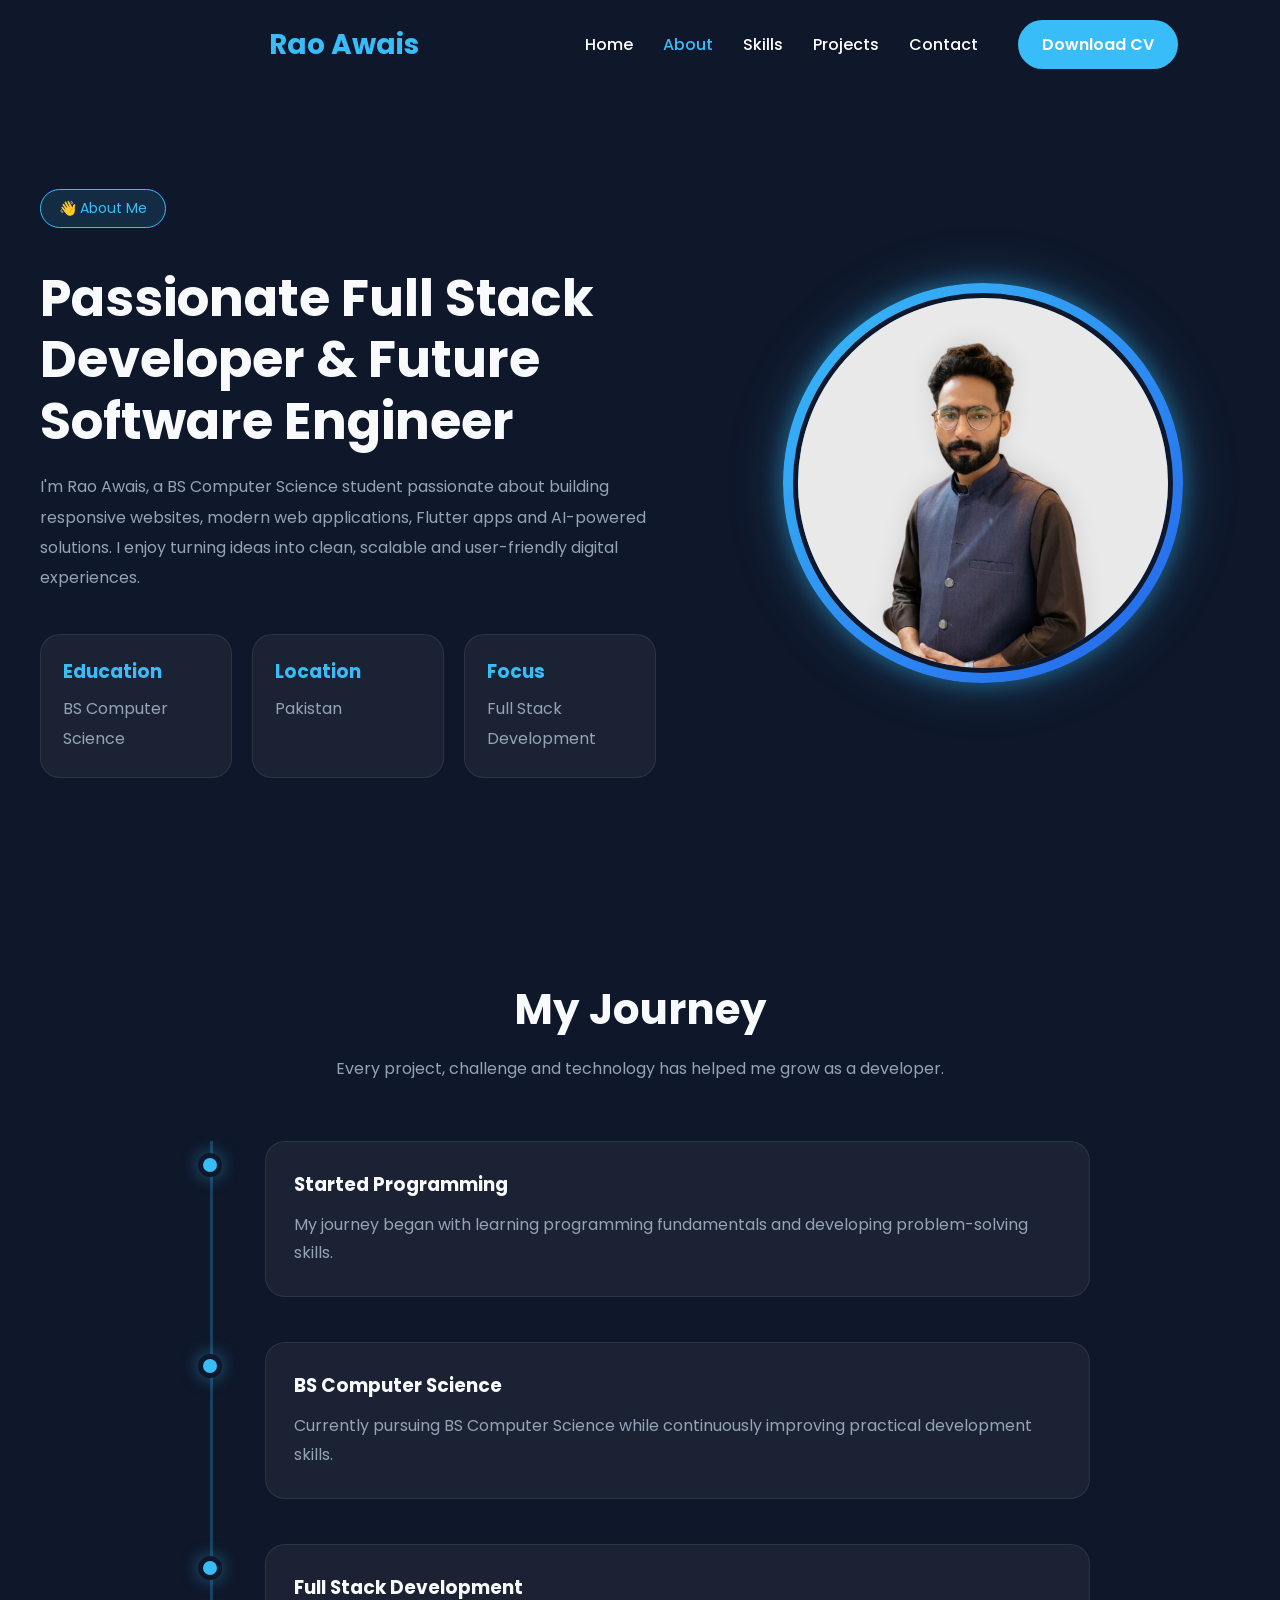
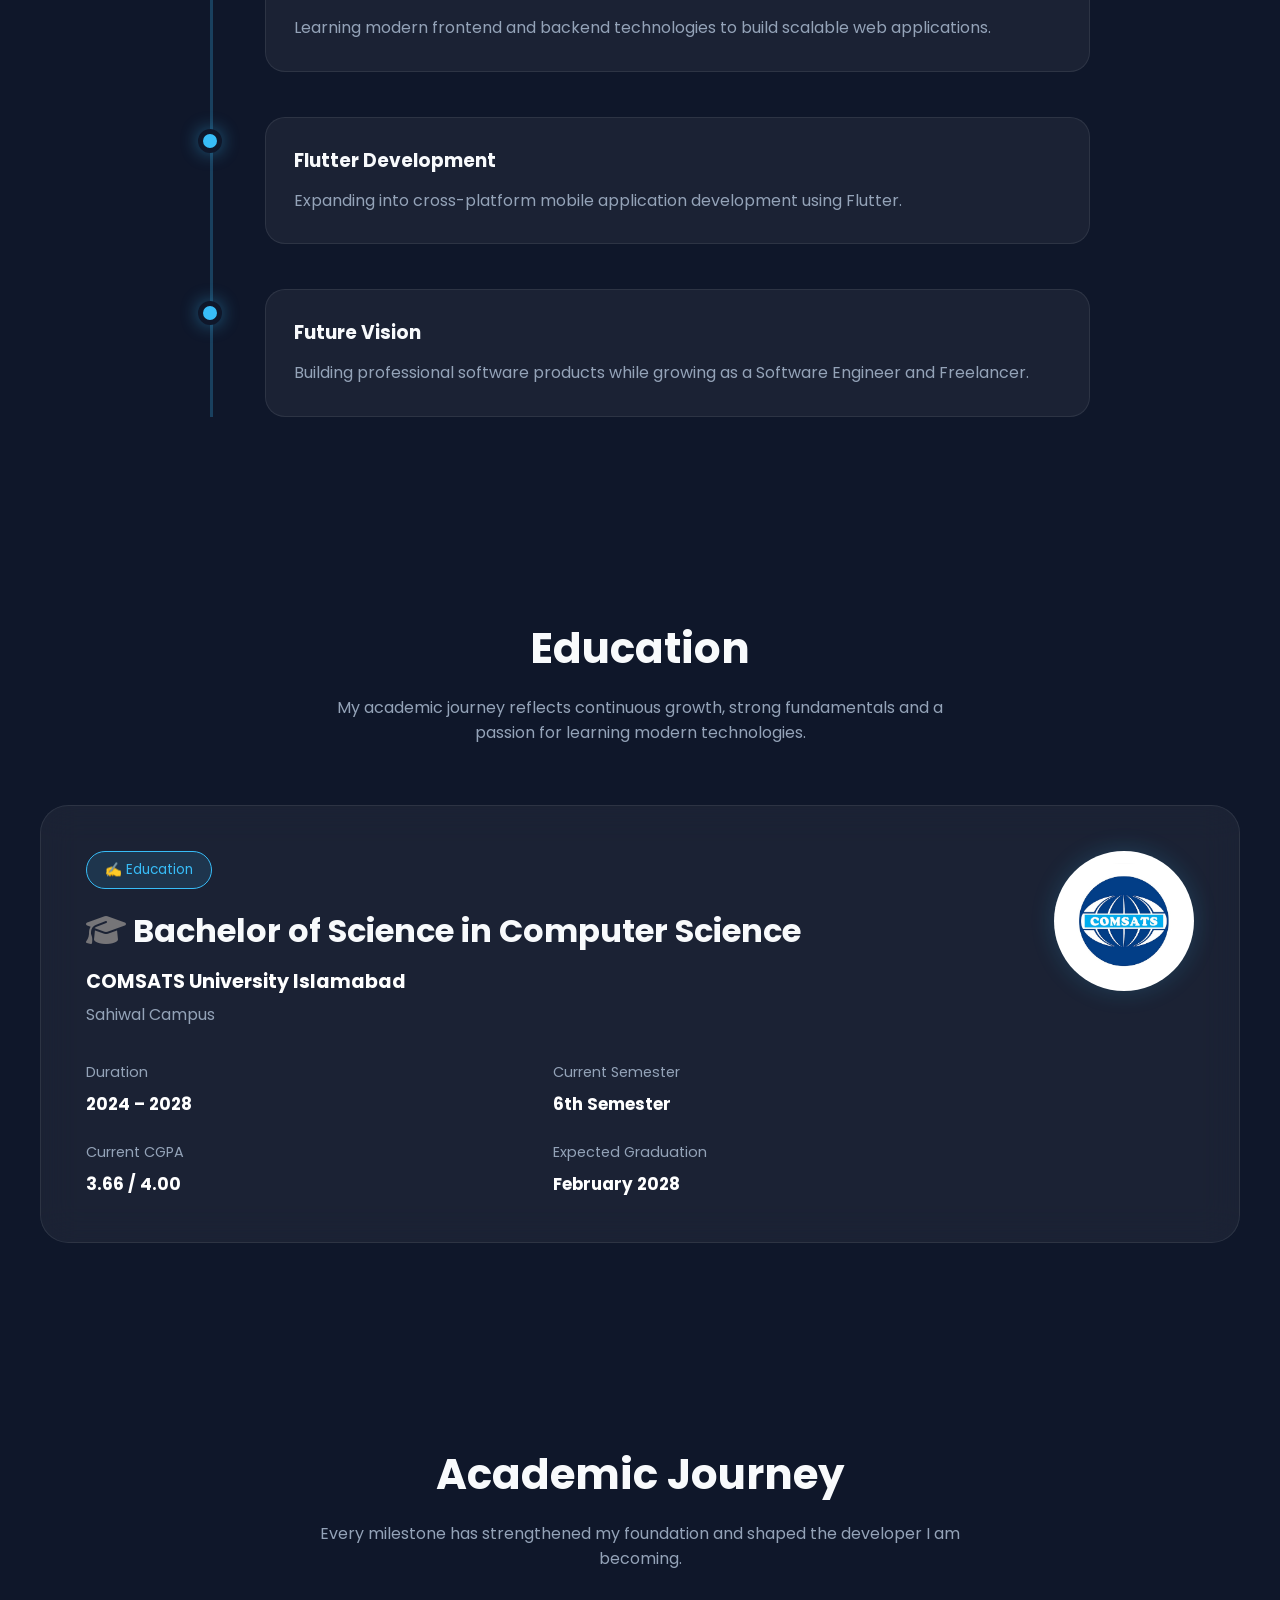
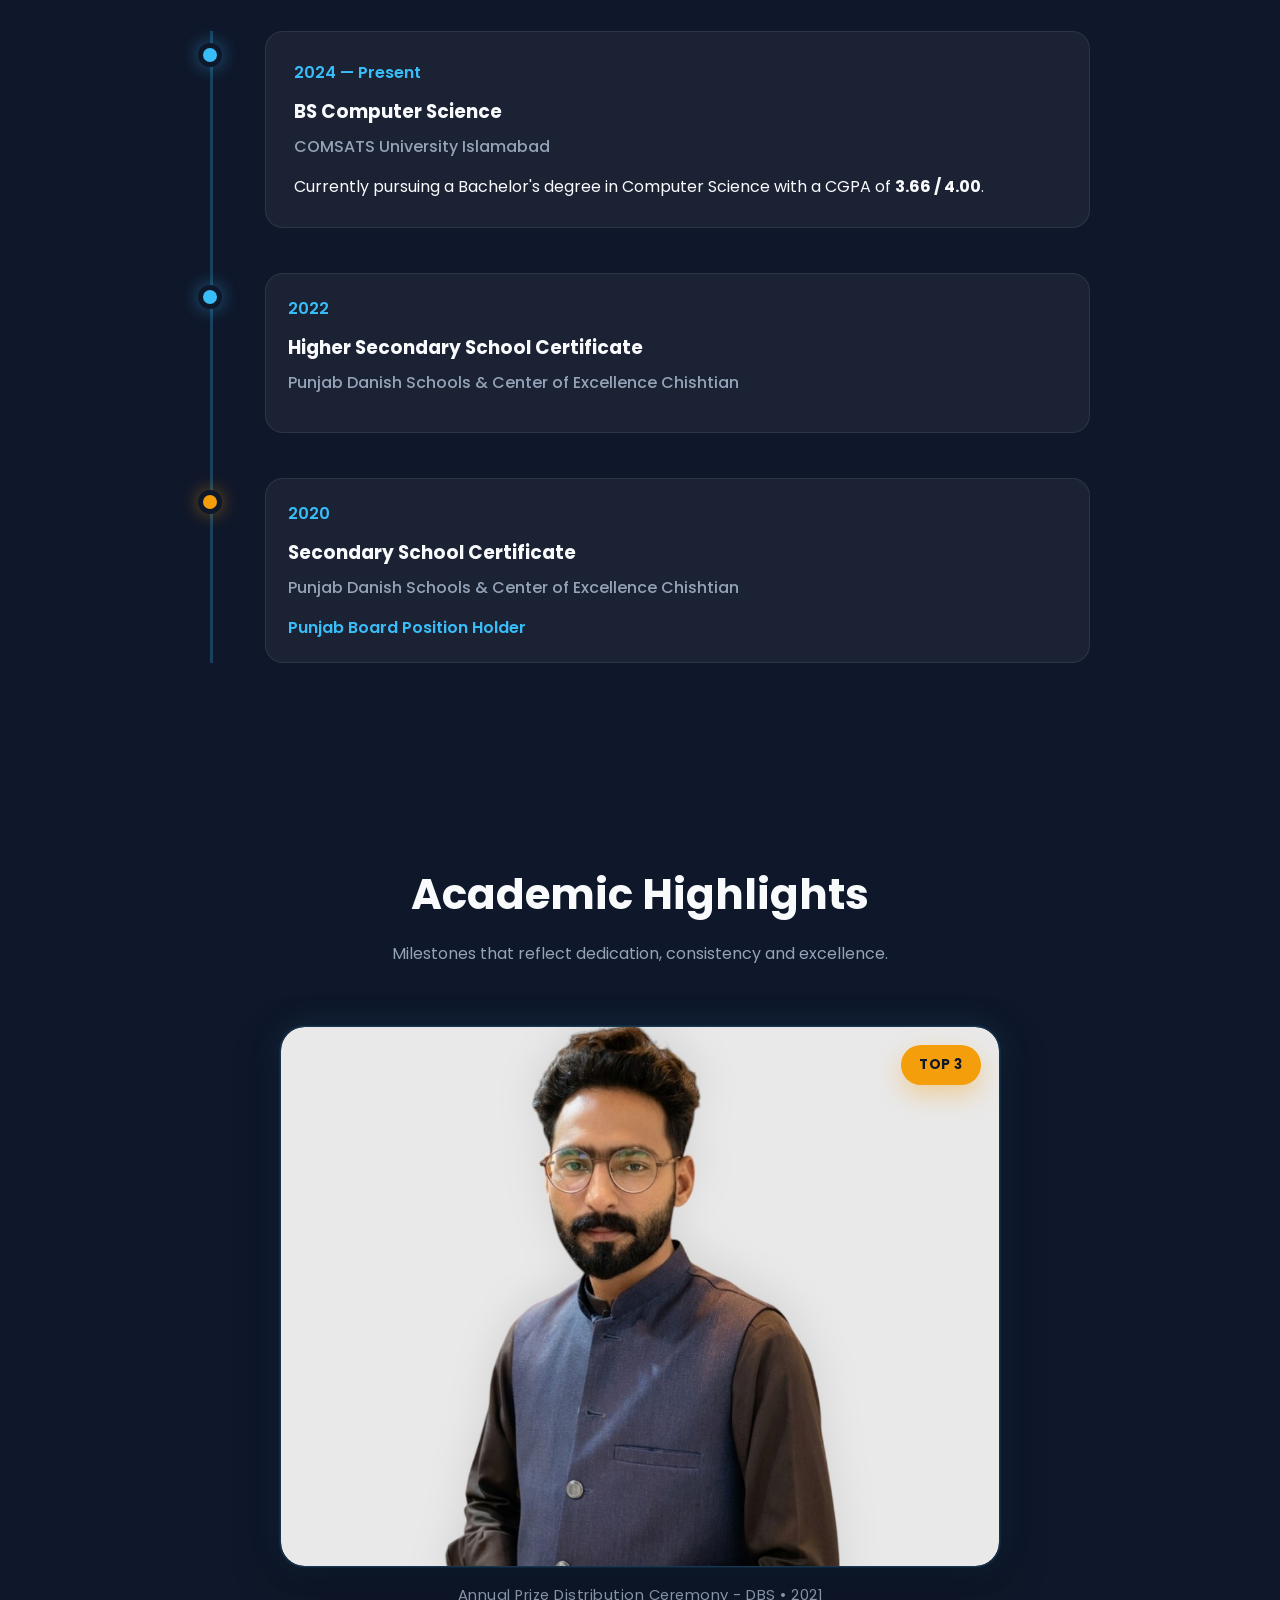
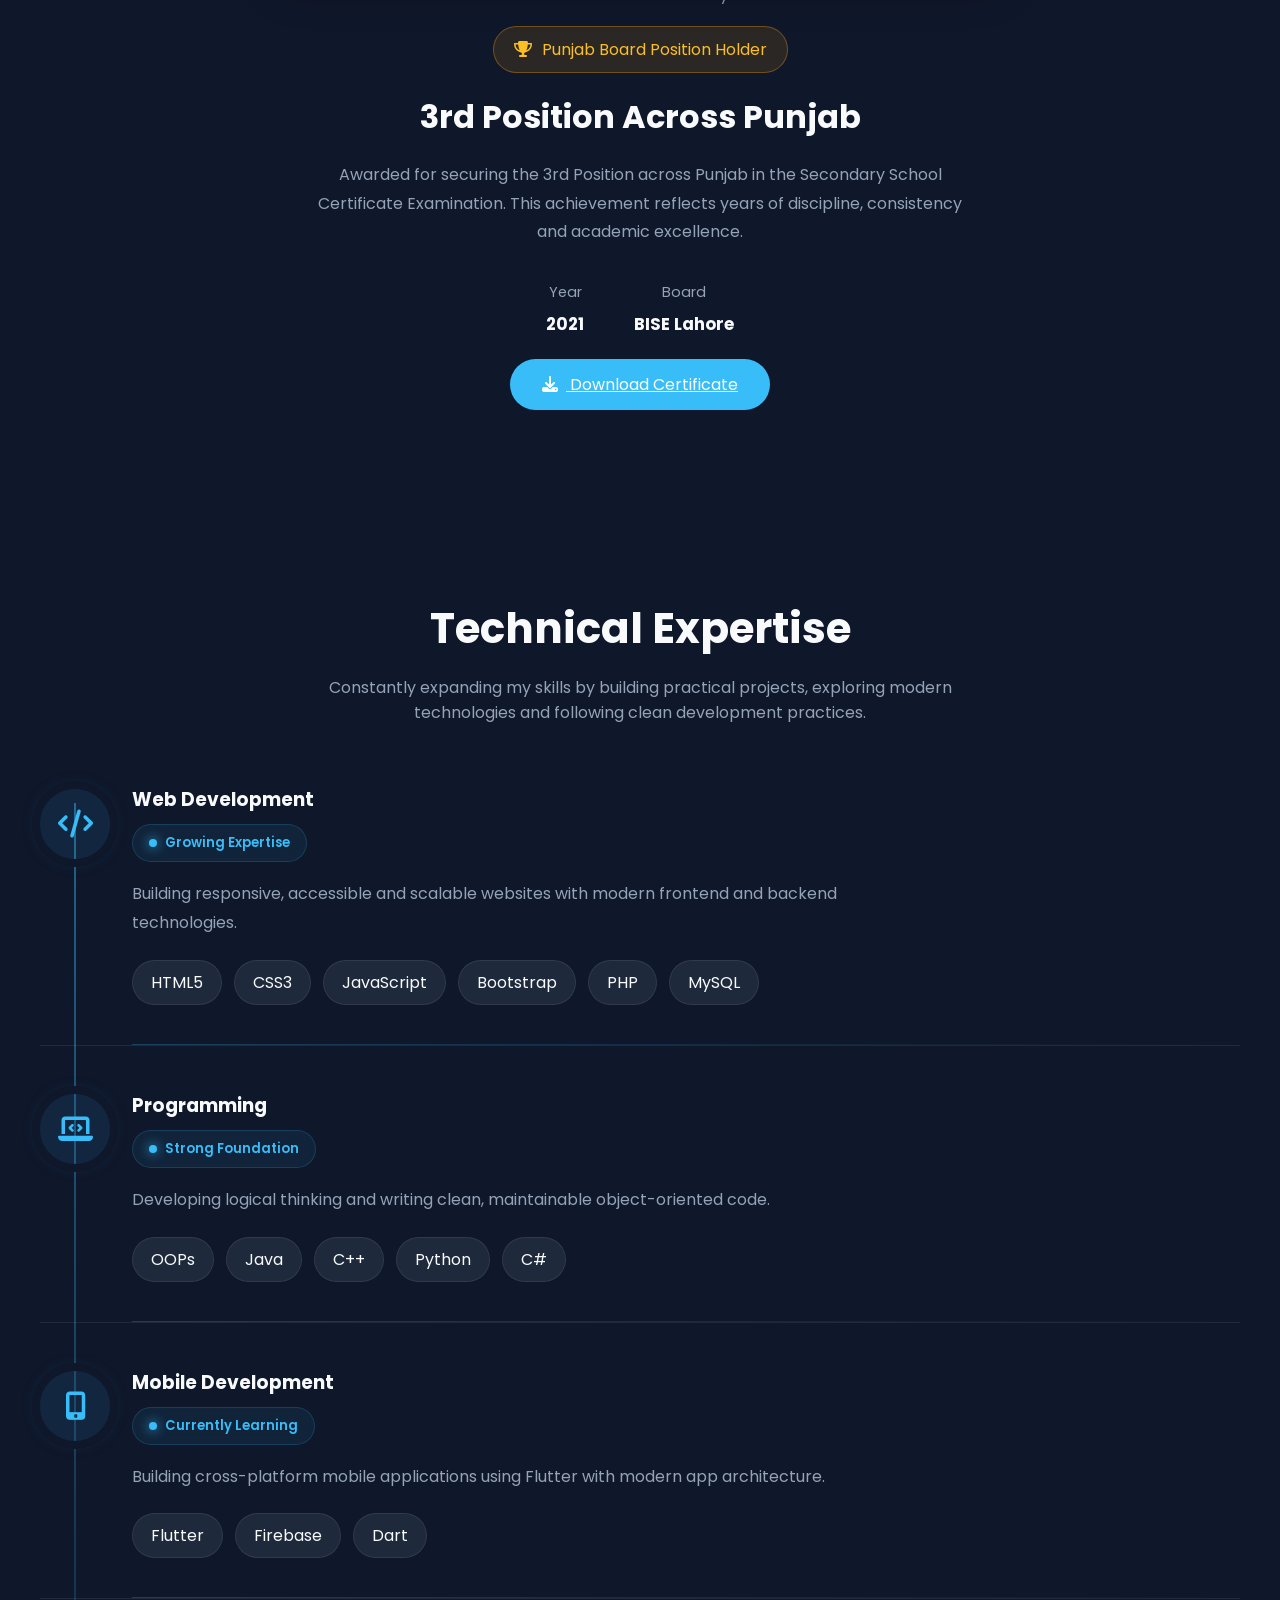
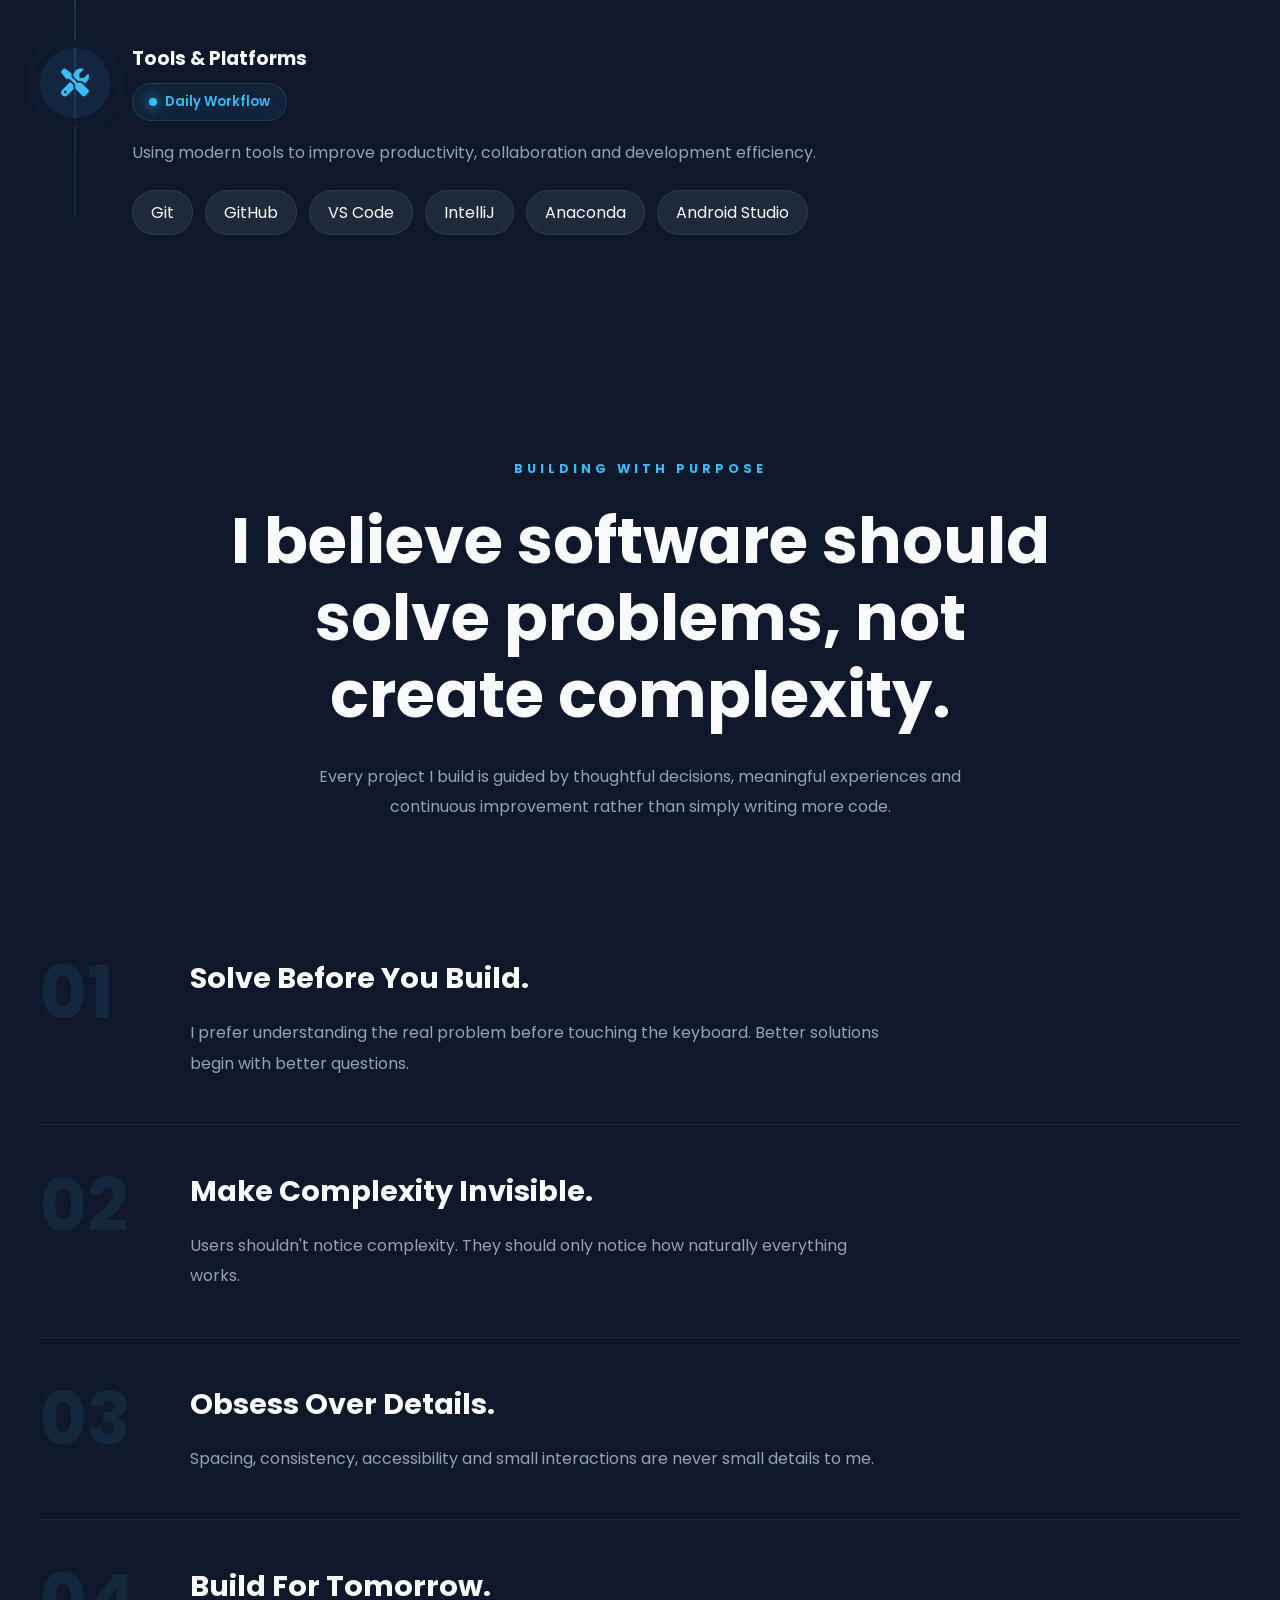
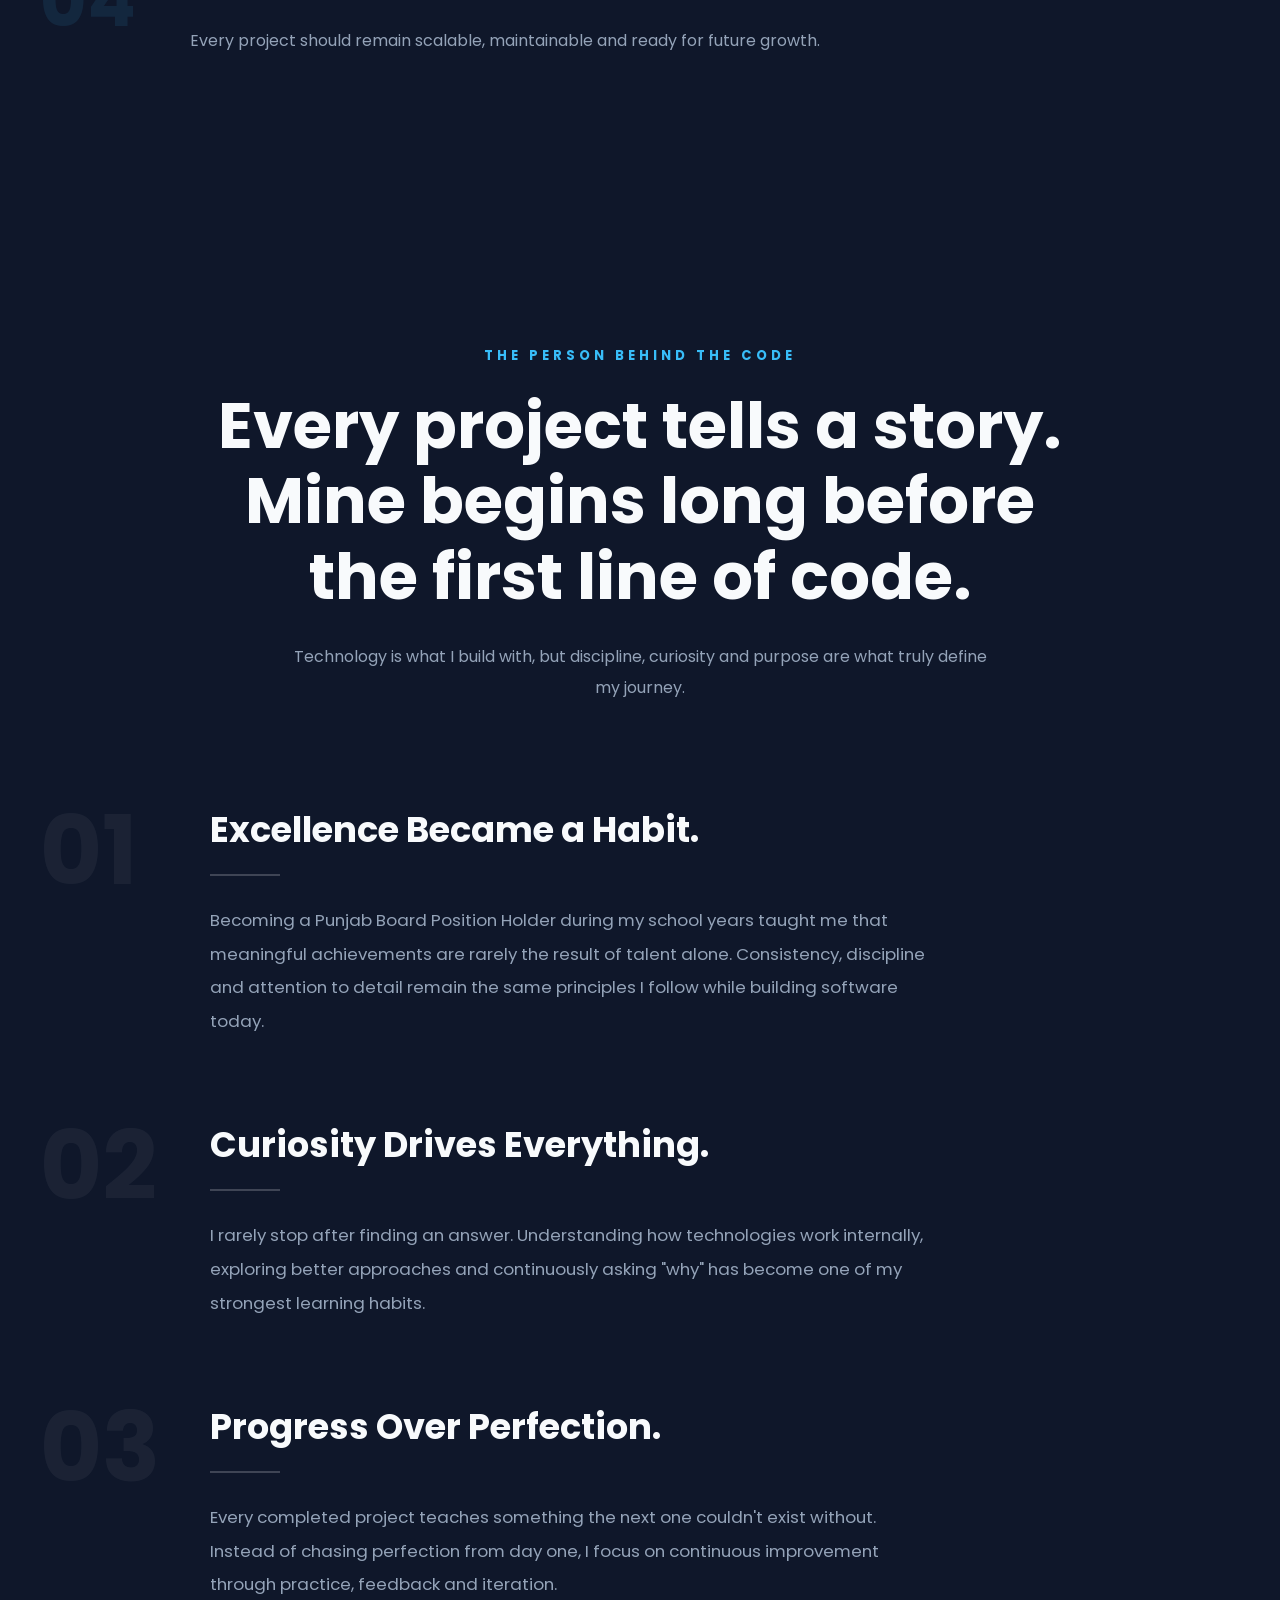
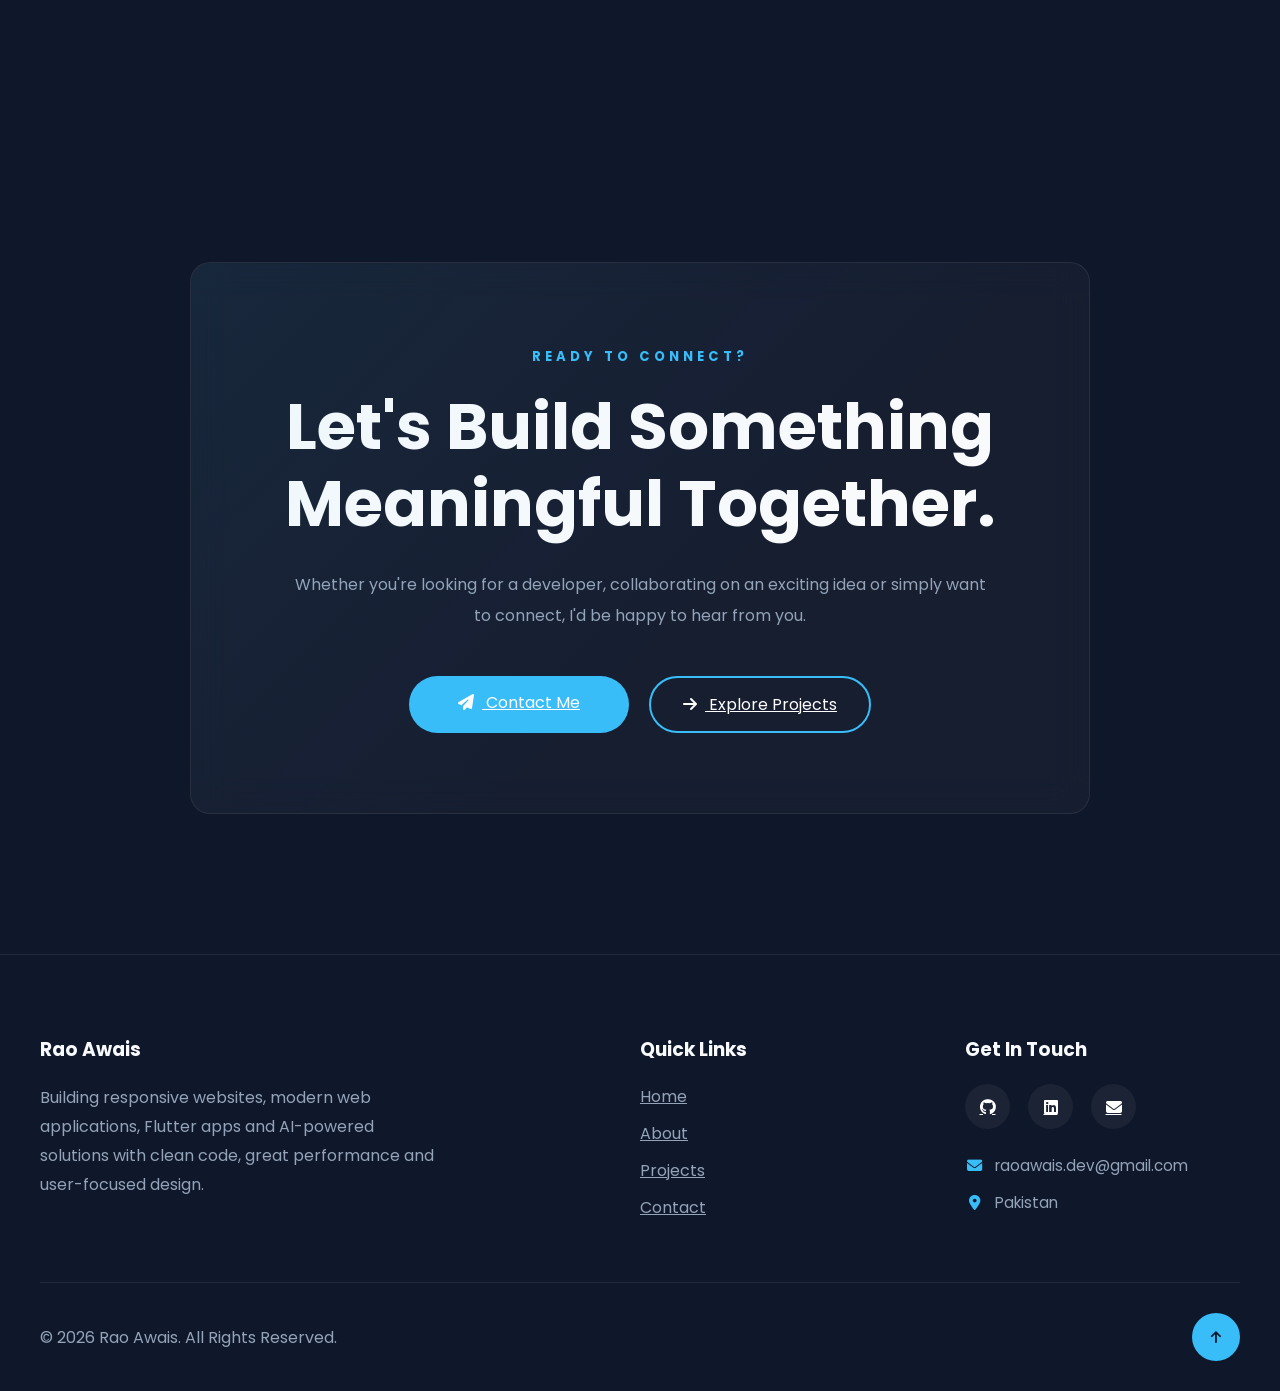
==== about.html @ b5c78cce "cta section" ====
<!doctype html>
<html lang="en">
  <head>
    <meta charset="UTF-8" />

    <meta name="viewport" content="width=device-width, initial-scale=1.0" />

    <title>Rao Awais | Full Stack Developer</title>

    <link
      rel="stylesheet"
      href="https://cdnjs.cloudflare.com/ajax/libs/font-awesome/6.7.2/css/all.min.css"
    />

    <link rel="stylesheet" href="css/style.css" />
    <link rel="stylesheet" href="css/responsiveness/1400.css">
<link rel="stylesheet" href="css/responsiveness/1199.css">
<link rel="stylesheet" href="css/responsiveness/991.css">
<link rel="stylesheet" href="css/responsiveness/767.css">
<link rel="stylesheet" href="css/responsiveness/575.css">
  </head>

  <body>
    <div id="navbar-container"></div>


<section class="about-hero reveal">

    <div class="container">

        <div class="about-hero-wrapper">

            <!-- Left -->

            <div class="about-hero-content">

                <span class="hero-tag">
                    👋 About Me
                </span>

                <h1>Passionate Full Stack Developer & Future Software Engineer</h1>

                <p>

                    I'm Rao Awais, a BS Computer Science student passionate about building responsive websites, modern web applications, Flutter apps and AI-powered solutions. I enjoy turning ideas into clean, scalable and user-friendly digital experiences.

                </p>

                <div class="about-quick-info">

                    <div>

                        <h3>Education</h3>

                        <p>BS Computer Science</p>

                    </div>

                    <div>

                        <h3>Location</h3>

                        <p>Pakistan</p>

                    </div>

                    <div>

                        <h3>Focus</h3>

                        <p>Full Stack Development</p>

                    </div>

                </div>

            </div>

            <!-- Right -->

            <div class="about-hero-image">

                <div class="about-image-circle">

                    <img src="images/profile-picture.jpeg"
                         alt="Rao Awais">

                </div>

            </div>

        </div>

    </div>

</section>


<section class="journey reveal">

    <div class="container">

        <div class="section-title">

            <h2>My Journey</h2>

            <p>

                Every project, challenge and technology has helped me grow as a developer.

            </p>

        </div>

        <div class="timeline">

            <div class="timeline-item">

                <div class="timeline-dot"></div>

                <div class="timeline-content">

                    <h3>Started Programming</h3>

                    <p>

                        My journey began with learning programming fundamentals and developing problem-solving skills.

                    </p>

                </div>

            </div>

            <div class="timeline-item">

                <div class="timeline-dot"></div>

                <div class="timeline-content">

                    <h3>BS Computer Science</h3>

                    <p>

                        Currently pursuing BS Computer Science while continuously improving practical development skills.

                    </p>

                </div>

            </div>

            <div class="timeline-item">

                <div class="timeline-dot"></div>

                <div class="timeline-content">

                    <h3>Full Stack Development</h3>

                    <p>

                        Learning modern frontend and backend technologies to build scalable web applications.

                    </p>

                </div>

            </div>

            <div class="timeline-item">

                <div class="timeline-dot"></div>

                <div class="timeline-content">

                    <h3>Flutter Development</h3>

                    <p>

                        Expanding into cross-platform mobile application development using Flutter.

                    </p>

                </div>

            </div>

            <div class="timeline-item">

                <div class="timeline-dot"></div>

                <div class="timeline-content">

                    <h3>Future Vision</h3>

                    <p>

                        Building professional software products while growing as a Software Engineer and Freelancer.

                    </p>

                </div>

            </div>

        </div>

    </div>

</section>

<section class="education-section reveal">
  <div class="container">

    <div class="section-title">
      <h2>Education</h2>

      <p>
        My academic journey reflects continuous growth, strong fundamentals and
        a passion for learning modern technologies.
      </p>
    </div>

    <div class="education-card">

      <div class="education-content">

        <span class="education-badge">
          ✍️ Education
        </span>

        <h3>
          <i class="fa-solid fa-graduation-cap"></i>
            Bachelor of Science in Computer Science
        </h3>

        <h4>
          COMSATS University Islamabad
        </h4>

        <p class="campus">
          Sahiwal Campus
        </p>

        <div class="education-meta">

          <div>
            <span>Duration</span>
            <strong>2024 – 2028</strong>
          </div>

          <div>
            <span>Current Semester</span>
            <strong>6th Semester</strong>
          </div>

          <div>
            <span>Current CGPA</span>
            <strong>3.66 / 4.00</strong>
          </div>

          <div>
            <span>Expected Graduation</span>
            <strong>February 2028</strong>
          </div>

        </div>

      </div>

      <div class="education-logo">

        <img
          src="images/comsats-logo.jpg"
          alt="COMSATS University Logo"
        >

      </div>

    </div>

  </div>
</section>

<section class="education-timeline reveal">

    <div class="container">

        <div class="section-title">

            <h2>Academic Journey</h2>

            <p>
                Every milestone has strengthened my foundation and shaped the
                developer I am becoming.
            </p>

        </div>

        <div class="timeline">

            <!-- BS -->

            <div class="timeline-item active">

                <div class="timeline-dot"></div>

                <div class="timeline-card">

                    <span class="timeline-year">
                        2024 — Present
                    </span>

                    <h3>BS Computer Science</h3>

                    <h4>COMSATS University Islamabad</h4>

                    <p>
                        Currently pursuing a Bachelor's degree in Computer
                        Science with a CGPA of <strong>3.66 / 4.00</strong>.
                    </p>

                </div>

            </div>

            <!-- HSSC -->

            <div class="timeline-item">

                <div class="timeline-dot"></div>

                <div class="timeline-card small">

                    <span class="timeline-year">
                        2022
                    </span>

                    <h3>Higher Secondary School Certificate</h3>

                    <h4>
                        Punjab Danish Schools &
                        Center of Excellence Chishtian
                    </h4>

                </div>

            </div>

            <!-- SSC -->

            <div class="timeline-item">

                <div class="timeline-dot achievement"></div>

                <div class="timeline-card small">

                    <span class="timeline-year">
                        2020
                    </span>

                    <h3>Secondary School Certificate</h3>

                    <h4>
                        Punjab Danish Schools &
                        Center of Excellence Chishtian
                    </h4>

                    <p class="highlight">
                        Punjab Board Position Holder
                    </p>

                </div>

            </div>

        </div>

    </div>

</section>

<section class="achievement-showcase reveal">

    <div class="container">

        <div class="section-title">

            <h2>Academic Highlights</h2>

            <p>
                Milestones that reflect dedication, consistency and excellence.
            </p>

        </div>

        <div class="highlight-card">

            <div class="highlight-image">

    <img
        src="images/profile-picture.jpeg"
        alt="Punjab Board Position Holder">

    <div class="highlight-ribbon">

        TOP 3

    </div>

    <a href="documents/ssc-board-position-certificate.pdf"
       class="highlight-overlay"
       target="_blank">

        <i class="fa-solid fa-expand"></i>

        View Certificate

    </a>

</div>

<p class="achievement-caption">

    Annual Prize Distribution Ceremony - DBS • 2021

</p>

            <div class="highlight-content">

                <span class="highlight-badge">

                    <i class="fa-solid fa-trophy"></i>

                    Punjab Board Position Holder

                </span>

                <h3>

                    3rd Position Across Punjab

                </h3>

                <p>

                    Awarded for securing the 3rd Position across Punjab in the
                    Secondary School Certificate Examination. This achievement
                    reflects years of discipline, consistency and academic
                    excellence.

                </p>

                <div class="highlight-meta">

                    <div>

                        <span>Year</span>

                        <strong>2021</strong>

                    </div>

                    <div>

                        <span>Board</span>

                        <strong>BISE Lahore</strong>

                    </div>

                </div>

                <a href="documents/ssc-board-position-certificate.pdf"
                   class="btn-primary"
                   download>

                    <i class="fa-solid fa-download"></i>

                    Download Certificate

                </a>

            </div>

        </div>

    </div>

</section>

<!-- ===========================
      Technical Expertise
============================ -->

<section class="expertise reveal">

    <div class="container">

        <div class="section-title">

            <h2>Technical Expertise</h2>

            <p>
                Constantly expanding my skills by building practical projects,
                exploring modern technologies and following clean development
                practices.
            </p>

        </div>

        <div class="expertise-list">

            <!-- Web -->

            <article class="expertise-item">

                <div class="expertise-heading">

                    <div class="expertise-icon">

                        <i class="fa-solid fa-code"></i>

                    </div>

                    <div>

                        <h3>Web Development</h3>

                        <span class="expertise-level">Growing Expertise</span>

                    </div>

                </div>

                <p>

                    Building responsive, accessible and scalable websites with
                    modern frontend and backend technologies.

                </p>

                <div class="expertise-tags">

                    <span>HTML5</span>
                    <span>CSS3</span>
                    <span>JavaScript</span>
                    <span>Bootstrap</span>
                    <span>PHP</span>
                    <span>MySQL</span>

                </div>

            </article>

            <!-- Programming -->

            <article class="expertise-item">

                <div class="expertise-heading">

                    <div class="expertise-icon">

                        <i class="fa-solid fa-laptop-code"></i>

                    </div>

                    <div>

                        <h3>Programming</h3>

                        <span class="expertise-level">Strong Foundation</span>

                    </div>

                </div>

                <p>

                    Developing logical thinking and writing clean,
                    maintainable object-oriented code.

                </p>

                <div class="expertise-tags">

                    <span>OOPs</span>
                    <span>Java</span>
                    <span>C++</span>
                    <span>Python</span>
                    <span>C#</span>

                </div>

            </article>

            <!-- Mobile -->

            <article class="expertise-item">

                <div class="expertise-heading">

                    <div class="expertise-icon">

                        <i class="fa-solid fa-mobile-screen-button"></i>

                    </div>

                    <div>

                        <h3>Mobile Development</h3>

                        <span class="expertise-level">Currently Learning</span>

                    </div>

                </div>

                <p>

                    Building cross-platform mobile applications using Flutter
                    with modern app architecture.

                </p>

                <div class="expertise-tags">

                    <span>Flutter</span>
                    <span>Firebase</span>
                    <span>Dart</span>

                </div>

            </article>

            <!-- Tools -->

            <article class="expertise-item">

                <div class="expertise-heading">

                    <div class="expertise-icon">

                        <i class="fa-solid fa-screwdriver-wrench"></i>

                    </div>

                    <div>

                        <h3>Tools & Platforms</h3>

                        <span class="expertise-level">Daily Workflow</span>

                    </div>

                </div>

                <p>

                    Using modern tools to improve productivity, collaboration
                    and development efficiency.

                </p>

                <div class="expertise-tags">

                    <span>Git</span>
                    <span>GitHub</span>
                    <span>VS Code</span>
                    <span>IntelliJ</span>
                    <span>Anaconda</span>
                    <span>Android Studio</span>

                </div>

            </article>

        </div>

    </div>

</section>

<!-- ===========================
      Building With Purpose
============================ -->

<section class="philosophy reveal">

    <div class="container">

        <div class="philosophy-intro">

            <span class="section-label">

                BUILDING WITH PURPOSE

            </span>

            <h2>

                I believe software should solve problems,
                not create complexity.

            </h2>

            <p>

                Every project I build is guided by thoughtful
                decisions, meaningful experiences and continuous
                improvement rather than simply writing more code.

            </p>

        </div>

        <div class="philosophy-list">

            <article class="philosophy-item">

                <span class="philosophy-number">01</span>

                <div>

                    <h3>Solve Before You Build.</h3>

                    <p>

                        I prefer understanding the real problem before
                        touching the keyboard. Better solutions begin with
                        better questions.

                    </p>

                </div>

            </article>

            <article class="philosophy-item">

                <span class="philosophy-number">02</span>

                <div>

                    <h3>Make Complexity Invisible.</h3>

                    <p>

                        Users shouldn't notice complexity. They should only
                        notice how naturally everything works.

                    </p>

                </div>

            </article>

            <article class="philosophy-item">

                <span class="philosophy-number">03</span>

                <div>

                    <h3>Obsess Over Details.</h3>

                    <p>

                        Spacing, consistency, accessibility and small
                        interactions are never small details to me.

                    </p>

                </div>

            </article>

            <article class="philosophy-item">

                <span class="philosophy-number">04</span>

                <div>

                    <h3>Build For Tomorrow.</h3>

                    <p>

                        Every project should remain scalable,
                        maintainable and ready for future growth.

                    </p>

                </div>

            </article>

        </div>

    </div>

</section>

<!--==========================
      Beyond Development
===========================-->

<section class="personality reveal">

    <div class="container">

        <div class="personality-header">

            <span>THE PERSON BEHIND THE CODE</span>

            <h2>
                Every project tells a story.
                Mine begins long before
                the first line of code.
            </h2>

            <p>

                Technology is what I build with,
                but discipline, curiosity and purpose
                are what truly define my journey.

            </p>

        </div>

        <div class="personality-list">

            <!-- items -->

            <article class="personality-item">

    <div class="personality-number">

        01

    </div>

    <div class="personality-content">

        <h3>

            Excellence Became a Habit.

        </h3>

        <div class="title-line"></div>

        <p>

            Becoming a Punjab Board Position Holder during my school years
            taught me that meaningful achievements are rarely the result
            of talent alone.

            Consistency, discipline and attention to detail remain the
            same principles I follow while building software today.

        </p>

    </div>

</article>

<article class="personality-item">

    <div class="personality-number">

        02

    </div>

    <div class="personality-content">

        <h3>

            Curiosity Drives Everything.

        </h3>

        <div class="title-line"></div>

        <p>

            I rarely stop after finding an answer.

            Understanding how technologies work internally,
            exploring better approaches and continuously asking
            "why" has become one of my strongest learning habits.

        </p>

    </div>

</article>

<article class="personality-item">

    <div class="personality-number">

        03

    </div>

    <div class="personality-content">

        <h3>

            Progress Over Perfection.

        </h3>

        <div class="title-line"></div>

        <p>

            Every completed project teaches something the next
            one couldn't exist without.

            Instead of chasing perfection from day one,
            I focus on continuous improvement through practice,
            feedback and iteration.

        </p>

    </div>

</article>

        </div>

    </div>

</section>

<!--==========================
        About CTA
===========================-->

<section class="about-cta reveal">

    <div class="container">

        <div class="about-cta-content">

            <span class="about-cta-label">

                READY TO CONNECT?

            </span>

            <h2>

                Let's Build Something
                Meaningful Together.

            </h2>

            <p>

                Whether you're looking for a developer, collaborating on an
                exciting idea or simply want to connect, I'd be happy to hear
                from you.

            </p>

            <div class="about-cta-buttons">

                <a href="contact.html" class="btn-primary">

                    <i class="fa-solid fa-paper-plane"></i>

                    Contact Me

                </a>

                <a href="projects.html" class="btn-secondary">

                    <i class="fa-solid fa-arrow-right"></i>

                    Explore Projects

                </a>

            </div>

        </div>

    </div>

</section>

    <!-- footer -->
    <footer id="footer-container"></footer>

    <script src="js/navbar.js"></script>

    <script src="js/footer.js"></script>

    <script src="js/skills.js"></script>

    <script src="js/projects.js"></script>

    <script src="js/script.js"></script>

    <script src="js/scroll-reveal.js"></script>
  </body>
</html>
---- css/style.css ----
/* Google Font */
@import url("https://fonts.googleapis.com/css2?family=Poppins:wght@300;400;500;600;700&display=swap");

/* Reset */
* {
  margin: 0;
  padding: 0;
  box-sizing: border-box;
}

:root{

    /* ==========================
       Colors
    ========================== */

    --primary:#38bdf8;

    --primary-rgb:rgba(255,255,255,.06);

    --background:#0f172a;

    --card-bg:rgba(255,255,255,.05);

    --border:rgba(255,255,255,.08);

    --text:#f8fafc;

    --muted:#94a3b8;

    --white:#ffffff;

    --black:#000000;

    --red:#ef4444;

    --green:#22c55e;


    /* FOR LIGHT MODE WLL IMPLEMENT IT LATER */
    /* :root.light{
    --background:#ffffff;
    --text:#111827;
    --card-bg:#f8fafc;
    ...
} */


    /* ==========================
       Border Radius
    ========================== */

    --radius-sm:10px;

    --radius-md:14px;

    --radius-lg:20px;

    --radius-xl:28px;
    
    --radius-xxl:50px;

    --radius-circular:50%;

    /* Backward compatibility */

    --radius:var(--radius-lg);


    /* ==========================
       Typography
    ========================== */

    --fs-300:.9rem;

    --fs-400:1rem;

    --fs-500:1.15rem;

    --fs-600:1.4rem;

    --fs-700:2rem;

    --fs-800:2.8rem;

    --fs-900:3.6rem;


    /* ==========================
       Spacing
    ========================== */

    --space-xs:10px;

    --space-sm:15px;

    --space-md:25px;

    --space-lg:40px;

    --space-xl:60px;

    --space-xxl:100px;


  /* ==========================
   Responsive Layout
========================== */

--container-width:1200px;

--content-width:850px;

--hero-width:1350px;

--section-gap:clamp(4rem,8vw,7rem);

--content-gap:clamp(2rem,5vw,4rem);

--card-gap:clamp(1rem,2vw,2rem);

--icon-size:clamp(4rem,10vw,8rem);


    /* ==========================
       Animations
    ========================== */

    --transition-fast:.25s ease;

    --transition:.35s ease;

    --transition-slow:.5s ease;

    /*==================================== Scroll Reveal ============================= */

.reveal{

    opacity:0;

    transform:translateY(24px);

    transition:
        opacity .6s ease-out,
        transform .6s ease-out;

    will-change:opacity,transform;

}

.reveal.is-visible{

    opacity:1;

    transform:translateY(0);

}

/* accessibility */
@media (prefers-reduced-motion: reduce){

    .reveal{

        opacity:1;

        transform:none;

        transition:none;

    }

}


    /* ==========================
       Shadows
    ========================== */

    --shadow-sm:0 4px 12px rgba(0,0,0,.15);

    --shadow-md:0 10px 25px rgba(0,0,0,.22);

    --hover-shadow:0 0 30px rgba(56,189,248,.20);

}

/* TEMP: Remove after full responsive phase is completed */
html,
body{
    overflow-x:hidden;
}

/*=====================================
        COMMON COMPONENTS
=====================================*/

.glass-card {
  background: var(--card-bg);

  border: 1px solid var(--border);

  border-radius: var(--radius-lg);

  box-shadow: var(--shadow);

  transition:var(--transition);
}

.glass-card:hover {
  transform: translateY(-10px);

  box-shadow: var(--hover-shadow);
}


/* full body items */
body {
  font-family: "Poppins", sans-serif;
  background: var(--background);
  color: var(--text);
}

body.menu-open{

    overflow:hidden;

}


/* navbar */
.navbar {
  display: flex;

  justify-content: space-between;

  align-items: center;

  padding: 20px 8%;
}

.logo{

    font-size:28px;

    font-weight:700;

    color:var(--primary);

    text-decoration:none;

    display:inline-flex;

    align-items:center;

}

.nav-links {
  display: flex;

  list-style: none;

  gap: 30px;
}

.nav-links a {
  text-decoration: none;

  color: white;

  font-weight: 500;

  transition:var(--transition);
}

.nav-links a:hover {
  color: var(--primary);
}

.nav-right{

    display:flex;

    align-items:center;

    gap:40px;

}

.menu-toggle{

    display:none;

}

.menu-close{

    display:none;

}


/* homepage */

.hero {
  display: flex;

  justify-content: space-between;

  align-items: center;

  min-height: 85vh;

  padding: 0 8%;

  flex-wrap: wrap;
  gap: 40px;
}

.hero-content {
  flex: 1;
  min-width: 300px;
}

.hero-content h1 {
  font-size: 60px;

  margin-bottom: 15px;
}

.hero-content h2 {
  color: var(--primary);

  margin-bottom: 20px;
}

.hero-content p {
  color: #cbd5e1;

  line-height: 1.8;

  margin-bottom: 30px;
}

.hero-image {
  flex: 1;
  display: flex;
  justify-content: center;
}

.hero-image img {
  width: 100%;
  max-width: 380px;
  /*aspect-ratio:1/1;*/
  object-fit: cover;

  border-radius: 50%;

  border: 5px solid var(--primary);

  box-shadow: 0 0 30px rgba(56, 189, 248, 0.5);
}

.hero-buttons {
  display: flex;
  gap: 20px;
}

.btn-primary,
.btn-secondary {
  padding: 14px 32px;

  border: none;

  border-radius: var(--radius-xxl);

  font-size: 16px;

  cursor: pointer;

  transition:var(--transition);
}

.btn-primary {
  background: var(--primary);

  color: white;
}

.btn-secondary {
  background: transparent;

  color: white;

  border: 2px solid var(--primary);
}

.btn-primary:hover {
  transform: translateY(-5px);
}

.btn-secondary:hover {
  background: var(--primary);
}

.cv-btn {
  text-decoration: none;

  background: var(--primary);

  color: white;

  padding: 12px 24px;

  border-radius: var(--radius-xxl);

  font-weight: 600;

  transition:var(--transition);
}

.cv-btn:hover {
  transform: translateY(-4px);

  box-shadow: 0 10px 20px rgba(56, 189, 248, 0.4);
}

.nav-links a {
  position: relative;
}

.nav-links a::after {
  content: "";

  position: absolute;

  left: 0;

  bottom: -5px;

  width: 0;

  height: 2px;

  background: var(--primary);

  transition:var(--transition);
}

.nav-links a:hover::after {
  width: 100%;
}

.hero-tag {
  display: inline-block;

  padding: 8px 18px;

  background: rgba(56, 189, 248, 0.12);

  border: 1px solid var(--primary);

  border-radius: var(--radius-xl);

  color: var(--primary);

  margin-bottom: 20px;

  font-size: 14px;
}

.hero-content h1 {
  font-size: 64px;

  line-height: 1.2;

  margin-bottom: 15px;
}

.hero-content h1 span {
  color: var(--primary);
}

.hero-content h2 {
  font-size: 32px;

  font-weight: 500;

  color: #cbd5e1;

  margin-bottom: 25px;
}

.hero-content p {
  max-width: 620px;

  line-height: 1.9;

  color: var(--muted);

  margin-bottom: 35px;
}

.social-icons {
  display: flex;

  gap: 20px;

  margin-top: 35px;
}

.social-icons a {
  width: 50px;
  height: 50px;

  display: flex;
  justify-content: center;
  align-items: center;

  border: 2px solid var(--primary);
  border-radius: 50%;

  color: var(--primary);

  text-decoration: none;

  font-size: 22px;

  transition:var(--transition);
}

.social-icons a:hover {
  background: var(--primary);
  color: white;

  transform: translateY(-6px);

  box-shadow: 0 8px 20px rgba(56, 189, 248, 0.35);
}

.image-circle {
  width: 410px;

  height: 410px;

  border-radius: 50%;

  background: linear-gradient(135deg, var(--primary), #2563eb);

  display: flex;

  justify-content: center;

  align-items: center;
}

.image-circle img {
  width: 390px;

  height: 390px;

  object-fit: cover;

  border-radius: 50%;

  border: 5px solid var(--background);
}

.image-circle {
  box-shadow:
    0 0 25px rgba(56, 189, 248, 0.5),
    0 0 60px rgba(56, 189, 248, 0.25);
}

@keyframes floating {
  0% {
    transform: translateY(0);
  }

  50% {
    transform: translateY(-18px);
  }

  100% {
    transform: translateY(0);
  }
}

.image-circle {
  animation: floating 4s ease-in-out infinite;
}

.image-circle:hover {
  animation-play-state: paused;
}

.cursor {
  color: var(--primary);

  font-weight: bold;

  animation: blink 0.8s infinite;
}

@keyframes blink {
  50% {
    opacity: 0;
  }
}

.hero-bg {
  position: absolute;

  inset: 0;

  z-index: -1;
}

.glow {
  position: absolute;

  border-radius: 50%;

  filter: blur(100px);
}

.glow-1 {
  width: 350px;

  height: 350px;

  background: var(--primary);

  top: -100px;

  left: -100px;

  opacity: 0.25;
}

.glow-2 {
  width: 300px;

  height: 300px;

  background: #2563eb;

  bottom: -80px;

  right: -80px;

  opacity: 0.2;
}

@keyframes glowFloat {
  0% {
    transform: translateY(0);
  }

  50% {
    transform: translateY(-30px);
  }

  100% {
    transform: translateY(0);
  }
}

.glow {
  animation: glowFloat 8s ease-in-out infinite;
}

html {
  scroll-behavior: smooth;
}

@keyframes fadeUp {
  from {
    opacity: 0;
    transform: translateY(30px);
  }

  to {
    opacity: 1;
    transform: translateY(0);
  }
}

.hero-content,
.hero-image {
  animation: fadeUp 0.8s ease-out;
}

/* skills section */

.skills-preview {
  padding: 100px 0;
}

.section-title {
  text-align: center;

  margin-bottom: 60px;
}

.section-title h2 {
  font-size: 42px;

  margin-bottom: 15px;
}

.section-title p {
  color: var(--muted);

  max-width: 650px;

  margin: auto;
}



.skills-grid {
  display: grid;

  grid-template-columns: repeat(auto-fit, minmax(220px, 1fr));

  gap: 25px;
}

.skill-card {
  background: rgba(255, 255, 255, 0.05);

  border: 1px solid rgba(255, 255, 255, 0.08);

  border-radius: var(--radius-lg);

  padding: 35px;

  text-align: center;

  transition:var(--transition);
}

/* T */
.skill-content > i {
  font-size: 55px;

  color: var(--primary);

  margin-bottom: 20px;
}

.skill-card {
  position: relative;

  overflow: hidden;
}

.skill-card:hover {
  box-shadow: 0 0 30px rgba(56, 189, 248, 0.2);
}

.skill-card p {
  color: var(--muted);
}

.skill-overlay {
  position: absolute;

  inset: 0;

  display: flex;

  justify-content: center;

  align-items: center;

  gap: 10px;

  background: rgba(15, 23, 42, 0.82);

  color: white;

  text-decoration: none;

  font-weight: 600;

  opacity: 0;

  transition:var(--transition);
}

.skill-card:hover .skill-overlay {
  opacity: 1;
}

.skill-overlay i {
  font-size: 20px;
}

.skill-overlay {
  transform: translateY(30px);

  opacity: 0;
}

.skill-card:hover .skill-overlay {
  opacity: 1;

  transform: translateY(0);
}

/*------------------------ projects section ----------------------------*/
.projects-preview {
  padding: 100px 0;
}

.project-content {
  padding: 30px;
}

.project-content h3 {
  margin-bottom: 15px;
}

.project-content p {
  color: var(--muted);

  line-height: 1.7;
}

.project-tags {
  display: flex;

  gap: 10px;

  flex-wrap: wrap;

  margin: 25px 0;
}

.project-tags span {
  background: var(--background);

  padding: 8px 16px;

  border-radius: var(--radius-xl);

  font-size: 14px;
}

.project-buttons {
  display: flex;

  gap: 15px;
}

.projects-grid {
  display: grid;

  grid-template-columns: repeat(auto-fit, minmax(320px, 1fr));

  gap: 30px;
}

.project-card {
  background: rgba(255, 255, 255, 0.05);

  border-radius: var(--radius-lg);

  overflow: hidden;

  border: 1px solid rgba(255, 255, 255, 0.08);

  transition:var(--transition);

  display: flex;

  flex-direction: column;
}
.project-card {
  cursor: pointer;
}

.project-card img {
  width: 100%;

  height: 220px;

  object-fit: cover;

  display: block;
}

.project-info {
  padding: 25px;

  display: flex;

  flex-direction: column;

  flex: 1;
}

.project-info h3 {
  margin-bottom: 15px;
}

.project-info p {
  color: var(--muted);

  line-height: 1.7;

  margin-bottom: 20px;
}

.tech-stack {
  display: flex;

  flex-wrap: wrap;

  gap: 10px;

  margin-bottom: 25px;
}

.project-links {
  display: flex;

  gap: 12px;

  margin-top: auto;
}

.project-links a {
  text-decoration: none;

  color: white;

  padding: 10px 18px;

  border-radius: var(--radius-sm);

  border: 1px solid var(--primary);

  transition:var(--transition);

  flex: 1;

  text-align: center;
}

.project-links a:hover {
  background: var(--primary);

  color: var(--background);
}

.project-card:hover {
  transform: translateY(-10px);

  box-shadow: 0 0 30px rgba(56, 189, 248, 0.2);
}

.project-image {
  position: relative;

  overflow: hidden;
}

/* project-details hover effect */
.project-overlay {
  position: absolute;

  inset: 0;

  display: flex;

  justify-content: center;

  align-items: center;

  gap: 10px;

  background: rgba(15, 23, 42, 0.75);

  color: #fff;

  text-decoration: none;

  font-weight: 600;

  opacity: 0;

  transition:var(--transition);
}

.project-card:hover .project-overlay {
  opacity: 1;
}

.project-status {
  position: absolute;

  top: 15px;

  right: 15px;

  background: var(--primary);

  color: var(--background);

  padding: 6px 12px;

  border-radius: var(--radius-xl);

  font-size: 12px;

  font-weight: 600;
}

.project-category {
  display: inline-flex;

  align-items: center;

  gap: 8px;

  margin-bottom: 12px;

  color: var(--muted);

  font-size: 0.85rem;

  font-weight: 500;
}

.project-category {
  display: flex;

  align-items: center;

  gap: 10px;

  margin-bottom: 12px;

  color: var(--muted);

  font-size: 0.85rem;

  font-weight: 500;
}

.project-category::before {
  content: "";

  width: 24px;

  height: 2px;

  background: var(--primary);

  border-radius: 999px;
}

.section-button {
  text-align: center;

  margin-top: 60px;
}

.section-button .btn-primary {
  display: inline-flex;

  align-items: center;

  gap: 10px;
}

.section-button .btn-primary:hover {
  transform: translateY(-4px);

  box-shadow: 0 12px 25px rgba(56, 189, 248, 0.25);
}

.section-button .btn-primary i {
  transition: transform 0.3s ease;
}

.section-button .btn-primary:hover i {
  transform: translateX(5px);
}

.tech-stack span {
  background: #1e293b;

  border: 1px solid rgba(255, 255, 255, 0.08);

  color: #cbd5e1;

  padding: 8px 14px;

  border-radius: var(--radius-xl);

  font-size: 13px;
}

/* why me section */
.why-wrapper {
  display: grid;

  grid-template-columns: repeat(auto-fit, minmax(350px, 1fr));

  gap: 60px;

  align-items: center;
}

.why-image {
  display: flex;

  justify-content: center;

  align-items: center;
}

.why-image img {
  width: 380px;

  height: 380px;

  border-radius: 50%;

  object-fit: cover;

  border: 6px solid rgba(56, 189, 248, 0.2);

  box-shadow: 0 0 50px rgba(56, 189, 248, 0.2);

  transition: transform 0.4s ease;
}

.why-image img:hover {
  transform: scale(1.04);
}

.why-image img {
  animation: floatImage 4s ease-in-out infinite;
}

.why-item {
  display: flex;

  gap: 20px;

  margin-bottom: 35px;
}

.why-item i {
  color: var(--primary);

  font-size: 24px;

  margin-top: 5px;
}

.why-item h3 {
  margin-bottom: 8px;
}

.why-item p {
  color: var(--muted);

  line-height: 1.7;
}

.why-item {
  display: flex;

  gap: 20px;

  padding-bottom: 22px;

  margin-bottom: 22px;

  border-bottom: 1px solid rgba(255, 255, 255, 0.08);
}

.why-item:last-child {
  border-bottom: none;

  margin-bottom: 0;

  padding-bottom: 0;
}

/* cta section */
.cta {
  padding: 120px 0;

  text-align: center;
}

.cta h2 {
  font-size: clamp(2rem, 5vw, 3rem);

  margin-bottom: 20px;
}

.cta p {
  max-width: 700px;

  margin: 0 auto 40px;

  color: var(--muted);

  line-height: 1.8;
}

.cta-buttons {
  display: flex;

  justify-content: center;

  gap: 20px;

  flex-wrap: wrap;
}

.btn-primary i,
.btn-secondary i {
  margin-right: 8px;
}

/* glow effect for cta section */
.cta {
  position: relative;

  overflow: hidden;
}

.cta::before {
  content: "";

  position: absolute;

  width: 450px;

  height: 450px;

  background: rgba(56, 189, 248, 0.08);

  border-radius: 50%;

  filter: blur(100px);

  top: -120px;

  left: 50%;

  transform: translateX(-50%);

  z-index: -1;
}

/* footer */
footer {
  padding: 80px 0 30px;

  border-top: 1px solid rgba(255, 255, 255, 0.08);
}

.footer-grid {
  display: grid;

  grid-template-columns: 2fr 1fr 1fr;

  gap: 50px;

  margin-bottom: 50px;
}

.footer-grid h3 {
  margin-bottom: 20px;
}

.footer-about p {
  color: var(--muted);

  line-height: 1.8;

  max-width: 400px;
}

.footer-links ul {
  list-style: none;
}

.footer-links li {
  margin-bottom: 12px;
}

.footer-links a {
  color: var(--muted);

  transition:var(--transition);
}

.footer-links a:hover {
  color: var(--primary);
}

.footer-social {
  display: flex;

  gap: 18px;
}

.footer-social a {
  width: 45px;

  height: 45px;

  display: flex;

  justify-content: center;

  align-items: center;

  border-radius: 50%;

  background: rgba(255, 255, 255, 0.05);

  color: white;

  transition:var(--transition);
}

.footer-social a:hover {
  background: var(--primary);

  color: var(--background);

  transform: translateY(-5px);
}

.footer-bottom {
  display: flex;

  justify-content: space-between;

  align-items: center;

  border-top: 1px solid rgba(255, 255, 255, 0.08);

  padding-top: 30px;
}

.footer-bottom p {
  color: var(--muted);
}

#backToTop {
  width: 48px;

  height: 48px;

  border: none;

  border-radius: 50%;

  background: var(--primary);

  color: var(--background);

  cursor: pointer;

  transition:var(--transition);
}

#backToTop:hover {
  transform: translateY(-5px);
}

.footer-contact-info {
  margin-top: 25px;
}

.footer-contact-info p {
  display: flex;

  align-items: center;

  gap: 12px;

  color: var(--muted);

  margin-bottom: 14px;

  font-size: 0.95rem;

  word-break: break-word;
}

.footer-contact-info i {
  color: var(--primary);

  width: 18px;

  text-align: center;
}

.footer-contact-info p {
  transition:var(--transition);
}

.footer-contact-info p:hover {
  color: #ffffff;
}

.nav-links a.active {
  color: var(--primary);
}

/*====================================================
                        ABOUT PAGE
====================================================*/

/* ===========================
   ABOUT HERO
=========================== */

.about-hero{

    padding:100px 0;

}

.about-hero-wrapper{

    display:grid;

    grid-template-columns:1.2fr 1fr;

    align-items:center;

    gap:70px;

}

.about-hero-content h1{

    font-size:3.2rem;

    line-height:1.2;

    margin:20px 0;

}

.about-hero-content p{

    color:var(--muted);

    line-height:1.9;

    margin-bottom:40px;

}

.about-hero-image{

    display:flex;

    justify-content:center;

}

.about-image-circle{

    width:400px;

    height:400px;

    border-radius:50%;

    background:linear-gradient(135deg,var(--primary),#2563eb);

    display:flex;

    justify-content:center;

    align-items:center;

    box-shadow:
        0 0 25px rgba(56,189,248,.45),
        0 0 60px rgba(56,189,248,.20);

}

.about-image-circle img{

    width:380px;

    height:380px;

    object-fit:cover;

    border-radius:50%;

    border:5px solid var(--background);

}

.about-quick-info{

    display:grid;

    grid-template-columns:repeat(3,1fr);

    gap:20px;

}

.about-quick-info div{

    background:rgba(255,255,255,.05);

    border:1px solid rgba(255,255,255,.08);

    padding:22px;

    border-radius:var(--radius-lg);

}

.about-quick-info h3{

    margin-bottom:8px;

    color:var(--primary);

}

.about-quick-info p{

    margin:0;

}

/* ===============================
   JOURNEY
================================ */

.journey{

    padding:100px 0;

}

.timeline{

    position:relative;

    max-width:850px;

    margin:auto;

}

.timeline::before{

    content:"";

    position:absolute;

    left:22px;

    top:0;

    bottom:0;

    width:2px;

    background:rgba(56,189,248,.35);

}

.timeline-item{

    position:relative;

    padding-left:70px;

    margin-bottom:50px;

}

.timeline-item:last-child{

    margin-bottom:0;

}

.timeline-dot{

    position:absolute;

    left:10px;

    top:8px;

    width:24px;

    height:24px;

    border-radius:50%;

    background:var(--primary);

    border:4px solid var(--background);

    box-shadow:0 0 18px rgba(56,189,248,.5);

}

.timeline-content{

    background:rgba(255,255,255,.05);

    border:1px solid rgba(255,255,255,.08);

    border-radius:var(--radius-lg);

    padding:28px;

    transition:var(--transition);

}

.timeline-content h3{

    margin-bottom:12px;

}

.timeline-content p{

    color:var(--muted);

    line-height:1.8;

}

.timeline-content:hover{

    transform:translateY(-8px);

    box-shadow:0 0 28px rgba(56,189,248,.18);

}

/* ==========================
      EDUCATION SECTION
========================== */

.education-section{

    padding:100px 0;

}

.education-card{

    display:flex;

    justify-content:space-between;

    align-items:center;

    gap:60px;

    padding:45px;

    border-radius:var(--radius-xl);

    background:rgba(255,255,255,.05);

    border:1px solid rgba(255,255,255,.08);

    backdrop-filter:blur(18px);

    transition:var(--transition);

    overflow:hidden;

    position:relative;

}

.education-card:hover{

    transform:translateY(-8px);

    box-shadow:0 20px 50px rgba(56,189,248,.18);

}

.education-content{

    flex:1;

}

.education-badge{

    display:inline-block;

    padding:8px 18px;

    border-radius:999px;

    background:rgba(56,189,248,.12);

    border:1px solid var(--primary);

    color:var(--primary);

    font-size:.85rem;

    margin-bottom:18px;

}

.education-content h3{

    font-size:2rem;

    margin-bottom:12px;

}

.education-content h3 i{
    color:rgb(118, 117, 120)
}

.education-content h4{

    font-size:1.2rem;

    color:white;

    margin-bottom:6px;

}

.campus{

    color:var(--muted);

    margin-bottom:35px;

}

.education-meta{

    display:grid;

    grid-template-columns:repeat(2,1fr);

    gap:25px;

}

/* .education-meta div{

    background:rgba(255,255,255,.03);

    border:1px solid rgba(255,255,255,.08);

    border-radius:16px;

    padding:18px;

} */

.education-meta span{

    display:block;

    color:var(--muted);

    font-size:.9rem;

    margin-bottom:8px;

}

.education-meta strong{

    color:white;

    font-size:1.05rem;

}

.education-logo{

    width:140px;

    height:140px;

    flex-shrink:0;

    align-self: start;

}

.education-logo img{

    width:100%;

    height:100%;

    object-fit:cover;

    border-radius:50%;

    background:white;

    padding:12px;

    box-shadow:0 0 25px rgba(56,189,248,.18);

}

/* ===========================
      Academic Timeline
=========================== */

.education-timeline{

    padding:100px 0;

}

.timeline{

    position:relative;

    max-width:900px;

    margin:auto;

}

.timeline::before{

    content:"";

    position:absolute;

    left:20px;

    top:0;

    bottom:0;

    width:3px;

    background:rgba(56,189,248,.25);

}

.timeline-item{

    position:relative;

    padding-left:75px;

    margin-bottom:45px;

}

.timeline-dot{

    position:absolute;

    left:8px;

    top:12px;

    width:24px;

    height:24px;

    border-radius:50%;

    background:var(--primary);

    border:5px solid #0f172a;

    box-shadow:0 0 18px rgba(56,189,248,.45);

}

.timeline-card{

    background:rgba(255,255,255,.05);

    border:1px solid rgba(255,255,255,.08);

    border-radius:18px;

    padding:28px;

    transition:var(--transition);

}

.timeline-card:hover{

    transform:translateY(-6px);

    box-shadow:0 15px 35px rgba(56,189,248,.18);

}

.timeline-year{

    color:var(--primary);

    font-weight:600;

    display:inline-block;

    margin-bottom:12px;

}

.timeline-card h3{

    margin-bottom:8px;

}

.timeline-card h4{

    color:var(--muted);

    font-weight:500;

    margin-bottom:15px;

}

.timeline-card.small{

    padding:22px;

}

.highlight{

    color:var(--primary);

    font-weight:600;

    margin-top:12px;

}

.achievement{

    background:#f59e0b;

    box-shadow:0 0 18px rgba(245,158,11,.45);

}

/* ==========================
      Academic Highlight
========================== */

.achievement-showcase{

    padding:100px 0;

}

.highlight-card{

    max-width:850px;

    margin:auto;

    text-align:center;

}

.highlight-image{

    position:relative;

    overflow:hidden;

    width:min(100%, 720px);

    margin-inline:auto;

    border-radius:24px;

    margin-bottom:0px;

    box-shadow:0 25px 60px rgba(0,0,0,.35);

}

.highlight-image img{

    width:100%;

    aspect-ratio:4 / 3;

    object-fit:cover;

    display:block;

    border-radius:24px;

    transition:var(--transition);

}



.highlight-overlay{

    position:absolute;

    inset:0;

    display:flex;

    justify-content:center;

    align-items:center;

    gap:12px;

    background:rgba(15,23,42,.78);

    color:white;

    font-weight:600;

    opacity:0;

    transition:var(--transition);

}

.highlight-image:hover .highlight-overlay{

    opacity:1;

}

.highlight-card:hover img{

    transform:scale(1.03);

}

.highlight-ribbon{

    position:absolute;

    top:18px;

    right:18px;

    background:#f59e0b;

    color:#111827;

    padding:10px 18px;

    border-radius:999px;

    font-weight:700;

    font-size:.85rem;

    letter-spacing:.6px;

    box-shadow:0 10px 25px rgba(245,158,11,.35);

}

.highlight-badge{

    display:inline-flex;

    align-items:center;

    gap:10px;

    padding:10px 20px;

    border-radius:999px;

    background:rgba(245,158,11,.12);

    border:1px solid rgba(245,158,11,.35);

    color:#fbbf24;

    margin-bottom:20px;

}

.highlight-content h3{

    font-size:2rem;

    margin-bottom:20px;

}

.highlight-content p{

    max-width:650px;

    margin:0 auto 35px;

    color:var(--muted);

    line-height:1.8;

}

.highlight-meta{

    display:flex;

    justify-content:center;

    gap:50px;

    margin-bottom:35px;

}

.highlight-meta span{

    display:block;

    color:var(--muted);

    font-size:.9rem;

    margin-bottom:8px;

}

.highlight-meta strong{

    font-size:1.05rem;

}

.highlight-image{

    border:1px solid rgba(56,189,248,.18);

    box-shadow:

        0 0 0 1px rgba(56,189,248,.08),

        0 15px 45px rgba(0,0,0,.35),

        0 0 35px rgba(56,189,248,.12);

}

.achievement-caption{

    margin-top:18px;
    margin-bottom: 20px;

    text-align:center;

    color:var(--muted);

    font-size:.92rem;

    letter-spacing:.5px;

}

/*==============================
    Technical Expertise
===============================*/

.expertise{

    padding:100px 0;

}

.expertise-list{

    display:flex;

    flex-direction:column;

    gap:45px;

}

.expertise-item{

    padding-bottom:40px;

    border-bottom:1px solid rgba(255,255,255,.08);

}

.expertise-item:last-child{

    border:none;

    padding-bottom:0;

}

.expertise-heading{

    display:flex;

    align-items:center;

    gap:22px;

    margin-bottom:18px;

}

.expertise-icon{

    width:70px;

    height:70px;

    border-radius:50%;

    display:flex;

    justify-content:center;

    align-items:center;

    background:rgba(56,189,248,.10);

    color:var(--primary);

    font-size:28px;

    transition:var(--transition);

}

.expertise-item:hover .expertise-icon{

    transform:rotate(-10deg) scale(1.08);

}

.expertise-heading h3{

    margin-bottom:6px;

}

.expertise-level{

    display:inline-flex;

    align-items:center;

    gap:8px;

    margin-top:4px;

    padding:8px 16px;

    border-radius:999px;

    background:rgba(56,189,248,.08);

    border:1px solid rgba(56,189,248,.18);

    color:var(--primary);

    font-size:.82rem;

    font-weight:600;

    backdrop-filter:blur(10px);

    transition:var(--transition);

}

.expertise-level::before{

    content:"";

    width:8px;

    height:8px;

    border-radius:50%;

    background:var(--primary);

    box-shadow:0 0 12px var(--primary);

}

.expertise-item:hover .expertise-level{

    background:rgba(56,189,248,.14);

    border-color:rgba(56,189,248,.35);

}

.expertise-item p{

    color:var(--muted);

    line-height:1.8;

    margin-bottom:22px;

    margin-left:92px;

    max-width:720px;

}

.expertise-tags{

    display:flex;

    flex-wrap:wrap;

    gap:12px;

    margin-left:92px;

}

.expertise-tags span{

    padding:9px 18px;

    border-radius:999px;

    background:#1e293b;

    border:1px solid rgba(255,255,255,.08);

    transition:var(--transition);

}

.expertise-tags span:hover{

    background:var(--primary);

    color:var(--background);

    transform:translateY(-3px);

}

.expertise-tags span{

    cursor:default;

}

/* timeline animation */
.expertise-list{

    position:relative;

}

.expertise-list::before{

    content:"";

    position:absolute;

    left:34px;

    top:18px;

    bottom:18px;

    width:2px;

    background:linear-gradient(

        to bottom,

        rgba(56,189,248,.45),

        rgba(56,189,248,.10)

    );

}

.expertise-icon{

    position:relative;

    z-index:2;

}

.expertise-icon{

    box-shadow:

        0 0 0 8px rgba(15,23,42,1),

        0 0 20px rgba(56,189,248,.18);

}

.expertise-item:hover .expertise-icon{

    transform:scale(1.12);

    box-shadow:

        0 0 0 8px rgba(15,23,42,1),

        0 0 35px rgba(56,189,248,.35);

}

.expertise-heading h3{

    transition:.3s;

}

.expertise-item:hover h3{

    color:var(--primary);
    transition: var(--transition);

}

.expertise-item:hover span{

    color:var(--text);
    transition: var(--transition);

}

.expertise-tags span{

    transition:.25s;

}

.expertise-tags span:hover{

    transform:translateY(-2px);

}

/* divider */
.expertise-item{

    position:relative;

}

.expertise-item::after{

    content:"";

    position:absolute;

    left:92px;

    bottom:0;

    width:calc(100% - 92px);

    height:1px;

    background:linear-gradient(

        to right,

        rgba(56,189,248,.25),

        transparent

    );

}

.expertise-item:last-child::after{

    display:none;

}

.expertise-item{

    transition:var(--transition);

}

.expertise-item:hover{

    transform:translateX(8px);

}

/*====================================
        Building With Purpose
====================================*/

.philosophy{

    padding:120px 0;

}

.philosophy-intro{

    max-width:850px;

    margin:0 auto 90px;

    text-align:center;

}

.section-label{

    display:inline-block;

    letter-spacing:4px;

    font-size:.8rem;

    font-weight:700;

    color:var(--primary);

    margin-bottom:25px;

}

.philosophy-intro h2{

    font-size:clamp(2.4rem,5vw,4rem);

    line-height:1.2;

    margin-bottom:28px;

}

.philosophy-intro p{

    max-width:720px;

    margin:auto;

    color:var(--muted);

    line-height:1.9;

}

.philosophy-list{

    display:flex;

    flex-direction:column;

}

.philosophy-item{

    display:grid;

    grid-template-columns:120px 1fr;

    gap:30px;

    padding:45px 0;

    border-bottom:1px solid rgba(255,255,255,.08);

    transition:var(--transition);

}

.philosophy-item:last-child{

    border-bottom:none;

}

.philosophy-number{

    font-size:4.5rem;

    font-weight:700;

    color:rgba(56,189,248,.10);

    transition:var(--transition);

    line-height:1;

}

.philosophy-item h3{

    font-size:1.8rem;

    margin-bottom:18px;

    transition:var(--transition);

}

.philosophy-item p{

    color:var(--muted);

    line-height:1.9;

    max-width:700px;

    transition:var(--transition);

}

.philosophy-item:hover{

    transform:translateX(10px);

}

.philosophy-item:hover .philosophy-number{

    color:rgba(56,189,248,.35);

}

.philosophy-item:hover h3{

    color:var(--primary);

}

.philosophy-item:hover p{

    color:#dbe7f3;

}

/*===============================
    The Person Behind The Code
================================*/

.personality{

    padding:120px 0;

}

.personality-header{

    text-align:center;

    max-width:850px;

    margin:0 auto 100px;

}

.personality-header span{

    display:inline-block;

    letter-spacing:4px;

    color:var(--primary);

    font-size:.82rem;

    font-weight:700;

    margin-bottom:22px;

}

.personality-header h2{

    font-size:clamp(2.8rem,5vw,4.4rem);

    line-height:1.18;

    margin-bottom:28px;

}

.personality-header p{

    max-width:720px;

    margin:auto;

    color:var(--muted);

    line-height:1.9;

}

.personality-list{

    display:flex;

    flex-direction:column;

    gap:80px;

}

.personality-item{

    display:grid;

    grid-template-columns:130px 1fr;

    gap:40px;

}

.personality-number{

    font-size:6rem;

    font-weight:700;

    color:rgba(255,255,255,.05);

    line-height:1;

    transition:var(--transition);

}

.personality-content h3{

    font-size:2.2rem;

    margin-bottom:18px;

    transition:var(--transition);

}

.title-line{

    width:70px;

    height:2px;

    background:rgba(255,255,255,.20);

    margin-bottom:28px;

    transition:var(--transition);

}

.personality-content p{

    max-width:720px;

    color:var(--muted);

    line-height:2;

    font-size:1.05rem;

}

.personality-item:hover{

    transform:translateX(10px);

}

.personality-item:hover h3{

    color:var(--primary);

}

.personality-item:hover .title-line{

    width:120px;

    background:var(--primary);

}

.personality-item:hover .personality-number{

    color:rgba(56,189,248,.22);

}

/*==================================
            ABOUT CTA
===================================*/

.about-cta{

    padding:140px 0;

}

.about-cta-content{

    max-width:900px;

    margin:auto;

    text-align:center;

    padding:80px 60px;

    border:1px solid rgba(255,255,255,.08);

    border-radius:var(--radius-lg);

    background:rgba(255,255,255,.03);

    backdrop-filter:blur(18px);

    position:relative;

    overflow:hidden;

}

.about-cta-content::before{

    content:"";

    position:absolute;

    inset:0;

    background:linear-gradient(

        135deg,

        rgba(56,189,248,.06),

        transparent 60%

    );

    pointer-events:none;

}

.about-cta-label{

    display:inline-block;

    letter-spacing:4px;

    font-size:.82rem;

    font-weight:700;

    color:var(--primary);

    margin-bottom:22px;

}

.about-cta h2{

    font-size:clamp(2.5rem,5vw,4rem);

    line-height:1.2;

    margin-bottom:28px;

}

.about-cta p{

    max-width:700px;

    margin:0 auto 45px;

    color:var(--muted);

    line-height:1.9;

}

.about-cta-buttons{

    display:flex;

    justify-content:center;

    gap:20px;

    flex-wrap:wrap;

}

.about-cta-buttons a{

    min-width:220px;

}

.about-cta-content:hover{

    border-color:rgba(56,189,248,.25);

    box-shadow:0 0 50px rgba(56,189,248,.10);

}


/*====================================================
                        PROJECT DETAILS PAGE
====================================================*/

/*----------------------------------------- project hero ---------------------------------------- */
.project-hero-wrapper {
  display: flex;

  align-items: center;

  justify-content: space-between;

  gap: 60px;
}

.project-hero-content {
  flex: 1;
}

.project-hero-image {
  flex: 1;

  position: relative;
}

.project-hero-image img {
  width: 100%;

  max-width: 520px;

  aspect-ratio: 16/10;

  object-fit: cover;

  border-radius: var(--radius-lg);

  display: block;

  margin-left: auto;
}

.project-hero-content h1 {
  margin: 18px 0;
}

/* project description */
.project-hero-content p {
  margin: 20px 0 30px;

  line-height: 1.8;

  color: var(--muted);
}

.project-badges {
  display: flex;

  flex-wrap: wrap;

  gap: 12px;

  margin-bottom: 30px;
}
.hero-buttons {
  display: flex;

  flex-wrap: wrap;

  gap: 18px;
}

/* responsiveness */


/*------------------------------------- project overview -------------------------------------- */
/* resuable card */
.glass-card {
  background: var(--card-bg);

  border: 1px solid var(--border);

  border-radius: var(--radius-lg);

  box-shadow: var(--shadow);

  padding: 30px;
}

.project-overview-content {
  margin-top: 30px;
}

.project-overview-content p {
  color: var(--muted);

  line-height: 1.9;

  font-size: 1.05rem;
}

/* ==========================
   Project Gallery
========================== */

.gallery-grid {
  display: grid;

  grid-template-columns: repeat(3, 1fr);

  gap: 30px;

  margin-top: 40px;
}

.gallery-item {
  overflow: hidden;

  border-radius: var(--radius-lg);

  border: 1px solid var(--border);

  background: var(--card-bg);

  box-shadow: var(--shadow);

  cursor: pointer;

  transition:var(--transition);
}

.gallery-item img {
  width: 100%;

  aspect-ratio: 16/10;

  object-fit: cover;

  display: block;

  transition:var(--transition);
}

.gallery-item:hover {
  transform: translateY(-8px);
}

.gallery-item:hover img {
  transform: scale(1.08);
}

.gallery-item:hover {
  transform: translateY(-10px);

  box-shadow: var(--hover-shadow);
}

.project-overview,
.project-gallery,
.project-technologies,
.project-features,
.project-information,
.project-navigation {
  padding: 40px 0;
}

.gallery-item {
  position: relative;
}

/* gallery overlay */
.gallery-overlay {
  position: absolute;

  inset: 0;

  display: flex;

  flex-direction: column;

  justify-content: center;

  align-items: center;

  gap: 10px;

  background: linear-gradient(rgba(0, 0, 0, 0.15), rgba(0, 0, 0, 0.75));

  opacity: 0;

  visibility: hidden;

  transition:var(--transition);
}

.gallery-overlay i {
  font-size: 2rem;

  color: white;
}

.gallery-overlay span {
  color: white;

  font-weight: 600;
}

.gallery-item:hover .gallery-overlay {
  opacity: 1;

  visibility: visible;
}

/* ==========================
   Lightbox
========================== */

.lightbox {
  position: fixed;

  inset: 0;

  display: flex;

  justify-content: center;

  align-items: center;

  background: rgba(0, 0, 0, 0.92);

  backdrop-filter: blur(10px);

  opacity: 0;

  visibility: hidden;

  pointer-events: none;

  transition:
    opacity 0.35s ease,
    visibility 0.35s ease;

  z-index: 9999;
}

.lightbox.active {
  opacity: 1;

  visibility: visible;

  pointer-events: auto;
}

/* ---------- Image ---------- */

.lightbox img {
  width: auto;

  max-width: min(90vw, 1100px);

  max-height: 80vh;

  object-fit: contain;

  border-radius: var(--radius-lg);

  box-shadow: var(--hover-shadow);

  cursor: default;

  transform: scale(0.92);

  transition: transform 0.35s ease;
}

.lightbox.active img {
  transform: scale(1);
}

/* ---------- Buttons ---------- */

.lightbox button {
  position: absolute;

  width: 55px;

  height: 55px;

  display: flex;

  justify-content: center;

  align-items: center;

  border: 1px solid var(--border);

  border-radius: 50%;

  background: rgba(255, 255, 255, 0.08);

  backdrop-filter: blur(15px);

  color: #fff;

  cursor: pointer;

  transition:
    background 0.25s ease,
    box-shadow 0.25s ease;
}

.lightbox button:hover {
  background: rgba(255, 255, 255, 0.15);

  box-shadow: var(--hover-shadow);
}

/* ---------- Close ---------- */

.lightbox-close {
  top: 30px;

  right: 30px;
}

/* ---------- Navigation ---------- */

.lightbox-prev {
  left: 30px;

  top: 50%;

  transform: translateY(-50%);
}

.lightbox-next {
  right: 30px;

  top: 50%;

  transform: translateY(-50%);
}

/* ---------- Counter ---------- */

.lightbox-counter {
  position: absolute;

  bottom: 30px;

  left: 50%;

  transform: translateX(-50%);

  padding: 10px 18px;

  border-radius: 999px;

  background: rgba(255, 255, 255, 0.08);

  backdrop-filter: blur(15px);

  border: 1px solid var(--border);

  color: #fff;

  font-size: 0.95rem;

  white-space: nowrap;
}

/* ==========================
   Technologies
========================== */

.technologies-grid {
  display: grid;

  grid-template-columns: repeat(auto-fit, minmax(180px, 1fr));

  gap: 25px;

  margin-top: 40px;
}

.technology-card {
  text-align: center;

  padding: 35px 25px;

  transition:var(--transition);
}


.technology-card i {
  font-size: 3rem;

  /* color: var(--primary-color); */

  margin-bottom: 20px;
}

.technology-card h3 {
  margin: 0;

  font-size: 1.1rem;

  color: var(--muted);
}

/* brand colors of tech icons */
.html5-tech {
  color: #e34f26;
}

.css3-tech {
  color: #1572b6;
}

.javascript-tech {
  color: #f7df1e;
}

.bootstrap-tech {
  color: #7952b3;
}

.fontawesome-tech {
  color: #538dd7;
}

.default-tech {
  color: var(--primary-color);
}

/* ==========================
   Features
========================== */

.features-grid{

    display:grid;

    grid-template-columns:repeat(auto-fit,minmax(260px,1fr));

    gap:25px;

    margin-top:40px;

}

.feature-card{

    text-align:center;

    padding:30px 25px;

}

.feature-card i{

    font-size:2.3rem;

    color:var(--primary-color);

    margin-bottom:18px;

}

.feature-card h3{

    margin:0;

    font-size:1.05rem;

    color: var(--muted);

}

/* ==========================
   Project Information
========================== */

.project-information-grid{

    display:grid;

    grid-template-columns:repeat(auto-fit,minmax(220px,1fr));

    gap:25px;

    margin-top:40px;

}

.info-item{

    display:flex;

    flex-direction:column;

    justify-content:center;

    align-items:center;

    text-align:center;

    padding:30px 25px;

}

.info-item i{

    font-size:2rem;

    margin-bottom:18px;

}

.info-label{

    font-size:1rem;

    font-weight:600;

    margin-bottom:8px;

}

.info-value{

    color:var(--muted);

}

/* icon colors for project information */
.info-year{
    color:#3B82F6;
}

.info-duration{
    color:#F59E0B;
}

.info-status{
    color:#10B981;
}

.info-role{
    color:#8B5CF6;
}

.info-client{
    color:#EC4899;
}

.info-platform{
    color:#06B6D4;
}

.info-version{
    color:#F97316;
}

.info-update{
    color:#14B8A6;
}

.info-default{
    color:var(--primary-color);
}

/* ==========================
   Project Navigation
========================== */

.project-navigation-wrapper{

    display:grid;

    grid-template-columns:repeat(2,1fr);

    gap:50px;

    margin-top:50px;

    padding-top:40px;

}

.project-nav{

    display:inline-flex;

    flex-direction:column;

    text-decoration:none;

    color:inherit;

    position:relative;

    transition:transform .3s ease;

}

.previous-project{

    justify-self:start;

    align-items:flex-start;

}

.next-project{

    justify-self:end;

    align-items:flex-end;

    text-align:right;

}

.project-nav small{

    display:flex;

    align-items:center;

    gap:10px;

    color:var(--muted);

    font-size:.9rem;

    margin-bottom:14px;

    position:relative;

    padding-bottom:8px;

}

/* Animated underline */
.project-nav small::after{

    content:"";

    position:absolute;

    left:0;

    bottom:0;

    width:0;

    height:2px;

    background:var(--primary-color);

    transition:width .3s ease;

}

.next-project small::after{

    left:auto;

    right:0;

}

.project-nav:hover small::after{

    width:100%;

}

.project-nav:hover{

    transform:translateY(-4px);

}

/* Badge (homepage wali class reuse hogi) */

.project-nav .tech-stack{

    display:flex;

    flex-wrap:wrap;

    gap:10px;

}

.next-project .tech-stack{

    justify-content:flex-end;

}

.project-nav .tech-badge{

    transition:var(--transition);

}

.project-nav:hover .tech-badge{

    background:var(--primary-color);

    color:#fff;

    transform:translateY(-2px);

}

/* ==========================
   Project CTA
========================== */

.project-cta{

    padding:100px 0;

}

.project-cta-content{

    max-width:850px;

    margin:auto;

    text-align:center;

}

.project-cta-content h2{

    font-size:clamp(2rem,4vw,3rem);

    margin-bottom:20px;

}

.project-cta-content p{

    max-width:650px;

    margin:0 auto 40px;

    color:var(--text-muted);

    line-height:1.8;

}

.project-cta-buttons{

    display:flex;

    justify-content:center;

    align-items:center;

    flex-wrap:wrap;

    gap:18px;

}

.project-cta-buttons .btn{

    min-width:190px;

}

.project-cta-buttons .btn{

    transition:
        transform .3s ease,
        box-shadow .3s ease,
        background-color .3s ease,
        border-color .3s ease,
        color .3s ease;

}

.project-cta-buttons .btn-secondary:hover{

    transform: translateY(-4px);

    box-shadow: var(--hover-shadow);

}

.highlight-item{
  color: var(--primary);
}

/* ==========================
   Contact Page
========================== */

.contact-section {

    padding: var(--space-xxl) 0;

}

.contact-layout {

    display: grid;

    grid-template-columns: minmax(320px, 380px) minmax(0, 1fr);

    gap: var(--space-xxl);

    align-items: stretch;

}

.contact-info {

    display: flex;

    flex-direction: column;

    justify-content: space-between;

    gap: var(--space-xl);

}

.contact-form-wrapper {

    background: var(--card-bg);

    border: 1px solid var(--border);

    border-radius: var(--radius-lg);

    padding: var(--space-xxl);

    margin: var(--space-xs);

    transition: var(--transition);

}

.contact-intro{

display:flex;

flex-direction:column;

gap:var(--space-md);

}

.contact-meta {

    display: flex;

    flex-direction: column;

    gap: var(--space-lg);

    padding-top: var(--space-lg);

    border-top: 1px solid var(--border);

}

.contact-emoji {

    font-size: 2.8rem;

    line-height: 1;

}

.contact-tag {

    color: var(--primary);

    font-weight: 600;

    letter-spacing: .08em;

    text-transform: uppercase;

    font-size: .85rem;

}

.contact-intro h2 {

    margin: 0;

    max-width: 20ch;

}

.contact-intro p {

    color: var(--muted);

    line-height: 1.8;

}

.contact-item {

    display: flex;

    flex-direction: column;

    gap: var(--space-xs);

}

.contact-item h3 {

    margin: 0;

    font-size: 0.9rem;

    color: var(--primary);

    text-transform: uppercase;

    letter-spacing: 0.08em;

}

.contact-item p {

    margin: 0;

    color: var(--text);

    line-height: 1.7;

}

.contact-links {

    display: flex;

    flex-direction: column;

    gap: var(--space-sm);

    padding-top: var(--space-md);

}

.contact-links a {

    width: fit-content;

    color: var(--text);

    text-decoration: none;

    transition: var(--transition);

}

.contact-links a:hover {

    color: var(--primary);

    transform: translateX(8px);

}

.form-header {

    margin-bottom: var(--space-md);
    padding-top: var(--space-sm);

}

.form-header h2 {

    margin-bottom: var(--space-sm);

}

.form-header p {

    color: var(--muted);

    line-height: 1.8;

}

.contact-form {

    display: flex;

    flex-direction: column;

    gap: var(--space-sm);

    padding-inline: var(--space-md);

}

.form-group {

    display: flex;

    flex-direction: column;

    gap: var(--space-xs);

}

.form-group label {

    font-weight: 500;

}

.form-group input,
.form-group textarea {

    width: 100%;

    background: transparent;

    color: var(--text);

    border: 1px solid var(--border);

    border-radius: var(--radius-md);

    padding: var(--space-md);

    font-family: inherit;

    transition: var(--transition);

}

.form-group input:focus,
.form-group textarea:focus {

    outline: none;

    border-color: var(--primary);

}

.form-group textarea {

    resize: vertical;

    min-height: 180px;

}

.form-group input::placeholder,
.form-group textarea::placeholder {

    color: var(--muted);

}

.contact-form-wrapper:hover {

    border-color: rgba(56, 189, 248, 0.25);

    box-shadow: var(--hover-shadow);

}

.contact-form button {

    width: fit-content;

    margin-top: var(--space-sm);

    align-self: center;

    margin-bottom: var(--space-sm);

}

.form-header h2 {

    margin-bottom: var(--space-xs);

}

.form-header p {

    color: var(--muted);

    line-height: 1.7;

    max-width: 90%;

}

.contact-links a::after {

    content: "";

    display: block;

    width: 0;

    height: 1px;

    background: var(--primary);

    transition: var(--transition);

}

.contact-links a:hover::after {

    width: 100%;

}

.contact-info,
.contact-form-wrapper {

    position: relative;

    overflow: hidden;

}

/* .contact-info::before, */
.contact-form-wrapper::before {

    content: "";

    position: absolute;

    top: -80px;

    right: -80px;

    width: 180px;

    height: 180px;

    background: radial-gradient(circle,
        rgba(56,189,248,.18),
        transparent 70%);

    pointer-events: none;

}

.form-status{

    min-height:24px;

    font-size:.95rem;

    font-weight:500;

    margin-bottom:var(--space-sm);

}

.form-status.success{

    color:var(--green);

}

.form-status.error{

    color:var(--red);

}

.input-error {

    border-color:var(--red) !important;

    box-shadow: 0 0 0 4px rgba(239, 68, 68, 0.12);

}

.input-success {

    border-color: var(--green) !important;

}

/* ==========================
   Skill Details Page Styling
========================== */

/* ==========================
   Skill Hero
========================== */

.skill-hero-content{

    display:grid;

    grid-template-columns:1fr 340px;

    gap:clamp(2rem,6vw,6rem);

    align-items:center;

}

.hero-left p{

    max-width:650px;

    line-height:1.9;

    color:var(--muted);

    margin:var(--space-lg) 0 var(--space-xl);

}

/* stats */
.info-grid{

    display:grid;

    grid-template-columns:repeat(3,1fr);

    gap:var(--space-lg);

}

.info-card{

    width:100%;

    padding:var(--space-lg);

    background:var(--card-bg);

    border:1px solid var(--border);

    border-radius:var(--radius-lg);

    transition:var(--transition);

}

.info-card h3{

    font-size: clamp(2rem,5vw,2.7rem);

    color: var(--primary);

    margin-bottom: 8px;

    line-height: 1;

}

.info-card span{

    display:block;

    color:var(--muted);

    letter-spacing:.5px;

}

.info-card:hover{

    transform:translateY(-8px);

    box-shadow:var(--hover-shadow);

    border-color:var(--primary);

}

.hero-right{

    display:flex;

    justify-content:center;

}

.hero-icon{

    width:280px;

    height:280px;

    display:flex;

    justify-content:center;

    align-items:center;

    border-radius:50%;

    background:rgba(56,189,248,.08);

    border:1px solid var(--border);

    position:relative;

    overflow: visible;

}

.hero-icon i{

    font-size:8rem;

    color:var(--primary);

}

.hero-icon::before{

    content:"";

    position:absolute;

    inset:-20px;

    border-radius:50%;

    background:rgba(56,189,248,.08);

    filter:blur(35px);

    z-index:-1;

}

.hero-icon:hover{

    transform:translateY(-10px) scale(1.03);

}

.hero-icon{

    transition:var(--transition);
}

.info-card::before{

    content:"";

    display:block;

    width:40px;

    height:3px;

    background:var(--primary);

    border-radius:999px;

    margin-bottom:var(--space-md);

}

/* ==========================
   Skill Overview
========================== */

.skill-overview{

    padding-top: var(--space-xxl);

}

.section-tag{
  color: var(--primary);
  padding: var(--space-sm);
}

.overview-description{
  color: var(--muted);
  line-height: 1.7;
  padding-top: var(--space-sm);
}

.overview-content{

    max-width:900px;

    margin:auto;

}

.overview-list{

    list-style:none;

    padding:0;

    margin-top:var(--space-xl);

}

.overview-list li{

    display:flex;

    align-items:center;

    gap:var(--space-md);

    padding:var(--space-md) 0;

    border-bottom:1px solid var(--border);

    transition: var(--transition);

}

.overview-list i{

    color:var(--primary);

    font-size:.9rem;

    transition: var(--transition);

}

.overview-list li:hover i{

    transform: translateX(4px);

}


.overview-list span{

    line-height:1.8;

}

.overview-list li{

    transition: var(--transition);

}

.overview-list li:hover{

    padding-left: 6px;

    border-color: var(--primary);

}

.overview-list li:last-child{

    border-bottom:none;

}

/* ==========================
   Technologies
========================== */

.technology-list{

    list-style: none;

    padding: 0;

    margin: var(--space-xl) 0 0;

    display: grid;

    grid-template-columns: repeat(2, minmax(0, 1fr));

    gap: var(--space-lg) var(--space-xxl);

}

.technology-list li{

    display: flex;

    align-items: center;

    gap: var(--space-md);

    padding: var(--space-sm) 0;

    border-bottom: 1px solid var(--border);

    transition: var(--transition);

}

.technology-list li:last-child{

    border-bottom: none;

}

.technology-list i{

    color: var(--primary);

    font-size: .9rem;

    transition: var(--transition);

}

.technology-list span{

    background-image:linear-gradient(
        var(--primary),
        var(--primary)
    );

    background-repeat:no-repeat;

    background-position:left bottom;

    background-size:0% 2px;

    transition:var(--transition);

}

.technology-list li:hover span{

    background-size:100% 2px;

    color:var(--primary);

}

.section-header{

    margin-bottom: var(--space-xl);

}

.section-header p{

    margin-top: var(--space-md);
    color: var(--muted);

}


.technology-list li:hover{

    padding-left: 6px;

}

.technology-list li:hover i{

    transform: translateX(5px);

}

/* ==========================
   Capabilities
========================== */

.capability-list{

    display:flex;

    flex-direction:column;

    margin-top:var(--space-xl);

}

.capability-item{

    display:flex;

    gap:var(--space-xl);

    padding:var(--space-xl) 0;

    border-bottom:1px solid var(--border);

    transition:var(--transition);

}

.capability-item:last-child{

    border-bottom:none;

}

.capability-number{

    font-size:2rem;

    font-weight:700;

    color:var(--primary);

    opacity:.35;

    min-width:60px;

    transition:var(--transition);

}

.capability-content{

    flex:1;

}

.capability-content h3{

    margin-bottom:var(--space-sm);

}

.capability-content p{

    color:var(--text-muted);

    line-height:1.8;

}

.capability-item:hover{

    padding-left:12px;

}

.capability-item:hover .capability-number{

    opacity:1;

}

/* ==========================
   Learning Journey
========================== */

.skill-learning{

    padding: var(--space-xxl) 0;

}

.learning-reflection{

    margin-top: var(--space-xl);

    padding: var(--space-xl);

    border-left: 4px solid var(--primary);

    background: var(--card-bg);

    border-radius: var(--radius-md);

    transition: var(--transition);

}

/* hover */
.learning-reflection:hover{

    transform: translateY(-4px);

    /* border-left-width: 6px; */

    box-shadow: 0 15px 35px rgba(0,0,0,.12);

}

.learning-reflection p{

    transition:var(--transition);

}

.learning-reflection:hover p{

    color:var(--text);

}

.learning-reflection i{

    font-size: 1.5rem;

    color: var(--primary);

    margin-bottom: var(--space-md);

    transition:var(--transition);

}

.learning-reflection p{

    line-height: 1.9;

    color: var(--text-muted);

    font-style: italic;

    font-size: 1.05rem;

}

.learning-journey{

    margin-bottom: var(--space-md);

}

.learning-reflection i{

    transition: var(--transition);

}

/* ==========================
   Skill Navigation
========================== */

.skill-navigation{

    padding:0 0 var(--space-xxl);

}

.navigation-buttons{

    display:flex;

    justify-content:center;

    align-items:center;

    gap:20px;

}

.nav-btn{

    width:52px;

    height:52px;

    display:flex;

    align-items:center;

    justify-content:center;

    border-radius:50%;

    text-decoration:none;

    background:var(--card-bg);

    border:1px solid var(--border);

    color:var(--text);

    transition:var(--transition);

}

.nav-btn:hover{

    transform:translateY(-4px);

    border-color:var(--primary);

    color:var(--primary);

}

/* ==========================
   Hero Intro Animation
========================== */

.hero-icon i{

    animation: heroIconIntro .8s cubic-bezier(.22,1,.36,1) both;

}

.hero-left h1{

    animation: heroFadeUp .7s ease both;

    animation-delay: .15s;

}

.hero-left > p{

    animation: heroFadeUp .7s ease both;

    animation-delay: .3s;

}

.info-grid{

    animation: heroFadeUp .7s ease both;

    animation-delay: .45s;

}

@keyframes heroIconIntro{

    0%{

        opacity:0;

        transform:scale(.45) rotate(-15deg);

    }

    60%{

        opacity:1;

        transform:scale(1.08);

    }

    100%{

        opacity:1;

        transform:scale(1);

    }

}

@keyframes heroFadeUp{

    from{

        opacity:0;

        transform:translateY(25px);

    }

    to{

        opacity:1;

        transform:translateY(0);

    }

}

.hero-icon{

    position:relative;

    overflow:visible;

}

.hero-icon::before{

    content:"";

    position:absolute;

    inset:-10px;

    border-radius:50%;

    background:var(--primary);

    opacity:.12;

    filter:blur(18px);

    z-index:-1;

    animation:heroPulse .9s ease-out both;

}

@keyframes heroPulse{

    from{

        transform:scale(.2);

        opacity:0;

    }

    to{

        transform:scale(1);

        opacity:.12;

    }

}

.hero-icon{

    transition:transform .3s ease;

}

.hero-icon:hover{

transform: translateY(-5px) scale(1.05);

}

/* ==========================
   Projects Page
========================== */

/*----------------------------------- search -------------------------------------- */
/* .projects-search{

    padding-bottom: var(--space-xl);

} */

.search-box{

    max-width: 600px;

    margin: 0 auto;

    position: relative;

}

.search-box i{

    position: absolute;

    left: 18px;

    top: 50%;

    transform: translateY(-50%);

    color: var(--muted);

}

.search-box input{

    width: 100%;

    padding: 16px 20px 16px 50px;

    border: 1px solid var(--border);

    border-radius: 999px;

    background: var(--card-bg);

    color: var(--text);

    transition: var(--transition);

}

.search-box input:focus{

    border-color: var(--primary);

}

/* ==========================
   Filters
========================== */

.projects-filter{

    padding-bottom: var(--space-xl);

}

#filter-buttons{

    display:flex;

    justify-content:center;

    flex-wrap:wrap;

    gap:12px;

}

.filter-btn{

    padding:10px 18px;

    border:1px solid var(--border);

    background:transparent;

    color:var(--text);

    border-radius:999px;

    cursor:pointer;

    transition:var(--transition);

}

.filter-btn:hover{

    border-color:var(--primary);

    color:var(--primary);

}

.filter-btn.active{

    background:var(--primary);

    color:#fff;

    border-color:var(--primary);

}

/* ==========================
   Empty State
========================== */

.empty-state{

    grid-column:1 / -1;

    text-align:center;

    padding:80px 20px;

}

.empty-state i{

    font-size:3rem;

    color:var(--primary);

    margin-bottom:20px;

}

.empty-state h3{

    margin-bottom:10px;

}

.empty-state p{

    color:var(--text-muted);

}

/* search result count styling */
.projects-info{

    margin:var(--space-sm);

    text-align:center;

}

/*===================================
Projects Info
===================================*/

/* .projects-info{

    padding-bottom:var(--space-lg);

} */

#projects-count{

    text-align:center;

    color:var(--text-muted);

    font-size:.95rem;

    line-height:1.8;

}

#projects-count strong{

    color:var(--text);

    font-weight:600;

}

#projects-count .highlight{

    color:var(--primary);

    font-weight:600;

}

/*===================================
Reset Button
===================================*/

#reset-filters{

    padding:12px 20px;

    border:1px solid var(--border);

    border-radius:999px;

    background:transparent;

    color:var(--text);

    font:inherit;

    cursor:pointer;

    display:flex;

    align-items:center;

    justify-content:center;

    gap:8px;

    transition:var(--transition);

}

#reset-filters i{

    font-size:.9rem;

}

#reset-filters:hover{

    color:var(--primary);

    border-color:var(--primary);

    transform:translateY(-2px);

}

#reset-filters:active{

    transform:translateY(0);

}

#reset-filters:hover i{

    transform:rotate(-180deg);

}

#reset-filters i{

    transition:transform .4s ease;

}

/*===================================
Projects Sorting
===================================*/

/* .sort-wrapper{

    display:flex;

    justify-content:center;

    align-items:center;

    gap:14px;

    flex-wrap:wrap;

    padding-bottom:var(--space-xl);

} */

#sort-projects{

    min-width:180px;

    padding:12px 18px;

    border:1px solid var(--border);

    border-radius:999px;

    background:var(--card-bg);

    color:var(--text);

    font:inherit;

    cursor:pointer;

    outline:none;

    transition:var(--transition);

}

#sort-projects option{

    background:var(--background);

    color:var(--text);

}

#sort-projects:hover{

    border-color:var(--primary);

}

#sort-projects:focus{

    border-color:var(--primary);

    box-shadow:0 0 0 4px rgba(99,102,241,.15);

}

/*===================================
Projects Grid Animation
===================================*/

.project-card{

    opacity:1;

    transform:translateY(0);

    transition:
        opacity .25s ease,
        transform .25s ease;

}

/*===================================
Project Cards Entrance
===================================*/

.project-card{

    opacity:1;

    transform:none;

}

.project-card.animate-card{

    animation:cardReveal .55s cubic-bezier(.22,1,.36,1) forwards;

}

@keyframes cardReveal{

    from{

        opacity:0;

        transform:translateY(18px) scale(.98);

    }

    to{

        opacity:1;

        transform:translateY(0) scale(1);

    }

}

/* ==================================================
   PROJECT HERO LAYOUT MODIFIED
================================================== */
.projects-hero .section-tag h1{

    font-size: clamp(3rem, 0.9rem + 0.5vw, 1.2rem);

    font-weight: 700;

    color: var(--primary);

    line-height: 1.2;

    margin: 0;

}


.projects-hero .hero-layout{

    display: grid;

    grid-template-columns: 1fr auto;

    align-items: start;

    gap: 50px;

}

.hero-controls{

    display: flex;

    flex-direction: column;

    align-items: flex-end;

    gap: 16px;

}

/* search width control */
.hero-controls .search-box{

    width: 400px;

}

.hero-controls .sort-wrapper{

    display: flex;

    align-items: center;

    gap: 10px;

}

/* projects filter */
.projects-filter{

    margin-top: -10px;

}

.projects-info{

    margin-top: 18px;

    margin-bottom: 30px;

}

.projects-section{

    padding-top: 0;
    padding-bottom: var(--space-lg);

}

                     /*===================================
                                  Skills Page
                       ===================================*/



/* skill cards aimation same as project cards */
  .skill-card.animate-card{

    animation: cardReveal .45s cubic-bezier(.22,1,.36,1) forwards;

}

/* HERO SECTION */
.skills-hero{

    padding: 15px 0 40px;

    text-align: left;

}

.skills-hero h1{

    margin:0 0 14px;

}

.skills-hero .section-tag h1{

    font-size: clamp(3rem, 0.9rem + 0.5vw, 1.2rem);

    font-weight: 700;

    color: var(--primary);

    line-height: 1.2;

    margin: 0;

}




.hero-layout{

    display:grid;

    grid-template-columns:minmax(0,1fr) 420px;

    column-gap:60px;

    row-gap:40px;

    align-items:start;

}

.hero-toolbar{

    display:grid;

    grid-template-columns:minmax(0,1fr) auto;

    align-items:center;

    gap:10px;

    width:100%;

}

.hero-toolbar .skills-search{

    width:100%;

    margin:0;

}


.hero-toolbar .skills-sort{

    display:flex;

    justify-content:flex-end;

    align-items:center;

    margin:0;

}


.hero-toolbar .sort-wrapper{

    justify-content:flex-end;

}

.hero-content{

    text-align:left;
    max-width:650px;

}








.skills-hero p{

  color: var(--muted);

    max-width: 640px;

    margin: 0 auto;

}

.hero-stats{

    display:flex;

    align-items:center;

    justify-content:flex-start;

    gap:30px;

    margin-top:-14px;

    flex-wrap:wrap;

}

/* MODIFIED HERO STATS */
.hero-stat-item{

    display:flex;

    align-items:baseline;

    gap:10px;

    color:var(--text);

    font-size:1rem;

    font-weight:500;

}

.hero-stat-item strong{

    color:var(--primary);

    font-size:1.25rem;

    font-weight:700;

    line-height:1;

}

.learning-symbol{

    color:var(--primary);

}

.stat-divider{

    color:var(--muted);

    opacity: 0.05;

    font-size:1.5rem;

    user-select:none;
    -webkit-user-select: none

}





/* filters */
.filter-btn{

    display:flex;

    align-items:center;

    gap:8px;

}

.filter-count{

    min-width:22px;

    height:22px;

    padding:0 6px;

    border-radius:999px;

    background:rgba(255,255,255,.08);

    color:var(--text);

    font-size:.75rem;

    display:flex;

    align-items:center;

    justify-content:center;

    transition:.25s ease;

}

.filter-btn.active .filter-count{

    background:rgba(255,255,255,.18);

    color:white;

}


/* ==========================================
   Skills Controls
========================================== */

.skills-controls{

    margin-top:16px;

    margin-bottom:28px;

    position:relative;

    z-index:2;

}

.skills-controls .container{

    padding: 0;

}

.controls-top{

    display:grid;

    grid-template-columns: minmax(0,1fr) auto;

    align-items:center;

    gap:20px;

    margin-bottom:22px;

}
.skills-search{

    width:100%;

}

.skills-sort{

    display:flex;

    justify-content:flex-end;

    align-items:center;

}

.skills-filter{

    margin-top:-22px;

    margin-bottom:10px;

}

#skills-filters{

    display: flex;

    flex-wrap: wrap;

    gap: 12px;

}


.skills-info{

    margin-bottom:20px;

    display:flex;

    align-items:center;

    /* border-top: 1px solid var(--border); */

}

.skills-info p{

    margin:0;

    margin-bottom: 10px;

    font-size:.95rem;

    color:var(--text);

}

#skills-count{

    font-size:.95rem;

    font-weight:500;

}

#skills-grid{

    display: grid;

    grid-template-columns: repeat(auto-fit,minmax(320px,1fr));

    gap: 28px;

}

#skills-grid{

    margin-top:20px;

}

.skills-section{

    padding-bottom:var(--space-lg);

}


/* sort */
.sort-wrapper{

    display:flex;

    align-items:center;

    gap:10px;

    flex-wrap:nowrap;

}

.sort-wrapper select{

    width:110px;

min-width:110px;

    height: 46px;

    padding: 0 16px;

    border: 1px solid var(--border);

    border-radius: 12px;

    background: var(--background);

    color: var(--text);

    font-size: .95rem;

    cursor: pointer;

    transition: all .3s ease;

}

.sort-wrapper select:hover{

    border-color: var(--primary);

}

.sort-wrapper select:focus{

    outline: none;

    border-color: var(--primary);

    box-shadow: 0 0 0 4px rgba(var(--primary-rgb), .15);

}

/* reset */
#reset-skills{

    display: flex;

    align-items: center;

    justify-content: center;

    gap: 6px;

    height: 46px;

    padding: 0 14px;

    border: 1px solid var(--border-color);

    border-radius: 12px;

    background: transparent;

    color: var(--text-secondary);

    cursor: pointer;

    transition: all .3s ease;

}

#reset-skills:hover{

    border-color: var(--primary);

    color: var(--primary);

    transform: translateY(-2px);

}

#reset-skills i{

    transition: transform .35s ease;

}

#reset-skills:hover i{

    transform: rotate(-180deg);

}

.search-box{

    width:100%;

}

.search-box input{

    width:100%;

}

.hero-content p{

    margin:0;

}

.hero-toolbar{

    display:flex;

    align-items:center;

    justify-content:flex-end;

    gap:12px;

}

.hero-toolbar .skills-search{

    flex:0 0 400px;

}

.hero-toolbar .skills-sort{

    flex:0 0 auto;

}

.hero-toolbar .search-box{

    width:100%;

}

.hero-toolbar .search-box input{

    width:100%;

}

#skills-filters{

    align-items:center;

}

.filter-btn{

    min-height:42px;

}

.skills-info{

    display:flex;

    flex-direction:column;

    align-items:center;

    justify-content:center;

    margin-top:18px;

    margin-bottom:22px;

}

#skills-count{

    text-align:center;

    line-height:1.6;

}

.highlight{

    color:var(--primary);

    font-weight:600;

}

.skills-filter{

    display:flex;

    flex-direction:column;

    align-items:flex-start;

}

#skills-filters{

    display:flex;

    flex-wrap:wrap;

    gap:10px;

    justify-content:flex-start;

}


/*-------------------------------- universal classes -------------------------------- */
.container{

    width:min(100% - 2rem,var(--container-width));

    margin-inline:auto;

}


/* search box clear  */
.search-box{

    position: relative;

}

.search-box input{

    padding-right: 48px;

}

.clear-search{

    position: absolute;

    top: 50%;

    right: 24px;

    transform: translateY(-50%);

    width: 30px;

    height: 30px;

    border: none;

    border-radius: 50%;

    background: transparent;

    display: flex;

    align-items: center;

    justify-content: center;

    cursor: pointer;

    color: var(--text-secondary);

    opacity: 0;

    visibility: hidden;

    pointer-events: none;

    transition:
        opacity .25s ease,
        visibility .25s ease,
        background-color .25s ease;

}

.clear-search.show{

    opacity: 1;

    visibility: visible;

    pointer-events: auto;

}

.clear-search i{

    display: flex;

    align-items: center;

    justify-content: center;

    width: 100%;

    height: 100%;

    line-height: 1;

    transition:
        color .25s ease,
        transform .25s cubic-bezier(.22,1,.36,1);

}

.clear-search:hover i{

    color: var(--primary);

    /* transform: translateY(-2px); */

}

/* filter by label */
.filters-heading{

    margin-bottom:12px;

    margin-top:-15px;

    font-size:.92rem;

    font-weight:600;

    color:var(--text-secondary);

    letter-spacing:.3px;

}


/* scroll hint */
.scroll-hint{

    margin-top:10px;

    font-size:.88rem;

    color:var(--text-secondary);

    display:flex;

    align-items:center;

    justify-content:center;

    gap:8px;

    opacity:.5;

    transition:opacity .35s ease,
               transform .35s ease;

}

.scroll-hint i{

    animation:scrollArrow 1.6s ease-in-out infinite;

}

@keyframes scrollArrow{

    0%,100%{

        transform:translateY(0);

    }

    50%{

        transform:translateY(4px);

    }

}

.scroll-hint.hide{

    opacity:0;

    transform:translateY(-8px);

    pointer-events:none;

}
---- css/responsiveness/1400.css ----
/*====================================================
                    1400px BREAKPOINT
====================================================*/

@media (min-width:1400px){

/*====================================================
                        NAVBAR
====================================================*/



/*====================================================
                        FOOTER
====================================================*/



/*====================================================
                        HOME
====================================================*/
/* .hero{
    padding-top: 0px;
    margin-top: 0px;

}

.hero-content{
    padding-top: 0px;
} */


/*====================================================
                        ABOUT
====================================================*/



/*====================================================
                        PROJECTS
====================================================*/



/*====================================================
                        SKILLS
====================================================*/



/*====================================================
                        CONTACT
====================================================*/

}
---- css/responsiveness/1199.css ----
/* ==========================================
   LARGE DESKTOPS
========================================== */

/*====================================================
                    1199px BREAKPOINT
====================================================*/

@media (max-width:1200px){

/*====================================================
                        NAVBAR
====================================================*/
.navbar{

    padding:18px 5%;

}

.logo{

    font-size:1.6rem;

}

.nav-right{

    gap:28px;

}

.nav-links{

    gap:22px;

}

.nav-links a{

    font-size:.95rem;

}

.cv-btn{

    padding:12px 20px;

    font-size:.9rem;

}

.menu-toggle{

    display:none;

}


/*====================================================
                        FOOTER
====================================================*/

footer{

    padding:70px 0 28px;

}

.footer-grid{

    grid-template-columns:1.7fr 1fr 1fr;

    gap:40px;

}

.footer-about p{

    max-width:360px;

}

.footer-social{

    gap:14px;

}

.footer-social a{

    width:42px;

    height:42px;

}

.footer-bottom{

    padding-top:24px;

}



/*====================================================
                        HOME PAGE
====================================================*/

/*====================================================
                    HOME-HERO-SECTION
====================================================*/

.hero {
    display: flex;
    flex-direction: row;

    align-items: center;
    justify-content: space-between;

    min-height: auto;

    padding: 20px 6% 50px;
    gap: 50px;
}

.hero-content {
    flex: 1;

    display: flex;
    flex-direction: column;

    justify-content: center;
    align-items: flex-start;

    text-align: left;
}

.hero-content p {
    max-width: 560px;
    margin-bottom: 20px;
}

.hero-buttons {
    margin-top: 12px;
    margin-bottom: 10px;
}

.social-icons {
    margin-top: 28px;
}

.hero-image {
    flex: 1;

    display: flex;
    justify-content: center;
    align-items: center;
}

.image-circle {
    width: 340px;
    height: 340px;
}

.image-circle img {
    width: 320px;
    height: 320px;
}

/*====================================================
                    SKILLS-PREVIEW-SECTION
====================================================*/

.skills-preview{
    padding:30px 0;
}

.skills-grid{
    display:grid;

    grid-template-columns:repeat(3,1fr);

    gap:24px;
}

.skill-card{
    padding:30px;
}

.section-title{
    margin-bottom:45px;
}

.section-button{
    margin-top:45px;
}

/* ===============================
   Homepage - Featured Projects
=============================== */

.projects-preview{
    padding:40px 0 0;
}

#projects-grid{
    grid-template-columns:repeat(3,1fr);

    gap:24px;
}

.project-card img{
    height:200px;
}

.project-info{
    padding:22px;
}

.section-button{
    margin-top:45px;
}


/* ===============================
   Homepage - Why Me
=============================== */

.why-me{
    padding:70px 0 0;
}

.why-wrapper{

    grid-template-columns:1fr 1.2fr;

    gap:45px;

    align-items:center;
}

.why-image img{

    width:330px;

    height:330px;
}

.why-item{

    gap:18px;

    padding-bottom:20px;

    margin-bottom:20px;
}

.why-item h3{

    font-size:20px;
}

.why-item p{

    font-size:15px;
}

/* ===============================
   Homepage - CTA
=============================== */

.cta{

    padding:70px 0;
}

.cta h2{

    max-width:700px;

    margin:0 auto 18px;
}

.cta p{

    max-width:650px;

    margin:0 auto 35px;
}


/*====================================================
                        ABOUT
====================================================*/



/*====================================================
                        PROJECTS
====================================================*/



/*====================================================
                        SKILLS
====================================================*/

/* .controls-top{

        display:flex;

        flex-wrap:wrap;

        justify-content:space-between;

        align-items:flex-start;

        gap:18px;

    }

    .skills-search{

    flex: 1 1 480px;

    max-width: 560px;

    min-width: 340px;

}

.search-box{

    width:100%;

}

.search-box input{

    width:100%;

}

    .skills-sort{

        flex:0 0 auto;

    }

    .hero-stats{

        gap:10px;

    }

      #skills-grid{

        grid-template-columns:repeat(2,minmax(280px,1fr));

        gap:22px;

    }

    .skills-hero-content{

        gap:36px;

        align-items:flex-start;

    }

    .skills-hero-text{

        flex:1 1 55%;

    }

    .skills-hero p{

        max-width:560px;

    }

     .skills-hero h1{

        font-size:3rem;

        line-height:1.15;

    }

    .hero-toolbar{

        gap:10px;

    }

    .hero-toolbar .skills-search{

    flex:1;

    max-width:400px;

}

    .sort-wrapper select{

        width:100px;

        min-width:100px;

    }

    #reset-skills{

        padding-inline:12px;

        min-width:90px;

    }

    .hero-stats{

        font-size:.95rem;

    }

    .hero-stat-item strong{

        font-size:1.1rem;

    }

    .hero-stats{

        justify-content:flex-start;

        row-gap:10px;

        column-gap:16px;

    }

    .stat-divider{

        display:none;

    }

    .skill-card{

        padding:24px;

    }

    .skill-card .skill-icon{

        width:58px;

        height:58px;

        font-size:1.55rem;

    }

    .skill-card h3{

        font-size:1.25rem;

    }

    .skill-card p{

        font-size:.95rem;

        line-height:1.6;

    }

    .sort-wrapper select{

    width:100px;

}

.skills-filter{

    margin-top:-12px;

}

#skills-filters{

    gap:10px;

}

.filter-btn{

    padding:8px 14px;

}

.skills-info{

    margin-top:20px;

}

.scroll-hint{

    margin-top:8px;

}

.skills-section{

    padding-top:12px;
}

 .hero-content{

        flex-wrap:wrap;

        align-items:flex-start;

        gap:24px;

    }

    .skills-hero-text{

        width:100%;

        max-width:none;

    }

    .hero-toolbar{

        width:100%;

        display:flex;

        justify-content:space-between;

        align-items:center;

        gap:12px;

    }

    .skills-search{

        flex:1;

        max-width:none;

        min-width:0;

    }

    .skills-sort{

        flex-shrink:0;

    } */


/*====================================================
                        CONTACT
====================================================*/

}
---- css/responsiveness/991.css ----
/*====================================================
                    991px BREAKPOINT
====================================================*/

@media (max-width:992px){

/*====================================================
                        NAVBAR
====================================================*/
.navbar{

    position:relative;

}

.menu-toggle{

    display:flex;

    align-items:center;

    justify-content:center;

    width:46px;

    height:46px;

    border:none;

    background:transparent;

    color:var(--text);

    font-size:1.45rem;

    cursor:pointer;

    z-index:1001;

}

.nav-right{

    position:fixed;

    top:0;

    transform:translateX(100%);
right:0;

    width:320px;

    max-width:85vw;

    height:100vh;

    background:rgba(20,20,20,.55);

backdrop-filter:blur(20px);

-webkit-backdrop-filter:blur(20px);

border-left:1px solid rgba(255,255,255,.08);

box-shadow:-10px 0 35px rgba(0,0,0,.25);

padding:80px 30px;

    display:flex;

    flex-direction:column;

    justify-content:center;

    align-items:center;

    gap:40px;

    transition:right .35s ease;

    z-index:1000;

    right:0;

transform:translateX(100%);

transition:
transform .45s cubic-bezier(.22,1,.36,1);

}

.nav-right.active{

    transform:translateX(0);

}

.nav-links{

    flex-direction:column;

    align-items:center;

    gap:28px;

}

.cv-btn{

    width:200px;

    text-align:center;

}

.menu-overlay{

    position:fixed;

    inset:0;

    background:rgba(0,0,0,.35);

    backdrop-filter:blur(10px);

    -webkit-backdrop-filter:blur(10px);

    opacity:0;

    visibility:hidden;

    transition:
opacity .45s ease,
visibility .45s ease;

    z-index:999;

}

.menu-overlay.active{

    opacity:1;

    visibility:visible;

}

.menu-close{

    position:absolute;

    top:24px;

    left:24px;

    width:42px;

    height:42px;

    border:none;

    border-radius:12px;

    background:rgba(255,255,255,.06);

    color:var(--text);

    display:flex;

    align-items:center;

    justify-content:center;

    cursor:pointer;

    transition:
        background .25s ease,
        color .25s ease,
        transform .25s ease;

}

.menu-close:hover{

    background:rgba(255,255,255,.12);

    color:var(--primary);

    transform:rotate(90deg);

}

/* humberger menu animations */

.nav-links li{

    opacity:0;

    transform:translateX(25px);

    transition:.4s ease;

}

.nav-right.active .nav-links li{

    opacity:1;

    transform:none;

}

.nav-links li:nth-child(1){transition-delay:.08s;}
.nav-links li:nth-child(2){transition-delay:.14s;}
.nav-links li:nth-child(3){transition-delay:.20s;}
.nav-links li:nth-child(4){transition-delay:.26s;}
.nav-links li:nth-child(5){transition-delay:.32s;}

.nav-right.active .cv-btn{

    opacity:1;

    transform:none;

    transition-delay:.38s;

}

.nav-right .cv-btn{

    opacity:0;

    transform:translateY(20px);

    transition:.35s ease;

}

.nav-right.active{

    transform:translateX(0);

    transition:transform .4s cubic-bezier(.22,1,.36,1);

}

.menu-open .menu-toggle{

    opacity:0;

    visibility:hidden;

    pointer-events:none;

}

/*====================================================
                        FOOTER
====================================================*/

footer{

    padding:60px 0 24px;

}

.footer-grid{

    grid-template-columns:repeat(2,1fr);

    gap:40px 32px;

}

.footer-about{

    grid-column:1 / -1;

}

.footer-about p{

    max-width:100%;

}

.footer-bottom{

    gap:20px;

}



/*====================================================
                        HOME PAGE
====================================================*/

/*====================================================
                        HOME-PAGE-HERO
====================================================*/

.hero{

    min-height:auto;

    padding:5px 4%;

    gap:24px;

}

.hero-content{

    flex:1.2;

}

.hero-image{

    flex:.8;

}

.hero-content h1{

    font-size:48px;

}

.hero-content h2{

    font-size:24px;

}

.hero-content p{

    max-width:500px;

    font-size:.98rem;

    line-height:1.8;

}

.image-circle{

    width:320px;

    height:320px;

}

.image-circle img{

    width:300px;

    height:300px;

}

.hero-buttons{

    gap:16px;

}

.btn-primary,
.btn-secondary{

    padding:12px 24px;

    font-size:.95rem;

}

.social-icons{

    margin-top:28px;

}

.social-icons a{

    width:44px;

    height:44px;

    font-size:19px;

}

/*====================================================
                        SKILLS-PREVIEW-SECTION
====================================================*/

.skills-preview{
    padding: 65px 0 0;
}

.section-title{
    margin-bottom: 45px;
}

.section-title h2{
    font-size: 36px;
}

.section-title p{
    max-width: 600px;
}

.skills-grid{
    grid-template-columns: repeat(2,1fr);

    gap: 22px;
}

.skill-card{
    padding: 28px;
}

.skill-content > i{
    font-size: 48px;
}

.section-button{
    margin-top: 45px;
}


/* ===============================
   Homepage - Featured Projects
=============================== */

.projects-preview{
    padding:60px 0 0;
}

#projects-grid{
    grid-template-columns:repeat(2,1fr);

    gap:22px;
}

.project-card img{
    height:190px;
}

.project-info{
    padding:22px;
}

.project-links{

    flex-direction:column;

    gap:10px;
}

.section-button{
    margin-top:42px;
}

/* ===============================
   Homepage - Why Me
=============================== */

.why-me{
    padding:60px 0 0;
}

.why-wrapper{

    grid-template-columns:1fr;

    gap:40px;

    text-align:center;
}

.why-image{

    order:-1;
}

.why-image img{

    width:300px;

    height:300px;
}

.why-item{

    text-align:left;

    gap:18px;
}

/* ===============================
   Homepage - CTA
=============================== */

.cta{

    padding:60px 0;
}

.cta h2{

    max-width:620px;
}

.cta p{

    max-width:560px;

    margin-bottom:32px;
}

.cta-buttons{

    gap:16px;
}


/*====================================================
                        ABOUT
====================================================*/



/*====================================================
                        PROJECTS
====================================================*/



/*====================================================
                        SKILLS
====================================================*/



/*====================================================
                        CONTACT
====================================================*/

}
---- css/responsiveness/767.css ----
/*====================================================
                    767px BREAKPOINT
====================================================*/

@media (max-width:768px){

/*====================================================
                        NAVBAR
====================================================*/

.navbar{

    padding:16px 5%;

}

.logo{

    font-size:1.4rem;

}

.menu-toggle{

    width:42px;

    height:42px;

    font-size:1.3rem;

}

.nav-right{

    width:280px;

    padding:70px 24px 32px;

    gap:32px;

}

.nav-links{

    gap:22px;

}

.nav-links a{

    font-size:1rem;

}

.cv-btn{

    width:100%;

    max-width:190px;

    padding:12px 18px;

    font-size:.95rem;

}

.menu-close{

    top:20px;

    left:20px;

}


/*====================================================
                        FOOTER
====================================================*/

footer{

    padding:56px 0 22px;

}

.footer-grid{

    grid-template-columns:1fr;

    gap:36px;

    text-align:center;

}

.footer-about{

    grid-column:auto;

}

.footer-about p{

    max-width:100%;

    margin:0 auto;

}

.footer-links ul{

    padding:0;

}

.footer-social{

    justify-content:center;

}

.footer-contact-info p{

    justify-content:center;

}

.footer-bottom{

    flex-direction:column;

    gap:18px;

    text-align:center;

}


/*====================================================
                        HOME PAGE
====================================================*/

/*====================================================
                        HOME-PAGE-HERO
====================================================*/

.hero{

    flex-direction:column;

    justify-content:center;

    text-align:center;

    min-height:auto;

    padding:20px 4%;

    gap:42px;

}

.hero-content{

    order:1;

    width:100%;

    display:flex;

    flex-direction:column;

    align-items:center;

}

.hero-image{

    order:2;

    width:100%;

    justify-content:center;

}

.hero-content h1{

    font-size:42px;

}

.hero-content h2{

    font-size:26px;
    justify-content: space-between;

}

.hero-content p{

    max-width:600px;

    margin-inline:auto;

    margin-bottom:36px;

    

}

.hero-buttons{

    justify-content:center;

    flex-wrap:wrap;

    gap:16px;

}

.social-icons{

    justify-content:center;

}

.image-circle{

    width:300px;

    height:300px;

}

.image-circle img{

    width:280px;

    height:280px;

}

.hero-tag{

    margin-bottom:16px;

}

/*====================================================
                        SKILLS-PREVIEW-SECTION
====================================================*/

.skills-preview{
    padding: 60px 0 0;
}

.section-title{
    margin-bottom: 40px;
}

.section-title h2{
    font-size: 32px;
}

.section-title p{
    font-size: 15px;

    max-width: 95%;
}

#skills-grid{
    grid-template-columns: repeat(2,1fr);

    gap: 18px;
}

.skill-card{
    padding: 24px;
}

.skill-content > i{
    font-size: 42px;
}

.skill-card h3{
    font-size: 20px;
}

.skill-card p{
    font-size: 14px;
}

.section-button{
    margin-top: 40px;
}

/* ===============================
   Homepage - Featured Projects
=============================== */

.projects-preview{
    padding:50px 0 0;
}

#projects-grid{
    grid-template-columns:repeat(2,1fr);

    gap:18px;
}

.project-card img{
    height:180px;
}

.project-info{
    padding:20px;
}

.project-info h3{
    font-size:22px;
}

.project-info p{
    font-size:14px;
}

.tech-stack{

    gap:8px;
}

.tech-stack span{

    font-size:12px;

    padding:7px 12px;
}

.project-links{

    flex-direction:column;
}

.section-button{
    margin-top:40px;
}

/* ===============================
   Homepage - Why Me
=============================== */

.why-me{
    padding:50px 0 0;
}

.why-wrapper{

    gap:35px;
}

.why-image img{

    width:260px;

    height:260px;
}

.why-item{

    gap:15px;

    margin-bottom:18px;

    padding-bottom:18px;
}

.why-item i{

    font-size:22px;
}

.why-item h3{

    font-size:18px;
}

.why-item p{

    font-size:14px;

    line-height:1.6;
}

/* ===============================
   Homepage - CTA
=============================== */

.cta{

    padding:50px 0;
}

.cta h2{

    font-size:2rem;

    line-height:1.3;
}

.cta p{

    font-size:15px;

    margin-bottom:28px;
}

.cta-buttons{

    flex-direction:column;

    align-items:center;

    gap:14px;
}

.cta-buttons .btn-primary,

.cta-buttons .btn-secondary{

    width:260px;

    justify-content:center;
}


/*====================================================
                        ABOUT
====================================================*/



/*====================================================
                        PROJECTS
====================================================*/



/*====================================================
                        SKILLS
====================================================*/



/*====================================================
                        CONTACT
====================================================*/

}
---- css/responsiveness/575.css ----
/*====================================================
                    575px BREAKPOINT
====================================================*/

@media (max-width:576px){

/*====================================================
                        NAVBAR
====================================================*/
.navbar{

    padding:14px 18px;

}

.logo{

    font-size:1.25rem;

}

.menu-toggle{

    width:40px;

    height:40px;

    font-size:1.2rem;

}

.nav-right{

    width:100%;

    max-width:100%;

    padding:72px 24px 32px;

    gap:28px;

    border-left:none;

}

.nav-links{

    gap:20px;

}

.nav-links a{

    font-size:1rem;

}

.cv-btn{

    width:100%;

    max-width:220px;

    padding:12px 18px;

}

.menu-close{

    top:18px;

    left:18px;

}


/*====================================================
                        FOOTER
====================================================*/

footer{

    padding:48px 0 20px;

}

.footer-grid{

    gap:30px;

}

.footer-grid h3{

    font-size:1.15rem;

    margin-bottom:16px;

}

.footer-about p{

    font-size:.95rem;

    line-height:1.75;

}

.footer-links li{

    margin-bottom:10px;

}

.footer-links a{

    font-size:.95rem;

}

.footer-social{

    gap:12px;

}

.footer-social a{

    width:40px;

    height:40px;

    font-size:1rem;

}

.footer-contact-info{

    margin-top:18px;

}

.footer-contact-info p{

    font-size:.9rem;

    gap:10px;

}

.footer-bottom{

    padding-top:20px;

    gap:16px;

}

.footer-bottom p{

    font-size:.9rem;

}

#backToTop{

    width:42px;

    height:42px;

    font-size:.95rem;

}



/*====================================================
                        HOME PAGE
====================================================*/

/*====================================================
                        HOME-PAGE-HERO
====================================================*/
.hero{

    min-height:auto;

    padding:40px 20px 60px;

    gap:40px;

}

.hero-content{

    width:100%;

    max-width:100%;

    text-align:center;

    order: 2;

}

.hero-image{
    order: 1;
}

.hero-tag{

    font-size:13px;

    padding:8px 16px;

}

.hero-content h1{

    font-size:40px;

    line-height:1.2;

}

.hero-content h2{

    font-size:22px;
    /* margin-top: 10px; */

}

.hero-content p{

    max-width:100%;

    font-size:15px;

    line-height:1.8;

    /* margin-top:10px; */

    margin-bottom:32px;

}

/* BUTTONNS LAYOUT */
/* OPTION 1 - wide buttons in column covering full width */
.hero-buttons{

    flex-direction:column;

    width:100%;

    gap:14px;

}
.btn-primary,
.btn-secondary{

    width:100%;

    justify-content:center;

}

/* OPTION 2 - less width two buttons in single row */
/* .hero-buttons{

    justify-content:center;

    flex-wrap:wrap;

} */

.social-icons{

    justify-content:center;

    gap:18px;

}

.social-icons a{

    width:46px;

    height:46px;

    font-size:20px;

}

.hero-image{

    width:100%;

}

.image-circle{

    width:230px;

    height:230px;

}

.image-circle img{

    width:214px;

    height:214px;

}

.glow-1{

    width:220px;

    height:220px;

}

.glow-2{

    width:180px;

    height:180px;

}

/*====================================================
                        SKILLS-PREVIEW-SECTION
====================================================*/

.skills-preview{
    padding: 0px 0;
}

.section-title{
    margin-bottom: 35px;
}

.section-title h2{
    font-size: 28px;
}

.section-title p{
    font-size: 14px;

    max-width: 100%;
}

.skills-grid{
    grid-template-columns: 1fr;

    gap: 18px;
}

.skill-card{
    padding: 22px;
}

.skill-content > i{
    font-size: 40px;
}

.skill-card h3{
    font-size: 19px;
}

.skill-card p{
    font-size: 14px;
}

.section-button{
    margin-top: 35px;
}

.section-button .btn-primary{

    width:95%;

    justify-content:center;
}


/* ===============================
   Homepage - Featured Projects
=============================== */

.projects-preview{
    padding:50px 0 0;
}

#projects-grid{
    grid-template-columns:1fr;

    gap:18px;
}

.project-card img{
    height:210px;
}

.project-info{
    padding:20px;
}

.project-info h3{
    font-size:21px;
}

.project-info p{
    font-size:14px;
}

.project-links{

    flex-direction:column;
}

.project-links a{

    width:100%;
}

.section-button{

    margin-top:35px;
}


/* ===============================
   Homepage - Why Me
=============================== */

.why-me{
    padding:50px 0 0;
}

.why-wrapper{

    grid-template-columns:1fr;

    gap:30px;
}

.why-image img{

    width:220px;

    height:220px;
}

.why-item{

    gap:14px;

    margin-bottom:16px;

    padding-bottom:16px;
}

.why-item i{

    font-size:20px;
}

.why-item h3{

    font-size:17px;
}

.why-item p{

    font-size:14px;

    line-height:1.6;
}

/* ===============================
   Homepage - CTA
=============================== */

.cta{

    padding:50px 0;
}

.cta h2{

    font-size:1.75rem;

    line-height:1.35;
}

.cta p{

    font-size:14px;

    line-height:1.7;

    margin-bottom:25px;
}

.cta-buttons{

    gap:12px;
}

.cta-buttons .btn-primary,

.cta-buttons .btn-secondary{

    width:100%;

    max-width:320px;

    justify-content:center;

    padding:14px 20px;
}

.cta::before{

    width:320px;

    height:320px;

    filter:blur(80px);
}


/*====================================================
                        ABOUT
====================================================*/



/*====================================================
                        PROJECTS
====================================================*/



/*====================================================
                        SKILLS
====================================================*/



/*====================================================
                        CONTACT
====================================================*/

}
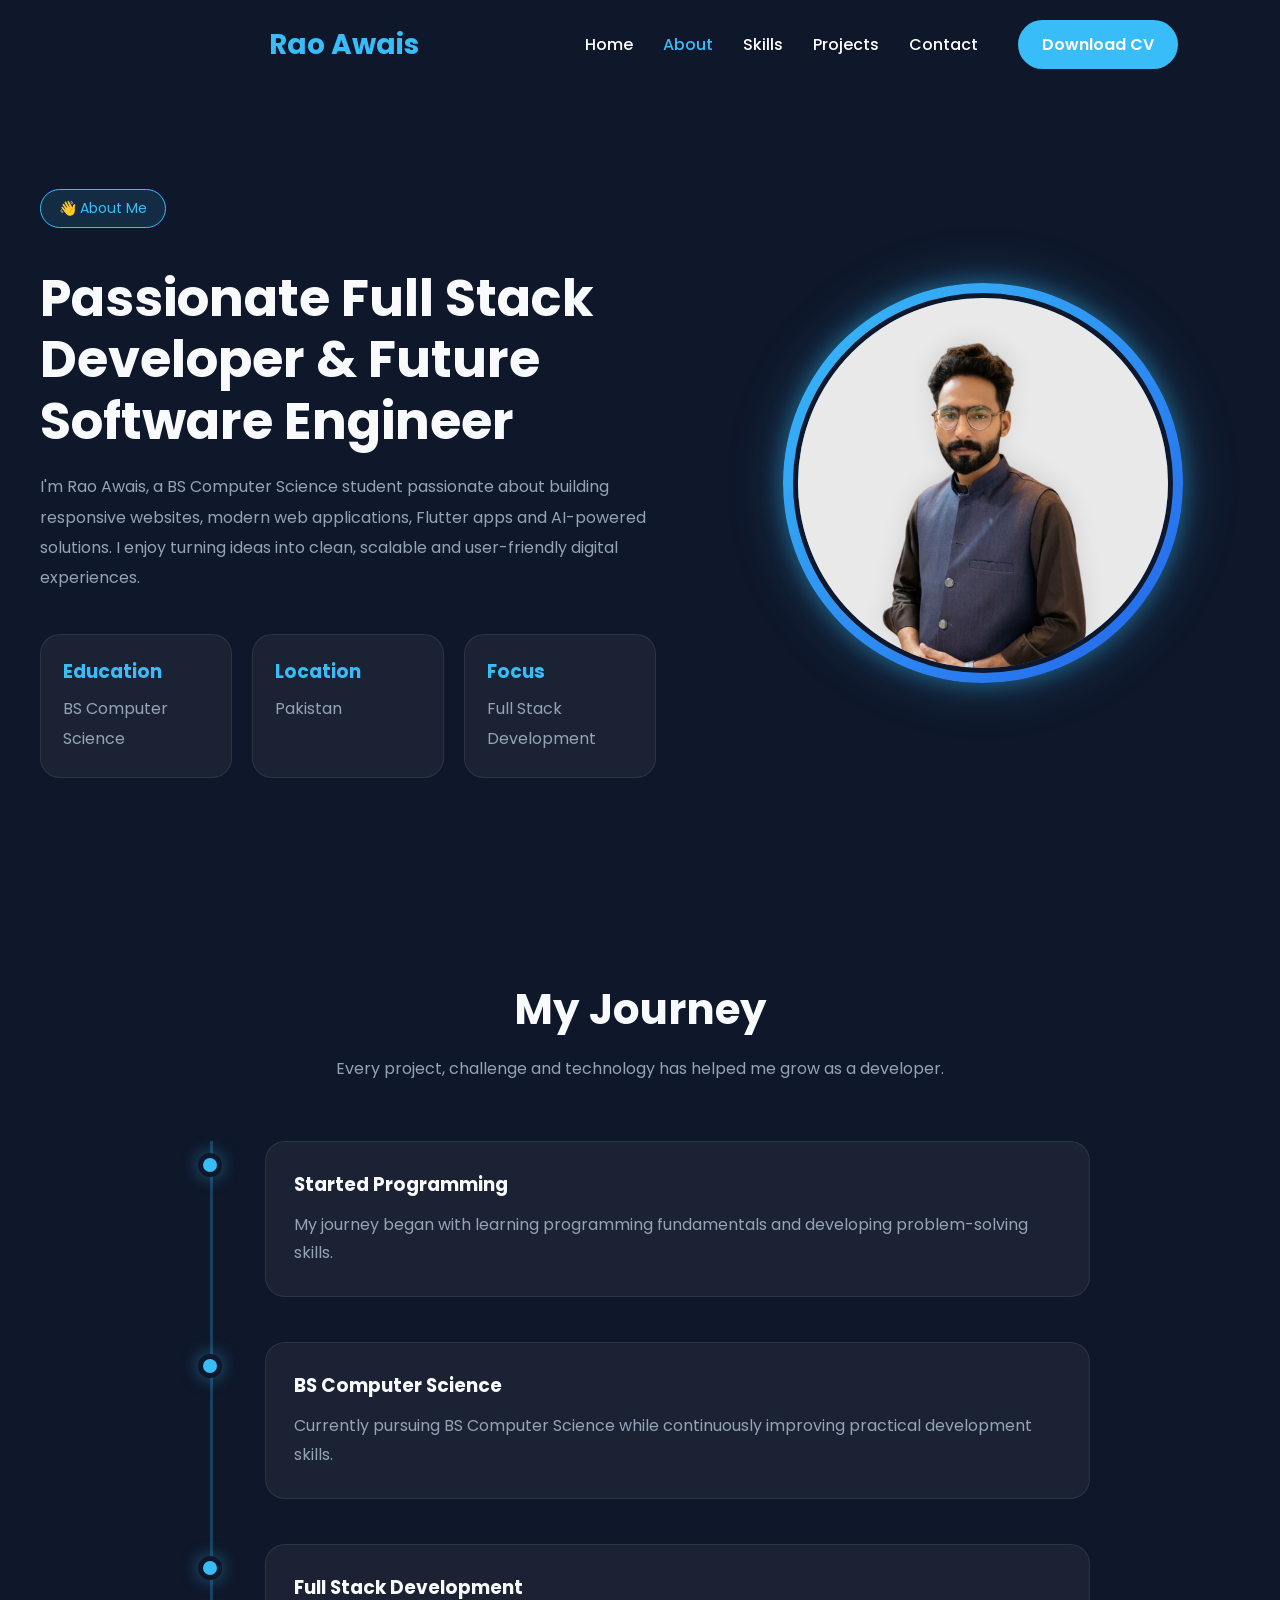
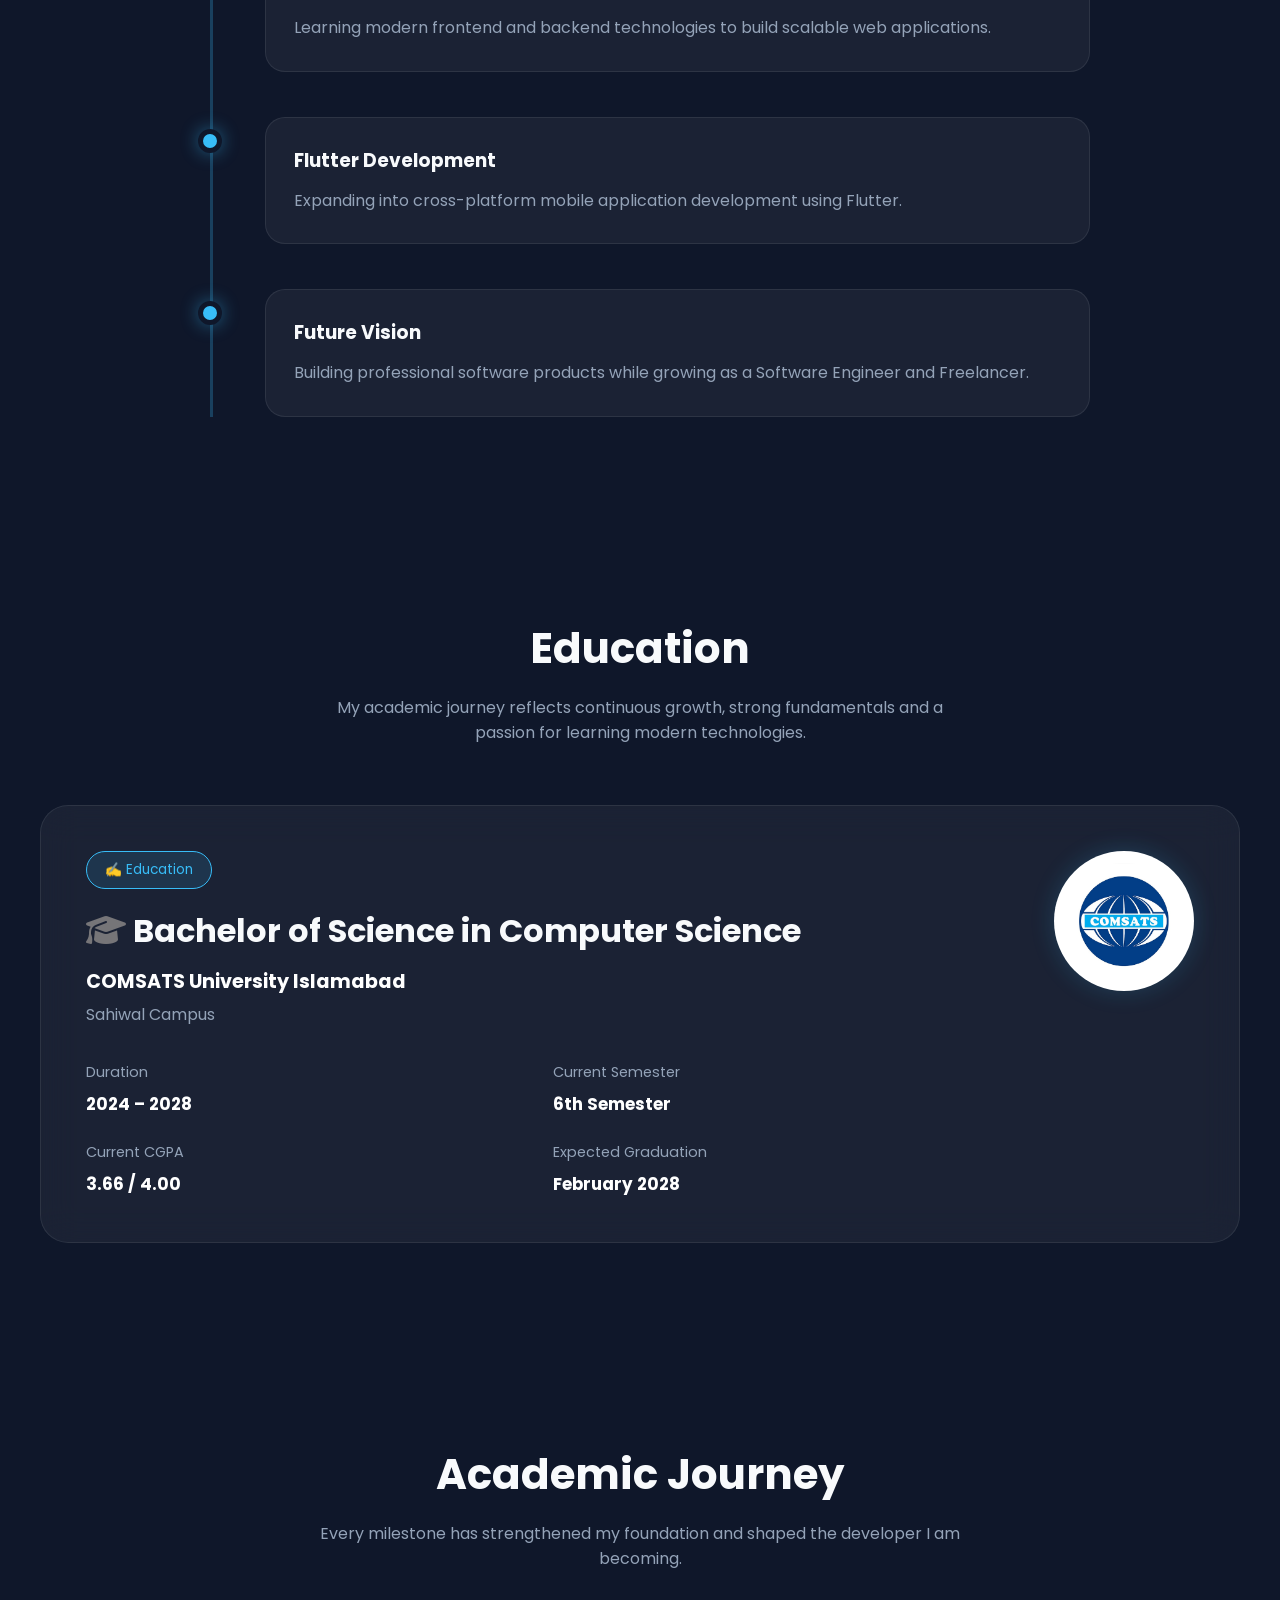
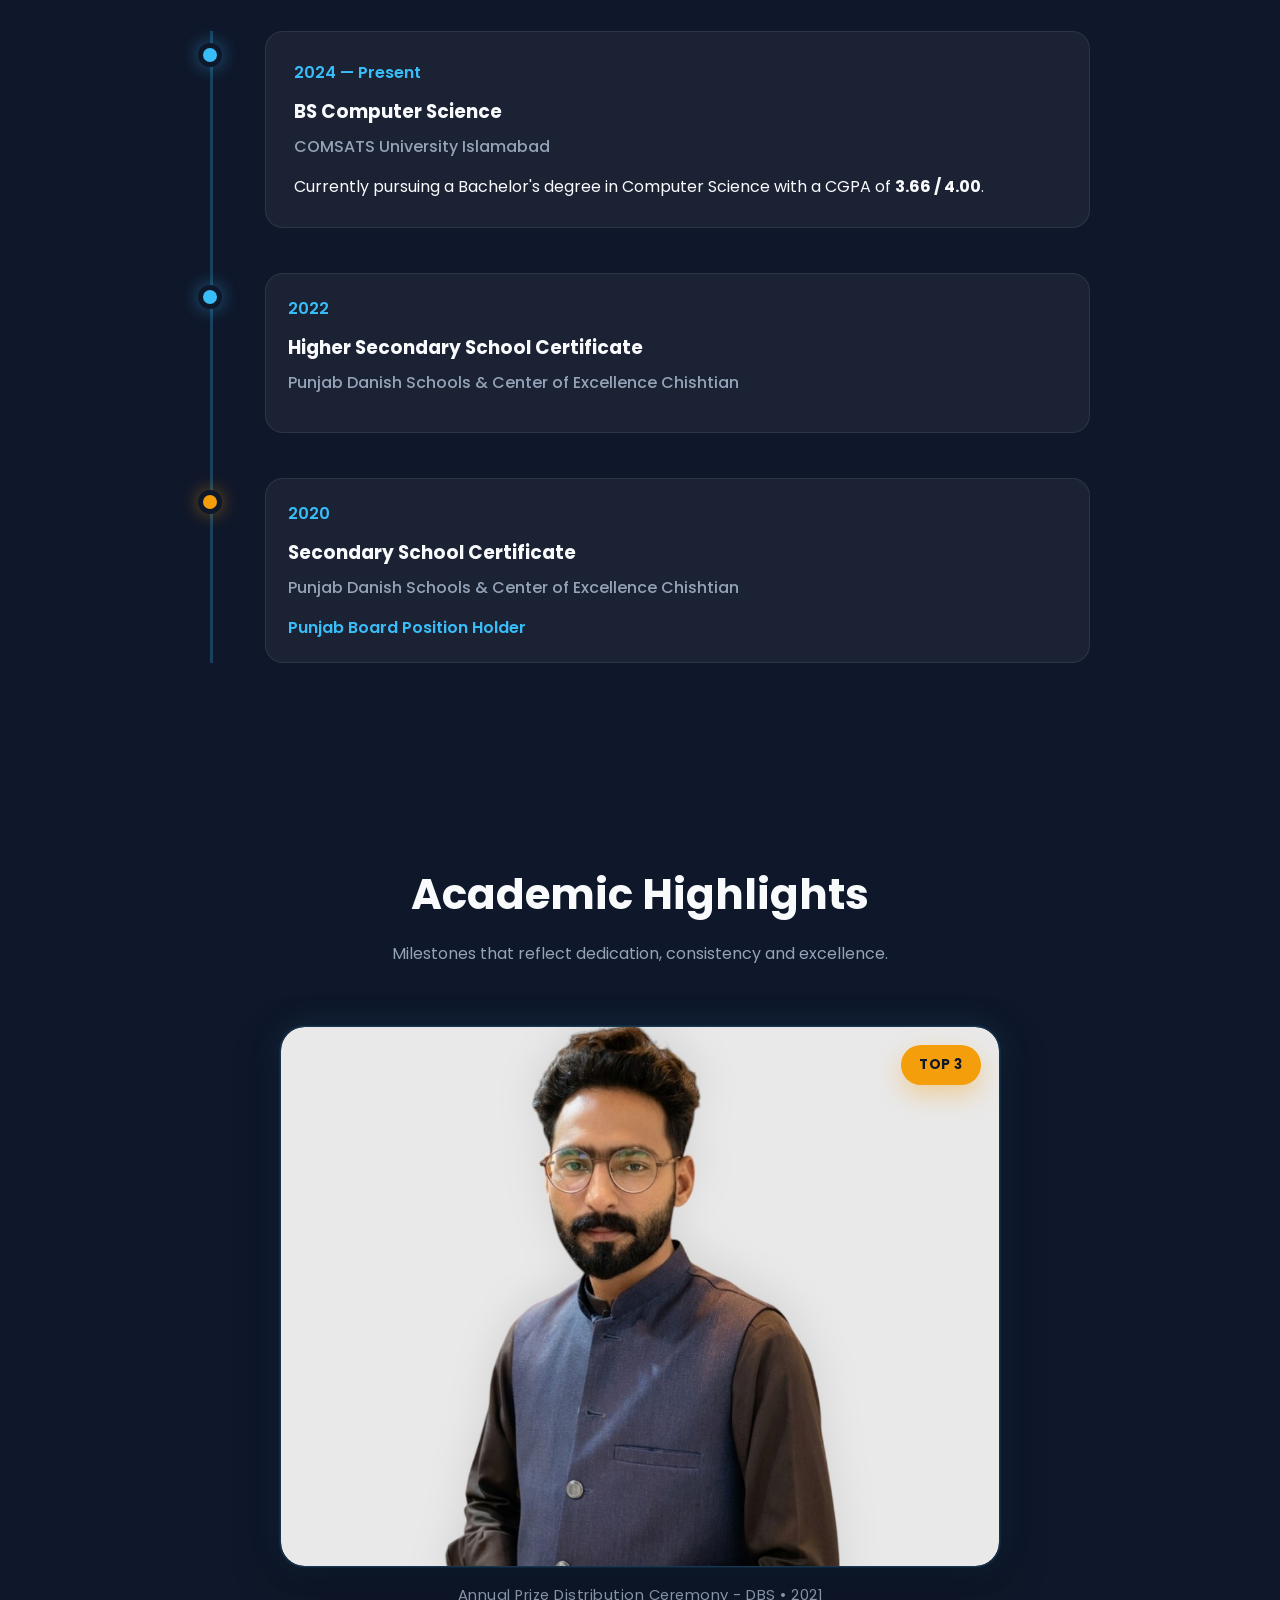
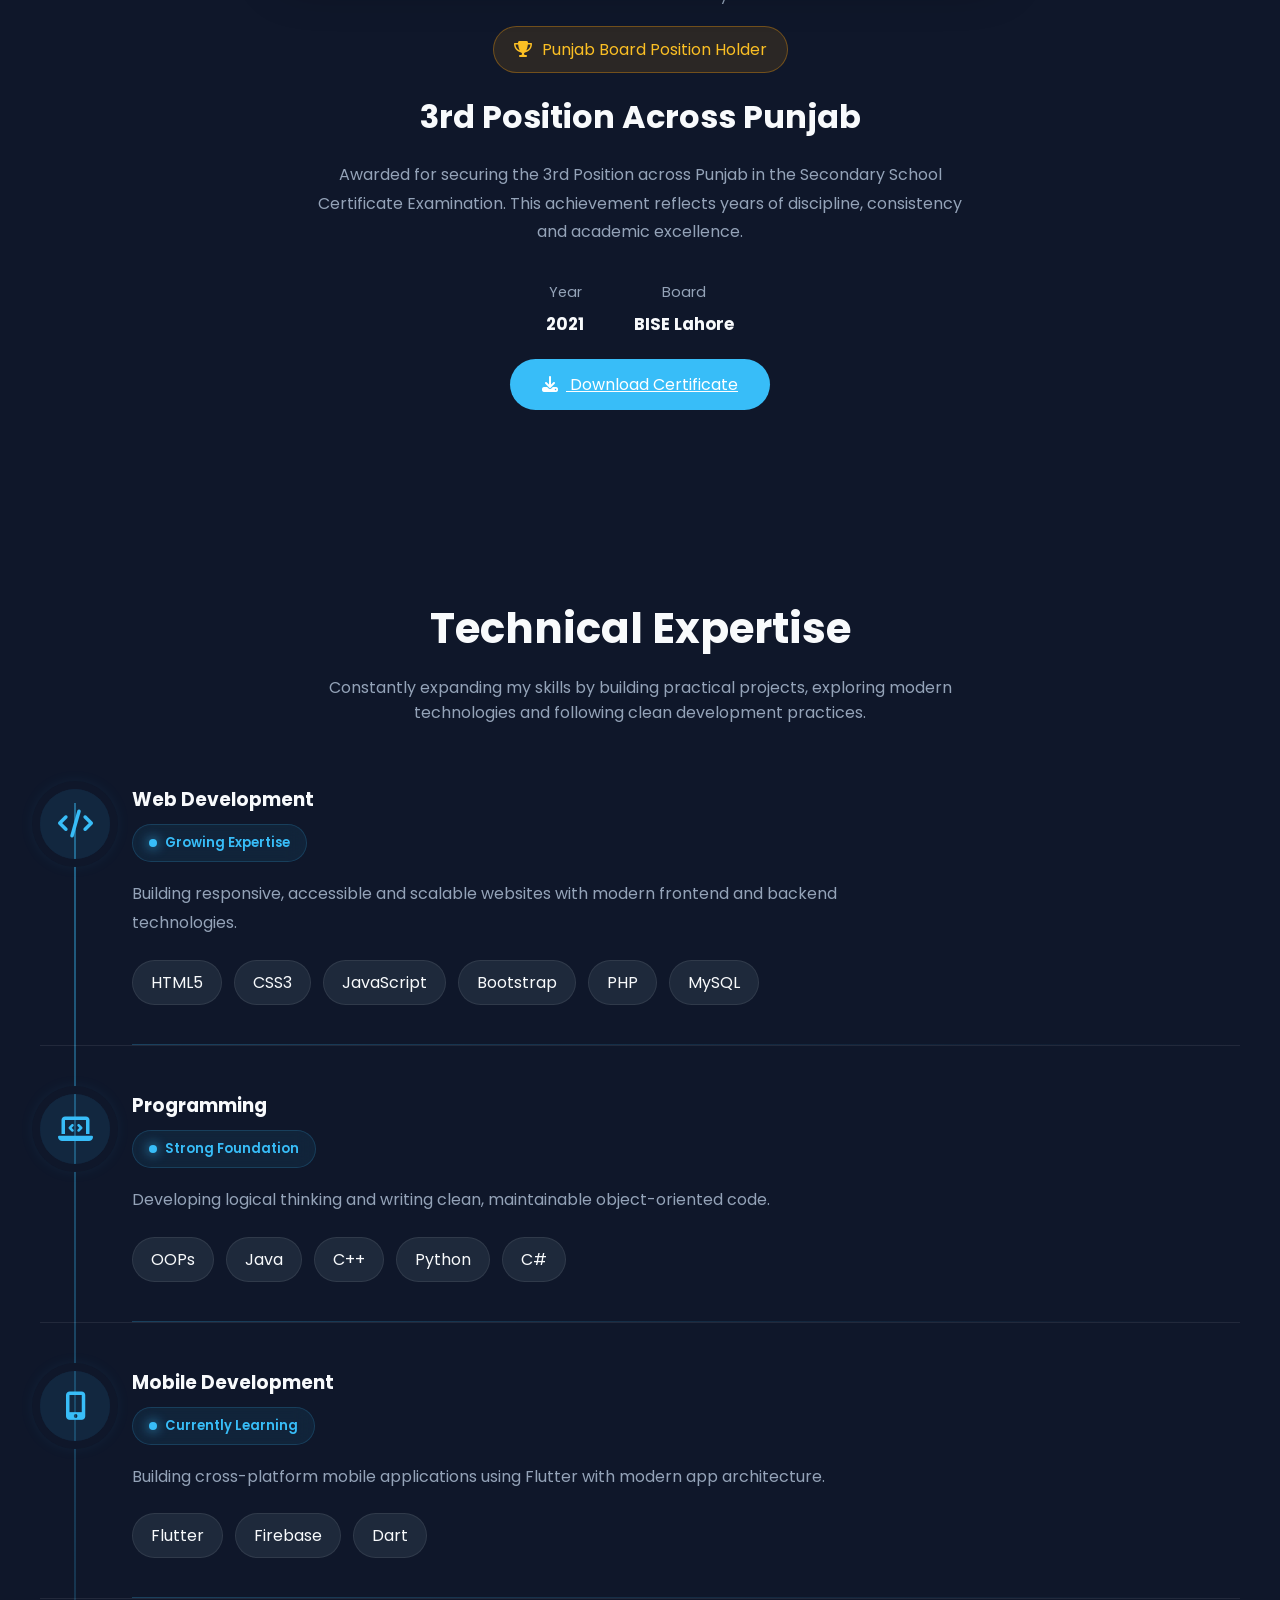
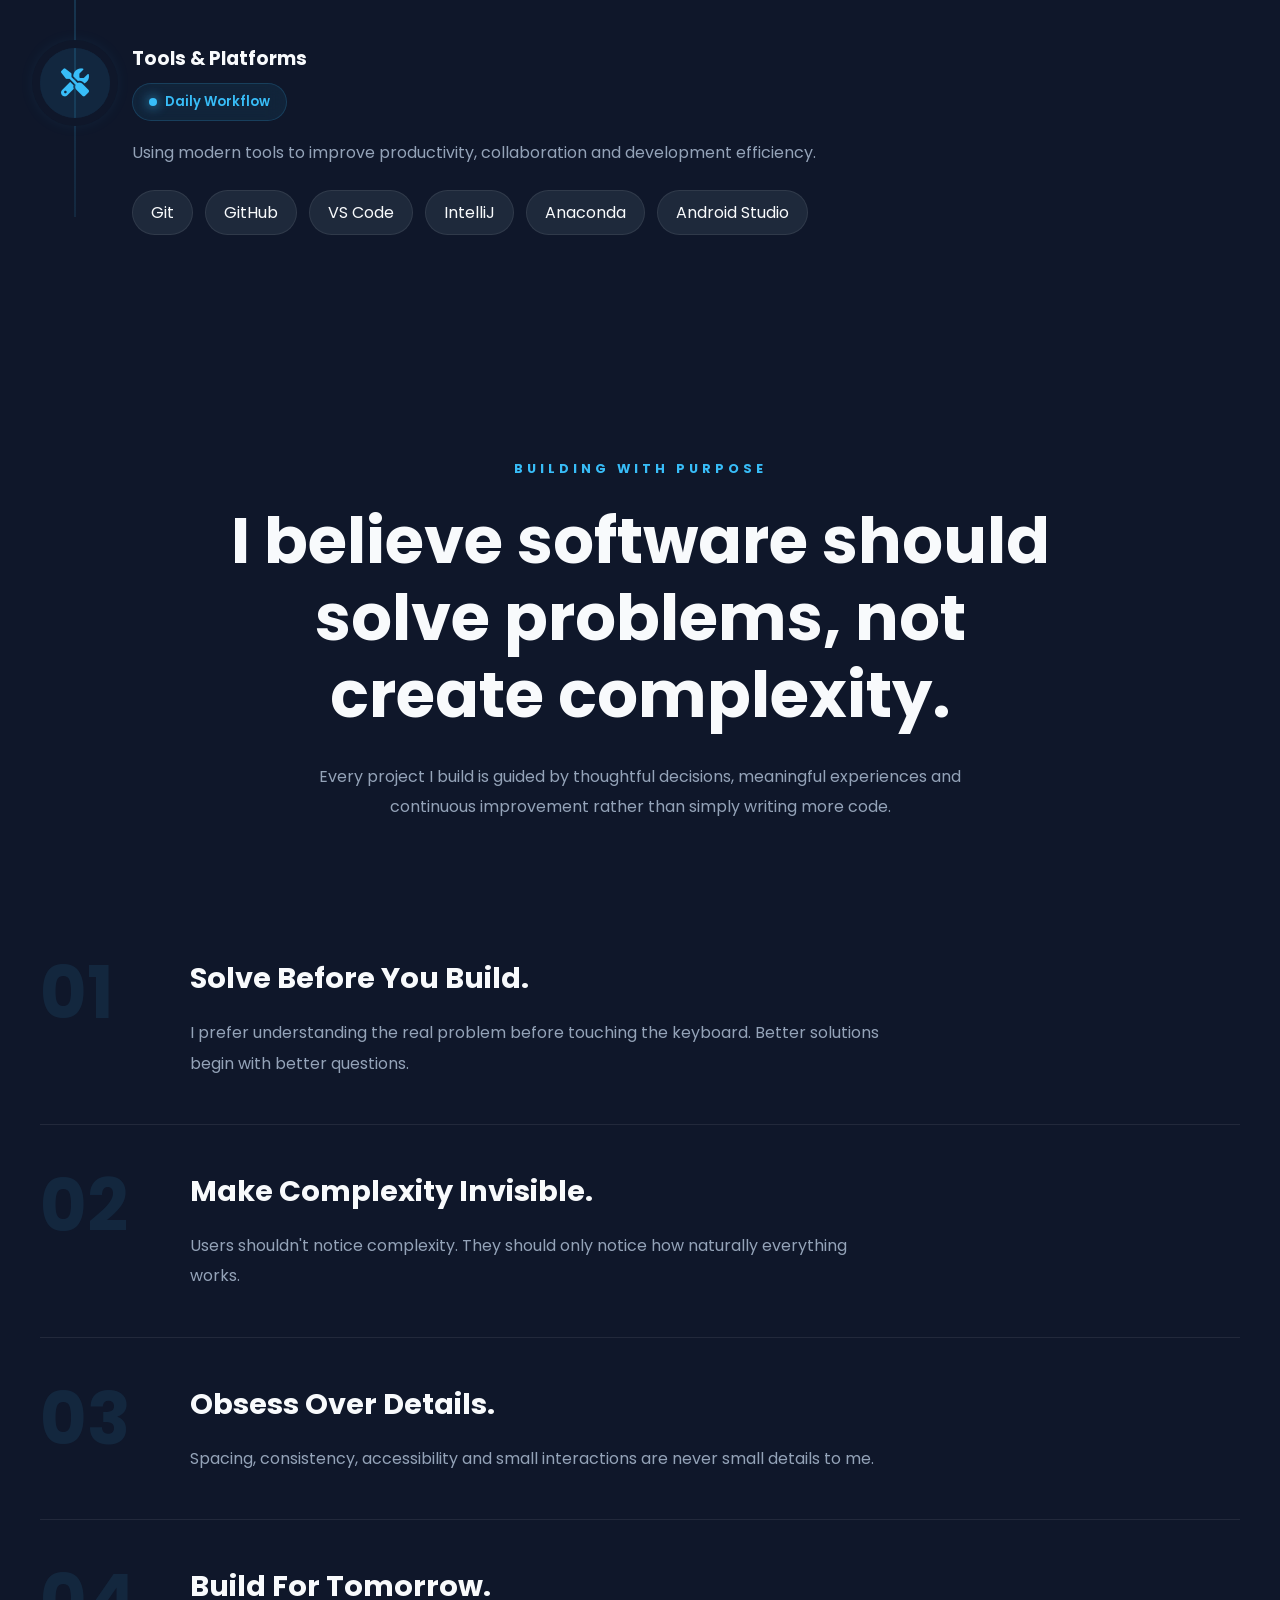
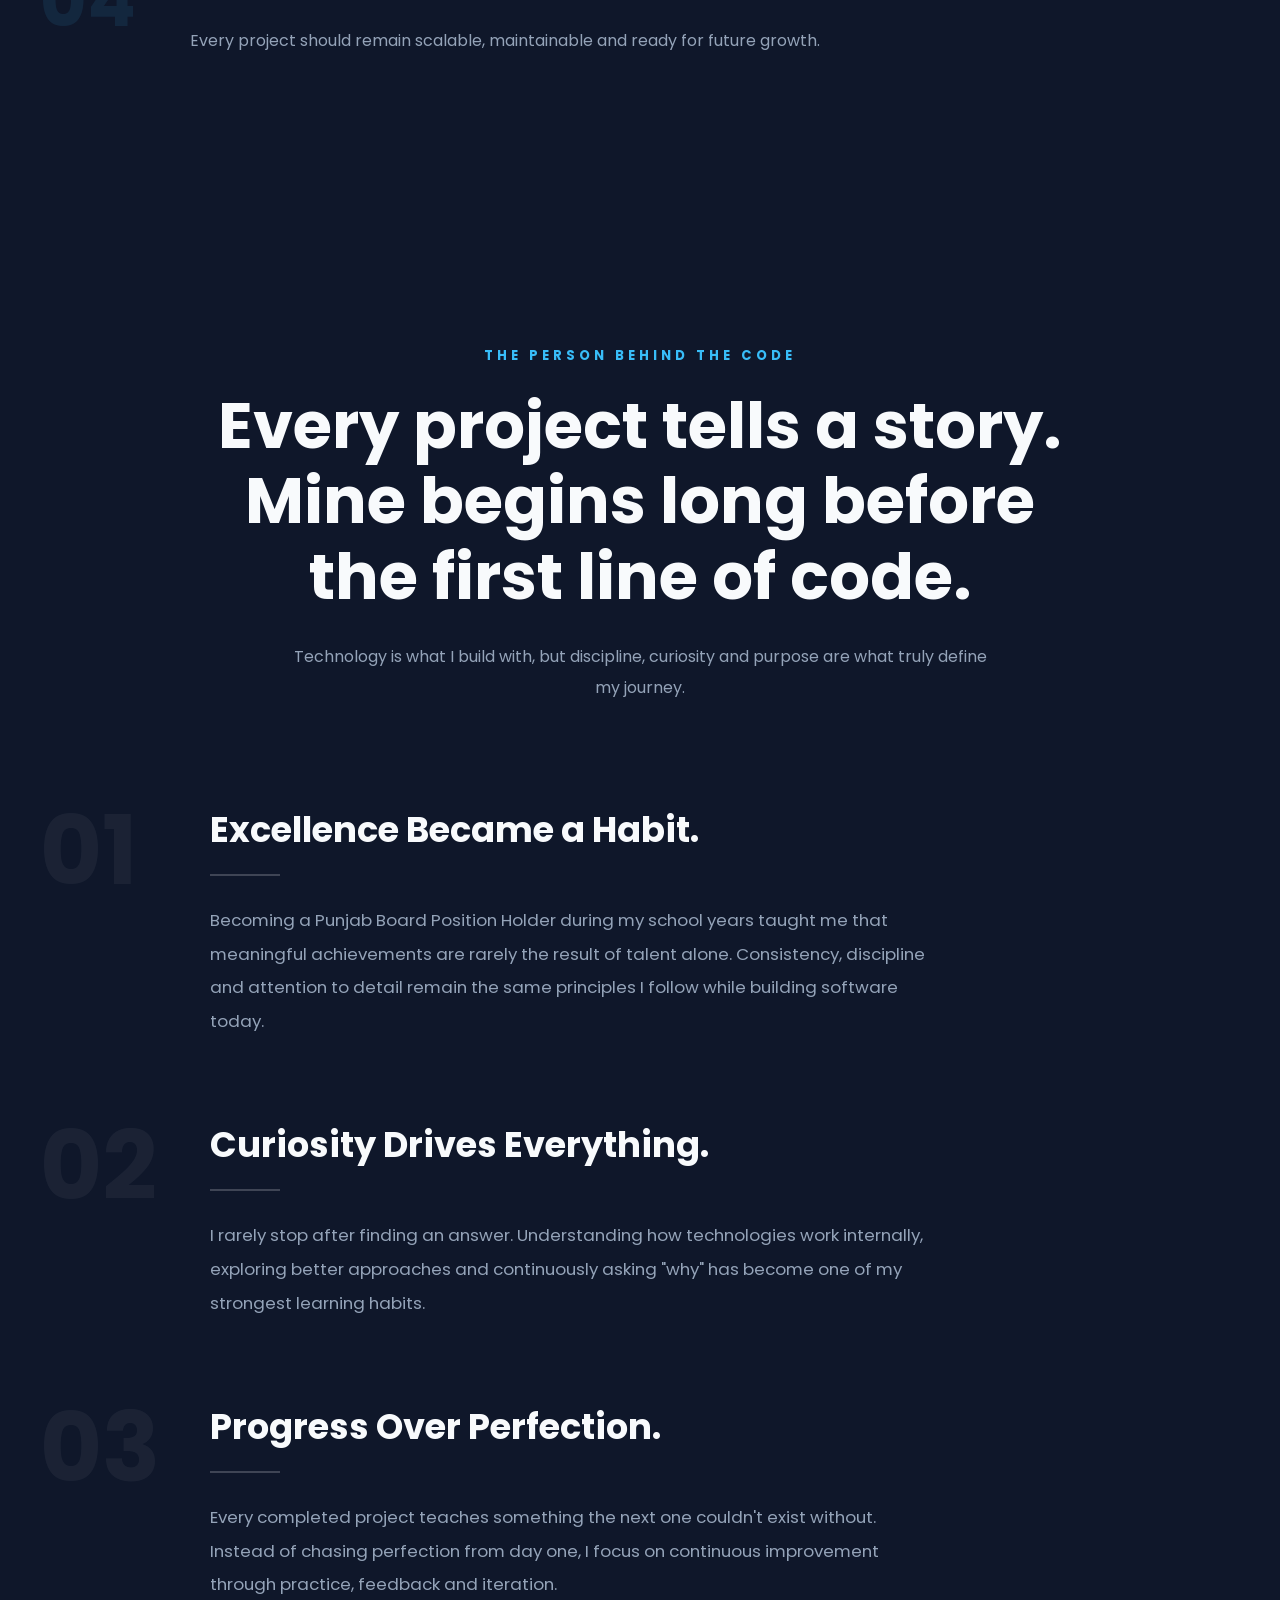
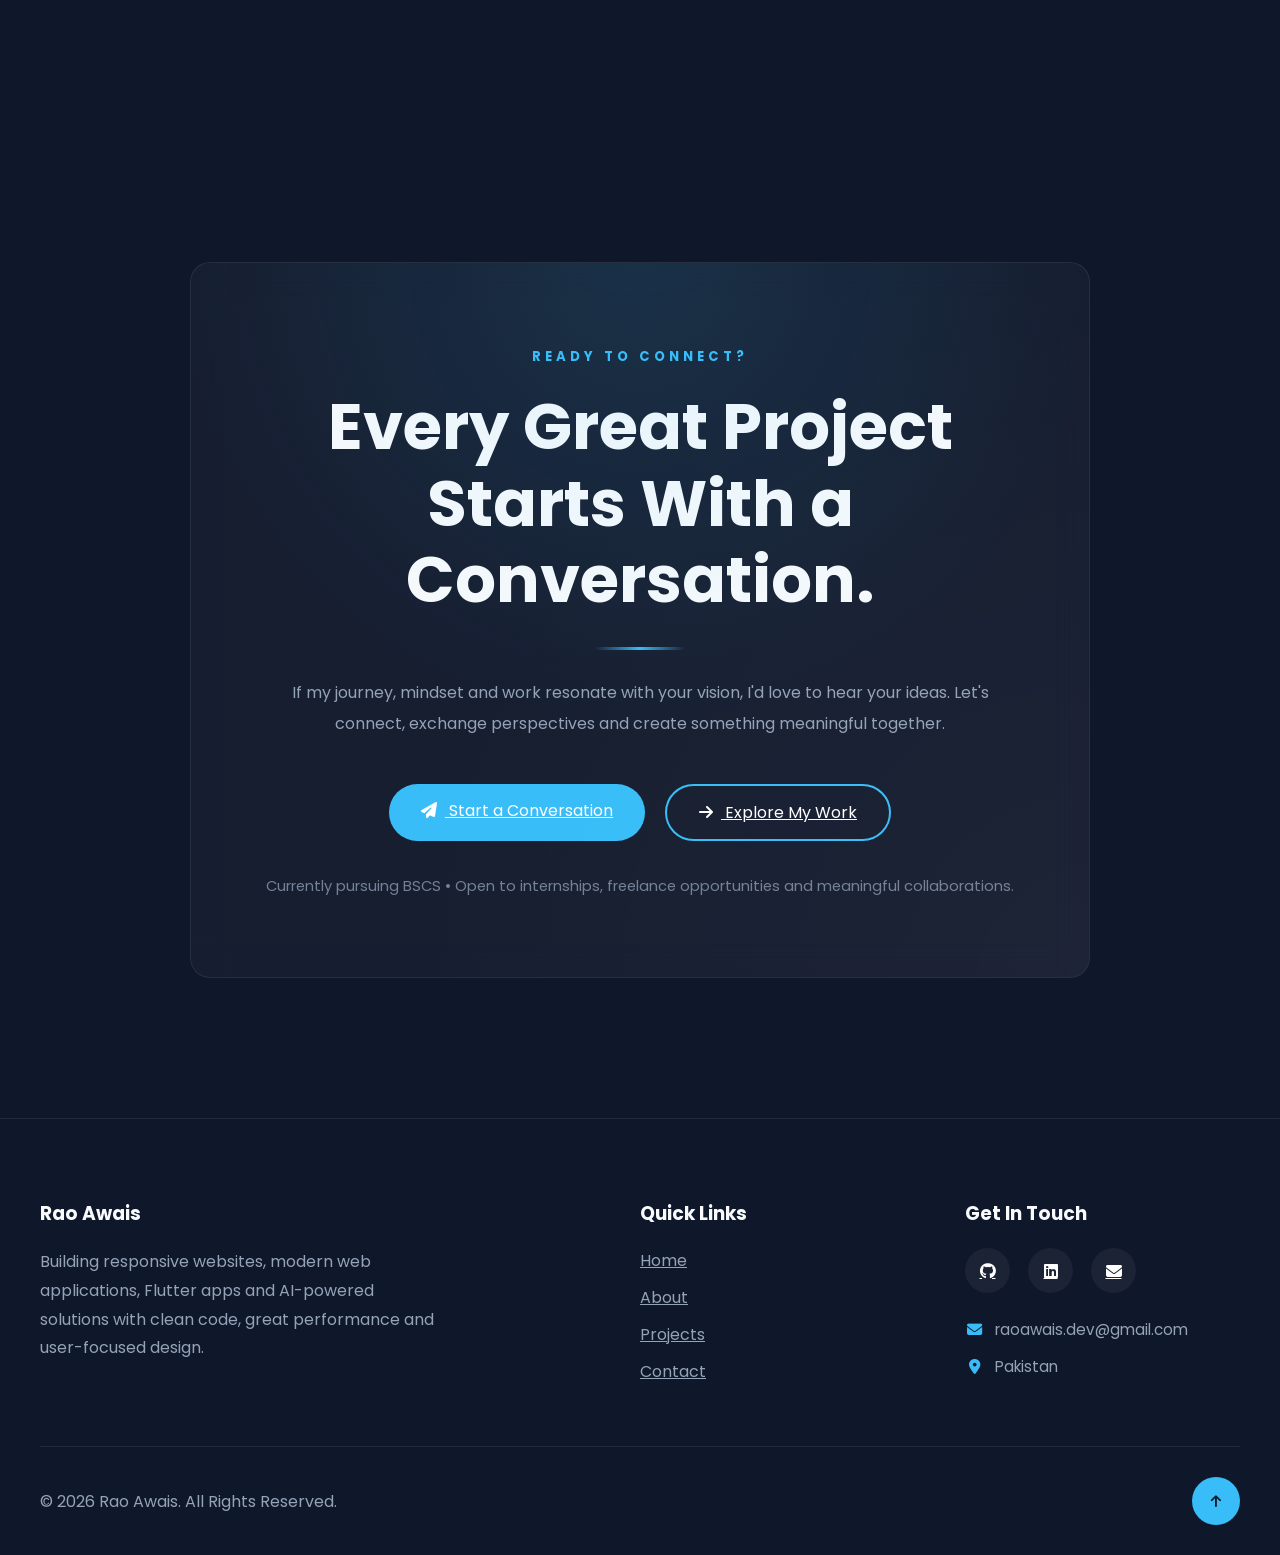
==== commit d478da49: "updates in cta section" ====
--- a/about.html
+++ b/about.html
@@ -954,16 +954,18 @@
 
             <h2>
 
-                Let's Build Something
-                Meaningful Together.
-
-            </h2>
-
-            <p>
-
-                Whether you're looking for a developer, collaborating on an
-                exciting idea or simply want to connect, I'd be happy to hear
-                from you.
+    Every Great Project
+    Starts With a Conversation.
+
+</h2>
+
+            <p class="about-p1">
+
+                If my journey, mindset and work resonate with your vision,
+    I'd love to hear your ideas.
+
+    Let's connect, exchange perspectives and create something
+    meaningful together.
 
             </p>
 
@@ -973,7 +975,7 @@
 
                     <i class="fa-solid fa-paper-plane"></i>
 
-                    Contact Me
+                    Start a Conversation
 
                 </a>
 
@@ -981,11 +983,18 @@
 
                     <i class="fa-solid fa-arrow-right"></i>
 
-                    Explore Projects
+                    Explore My Work
 
                 </a>
 
             </div>
+
+            <p class="cta-note">
+
+    Currently pursuing BSCS • Open to internships,
+    freelance opportunities and meaningful collaborations.
+
+</p>
 
         </div>
 
--- a/css/style.css
+++ b/css/style.css
@@ -2882,81 +2882,116 @@
 
     inset:0;
 
+    background:
+
+        radial-gradient(circle at top,
+        rgba(56,189,248,.12),
+        transparent 55%),
+
+        radial-gradient(circle at bottom right,
+        rgba(255,255,255,.03),
+        transparent 60%);
+
+    pointer-events:none;
+
+}
+
+.about-cta-label{
+
+    display:inline-block;
+
+    letter-spacing:4px;
+
+    font-size:.82rem;
+
+    font-weight:700;
+
+    color:var(--primary);
+
+    margin-bottom:22px;
+
+}
+
+.about-cta h2{
+
+    font-size:clamp(2.5rem,5vw,4rem);
+
+    line-height:1.2;
+
+    margin-bottom:28px;
+
+}
+
+.about-p1{
+
+    max-width:700px;
+
+    margin:0 auto 45px;
+
+    color:var(--muted);
+
+    line-height:1.9;
+
+}
+
+.about-cta-buttons{
+
+    display:flex;
+
+    justify-content:center;
+
+    gap:20px;
+
+    flex-wrap:wrap;
+
+}
+
+.about-cta-buttons a{
+
+    min-width:220px;
+
+}
+
+.about-cta-content:hover{
+
+    border-color:rgba(56,189,248,.25);
+
+    box-shadow:0 0 50px rgba(56,189,248,.10);
+
+}
+
+.about-cta h2::after{
+
+    content:"";
+
+    display:block;
+
+    width:90px;
+
+    height:3px;
+
+    margin:28px auto;
+
+    border-radius:999px;
+
     background:linear-gradient(
-
-        135deg,
-
-        rgba(56,189,248,.06),
-
-        transparent 60%
-
+        to right,
+        transparent,
+        var(--primary),
+        transparent
     );
 
-    pointer-events:none;
-
-}
-
-.about-cta-label{
-
-    display:inline-block;
-
-    letter-spacing:4px;
-
-    font-size:.82rem;
-
-    font-weight:700;
-
-    color:var(--primary);
-
-    margin-bottom:22px;
-
-}
-
-.about-cta h2{
-
-    font-size:clamp(2.5rem,5vw,4rem);
-
-    line-height:1.2;
-
-    margin-bottom:28px;
-
-}
-
-.about-cta p{
-
-    max-width:700px;
-
-    margin:0 auto 45px;
+}
+
+.cta-note{
+
+    margin-top:35px;
+
+    font-size:.92rem;
 
     color:var(--muted);
 
-    line-height:1.9;
-
-}
-
-.about-cta-buttons{
-
-    display:flex;
-
-    justify-content:center;
-
-    gap:20px;
-
-    flex-wrap:wrap;
-
-}
-
-.about-cta-buttons a{
-
-    min-width:220px;
-
-}
-
-.about-cta-content:hover{
-
-    border-color:rgba(56,189,248,.25);
-
-    box-shadow:0 0 50px rgba(56,189,248,.10);
+    opacity:.75;
 
 }
 
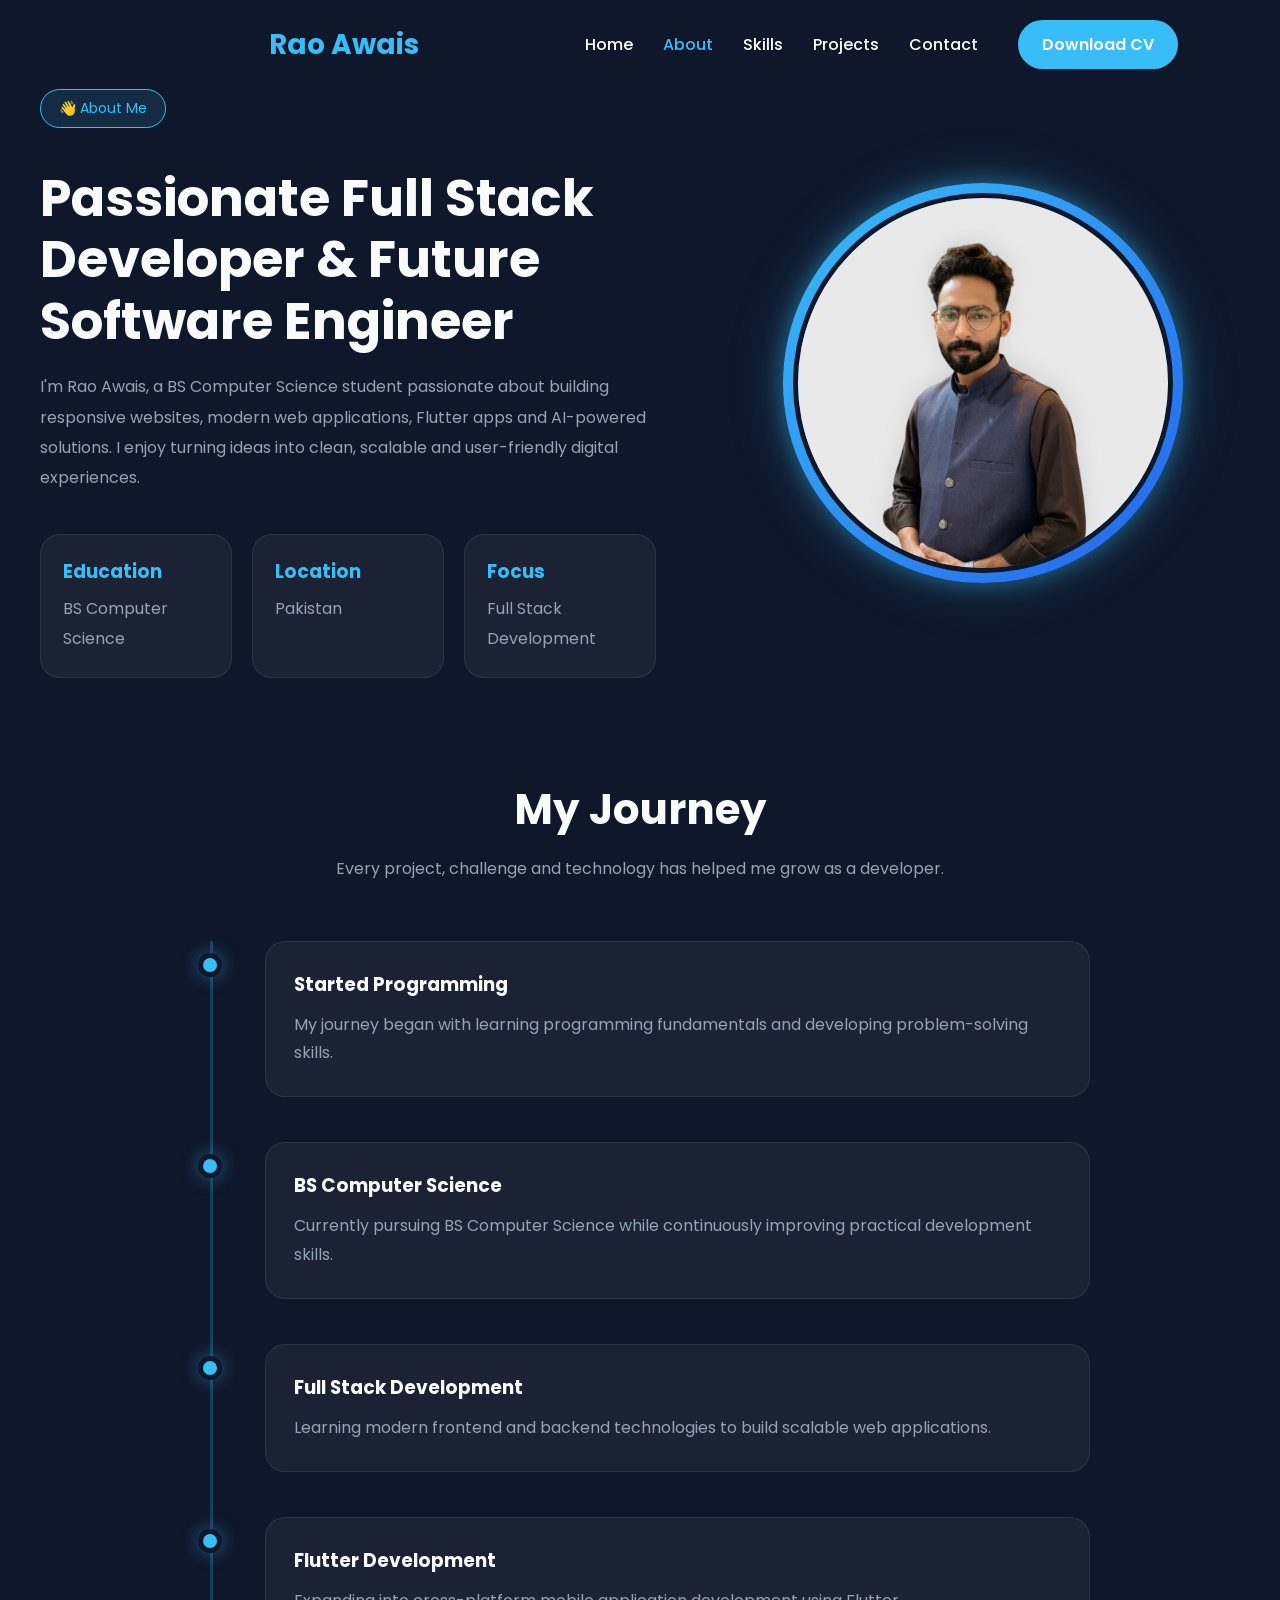
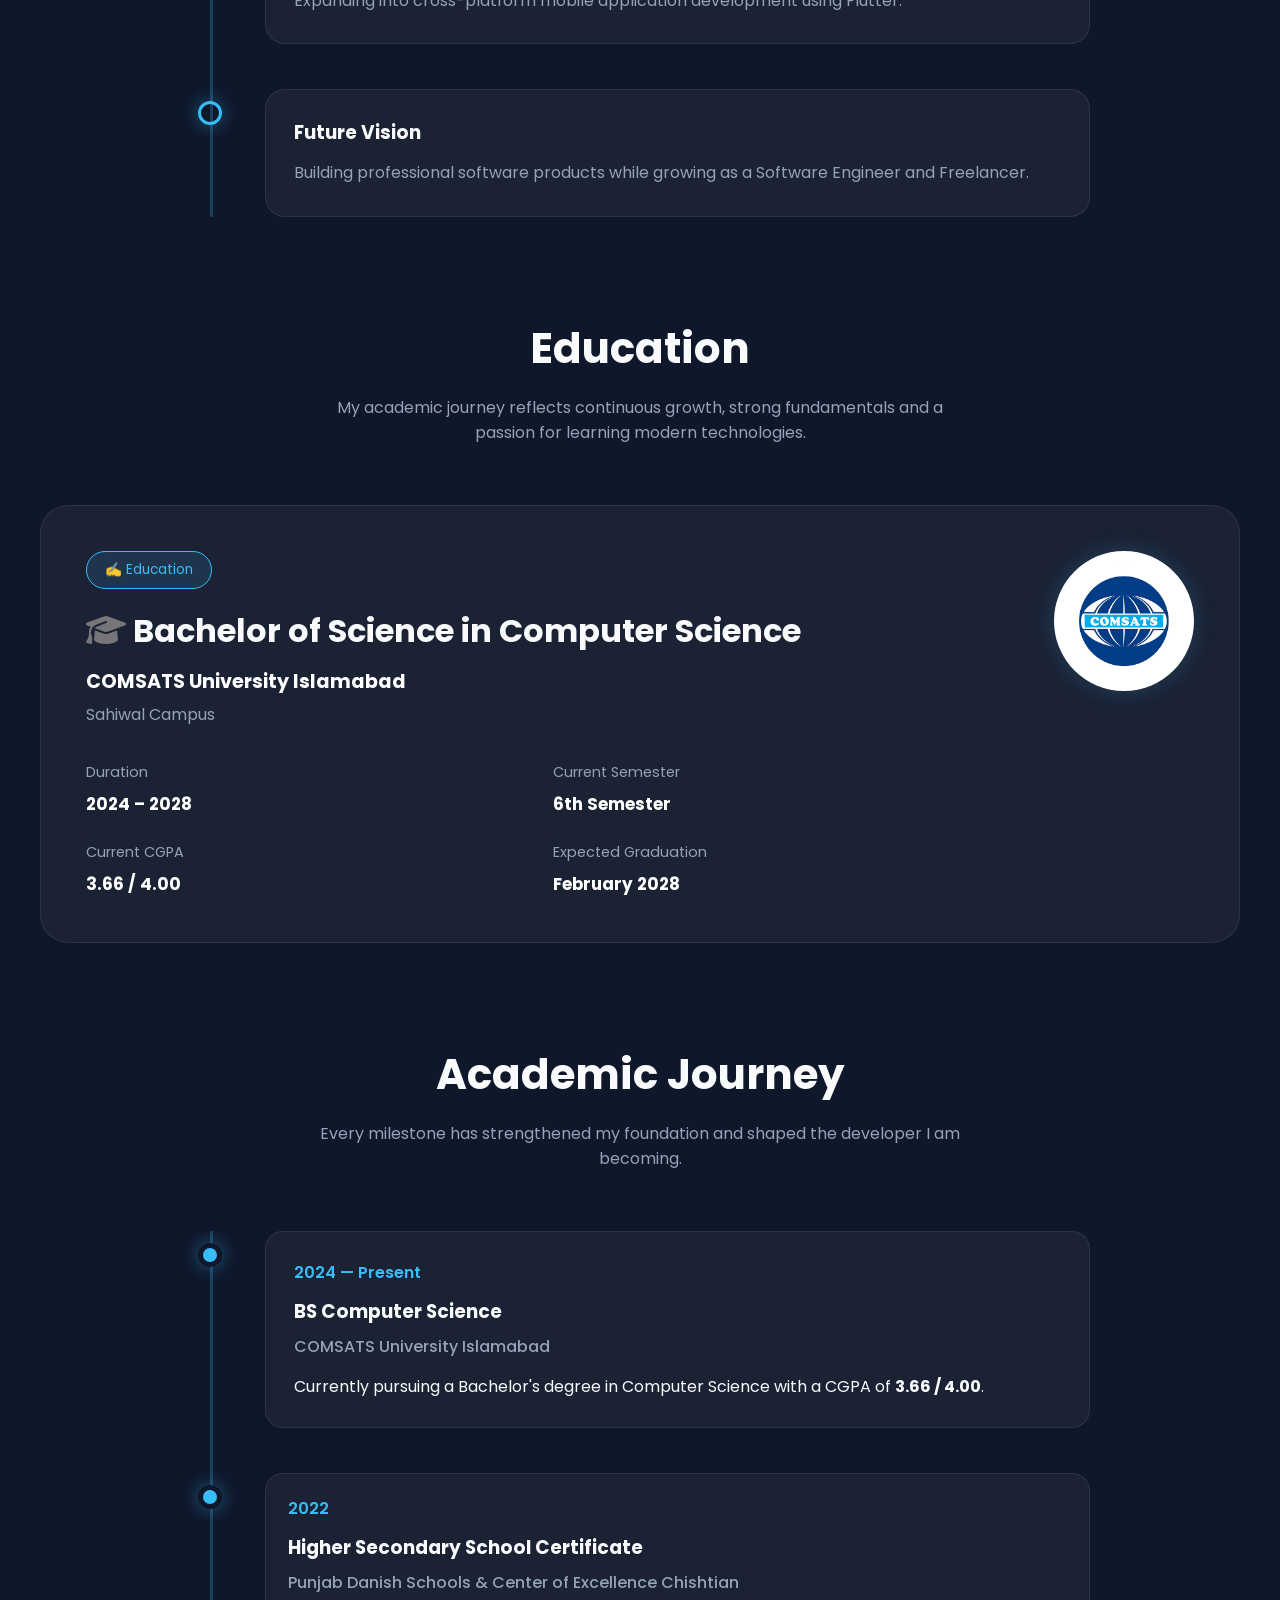
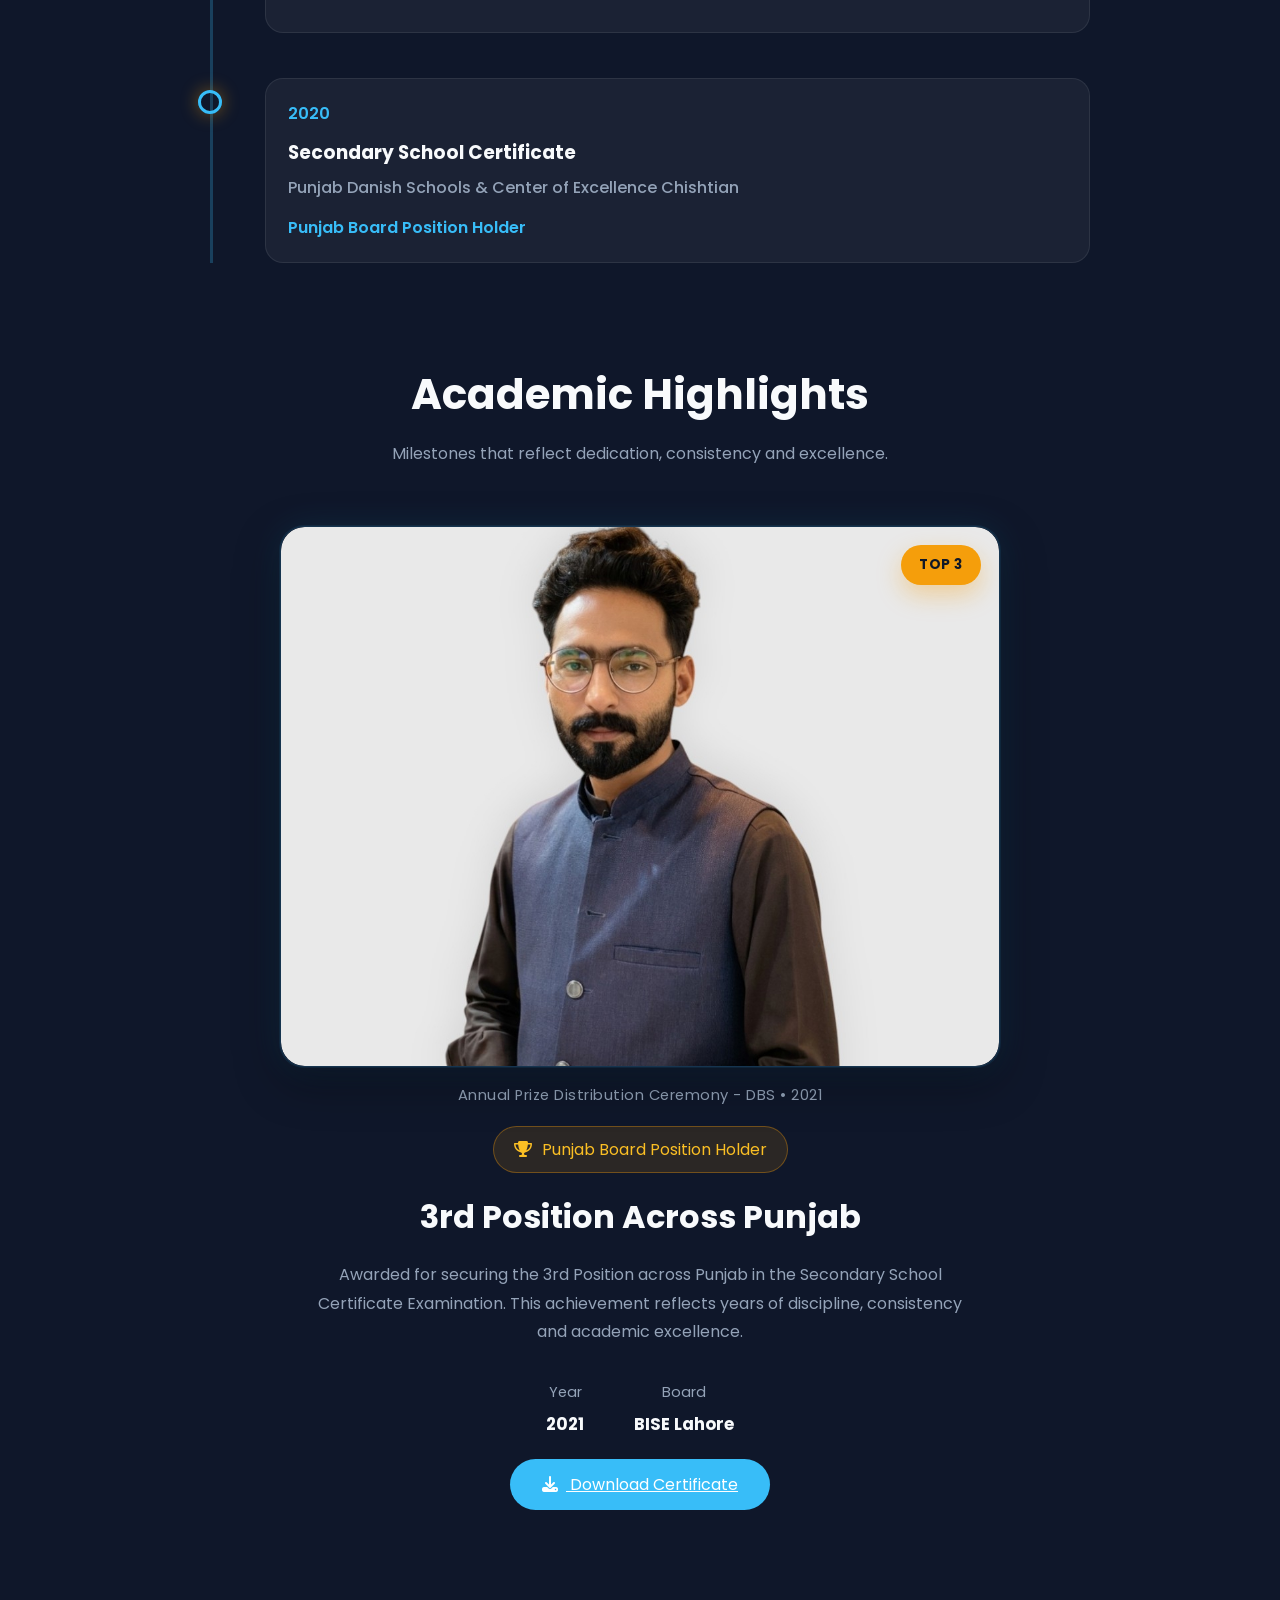
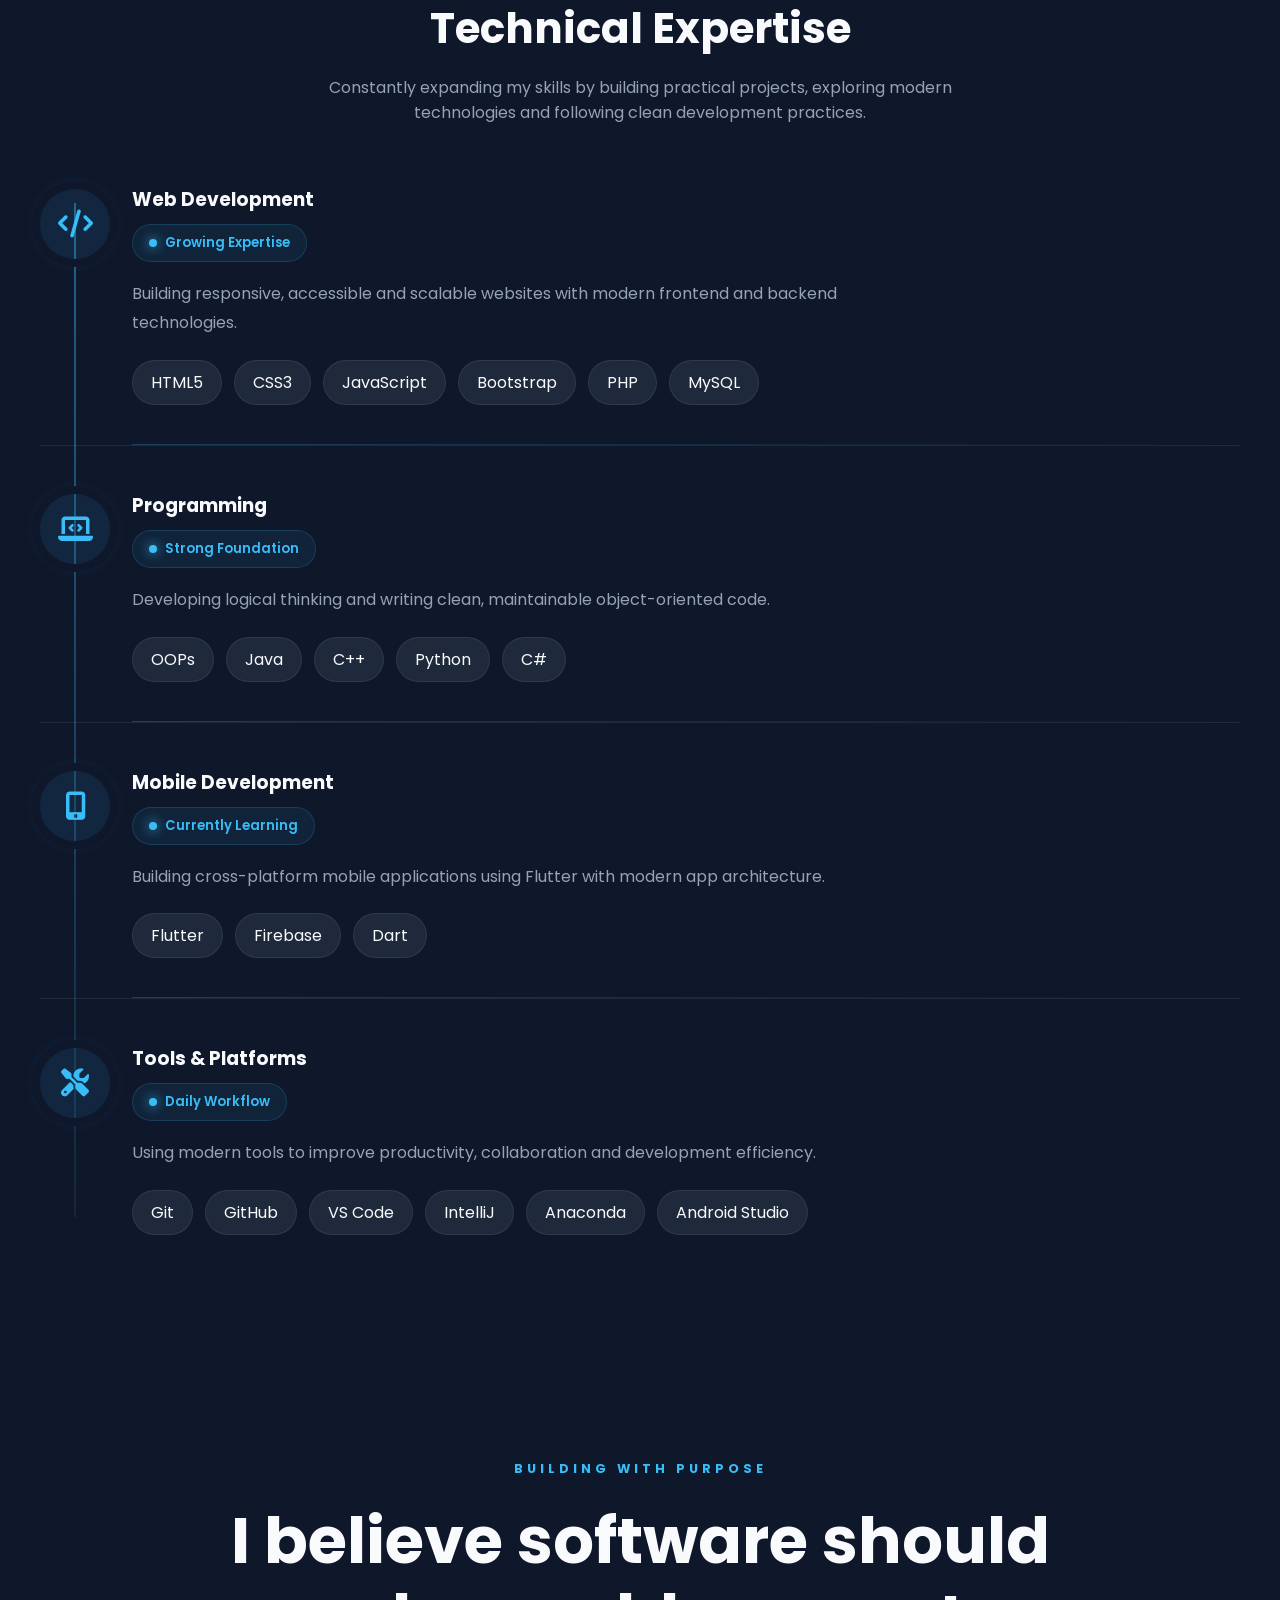
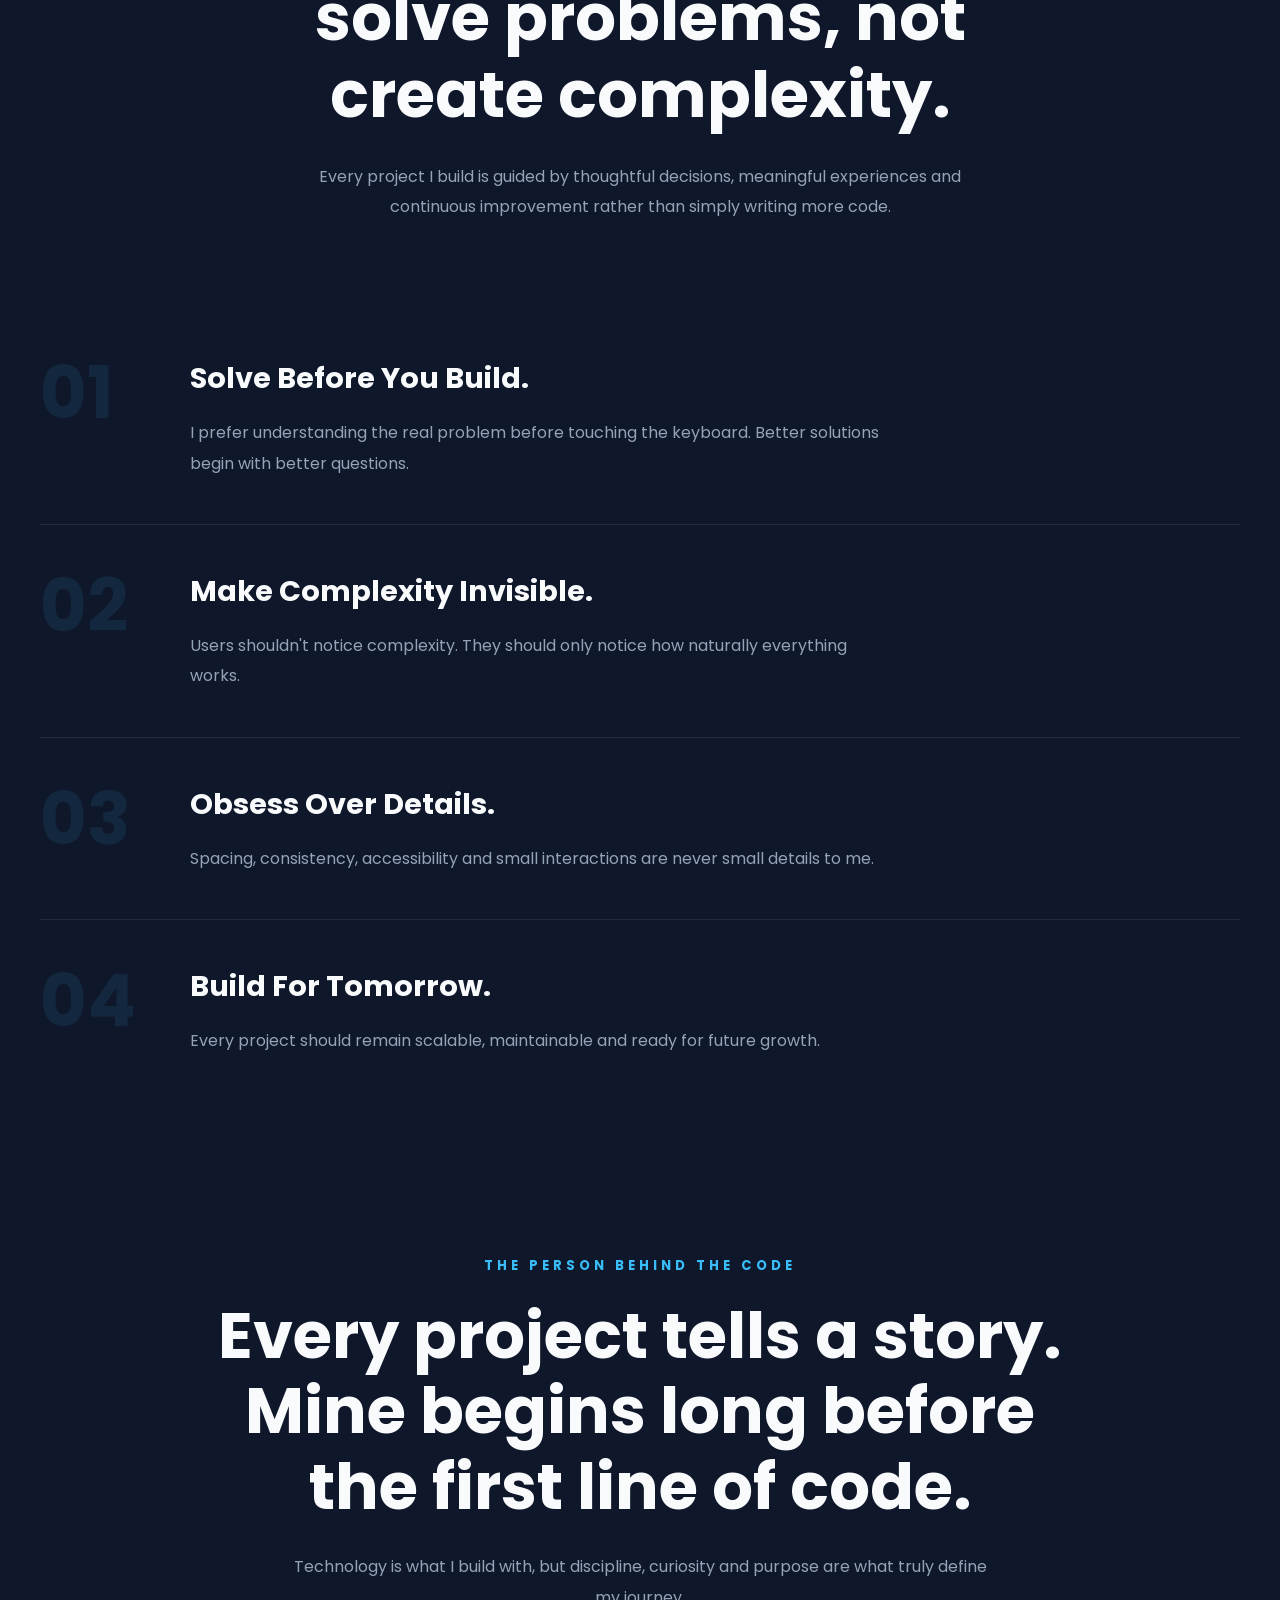
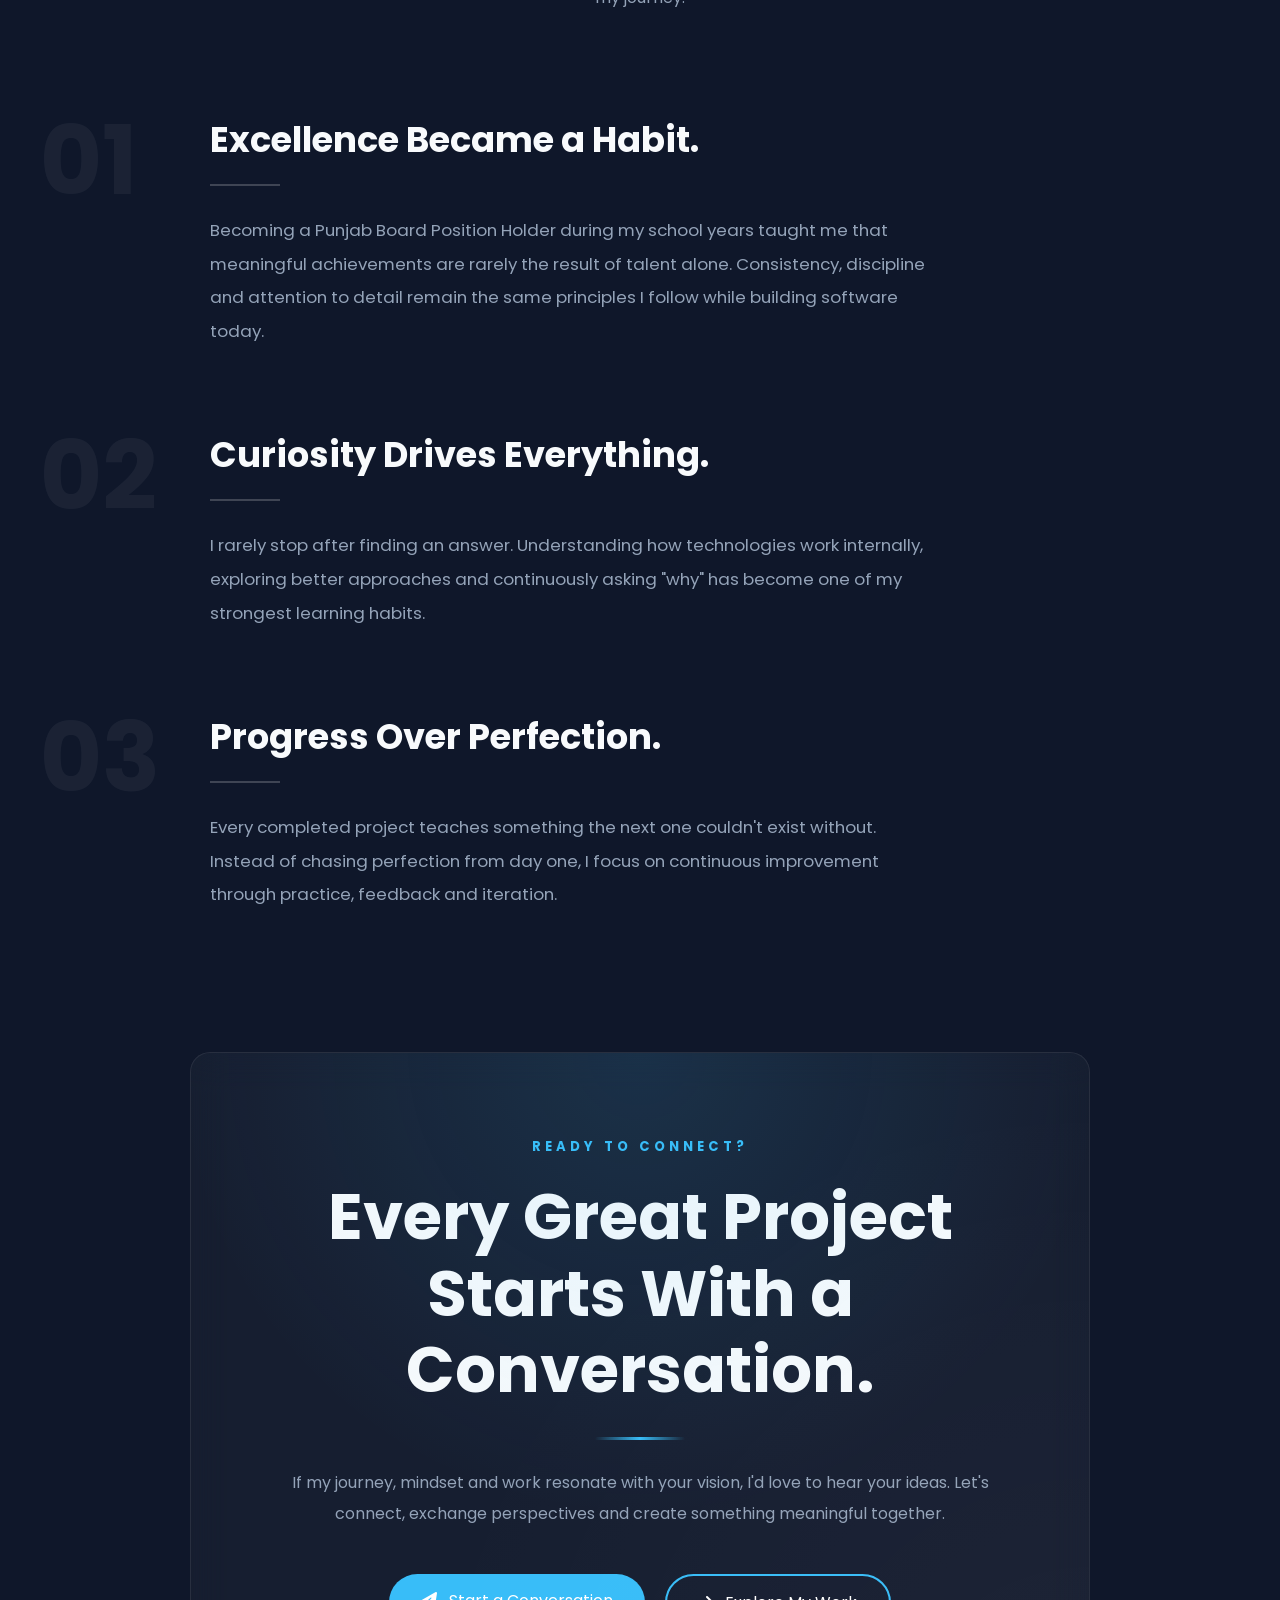
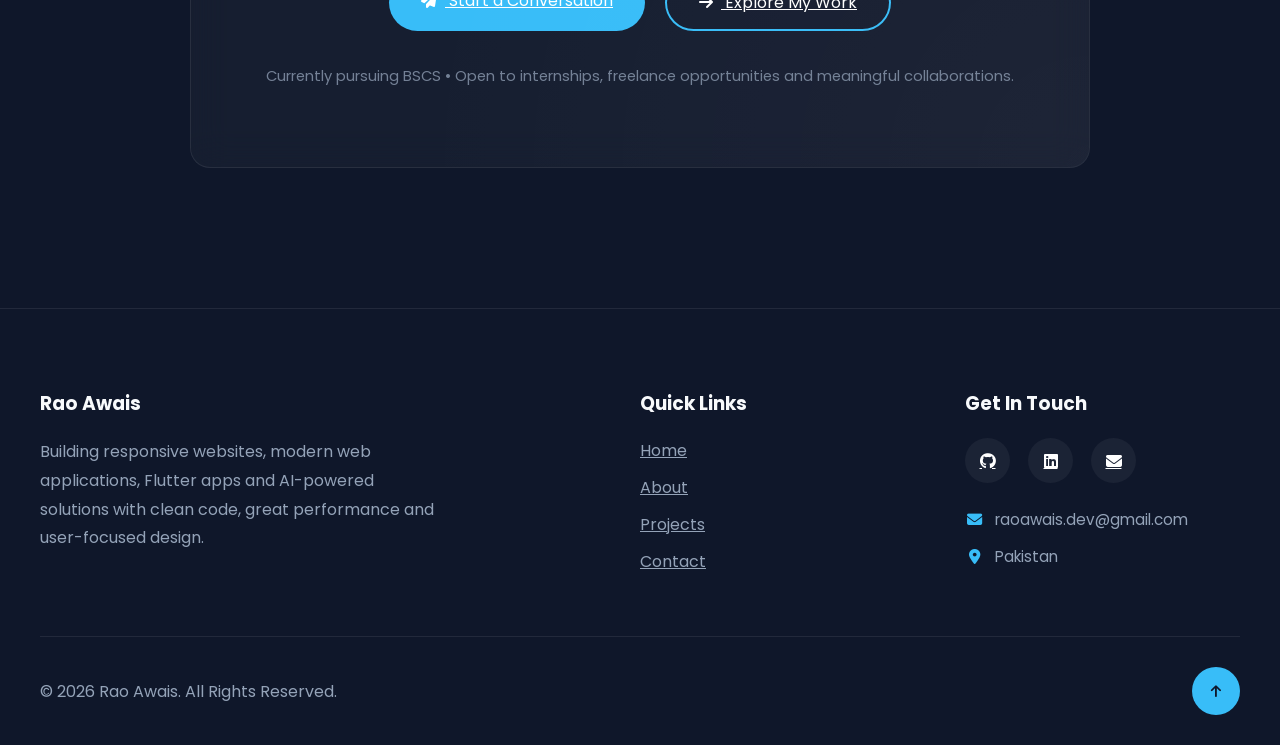
==== commit f84e8ba9: "about page person behind code section is fully responsive." ====
--- a/about.html
+++ b/about.html
@@ -801,7 +801,7 @@
 </section>
 
 <!--==========================
-      Beyond Development
+      The Person Behind Code
 ===========================-->
 
 <section class="personality reveal">
--- a/css/style.css
+++ b/css/style.css
@@ -1431,7 +1431,7 @@
 
 .about-hero{
 
-    padding:100px 0;
+    padding:0px 0;
 
 }
 
@@ -1553,7 +1553,7 @@
 
 .journey{
 
-    padding:100px 0;
+    padding:100px 0 0;
 
 }
 
@@ -1656,6 +1656,14 @@
     transform:translateY(-8px);
 
     box-shadow:0 0 28px rgba(56,189,248,.18);
+
+}
+
+.timeline-item:last-child .timeline-dot{
+
+    background:transparent;
+
+    border:3px solid var(--primary);
 
 }
 
@@ -1665,7 +1673,7 @@
 
 .education-section{
 
-    padding:100px 0;
+    padding:100px 0 0;
 
 }
 
@@ -1839,7 +1847,7 @@
 
 .education-timeline{
 
-    padding:100px 0;
+    padding:100px 0 0;
 
 }
 
@@ -1983,7 +1991,7 @@
 
 .achievement-showcase{
 
-    padding:100px 0;
+    padding:100px 0 0;
 
 }
 
@@ -2544,7 +2552,7 @@
 
 .philosophy{
 
-    padding:120px 0;
+    padding:120px 0 0;
 
 }
 
@@ -2692,7 +2700,7 @@
 
 .personality{
 
-    padding:120px 0;
+    padding:150px 0 0;
 
 }
 
--- a/css/responsiveness/1199.css
+++ b/css/responsiveness/1199.css
@@ -290,8 +290,339 @@
 
 
 /*====================================================
-                        ABOUT
+                        ABOUT PAGE
 ====================================================*/
+/*=============================
+        HERO SECTION
+==============================*/
+
+.about-hero{
+
+    padding:40px 0 0;
+
+}
+
+.about-hero-wrapper{
+
+    gap:50px;
+
+}
+
+.about-hero-content h1{
+
+    font-size:2.8rem;
+
+}
+
+.about-image-circle{
+
+    width:340px;
+
+    height:340px;
+
+}
+
+.about-image-circle img{
+
+    width:322px;
+
+    height:322px;
+
+}
+
+.about-quick-info{
+
+    gap:18px;
+
+}
+
+.about-quick-info div{
+
+    padding:20px;
+
+}
+
+/*======================================
+            JOURNEY
+=======================================*/
+
+    .journey{
+
+        padding:90px 0 0;
+
+    }
+
+    .timeline{
+
+        max-width:780px;
+
+    }
+
+    .timeline-item{
+
+        margin-bottom:42px;
+
+    }
+
+    .timeline-content{
+
+        padding:26px;
+
+    }
+
+/*======================================
+        EDUCATION SECTION
+=======================================*/
+
+    .education-section{
+
+        padding:90px 0 0;
+
+    }
+
+    .education-card{
+
+        gap:45px;
+
+        padding:40px;
+
+    }
+
+    .education-content h3{
+
+        font-size:1.8rem;
+
+    }
+
+    .education-logo{
+
+        width:120px;
+
+        height:120px;
+
+    }
+
+    /*======================================
+        ACADEMIC TIMELINE
+=======================================*/
+
+.education-timeline{
+
+    padding:90px 0 0;
+
+}
+
+.timeline{
+
+    max-width:820px;
+
+}
+
+.timeline-item{
+
+    padding-left:68px;
+
+    margin-bottom:40px;
+
+}
+
+.timeline-card{
+
+    padding:25px;
+
+}
+
+.timeline-card.small{
+
+    padding:20px;
+
+}
+
+/*======================================
+      ACADEMIC HIGHLIGHT
+=======================================*/
+
+.achievement-showcase{
+
+    padding:90px 0 0;
+
+}
+
+.highlight-card{
+
+    max-width:780px;
+
+}
+
+.highlight-image{
+
+    width:min(100%,650px);
+
+}
+
+.highlight-content h3{
+
+    font-size:1.8rem;
+
+}
+
+.highlight-meta{
+
+    gap:40px;
+
+}
+
+/*======================================
+        TECHNICAL EXPERTISE
+=======================================*/
+
+.expertise{
+
+    padding:90px 0;
+
+}
+
+.expertise-list{
+
+    gap:40px;
+
+}
+
+.expertise-item{
+
+    padding-bottom:35px;
+
+}
+
+.expertise-heading{
+
+    gap:20px;
+
+}
+
+.expertise-icon{
+
+    width:64px;
+
+    height:64px;
+
+    font-size:26px;
+
+}
+
+.expertise-item p{
+
+    margin-left:84px;
+
+    max-width:680px;
+
+}
+
+.expertise-tags{
+
+    margin-left:84px;
+
+    gap:10px;
+
+}
+
+.expertise-item::after{
+
+    left:84px;
+
+    width:calc(100% - 84px);
+
+}
+
+/*======================================
+        BUILDING WITH PURPOSE
+======================================*/
+
+.philosophy{
+
+    padding:100px 0 0;
+
+}
+
+.philosophy-intro{
+
+    max-width:780px;
+
+    margin:0 auto 75px;
+
+}
+
+.philosophy-item{
+
+    grid-template-columns:100px 1fr;
+
+    gap:26px;
+
+    padding:38px 0;
+
+}
+
+.philosophy-number{
+
+    font-size:4rem;
+
+}
+
+.philosophy-item h3{
+
+    font-size:1.65rem;
+
+}
+
+/*======================================
+        THE PERSON BEHIND THE CODE
+======================================*/
+
+.personality{
+
+    padding:120px 0 0;
+
+}
+
+.personality-header{
+
+    max-width:780px;
+
+    margin:0 auto 80px;
+
+}
+
+.personality-list{
+
+    gap:65px;
+
+}
+
+.personality-item{
+
+    grid-template-columns:115px 1fr;
+
+    gap:35px;
+
+}
+
+.personality-number{
+
+    font-size:5rem;
+
+}
+
+.personality-content h3{
+
+    font-size:2rem;
+
+}
+
+.personality-content p{
+
+    max-width:650px;
+
+}
 
 
 
--- a/css/responsiveness/991.css
+++ b/css/responsiveness/991.css
@@ -527,8 +527,455 @@
 
 
 /*====================================================
-                        ABOUT
+                        ABOUT PAGE
 ====================================================*/
+/*======================================
+            ABOUT HERO
+=======================================*/
+
+@media (max-width:992px){
+
+    .about-hero{
+
+        padding:35px 0 0;
+
+    }
+
+    .about-hero-wrapper{
+
+        grid-template-columns:1.15fr .85fr;
+
+        gap:40px;
+
+    }
+
+    .about-hero-content h1{
+
+        font-size:2.35rem;
+
+    }
+
+    .about-hero-content p{
+
+        margin-bottom:32px;
+
+    }
+
+    .about-image-circle{
+
+        width:300px;
+
+        height:300px;
+
+    }
+
+    .about-image-circle img{
+
+        width:282px;
+
+        height:282px;
+
+    }
+
+    .about-quick-info{
+
+        gap:15px;
+
+    }
+
+    .about-quick-info div{
+
+        padding:18px;
+
+    }
+
+    .about-quick-info h3{
+
+        font-size:1rem;
+
+    }
+
+    .about-quick-info p{
+
+        font-size:.9rem;
+
+    }
+
+}
+
+/*======================================
+            JOURNEY
+=======================================*/
+
+    .journey{
+
+        padding:80px 0 0;
+
+    }
+
+    .timeline{
+
+        max-width:720px;
+
+    }
+
+    .timeline-item{
+
+        padding-left:62px;
+
+        margin-bottom:38px;
+
+    }
+
+    .timeline::before{
+
+        left:20px;
+
+    }
+
+    .timeline-dot{
+
+        width:22px;
+
+        height:22px;
+
+        left:9px;
+
+    }
+
+    .timeline-content{
+
+        padding:24px;
+
+    }
+
+/*======================================
+            EDUCATION
+=======================================*/
+
+.education-section{
+
+        padding:80px 0 0;
+
+    }
+
+    .education-card{
+
+        gap:35px;
+
+        padding:35px;
+
+    }
+
+    .education-content h3{
+
+        font-size:1.6rem;
+
+    }
+
+    .education-content h4{
+
+        font-size:1.1rem;
+
+    }
+
+    .education-meta{
+
+        gap:20px;
+
+    }
+
+    .education-logo{
+
+        width:100px;
+
+        height:100px;
+
+    }
+
+    /*======================================
+        ACADEMIC TIMELINE
+=======================================*/
+
+.education-timeline{
+
+    padding:80px 0 0;
+
+}
+
+.timeline{
+
+    max-width:720px;
+
+}
+
+.timeline::before{
+
+    left:18px;
+
+}
+
+.timeline-item{
+
+    padding-left:60px;
+
+    margin-bottom:36px;
+
+}
+
+.timeline-dot{
+
+    width:22px;
+
+    height:22px;
+
+    left:7px;
+
+}
+
+.timeline-card{
+
+    padding:22px;
+
+}
+
+.timeline-card.small{
+
+    padding:18px;
+
+}
+
+.timeline-card h3{
+
+    font-size:1.25rem;
+
+}
+
+.timeline-card h4{
+
+    font-size:1rem;
+
+}
+
+/*======================================
+      ACADEMIC HIGHLIGHT
+=======================================*/
+
+.achievement-showcase{
+
+    padding:80px 0 0;
+
+}
+
+.highlight-card{
+
+    max-width:700px;
+
+}
+
+.highlight-image{
+
+    width:min(100%,580px);
+
+}
+
+.highlight-content h3{
+
+    font-size:1.6rem;
+
+}
+
+.highlight-content p{
+
+    margin-bottom:30px;
+
+}
+
+.highlight-meta{
+
+    gap:35px;
+
+}
+
+/*======================================
+        TECHNICAL EXPERTISE
+=======================================*/
+
+.expertise{
+
+    padding:80px 0;
+
+}
+
+.expertise-list{
+
+    gap:34px;
+
+}
+
+.expertise-heading{
+
+    gap:18px;
+
+}
+
+.expertise-icon{
+
+    width:58px;
+
+    height:58px;
+
+    font-size:24px;
+
+}
+
+.expertise-heading h3{
+
+    font-size:1.3rem;
+
+}
+
+.expertise-item p{
+
+    margin-left:76px;
+
+    margin-bottom:18px;
+
+}
+
+.expertise-tags{
+
+    margin-left:76px;
+
+}
+
+.expertise-tags span{
+
+    padding:8px 16px;
+
+    font-size:.9rem;
+
+}
+
+.expertise-list::before{
+
+    left:28px;
+
+}
+
+.expertise-item::after{
+
+    left:76px;
+
+    width:calc(100% - 76px);
+
+}
+
+/*======================================
+        BUILDING WITH PURPOSE
+======================================*/
+
+.philosophy{
+
+    padding:80px 0 0;
+
+}
+
+.philosophy-intro{
+
+    max-width:700px;
+
+    margin:0 auto 65px;
+
+}
+
+.philosophy-item{
+
+    grid-template-columns:85px 1fr;
+
+    gap:24px;
+
+    padding:34px 0;
+
+}
+
+.philosophy-number{
+
+    font-size:3.3rem;
+
+}
+
+.philosophy-item h3{
+
+    font-size:1.45rem;
+
+}
+
+.philosophy-item p{
+
+    max-width:100%;
+
+}
+
+/*======================================
+        THE PERSON BEHIND THE CODE
+======================================*/
+
+.personality{
+
+    padding:90px 0 0;
+
+}
+
+.personality-header{
+
+    max-width:700px;
+
+    margin:0 auto 65px;
+
+}
+
+.personality-list{
+
+    gap:55px;
+
+}
+
+.personality-item{
+
+    grid-template-columns:90px 1fr;
+
+    gap:28px;
+
+}
+
+.personality-number{
+
+    font-size:4rem;
+
+}
+
+.personality-content h3{
+
+    font-size:1.7rem;
+
+}
+
+.title-line{
+
+    margin-bottom:22px;
+
+}
+
+.personality-content p{
+
+    font-size:1rem;
+
+    line-height:1.85;
+
+    max-width:100%;
+
+}
 
 
 
--- a/css/responsiveness/767.css
+++ b/css/responsiveness/767.css
@@ -435,8 +435,477 @@
 
 
 /*====================================================
-                        ABOUT
+                        ABOUT PAGE
 ====================================================*/
+/*======================================
+            ABOUT HERO
+=======================================*/
+
+@media (max-width:768px){
+
+    .about-hero{
+
+        padding:50px 0 0;
+
+    }
+
+    .about-hero-wrapper{
+
+        grid-template-columns:1fr;
+
+        gap:50px;
+
+        text-align:center;
+
+    }
+
+    .about-hero-content{
+
+        order:1;
+
+    }
+
+    .about-hero-image{
+
+        order:2;
+
+    }
+
+    .about-hero-content h1{
+
+        font-size:2.2rem;
+
+    }
+
+    .about-hero-content p{
+
+        max-width:650px;
+
+        margin:0 auto 35px;
+
+    }
+
+    .about-image-circle{
+
+        width:300px;
+
+        height:300px;
+
+    }
+
+    .about-image-circle img{
+
+        width:282px;
+
+        height:282px;
+
+    }
+
+    .about-quick-info{
+
+        grid-template-columns:repeat(3,1fr);
+
+        gap:16px;
+
+    }
+
+}
+
+/*======================================
+            JOURNEY
+=======================================*/
+
+    .journey{
+
+        padding:70px 0 0;
+
+    }
+
+    .timeline{
+
+        max-width:100%;
+
+    }
+
+    .timeline-item{
+
+        padding-left:55px;
+
+        margin-bottom:34px;
+
+    }
+
+    .timeline::before{
+
+        left:18px;
+
+    }
+
+    .timeline-dot{
+
+        width:20px;
+
+        height:20px;
+
+        left:8px;
+
+    }
+
+    .timeline-content{
+
+        padding:22px;
+
+    }
+
+    .timeline-content h3{
+
+        font-size:1.15rem;
+
+    }
+
+/*======================================
+        EDUCATION SECTION
+=======================================*/
+
+    .education-section{
+
+        padding:70px 0 0;
+
+    }
+
+    .education-card{
+
+        flex-direction:column-reverse;
+
+        text-align:center;
+
+        gap:30px;
+
+        padding:30px;
+
+    }
+
+    .education-logo{
+
+        width:110px;
+
+        height:110px;
+
+        align-self:center;
+
+    }
+
+    .education-content h3{
+
+        font-size:1.5rem;
+
+    }
+
+    .education-meta{
+
+        grid-template-columns:repeat(2,1fr);
+
+        gap:18px;
+
+        text-align:left;
+
+    }
+
+    /*======================================
+        ACADEMIC TIMELINE
+=======================================*/
+
+.education-timeline{
+
+    padding:70px 0 0;
+
+}
+
+.timeline{
+
+    max-width:100%;
+
+}
+
+.timeline-item{
+
+    padding-left:54px;
+
+    margin-bottom:32px;
+
+}
+
+.timeline::before{
+
+    left:16px;
+
+}
+
+.timeline-dot{
+
+    width:20px;
+
+    height:20px;
+
+    left:6px;
+
+}
+
+.timeline-card{
+
+    padding:20px;
+
+}
+
+.timeline-card.small{
+
+    padding:18px;
+
+}
+
+.timeline-card h3{
+
+    font-size:1.15rem;
+
+}
+
+.timeline-card h4{
+
+    font-size:.95rem;
+
+}
+
+/*======================================
+      ACADEMIC HIGHLIGHT
+=======================================*/
+
+.achievement-showcase{
+
+    padding:70px 0 0;
+
+}
+
+.highlight-image{
+
+    width:100%;
+
+}
+
+.highlight-ribbon{
+
+    top:14px;
+
+    right:14px;
+
+    padding:8px 15px;
+
+    font-size:.8rem;
+
+}
+
+.highlight-content h3{
+
+    font-size:1.45rem;
+
+}
+
+.highlight-content p{
+
+    margin-bottom:28px;
+
+}
+
+.highlight-meta{
+
+    gap:25px;
+
+}
+
+.achievement-caption{
+
+    font-size:.88rem;
+
+}
+
+/*======================================
+        TECHNICAL EXPERTISE
+=======================================*/
+
+.expertise{
+
+    padding:70px 0;
+
+}
+
+.expertise-list::before{
+
+    display:none;
+
+}
+
+.expertise-item{
+
+    padding-bottom:28px;
+
+}
+
+.expertise-heading{
+
+    gap:16px;
+
+}
+
+.expertise-icon{
+
+    width:52px;
+
+    height:52px;
+
+    font-size:22px;
+
+    box-shadow:none;
+
+}
+
+.expertise-item p{
+
+    margin-left:0;
+
+}
+
+.expertise-tags{
+
+    margin-left:0;
+
+}
+
+.expertise-item::after{
+
+    left:0;
+
+    width:100%;
+
+}
+
+/*======================================
+        BUILDING WITH PURPOSE
+======================================*/
+
+.philosophy{
+
+    padding:70px 0 0;
+
+}
+
+.philosophy-intro{
+
+    margin:0 auto 55px;
+
+}
+
+.section-label{
+
+    letter-spacing:3px;
+
+}
+
+.philosophy-item{
+
+    grid-template-columns:65px 1fr;
+
+    gap:18px;
+
+    padding:28px 0;
+
+}
+
+.philosophy-number{
+
+    font-size:2.6rem;
+
+}
+
+.philosophy-item h3{
+
+    font-size:1.25rem;
+
+    margin-bottom:12px;
+
+}
+
+.philosophy-item:hover{
+
+    transform:translateX(5px);
+
+}
+
+/*======================================
+        THE PERSON BEHIND THE CODE
+======================================*/
+
+.personality{
+
+    padding:70px 0 0;
+
+}
+
+.personality-header{
+
+    margin:0 auto 55px;
+
+}
+
+.personality-header span{
+
+    letter-spacing:3px;
+
+}
+
+.personality-list{
+
+    gap:45px;
+
+}
+
+.personality-item{
+
+    grid-template-columns:65px 1fr;
+
+    gap:20px;
+
+}
+
+.personality-number{
+
+    font-size:3rem;
+
+}
+
+.personality-content h3{
+
+    font-size:1.4rem;
+
+}
+
+.title-line{
+
+    width:60px;
+
+    margin-bottom:18px;
+
+}
+
+.personality-content p{
+
+    line-height:1.8;
+
+}
+
+.personality-item:hover{
+
+    transform:translateX(5px);
+
+}
 
 
 
--- a/css/responsiveness/575.css
+++ b/css/responsiveness/575.css
@@ -533,9 +533,554 @@
 
 
 /*====================================================
-                        ABOUT
+                        ABOUT PAGE
 ====================================================*/
-
+/*======================================
+            ABOUT HERO
+=======================================*/
+
+@media (max-width:576px){
+
+    .about-hero{
+
+        padding:40px 0 0;
+
+    }
+
+    .hero-tag{
+
+        font-size:.9rem;
+
+    }
+
+    .about-hero-content h1{
+
+        font-size:1.9rem;
+
+    }
+
+    .about-hero-content p{
+
+        font-size:.98rem;
+
+        line-height:1.8;
+
+    }
+
+    .about-image-circle{
+
+        width:240px;
+
+        height:240px;
+
+    }
+
+    .about-image-circle img{
+
+        width:224px;
+
+        height:224px;
+
+    }
+
+    .about-quick-info{
+
+        grid-template-columns:1fr;
+
+        gap:15px;
+
+    }
+
+    .about-quick-info div{
+
+        text-align:center;
+
+        padding:10px;
+
+    }
+
+}
+
+/*======================================
+            JOURNEY
+=======================================*/
+
+    .journey{
+
+        padding:60px 0 0;
+
+    }
+
+    .timeline-item{
+
+        padding-left:46px;
+
+        margin-bottom:28px;
+
+    }
+
+    .timeline::before{
+
+        left:14px;
+
+    }
+
+    .timeline-dot{
+
+        width:16px;
+
+        height:16px;
+
+        left:7px;
+
+        border-width:3px;
+
+    }
+
+    .timeline-content{
+
+        padding:18px;
+
+    }
+
+    .timeline-content h3{
+
+        font-size:1.05rem;
+
+        margin-bottom:10px;
+
+    }
+
+    .timeline-content p{
+
+        font-size:.95rem;
+
+        line-height:1.7;
+
+    }
+
+/*======================================
+        EDUCATION SECTION
+=======================================*/
+
+    .education-section{
+
+        padding:60px 0 0;
+
+    }
+
+    .education-card{
+
+        padding:24px;
+
+        gap:24px;
+
+    }
+
+    .education-badge{
+
+        font-size:.8rem;
+
+    }
+
+    .education-content h3{
+
+        font-size:1.3rem;
+
+        line-height:1.4;
+
+    }
+
+    .education-content h4{
+
+        font-size:1rem;
+
+    }
+
+    .campus{
+
+        margin-bottom:28px;
+
+    }
+
+    .education-meta{
+
+        grid-template-columns:1fr;
+
+        gap:16px;
+
+        text-align:center;
+
+    }
+
+    .education-meta strong{
+
+        font-size:1rem;
+
+    }
+
+    .education-logo{
+
+        width:90px;
+
+        height:90px;
+
+    }
+
+/*======================================
+        ACADEMIC TIMELINE
+=======================================*/
+
+.education-timeline{
+
+    padding:60px 0 0;
+
+}
+
+.timeline-item{
+
+    padding-left:44px;
+
+    margin-bottom:26px;
+
+}
+
+.timeline::before{
+
+    left:13px;
+
+}
+
+.timeline-dot{
+
+    width:16px;
+
+    height:16px;
+
+    left:5px;
+
+    border-width:3px;
+
+}
+
+.timeline-card{
+
+    padding:16px;
+
+}
+
+.timeline-card.small{
+
+    padding:16px;
+
+}
+
+.timeline-year{
+
+    font-size:.85rem;
+
+}
+
+.timeline-card h3{
+
+    font-size:1.05rem;
+
+    line-height:1.4;
+
+}
+
+.timeline-card h4{
+
+    font-size:.9rem;
+
+    line-height:1.6;
+
+}
+
+.highlight{
+
+    font-size:.9rem;
+
+}
+
+/*======================================
+      ACADEMIC HIGHLIGHT
+=======================================*/
+
+.achievement-showcase{
+
+    padding:60px 0 0;
+
+}
+
+.highlight-ribbon{
+
+    top:12px;
+
+    right:12px;
+
+    padding:7px 13px;
+
+    font-size:.75rem;
+
+}
+
+.highlight-badge{
+
+    padding:8px 16px;
+
+    font-size:.85rem;
+
+}
+
+.highlight-content h3{
+
+    font-size:1.25rem;
+
+    line-height:1.4;
+
+}
+
+.highlight-content p{
+
+    font-size:.95rem;
+
+    line-height:1.7;
+
+}
+
+.highlight-meta{
+
+    flex-direction:column;
+
+    gap:16px;
+
+    margin-bottom:28px;
+
+}
+
+.achievement-caption{
+
+    font-size:.82rem;
+
+}
+
+.highlight-image,
+.highlight-image img{
+
+    border-radius:18px;
+
+}
+
+/*======================================
+        TECHNICAL EXPERTISE
+=======================================*/
+
+.expertise{
+
+    padding:60px 0;
+
+}
+
+.expertise-heading{
+
+    align-items:flex-start;
+
+}
+
+.expertise-icon{
+
+    width:46px;
+
+    height:46px;
+
+    font-size:20px;
+
+    flex-shrink:0;
+
+}
+
+.expertise-heading h3{
+
+    font-size:1.1rem;
+
+}
+
+.expertise-level{
+
+    padding:6px 12px;
+
+    font-size:.75rem;
+
+}
+
+.expertise-item p{
+
+    font-size:.95rem;
+
+    line-height:1.7;
+
+}
+
+.expertise-tags{
+
+    gap:8px;
+
+}
+
+.expertise-tags span{
+
+    padding:7px 12px;
+
+    font-size:.8rem;
+
+}
+
+.expertise-item:hover{
+
+    transform:none;
+
+}
+
+/*======================================
+        BUILDING WITH PURPOSE
+======================================*/
+
+.philosophy{
+
+    padding:60px 0 0;
+
+}
+
+.philosophy-intro{
+
+    margin:0 auto 45px;
+
+}
+
+.section-label{
+
+    font-size:.72rem;
+
+    letter-spacing:2px;
+
+}
+
+.philosophy-item{
+
+    grid-template-columns:1fr;
+
+    gap:14px;
+
+    padding:24px 0;
+
+}
+
+.philosophy-number{
+
+    font-size:2rem;
+
+}
+
+.philosophy-item h3{
+
+    font-size:1.1rem;
+
+    margin-bottom:10px;
+
+}
+
+.philosophy-item p{
+
+    font-size:.95rem;
+
+    line-height:1.75;
+
+}
+
+.philosophy-item:hover{
+
+    transform:none;
+
+}
+
+/*======================================
+        THE PERSON BEHIND THE CODE
+======================================*/
+
+.personality{
+
+    padding:60px 0 0;
+
+}
+
+.personality-header{
+
+    margin:0 auto 45px;
+
+}
+
+.personality-header span{
+
+    font-size:.75rem;
+
+    letter-spacing:2px;
+
+}
+
+.personality-list{
+
+    gap:35px;
+
+}
+
+.personality-item{
+
+    grid-template-columns:1fr;
+
+    gap:14px;
+
+}
+
+.personality-number{
+
+    font-size:2.2rem;
+
+}
+
+.personality-content h3{
+
+    font-size:1.2rem;
+
+}
+
+.title-line{
+
+    width:50px;
+
+    margin-bottom:14px;
+
+}
+
+.personality-content p{
+
+    font-size:.95rem;
+
+    line-height:1.75;
+
+}
+
+.personality-item:hover{
+
+    transform:none;
+
+}
+
+.personality-item:hover .title-line{
+
+    width:70px;
+
+}
 
 
 /*====================================================
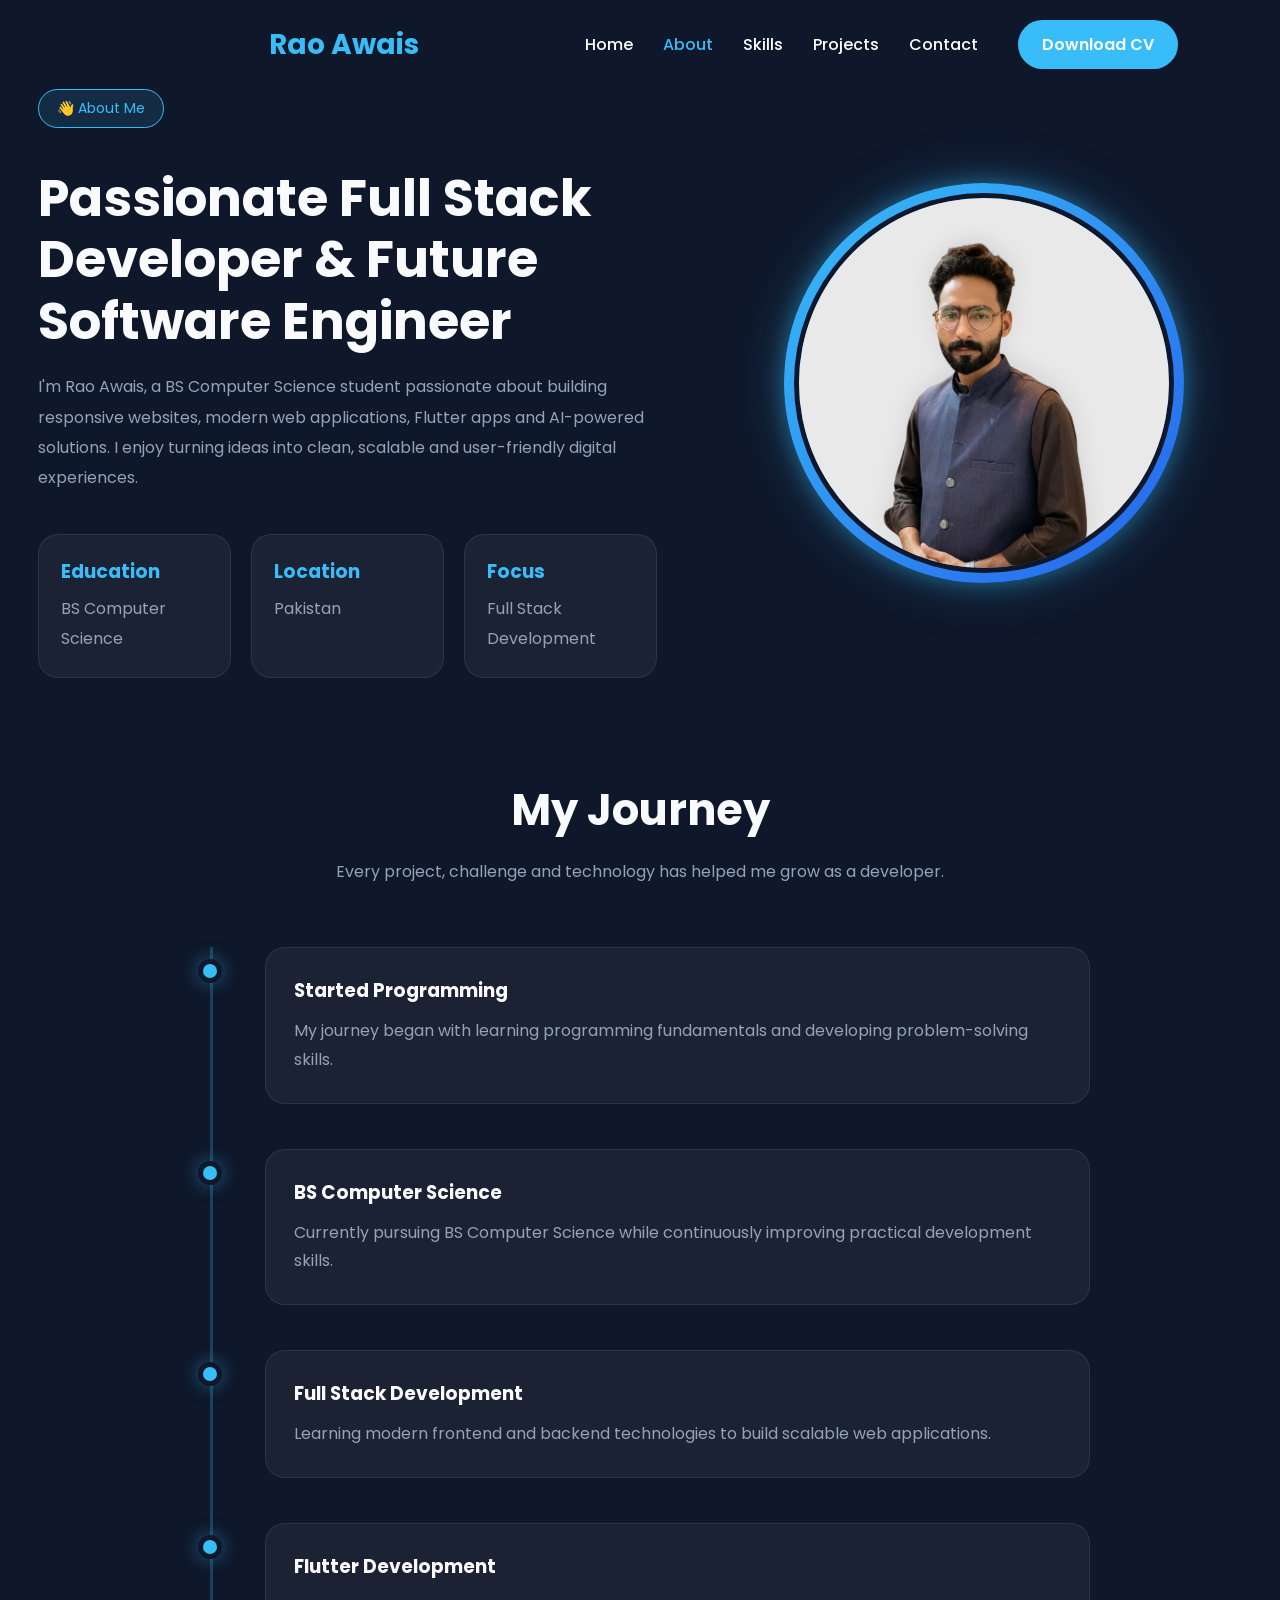
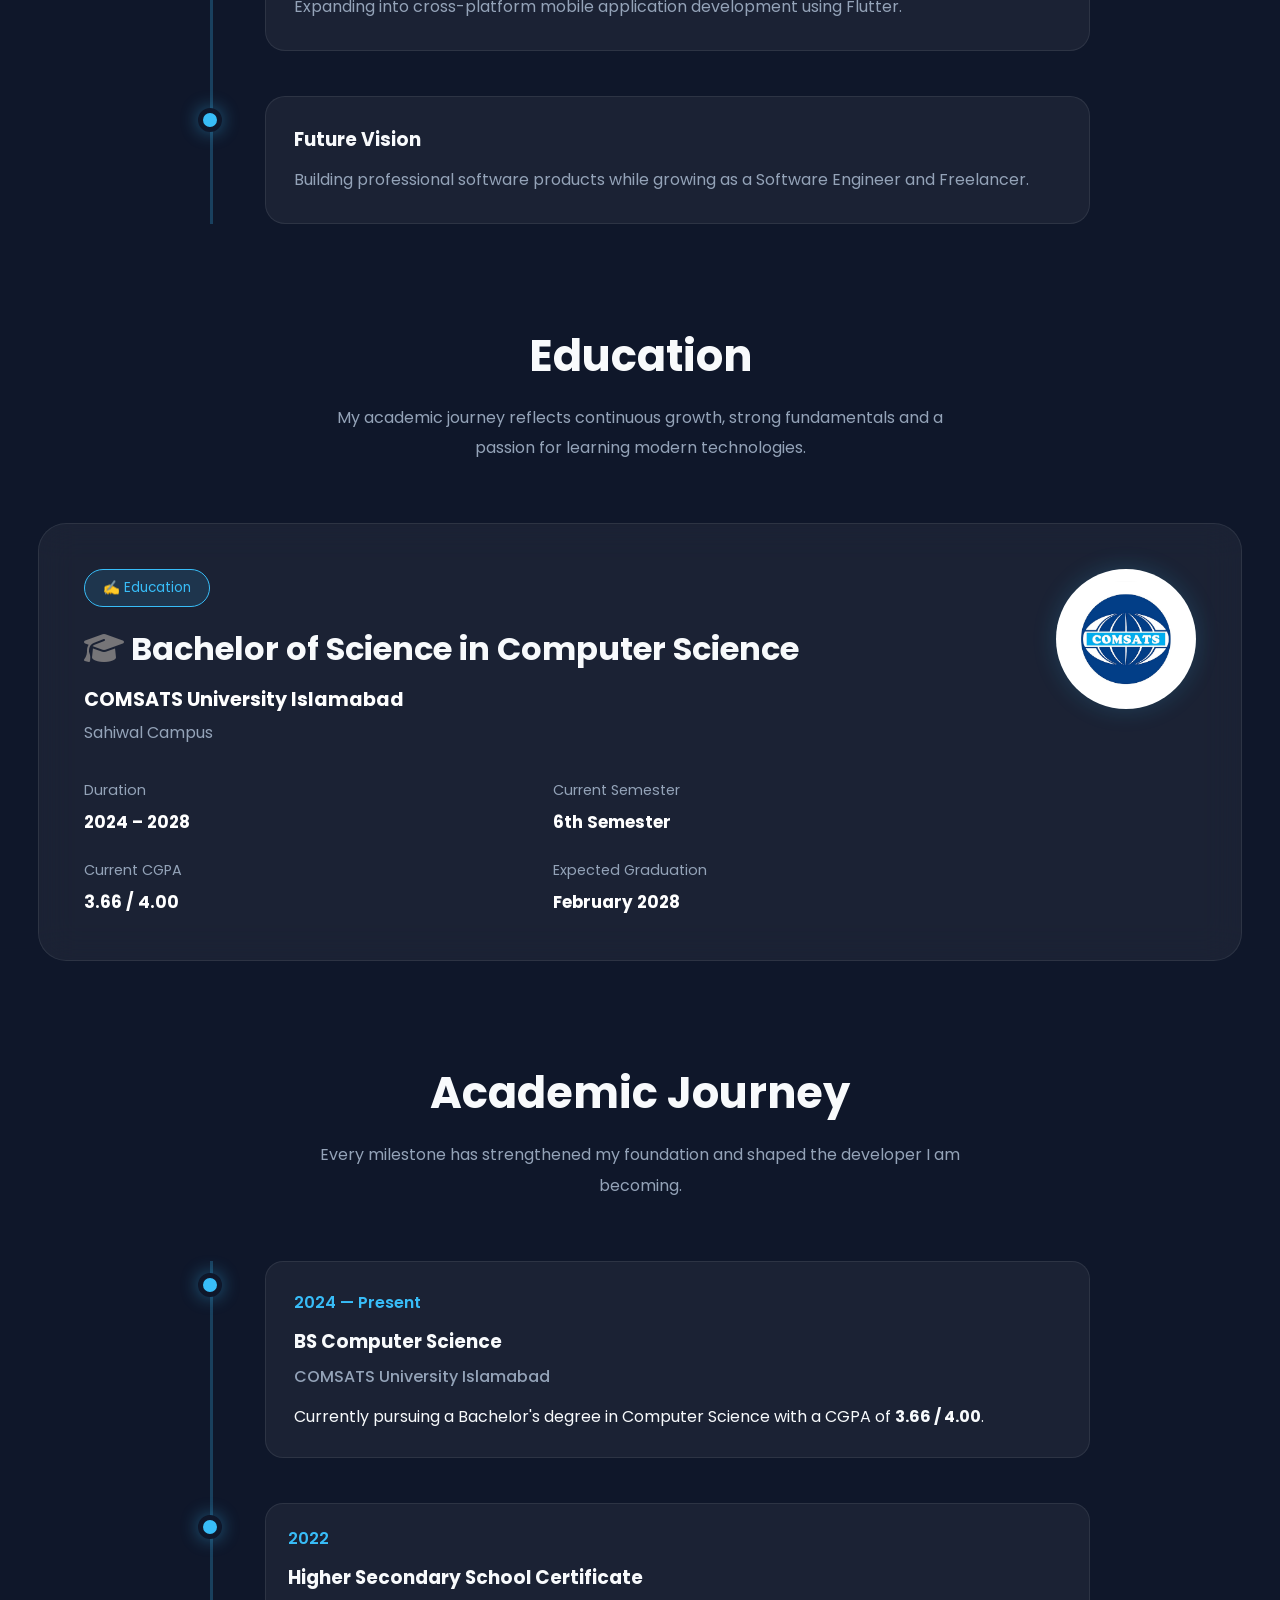
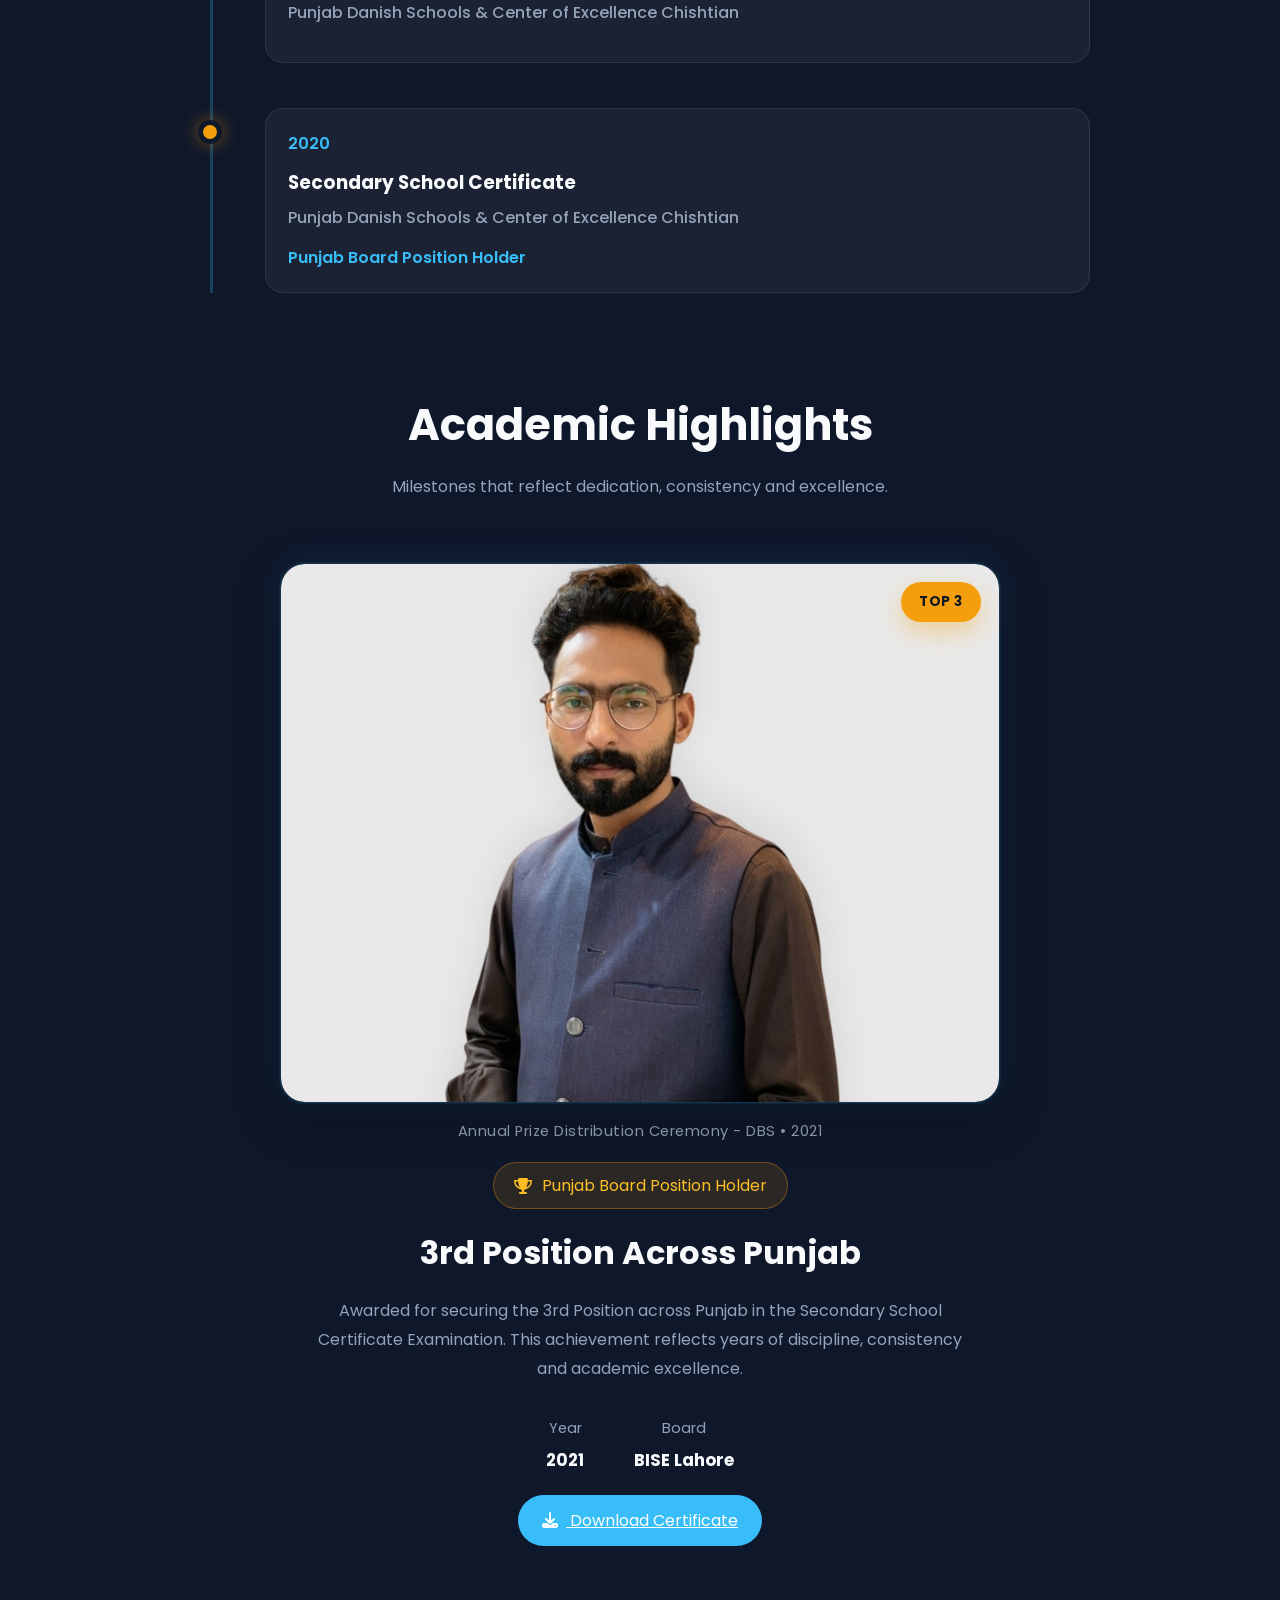
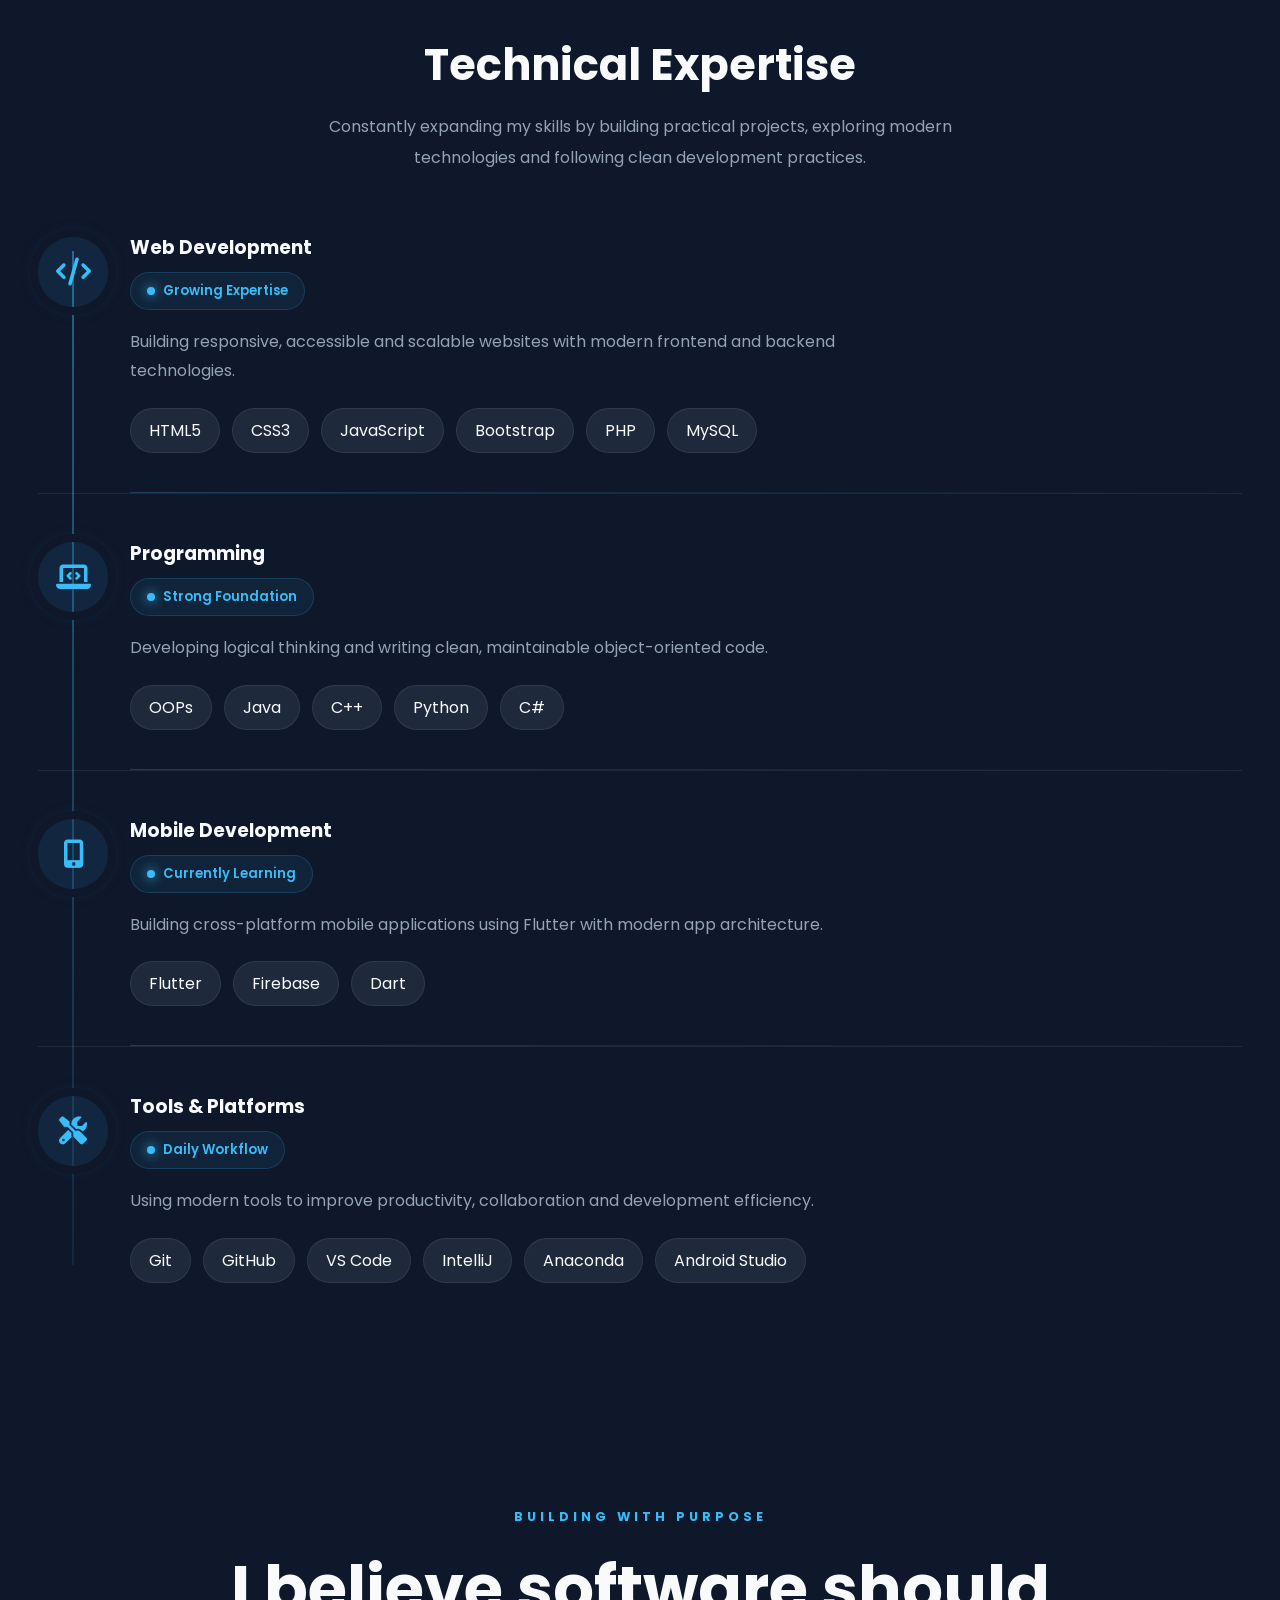
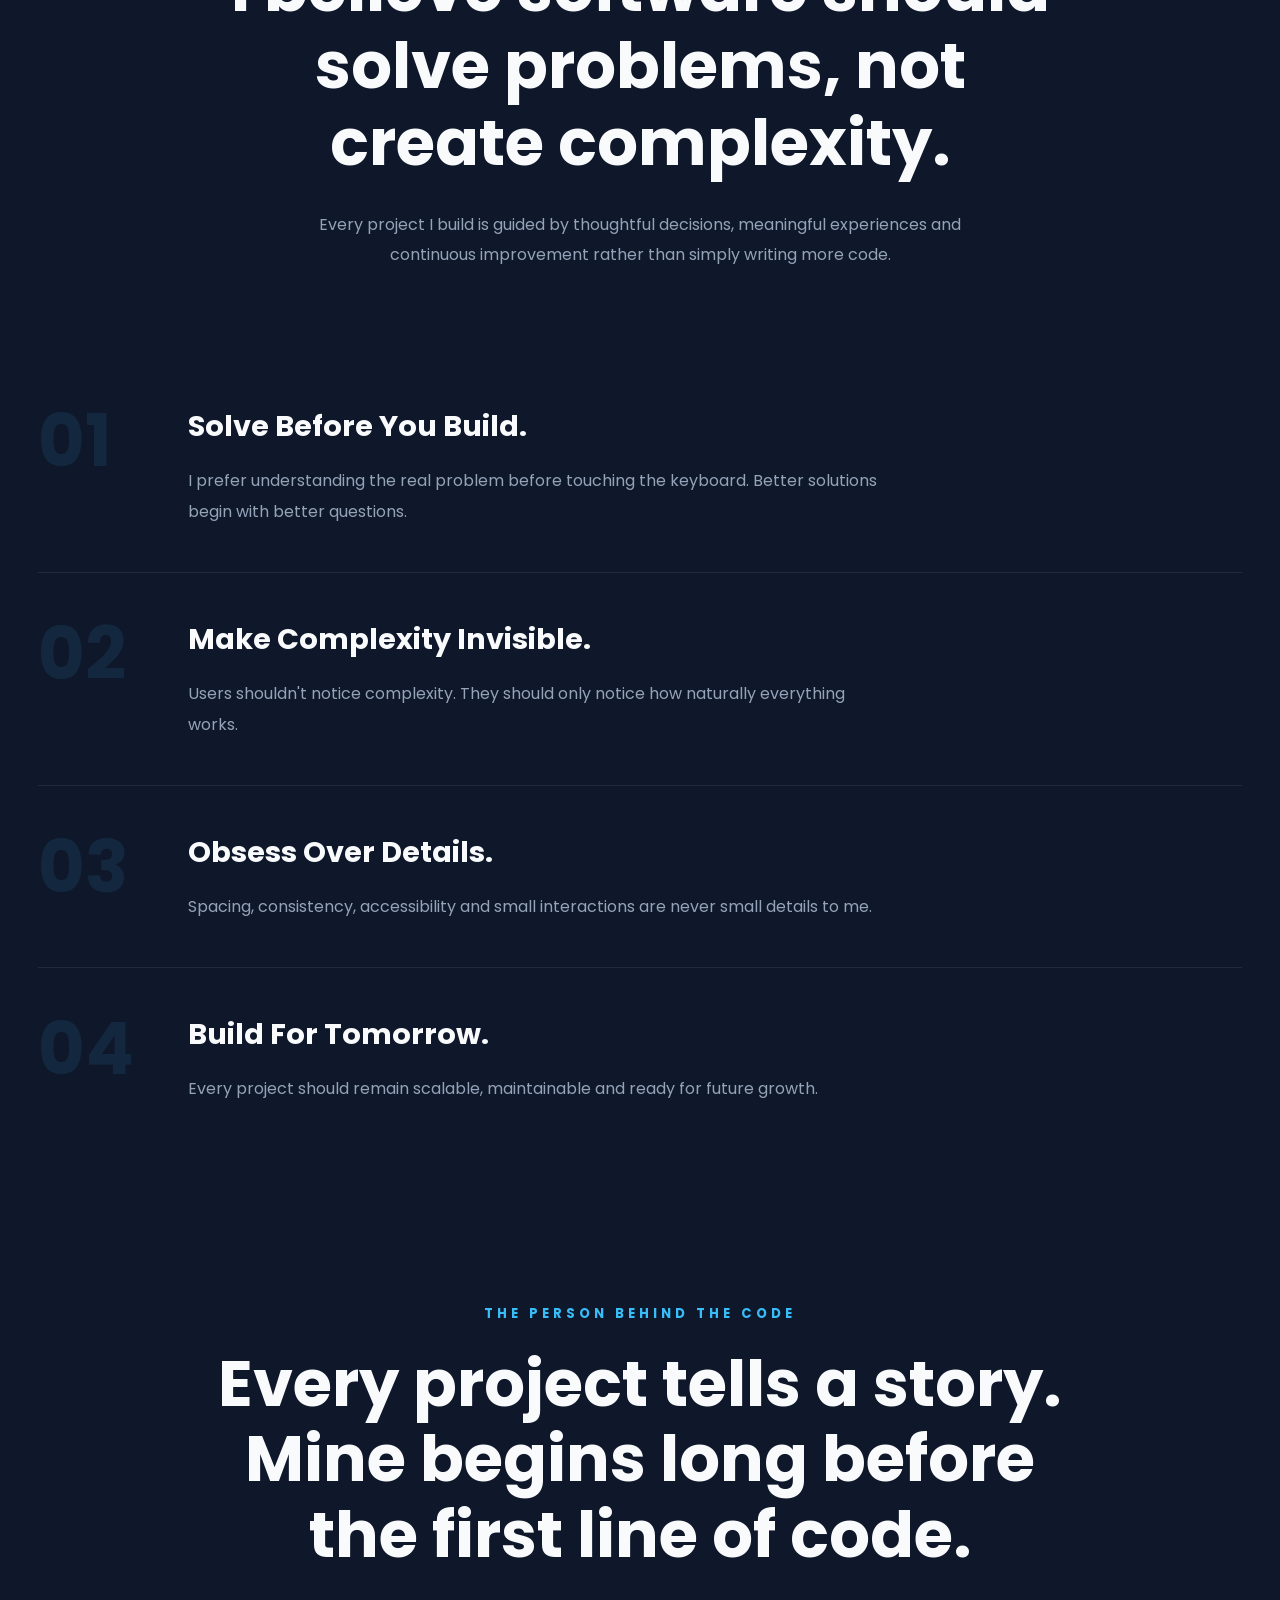
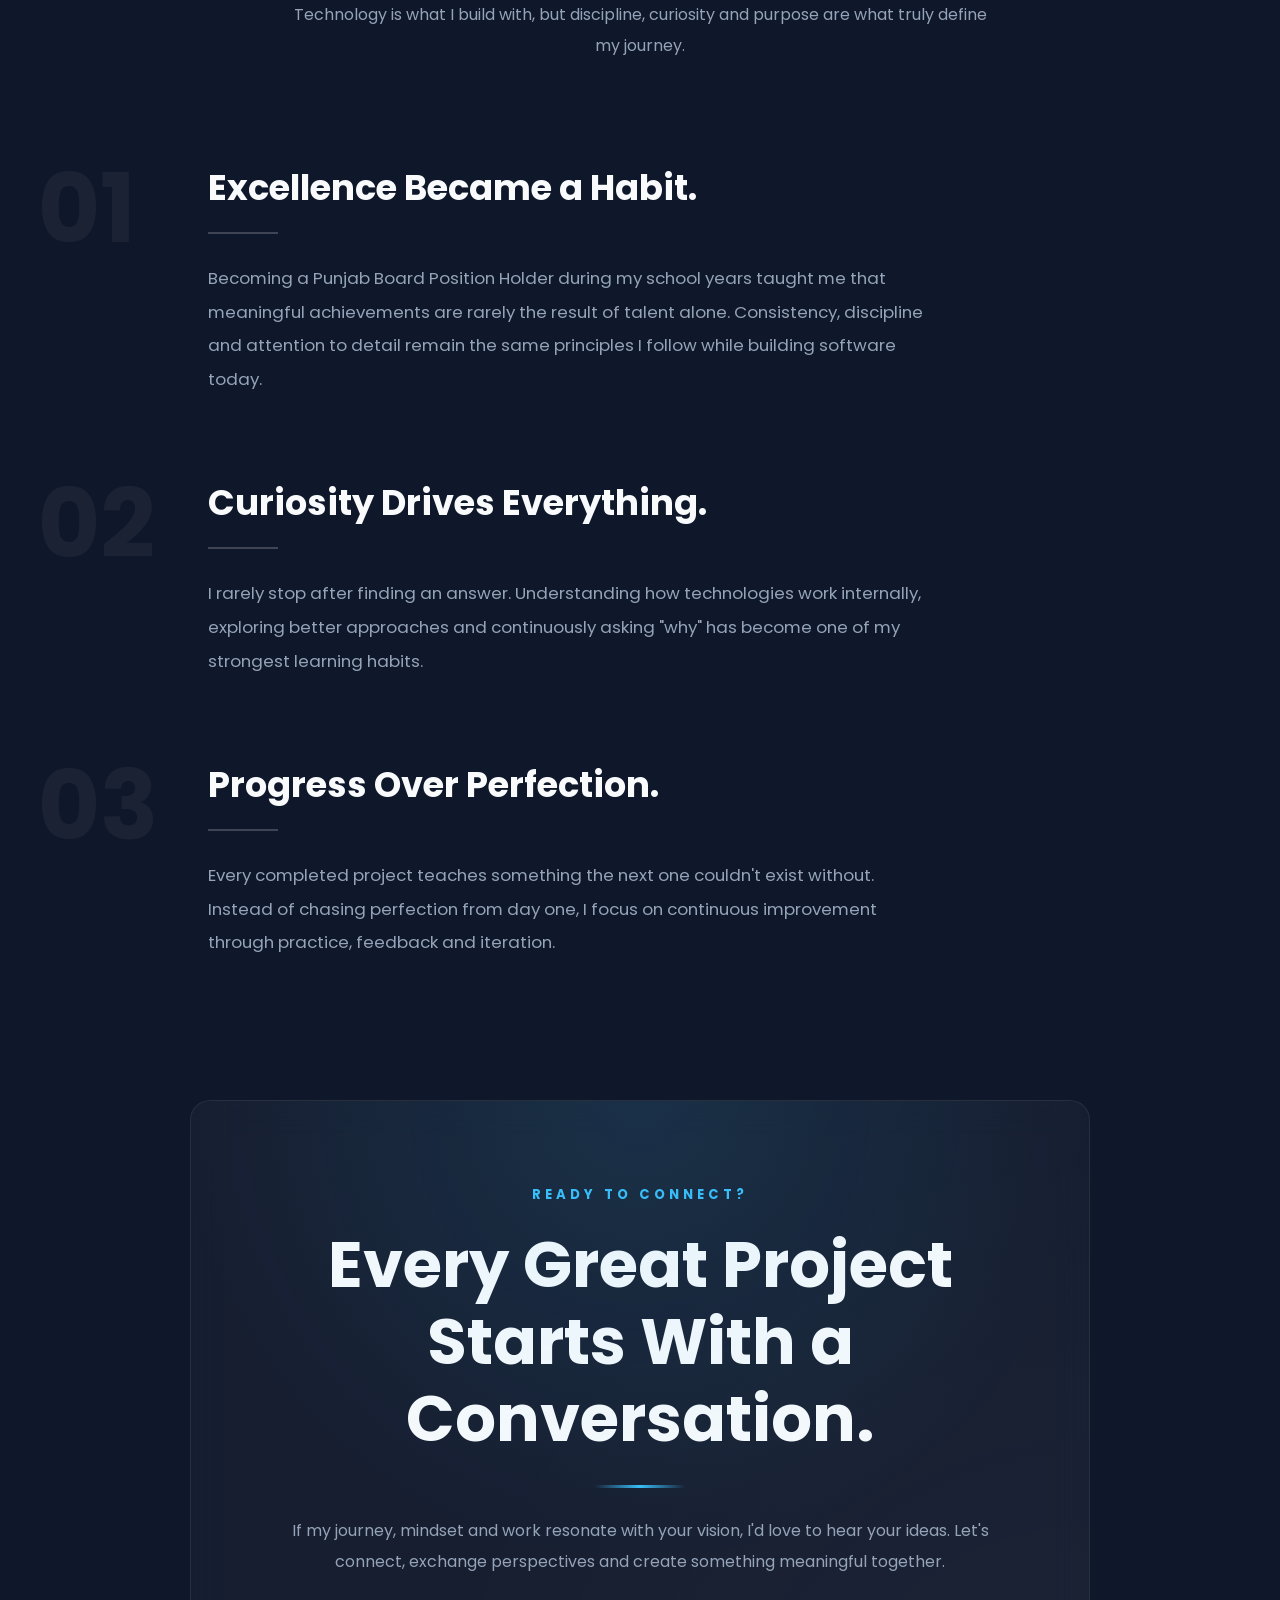
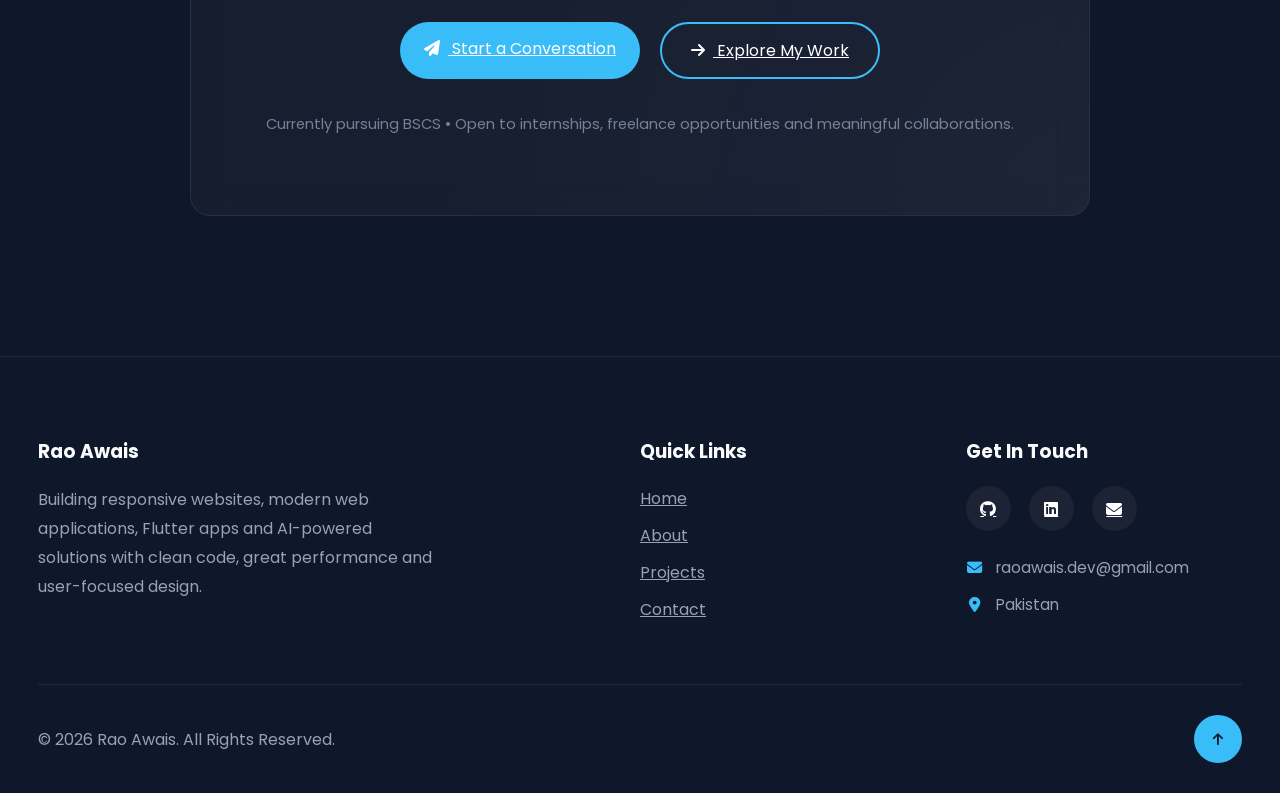
==== commit 85cee03c: "1400.css updated with desktop-fluid.css and code made prettier!" ====
--- a/about.html
+++ b/about.html
@@ -13,994 +13,666 @@
     />
 
     <link rel="stylesheet" href="css/style.css" />
-    <link rel="stylesheet" href="css/responsiveness/1400.css">
-<link rel="stylesheet" href="css/responsiveness/1199.css">
-<link rel="stylesheet" href="css/responsiveness/991.css">
-<link rel="stylesheet" href="css/responsiveness/767.css">
-<link rel="stylesheet" href="css/responsiveness/575.css">
+    <link rel="stylesheet" href="css/responsiveness/desktop-fluid.css" />
+    <link rel="stylesheet" href="css/responsiveness/1199.css" />
+    <link rel="stylesheet" href="css/responsiveness/991.css" />
+    <link rel="stylesheet" href="css/responsiveness/767.css" />
+    <link rel="stylesheet" href="css/responsiveness/575.css" />
   </head>
 
   <body>
     <div id="navbar-container"></div>
 
-
-<section class="about-hero reveal">
-
-    <div class="container">
-
+    <section class="about-hero reveal">
+      <div class="container">
         <div class="about-hero-wrapper">
-
-            <!-- Left -->
-
-            <div class="about-hero-content">
-
-                <span class="hero-tag">
-                    👋 About Me
-                </span>
-
-                <h1>Passionate Full Stack Developer & Future Software Engineer</h1>
-
-                <p>
-
-                    I'm Rao Awais, a BS Computer Science student passionate about building responsive websites, modern web applications, Flutter apps and AI-powered solutions. I enjoy turning ideas into clean, scalable and user-friendly digital experiences.
-
-                </p>
-
-                <div class="about-quick-info">
-
-                    <div>
-
-                        <h3>Education</h3>
-
-                        <p>BS Computer Science</p>
-
-                    </div>
-
-                    <div>
-
-                        <h3>Location</h3>
-
-                        <p>Pakistan</p>
-
-                    </div>
-
-                    <div>
-
-                        <h3>Focus</h3>
-
-                        <p>Full Stack Development</p>
-
-                    </div>
-
-                </div>
-
-            </div>
-
-            <!-- Right -->
-
-            <div class="about-hero-image">
-
-                <div class="about-image-circle">
-
-                    <img src="images/profile-picture.jpeg"
-                         alt="Rao Awais">
-
-                </div>
-
-            </div>
-
-        </div>
-
-    </div>
-
-</section>
-
-
-<section class="journey reveal">
-
-    <div class="container">
-
+          <!-- Left -->
+
+          <div class="about-hero-content">
+            <span class="hero-tag"> 👋 About Me </span>
+
+            <h1>Passionate Full Stack Developer & Future Software Engineer</h1>
+
+            <p>
+              I'm Rao Awais, a BS Computer Science student passionate about
+              building responsive websites, modern web applications, Flutter
+              apps and AI-powered solutions. I enjoy turning ideas into clean,
+              scalable and user-friendly digital experiences.
+            </p>
+
+            <div class="about-quick-info">
+              <div>
+                <h3>Education</h3>
+
+                <p>BS Computer Science</p>
+              </div>
+
+              <div>
+                <h3>Location</h3>
+
+                <p>Pakistan</p>
+              </div>
+
+              <div>
+                <h3>Focus</h3>
+
+                <p>Full Stack Development</p>
+              </div>
+            </div>
+          </div>
+
+          <!-- Right -->
+
+          <div class="about-hero-image">
+            <div class="about-image-circle">
+              <img src="images/profile-picture.jpeg" alt="Rao Awais" />
+            </div>
+          </div>
+        </div>
+      </div>
+    </section>
+
+    <section class="journey reveal">
+      <div class="container">
         <div class="section-title">
-
-            <h2>My Journey</h2>
+          <h2>My Journey</h2>
+
+          <p>
+            Every project, challenge and technology has helped me grow as a
+            developer.
+          </p>
+        </div>
+
+        <div class="timeline">
+          <div class="timeline-item">
+            <div class="timeline-dot"></div>
+
+            <div class="timeline-content">
+              <h3>Started Programming</h3>
+
+              <p>
+                My journey began with learning programming fundamentals and
+                developing problem-solving skills.
+              </p>
+            </div>
+          </div>
+
+          <div class="timeline-item">
+            <div class="timeline-dot"></div>
+
+            <div class="timeline-content">
+              <h3>BS Computer Science</h3>
+
+              <p>
+                Currently pursuing BS Computer Science while continuously
+                improving practical development skills.
+              </p>
+            </div>
+          </div>
+
+          <div class="timeline-item">
+            <div class="timeline-dot"></div>
+
+            <div class="timeline-content">
+              <h3>Full Stack Development</h3>
+
+              <p>
+                Learning modern frontend and backend technologies to build
+                scalable web applications.
+              </p>
+            </div>
+          </div>
+
+          <div class="timeline-item">
+            <div class="timeline-dot"></div>
+
+            <div class="timeline-content">
+              <h3>Flutter Development</h3>
+
+              <p>
+                Expanding into cross-platform mobile application development
+                using Flutter.
+              </p>
+            </div>
+          </div>
+
+          <div class="timeline-item">
+            <div class="timeline-dot"></div>
+
+            <div class="timeline-content">
+              <h3>Future Vision</h3>
+
+              <p>
+                Building professional software products while growing as a
+                Software Engineer and Freelancer.
+              </p>
+            </div>
+          </div>
+        </div>
+      </div>
+    </section>
+
+    <section class="education-section reveal">
+      <div class="container">
+        <div class="section-title">
+          <h2>Education</h2>
+
+          <p>
+            My academic journey reflects continuous growth, strong fundamentals
+            and a passion for learning modern technologies.
+          </p>
+        </div>
+
+        <div class="education-card">
+          <div class="education-content">
+            <span class="education-badge"> ✍️ Education </span>
+
+            <h3>
+              <i class="fa-solid fa-graduation-cap"></i>
+              Bachelor of Science in Computer Science
+            </h3>
+
+            <h4>COMSATS University Islamabad</h4>
+
+            <p class="campus">Sahiwal Campus</p>
+
+            <div class="education-meta">
+              <div>
+                <span>Duration</span>
+                <strong>2024 – 2028</strong>
+              </div>
+
+              <div>
+                <span>Current Semester</span>
+                <strong>6th Semester</strong>
+              </div>
+
+              <div>
+                <span>Current CGPA</span>
+                <strong>3.66 / 4.00</strong>
+              </div>
+
+              <div>
+                <span>Expected Graduation</span>
+                <strong>February 2028</strong>
+              </div>
+            </div>
+          </div>
+
+          <div class="education-logo">
+            <img src="images/comsats-logo.jpg" alt="COMSATS University Logo" />
+          </div>
+        </div>
+      </div>
+    </section>
+
+    <section class="education-timeline reveal">
+      <div class="container">
+        <div class="section-title">
+          <h2>Academic Journey</h2>
+
+          <p>
+            Every milestone has strengthened my foundation and shaped the
+            developer I am becoming.
+          </p>
+        </div>
+
+        <div class="timeline">
+          <!-- BS -->
+
+          <div class="timeline-item active">
+            <div class="timeline-dot"></div>
+
+            <div class="timeline-card">
+              <span class="timeline-year"> 2024 — Present </span>
+
+              <h3>BS Computer Science</h3>
+
+              <h4>COMSATS University Islamabad</h4>
+
+              <p>
+                Currently pursuing a Bachelor's degree in Computer Science with
+                a CGPA of <strong>3.66 / 4.00</strong>.
+              </p>
+            </div>
+          </div>
+
+          <!-- HSSC -->
+
+          <div class="timeline-item">
+            <div class="timeline-dot"></div>
+
+            <div class="timeline-card small">
+              <span class="timeline-year"> 2022 </span>
+
+              <h3>Higher Secondary School Certificate</h3>
+
+              <h4>Punjab Danish Schools & Center of Excellence Chishtian</h4>
+            </div>
+          </div>
+
+          <!-- SSC -->
+
+          <div class="timeline-item">
+            <div class="timeline-dot achievement"></div>
+
+            <div class="timeline-card small">
+              <span class="timeline-year"> 2020 </span>
+
+              <h3>Secondary School Certificate</h3>
+
+              <h4>Punjab Danish Schools & Center of Excellence Chishtian</h4>
+
+              <p class="highlight">Punjab Board Position Holder</p>
+            </div>
+          </div>
+        </div>
+      </div>
+    </section>
+
+    <section class="achievement-showcase reveal">
+      <div class="container">
+        <div class="section-title">
+          <h2>Academic Highlights</h2>
+
+          <p>Milestones that reflect dedication, consistency and excellence.</p>
+        </div>
+
+        <div class="highlight-card">
+          <div class="highlight-image">
+            <img
+              src="images/profile-picture.jpeg"
+              alt="Punjab Board Position Holder"
+            />
+
+            <div class="highlight-ribbon">TOP 3</div>
+
+            <a
+              href="documents/ssc-board-position-certificate.pdf"
+              class="highlight-overlay"
+              target="_blank"
+            >
+              <i class="fa-solid fa-expand"></i>
+
+              View Certificate
+            </a>
+          </div>
+
+          <p class="achievement-caption">
+            Annual Prize Distribution Ceremony - DBS • 2021
+          </p>
+
+          <div class="highlight-content">
+            <span class="highlight-badge">
+              <i class="fa-solid fa-trophy"></i>
+
+              Punjab Board Position Holder
+            </span>
+
+            <h3>3rd Position Across Punjab</h3>
 
             <p>
-
-                Every project, challenge and technology has helped me grow as a developer.
-
+              Awarded for securing the 3rd Position across Punjab in the
+              Secondary School Certificate Examination. This achievement
+              reflects years of discipline, consistency and academic excellence.
             </p>
 
-        </div>
-
-        <div class="timeline">
-
-            <div class="timeline-item">
-
-                <div class="timeline-dot"></div>
-
-                <div class="timeline-content">
-
-                    <h3>Started Programming</h3>
-
-                    <p>
-
-                        My journey began with learning programming fundamentals and developing problem-solving skills.
-
-                    </p>
-
-                </div>
-
-            </div>
-
-            <div class="timeline-item">
-
-                <div class="timeline-dot"></div>
-
-                <div class="timeline-content">
-
-                    <h3>BS Computer Science</h3>
-
-                    <p>
-
-                        Currently pursuing BS Computer Science while continuously improving practical development skills.
-
-                    </p>
-
-                </div>
-
-            </div>
-
-            <div class="timeline-item">
-
-                <div class="timeline-dot"></div>
-
-                <div class="timeline-content">
-
-                    <h3>Full Stack Development</h3>
-
-                    <p>
-
-                        Learning modern frontend and backend technologies to build scalable web applications.
-
-                    </p>
-
-                </div>
-
-            </div>
-
-            <div class="timeline-item">
-
-                <div class="timeline-dot"></div>
-
-                <div class="timeline-content">
-
-                    <h3>Flutter Development</h3>
-
-                    <p>
-
-                        Expanding into cross-platform mobile application development using Flutter.
-
-                    </p>
-
-                </div>
-
-            </div>
-
-            <div class="timeline-item">
-
-                <div class="timeline-dot"></div>
-
-                <div class="timeline-content">
-
-                    <h3>Future Vision</h3>
-
-                    <p>
-
-                        Building professional software products while growing as a Software Engineer and Freelancer.
-
-                    </p>
-
-                </div>
-
-            </div>
-
-        </div>
-
-    </div>
-
-</section>
-
-<section class="education-section reveal">
-  <div class="container">
-
-    <div class="section-title">
-      <h2>Education</h2>
-
-      <p>
-        My academic journey reflects continuous growth, strong fundamentals and
-        a passion for learning modern technologies.
-      </p>
-    </div>
-
-    <div class="education-card">
-
-      <div class="education-content">
-
-        <span class="education-badge">
-          ✍️ Education
-        </span>
-
-        <h3>
-          <i class="fa-solid fa-graduation-cap"></i>
-            Bachelor of Science in Computer Science
-        </h3>
-
-        <h4>
-          COMSATS University Islamabad
-        </h4>
-
-        <p class="campus">
-          Sahiwal Campus
-        </p>
-
-        <div class="education-meta">
-
-          <div>
-            <span>Duration</span>
-            <strong>2024 – 2028</strong>
-          </div>
-
-          <div>
-            <span>Current Semester</span>
-            <strong>6th Semester</strong>
-          </div>
-
-          <div>
-            <span>Current CGPA</span>
-            <strong>3.66 / 4.00</strong>
-          </div>
-
-          <div>
-            <span>Expected Graduation</span>
-            <strong>February 2028</strong>
-          </div>
-
-        </div>
-
-      </div>
-
-      <div class="education-logo">
-
-        <img
-          src="images/comsats-logo.jpg"
-          alt="COMSATS University Logo"
-        >
-
-      </div>
-
-    </div>
-
-  </div>
-</section>
-
-<section class="education-timeline reveal">
-
-    <div class="container">
-
-        <div class="section-title">
-
-            <h2>Academic Journey</h2>
-
-            <p>
-                Every milestone has strengthened my foundation and shaped the
-                developer I am becoming.
-            </p>
-
-        </div>
-
-        <div class="timeline">
-
-            <!-- BS -->
-
-            <div class="timeline-item active">
-
-                <div class="timeline-dot"></div>
-
-                <div class="timeline-card">
-
-                    <span class="timeline-year">
-                        2024 — Present
-                    </span>
-
-                    <h3>BS Computer Science</h3>
-
-                    <h4>COMSATS University Islamabad</h4>
-
-                    <p>
-                        Currently pursuing a Bachelor's degree in Computer
-                        Science with a CGPA of <strong>3.66 / 4.00</strong>.
-                    </p>
-
-                </div>
-
-            </div>
-
-            <!-- HSSC -->
-
-            <div class="timeline-item">
-
-                <div class="timeline-dot"></div>
-
-                <div class="timeline-card small">
-
-                    <span class="timeline-year">
-                        2022
-                    </span>
-
-                    <h3>Higher Secondary School Certificate</h3>
-
-                    <h4>
-                        Punjab Danish Schools &
-                        Center of Excellence Chishtian
-                    </h4>
-
-                </div>
-
-            </div>
-
-            <!-- SSC -->
-
-            <div class="timeline-item">
-
-                <div class="timeline-dot achievement"></div>
-
-                <div class="timeline-card small">
-
-                    <span class="timeline-year">
-                        2020
-                    </span>
-
-                    <h3>Secondary School Certificate</h3>
-
-                    <h4>
-                        Punjab Danish Schools &
-                        Center of Excellence Chishtian
-                    </h4>
-
-                    <p class="highlight">
-                        Punjab Board Position Holder
-                    </p>
-
-                </div>
-
-            </div>
-
-        </div>
-
-    </div>
-
-</section>
-
-<section class="achievement-showcase reveal">
-
-    <div class="container">
-
-        <div class="section-title">
-
-            <h2>Academic Highlights</h2>
-
-            <p>
-                Milestones that reflect dedication, consistency and excellence.
-            </p>
-
-        </div>
-
-        <div class="highlight-card">
-
-            <div class="highlight-image">
-
-    <img
-        src="images/profile-picture.jpeg"
-        alt="Punjab Board Position Holder">
-
-    <div class="highlight-ribbon">
-
-        TOP 3
-
-    </div>
-
-    <a href="documents/ssc-board-position-certificate.pdf"
-       class="highlight-overlay"
-       target="_blank">
-
-        <i class="fa-solid fa-expand"></i>
-
-        View Certificate
-
-    </a>
-
-</div>
-
-<p class="achievement-caption">
-
-    Annual Prize Distribution Ceremony - DBS • 2021
-
-</p>
-
-            <div class="highlight-content">
-
-                <span class="highlight-badge">
-
-                    <i class="fa-solid fa-trophy"></i>
-
-                    Punjab Board Position Holder
-
-                </span>
-
-                <h3>
-
-                    3rd Position Across Punjab
-
-                </h3>
-
-                <p>
-
-                    Awarded for securing the 3rd Position across Punjab in the
-                    Secondary School Certificate Examination. This achievement
-                    reflects years of discipline, consistency and academic
-                    excellence.
-
-                </p>
-
-                <div class="highlight-meta">
-
-                    <div>
-
-                        <span>Year</span>
-
-                        <strong>2021</strong>
-
-                    </div>
-
-                    <div>
-
-                        <span>Board</span>
-
-                        <strong>BISE Lahore</strong>
-
-                    </div>
-
-                </div>
-
-                <a href="documents/ssc-board-position-certificate.pdf"
-                   class="btn-primary"
-                   download>
-
-                    <i class="fa-solid fa-download"></i>
-
-                    Download Certificate
-
-                </a>
-
-            </div>
-
-        </div>
-
-    </div>
-
-</section>
-
-<!-- ===========================
+            <div class="highlight-meta">
+              <div>
+                <span>Year</span>
+
+                <strong>2021</strong>
+              </div>
+
+              <div>
+                <span>Board</span>
+
+                <strong>BISE Lahore</strong>
+              </div>
+            </div>
+
+            <a
+              href="documents/ssc-board-position-certificate.pdf"
+              class="btn-primary"
+              download
+            >
+              <i class="fa-solid fa-download"></i>
+
+              Download Certificate
+            </a>
+          </div>
+        </div>
+      </div>
+    </section>
+
+    <!-- ===========================
       Technical Expertise
 ============================ -->
 
-<section class="expertise reveal">
-
-    <div class="container">
-
+    <section class="expertise reveal">
+      <div class="container">
         <div class="section-title">
-
-            <h2>Technical Expertise</h2>
+          <h2>Technical Expertise</h2>
+
+          <p>
+            Constantly expanding my skills by building practical projects,
+            exploring modern technologies and following clean development
+            practices.
+          </p>
+        </div>
+
+        <div class="expertise-list">
+          <!-- Web -->
+
+          <article class="expertise-item">
+            <div class="expertise-heading">
+              <div class="expertise-icon">
+                <i class="fa-solid fa-code"></i>
+              </div>
+
+              <div>
+                <h3>Web Development</h3>
+
+                <span class="expertise-level">Growing Expertise</span>
+              </div>
+            </div>
 
             <p>
-                Constantly expanding my skills by building practical projects,
-                exploring modern technologies and following clean development
-                practices.
+              Building responsive, accessible and scalable websites with modern
+              frontend and backend technologies.
             </p>
 
-        </div>
-
-        <div class="expertise-list">
-
-            <!-- Web -->
-
-            <article class="expertise-item">
-
-                <div class="expertise-heading">
-
-                    <div class="expertise-icon">
-
-                        <i class="fa-solid fa-code"></i>
-
-                    </div>
-
-                    <div>
-
-                        <h3>Web Development</h3>
-
-                        <span class="expertise-level">Growing Expertise</span>
-
-                    </div>
-
-                </div>
-
-                <p>
-
-                    Building responsive, accessible and scalable websites with
-                    modern frontend and backend technologies.
-
-                </p>
-
-                <div class="expertise-tags">
-
-                    <span>HTML5</span>
-                    <span>CSS3</span>
-                    <span>JavaScript</span>
-                    <span>Bootstrap</span>
-                    <span>PHP</span>
-                    <span>MySQL</span>
-
-                </div>
-
-            </article>
-
-            <!-- Programming -->
-
-            <article class="expertise-item">
-
-                <div class="expertise-heading">
-
-                    <div class="expertise-icon">
-
-                        <i class="fa-solid fa-laptop-code"></i>
-
-                    </div>
-
-                    <div>
-
-                        <h3>Programming</h3>
-
-                        <span class="expertise-level">Strong Foundation</span>
-
-                    </div>
-
-                </div>
-
-                <p>
-
-                    Developing logical thinking and writing clean,
-                    maintainable object-oriented code.
-
-                </p>
-
-                <div class="expertise-tags">
-
-                    <span>OOPs</span>
-                    <span>Java</span>
-                    <span>C++</span>
-                    <span>Python</span>
-                    <span>C#</span>
-
-                </div>
-
-            </article>
-
-            <!-- Mobile -->
-
-            <article class="expertise-item">
-
-                <div class="expertise-heading">
-
-                    <div class="expertise-icon">
-
-                        <i class="fa-solid fa-mobile-screen-button"></i>
-
-                    </div>
-
-                    <div>
-
-                        <h3>Mobile Development</h3>
-
-                        <span class="expertise-level">Currently Learning</span>
-
-                    </div>
-
-                </div>
-
-                <p>
-
-                    Building cross-platform mobile applications using Flutter
-                    with modern app architecture.
-
-                </p>
-
-                <div class="expertise-tags">
-
-                    <span>Flutter</span>
-                    <span>Firebase</span>
-                    <span>Dart</span>
-
-                </div>
-
-            </article>
-
-            <!-- Tools -->
-
-            <article class="expertise-item">
-
-                <div class="expertise-heading">
-
-                    <div class="expertise-icon">
-
-                        <i class="fa-solid fa-screwdriver-wrench"></i>
-
-                    </div>
-
-                    <div>
-
-                        <h3>Tools & Platforms</h3>
-
-                        <span class="expertise-level">Daily Workflow</span>
-
-                    </div>
-
-                </div>
-
-                <p>
-
-                    Using modern tools to improve productivity, collaboration
-                    and development efficiency.
-
-                </p>
-
-                <div class="expertise-tags">
-
-                    <span>Git</span>
-                    <span>GitHub</span>
-                    <span>VS Code</span>
-                    <span>IntelliJ</span>
-                    <span>Anaconda</span>
-                    <span>Android Studio</span>
-
-                </div>
-
-            </article>
-
-        </div>
-
-    </div>
-
-</section>
-
-<!-- ===========================
+            <div class="expertise-tags">
+              <span>HTML5</span>
+              <span>CSS3</span>
+              <span>JavaScript</span>
+              <span>Bootstrap</span>
+              <span>PHP</span>
+              <span>MySQL</span>
+            </div>
+          </article>
+
+          <!-- Programming -->
+
+          <article class="expertise-item">
+            <div class="expertise-heading">
+              <div class="expertise-icon">
+                <i class="fa-solid fa-laptop-code"></i>
+              </div>
+
+              <div>
+                <h3>Programming</h3>
+
+                <span class="expertise-level">Strong Foundation</span>
+              </div>
+            </div>
+
+            <p>
+              Developing logical thinking and writing clean, maintainable
+              object-oriented code.
+            </p>
+
+            <div class="expertise-tags">
+              <span>OOPs</span>
+              <span>Java</span>
+              <span>C++</span>
+              <span>Python</span>
+              <span>C#</span>
+            </div>
+          </article>
+
+          <!-- Mobile -->
+
+          <article class="expertise-item">
+            <div class="expertise-heading">
+              <div class="expertise-icon">
+                <i class="fa-solid fa-mobile-screen-button"></i>
+              </div>
+
+              <div>
+                <h3>Mobile Development</h3>
+
+                <span class="expertise-level">Currently Learning</span>
+              </div>
+            </div>
+
+            <p>
+              Building cross-platform mobile applications using Flutter with
+              modern app architecture.
+            </p>
+
+            <div class="expertise-tags">
+              <span>Flutter</span>
+              <span>Firebase</span>
+              <span>Dart</span>
+            </div>
+          </article>
+
+          <!-- Tools -->
+
+          <article class="expertise-item">
+            <div class="expertise-heading">
+              <div class="expertise-icon">
+                <i class="fa-solid fa-screwdriver-wrench"></i>
+              </div>
+
+              <div>
+                <h3>Tools & Platforms</h3>
+
+                <span class="expertise-level">Daily Workflow</span>
+              </div>
+            </div>
+
+            <p>
+              Using modern tools to improve productivity, collaboration and
+              development efficiency.
+            </p>
+
+            <div class="expertise-tags">
+              <span>Git</span>
+              <span>GitHub</span>
+              <span>VS Code</span>
+              <span>IntelliJ</span>
+              <span>Anaconda</span>
+              <span>Android Studio</span>
+            </div>
+          </article>
+        </div>
+      </div>
+    </section>
+
+    <!-- ===========================
       Building With Purpose
 ============================ -->
 
-<section class="philosophy reveal">
-
-    <div class="container">
-
+    <section class="philosophy reveal">
+      <div class="container">
         <div class="philosophy-intro">
-
-            <span class="section-label">
-
-                BUILDING WITH PURPOSE
-
-            </span>
-
-            <h2>
-
-                I believe software should solve problems,
-                not create complexity.
-
-            </h2>
-
-            <p>
-
-                Every project I build is guided by thoughtful
-                decisions, meaningful experiences and continuous
-                improvement rather than simply writing more code.
-
-            </p>
-
+          <span class="section-label"> BUILDING WITH PURPOSE </span>
+
+          <h2>
+            I believe software should solve problems, not create complexity.
+          </h2>
+
+          <p>
+            Every project I build is guided by thoughtful decisions, meaningful
+            experiences and continuous improvement rather than simply writing
+            more code.
+          </p>
         </div>
 
         <div class="philosophy-list">
-
-            <article class="philosophy-item">
-
-                <span class="philosophy-number">01</span>
-
-                <div>
-
-                    <h3>Solve Before You Build.</h3>
-
-                    <p>
-
-                        I prefer understanding the real problem before
-                        touching the keyboard. Better solutions begin with
-                        better questions.
-
-                    </p>
-
-                </div>
-
-            </article>
-
-            <article class="philosophy-item">
-
-                <span class="philosophy-number">02</span>
-
-                <div>
-
-                    <h3>Make Complexity Invisible.</h3>
-
-                    <p>
-
-                        Users shouldn't notice complexity. They should only
-                        notice how naturally everything works.
-
-                    </p>
-
-                </div>
-
-            </article>
-
-            <article class="philosophy-item">
-
-                <span class="philosophy-number">03</span>
-
-                <div>
-
-                    <h3>Obsess Over Details.</h3>
-
-                    <p>
-
-                        Spacing, consistency, accessibility and small
-                        interactions are never small details to me.
-
-                    </p>
-
-                </div>
-
-            </article>
-
-            <article class="philosophy-item">
-
-                <span class="philosophy-number">04</span>
-
-                <div>
-
-                    <h3>Build For Tomorrow.</h3>
-
-                    <p>
-
-                        Every project should remain scalable,
-                        maintainable and ready for future growth.
-
-                    </p>
-
-                </div>
-
-            </article>
-
-        </div>
-
-    </div>
-
-</section>
-
-<!--==========================
+          <article class="philosophy-item">
+            <span class="philosophy-number">01</span>
+
+            <div>
+              <h3>Solve Before You Build.</h3>
+
+              <p>
+                I prefer understanding the real problem before touching the
+                keyboard. Better solutions begin with better questions.
+              </p>
+            </div>
+          </article>
+
+          <article class="philosophy-item">
+            <span class="philosophy-number">02</span>
+
+            <div>
+              <h3>Make Complexity Invisible.</h3>
+
+              <p>
+                Users shouldn't notice complexity. They should only notice how
+                naturally everything works.
+              </p>
+            </div>
+          </article>
+
+          <article class="philosophy-item">
+            <span class="philosophy-number">03</span>
+
+            <div>
+              <h3>Obsess Over Details.</h3>
+
+              <p>
+                Spacing, consistency, accessibility and small interactions are
+                never small details to me.
+              </p>
+            </div>
+          </article>
+
+          <article class="philosophy-item">
+            <span class="philosophy-number">04</span>
+
+            <div>
+              <h3>Build For Tomorrow.</h3>
+
+              <p>
+                Every project should remain scalable, maintainable and ready for
+                future growth.
+              </p>
+            </div>
+          </article>
+        </div>
+      </div>
+    </section>
+
+    <!--==========================
       The Person Behind Code
 ===========================-->
 
-<section class="personality reveal">
-
-    <div class="container">
-
+    <section class="personality reveal">
+      <div class="container">
         <div class="personality-header">
-
-            <span>THE PERSON BEHIND THE CODE</span>
-
-            <h2>
-                Every project tells a story.
-                Mine begins long before
-                the first line of code.
-            </h2>
-
-            <p>
-
-                Technology is what I build with,
-                but discipline, curiosity and purpose
-                are what truly define my journey.
-
-            </p>
-
+          <span>THE PERSON BEHIND THE CODE</span>
+
+          <h2>
+            Every project tells a story. Mine begins long before the first line
+            of code.
+          </h2>
+
+          <p>
+            Technology is what I build with, but discipline, curiosity and
+            purpose are what truly define my journey.
+          </p>
         </div>
 
         <div class="personality-list">
-
-            <!-- items -->
-
-            <article class="personality-item">
-
-    <div class="personality-number">
-
-        01
-
-    </div>
-
-    <div class="personality-content">
-
-        <h3>
-
-            Excellence Became a Habit.
-
-        </h3>
-
-        <div class="title-line"></div>
-
-        <p>
-
-            Becoming a Punjab Board Position Holder during my school years
-            taught me that meaningful achievements are rarely the result
-            of talent alone.
-
-            Consistency, discipline and attention to detail remain the
-            same principles I follow while building software today.
-
-        </p>
-
-    </div>
-
-</article>
-
-<article class="personality-item">
-
-    <div class="personality-number">
-
-        02
-
-    </div>
-
-    <div class="personality-content">
-
-        <h3>
-
-            Curiosity Drives Everything.
-
-        </h3>
-
-        <div class="title-line"></div>
-
-        <p>
-
-            I rarely stop after finding an answer.
-
-            Understanding how technologies work internally,
-            exploring better approaches and continuously asking
-            "why" has become one of my strongest learning habits.
-
-        </p>
-
-    </div>
-
-</article>
-
-<article class="personality-item">
-
-    <div class="personality-number">
-
-        03
-
-    </div>
-
-    <div class="personality-content">
-
-        <h3>
-
-            Progress Over Perfection.
-
-        </h3>
-
-        <div class="title-line"></div>
-
-        <p>
-
-            Every completed project teaches something the next
-            one couldn't exist without.
-
-            Instead of chasing perfection from day one,
-            I focus on continuous improvement through practice,
-            feedback and iteration.
-
-        </p>
-
-    </div>
-
-</article>
-
-        </div>
-
-    </div>
-
-</section>
-
-<!--==========================
+          <!-- items -->
+
+          <article class="personality-item">
+            <div class="personality-number">01</div>
+
+            <div class="personality-content">
+              <h3>Excellence Became a Habit.</h3>
+
+              <div class="title-line"></div>
+
+              <p>
+                Becoming a Punjab Board Position Holder during my school years
+                taught me that meaningful achievements are rarely the result of
+                talent alone. Consistency, discipline and attention to detail
+                remain the same principles I follow while building software
+                today.
+              </p>
+            </div>
+          </article>
+
+          <article class="personality-item">
+            <div class="personality-number">02</div>
+
+            <div class="personality-content">
+              <h3>Curiosity Drives Everything.</h3>
+
+              <div class="title-line"></div>
+
+              <p>
+                I rarely stop after finding an answer. Understanding how
+                technologies work internally, exploring better approaches and
+                continuously asking "why" has become one of my strongest
+                learning habits.
+              </p>
+            </div>
+          </article>
+
+          <article class="personality-item">
+            <div class="personality-number">03</div>
+
+            <div class="personality-content">
+              <h3>Progress Over Perfection.</h3>
+
+              <div class="title-line"></div>
+
+              <p>
+                Every completed project teaches something the next one couldn't
+                exist without. Instead of chasing perfection from day one, I
+                focus on continuous improvement through practice, feedback and
+                iteration.
+              </p>
+            </div>
+          </article>
+        </div>
+      </div>
+    </section>
+
+    <!--==========================
         About CTA
 ===========================-->
 
-<section class="about-cta reveal">
-
-    <div class="container">
-
+    <section class="about-cta reveal">
+      <div class="container">
         <div class="about-cta-content">
-
-            <span class="about-cta-label">
-
-                READY TO CONNECT?
-
-            </span>
-
-            <h2>
-
-    Every Great Project
-    Starts With a Conversation.
-
-</h2>
-
-            <p class="about-p1">
-
-                If my journey, mindset and work resonate with your vision,
-    I'd love to hear your ideas.
-
-    Let's connect, exchange perspectives and create something
-    meaningful together.
-
-            </p>
-
-            <div class="about-cta-buttons">
-
-                <a href="contact.html" class="btn-primary">
-
-                    <i class="fa-solid fa-paper-plane"></i>
-
-                    Start a Conversation
-
-                </a>
-
-                <a href="projects.html" class="btn-secondary">
-
-                    <i class="fa-solid fa-arrow-right"></i>
-
-                    Explore My Work
-
-                </a>
-
-            </div>
-
-            <p class="cta-note">
-
-    Currently pursuing BSCS • Open to internships,
-    freelance opportunities and meaningful collaborations.
-
-</p>
-
-        </div>
-
-    </div>
-
-</section>
+          <span class="about-cta-label"> READY TO CONNECT? </span>
+
+          <h2>Every Great Project Starts With a Conversation.</h2>
+
+          <p class="about-p1">
+            If my journey, mindset and work resonate with your vision, I'd love
+            to hear your ideas. Let's connect, exchange perspectives and create
+            something meaningful together.
+          </p>
+
+          <div class="about-cta-buttons">
+            <a href="contact.html" class="btn-primary">
+              <i class="fa-solid fa-paper-plane"></i>
+
+              Start a Conversation
+            </a>
+
+            <a href="projects.html" class="btn-secondary">
+              <i class="fa-solid fa-arrow-right"></i>
+
+              Explore My Work
+            </a>
+          </div>
+
+          <p class="cta-note">
+            Currently pursuing BSCS • Open to internships, freelance
+            opportunities and meaningful collaborations.
+          </p>
+        </div>
+      </div>
+    </section>
 
     <!-- footer -->
     <footer id="footer-container"></footer>
--- a/css/style.css
+++ b/css/style.css
@@ -1659,13 +1659,13 @@
 
 }
 
-.timeline-item:last-child .timeline-dot{
+/* .timeline-item:last-child .timeline-dot{
 
     background:transparent;
 
     border:3px solid var(--primary);
 
-}
+} */
 
 /* ==========================
       EDUCATION SECTION
@@ -5026,7 +5026,7 @@
 
     display:flex;
 
-    justify-content:center;
+    justify-content:flex-start;
 
     flex-wrap:wrap;
 
@@ -5361,7 +5361,7 @@
 
     display: grid;
 
-    grid-template-columns: 1fr auto;
+grid-template-columns:1fr auto;
 
     align-items: start;
 
@@ -5369,34 +5369,49 @@
 
 }
 
+
+
+/*======================================
+        PROJECTS HERO
+======================================*/
+
 .hero-controls{
 
-    display: flex;
-
-    flex-direction: column;
-
-    align-items: flex-end;
-
-    gap: 16px;
-
-}
-
-/* search width control */
+    display:flex;
+
+    flex-direction:row;
+
+    align-items:center;
+
+    justify-content:flex-end;
+
+    gap:14px;
+
+    flex-wrap:wrap;
+
+}
+
 .hero-controls .search-box{
 
-    width: 400px;
+    width:420px;
+
+    margin:0;
 
 }
 
 .hero-controls .sort-wrapper{
 
-    display: flex;
-
-    align-items: center;
-
-    gap: 10px;
-
-}
+    display:flex;
+
+    align-items:center;
+
+    gap:12px;
+
+    flex-wrap:nowrap;
+
+}
+
+
 
 /* projects filter */
 .projects-filter{
@@ -5420,6 +5435,16 @@
 
 }
 
+.projects-hero .section-tag{
+
+    display:block;
+
+    width:100%;
+
+    margin-left:0;
+    padding-left:0;
+
+}
                      /*===================================
                                   Skills Page
                        ===================================*/
@@ -5524,7 +5549,7 @@
 .hero-content{
 
     text-align:left;
-    max-width:650px;
+    max-width:none;
 
 }
 
@@ -6187,4 +6212,9 @@
 
     pointer-events:none;
 
-}+}
+
+.section-p{
+    width:min(100%,1000px);
+}
+
--- a/css/responsiveness/desktop-fluid.css
+++ b/css/responsiveness/desktop-fluid.css
@@ -0,0 +1,189 @@
+/*====================================================
+                    1400px BREAKPOINT
+====================================================*/
+
+@media (min-width:1201px){
+
+/* ==========================================
+   GLOBAL DESKTOP SYSTEM
+========================================== */
+
+/* =============== GLOBAL CONTAINER ===============*/
+.container{
+
+    width:calc(100vw - clamp(70px,6vw,120px));
+
+    margin-inline:auto;
+
+}
+
+
+/*================= GLOBAL SECTION SPACING ===============*/
+
+
+section{
+
+    padding-inline:clamp(0px,0.6vw,14px);
+
+}
+
+/*================== GLOBAL TYPOGRAPHY ===================*/
+
+
+.section-title h2{
+
+    font-size:clamp(2.7rem,2vw,3.8rem);
+
+}
+
+.section-header h1{
+
+    font-size:clamp(3rem,2.4vw,4.2rem);
+
+}
+
+.section-title p,
+.section-p{
+
+    max-width:clamp(650px,45vw,980px);
+
+    line-height:1.9;
+
+}
+
+.btn-primary,
+.btn-secondary{
+
+    padding:
+
+    clamp(14px,0.8vw,18px)
+
+    clamp(24px,1.4vw,34px);
+
+}
+
+.project-card,
+.skill-card{
+
+    border-radius:clamp(18px,1vw,28px);
+
+}
+
+img{
+
+    max-width:100%;
+
+    height:auto;
+
+}
+
+/*====================================================
+                        NAVBAR
+====================================================*/
+
+
+
+/*====================================================
+                        FOOTER
+====================================================*/
+
+
+
+/*====================================================
+                        HOME
+====================================================*/
+
+
+/*====================================================
+                        ABOUT
+====================================================*/
+
+
+
+/*====================================================
+                        PROJECTS PAGE
+====================================================*/
+/*==================================================
+    PROJECTS HERO
+==================================================*/
+
+.projects-hero .hero-layout{
+
+    display:grid;
+
+    grid-template-columns:
+
+    minmax(0,1fr)
+
+    max-content;
+
+    align-items:start;
+
+    column-gap:clamp(30px,2vw,80px);
+
+}
+
+.hero-content{
+
+    max-width:none;
+
+}
+
+.hero-controls{
+
+    display:flex;
+
+    align-items:center;
+
+    justify-content:flex-end;
+
+    flex-wrap:nowrap;
+
+    gap:14px;
+
+}
+
+.hero-controls .search-box{
+
+    width:clamp(420px,28vw,650px);
+
+    flex-shrink:0;
+
+}
+
+.hero-controls .sort-wrapper{
+
+    gap:14px;
+
+}
+
+#sort-projects{
+
+    min-width:clamp(170px,10vw,210px);
+
+}
+
+.sort-wrapper{
+
+    display:flex;
+
+    align-items:center;
+
+    gap:12px;
+
+    flex-shrink:0;
+
+}
+
+
+/*====================================================
+                        SKILLS
+====================================================*/
+
+
+
+/*====================================================
+                        CONTACT
+====================================================*/
+
+}
--- a/css/responsiveness/1199.css
+++ b/css/responsiveness/1199.css
@@ -624,13 +624,84 @@
 
 }
 
-
+/*======================================
+            ABOUT CTA
+======================================*/
+
+.about-cta{
+
+    padding:120px 0;
+
+}
+
+.about-cta-content{
+
+    max-width:820px;
+
+    padding:70px 50px;
+
+}
+
+.about-p1{
+
+    max-width:640px;
+
+    margin:0 auto 40px;
+
+}
+
+.about-cta-buttons a{
+
+    min-width:200px;
+
+}
 
 /*====================================================
-                        PROJECTS
+                        PROJECTS PAGE
 ====================================================*/
-
-
+/*======================================
+        PROJECTS HERO
+======================================*/
+
+/*======================================
+        PROJECTS HERO
+======================================*/
+
+.projects-hero .hero-layout{
+
+    grid-template-columns:minmax(0,1fr) max-content;
+
+    column-gap:24px;
+
+}
+
+.hero-controls{
+
+    flex-wrap:nowrap;
+
+    gap:8px;
+
+}
+
+.hero-controls .search-box{
+
+    width:300px;
+
+}
+
+#sort-projects{
+
+    min-width:125px;
+
+    padding:10px 14px;
+
+}
+
+#reset-filters{
+
+    padding:10px 14px;
+
+}
 
 /*====================================================
                         SKILLS
--- a/css/responsiveness/991.css
+++ b/css/responsiveness/991.css
@@ -977,12 +977,91 @@
 
 }
 
-
+/*======================================
+            ABOUT CTA
+======================================*/
+
+.about-cta{
+
+    padding:90px 0;
+
+}
+
+.about-cta-content{
+
+    max-width:720px;
+
+    padding:60px 40px;
+
+}
+
+.about-p1{
+
+    margin:0 auto 35px;
+
+}
+
+.about-cta-buttons{
+
+    gap:16px;
+
+}
+
+.about-cta-buttons a{
+
+    min-width:190px;
+
+}
+
+.cta-note{
+
+    margin-top:28px;
+
+}
 
 /*====================================================
-                        PROJECTS
+                        PROJECTS PAGE
 ====================================================*/
 
+/*======================================
+        PROJECTS HERO
+======================================*/
+
+.projects-hero .hero-layout{
+
+    grid-template-columns:minmax(0,1fr) max-content;
+
+    column-gap:20px;
+
+}
+
+.hero-controls{
+
+    flex-wrap:nowrap;
+
+    gap:8px;
+
+}
+
+.hero-controls .search-box{
+
+    width:240px;
+
+}
+
+#sort-projects{
+
+    min-width:110px;
+
+    padding:9px 13px;
+
+}
+
+#reset-filters{
+
+    padding:9px 13px;
+
+}
 
 
 /*====================================================
--- a/css/responsiveness/767.css
+++ b/css/responsiveness/767.css
@@ -907,12 +907,207 @@
 
 }
 
+/*======================================
+            ABOUT CTA
+======================================*/
+
+.about-cta{
+
+    padding:70px 0;
+
+}
+
+.about-cta-content{
+
+    padding:45px 30px;
+
+}
+
+.about-cta-label{
+
+    letter-spacing:3px;
+
+}
+
+.about-p1{
+
+    margin:0 auto 30px;
+
+}
+
+.about-cta-buttons{
+
+    gap:14px;
+
+}
+
+.about-cta-buttons a{
+
+    min-width:180px;
+
+}
+
+.about-cta h2::after{
+
+    width:70px;
+
+    margin:22px auto;
+
+}
+
+.cta-note{
+
+    margin-top:24px;
+
+    font-size:.88rem;
+
+}
+
 
 
 /*====================================================
-                        PROJECTS
+                        PROJECTS PAGE
 ====================================================*/
 
+/*======================================
+        PROJECTS HERO
+======================================*/
+
+.projects-hero .hero-layout{
+
+    display:grid;
+
+    grid-template-columns:minmax(0,1fr) 300px;
+
+    column-gap:24px;
+
+    row-gap:20px;
+
+    align-items:start;
+
+}
+
+.hero-content{
+
+    max-width:none;
+    align-items: flex-start;
+    margin-top: 0;
+    order: 1;
+
+}
+
+.hero-controls{
+
+    display:flex;
+
+    flex-direction:column;
+
+    align-items:flex-end;
+
+    gap:10px;
+
+    width:100%;
+    order: 2;
+
+}
+
+.hero-controls .search-box{
+
+    width:320px;
+
+    max-width:300px;
+
+}
+
+.hero-controls .sort-wrapper{
+
+    width:100%;
+
+    justify-content:flex-end;
+
+    gap:10px;
+
+}
+
+@media (max-width:670px){
+
+    .projects-hero .hero-layout{
+
+        grid-template-columns:1fr;
+
+    }
+
+    .section-header{
+        margin-bottom: 0;
+    }
+
+    .projects-hero .section-header{
+
+    margin-bottom:0;
+
+}
+
+.projects-hero .section-p{
+
+    margin-bottom:16px;
+
+}
+
+.hero-content{
+
+    margin-bottom:0;
+
+    padding-bottom:0;
+
+}
+
+.hero-controls{
+
+    width:100%;
+
+    align-items:stretch;
+
+    gap:12px;
+
+    margin-bottom: 30px;
+
+}
+
+.hero-controls .search-box{
+
+    width:100%;
+
+    max-width:none;
+
+}
+
+.hero-controls .sort-wrapper{
+
+    width:100%;
+
+    display:flex;
+
+    justify-content:space-between;
+
+    gap:12px;
+
+}
+
+#sort-projects{
+
+    flex:1;
+
+    min-width:0;
+
+}
+
+#reset-filters{
+
+    flex:1;
+
+}
+
+}
 
 
 /*====================================================
--- a/css/responsiveness/575.css
+++ b/css/responsiveness/575.css
@@ -1082,12 +1082,250 @@
 
 }
 
+/*======================================
+            ABOUT CTA
+======================================*/
+
+.about-cta{
+
+    padding:60px 0;
+
+}
+
+.about-cta-content{
+
+    padding:35px 22px;
+
+}
+
+.about-cta-label{
+
+    font-size:.75rem;
+
+    letter-spacing:2px;
+
+}
+
+.about-p1{
+
+    font-size:.95rem;
+
+    line-height:1.75;
+
+    margin:0 auto 28px;
+
+}
+
+.about-cta-buttons{
+
+    flex-direction:column;
+
+    align-items:center;
+
+}
+
+.about-cta-buttons a{
+
+    width:100%;
+
+    max-width:300px;
+
+    min-width:unset;
+
+}
+
+.about-cta h2::after{
+
+    width:60px;
+
+    margin:18px auto;
+
+}
+
+.cta-note{
+
+    margin-top:20px;
+
+    font-size:.82rem;
+
+    line-height:1.6;
+
+}
 
 /*====================================================
-                        PROJECTS
+                        PROJECTS PAGE
 ====================================================*/
 
-
+/*======================================
+        PROJECTS HERO
+======================================*/
+
+
+
+.projects-hero{
+
+    padding-top:20px;
+
+}
+
+.projects-hero .hero-layout{
+
+    display:flex;
+
+    flex-direction:column;
+align-items:stretch;
+    gap:18px;
+
+}
+
+.hero-content{
+
+    order:1;
+
+    width:100%;
+
+    max-width:100%;
+
+    margin:0;
+
+    padding:0;
+
+}
+
+.projects-hero .section-tag h1{
+
+    font-size:1.75rem;
+
+    line-height:1.2;
+
+    margin-bottom:10px;
+
+}
+
+.section-p{
+
+    font-size:.92rem;
+
+    line-height:1.65;
+
+    max-width:100%;
+
+    margin:0;
+
+}
+
+.hero-controls{
+
+    order:2;
+
+    width:100%;
+
+    display:grid;
+
+    grid-template-columns:1fr auto;
+
+    gap:12px;
+
+    align-items:center;
+    margin-bottom: 20px;
+
+}
+
+.projects-search{
+
+    grid-column:1 / -1;
+
+    width:100%;
+
+}
+
+.hero-controls .search-box{
+
+    width:100%;
+
+    max-width:none;
+
+}
+
+.search-box input{
+
+    height:48px;
+
+    padding:14px 18px 14px 46px;
+
+    font-size:.95rem;
+
+}
+
+.hero-controls .sort-wrapper{
+
+    display:flex;
+
+    gap:10px;
+
+    width:100%;
+
+}
+
+#sort-projects{
+
+    flex:1;
+
+    min-width:0;
+
+    height:44px;
+
+    padding:0 14px;
+
+    font-size:.9rem;
+
+}
+
+#reset-filters{
+
+    height:44px;
+
+    padding:0 16px;
+
+    white-space:nowrap;
+
+    flex-shrink:0;
+
+}
+
+.projects-filter{
+
+    padding-top:12px;
+
+}
+
+.filters-heading{
+
+    margin-bottom:12px;
+
+}
+
+#projects-count{
+
+    margin-top:4px;
+
+    font-size:.88rem;
+
+}
+
+.scroll-hint{
+
+    display:none;
+
+}
+
+.projects-hero .section-header{
+
+    margin:0;
+
+    padding:0;
+
+}
 
 /*====================================================
                         SKILLS
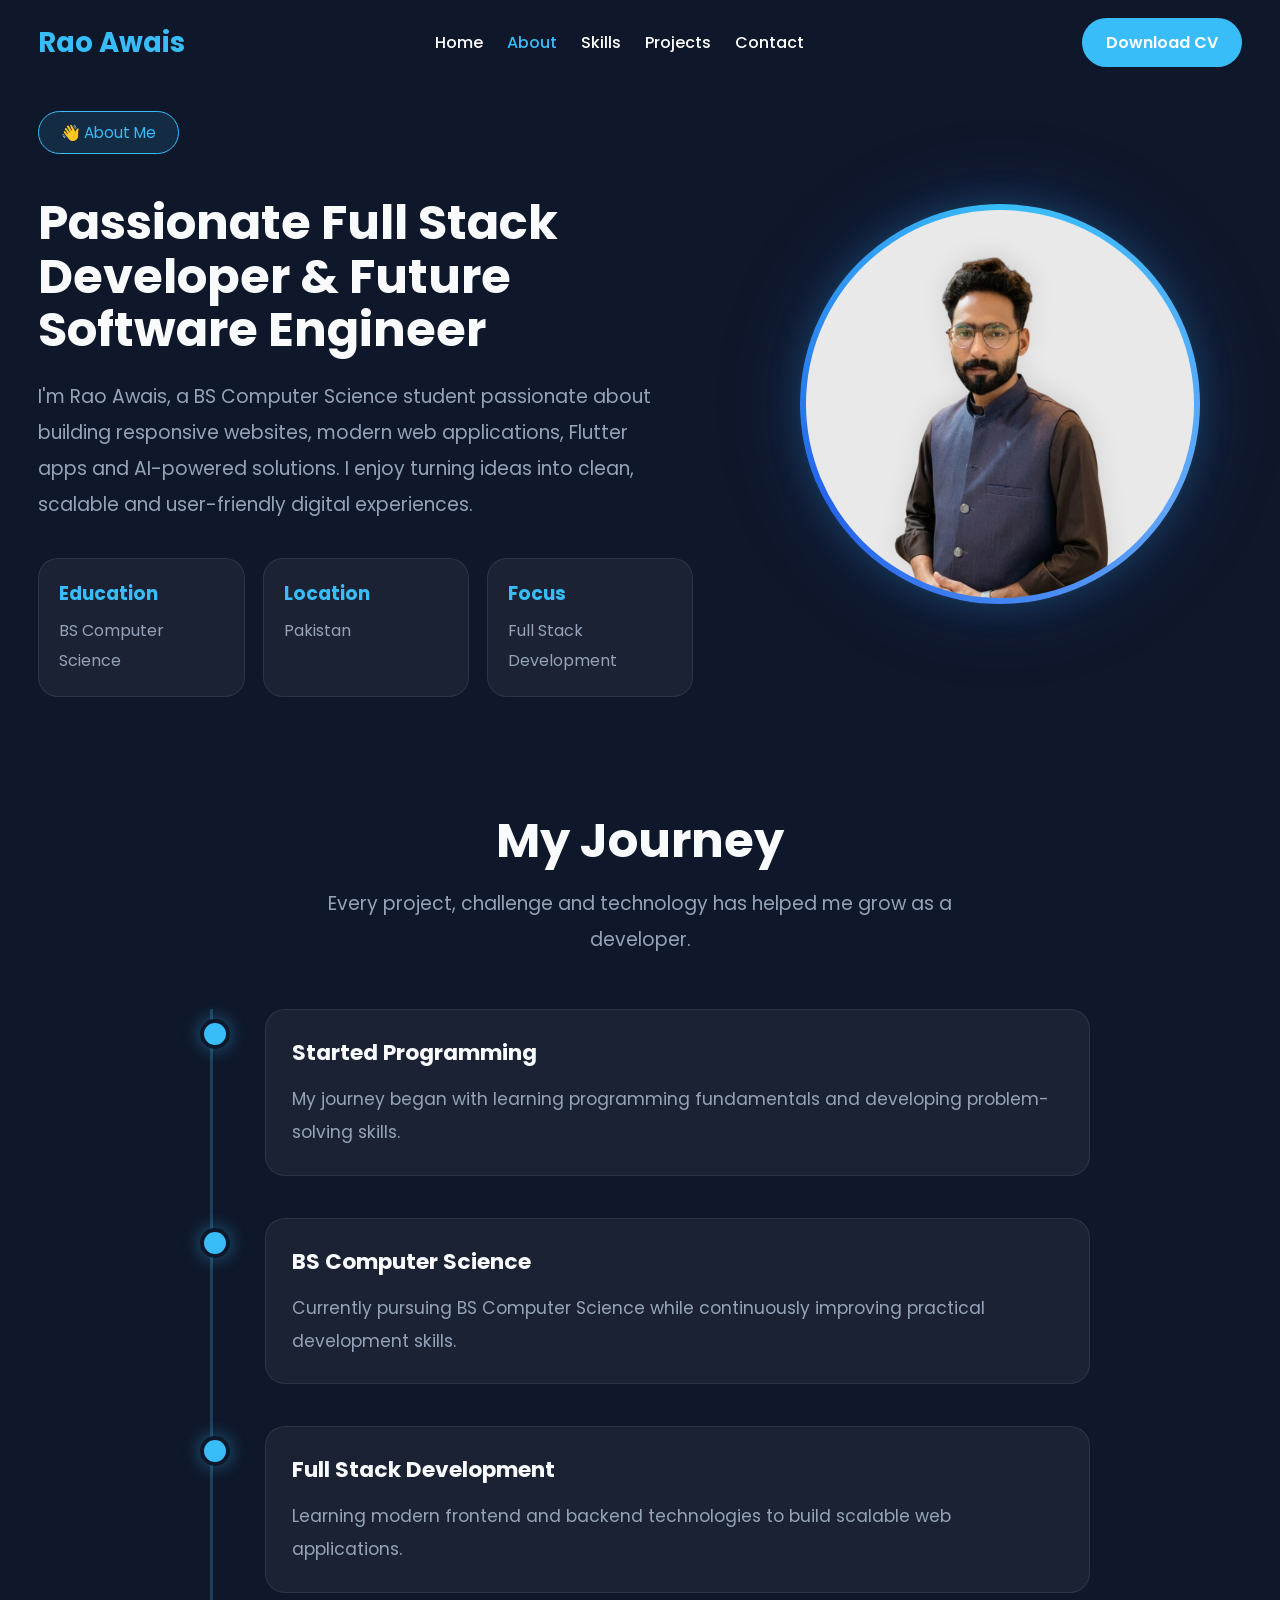
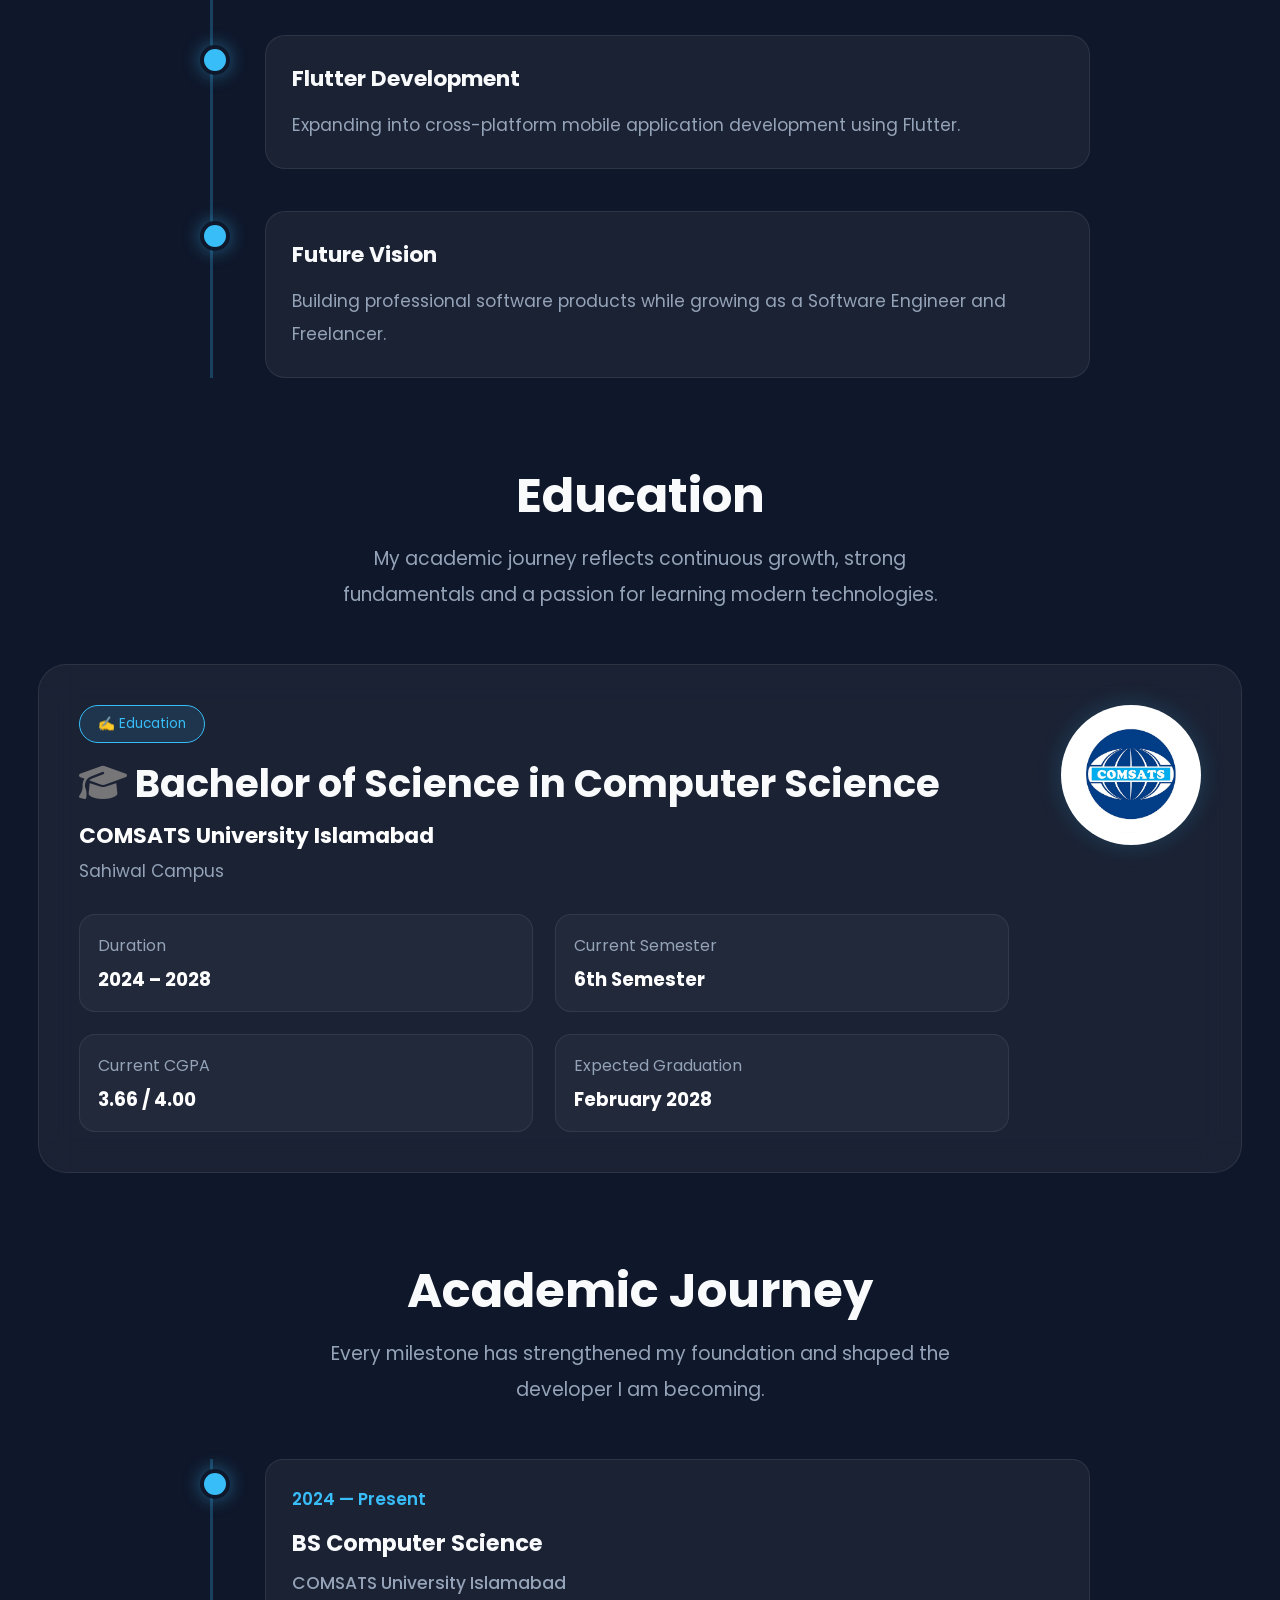
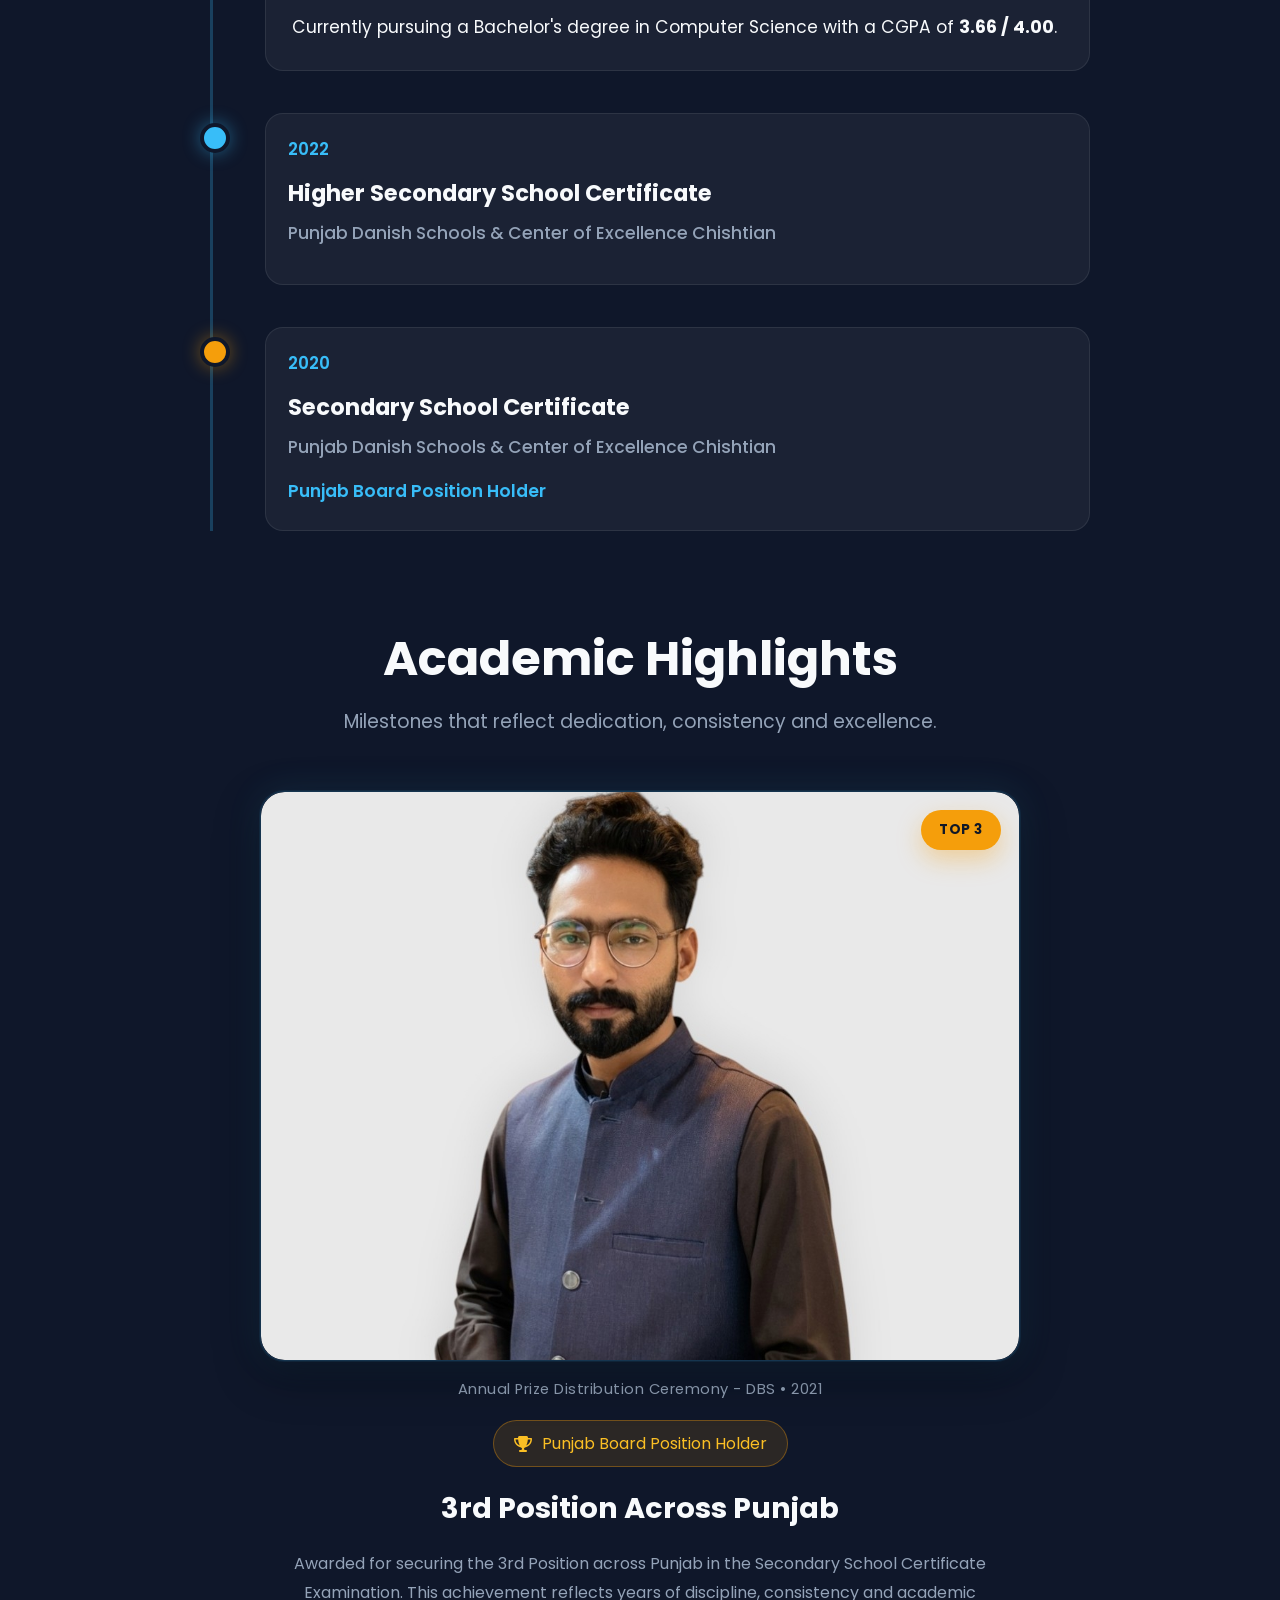
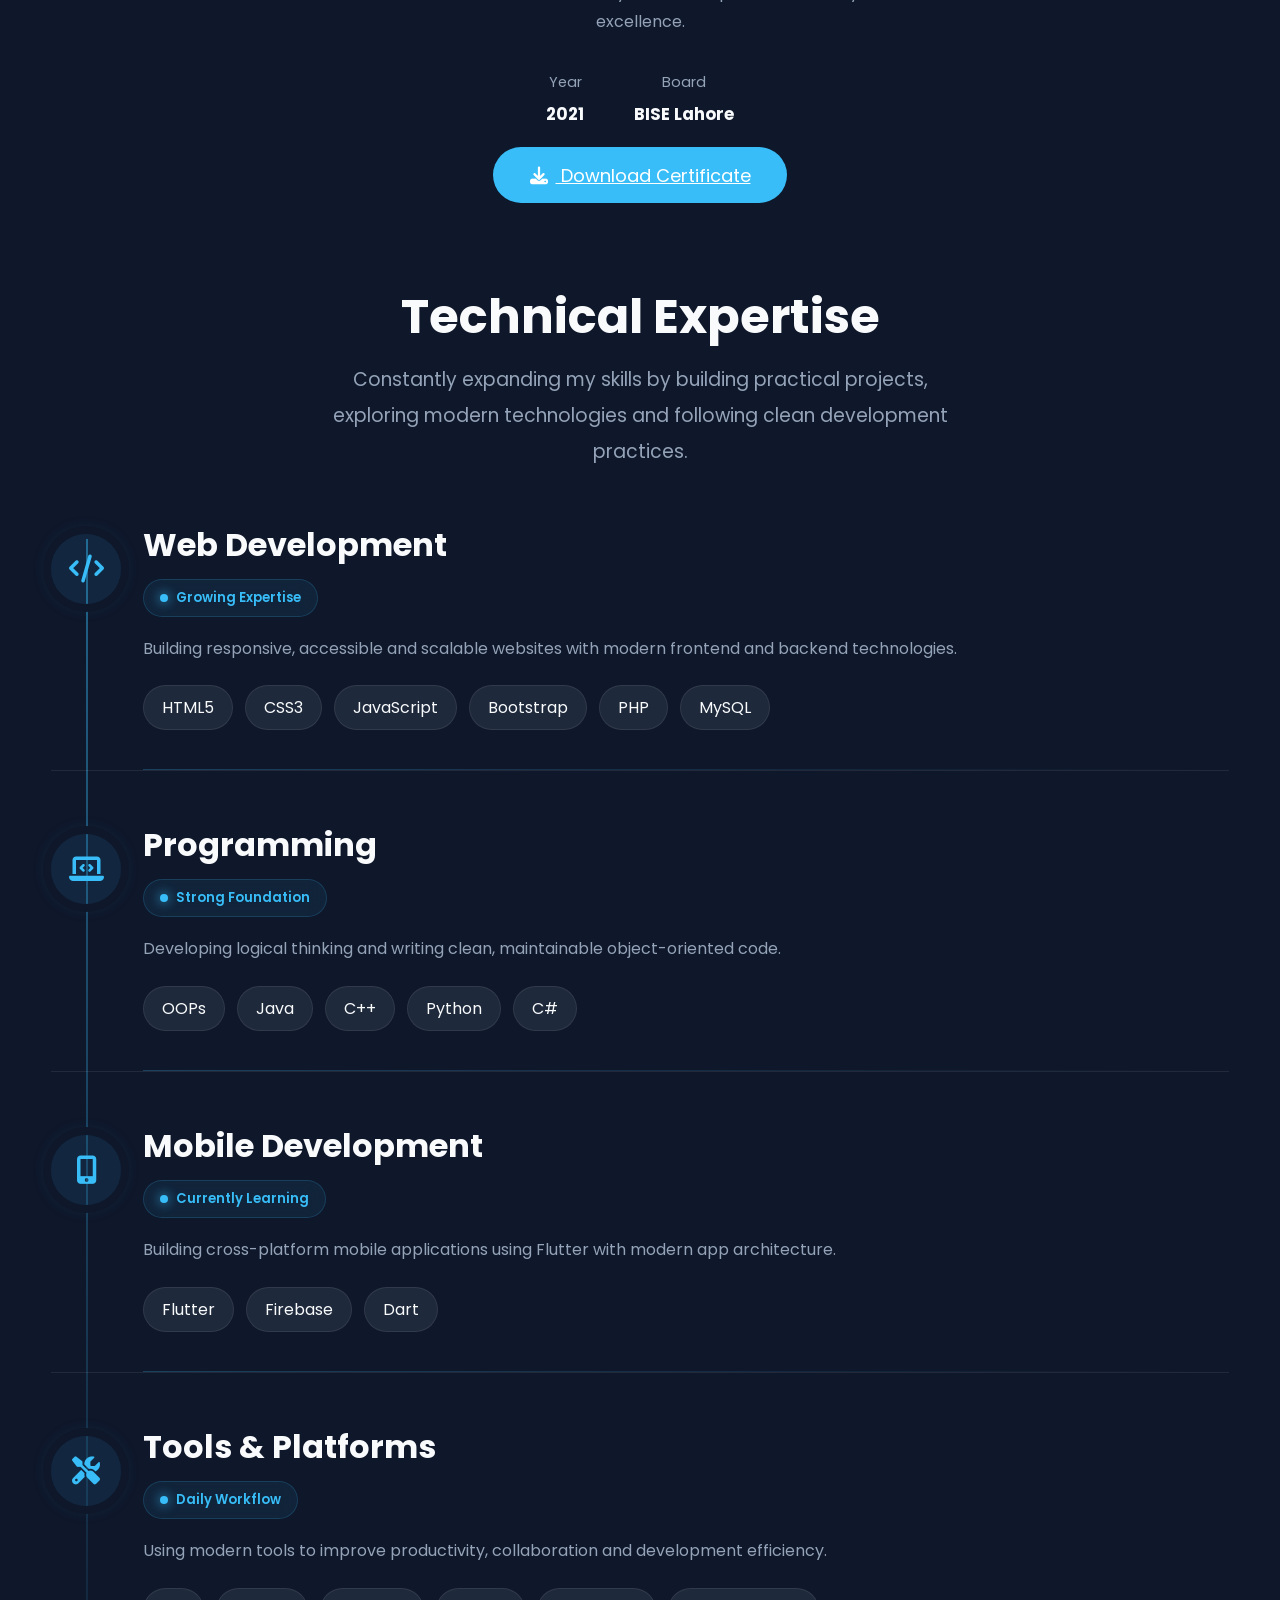
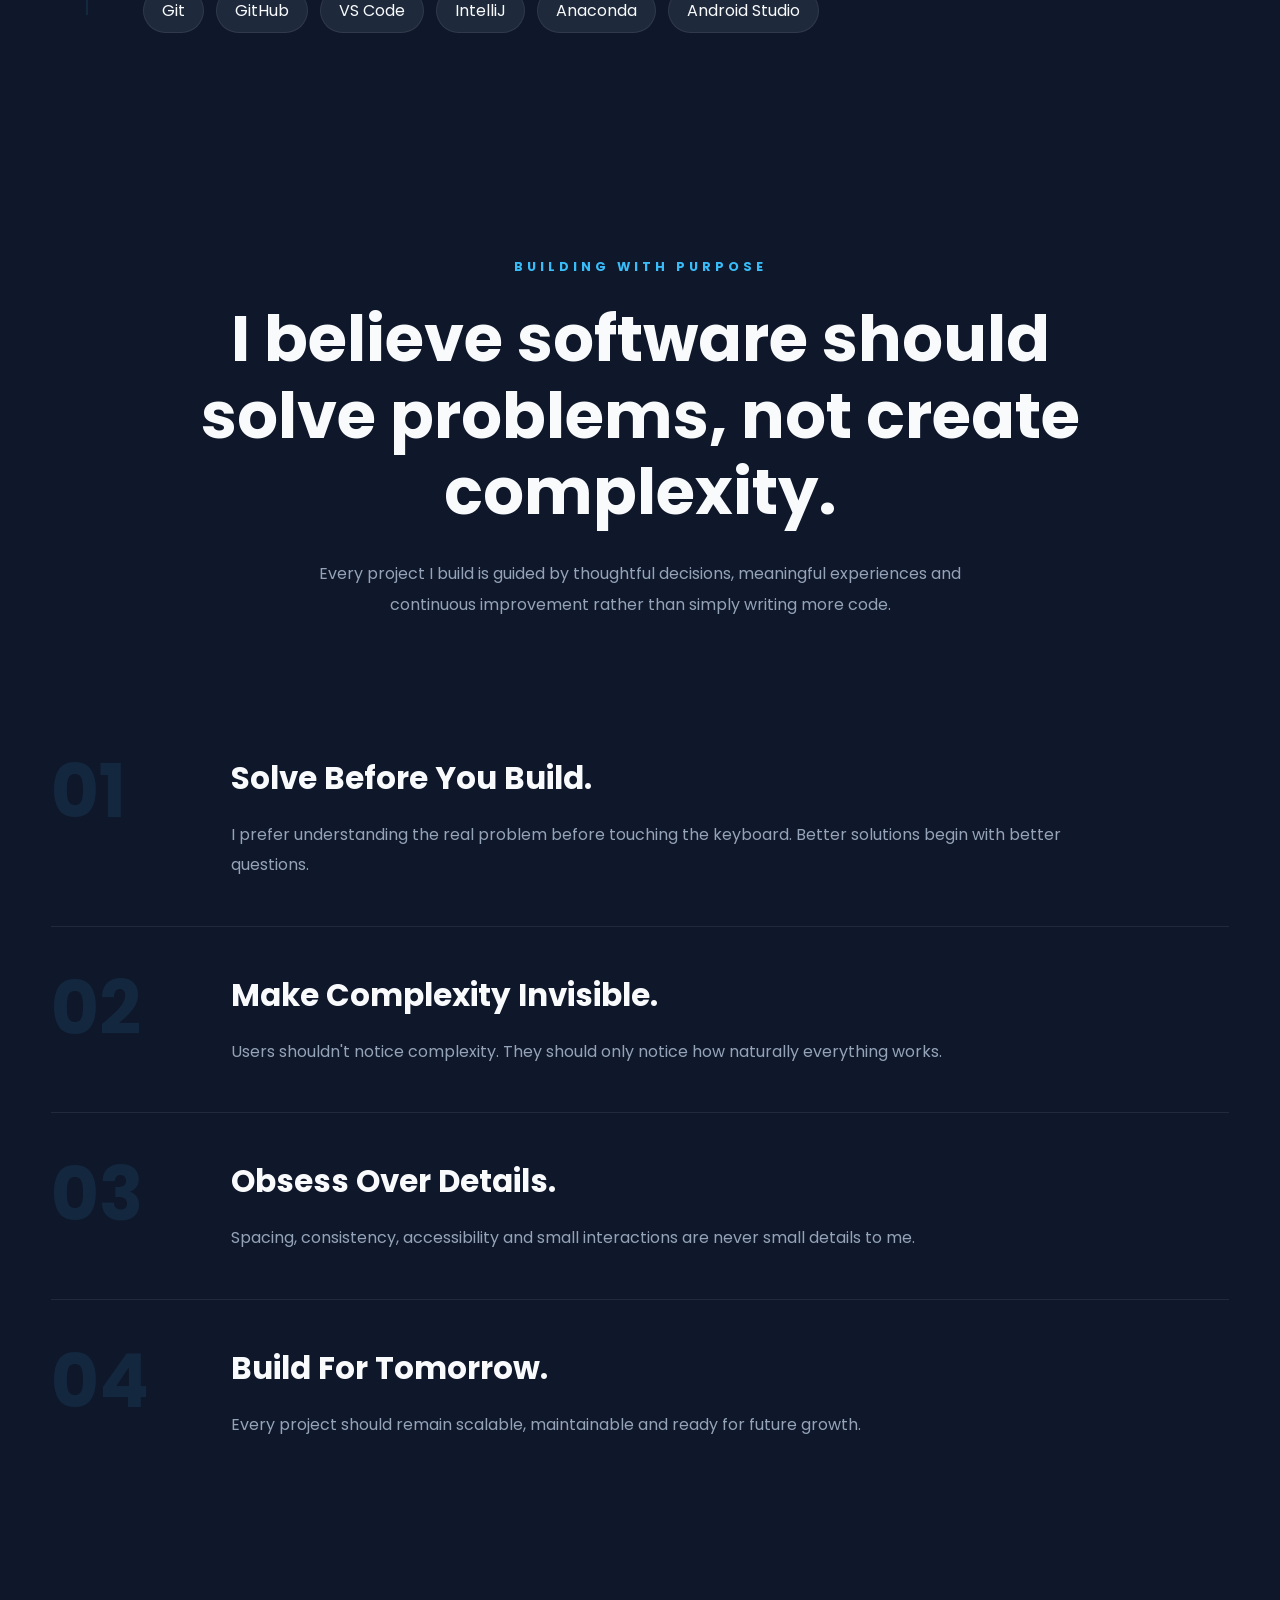
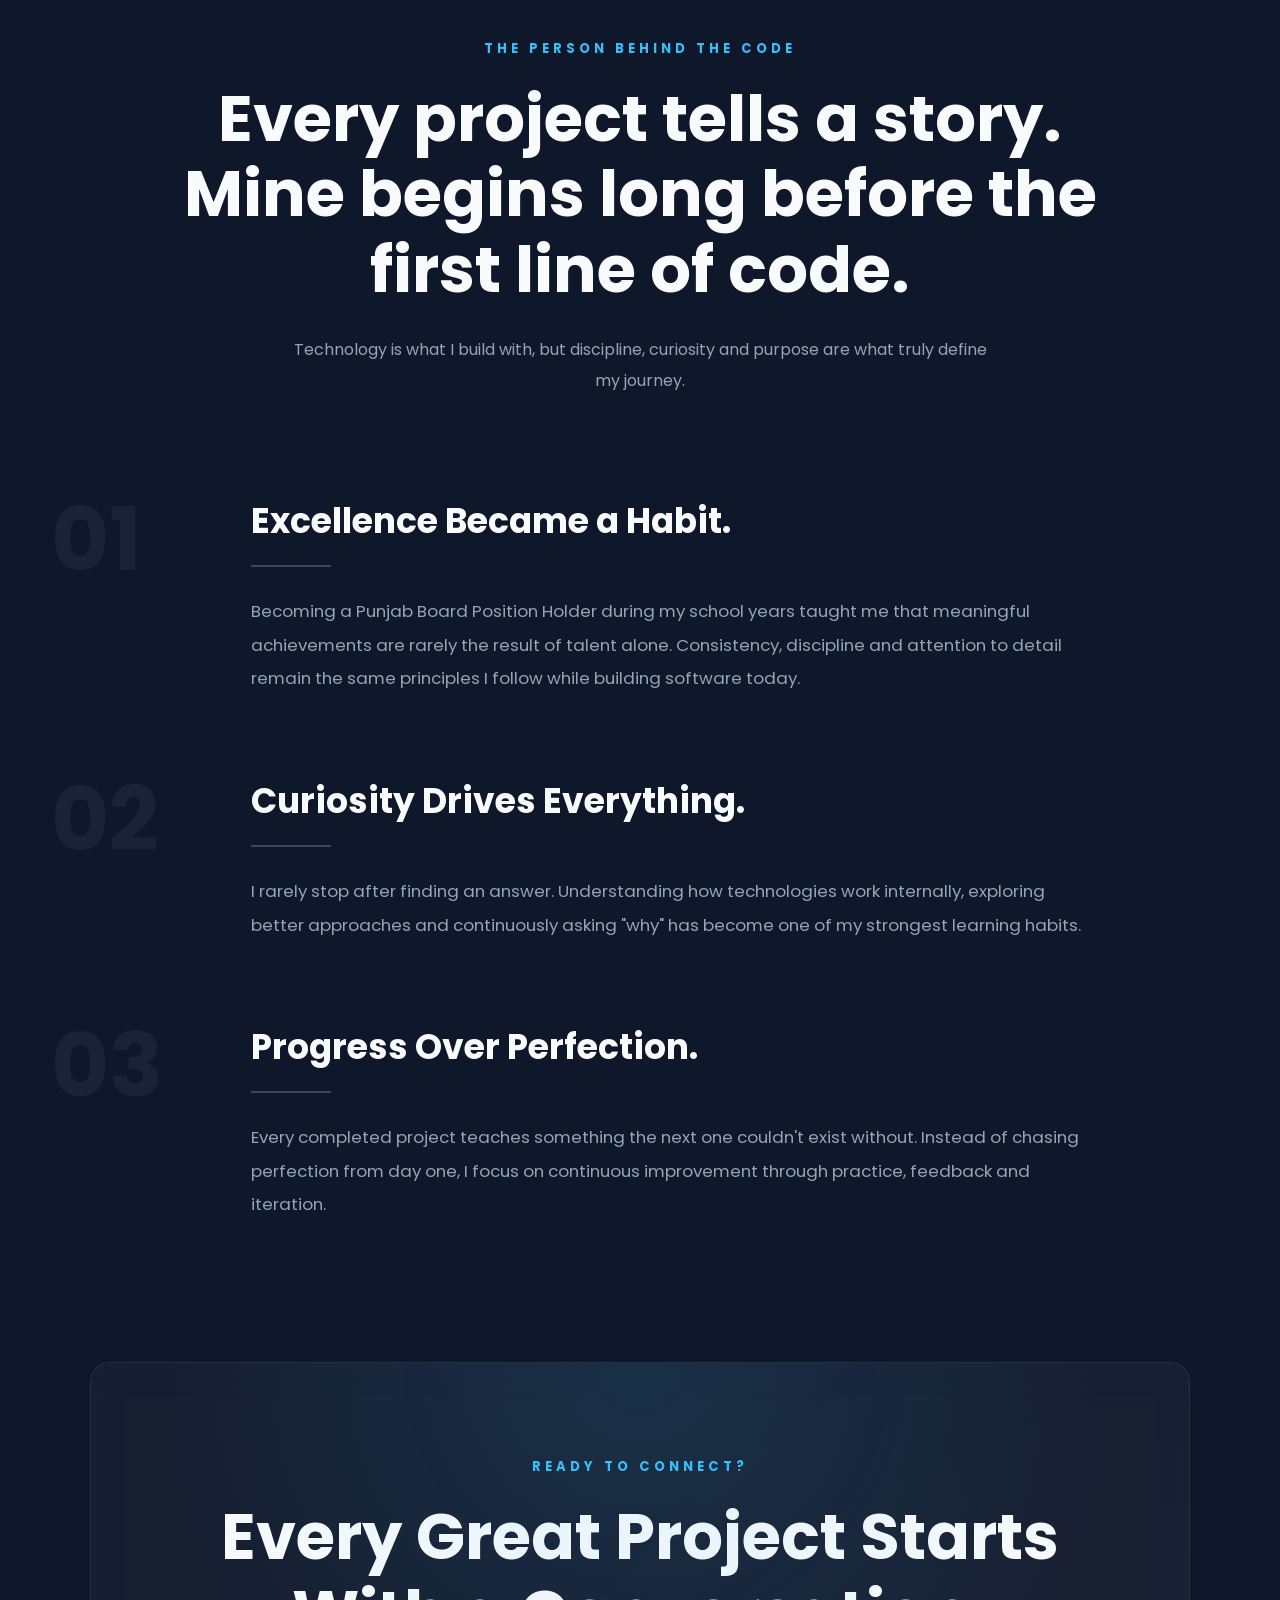
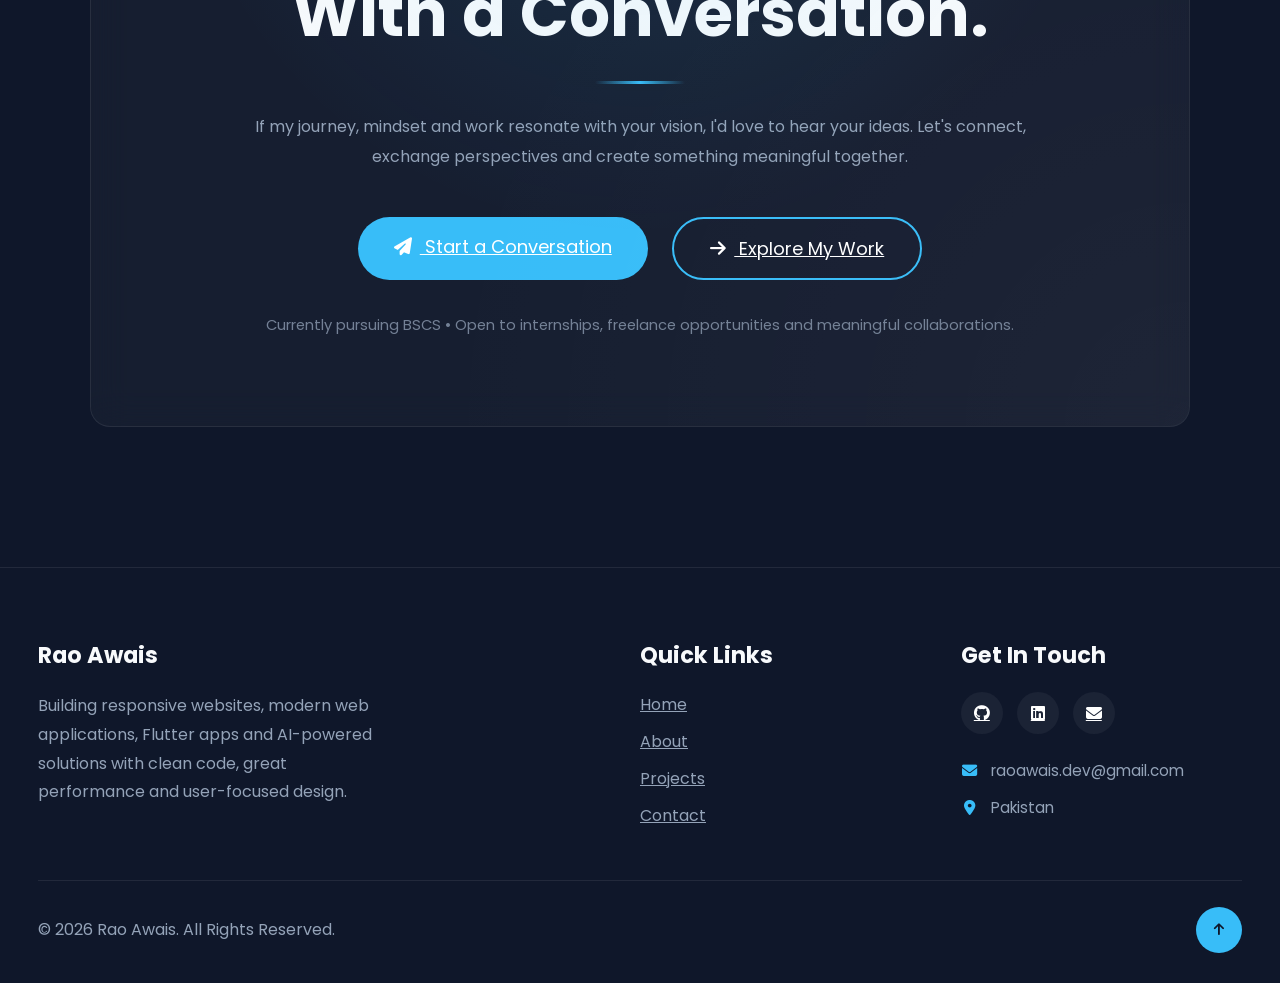
==== commit 2d51b39d: "page titles fixed and added a README.md" ====
--- a/about.html
+++ b/about.html
@@ -5,7 +5,7 @@
 
     <meta name="viewport" content="width=device-width, initial-scale=1.0" />
 
-    <title>Rao Awais | Full Stack Developer</title>
+    <title>About | Rao Awais</title>
 
     <link
       rel="stylesheet"
--- a/css/style.css
+++ b/css/style.css
@@ -8,186 +8,169 @@
   box-sizing: border-box;
 }
 
-:root{
-
-    /* ==========================
+:root {
+  /* ==========================
        Colors
     ========================== */
 
-    --primary:#38bdf8;
-
-    --primary-rgb:rgba(255,255,255,.06);
-
-    --background:#0f172a;
-
-    --card-bg:rgba(255,255,255,.05);
-
-    --border:rgba(255,255,255,.08);
-
-    --text:#f8fafc;
-
-    --muted:#94a3b8;
-
-    --white:#ffffff;
-
-    --black:#000000;
-
-    --red:#ef4444;
-
-    --green:#22c55e;
-
-
-    /* FOR LIGHT MODE WLL IMPLEMENT IT LATER */
-    /* :root.light{
+  --primary: #38bdf8;
+
+  --primary-rgb: rgba(255, 255, 255, 0.06);
+
+  --background: #0f172a;
+
+  --card-bg: rgba(255, 255, 255, 0.05);
+
+  --border: rgba(255, 255, 255, 0.08);
+
+  --text: #f8fafc;
+
+  --muted: #94a3b8;
+
+  --white: #ffffff;
+
+  --black: #000000;
+
+  --red: #ef4444;
+
+  --green: #22c55e;
+
+  /* FOR LIGHT MODE WLL IMPLEMENT IT LATER */
+  /* :root.light{
     --background:#ffffff;
     --text:#111827;
     --card-bg:#f8fafc;
     ...
 } */
 
-
-    /* ==========================
+  /* ==========================
        Border Radius
     ========================== */
 
-    --radius-sm:10px;
-
-    --radius-md:14px;
-
-    --radius-lg:20px;
-
-    --radius-xl:28px;
-    
-    --radius-xxl:50px;
-
-    --radius-circular:50%;
-
-    /* Backward compatibility */
-
-    --radius:var(--radius-lg);
-
-
-    /* ==========================
+  --radius-sm: 10px;
+
+  --radius-md: 14px;
+
+  --radius-lg: 20px;
+
+  --radius-xl: 28px;
+
+  --radius-xxl: 50px;
+
+  --radius-circular: 50%;
+
+  /* Backward compatibility */
+
+  --radius: var(--radius-lg);
+
+  /* ==========================
        Typography
     ========================== */
 
-    --fs-300:.9rem;
-
-    --fs-400:1rem;
-
-    --fs-500:1.15rem;
-
-    --fs-600:1.4rem;
-
-    --fs-700:2rem;
-
-    --fs-800:2.8rem;
-
-    --fs-900:3.6rem;
-
-
-    /* ==========================
+  --fs-300: 0.9rem;
+
+  --fs-400: 1rem;
+
+  --fs-500: 1.15rem;
+
+  --fs-600: 1.4rem;
+
+  --fs-700: 2rem;
+
+  --fs-800: 2.8rem;
+
+  --fs-900: 3.6rem;
+
+  /* ==========================
        Spacing
     ========================== */
 
-    --space-xs:10px;
-
-    --space-sm:15px;
-
-    --space-md:25px;
-
-    --space-lg:40px;
-
-    --space-xl:60px;
-
-    --space-xxl:100px;
-
+  --space-xs: 10px;
+
+  --space-sm: 15px;
+
+  --space-md: 25px;
+
+  --space-lg: 40px;
+
+  --space-xl: 60px;
+
+  --space-xxl: 100px;
 
   /* ==========================
    Responsive Layout
 ========================== */
 
---container-width:1200px;
-
---content-width:850px;
-
---hero-width:1350px;
-
---section-gap:clamp(4rem,8vw,7rem);
-
---content-gap:clamp(2rem,5vw,4rem);
-
---card-gap:clamp(1rem,2vw,2rem);
-
---icon-size:clamp(4rem,10vw,8rem);
-
-
-    /* ==========================
+  --container-width: 1200px;
+
+  --content-width: 850px;
+
+  --hero-width: 1350px;
+
+  --section-gap: clamp(4rem, 8vw, 7rem);
+
+  --content-gap: clamp(2rem, 5vw, 4rem);
+
+  --card-gap: clamp(1rem, 2vw, 2rem);
+
+  --icon-size: clamp(4rem, 10vw, 8rem);
+
+  /* ==========================
        Animations
     ========================== */
 
-    --transition-fast:.25s ease;
-
-    --transition:.35s ease;
-
-    --transition-slow:.5s ease;
-
-    /*==================================== Scroll Reveal ============================= */
-
-.reveal{
-
-    opacity:0;
-
-    transform:translateY(24px);
+  --transition-fast: 0.25s ease;
+
+  --transition: 0.35s ease;
+
+  --transition-slow: 0.5s ease;
+
+  /*==================================== Scroll Reveal ============================= */
+
+  .reveal {
+    opacity: 0;
+
+    transform: translateY(24px);
 
     transition:
-        opacity .6s ease-out,
-        transform .6s ease-out;
-
-    will-change:opacity,transform;
-
-}
-
-.reveal.is-visible{
-
-    opacity:1;
-
-    transform:translateY(0);
-
-}
-
-/* accessibility */
-@media (prefers-reduced-motion: reduce){
-
-    .reveal{
-
-        opacity:1;
-
-        transform:none;
-
-        transition:none;
-
+      opacity 0.6s ease-out,
+      transform 0.6s ease-out;
+
+    will-change: opacity, transform;
+  }
+
+  .reveal.is-visible {
+    opacity: 1;
+
+    transform: translateY(0);
+  }
+
+  /* accessibility */
+  @media (prefers-reduced-motion: reduce) {
+    .reveal {
+      opacity: 1;
+
+      transform: none;
+
+      transition: none;
     }
-
-}
-
-
-    /* ==========================
+  }
+
+  /* ==========================
        Shadows
     ========================== */
 
-    --shadow-sm:0 4px 12px rgba(0,0,0,.15);
-
-    --shadow-md:0 10px 25px rgba(0,0,0,.22);
-
-    --hover-shadow:0 0 30px rgba(56,189,248,.20);
-
+  --shadow-sm: 0 4px 12px rgba(0, 0, 0, 0.15);
+
+  --shadow-md: 0 10px 25px rgba(0, 0, 0, 0.22);
+
+  --hover-shadow: 0 0 30px rgba(56, 189, 248, 0.2);
 }
 
 /* TEMP: Remove after full responsive phase is completed */
 html,
-body{
-    overflow-x:hidden;
+body {
+  overflow-x: hidden;
 }
 
 /*=====================================
@@ -203,7 +186,7 @@
 
   box-shadow: var(--shadow);
 
-  transition:var(--transition);
+  transition: var(--transition);
 }
 
 .glass-card:hover {
@@ -211,7 +194,6 @@
 
   box-shadow: var(--hover-shadow);
 }
-
 
 /* full body items */
 body {
@@ -220,42 +202,62 @@
   color: var(--text);
 }
 
-body.menu-open{
-
-    overflow:hidden;
-
-}
-
-
-/* navbar */
+body.menu-open {
+  overflow: hidden;
+}
+
+/*====================================================
+                    NAVBAR
+====================================================*/
+
 .navbar {
+  padding: 20px 0;
+}
+
+.navbar-container {
   display: flex;
 
   justify-content: space-between;
 
   align-items: center;
 
-  padding: 20px 8%;
-}
-
-.logo{
-
-    font-size:28px;
-
-    font-weight:700;
-
-    color:var(--primary);
-
-    text-decoration:none;
-
-    display:inline-flex;
-
-    align-items:center;
-
+  width: 100%;
+}
+
+.logo {
+  font-size: 28px;
+
+  font-weight: 700;
+
+  color: var(--primary);
+
+  text-decoration: none;
+
+  display: inline-flex;
+
+  align-items: center;
+
+  flex-shrink: 0;
+}
+
+.nav-right {
+  display: flex;
+
+  align-items: center;
+
+  justify-content: flex-end;
+
+  flex: 1;
+
+  gap: 40px;
 }
 
 .nav-links {
   display: flex;
+
+  flex: 1;
+
+  justify-content: center;
 
   list-style: none;
 
@@ -269,37 +271,24 @@
 
   font-weight: 500;
 
-  transition:var(--transition);
+  transition: var(--transition);
 }
 
 .nav-links a:hover {
   color: var(--primary);
 }
 
-.nav-right{
-
-    display:flex;
-
-    align-items:center;
-
-    gap:40px;
-
-}
-
-.menu-toggle{
-
-    display:none;
-
-}
-
-.menu-close{
-
-    display:none;
-
-}
-
-
-/* homepage */
+.menu-toggle {
+  display: none;
+}
+
+.menu-close {
+  display: none;
+}
+
+/*====================================================
+                        HOME PAGE
+====================================================*/
 
 .hero {
   display: flex;
@@ -317,7 +306,7 @@
 }
 
 .hero-content {
-  flex: 1;
+  flex: 1.2;
   min-width: 300px;
 }
 
@@ -342,22 +331,9 @@
 }
 
 .hero-image {
-  flex: 1;
+  flex: 0.8;
   display: flex;
   justify-content: center;
-}
-
-.hero-image img {
-  width: 100%;
-  max-width: 380px;
-  /*aspect-ratio:1/1;*/
-  object-fit: cover;
-
-  border-radius: 50%;
-
-  border: 5px solid var(--primary);
-
-  box-shadow: 0 0 30px rgba(56, 189, 248, 0.5);
 }
 
 .hero-buttons {
@@ -377,7 +353,7 @@
 
   cursor: pointer;
 
-  transition:var(--transition);
+  transition: var(--transition);
 }
 
 .btn-primary {
@@ -415,7 +391,7 @@
 
   font-weight: 600;
 
-  transition:var(--transition);
+  transition: var(--transition);
 }
 
 .cv-btn:hover {
@@ -443,7 +419,7 @@
 
   background: var(--primary);
 
-  transition:var(--transition);
+  transition: var(--transition);
 }
 
 .nav-links a:hover::after {
@@ -525,7 +501,7 @@
 
   font-size: 22px;
 
-  transition:var(--transition);
+  transition: var(--transition);
 }
 
 .social-icons a:hover {
@@ -554,21 +530,43 @@
 }
 
 .image-circle img {
-  width: 390px;
-
-  height: 390px;
+  width: calc(100% - 12px);
+
+  height: calc(100% - 12px);
 
   object-fit: cover;
 
   border-radius: 50%;
 
-  border: 5px solid var(--background);
+  border: none;
+
+  display: block;
 }
 
 .image-circle {
+  position: relative;
+
+  width: clamp(410px, 22vw, 500px);
+
+  height: clamp(410px, 22vw, 500px);
+
+  border-radius: 50%;
+
+  display: flex;
+
+  justify-content: center;
+
+  align-items: center;
+
+  background: conic-gradient(from 0deg, #38bdf8, #60a5fa, #2563eb, #38bdf8);
+
+  animation:
+    floating 4s ease-in-out infinite,
+    rotateRing 12s linear infinite;
+
   box-shadow:
-    0 0 25px rgba(56, 189, 248, 0.5),
-    0 0 60px rgba(56, 189, 248, 0.25);
+    0 0 25px rgba(56, 189, 248, 0.22),
+    0 0 70px rgba(37, 99, 235, 0.18);
 }
 
 @keyframes floating {
@@ -623,32 +621,28 @@
   filter: blur(100px);
 }
 
+/* Hero Glow 1 */
+
 .glow-1 {
-  width: 350px;
-
-  height: 350px;
-
-  background: var(--primary);
-
-  top: -100px;
-
-  left: -100px;
-
-  opacity: 0.25;
-}
+  width: clamp(350px, 20vw, 520px);
+
+  height: clamp(350px, 20vw, 520px);
+
+  top: clamp(-120px, -6vw, -80px);
+
+  left: clamp(-120px, -6vw, -80px);
+}
+
+/* Hero Glow 2 */
 
 .glow-2 {
-  width: 300px;
-
-  height: 300px;
-
-  background: #2563eb;
-
-  bottom: -80px;
-
-  right: -80px;
-
-  opacity: 0.2;
+  width: clamp(300px, 18vw, 460px);
+
+  height: clamp(300px, 18vw, 460px);
+
+  bottom: clamp(-100px, -5vw, -70px);
+
+  right: clamp(-100px, -5vw, -70px);
 }
 
 @keyframes glowFloat {
@@ -690,7 +684,9 @@
   animation: fadeUp 0.8s ease-out;
 }
 
-/* skills section */
+/*==================================================
+            featured skills section
+==================================================*/
 
 .skills-preview {
   padding: 100px 0;
@@ -716,8 +712,6 @@
   margin: auto;
 }
 
-
-
 .skills-grid {
   display: grid;
 
@@ -737,7 +731,7 @@
 
   text-align: center;
 
-  transition:var(--transition);
+  transition: var(--transition);
 }
 
 /* T */
@@ -786,7 +780,7 @@
 
   opacity: 0;
 
-  transition:var(--transition);
+  transition: var(--transition);
 }
 
 .skill-card:hover .skill-overlay {
@@ -809,7 +803,10 @@
   transform: translateY(0);
 }
 
-/*------------------------ projects section ----------------------------*/
+/*==================================================
+            featured projects section
+==================================================*/
+
 .projects-preview {
   padding: 100px 0;
 }
@@ -871,7 +868,7 @@
 
   border: 1px solid rgba(255, 255, 255, 0.08);
 
-  transition:var(--transition);
+  transition: var(--transition);
 
   display: flex;
 
@@ -942,7 +939,7 @@
 
   border: 1px solid var(--primary);
 
-  transition:var(--transition);
+  transition: var(--transition);
 
   flex: 1;
 
@@ -991,7 +988,7 @@
 
   opacity: 0;
 
-  transition:var(--transition);
+  transition: var(--transition);
 }
 
 .project-card:hover .project-overlay {
@@ -1104,7 +1101,9 @@
   font-size: 13px;
 }
 
-/* why me section */
+/*==================================================
+            why me section
+==================================================*/
 .why-wrapper {
   display: grid;
 
@@ -1147,14 +1146,6 @@
   animation: floatImage 4s ease-in-out infinite;
 }
 
-.why-item {
-  display: flex;
-
-  gap: 20px;
-
-  margin-bottom: 35px;
-}
-
 .why-item i {
   color: var(--primary);
 
@@ -1188,12 +1179,14 @@
 .why-item:last-child {
   border-bottom: none;
 
-  margin-bottom: 0;
+  margin-bottom: 10px;
 
   padding-bottom: 0;
 }
 
-/* cta section */
+/*==================================================
+            cta section
+==================================================*/
 .cta {
   padding: 120px 0;
 
@@ -1262,7 +1255,10 @@
   z-index: -1;
 }
 
-/* footer */
+/*====================================================
+                        FOOTER
+====================================================*/
+
 footer {
   padding: 80px 0 30px;
 
@@ -1302,7 +1298,7 @@
 .footer-links a {
   color: var(--muted);
 
-  transition:var(--transition);
+  transition: var(--transition);
 }
 
 .footer-links a:hover {
@@ -1332,7 +1328,7 @@
 
   color: white;
 
-  transition:var(--transition);
+  transition: var(--transition);
 }
 
 .footer-social a:hover {
@@ -1374,7 +1370,7 @@
 
   cursor: pointer;
 
-  transition:var(--transition);
+  transition: var(--transition);
 }
 
 #backToTop:hover {
@@ -1410,7 +1406,7 @@
 }
 
 .footer-contact-info p {
-  transition:var(--transition);
+  transition: var(--transition);
 }
 
 .footer-contact-info p:hover {
@@ -1429,234 +1425,194 @@
    ABOUT HERO
 =========================== */
 
-.about-hero{
-
-    padding:0px 0;
-
-}
-
-.about-hero-wrapper{
-
-    display:grid;
-
-    grid-template-columns:1.2fr 1fr;
-
-    align-items:center;
-
-    gap:70px;
-
-}
-
-.about-hero-content h1{
-
-    font-size:3.2rem;
-
-    line-height:1.2;
-
-    margin:20px 0;
-
-}
-
-.about-hero-content p{
-
-    color:var(--muted);
-
-    line-height:1.9;
-
-    margin-bottom:40px;
-
-}
-
-.about-hero-image{
-
-    display:flex;
-
-    justify-content:center;
-
-}
-
-.about-image-circle{
-
-    width:400px;
-
-    height:400px;
-
-    border-radius:50%;
-
-    background:linear-gradient(135deg,var(--primary),#2563eb);
-
-    display:flex;
-
-    justify-content:center;
-
-    align-items:center;
-
-    box-shadow:
-        0 0 25px rgba(56,189,248,.45),
-        0 0 60px rgba(56,189,248,.20);
-
-}
-
-.about-image-circle img{
-
-    width:380px;
-
-    height:380px;
-
-    object-fit:cover;
-
-    border-radius:50%;
-
-    border:5px solid var(--background);
-
-}
-
-.about-quick-info{
-
-    display:grid;
-
-    grid-template-columns:repeat(3,1fr);
-
-    gap:20px;
-
-}
-
-.about-quick-info div{
-
-    background:rgba(255,255,255,.05);
-
-    border:1px solid rgba(255,255,255,.08);
-
-    padding:22px;
-
-    border-radius:var(--radius-lg);
-
-}
-
-.about-quick-info h3{
-
-    margin-bottom:8px;
-
-    color:var(--primary);
-
-}
-
-.about-quick-info p{
-
-    margin:0;
-
+.about-hero {
+  padding: 0px 0;
+}
+
+.about-hero-wrapper {
+  display: grid;
+
+  grid-template-columns: 1.2fr 1fr;
+
+  align-items: center;
+
+  gap: 70px;
+}
+
+.about-hero-content h1 {
+  font-size: 3.2rem;
+
+  line-height: 1.2;
+
+  margin: 20px 0;
+}
+
+.about-hero-content p {
+  color: var(--muted);
+
+  line-height: 1.9;
+
+  margin-bottom: 40px;
+}
+
+.about-hero-image {
+  display: flex;
+
+  justify-content: center;
+}
+
+.about-image-circle {
+  width: 400px;
+
+  height: 400px;
+
+  border-radius: 50%;
+
+  background: conic-gradient(from 0deg, #38bdf8, #60a5fa, #2563eb, #38bdf8);
+
+  display: flex;
+
+  justify-content: center;
+
+  align-items: center;
+
+  box-shadow:
+    0 0 35px rgba(56, 189, 248, 0.22),
+    0 0 90px rgba(37, 99, 235, 0.18);
+}
+
+.about-image-circle img {
+  width: calc(100% - 12px);
+
+  height: calc(100% - 12px);
+
+  object-fit: cover;
+
+  border-radius: 50%;
+
+  border: none;
+
+  display: block;
+}
+
+.about-quick-info {
+  display: grid;
+
+  grid-template-columns: repeat(3, 1fr);
+
+  gap: 20px;
+}
+
+.about-quick-info div {
+  background: rgba(255, 255, 255, 0.05);
+
+  border: 1px solid rgba(255, 255, 255, 0.08);
+
+  padding: 22px;
+
+  border-radius: var(--radius-lg);
+}
+
+.about-quick-info h3 {
+  margin-bottom: 8px;
+
+  color: var(--primary);
+}
+
+.about-quick-info p {
+  margin: 0;
 }
 
 /* ===============================
    JOURNEY
 ================================ */
 
-.journey{
-
-    padding:100px 0 0;
-
-}
-
-.timeline{
-
-    position:relative;
-
-    max-width:850px;
-
-    margin:auto;
-
-}
-
-.timeline::before{
-
-    content:"";
-
-    position:absolute;
-
-    left:22px;
-
-    top:0;
-
-    bottom:0;
-
-    width:2px;
-
-    background:rgba(56,189,248,.35);
-
-}
-
-.timeline-item{
-
-    position:relative;
-
-    padding-left:70px;
-
-    margin-bottom:50px;
-
-}
-
-.timeline-item:last-child{
-
-    margin-bottom:0;
-
-}
-
-.timeline-dot{
-
-    position:absolute;
-
-    left:10px;
-
-    top:8px;
-
-    width:24px;
-
-    height:24px;
-
-    border-radius:50%;
-
-    background:var(--primary);
-
-    border:4px solid var(--background);
-
-    box-shadow:0 0 18px rgba(56,189,248,.5);
-
-}
-
-.timeline-content{
-
-    background:rgba(255,255,255,.05);
-
-    border:1px solid rgba(255,255,255,.08);
-
-    border-radius:var(--radius-lg);
-
-    padding:28px;
-
-    transition:var(--transition);
-
-}
-
-.timeline-content h3{
-
-    margin-bottom:12px;
-
-}
-
-.timeline-content p{
-
-    color:var(--muted);
-
-    line-height:1.8;
-
-}
-
-.timeline-content:hover{
-
-    transform:translateY(-8px);
-
-    box-shadow:0 0 28px rgba(56,189,248,.18);
-
+.journey {
+  padding: 100px 0 0;
+}
+
+.timeline {
+  position: relative;
+
+  max-width: 850px;
+
+  margin: auto;
+}
+
+.timeline::before {
+  content: "";
+
+  position: absolute;
+
+  left: 22px;
+
+  top: 0;
+
+  bottom: 0;
+
+  width: 2px;
+
+  background: rgba(56, 189, 248, 0.35);
+}
+
+.timeline-item {
+  position: relative;
+
+  padding-left: 70px;
+
+  margin-bottom: 50px;
+}
+
+.timeline-item:last-child {
+  margin-bottom: 0;
+}
+
+.timeline-dot {
+  position: absolute;
+
+  left: 10px;
+
+  top: 8px;
+
+  width: 24px;
+
+  height: 24px;
+
+  border-radius: 50%;
+
+  background: var(--primary);
+
+  border: 4px solid var(--background);
+
+  box-shadow: 0 0 18px rgba(56, 189, 248, 0.5);
+}
+
+.timeline-content {
+  background: rgba(255, 255, 255, 0.05);
+
+  border: 1px solid rgba(255, 255, 255, 0.08);
+
+  border-radius: var(--radius-lg);
+
+  padding: 28px;
+
+  transition: var(--transition);
+}
+
+.timeline-content h3 {
+  margin-bottom: 12px;
+}
+
+.timeline-content p {
+  color: var(--muted);
+
+  line-height: 1.8;
+}
+
+.timeline-content:hover {
+  transform: translateY(-8px);
+
+  box-shadow: 0 0 28px rgba(56, 189, 248, 0.18);
 }
 
 /* .timeline-item:last-child .timeline-dot{
@@ -1671,1343 +1627,1175 @@
       EDUCATION SECTION
 ========================== */
 
-.education-section{
-
-    padding:100px 0 0;
-
-}
-
-.education-card{
-
-    display:flex;
-
-    justify-content:space-between;
-
-    align-items:center;
-
-    gap:60px;
-
-    padding:45px;
-
-    border-radius:var(--radius-xl);
-
-    background:rgba(255,255,255,.05);
-
-    border:1px solid rgba(255,255,255,.08);
-
-    backdrop-filter:blur(18px);
-
-    transition:var(--transition);
-
-    overflow:hidden;
-
-    position:relative;
-
-}
-
-.education-card:hover{
-
-    transform:translateY(-8px);
-
-    box-shadow:0 20px 50px rgba(56,189,248,.18);
-
-}
-
-.education-content{
-
-    flex:1;
-
-}
-
-.education-badge{
-
-    display:inline-block;
-
-    padding:8px 18px;
-
-    border-radius:999px;
-
-    background:rgba(56,189,248,.12);
-
-    border:1px solid var(--primary);
-
-    color:var(--primary);
-
-    font-size:.85rem;
-
-    margin-bottom:18px;
-
-}
-
-.education-content h3{
-
-    font-size:2rem;
-
-    margin-bottom:12px;
-
-}
-
-.education-content h3 i{
-    color:rgb(118, 117, 120)
-}
-
-.education-content h4{
-
-    font-size:1.2rem;
-
-    color:white;
-
-    margin-bottom:6px;
-
-}
-
-.campus{
-
-    color:var(--muted);
-
-    margin-bottom:35px;
-
-}
-
-.education-meta{
-
-    display:grid;
-
-    grid-template-columns:repeat(2,1fr);
-
-    gap:25px;
-
-}
-
-/* .education-meta div{
-
-    background:rgba(255,255,255,.03);
-
-    border:1px solid rgba(255,255,255,.08);
-
-    border-radius:16px;
-
-    padding:18px;
-
-} */
-
-.education-meta span{
-
-    display:block;
-
-    color:var(--muted);
-
-    font-size:.9rem;
-
-    margin-bottom:8px;
-
-}
-
-.education-meta strong{
-
-    color:white;
-
-    font-size:1.05rem;
-
-}
-
-.education-logo{
-
-    width:140px;
-
-    height:140px;
-
-    flex-shrink:0;
-
-    align-self: start;
-
-}
-
-.education-logo img{
-
-    width:100%;
-
-    height:100%;
-
-    object-fit:cover;
-
-    border-radius:50%;
-
-    background:white;
-
-    padding:12px;
-
-    box-shadow:0 0 25px rgba(56,189,248,.18);
-
+.education-section {
+  padding: 100px 0 0;
+}
+
+.education-card {
+  display: flex;
+
+  justify-content: space-between;
+
+  align-items: center;
+
+  gap: 60px;
+
+  padding: 45px;
+
+  border-radius: var(--radius-xl);
+
+  background: rgba(255, 255, 255, 0.05);
+
+  border: 1px solid rgba(255, 255, 255, 0.08);
+
+  backdrop-filter: blur(18px);
+
+  transition: var(--transition);
+
+  overflow: hidden;
+
+  position: relative;
+}
+
+.education-card:hover {
+  transform: translateY(-8px);
+
+  box-shadow: 0 20px 50px rgba(56, 189, 248, 0.18);
+}
+
+.education-content {
+  flex: 1;
+}
+
+.education-badge {
+  display: inline-block;
+
+  padding: 8px 18px;
+
+  border-radius: 999px;
+
+  background: rgba(56, 189, 248, 0.12);
+
+  border: 1px solid var(--primary);
+
+  color: var(--primary);
+
+  font-size: 0.85rem;
+
+  margin-bottom: 18px;
+}
+
+.education-content h3 {
+  font-size: 2rem;
+
+  margin-bottom: 12px;
+}
+
+.education-content h3 i {
+  color: rgb(118, 117, 120);
+}
+
+.education-content h4 {
+  font-size: 1.2rem;
+
+  color: white;
+
+  margin-bottom: 6px;
+}
+
+.campus {
+  color: var(--muted);
+
+  margin-bottom: 35px;
+}
+
+.education-meta {
+  display: grid;
+
+  grid-template-columns: repeat(2, 1fr);
+
+  gap: 25px;
+}
+
+.education-meta div {
+  background: rgba(255, 255, 255, 0.03);
+
+  border: 1px solid rgba(255, 255, 255, 0.08);
+
+  border-radius: 16px;
+
+  padding: 18px;
+}
+
+.education-meta div {
+  transition: var(--transition);
+}
+
+.education-meta div:hover {
+  transform: translateY(-4px);
+
+  border-color: rgba(56, 189, 248, 0.18);
+
+  box-shadow: 0 12px 28px rgba(56, 189, 248, 0.08);
+}
+
+.education-meta span {
+  display: block;
+
+  color: var(--muted);
+
+  font-size: 0.9rem;
+
+  margin-bottom: 8px;
+}
+
+.education-meta strong {
+  color: white;
+
+  font-size: 1.05rem;
+}
+
+.education-logo {
+  width: 140px;
+
+  height: 140px;
+
+  flex-shrink: 0;
+
+  align-self: start;
+}
+
+.education-logo img {
+  width: 100%;
+
+  height: 100%;
+
+  object-fit: cover;
+
+  border-radius: 50%;
+
+  background: white;
+
+  padding: 12px;
+
+  box-shadow: 0 0 25px rgba(56, 189, 248, 0.18);
 }
 
 /* ===========================
       Academic Timeline
 =========================== */
 
-.education-timeline{
-
-    padding:100px 0 0;
-
-}
-
-.timeline{
-
-    position:relative;
-
-    max-width:900px;
-
-    margin:auto;
-
-}
-
-.timeline::before{
-
-    content:"";
-
-    position:absolute;
-
-    left:20px;
-
-    top:0;
-
-    bottom:0;
-
-    width:3px;
-
-    background:rgba(56,189,248,.25);
-
-}
-
-.timeline-item{
-
-    position:relative;
-
-    padding-left:75px;
-
-    margin-bottom:45px;
-
-}
-
-.timeline-dot{
-
-    position:absolute;
-
-    left:8px;
-
-    top:12px;
-
-    width:24px;
-
-    height:24px;
-
-    border-radius:50%;
-
-    background:var(--primary);
-
-    border:5px solid #0f172a;
-
-    box-shadow:0 0 18px rgba(56,189,248,.45);
-
-}
-
-.timeline-card{
-
-    background:rgba(255,255,255,.05);
-
-    border:1px solid rgba(255,255,255,.08);
-
-    border-radius:18px;
-
-    padding:28px;
-
-    transition:var(--transition);
-
-}
-
-.timeline-card:hover{
-
-    transform:translateY(-6px);
-
-    box-shadow:0 15px 35px rgba(56,189,248,.18);
-
-}
-
-.timeline-year{
-
-    color:var(--primary);
-
-    font-weight:600;
-
-    display:inline-block;
-
-    margin-bottom:12px;
-
-}
-
-.timeline-card h3{
-
-    margin-bottom:8px;
-
-}
-
-.timeline-card h4{
-
-    color:var(--muted);
-
-    font-weight:500;
-
-    margin-bottom:15px;
-
-}
-
-.timeline-card.small{
-
-    padding:22px;
-
-}
-
-.highlight{
-
-    color:var(--primary);
-
-    font-weight:600;
-
-    margin-top:12px;
-
-}
-
-.achievement{
-
-    background:#f59e0b;
-
-    box-shadow:0 0 18px rgba(245,158,11,.45);
-
+.education-timeline {
+  padding: 100px 0 0;
+}
+
+.timeline {
+  position: relative;
+
+  max-width: 900px;
+
+  margin: auto;
+}
+
+.timeline::before {
+  content: "";
+
+  position: absolute;
+
+  left: 20px;
+
+  top: 0;
+
+  bottom: 0;
+
+  width: 3px;
+
+  background: rgba(56, 189, 248, 0.25);
+}
+
+.timeline-item {
+  position: relative;
+
+  padding-left: 75px;
+
+  margin-bottom: 45px;
+}
+
+.timeline-dot {
+  position: absolute;
+
+  left: 8px;
+
+  top: 12px;
+
+  width: 24px;
+
+  height: 24px;
+
+  border-radius: 50%;
+
+  background: var(--primary);
+
+  border: 5px solid #0f172a;
+
+  box-shadow: 0 0 18px rgba(56, 189, 248, 0.45);
+}
+
+.timeline-card {
+  background: rgba(255, 255, 255, 0.05);
+
+  border: 1px solid rgba(255, 255, 255, 0.08);
+
+  border-radius: 18px;
+
+  padding: 28px;
+
+  transition: var(--transition);
+}
+
+.timeline-card:hover {
+  transform: translateY(-6px);
+
+  box-shadow: 0 15px 35px rgba(56, 189, 248, 0.18);
+}
+
+.timeline-year {
+  color: var(--primary);
+
+  font-weight: 600;
+
+  display: inline-block;
+
+  margin-bottom: 12px;
+}
+
+.timeline-card h3 {
+  margin-bottom: 8px;
+}
+
+.timeline-card h4 {
+  color: var(--muted);
+
+  font-weight: 500;
+
+  margin-bottom: 15px;
+}
+
+.timeline-card.small {
+  padding: 22px;
+}
+
+.highlight {
+  color: var(--primary);
+
+  font-weight: 600;
+
+  margin-top: 12px;
+}
+
+.achievement {
+  background: #f59e0b;
+
+  box-shadow: 0 0 18px rgba(245, 158, 11, 0.45);
 }
 
 /* ==========================
       Academic Highlight
 ========================== */
 
-.achievement-showcase{
-
-    padding:100px 0 0;
-
-}
-
-.highlight-card{
-
-    max-width:850px;
-
-    margin:auto;
-
-    text-align:center;
-
-}
-
-.highlight-image{
-
-    position:relative;
-
-    overflow:hidden;
-
-    width:min(100%, 720px);
-
-    margin-inline:auto;
-
-    border-radius:24px;
-
-    margin-bottom:0px;
-
-    box-shadow:0 25px 60px rgba(0,0,0,.35);
-
-}
-
-.highlight-image img{
-
-    width:100%;
-
-    aspect-ratio:4 / 3;
-
-    object-fit:cover;
-
-    display:block;
-
-    border-radius:24px;
-
-    transition:var(--transition);
-
-}
-
-
-
-.highlight-overlay{
-
-    position:absolute;
-
-    inset:0;
-
-    display:flex;
-
-    justify-content:center;
-
-    align-items:center;
-
-    gap:12px;
-
-    background:rgba(15,23,42,.78);
-
-    color:white;
-
-    font-weight:600;
-
-    opacity:0;
-
-    transition:var(--transition);
-
-}
-
-.highlight-image:hover .highlight-overlay{
-
-    opacity:1;
-
-}
-
-.highlight-card:hover img{
-
-    transform:scale(1.03);
-
-}
-
-.highlight-ribbon{
-
-    position:absolute;
-
-    top:18px;
-
-    right:18px;
-
-    background:#f59e0b;
-
-    color:#111827;
-
-    padding:10px 18px;
-
-    border-radius:999px;
-
-    font-weight:700;
-
-    font-size:.85rem;
-
-    letter-spacing:.6px;
-
-    box-shadow:0 10px 25px rgba(245,158,11,.35);
-
-}
-
-.highlight-badge{
-
-    display:inline-flex;
-
-    align-items:center;
-
-    gap:10px;
-
-    padding:10px 20px;
-
-    border-radius:999px;
-
-    background:rgba(245,158,11,.12);
-
-    border:1px solid rgba(245,158,11,.35);
-
-    color:#fbbf24;
-
-    margin-bottom:20px;
-
-}
-
-.highlight-content h3{
-
-    font-size:2rem;
-
-    margin-bottom:20px;
-
-}
-
-.highlight-content p{
-
-    max-width:650px;
-
-    margin:0 auto 35px;
-
-    color:var(--muted);
-
-    line-height:1.8;
-
-}
-
-.highlight-meta{
-
-    display:flex;
-
-    justify-content:center;
-
-    gap:50px;
-
-    margin-bottom:35px;
-
-}
-
-.highlight-meta span{
-
-    display:block;
-
-    color:var(--muted);
-
-    font-size:.9rem;
-
-    margin-bottom:8px;
-
-}
-
-.highlight-meta strong{
-
-    font-size:1.05rem;
-
-}
-
-.highlight-image{
-
-    border:1px solid rgba(56,189,248,.18);
-
-    box-shadow:
-
-        0 0 0 1px rgba(56,189,248,.08),
-
-        0 15px 45px rgba(0,0,0,.35),
-
-        0 0 35px rgba(56,189,248,.12);
-
-}
-
-.achievement-caption{
-
-    margin-top:18px;
-    margin-bottom: 20px;
-
-    text-align:center;
-
-    color:var(--muted);
-
-    font-size:.92rem;
-
-    letter-spacing:.5px;
-
+.achievement-showcase {
+  padding: 100px 0 0;
+}
+
+.highlight-card {
+  max-width: 850px;
+
+  margin: auto;
+
+  text-align: center;
+}
+
+.highlight-image {
+  position: relative;
+
+  overflow: hidden;
+
+  width: min(100%, 720px);
+
+  margin-inline: auto;
+
+  border-radius: 24px;
+
+  margin-bottom: 0px;
+
+  box-shadow: 0 25px 60px rgba(0, 0, 0, 0.35);
+}
+
+.highlight-image img {
+  width: 100%;
+
+  aspect-ratio: 4 / 3;
+
+  object-fit: cover;
+
+  display: block;
+
+  border-radius: 24px;
+
+  transition: var(--transition);
+}
+
+.highlight-overlay {
+  position: absolute;
+
+  inset: 0;
+
+  display: flex;
+
+  justify-content: center;
+
+  align-items: center;
+
+  gap: 12px;
+
+  background: rgba(15, 23, 42, 0.78);
+
+  color: white;
+
+  font-weight: 600;
+
+  opacity: 0;
+
+  transition: var(--transition);
+}
+
+.highlight-image:hover .highlight-overlay {
+  opacity: 1;
+}
+
+.highlight-card:hover img {
+  transform: scale(1.03);
+}
+
+.highlight-ribbon {
+  position: absolute;
+
+  top: 18px;
+
+  right: 18px;
+
+  background: #f59e0b;
+
+  color: #111827;
+
+  padding: 10px 18px;
+
+  border-radius: 999px;
+
+  font-weight: 700;
+
+  font-size: 0.85rem;
+
+  letter-spacing: 0.6px;
+
+  box-shadow: 0 10px 25px rgba(245, 158, 11, 0.35);
+}
+
+.highlight-badge {
+  display: inline-flex;
+
+  align-items: center;
+
+  gap: 10px;
+
+  padding: 10px 20px;
+
+  border-radius: 999px;
+
+  background: rgba(245, 158, 11, 0.12);
+
+  border: 1px solid rgba(245, 158, 11, 0.35);
+
+  color: #fbbf24;
+
+  margin-bottom: 20px;
+}
+
+.highlight-content h3 {
+  font-size: 2rem;
+
+  margin-bottom: 20px;
+}
+
+.highlight-content p {
+  max-width: 650px;
+
+  margin: 0 auto 35px;
+
+  color: var(--muted);
+
+  line-height: 1.8;
+}
+
+.highlight-meta {
+  display: flex;
+
+  justify-content: center;
+
+  gap: 50px;
+
+  margin-bottom: 35px;
+}
+
+.highlight-meta span {
+  display: block;
+
+  color: var(--muted);
+
+  font-size: 0.9rem;
+
+  margin-bottom: 8px;
+}
+
+.highlight-meta strong {
+  font-size: 1.05rem;
+}
+
+.highlight-image {
+  border: 1px solid rgba(56, 189, 248, 0.18);
+
+  box-shadow:
+    0 0 0 1px rgba(56, 189, 248, 0.08),
+    0 15px 45px rgba(0, 0, 0, 0.35),
+    0 0 35px rgba(56, 189, 248, 0.12);
+}
+
+.achievement-caption {
+  margin-top: 18px;
+  margin-bottom: 20px;
+
+  text-align: center;
+
+  color: var(--muted);
+
+  font-size: 0.92rem;
+
+  letter-spacing: 0.5px;
 }
 
 /*==============================
     Technical Expertise
 ===============================*/
 
-.expertise{
-
-    padding:100px 0;
-
-}
-
-.expertise-list{
-
-    display:flex;
-
-    flex-direction:column;
-
-    gap:45px;
-
-}
-
-.expertise-item{
-
-    padding-bottom:40px;
-
-    border-bottom:1px solid rgba(255,255,255,.08);
-
-}
-
-.expertise-item:last-child{
-
-    border:none;
-
-    padding-bottom:0;
-
-}
-
-.expertise-heading{
-
-    display:flex;
-
-    align-items:center;
-
-    gap:22px;
-
-    margin-bottom:18px;
-
-}
-
-.expertise-icon{
-
-    width:70px;
-
-    height:70px;
-
-    border-radius:50%;
-
-    display:flex;
-
-    justify-content:center;
-
-    align-items:center;
-
-    background:rgba(56,189,248,.10);
-
-    color:var(--primary);
-
-    font-size:28px;
-
-    transition:var(--transition);
-
-}
-
-.expertise-item:hover .expertise-icon{
-
-    transform:rotate(-10deg) scale(1.08);
-
-}
-
-.expertise-heading h3{
-
-    margin-bottom:6px;
-
-}
-
-.expertise-level{
-
-    display:inline-flex;
-
-    align-items:center;
-
-    gap:8px;
-
-    margin-top:4px;
-
-    padding:8px 16px;
-
-    border-radius:999px;
-
-    background:rgba(56,189,248,.08);
-
-    border:1px solid rgba(56,189,248,.18);
-
-    color:var(--primary);
-
-    font-size:.82rem;
-
-    font-weight:600;
-
-    backdrop-filter:blur(10px);
-
-    transition:var(--transition);
-
-}
-
-.expertise-level::before{
-
-    content:"";
-
-    width:8px;
-
-    height:8px;
-
-    border-radius:50%;
-
-    background:var(--primary);
-
-    box-shadow:0 0 12px var(--primary);
-
-}
-
-.expertise-item:hover .expertise-level{
-
-    background:rgba(56,189,248,.14);
-
-    border-color:rgba(56,189,248,.35);
-
-}
-
-.expertise-item p{
-
-    color:var(--muted);
-
-    line-height:1.8;
-
-    margin-bottom:22px;
-
-    margin-left:92px;
-
-    max-width:720px;
-
-}
-
-.expertise-tags{
-
-    display:flex;
-
-    flex-wrap:wrap;
-
-    gap:12px;
-
-    margin-left:92px;
-
-}
-
-.expertise-tags span{
-
-    padding:9px 18px;
-
-    border-radius:999px;
-
-    background:#1e293b;
-
-    border:1px solid rgba(255,255,255,.08);
-
-    transition:var(--transition);
-
-}
-
-.expertise-tags span:hover{
-
-    background:var(--primary);
-
-    color:var(--background);
-
-    transform:translateY(-3px);
-
-}
-
-.expertise-tags span{
-
-    cursor:default;
-
+.expertise {
+  padding: 100px 0;
+}
+
+.expertise-list {
+  display: flex;
+
+  flex-direction: column;
+
+  gap: 45px;
+}
+
+.expertise-item {
+  padding-bottom: 40px;
+
+  border-bottom: 1px solid rgba(255, 255, 255, 0.08);
+}
+
+.expertise-item:last-child {
+  border: none;
+
+  padding-bottom: 0;
+}
+
+.expertise-heading {
+  display: flex;
+
+  align-items: center;
+
+  gap: 22px;
+
+  margin-bottom: 18px;
+}
+
+.expertise-icon {
+  width: 70px;
+
+  height: 70px;
+
+  border-radius: 50%;
+
+  display: flex;
+
+  justify-content: center;
+
+  align-items: center;
+
+  background: rgba(56, 189, 248, 0.1);
+
+  color: var(--primary);
+
+  font-size: 28px;
+
+  transition: var(--transition);
+}
+
+.expertise-item:hover .expertise-icon {
+  transform: rotate(-10deg) scale(1.08);
+}
+
+.expertise-heading h3 {
+  margin-bottom: 6px;
+}
+
+.expertise-level {
+  display: inline-flex;
+
+  align-items: center;
+
+  gap: 8px;
+
+  margin-top: 4px;
+
+  padding: 8px 16px;
+
+  border-radius: 999px;
+
+  background: rgba(56, 189, 248, 0.08);
+
+  border: 1px solid rgba(56, 189, 248, 0.18);
+
+  color: var(--primary);
+
+  font-size: 0.82rem;
+
+  font-weight: 600;
+
+  backdrop-filter: blur(10px);
+
+  transition: var(--transition);
+}
+
+.expertise-level::before {
+  content: "";
+
+  width: 8px;
+
+  height: 8px;
+
+  border-radius: 50%;
+
+  background: var(--primary);
+
+  box-shadow: 0 0 12px var(--primary);
+}
+
+.expertise-item:hover .expertise-level {
+  background: rgba(56, 189, 248, 0.14);
+
+  border-color: rgba(56, 189, 248, 0.35);
+}
+
+.expertise-item p {
+  color: var(--muted);
+
+  line-height: 1.8;
+
+  margin-bottom: 22px;
+
+  margin-left: 92px;
+
+  max-width: 720px;
+}
+
+.expertise-tags {
+  display: flex;
+
+  flex-wrap: wrap;
+
+  gap: 12px;
+
+  margin-left: 92px;
+}
+
+.expertise-tags span {
+  padding: 9px 18px;
+
+  border-radius: 999px;
+
+  background: #1e293b;
+
+  border: 1px solid rgba(255, 255, 255, 0.08);
+
+  transition: var(--transition);
+}
+
+.expertise-tags span:hover {
+  background: var(--primary);
+
+  color: var(--background);
+
+  transform: translateY(-3px);
+}
+
+.expertise-tags span {
+  cursor: default;
 }
 
 /* timeline animation */
-.expertise-list{
-
-    position:relative;
-
-}
-
-.expertise-list::before{
-
-    content:"";
-
-    position:absolute;
-
-    left:34px;
-
-    top:18px;
-
-    bottom:18px;
-
-    width:2px;
-
-    background:linear-gradient(
-
-        to bottom,
-
-        rgba(56,189,248,.45),
-
-        rgba(56,189,248,.10)
-
-    );
-
-}
-
-.expertise-icon{
-
-    position:relative;
-
-    z-index:2;
-
-}
-
-.expertise-icon{
-
-    box-shadow:
-
-        0 0 0 8px rgba(15,23,42,1),
-
-        0 0 20px rgba(56,189,248,.18);
-
-}
-
-.expertise-item:hover .expertise-icon{
-
-    transform:scale(1.12);
-
-    box-shadow:
-
-        0 0 0 8px rgba(15,23,42,1),
-
-        0 0 35px rgba(56,189,248,.35);
-
-}
-
-.expertise-heading h3{
-
-    transition:.3s;
-
-}
-
-.expertise-item:hover h3{
-
-    color:var(--primary);
-    transition: var(--transition);
-
-}
-
-.expertise-item:hover span{
-
-    color:var(--text);
-    transition: var(--transition);
-
-}
-
-.expertise-tags span{
-
-    transition:.25s;
-
-}
-
-.expertise-tags span:hover{
-
-    transform:translateY(-2px);
-
+.expertise-list {
+  position: relative;
+}
+
+.expertise-list::before {
+  content: "";
+
+  position: absolute;
+
+  left: 34px;
+
+  top: 18px;
+
+  bottom: 18px;
+
+  width: 2px;
+
+  background: linear-gradient(
+    to bottom,
+
+    rgba(56, 189, 248, 0.45),
+    rgba(56, 189, 248, 0.1)
+  );
+}
+
+.expertise-icon {
+  position: relative;
+
+  z-index: 2;
+}
+
+.expertise-icon {
+  box-shadow:
+    0 0 0 8px rgba(15, 23, 42, 1),
+    0 0 20px rgba(56, 189, 248, 0.18);
+}
+
+.expertise-item:hover .expertise-icon {
+  transform: scale(1.12);
+
+  box-shadow:
+    0 0 0 8px rgba(15, 23, 42, 1),
+    0 0 35px rgba(56, 189, 248, 0.35);
+}
+
+.expertise-heading h3 {
+  transition: 0.3s;
+}
+
+.expertise-item:hover h3 {
+  color: var(--primary);
+  transition: var(--transition);
+}
+
+.expertise-item:hover span {
+  color: var(--text);
+  transition: var(--transition);
+}
+
+.expertise-tags span {
+  transition: 0.25s;
+}
+
+.expertise-tags span:hover {
+  transform: translateY(-2px);
 }
 
 /* divider */
-.expertise-item{
-
-    position:relative;
-
-}
-
-.expertise-item::after{
-
-    content:"";
-
-    position:absolute;
-
-    left:92px;
-
-    bottom:0;
-
-    width:calc(100% - 92px);
-
-    height:1px;
-
-    background:linear-gradient(
-
-        to right,
-
-        rgba(56,189,248,.25),
-
-        transparent
-
-    );
-
-}
-
-.expertise-item:last-child::after{
-
-    display:none;
-
-}
-
-.expertise-item{
-
-    transition:var(--transition);
-
-}
-
-.expertise-item:hover{
-
-    transform:translateX(8px);
-
+.expertise-item {
+  position: relative;
+}
+
+.expertise-item::after {
+  content: "";
+
+  position: absolute;
+
+  left: 92px;
+
+  bottom: 0;
+
+  width: calc(100% - 92px);
+
+  height: 1px;
+
+  background: linear-gradient(
+    to right,
+
+    rgba(56, 189, 248, 0.25),
+    transparent
+  );
+}
+
+.expertise-item:last-child::after {
+  display: none;
+}
+
+.expertise-item {
+  transition: var(--transition);
+}
+
+.expertise-item:hover {
+  transform: translateX(8px);
 }
 
 /*====================================
         Building With Purpose
 ====================================*/
 
-.philosophy{
-
-    padding:120px 0 0;
-
-}
-
-.philosophy-intro{
-
-    max-width:850px;
-
-    margin:0 auto 90px;
-
-    text-align:center;
-
-}
-
-.section-label{
-
-    display:inline-block;
-
-    letter-spacing:4px;
-
-    font-size:.8rem;
-
-    font-weight:700;
-
-    color:var(--primary);
-
-    margin-bottom:25px;
-
-}
-
-.philosophy-intro h2{
-
-    font-size:clamp(2.4rem,5vw,4rem);
-
-    line-height:1.2;
-
-    margin-bottom:28px;
-
-}
-
-.philosophy-intro p{
-
-    max-width:720px;
-
-    margin:auto;
-
-    color:var(--muted);
-
-    line-height:1.9;
-
-}
-
-.philosophy-list{
-
-    display:flex;
-
-    flex-direction:column;
-
-}
-
-.philosophy-item{
-
-    display:grid;
-
-    grid-template-columns:120px 1fr;
-
-    gap:30px;
-
-    padding:45px 0;
-
-    border-bottom:1px solid rgba(255,255,255,.08);
-
-    transition:var(--transition);
-
-}
-
-.philosophy-item:last-child{
-
-    border-bottom:none;
-
-}
-
-.philosophy-number{
-
-    font-size:4.5rem;
-
-    font-weight:700;
-
-    color:rgba(56,189,248,.10);
-
-    transition:var(--transition);
-
-    line-height:1;
-
-}
-
-.philosophy-item h3{
-
-    font-size:1.8rem;
-
-    margin-bottom:18px;
-
-    transition:var(--transition);
-
-}
-
-.philosophy-item p{
-
-    color:var(--muted);
-
-    line-height:1.9;
-
-    max-width:700px;
-
-    transition:var(--transition);
-
-}
-
-.philosophy-item:hover{
-
-    transform:translateX(10px);
-
-}
-
-.philosophy-item:hover .philosophy-number{
-
-    color:rgba(56,189,248,.35);
-
-}
-
-.philosophy-item:hover h3{
-
-    color:var(--primary);
-
-}
-
-.philosophy-item:hover p{
-
-    color:#dbe7f3;
-
+.philosophy {
+  padding: 120px 0 0;
+}
+
+.philosophy-intro {
+  max-width: 850px;
+
+  margin: 0 auto 90px;
+
+  text-align: center;
+}
+
+.section-label {
+  display: inline-block;
+
+  letter-spacing: 4px;
+
+  font-size: 0.8rem;
+
+  font-weight: 700;
+
+  color: var(--primary);
+
+  margin-bottom: 25px;
+}
+
+.philosophy-intro h2 {
+  font-size: clamp(2.4rem, 5vw, 4rem);
+
+  line-height: 1.2;
+
+  margin-bottom: 28px;
+}
+
+.philosophy-intro p {
+  max-width: 720px;
+
+  margin: auto;
+
+  color: var(--muted);
+
+  line-height: 1.9;
+}
+
+.philosophy-list {
+  display: flex;
+
+  flex-direction: column;
+}
+
+.philosophy-item {
+  display: grid;
+
+  grid-template-columns: 120px 1fr;
+
+  gap: 30px;
+
+  padding: 45px 0;
+
+  border-bottom: 1px solid rgba(255, 255, 255, 0.08);
+
+  transition: var(--transition);
+}
+
+.philosophy-item:last-child {
+  border-bottom: none;
+}
+
+.philosophy-number {
+  font-size: 4.5rem;
+
+  font-weight: 700;
+
+  color: rgba(56, 189, 248, 0.1);
+
+  transition: var(--transition);
+
+  line-height: 1;
+}
+
+.philosophy-item h3 {
+  font-size: 1.8rem;
+
+  margin-bottom: 18px;
+
+  transition: var(--transition);
+}
+
+.philosophy-item p {
+  color: var(--muted);
+
+  line-height: 1.9;
+
+  max-width: 700px;
+
+  transition: var(--transition);
+}
+
+.philosophy-item:hover {
+  transform: translateX(10px);
+}
+
+.philosophy-item:hover .philosophy-number {
+  color: rgba(56, 189, 248, 0.35);
+}
+
+.philosophy-item:hover h3 {
+  color: var(--primary);
+}
+
+.philosophy-item:hover p {
+  color: #dbe7f3;
 }
 
 /*===============================
     The Person Behind The Code
 ================================*/
 
-.personality{
-
-    padding:150px 0 0;
-
-}
-
-.personality-header{
-
-    text-align:center;
-
-    max-width:850px;
-
-    margin:0 auto 100px;
-
-}
-
-.personality-header span{
-
-    display:inline-block;
-
-    letter-spacing:4px;
-
-    color:var(--primary);
-
-    font-size:.82rem;
-
-    font-weight:700;
-
-    margin-bottom:22px;
-
-}
-
-.personality-header h2{
-
-    font-size:clamp(2.8rem,5vw,4.4rem);
-
-    line-height:1.18;
-
-    margin-bottom:28px;
-
-}
-
-.personality-header p{
-
-    max-width:720px;
-
-    margin:auto;
-
-    color:var(--muted);
-
-    line-height:1.9;
-
-}
-
-.personality-list{
-
-    display:flex;
-
-    flex-direction:column;
-
-    gap:80px;
-
-}
-
-.personality-item{
-
-    display:grid;
-
-    grid-template-columns:130px 1fr;
-
-    gap:40px;
-
-}
-
-.personality-number{
-
-    font-size:6rem;
-
-    font-weight:700;
-
-    color:rgba(255,255,255,.05);
-
-    line-height:1;
-
-    transition:var(--transition);
-
-}
-
-.personality-content h3{
-
-    font-size:2.2rem;
-
-    margin-bottom:18px;
-
-    transition:var(--transition);
-
-}
-
-.title-line{
-
-    width:70px;
-
-    height:2px;
-
-    background:rgba(255,255,255,.20);
-
-    margin-bottom:28px;
-
-    transition:var(--transition);
-
-}
-
-.personality-content p{
-
-    max-width:720px;
-
-    color:var(--muted);
-
-    line-height:2;
-
-    font-size:1.05rem;
-
-}
-
-.personality-item:hover{
-
-    transform:translateX(10px);
-
-}
-
-.personality-item:hover h3{
-
-    color:var(--primary);
-
-}
-
-.personality-item:hover .title-line{
-
-    width:120px;
-
-    background:var(--primary);
-
-}
-
-.personality-item:hover .personality-number{
-
-    color:rgba(56,189,248,.22);
-
+.personality {
+  padding: 150px 0 0;
+}
+
+.personality-header {
+  text-align: center;
+
+  max-width: 850px;
+
+  margin: 0 auto 100px;
+}
+
+.personality-header span {
+  display: inline-block;
+
+  letter-spacing: 4px;
+
+  color: var(--primary);
+
+  font-size: 0.82rem;
+
+  font-weight: 700;
+
+  margin-bottom: 22px;
+}
+
+.personality-header h2 {
+  font-size: clamp(2.8rem, 5vw, 4.4rem);
+
+  line-height: 1.18;
+
+  margin-bottom: 28px;
+}
+
+.personality-header p {
+  max-width: 720px;
+
+  margin: auto;
+
+  color: var(--muted);
+
+  line-height: 1.9;
+}
+
+.personality-list {
+  display: flex;
+
+  flex-direction: column;
+
+  gap: 80px;
+}
+
+.personality-item {
+  display: grid;
+
+  grid-template-columns: 130px 1fr;
+
+  gap: 40px;
+}
+
+.personality-number {
+  font-size: 6rem;
+
+  font-weight: 700;
+
+  color: rgba(255, 255, 255, 0.05);
+
+  line-height: 1;
+
+  transition: var(--transition);
+}
+
+.personality-content h3 {
+  font-size: 2.2rem;
+
+  margin-bottom: 18px;
+
+  transition: var(--transition);
+}
+
+.title-line {
+  width: 70px;
+
+  height: 2px;
+
+  background: rgba(255, 255, 255, 0.2);
+
+  margin-bottom: 28px;
+
+  transition: var(--transition);
+}
+
+.personality-content p {
+  max-width: 720px;
+
+  color: var(--muted);
+
+  line-height: 2;
+
+  font-size: 1.05rem;
+}
+
+.personality-item:hover {
+  transform: translateX(10px);
+}
+
+.personality-item:hover h3 {
+  color: var(--primary);
+}
+
+.personality-item:hover .title-line {
+  width: 120px;
+
+  background: var(--primary);
+}
+
+.personality-item:hover .personality-number {
+  color: rgba(56, 189, 248, 0.22);
 }
 
 /*==================================
             ABOUT CTA
 ===================================*/
 
-.about-cta{
-
-    padding:140px 0;
-
-}
-
-.about-cta-content{
-
-    max-width:900px;
-
-    margin:auto;
-
-    text-align:center;
-
-    padding:80px 60px;
-
-    border:1px solid rgba(255,255,255,.08);
-
-    border-radius:var(--radius-lg);
-
-    background:rgba(255,255,255,.03);
-
-    backdrop-filter:blur(18px);
-
-    position:relative;
-
-    overflow:hidden;
-
-}
-
-.about-cta-content::before{
+.about-cta {
+  padding: 140px 0;
+}
+
+.about-cta-content {
+  max-width: 900px;
+
+  margin: auto;
+
+  text-align: center;
+
+  padding: 80px 60px;
+
+  border: 1px solid rgba(255, 255, 255, 0.08);
+
+  border-radius: var(--radius-lg);
+
+  background: rgba(255, 255, 255, 0.03);
+
+  backdrop-filter: blur(18px);
+
+  position: relative;
+
+  overflow: hidden;
+}
+
+.about-cta-content::before {
+  content: "";
+
+  position: absolute;
+
+  inset: 0;
+
+  background:
+    radial-gradient(circle at top, rgba(56, 189, 248, 0.12), transparent 55%),
+    radial-gradient(
+      circle at bottom right,
+      rgba(255, 255, 255, 0.03),
+      transparent 60%
+    );
+
+  pointer-events: none;
+}
+
+.about-cta-label {
+  display: inline-block;
+
+  letter-spacing: 4px;
+
+  font-size: 0.82rem;
+
+  font-weight: 700;
+
+  color: var(--primary);
+
+  margin-bottom: 22px;
+}
+
+.about-cta h2 {
+  font-size: clamp(2.5rem, 5vw, 4rem);
+
+  line-height: 1.2;
+
+  margin-bottom: 28px;
+}
+
+.about-p1 {
+  max-width: 700px;
+
+  margin: 0 auto 45px;
+
+  color: var(--muted);
+
+  line-height: 1.9;
+}
+
+.about-cta-buttons {
+  display: flex;
+
+  justify-content: center;
+
+  gap: 20px;
+
+  flex-wrap: wrap;
+}
+
+.about-cta-buttons a {
+  min-width: 220px;
+}
+
+.about-cta-content:hover {
+  border-color: rgba(56, 189, 248, 0.25);
+
+  box-shadow: 0 0 50px rgba(56, 189, 248, 0.1);
+}
+
+.about-cta h2::after {
+  content: "";
+
+  display: block;
+
+  width: 90px;
+
+  height: 3px;
+
+  margin: 28px auto;
+
+  border-radius: 999px;
+
+  background: linear-gradient(
+    to right,
+    transparent,
+    var(--primary),
+    transparent
+  );
+}
+
+.cta-note {
+  margin-top: 35px;
+
+  font-size: 0.92rem;
+
+  color: var(--muted);
+
+  opacity: 0.75;
+}
+
+/*====================================================
+                        PROJECT DETAILS PAGE
+====================================================*/
+
+/*====================================
+     Project Details Section System
+====================================*/
+
+.project-details-page-section-header{
+
+    margin-bottom:45px;
+
+}
+
+.project-details-page-section-label{
+
+    display:inline-block;
+
+    letter-spacing:4px;
+
+    font-size:.82rem;
+
+    font-weight:700;
+
+    color:var(--primary);
+
+    margin-bottom:18px;
+
+}
+
+.project-details-page-section-header h2{
+
+    font-size:clamp(2rem,4vw,3rem);
+
+    line-height:1.2;
+
+    margin-bottom:18px;
+
+}
+
+.project-details-page-section-header p{
+
+    max-width:650px;
+
+    color:var(--muted);
+
+    line-height:1.9;
+
+}
+
+.project-details-page-section-header::after{
 
     content:"";
 
-    position:absolute;
-
-    inset:0;
-
-    background:
-
-        radial-gradient(circle at top,
-        rgba(56,189,248,.12),
-        transparent 55%),
-
-        radial-gradient(circle at bottom right,
-        rgba(255,255,255,.03),
-        transparent 60%);
-
-    pointer-events:none;
-
-}
-
-.about-cta-label{
-
-    display:inline-block;
-
-    letter-spacing:4px;
-
-    font-size:.82rem;
-
-    font-weight:700;
-
-    color:var(--primary);
-
-    margin-bottom:22px;
-
-}
-
-.about-cta h2{
-
-    font-size:clamp(2.5rem,5vw,4rem);
-
-    line-height:1.2;
-
-    margin-bottom:28px;
-
-}
-
-.about-p1{
-
-    max-width:700px;
-
-    margin:0 auto 45px;
-
-    color:var(--muted);
-
-    line-height:1.9;
-
-}
-
-.about-cta-buttons{
-
-    display:flex;
-
-    justify-content:center;
-
-    gap:20px;
-
-    flex-wrap:wrap;
-
-}
-
-.about-cta-buttons a{
-
-    min-width:220px;
-
-}
-
-.about-cta-content:hover{
-
-    border-color:rgba(56,189,248,.25);
-
-    box-shadow:0 0 50px rgba(56,189,248,.10);
-
-}
-
-.about-cta h2::after{
-
-    content:"";
-
     display:block;
 
     width:90px;
 
     height:3px;
 
-    margin:28px auto;
+    margin-top:24px;
 
     border-radius:999px;
 
     background:linear-gradient(
         to right,
-        transparent,
         var(--primary),
         transparent
     );
 
 }
 
-.cta-note{
-
-    margin-top:35px;
-
-    font-size:.92rem;
-
-    color:var(--muted);
-
-    opacity:.75;
-
-}
-
-
-/*====================================================
-                        PROJECT DETAILS PAGE
-====================================================*/
-
 /*----------------------------------------- project hero ---------------------------------------- */
 .project-hero-wrapper {
   display: flex;
@@ -3017,6 +2805,16 @@
   justify-content: space-between;
 
   gap: 60px;
+}
+
+.project-title{
+
+font-size:clamp(2rem,4vw,3rem);
+
+    line-height:1.2;
+
+    margin-bottom:18px;
+
 }
 
 .project-hero-content {
@@ -3075,10 +2873,6 @@
   gap: 18px;
 }
 
-/* responsiveness */
-
-
-/*------------------------------------- project overview -------------------------------------- */
 /* resuable card */
 .glass-card {
   background: var(--card-bg);
@@ -3092,22 +2886,92 @@
   padding: 30px;
 }
 
-.project-overview-content {
-  margin-top: 30px;
-}
-
-.project-overview-content p {
+/*====================================
+            PROJECT OVERVIEW
+====================================*/
+
+.overview-wrapper {
+  max-width: 900px;
+
+  margin-inline: 0;
+  
+}
+
+.overview-wrapper h2 {
+  font-size: clamp(2rem, 4vw, 3rem);
+
+  line-height: 1.2;
+
+  margin-bottom: 22px;
+}
+
+.overview-divider {
+  width: 90px;
+
+  height: 3px;
+
+  border-radius: 999px;
+
+  margin-bottom: 45px;
+
+  background: linear-gradient(to right, var(--primary), transparent);
+}
+
+.overview-description {
+  position: relative;
+
+  margin: 0;
+
+  padding-left: 52px;
+
+  border-left: 2px solid rgba(56, 189, 248, 0.35);
+}
+
+.quote-start {
+  position: absolute;
+
+  left: 12px;
+
+  top: -28px;
+
+  font-size: 5rem;
+
+  color: rgba(56, 189, 248, 0.22);
+
+  font-family: Georgia, serif;
+
+  line-height: 1;
+}
+
+.quote-end {
+  display: block;
+
+  text-align: right;
+
+  margin-top: 18px;
+
+  font-size: 4rem;
+
+  color: rgba(56, 189, 248, 0.22);
+
+  font-family: Georgia, serif;
+
+  line-height: 0.6;
+}
+
+.overview-description p {
+  margin: 0;
+
   color: var(--muted);
 
-  line-height: 1.9;
-
-  font-size: 1.05rem;
+  line-height: 2;
+
+  font-size: 1.08rem;
 }
 
 /* ==========================
    Project Gallery
 ========================== */
-
 .gallery-grid {
   display: grid;
 
@@ -3131,7 +2995,7 @@
 
   cursor: pointer;
 
-  transition:var(--transition);
+  transition: var(--transition);
 }
 
 .gallery-item img {
@@ -3143,7 +3007,7 @@
 
   display: block;
 
-  transition:var(--transition);
+  transition: var(--transition);
 }
 
 .gallery-item:hover {
@@ -3195,7 +3059,7 @@
 
   visibility: hidden;
 
-  transition:var(--transition);
+  transition: var(--transition);
 }
 
 .gallery-overlay i {
@@ -3374,1213 +3238,1576 @@
   white-space: nowrap;
 }
 
+/*==============================
+        Technologies
+==============================*/
+
+.technologies-grid{
+
+    display:grid;
+
+    grid-template-columns:repeat(auto-fit,minmax(260px,1fr));
+
+    gap:22px;
+
+    margin-top:45px;
+
+}
+
+.pdp-technology-item{
+
+    display:flex;
+
+    align-items:center;
+
+    gap:22px;
+
+    padding:24px;
+
+    border-bottom:1px solid rgba(255,255,255,.08);
+
+    transition:var(--transition);
+
+}
+
+.pdp-technology-item:hover{
+
+    transform:translateX(8px);
+
+}
+
+.pdp-technology-icon{
+
+    width:64px;
+
+    height:64px;
+
+    border-radius:18px;
+
+    display:flex;
+
+    justify-content:center;
+
+    align-items:center;
+
+    background:rgba(255,255,255,.04);
+
+    border:1px solid rgba(255,255,255,.08);
+
+    flex-shrink:0;
+
+    transition:var(--transition);
+
+}
+
+.pdp-technology-item:hover .pdp-technology-icon{
+
+    background:rgba(56,189,248,.08);
+
+    border-color:rgba(56,189,248,.25);
+
+}
+
+.pdp-technology-icon i{
+
+    font-size:2.3rem;
+
+}
+
+.pdp-technology-info h3{
+
+    margin-bottom:6px;
+
+    font-size:1.15rem;
+
+}
+
+.technology-type{
+
+    color:var(--muted);
+
+    font-size:.9rem;
+
+}
+
+/* ==================================
+   BRAND COLORS OF TECH-ICONS
+================================== */
+.html5-tech {
+  color: #e34f26;
+}
+
+.css3-tech {
+  color: #1572b6;
+}
+
+.javascript-tech {
+  color: #f7df1e;
+}
+
+.bootstrap-tech {
+  color: #7952b3;
+}
+
+.fontawesome-tech {
+  color: #538dd7;
+}
+
+.default-tech {
+  color: var(--primary-color);
+}
+
+/*=====================================
+        PDP FEATURES
+======================================*/
+
+.pdp-features-list{
+
+    margin-top:60px;
+
+}
+
+.pdp-feature-item{
+
+    display:grid;
+
+    grid-template-columns:70px 1fr;
+
+    gap:28px;
+
+    padding:35px 0;
+
+    border-bottom:1px solid rgba(255,255,255,.08);
+
+    transition:var(--transition);
+
+}
+
+.pdp-feature-item:last-child{
+
+    border-bottom:none;
+
+}
+
+.pdp-feature-icon{
+
+    width:58px;
+
+    height:58px;
+
+    display:flex;
+
+    justify-content:center;
+
+    align-items:center;
+
+    border-radius:16px;
+
+    background:rgba(56,189,248,.08);
+
+    border:1px solid rgba(56,189,248,.18);
+
+    color:var(--primary);
+
+    font-size:1.35rem;
+
+    transition:var(--transition);
+
+}
+
+.pdp-feature-content h3{
+
+    font-size:1.35rem;
+
+    margin-bottom:12px;
+
+    transition:var(--transition);
+
+}
+
+.pdp-feature-content p{
+
+    color:var(--muted);
+
+    line-height:1.9;
+
+    max-width:720px;
+
+}
+
+.pdp-feature-item:hover{
+
+    transform:translateX(10px);
+
+}
+
+.pdp-feature-item:hover .pdp-feature-icon{
+
+    background:rgba(56,189,248,.15);
+
+    border-color:rgba(56,189,248,.35);
+
+    transform:scale(1.08);
+
+}
+
+.pdp-feature-item:hover h3{
+
+    color:var(--primary);
+
+}
+
+/*==================================
+    Project Information
+==================================*/
+
+.pdp-information-list{
+
+    max-width:900px;
+
+    margin:60px auto 0;
+
+}
+
+.pdp-info-row{
+
+    display:flex;
+
+    align-items:center;
+
+    gap:26px;
+
+    padding:30px 0;
+
+    border-bottom:1px solid rgba(255,255,255,.08);
+
+    transition:var(--transition);
+
+    position:relative;
+
+}
+
+.pdp-info-row:last-child{
+
+    border-bottom:none;
+
+}
+
+.pdp-info-row::before{
+
+    content:"";
+
+    position:absolute;
+
+    left:-22px;
+
+    top:50%;
+
+    transform:translateY(-50%);
+
+    width:3px;
+
+    height:0;
+
+    border-radius:999px;
+
+    background:var(--primary);
+
+    transition:var(--transition);
+
+}
+
+.pdp-info-row:hover::before{
+
+    height:60%;
+
+}
+
+.pdp-info-icon{
+
+    width:62px;
+
+    height:62px;
+
+    border-radius:50%;
+
+    display:flex;
+
+    justify-content:center;
+
+    align-items:center;
+
+    background:rgba(56,189,248,.08);
+
+    border:1px solid rgba(56,189,248,.15);
+
+    color:var(--primary);
+
+    font-size:1.45rem;
+
+    flex-shrink:0;
+
+    transition:var(--transition);
+
+}
+
+.pdp-info-text{
+
+    flex:1;
+
+}
+
+.pdp-info-label{
+
+    display:block;
+
+    font-size:.78rem;
+
+    text-transform:uppercase;
+
+    letter-spacing:2px;
+
+    color:var(--muted);
+
+    margin-bottom:8px;
+
+}
+
+.pdp-info-value{
+
+    font-size:1.55rem;
+
+    font-weight:650;
+
+    line-height:1.25;
+
+    transition:var(--transition);
+
+}
+
+.pdp-info-dot{
+
+    width:10px;
+
+    height:10px;
+
+    border-radius:50%;
+
+    background:rgba(56,189,248,.25);
+
+    box-shadow:0 0 0 6px rgba(56,189,248,.05);
+
+    flex-shrink:0;
+
+    transition:var(--transition);
+
+}
+
+.pdp-info-row:hover .pdp-info-dot{
+
+    background:var(--primary);
+
+    box-shadow:
+        0 0 0 6px rgba(56,189,248,.08),
+        0 0 18px rgba(56,189,248,.55);
+
+    transform:scale(1.25);
+
+}
+
+.pdp-info-row:hover .pdp-info-icon{
+
+    transform:rotate(-8deg) scale(1.08);
+
+    box-shadow:0 0 28px rgba(56,189,248,.18);
+
+}
+
+.pdp-info-row:hover .pdp-info-value{
+
+    color:var(--primary);
+
+}
+
+.pdp-info-row:hover .pdp-info-arrow{
+
+    color:var(--primary);
+
+    transform:translateX(6px);
+
+}
+
+/* ==========================
+   Project Navigation
+========================== */
+
+.project-navigation-wrapper {
+  display: grid;
+
+  grid-template-columns: repeat(2, 1fr);
+
+  gap: 50px;
+
+  margin-top: 50px;
+
+  padding-top: 40px;
+}
+
+.project-nav {
+  display: inline-flex;
+
+  flex-direction: column;
+
+  text-decoration: none;
+
+  color: inherit;
+
+  position: relative;
+
+  transition: transform 0.3s ease;
+}
+
+.previous-project {
+  justify-self: start;
+
+  align-items: flex-start;
+}
+
+.next-project {
+  justify-self: end;
+
+  align-items: flex-end;
+
+  text-align: right;
+}
+
+.project-nav small {
+  display: flex;
+
+  align-items: center;
+
+  gap: 10px;
+
+  color: var(--muted);
+
+  font-size: 0.9rem;
+
+  margin-bottom: 14px;
+
+  position: relative;
+
+  padding-bottom: 8px;
+}
+
+/* Animated underline */
+.project-nav small::after {
+  content: "";
+
+  position: absolute;
+
+  left: 0;
+
+  bottom: 0;
+
+  width: 0;
+
+  height: 2px;
+
+  background: var(--primary-color);
+
+  transition: width 0.3s ease;
+}
+
+.next-project small::after {
+  left: auto;
+
+  right: 0;
+}
+
+.project-nav:hover small::after {
+  width: 100%;
+}
+
+.project-nav:hover {
+  transform: translateY(-4px);
+}
+
+/* Badge (homepage wali class reuse hogi) */
+
+.project-nav .tech-stack {
+  display: flex;
+
+  flex-wrap: wrap;
+
+  gap: 10px;
+}
+
+.next-project .tech-stack {
+  justify-content: flex-end;
+}
+
+.project-nav .tech-badge {
+  transition: var(--transition);
+}
+
+.project-nav:hover .tech-badge {
+  background: var(--primary-color);
+
+  color: #fff;
+
+  transform: translateY(-2px);
+}
+
+/* ==========================
+   Project CTA
+========================== */
+
+.project-cta {
+  padding: 100px 0;
+}
+
+.project-cta-content{
+
+    position:relative;
+
+    overflow:hidden;
+
+    margin:auto;
+
+    text-align:center;
+
+    padding:70px clamp(28px,4vw,70px);
+
+    border:1px solid rgba(255,255,255,.08);
+
+    border-radius:var(--radius-lg);
+
+    background:rgba(255,255,255,.03);
+
+    backdrop-filter:blur(18px);
+
+    isolation:isolate;
+
+}
+
+.project-cta-content::before{
+
+    content:"";
+
+    position:absolute;
+
+    inset:0;
+
+    background:
+        radial-gradient(circle at top,
+        rgba(56,189,248,.16),
+        transparent 55%),
+
+        radial-gradient(circle at bottom right,
+        rgba(255,255,255,.04),
+        transparent 60%);
+
+    pointer-events:none;
+
+    z-index:-1;
+
+}
+
+.project-cta-content::after{
+
+    content:"";
+
+    position:absolute;
+
+    left:50%;
+
+    top:-140px;
+
+    width:340px;
+
+    height:340px;
+
+    transform:translateX(-50%);
+
+    border-radius:50%;
+
+    background:rgba(56,189,248,.08);
+
+    filter:blur(90px);
+
+    z-index:-2;
+
+}
+
+.project-cta-content h2{
+
+    font-size:clamp(2rem,4vw,3rem);
+
+    line-height:1.2;
+
+    margin-bottom:22px;
+
+}
+
+.project-cta-content p{
+
+    max-width:700px;
+
+    margin:0 auto 42px;
+
+    color:var(--muted);
+
+    line-height:1.9;
+
+}
+
+.project-cta-content:hover{
+
+    border-color:rgba(56,189,248,.25);
+
+    box-shadow:0 0 45px rgba(56,189,248,.10);
+
+}
+
+.project-cta-buttons {
+  display: flex;
+
+  justify-content: center;
+
+  align-items: center;
+
+  flex-wrap: wrap;
+
+  gap: 18px;
+}
+
+.project-cta-buttons .btn {
+  min-width: 190px;
+}
+
+.project-cta-buttons .btn {
+  transition:
+    transform 0.3s ease,
+    box-shadow 0.3s ease,
+    background-color 0.3s ease,
+    border-color 0.3s ease,
+    color 0.3s ease;
+}
+
+.project-cta-buttons .btn-secondary:hover {
+  transform: translateY(-4px);
+
+  box-shadow: var(--hover-shadow);
+}
+
+.highlight-item {
+  color: var(--primary);
+}
+
+/* ==========================
+   Contact Page
+========================== */
+
+.contact-section {
+  padding: var(--space-xl) 0;
+}
+
+.contact-layout {
+  display: grid;
+
+  grid-template-columns: minmax(320px, 380px) minmax(0, 1fr);
+
+  gap: var(--space-xxl);
+
+  align-items: stretch;
+}
+
+.contact-heading {
+  color: var(--primary);
+}
+
+.contact-hero-p1 {
+  color: var(--muted);
+}
+
+.contact-info {
+  display: flex;
+
+  flex-direction: column;
+
+  /* justify-content: space-between; */
+
+  gap: var(--space-xl);
+}
+
+.contact-form-wrapper {
+  background: var(--card-bg);
+
+  border: 1px solid var(--border);
+
+  border-radius: var(--radius-lg);
+
+  padding: var(--space-xxl);
+
+  margin: var(--space-xs);
+
+  transition: var(--transition);
+}
+
+.contact-intro {
+  display: flex;
+
+  flex-direction: column;
+
+  gap: var(--space-sm);
+}
+
+.contact-meta {
+  display: flex;
+
+  flex-direction: column;
+
+  gap: var(--space-lg);
+
+  padding-top: var(--space-lg);
+
+  border-top: 1px solid var(--border);
+}
+
+.contact-emoji {
+  font-size: 2.8rem;
+
+  line-height: 1;
+}
+
+.contact-tag {
+  color: var(--primary);
+
+  font-weight: 600;
+
+  letter-spacing: 0.08em;
+
+  text-transform: uppercase;
+
+  font-size: 0.85rem;
+}
+
+.contact-intro h2 {
+  margin: 0;
+
+  max-width: 20ch;
+
+  background-image: linear-gradient(
+    90deg,
+    #f8fafc 0%,
+    #dbeafe 22%,
+    #7dd3fc 52%,
+    #38bdf8 78%,
+    #e0f2fe 100%
+  );
+
+  background-size: 200% auto;
+
+  -webkit-background-clip: text;
+  background-clip: text;
+
+  -webkit-text-fill-color: transparent;
+  color: transparent;
+
+  animation: gradientFlow 6s linear infinite;
+}
+
+@keyframes gradientFlow {
+  0% {
+    background-position: 0% center;
+  }
+
+  100% {
+    background-position: 200% center;
+  }
+}
+
+.contact-intro p {
+  color: var(--muted);
+
+  line-height: 1.8;
+}
+
+.contact-item {
+  display: flex;
+
+  flex-direction: column;
+
+  gap: var(--space-xs);
+}
+
+.contact-item h3 {
+  margin: 0;
+
+  font-size: 0.9rem;
+
+  color: var(--primary);
+
+  text-transform: uppercase;
+
+  letter-spacing: 0.08em;
+}
+
+.contact-item p {
+  margin: 0;
+
+  color: var(--text);
+
+  line-height: 1.7;
+}
+
+.contact-links {
+  display: flex;
+
+  flex-direction: column;
+
+  gap: var(--space-sm);
+
+  padding-top: var(--space-md);
+
+  border-top: 1px solid var(--border);
+}
+
+/* contact meta links styling */
+.contact-links-title {
+  margin: 0 0 8px;
+
+  font-size: 0.9rem;
+
+  text-transform: uppercase;
+
+  letter-spacing: 0.08em;
+
+  color: var(--primary);
+}
+
+.contact-link-item {
+  display: flex;
+
+  align-items: flex-start;
+
+  gap: 14px;
+
+  text-decoration: none;
+
+  color: inherit;
+
+  transition: 0.3s ease;
+}
+
+.contact-link-dot {
+  width: 10px;
+
+  height: 10px;
+
+  margin-top: 8px;
+
+  border-radius: 50%;
+
+  border: 2px solid var(--primary);
+
+  transition: 0.3s ease;
+}
+
+.contact-link-content {
+  display: flex;
+
+  flex-direction: column;
+
+  gap: 2px;
+}
+
+.contact-link-name {
+  font-weight: 600;
+
+  color: var(--text);
+
+  transition: 0.3s ease;
+}
+
+.contact-link-desc {
+  font-size: 0.9rem;
+
+  color: var(--muted);
+
+  transition: 0.3s ease;
+}
+
+.contact-link-item:hover {
+  transform: translateX(8px);
+}
+
+.contact-link-item:hover .contact-link-dot {
+  background: var(--primary);
+
+  transform: scale(1.15);
+}
+
+.contact-link-item:hover .contact-link-name {
+  color: var(--primary);
+}
+
+.contact-link-item:hover .contact-link-desc {
+  color: var(--text);
+}
+
+.form-header {
+  margin-bottom: var(--space-md);
+  padding-top: var(--space-sm);
+}
+
+.form-header h2 {
+  margin-bottom: var(--space-sm);
+  color: var(--primary);
+}
+
+.form-header p {
+  color: var(--muted);
+
+  line-height: 1.8;
+}
+
+.contact-form {
+  display: flex;
+
+  flex-direction: column;
+
+  gap: var(--space-sm);
+
+  padding-inline: var(--space-md);
+}
+
+.form-group {
+  display: flex;
+
+  flex-direction: column;
+
+  gap: var(--space-xs);
+}
+
+.form-group label {
+  font-weight: 500;
+}
+
+.form-group input,
+.form-group textarea {
+  width: 100%;
+
+  background: transparent;
+
+  color: var(--text);
+
+  border: 1px solid var(--border);
+
+  border-radius: var(--radius-md);
+
+  padding: var(--space-md);
+
+  font-family: inherit;
+
+  transition: var(--transition);
+}
+
+.form-group input:focus,
+.form-group textarea:focus {
+  outline: none;
+
+  border-color: var(--primary);
+}
+
+.form-group textarea {
+  resize: vertical;
+
+  min-height: 180px;
+}
+
+.form-group input::placeholder,
+.form-group textarea::placeholder {
+  color: var(--muted);
+}
+
+.contact-form-wrapper:hover {
+  border-color: rgba(56, 189, 248, 0.25);
+
+  box-shadow: var(--hover-shadow);
+}
+
+.contact-form button {
+  width: fit-content;
+
+  margin-top: var(--space-sm);
+
+  align-self: center;
+
+  margin-bottom: var(--space-sm);
+}
+
+.form-header h2 {
+  margin-bottom: var(--space-xs);
+}
+
+.form-header p {
+  color: var(--muted);
+
+  line-height: 1.7;
+
+  max-width: 90%;
+}
+
+.contact-info,
+.contact-form-wrapper {
+  position: relative;
+
+  overflow: hidden;
+}
+
+/* .contact-info::before, */
+.contact-form-wrapper::before {
+  content: "";
+
+  position: absolute;
+
+  top: -80px;
+
+  right: -80px;
+
+  width: 180px;
+
+  height: 180px;
+
+  background: radial-gradient(
+    circle,
+    rgba(56, 189, 248, 0.18),
+    transparent 70%
+  );
+
+  pointer-events: none;
+}
+
+.form-status {
+  min-height: 24px;
+
+  font-size: 0.95rem;
+
+  font-weight: 500;
+
+  margin-bottom: var(--space-sm);
+}
+
+.form-status.success {
+  color: var(--green);
+}
+
+.form-status.error {
+  color: var(--red);
+}
+
+.input-error {
+  border-color: var(--red) !important;
+
+  box-shadow: 0 0 0 4px rgba(239, 68, 68, 0.12);
+}
+
+.input-success {
+  border-color: var(--green) !important;
+}
+
+/* ==========================
+   Skill Details Page
+========================== */
+
+/*====================================
+    SKILL DETAILS GLOBAL SECTIONS
+====================================*/
+
+.skill-details-page-section-header{
+    max-width:900px;
+
+    margin-bottom:60px;
+}
+
+.skill-details-page-section-label{
+    display:inline-block;
+
+    letter-spacing:4px;
+
+    text-transform:uppercase;
+
+    color:var(--primary);
+
+    font-size:.82rem;
+
+    font-weight:700;
+
+    margin-bottom:18px;
+}
+
+.skill-details-page-section-header h2{
+    font-size:clamp(2rem,4vw,3rem);
+
+    line-height:1.2;
+
+    margin-bottom:22px;
+}
+
+.skill-details-page-section-header p{
+    max-width:760px;
+
+    color:var(--muted);
+
+    line-height:1.9;
+}
+
+.skill-details-page-section-header::after{
+    content:"";
+
+    display:block;
+
+    width:90px;
+
+    height:3px;
+
+    margin-top:28px;
+
+    border-radius:999px;
+
+    background:linear-gradient(
+        to right,
+        var(--primary),
+        transparent
+    );
+}
+
+
+/* ==========================
+   Skill Hero
+========================== */
+
+.skill-hero-content {
+  display: grid;
+
+  grid-template-columns: 1fr 340px;
+
+  gap: clamp(2rem, 6vw, 6rem);
+
+  align-items: center;
+}
+
+.skill-hero-title{
+
+    font-size:clamp(2.4rem,5vw,4rem);
+
+    line-height:1.15;
+}
+
+.hero-left p {
+  max-width: 650px;
+
+  line-height: 1.9;
+
+  color: var(--muted);
+
+  margin: var(--space-lg) 0 var(--space-xl);
+}
+
+/* stats */
+.info-grid {
+  display: grid;
+
+  grid-template-columns: repeat(3, 1fr);
+
+  gap: var(--space-lg);
+}
+
+.info-card {
+  width: 100%;
+
+  padding: var(--space-lg);
+
+  background: var(--card-bg);
+
+  border: 1px solid var(--border);
+
+  border-radius: var(--radius-lg);
+
+  transition: var(--transition);
+}
+
+.info-card h3 {
+  font-size: clamp(2rem, 5vw, 2.7rem);
+
+  color: var(--primary);
+
+  margin-bottom: 8px;
+
+  line-height: 1;
+}
+
+.info-card span {
+  display: block;
+
+  color: var(--muted);
+
+  letter-spacing: 0.5px;
+}
+
+.info-card:hover {
+  transform: translateY(-8px);
+
+  box-shadow: var(--hover-shadow);
+
+  border-color: var(--primary);
+}
+
+.hero-right {
+  display: flex;
+
+  justify-content: center;
+}
+
+.hero-icon {
+  width: 280px;
+
+  height: 280px;
+
+  display: flex;
+
+  justify-content: center;
+
+  align-items: center;
+
+  border-radius: 50%;
+
+  background: rgba(56, 189, 248, 0.08);
+
+  border: 1px solid var(--border);
+
+  position: relative;
+
+  overflow: visible;
+}
+
+.hero-icon i {
+  font-size: 8rem;
+
+  color: var(--primary);
+}
+
+.hero-icon::before {
+  content: "";
+
+  position: absolute;
+
+  inset: -20px;
+
+  border-radius: 50%;
+
+  background: rgba(56, 189, 248, 0.08);
+
+  filter: blur(35px);
+
+  z-index: -1;
+}
+
+.hero-icon:hover {
+  transform: translateY(-10px) scale(1.03);
+}
+
+.hero-icon {
+  transition: var(--transition);
+}
+
+.info-card::before {
+  content: "";
+
+  display: block;
+
+  width: 40px;
+
+  height: 3px;
+
+  background: var(--primary);
+
+  border-radius: 999px;
+
+  margin-bottom: var(--space-md);
+}
+
+/* ==========================
+   Skill Overview
+========================== */
+
+.skill-overview {
+  padding-top: var(--space-xxl);
+}
+
+.section-tag {
+  color: var(--primary);
+  padding: var(--space-sm);
+}
+
+.overview-content {
+  max-width: 900px;
+
+  margin: auto;
+}
+
+.overview-list{
+
+    list-style:none;
+
+    padding:0;
+
+    margin:0;
+
+}
+
+.overview-list li{
+
+    display:flex;
+
+    align-items:center;
+
+    gap:18px;
+
+    padding:18px 0;
+
+    border-bottom:1px solid rgba(255,255,255,.06);
+
+    transition:var(--transition);
+
+    position:relative;
+
+}
+
+.overview-list li:last-child{
+
+    border-bottom:none;
+
+}
+
+.overview-list i{
+
+    font-size:.8rem;
+
+    color:var(--primary);
+
+    width:18px;
+
+    transition:var(--transition);
+
+}
+
+.overview-list span{
+
+    font-size:1rem;
+
+    line-height:1.8;
+
+    transition:var(--transition);
+
+}
+
+.overview-list li::after{
+
+    content:"";
+
+    position:absolute;
+
+    right:0;
+
+    opacity:0;
+
+    transform:scale(.5);
+
+    width:10px;
+
+    height:10px;
+
+    border-radius:50%;
+
+    background:var(--primary);
+
+    box-shadow:0 0 12px rgba(56,189,248,.45);
+
+    transition:var(--transition);
+
+}
+
+.overview-list li:hover{
+
+    padding-left:8px;
+
+    border-color:rgba(56,189,248,.25);
+
+}
+
+.overview-list li:hover i{
+
+    transform:scale(1.25);
+
+    text-shadow:0 0 12px rgba(56,189,248,.45);
+
+}
+
+.overview-list li:hover span{
+
+    color:#fff;
+
+}
+
+.overview-list li:hover::after{
+
+    opacity:1;
+
+    transform:scale(1);
+
+}
+
+/* COMMON-SECTION-HEADER*/
+
+.skill-dp-header{
+
+    max-width:900px;
+
+    margin-bottom:55px;
+
+}
+
+.skill-dp-section-title{
+
+    display:inline-block;
+
+    color:var(--primary);
+
+    font-size:.9rem;
+
+    font-weight:700;
+
+    letter-spacing:3px;
+
+    text-transform:uppercase;
+
+    margin-bottom:18px;
+
+}
+
+.skill-dp-header h2{
+
+    font-size:clamp(2rem,4vw,3rem);
+
+    line-height:1.2;
+
+    margin-bottom:22px;
+
+}
+
+.skill-dp-section-description{
+
+    max-width:760px;
+
+    color:var(--muted);
+
+    line-height:1.9;
+
+}
+
+
+
 /* ==========================
    Technologies
 ========================== */
 
-.technologies-grid {
-  display: grid;
-
-  grid-template-columns: repeat(auto-fit, minmax(180px, 1fr));
-
-  gap: 25px;
-
-  margin-top: 40px;
-}
-
-.technology-card {
-  text-align: center;
-
-  padding: 35px 25px;
-
-  transition:var(--transition);
-}
-
-
-.technology-card i {
-  font-size: 3rem;
-
-  /* color: var(--primary-color); */
-
-  margin-bottom: 20px;
-}
-
-.technology-card h3 {
-  margin: 0;
-
-  font-size: 1.1rem;
-
-  color: var(--muted);
-}
-
-/* brand colors of tech icons */
-.html5-tech {
-  color: #e34f26;
-}
-
-.css3-tech {
-  color: #1572b6;
-}
-
-.javascript-tech {
-  color: #f7df1e;
-}
-
-.bootstrap-tech {
-  color: #7952b3;
-}
-
-.fontawesome-tech {
-  color: #538dd7;
-}
-
-.default-tech {
-  color: var(--primary-color);
-}
-
-/* ==========================
-   Features
-========================== */
-
-.features-grid{
-
-    display:grid;
-
-    grid-template-columns:repeat(auto-fit,minmax(260px,1fr));
-
-    gap:25px;
-
-    margin-top:40px;
-
-}
-
-.feature-card{
-
-    text-align:center;
-
-    padding:30px 25px;
-
-}
-
-.feature-card i{
-
-    font-size:2.3rem;
-
-    color:var(--primary-color);
-
-    margin-bottom:18px;
-
-}
-
-.feature-card h3{
-
-    margin:0;
-
-    font-size:1.05rem;
-
-    color: var(--muted);
-
-}
-
-/* ==========================
-   Project Information
-========================== */
-
-.project-information-grid{
-
-    display:grid;
-
-    grid-template-columns:repeat(auto-fit,minmax(220px,1fr));
-
-    gap:25px;
-
-    margin-top:40px;
-
-}
-
-.info-item{
+
+.skill-technologies {
+  padding-top: var(--space-xxl);
+}
+
+
+.technology-stack{
 
     display:flex;
 
-    flex-direction:column;
-
-    justify-content:center;
+    flex-wrap:wrap;
+
+    gap:18px;
+
+}
+
+.technology-chip{
+
+    display:flex;
 
     align-items:center;
 
-    text-align:center;
-
-    padding:30px 25px;
-
-}
-
-.info-item i{
-
-    font-size:2rem;
-
-    margin-bottom:18px;
-
-}
-
-.info-label{
-
-    font-size:1rem;
-
-    font-weight:600;
-
-    margin-bottom:8px;
-
-}
-
-.info-value{
+    padding:14px 22px;
+
+    border-radius:999px;
+
+    border:1px solid rgba(255,255,255,.08);
+
+    background:rgba(255,255,255,.03);
+
+    transition:var(--transition);
+
+    position:relative;
+
+}
+
+.technology-chip::before{
+
+    content:"";
+
+    width:8px;
+
+    height:8px;
+
+    border-radius:50%;
+
+    background:var(--primary);
+
+    margin-right:12px;
+
+    transition:var(--transition);
+
+}
+
+.technology-chip span{
 
     color:var(--muted);
 
-}
-
-/* icon colors for project information */
-.info-year{
-    color:#3B82F6;
-}
-
-.info-duration{
-    color:#F59E0B;
-}
-
-.info-status{
-    color:#10B981;
-}
-
-.info-role{
-    color:#8B5CF6;
-}
-
-.info-client{
-    color:#EC4899;
-}
-
-.info-platform{
-    color:#06B6D4;
-}
-
-.info-version{
-    color:#F97316;
-}
-
-.info-update{
-    color:#14B8A6;
-}
-
-.info-default{
-    color:var(--primary-color);
-}
-
-/* ==========================
-   Project Navigation
-========================== */
-
-.project-navigation-wrapper{
-
-    display:grid;
-
-    grid-template-columns:repeat(2,1fr);
-
-    gap:50px;
-
-    margin-top:50px;
-
-    padding-top:40px;
-
-}
-
-.project-nav{
-
-    display:inline-flex;
-
-    flex-direction:column;
-
-    text-decoration:none;
-
-    color:inherit;
-
-    position:relative;
-
-    transition:transform .3s ease;
-
-}
-
-.previous-project{
-
-    justify-self:start;
-
-    align-items:flex-start;
-
-}
-
-.next-project{
-
-    justify-self:end;
-
-    align-items:flex-end;
-
-    text-align:right;
-
-}
-
-.project-nav small{
-
-    display:flex;
-
-    align-items:center;
-
-    gap:10px;
-
-    color:var(--muted);
-
-    font-size:.9rem;
-
-    margin-bottom:14px;
-
-    position:relative;
-
-    padding-bottom:8px;
-
-}
-
-/* Animated underline */
-.project-nav small::after{
-
-    content:"";
-
-    position:absolute;
-
-    left:0;
-
-    bottom:0;
-
-    width:0;
-
-    height:2px;
-
-    background:var(--primary-color);
-
-    transition:width .3s ease;
-
-}
-
-.next-project small::after{
-
-    left:auto;
-
-    right:0;
-
-}
-
-.project-nav:hover small::after{
-
-    width:100%;
-
-}
-
-.project-nav:hover{
+    font-weight:500;
+
+    transition:var(--transition);
+
+}
+
+.technology-chip:hover{
 
     transform:translateY(-4px);
 
-}
-
-/* Badge (homepage wali class reuse hogi) */
-
-.project-nav .tech-stack{
-
-    display:flex;
-
-    flex-wrap:wrap;
-
-    gap:10px;
-
-}
-
-.next-project .tech-stack{
-
-    justify-content:flex-end;
-
-}
-
-.project-nav .tech-badge{
-
-    transition:var(--transition);
-
-}
-
-.project-nav:hover .tech-badge{
-
-    background:var(--primary-color);
+    border-color:rgba(56,189,248,.25);
+
+    box-shadow:0 0 18px rgba(56,189,248,.08);
+
+}
+
+.technology-chip:hover span{
 
     color:#fff;
 
-    transform:translateY(-2px);
-
-}
-
-/* ==========================
-   Project CTA
-========================== */
-
-.project-cta{
-
-    padding:100px 0;
-
-}
-
-.project-cta-content{
-
-    max-width:850px;
-
-    margin:auto;
-
-    text-align:center;
-
-}
-
-.project-cta-content h2{
-
-    font-size:clamp(2rem,4vw,3rem);
-
-    margin-bottom:20px;
-
-}
-
-.project-cta-content p{
-
-    max-width:650px;
-
-    margin:0 auto 40px;
-
-    color:var(--text-muted);
-
-    line-height:1.8;
-
-}
-
-.project-cta-buttons{
-
-    display:flex;
-
-    justify-content:center;
-
-    align-items:center;
-
-    flex-wrap:wrap;
-
-    gap:18px;
-
-}
-
-.project-cta-buttons .btn{
-
-    min-width:190px;
-
-}
-
-.project-cta-buttons .btn{
-
-    transition:
-        transform .3s ease,
-        box-shadow .3s ease,
-        background-color .3s ease,
-        border-color .3s ease,
-        color .3s ease;
-
-}
-
-.project-cta-buttons .btn-secondary:hover{
-
-    transform: translateY(-4px);
-
-    box-shadow: var(--hover-shadow);
-
-}
-
-.highlight-item{
-  color: var(--primary);
-}
-
-/* ==========================
-   Contact Page
-========================== */
-
-.contact-section {
-
-    padding: var(--space-xxl) 0;
-
-}
-
-.contact-layout {
-
-    display: grid;
-
-    grid-template-columns: minmax(320px, 380px) minmax(0, 1fr);
-
-    gap: var(--space-xxl);
-
-    align-items: stretch;
-
-}
-
-.contact-info {
-
-    display: flex;
-
-    flex-direction: column;
-
-    justify-content: space-between;
-
-    gap: var(--space-xl);
-
-}
-
-.contact-form-wrapper {
-
-    background: var(--card-bg);
-
-    border: 1px solid var(--border);
-
-    border-radius: var(--radius-lg);
-
-    padding: var(--space-xxl);
-
-    margin: var(--space-xs);
-
-    transition: var(--transition);
-
-}
-
-.contact-intro{
-
-display:flex;
-
-flex-direction:column;
-
-gap:var(--space-md);
-
-}
-
-.contact-meta {
-
-    display: flex;
-
-    flex-direction: column;
-
-    gap: var(--space-lg);
-
-    padding-top: var(--space-lg);
-
-    border-top: 1px solid var(--border);
-
-}
-
-.contact-emoji {
-
-    font-size: 2.8rem;
-
-    line-height: 1;
-
-}
-
-.contact-tag {
-
-    color: var(--primary);
-
-    font-weight: 600;
-
-    letter-spacing: .08em;
-
-    text-transform: uppercase;
-
-    font-size: .85rem;
-
-}
-
-.contact-intro h2 {
-
-    margin: 0;
-
-    max-width: 20ch;
-
-}
-
-.contact-intro p {
-
-    color: var(--muted);
-
-    line-height: 1.8;
-
-}
-
-.contact-item {
-
-    display: flex;
-
-    flex-direction: column;
-
-    gap: var(--space-xs);
-
-}
-
-.contact-item h3 {
-
-    margin: 0;
-
-    font-size: 0.9rem;
-
-    color: var(--primary);
-
-    text-transform: uppercase;
-
-    letter-spacing: 0.08em;
-
-}
-
-.contact-item p {
-
-    margin: 0;
-
-    color: var(--text);
-
-    line-height: 1.7;
-
-}
-
-.contact-links {
-
-    display: flex;
-
-    flex-direction: column;
-
-    gap: var(--space-sm);
-
-    padding-top: var(--space-md);
-
-}
-
-.contact-links a {
-
-    width: fit-content;
-
-    color: var(--text);
-
-    text-decoration: none;
-
-    transition: var(--transition);
-
-}
-
-.contact-links a:hover {
-
-    color: var(--primary);
-
-    transform: translateX(8px);
-
-}
-
-.form-header {
-
-    margin-bottom: var(--space-md);
-    padding-top: var(--space-sm);
-
-}
-
-.form-header h2 {
-
-    margin-bottom: var(--space-sm);
-
-}
-
-.form-header p {
-
-    color: var(--muted);
-
-    line-height: 1.8;
-
-}
-
-.contact-form {
-
-    display: flex;
-
-    flex-direction: column;
-
-    gap: var(--space-sm);
-
-    padding-inline: var(--space-md);
-
-}
-
-.form-group {
-
-    display: flex;
-
-    flex-direction: column;
-
-    gap: var(--space-xs);
-
-}
-
-.form-group label {
-
-    font-weight: 500;
-
-}
-
-.form-group input,
-.form-group textarea {
-
-    width: 100%;
-
-    background: transparent;
-
-    color: var(--text);
-
-    border: 1px solid var(--border);
-
-    border-radius: var(--radius-md);
-
-    padding: var(--space-md);
-
-    font-family: inherit;
-
-    transition: var(--transition);
-
-}
-
-.form-group input:focus,
-.form-group textarea:focus {
-
-    outline: none;
-
-    border-color: var(--primary);
-
-}
-
-.form-group textarea {
-
-    resize: vertical;
-
-    min-height: 180px;
-
-}
-
-.form-group input::placeholder,
-.form-group textarea::placeholder {
-
-    color: var(--muted);
-
-}
-
-.contact-form-wrapper:hover {
-
-    border-color: rgba(56, 189, 248, 0.25);
-
-    box-shadow: var(--hover-shadow);
-
-}
-
-.contact-form button {
-
-    width: fit-content;
-
-    margin-top: var(--space-sm);
-
-    align-self: center;
-
-    margin-bottom: var(--space-sm);
-
-}
-
-.form-header h2 {
-
-    margin-bottom: var(--space-xs);
-
-}
-
-.form-header p {
-
-    color: var(--muted);
-
-    line-height: 1.7;
-
-    max-width: 90%;
-
-}
-
-.contact-links a::after {
-
-    content: "";
-
-    display: block;
-
-    width: 0;
-
-    height: 1px;
-
-    background: var(--primary);
-
-    transition: var(--transition);
-
-}
-
-.contact-links a:hover::after {
-
-    width: 100%;
-
-}
-
-.contact-info,
-.contact-form-wrapper {
-
-    position: relative;
-
-    overflow: hidden;
-
-}
-
-/* .contact-info::before, */
-.contact-form-wrapper::before {
-
-    content: "";
-
-    position: absolute;
-
-    top: -80px;
-
-    right: -80px;
-
-    width: 180px;
-
-    height: 180px;
-
-    background: radial-gradient(circle,
-        rgba(56,189,248,.18),
-        transparent 70%);
-
-    pointer-events: none;
-
-}
-
-.form-status{
-
-    min-height:24px;
-
-    font-size:.95rem;
-
-    font-weight:500;
-
-    margin-bottom:var(--space-sm);
-
-}
-
-.form-status.success{
-
-    color:var(--green);
-
-}
-
-.form-status.error{
-
-    color:var(--red);
-
-}
-
-.input-error {
-
-    border-color:var(--red) !important;
-
-    box-shadow: 0 0 0 4px rgba(239, 68, 68, 0.12);
-
-}
-
-.input-success {
-
-    border-color: var(--green) !important;
-
-}
-
-/* ==========================
-   Skill Details Page Styling
-========================== */
-
-/* ==========================
-   Skill Hero
-========================== */
-
-.skill-hero-content{
-
-    display:grid;
-
-    grid-template-columns:1fr 340px;
-
-    gap:clamp(2rem,6vw,6rem);
-
-    align-items:center;
-
-}
-
-.hero-left p{
-
-    max-width:650px;
-
-    line-height:1.9;
-
-    color:var(--muted);
-
-    margin:var(--space-lg) 0 var(--space-xl);
-
-}
-
-/* stats */
-.info-grid{
-
-    display:grid;
-
-    grid-template-columns:repeat(3,1fr);
-
-    gap:var(--space-lg);
-
-}
-
-.info-card{
-
-    width:100%;
-
-    padding:var(--space-lg);
-
-    background:var(--card-bg);
-
-    border:1px solid var(--border);
-
-    border-radius:var(--radius-lg);
-
-    transition:var(--transition);
-
-}
-
-.info-card h3{
-
-    font-size: clamp(2rem,5vw,2.7rem);
-
-    color: var(--primary);
-
-    margin-bottom: 8px;
-
-    line-height: 1;
-
-}
-
-.info-card span{
-
-    display:block;
-
-    color:var(--muted);
-
-    letter-spacing:.5px;
-
-}
-
-.info-card:hover{
-
-    transform:translateY(-8px);
-
-    box-shadow:var(--hover-shadow);
-
-    border-color:var(--primary);
-
-}
-
-.hero-right{
-
-    display:flex;
-
-    justify-content:center;
-
-}
-
-.hero-icon{
-
-    width:280px;
-
-    height:280px;
-
-    display:flex;
-
-    justify-content:center;
-
-    align-items:center;
-
-    border-radius:50%;
-
-    background:rgba(56,189,248,.08);
-
-    border:1px solid var(--border);
-
-    position:relative;
-
-    overflow: visible;
-
-}
-
-.hero-icon i{
-
-    font-size:8rem;
-
-    color:var(--primary);
-
-}
-
-.hero-icon::before{
-
-    content:"";
-
-    position:absolute;
-
-    inset:-20px;
-
-    border-radius:50%;
-
-    background:rgba(56,189,248,.08);
-
-    filter:blur(35px);
-
-    z-index:-1;
-
-}
-
-.hero-icon:hover{
-
-    transform:translateY(-10px) scale(1.03);
-
-}
-
-.hero-icon{
-
-    transition:var(--transition);
-}
-
-.info-card::before{
-
-    content:"";
-
-    display:block;
-
-    width:40px;
-
-    height:3px;
-
-    background:var(--primary);
-
-    border-radius:999px;
-
-    margin-bottom:var(--space-md);
-
-}
-
-/* ==========================
-   Skill Overview
-========================== */
-
-.skill-overview{
-
-    padding-top: var(--space-xxl);
-
-}
-
-.section-tag{
-  color: var(--primary);
-  padding: var(--space-sm);
-}
-
-.overview-description{
-  color: var(--muted);
-  line-height: 1.7;
-  padding-top: var(--space-sm);
-}
-
-.overview-content{
-
-    max-width:900px;
-
-    margin:auto;
-
-}
-
-.overview-list{
-
-    list-style:none;
-
-    padding:0;
-
-    margin-top:var(--space-xl);
-
-}
-
-.overview-list li{
-
-    display:flex;
-
-    align-items:center;
-
-    gap:var(--space-md);
-
-    padding:var(--space-md) 0;
-
-    border-bottom:1px solid var(--border);
-
-    transition: var(--transition);
-
-}
-
-.overview-list i{
-
-    color:var(--primary);
-
-    font-size:.9rem;
-
-    transition: var(--transition);
-
-}
-
-.overview-list li:hover i{
-
-    transform: translateX(4px);
-
-}
-
-
-.overview-list span{
-
-    line-height:1.8;
-
-}
-
-.overview-list li{
-
-    transition: var(--transition);
-
-}
-
-.overview-list li:hover{
-
-    padding-left: 6px;
-
-    border-color: var(--primary);
-
-}
-
-.overview-list li:last-child{
-
-    border-bottom:none;
-
-}
-
-/* ==========================
-   Technologies
-========================== */
-
-.technology-list{
-
-    list-style: none;
-
-    padding: 0;
-
-    margin: var(--space-xl) 0 0;
-
-    display: grid;
-
-    grid-template-columns: repeat(2, minmax(0, 1fr));
-
-    gap: var(--space-lg) var(--space-xxl);
-
-}
-
-.technology-list li{
-
-    display: flex;
-
-    align-items: center;
-
-    gap: var(--space-md);
-
-    padding: var(--space-sm) 0;
-
-    border-bottom: 1px solid var(--border);
-
-    transition: var(--transition);
-
-}
-
-.technology-list li:last-child{
-
-    border-bottom: none;
-
-}
-
-.technology-list i{
-
-    color: var(--primary);
-
-    font-size: .9rem;
-
-    transition: var(--transition);
-
-}
-
-.technology-list span{
-
-    background-image:linear-gradient(
-        var(--primary),
-        var(--primary)
-    );
-
-    background-repeat:no-repeat;
-
-    background-position:left bottom;
-
-    background-size:0% 2px;
-
-    transition:var(--transition);
-
-}
-
-.technology-list li:hover span{
-
-    background-size:100% 2px;
-
-    color:var(--primary);
-
-}
-
-.section-header{
-
-    margin-bottom: var(--space-xl);
-
-}
-
-.section-header p{
-
-    margin-top: var(--space-md);
-    color: var(--muted);
-
-}
-
-
-.technology-list li:hover{
-
-    padding-left: 6px;
-
-}
-
-.technology-list li:hover i{
-
-    transform: translateX(5px);
+}
+
+.technology-chip:hover::before{
+
+    box-shadow:0 0 12px rgba(56,189,248,.5);
+
+    transform:scale(1.25);
 
 }
 
@@ -4588,1633 +4815,1368 @@
    Capabilities
 ========================== */
 
-.capability-list{
-
-    display:flex;
-
-    flex-direction:column;
-
-    margin-top:var(--space-xl);
-
-}
-
-.capability-item{
-
-    display:flex;
-
-    gap:var(--space-xl);
-
-    padding:var(--space-xl) 0;
-
-    border-bottom:1px solid var(--border);
-
-    transition:var(--transition);
-
-}
-
-.capability-item:last-child{
-
-    border-bottom:none;
-
-}
-
-.capability-number{
-
-    font-size:2rem;
-
-    font-weight:700;
-
-    color:var(--primary);
-
-    opacity:.35;
-
-    min-width:60px;
-
-    transition:var(--transition);
-
-}
-
-.capability-content{
-
-    flex:1;
-
-}
-
-.capability-content h3{
-
-    margin-bottom:var(--space-sm);
-
-}
-
-.capability-content p{
-
-    color:var(--text-muted);
-
-    line-height:1.8;
-
-}
-
-.capability-item:hover{
-
-    padding-left:12px;
-
-}
-
-.capability-item:hover .capability-number{
-
-    opacity:1;
-
+
+.skill-capabilities {
+  padding-top: var(--space-xxl);
+}
+
+.capability-list {
+  display: flex;
+
+  flex-direction: column;
+
+  margin-top: var(--space-xl);
+}
+
+.capability-item {
+  display: flex;
+
+  gap: var(--space-xl);
+
+  padding: var(--space-xl) 0;
+
+  border-bottom: 1px solid var(--border);
+
+  transition: var(--transition);
+}
+
+.capability-item:last-child {
+  border-bottom: none;
+}
+
+.capability-number {
+  font-size: 2rem;
+
+  font-weight: 700;
+
+  color: var(--primary);
+
+  opacity: 0.35;
+
+  min-width: 60px;
+
+  transition: var(--transition);
+}
+
+.capability-content {
+  flex: 1;
+}
+
+.capability-content h3 {
+  margin-bottom: var(--space-sm);
+}
+
+.capability-content p {
+  color: var(--muted);
+
+  line-height: 1.8;
+}
+
+.capability-item:hover {
+  padding-left: 12px;
+}
+
+.capability-item:hover .capability-number {
+  opacity: 1;
 }
 
 /* ==========================
    Learning Journey
 ========================== */
 
-.skill-learning{
-
-    padding: var(--space-xxl) 0;
-
-}
-
-.learning-reflection{
-
-    margin-top: var(--space-xl);
-
-    padding: var(--space-xl);
-
-    border-left: 4px solid var(--primary);
-
-    background: var(--card-bg);
-
-    border-radius: var(--radius-md);
-
-    transition: var(--transition);
-
+.learning-journey{
+
+  padding-top: var(--space-xxl);
+
+}
+
+.skill-learning {
+  padding: var(--space-xxl) 0;
+}
+
+.learning-reflection {
+  margin-top: var(--space-xl);
+
+  padding: var(--space-xl);
+
+  border-left: 4px solid var(--primary);
+
+  background: var(--card-bg);
+
+  border-radius: var(--radius-md);
+
+  transition: var(--transition);
 }
 
 /* hover */
-.learning-reflection:hover{
-
-    transform: translateY(-4px);
-
-    /* border-left-width: 6px; */
-
-    box-shadow: 0 15px 35px rgba(0,0,0,.12);
-
-}
-
-.learning-reflection p{
-
-    transition:var(--transition);
-
-}
-
-.learning-reflection:hover p{
-
-    color:var(--text);
-
-}
-
-.learning-reflection i{
-
-    font-size: 1.5rem;
-
-    color: var(--primary);
-
-    margin-bottom: var(--space-md);
-
-    transition:var(--transition);
-
-}
-
-.learning-reflection p{
-
-    line-height: 1.9;
-
-    color: var(--text-muted);
-
-    font-style: italic;
-
-    font-size: 1.05rem;
-
-}
-
-.learning-journey{
-
-    margin-bottom: var(--space-md);
-
-}
-
-.learning-reflection i{
-
-    transition: var(--transition);
-
+.learning-reflection:hover {
+  transform: translateY(-4px);
+
+  /* border-left-width: 6px; */
+
+  box-shadow: 0 15px 35px rgba(0, 0, 0, 0.12);
+}
+
+.learning-reflection p {
+  transition: var(--transition);
+}
+
+.learning-reflection:hover p {
+  color: var(--text);
+}
+
+.learning-reflection i {
+  font-size: 1.5rem;
+
+  color: var(--primary);
+
+  margin-bottom: var(--space-md);
+
+  transition: var(--transition);
+}
+
+.learning-reflection p {
+  line-height: 1.9;
+
+  color: var(--text-muted);
+
+  font-style: italic;
+
+  font-size: 1.05rem;
 }
 
 /* ==========================
    Skill Navigation
 ========================== */
 
-.skill-navigation{
-
-    padding:0 0 var(--space-xxl);
-
-}
-
-.navigation-buttons{
-
-    display:flex;
-
-    justify-content:center;
-
-    align-items:center;
-
-    gap:20px;
-
-}
-
-.nav-btn{
-
-    width:52px;
-
-    height:52px;
-
-    display:flex;
-
-    align-items:center;
-
-    justify-content:center;
-
-    border-radius:50%;
-
-    text-decoration:none;
-
-    background:var(--card-bg);
-
-    border:1px solid var(--border);
-
-    color:var(--text);
-
-    transition:var(--transition);
-
-}
-
-.nav-btn:hover{
-
-    transform:translateY(-4px);
-
-    border-color:var(--primary);
-
-    color:var(--primary);
-
+.skill-navigation {
+  padding: var(--space-xxl);
+}
+
+.navigation-buttons {
+  display: flex;
+
+  justify-content: center;
+
+  align-items: center;
+
+  gap: 20px;
+}
+
+.nav-btn {
+  width: 52px;
+
+  height: 52px;
+
+  display: flex;
+
+  align-items: center;
+
+  justify-content: center;
+
+  border-radius: 50%;
+
+  text-decoration: none;
+
+  background: var(--card-bg);
+
+  border: 1px solid var(--border);
+
+  color: var(--text);
+
+  transition: var(--transition);
+}
+
+.nav-btn:hover {
+  transform: translateY(-4px);
+
+  border-color: var(--primary);
+
+  color: var(--primary);
 }
 
 /* ==========================
    Hero Intro Animation
 ========================== */
 
-.hero-icon i{
-
-    animation: heroIconIntro .8s cubic-bezier(.22,1,.36,1) both;
-
-}
-
-.hero-left h1{
-
-    animation: heroFadeUp .7s ease both;
-
-    animation-delay: .15s;
-
-}
-
-.hero-left > p{
-
-    animation: heroFadeUp .7s ease both;
-
-    animation-delay: .3s;
-
-}
-
-.info-grid{
-
-    animation: heroFadeUp .7s ease both;
-
-    animation-delay: .45s;
-
-}
-
-@keyframes heroIconIntro{
-
-    0%{
-
-        opacity:0;
-
-        transform:scale(.45) rotate(-15deg);
-
-    }
-
-    60%{
-
-        opacity:1;
-
-        transform:scale(1.08);
-
-    }
-
-    100%{
-
-        opacity:1;
-
-        transform:scale(1);
-
-    }
-
-}
-
-@keyframes heroFadeUp{
-
-    from{
-
-        opacity:0;
-
-        transform:translateY(25px);
-
-    }
-
-    to{
-
-        opacity:1;
-
-        transform:translateY(0);
-
-    }
-
-}
-
-.hero-icon{
-
-    position:relative;
-
-    overflow:visible;
-
-}
-
-.hero-icon::before{
-
-    content:"";
-
-    position:absolute;
-
-    inset:-10px;
-
-    border-radius:50%;
-
-    background:var(--primary);
-
-    opacity:.12;
-
-    filter:blur(18px);
-
-    z-index:-1;
-
-    animation:heroPulse .9s ease-out both;
-
-}
-
-@keyframes heroPulse{
-
-    from{
-
-        transform:scale(.2);
-
-        opacity:0;
-
-    }
-
-    to{
-
-        transform:scale(1);
-
-        opacity:.12;
-
-    }
-
-}
-
-.hero-icon{
-
-    transition:transform .3s ease;
-
-}
-
-.hero-icon:hover{
-
-transform: translateY(-5px) scale(1.05);
-
+.hero-icon i {
+  animation: heroIconIntro 0.8s cubic-bezier(0.22, 1, 0.36, 1) both;
+}
+
+.hero-left h1 {
+  animation: heroFadeUp 0.7s ease both;
+
+  animation-delay: 0.15s;
+}
+
+.hero-left > p {
+  animation: heroFadeUp 0.7s ease both;
+
+  animation-delay: 0.3s;
+}
+
+.info-grid {
+  animation: heroFadeUp 0.7s ease both;
+
+  animation-delay: 0.45s;
+}
+
+@keyframes heroIconIntro {
+  0% {
+    opacity: 0;
+
+    transform: scale(0.45) rotate(-15deg);
+  }
+
+  60% {
+    opacity: 1;
+
+    transform: scale(1.08);
+  }
+
+  100% {
+    opacity: 1;
+
+    transform: scale(1);
+  }
+}
+
+@keyframes heroFadeUp {
+  from {
+    opacity: 0;
+
+    transform: translateY(25px);
+  }
+
+  to {
+    opacity: 1;
+
+    transform: translateY(0);
+  }
+}
+
+.hero-icon {
+  position: relative;
+
+  overflow: visible;
+}
+
+.hero-icon::before {
+  content: "";
+
+  position: absolute;
+
+  inset: -10px;
+
+  border-radius: 50%;
+
+  background: var(--primary);
+
+  opacity: 0.12;
+
+  filter: blur(18px);
+
+  z-index: -1;
+
+  animation: heroPulse 0.9s ease-out both;
+}
+
+@keyframes heroPulse {
+  from {
+    transform: scale(0.2);
+
+    opacity: 0;
+  }
+
+  to {
+    transform: scale(1);
+
+    opacity: 0.12;
+  }
+}
+
+.hero-icon {
+  transition: transform 0.3s ease;
+}
+
+.hero-icon:hover {
+  transform: translateY(-5px) scale(1.05);
 }
 
 /* ==========================
    Projects Page
 ========================== */
 
-/*----------------------------------- search -------------------------------------- */
-/* .projects-search{
-
-    padding-bottom: var(--space-xl);
-
-} */
-
-.search-box{
-
-    max-width: 600px;
-
-    margin: 0 auto;
-
-    position: relative;
-
-}
-
-.search-box i{
-
-    position: absolute;
-
-    left: 18px;
-
-    top: 50%;
-
-    transform: translateY(-50%);
-
-    color: var(--muted);
-
-}
-
-.search-box input{
-
-    width: 100%;
-
-    padding: 16px 20px 16px 50px;
-
-    border: 1px solid var(--border);
-
-    border-radius: 999px;
-
-    background: var(--card-bg);
-
-    color: var(--text);
-
-    transition: var(--transition);
-
-}
-
-.search-box input:focus{
-
-    border-color: var(--primary);
-
+/*--------------- search -------------- */
+
+.search-box {
+  max-width: 600px;
+
+  margin: 0 auto;
+
+  position: relative;
+}
+
+.search-box i {
+  position: absolute;
+
+  left: 18px;
+
+  top: 50%;
+
+  transform: translateY(-50%);
+
+  color: var(--muted);
+}
+
+.search-box input {
+  width: 100%;
+
+  padding: 16px 20px 16px 50px;
+
+  border: 1px solid var(--border);
+
+  border-radius: 999px;
+
+  background: var(--card-bg);
+
+  color: var(--text);
+
+  transition: var(--transition);
+}
+
+.search-box input:focus {
+  border-color: var(--primary);
 }
 
 /* ==========================
    Filters
 ========================== */
 
-.projects-filter{
-
-    padding-bottom: var(--space-xl);
-
-}
-
-#filter-buttons{
-
-    display:flex;
-
-    justify-content:flex-start;
-
-    flex-wrap:wrap;
-
-    gap:12px;
-
-}
-
-.filter-btn{
-
-    padding:10px 18px;
-
-    border:1px solid var(--border);
-
-    background:transparent;
-
-    color:var(--text);
-
-    border-radius:999px;
-
-    cursor:pointer;
-
-    transition:var(--transition);
-
-}
-
-.filter-btn:hover{
-
-    border-color:var(--primary);
-
-    color:var(--primary);
-
-}
-
-.filter-btn.active{
-
-    background:var(--primary);
-
-    color:#fff;
-
-    border-color:var(--primary);
-
+.projects-filter {
+  padding-bottom: var(--space-xl);
+}
+
+#filter-buttons {
+  display: flex;
+
+  justify-content: flex-start;
+
+  flex-wrap: wrap;
+
+  gap: 12px;
+}
+
+.filter-btn {
+  padding: 10px 18px;
+
+  border: 1px solid var(--border);
+
+  background: transparent;
+
+  color: var(--text);
+
+  border-radius: 999px;
+
+  cursor: pointer;
+
+  transition: var(--transition);
+}
+
+.filter-btn:hover {
+  border-color: var(--primary);
+
+  color: var(--primary);
+}
+
+.filter-btn.active {
+  background: var(--primary);
+
+  color: #fff;
+
+  border-color: var(--primary);
 }
 
 /* ==========================
    Empty State
 ========================== */
 
-.empty-state{
-
-    grid-column:1 / -1;
-
-    text-align:center;
-
-    padding:80px 20px;
-
-}
-
-.empty-state i{
-
-    font-size:3rem;
-
-    color:var(--primary);
-
-    margin-bottom:20px;
-
-}
-
-.empty-state h3{
-
-    margin-bottom:10px;
-
-}
-
-.empty-state p{
-
-    color:var(--text-muted);
-
+.empty-state {
+  grid-column: 1 / -1;
+
+  text-align: center;
+
+  padding: 80px 20px;
+}
+
+.empty-state i {
+  font-size: 3rem;
+
+  color: var(--primary);
+
+  margin-bottom: 20px;
+}
+
+.empty-state h3 {
+  margin-bottom: 10px;
+}
+
+.empty-state p {
+  color: var(--text-muted);
 }
 
 /* search result count styling */
-.projects-info{
-
-    margin:var(--space-sm);
-
-    text-align:center;
-
+.projects-info {
+  margin: var(--space-sm);
+
+  text-align: center;
 }
 
 /*===================================
 Projects Info
 ===================================*/
 
-/* .projects-info{
-
-    padding-bottom:var(--space-lg);
-
-} */
-
-#projects-count{
-
-    text-align:center;
-
-    color:var(--text-muted);
-
-    font-size:.95rem;
-
-    line-height:1.8;
-
-}
-
-#projects-count strong{
-
-    color:var(--text);
-
-    font-weight:600;
-
-}
-
-#projects-count .highlight{
-
-    color:var(--primary);
-
-    font-weight:600;
-
+#projects-count {
+  text-align: center;
+
+  color: var(--text-muted);
+
+  font-size: 0.95rem;
+
+  line-height: 1.8;
+}
+
+#projects-count strong {
+  color: var(--text);
+
+  font-weight: 600;
+}
+
+#projects-count .highlight {
+  color: var(--primary);
+
+  font-weight: 600;
 }
 
 /*===================================
 Reset Button
 ===================================*/
 
-#reset-filters{
-
-    padding:12px 20px;
-
-    border:1px solid var(--border);
-
-    border-radius:999px;
-
-    background:transparent;
-
-    color:var(--text);
-
-    font:inherit;
-
-    cursor:pointer;
-
-    display:flex;
-
-    align-items:center;
-
-    justify-content:center;
-
-    gap:8px;
-
-    transition:var(--transition);
-
-}
-
-#reset-filters i{
-
-    font-size:.9rem;
-
-}
-
-#reset-filters:hover{
-
-    color:var(--primary);
-
-    border-color:var(--primary);
-
-    transform:translateY(-2px);
-
-}
-
-#reset-filters:active{
-
-    transform:translateY(0);
-
-}
-
-#reset-filters:hover i{
-
-    transform:rotate(-180deg);
-
-}
-
-#reset-filters i{
-
-    transition:transform .4s ease;
-
+#reset-filters {
+  padding: 12px 20px;
+
+  border: 1px solid var(--border);
+
+  border-radius: 999px;
+
+  background: transparent;
+
+  color: var(--text);
+
+  font: inherit;
+
+  cursor: pointer;
+
+  display: flex;
+
+  align-items: center;
+
+  justify-content: center;
+
+  gap: 8px;
+
+  transition: var(--transition);
+}
+
+#reset-filters i {
+  font-size: 0.9rem;
+}
+
+#reset-filters:hover {
+  color: var(--primary);
+
+  border-color: var(--primary);
+
+  transform: translateY(-2px);
+}
+
+#reset-filters:active {
+  transform: translateY(0);
+}
+
+#reset-filters:hover i {
+  transform: rotate(-180deg);
+}
+
+#reset-filters i {
+  transition: transform 0.4s ease;
 }
 
 /*===================================
 Projects Sorting
 ===================================*/
 
-/* .sort-wrapper{
-
-    display:flex;
-
-    justify-content:center;
-
-    align-items:center;
-
-    gap:14px;
-
-    flex-wrap:wrap;
-
-    padding-bottom:var(--space-xl);
-
-} */
-
-#sort-projects{
-
-    min-width:180px;
-
-    padding:12px 18px;
-
-    border:1px solid var(--border);
-
-    border-radius:999px;
-
-    background:var(--card-bg);
-
-    color:var(--text);
-
-    font:inherit;
-
-    cursor:pointer;
-
-    outline:none;
-
-    transition:var(--transition);
-
-}
-
-#sort-projects option{
-
-    background:var(--background);
-
-    color:var(--text);
-
-}
-
-#sort-projects:hover{
-
-    border-color:var(--primary);
-
-}
-
-#sort-projects:focus{
-
-    border-color:var(--primary);
-
-    box-shadow:0 0 0 4px rgba(99,102,241,.15);
-
+#sort-projects {
+  min-width: 180px;
+
+  padding: 12px 18px;
+
+  border: 1px solid var(--border);
+
+  border-radius: 999px;
+
+  background: var(--card-bg);
+
+  color: var(--text);
+
+  font: inherit;
+
+  cursor: pointer;
+
+  outline: none;
+
+  transition: var(--transition);
+}
+
+#sort-projects option {
+  background: var(--background);
+
+  color: var(--text);
+}
+
+#sort-projects:hover {
+  border-color: var(--primary);
+}
+
+#sort-projects:focus {
+  border-color: var(--primary);
+
+  box-shadow: 0 0 0 4px rgba(99, 102, 241, 0.15);
 }
 
 /*===================================
 Projects Grid Animation
 ===================================*/
 
-.project-card{
-
-    opacity:1;
-
-    transform:translateY(0);
-
-    transition:
-        opacity .25s ease,
-        transform .25s ease;
-
+.project-card {
+  opacity: 1;
+
+  transform: translateY(0);
+
+  transition:
+    opacity 0.25s ease,
+    transform 0.25s ease;
 }
 
 /*===================================
 Project Cards Entrance
 ===================================*/
 
-.project-card{
-
-    opacity:1;
-
-    transform:none;
-
-}
-
-.project-card.animate-card{
-
-    animation:cardReveal .55s cubic-bezier(.22,1,.36,1) forwards;
-
-}
-
-@keyframes cardReveal{
-
-    from{
-
-        opacity:0;
-
-        transform:translateY(18px) scale(.98);
-
-    }
-
-    to{
-
-        opacity:1;
-
-        transform:translateY(0) scale(1);
-
-    }
-
+.project-card {
+  opacity: 1;
+
+  transform: none;
+}
+
+.project-card.animate-card {
+  animation: cardReveal 0.55s cubic-bezier(0.22, 1, 0.36, 1) forwards;
+}
+
+@keyframes cardReveal {
+  from {
+    opacity: 0;
+
+    transform: translateY(18px) scale(0.98);
+  }
+
+  to {
+    opacity: 1;
+
+    transform: translateY(0) scale(1);
+  }
 }
 
 /* ==================================================
    PROJECT HERO LAYOUT MODIFIED
 ================================================== */
-.projects-hero .section-tag h1{
-
-    font-size: clamp(3rem, 0.9rem + 0.5vw, 1.2rem);
-
-    font-weight: 700;
-
-    color: var(--primary);
-
-    line-height: 1.2;
-
-    margin: 0;
-
-}
-
-
-.projects-hero .hero-layout{
-
-    display: grid;
-
-grid-template-columns:1fr auto;
-
-    align-items: start;
-
-    gap: 50px;
-
-}
-
-
+.projects-hero .section-tag h1 {
+  font-size: clamp(3rem, 0.9rem + 0.5vw, 1.2rem);
+
+  font-weight: 700;
+
+  color: var(--primary);
+
+  line-height: 1.2;
+
+  margin: 0;
+}
+
+.projects-hero .projects-hero-layout {
+  display: grid;
+
+  grid-template-columns: 1fr auto;
+
+  align-items: start;
+
+  gap: 50px;
+}
 
 /*======================================
         PROJECTS HERO
 ======================================*/
 
-.hero-controls{
-
-    display:flex;
-
-    flex-direction:row;
-
-    align-items:center;
-
-    justify-content:flex-end;
-
-    gap:14px;
-
-    flex-wrap:wrap;
-
-}
-
-.hero-controls .search-box{
-
-    width:420px;
-
-    margin:0;
-
-}
-
-.hero-controls .sort-wrapper{
-
-    display:flex;
-
-    align-items:center;
-
-    gap:12px;
-
-    flex-wrap:nowrap;
-
-}
-
-
+.projects-hero-controls {
+  display: flex;
+
+  flex-direction: row;
+
+  align-items: center;
+
+  justify-content: flex-end;
+
+  gap: 14px;
+
+  flex-wrap: wrap;
+}
+
+.projects-hero-controls .search-box {
+  width: 420px;
+
+  margin: 0;
+}
+
+.projects-hero-controls .sort-wrapper {
+  display: flex;
+
+  align-items: center;
+
+  gap: 12px;
+
+  flex-wrap: nowrap;
+}
 
 /* projects filter */
-.projects-filter{
-
-    margin-top: -10px;
-
-}
-
-.projects-info{
-
-    margin-top: 18px;
-
-    margin-bottom: 30px;
-
-}
-
-.projects-section{
-
-    padding-top: 0;
-    padding-bottom: var(--space-lg);
-
-}
-
-.projects-hero .section-tag{
-
-    display:block;
-
-    width:100%;
-
-    margin-left:0;
-    padding-left:0;
-
-}
-                     /*===================================
-                                  Skills Page
-                       ===================================*/
-
-
+.projects-filter {
+  margin-top: -10px;
+}
+
+.filter-btn {
+  white-space: nowrap;
+}
+
+.projects-info {
+  margin-top: 18px;
+
+  margin-bottom: 30px;
+}
+
+.projects-section {
+  padding-top: 0;
+  padding-bottom: var(--space-lg);
+}
+
+.projects-hero .section-tag {
+  display: block;
+
+  width: 100%;
+
+  margin-left: 0;
+  padding-left: 0;
+}
+
+/*===================================
+          Skills Page
+===================================*/
 
 /* skill cards aimation same as project cards */
-  .skill-card.animate-card{
-
-    animation: cardReveal .45s cubic-bezier(.22,1,.36,1) forwards;
-
+.skill-card.animate-card {
+  animation: cardReveal 0.45s cubic-bezier(0.22, 1, 0.36, 1) forwards;
 }
 
 /* HERO SECTION */
-.skills-hero{
-
-    padding: 15px 0 40px;
-
-    text-align: left;
-
-}
-
-.skills-hero h1{
-
-    margin:0 0 14px;
-
-}
-
-.skills-hero .section-tag h1{
-
-    font-size: clamp(3rem, 0.9rem + 0.5vw, 1.2rem);
-
-    font-weight: 700;
-
-    color: var(--primary);
-
-    line-height: 1.2;
-
-    margin: 0;
-
-}
-
-
-
-
-.hero-layout{
-
-    display:grid;
-
-    grid-template-columns:minmax(0,1fr) 420px;
-
-    column-gap:60px;
-
-    row-gap:40px;
-
-    align-items:start;
-
-}
-
-.hero-toolbar{
-
-    display:grid;
-
-    grid-template-columns:minmax(0,1fr) auto;
-
-    align-items:center;
-
-    gap:10px;
-
-    width:100%;
-
-}
-
-.hero-toolbar .skills-search{
-
-    width:100%;
-
-    margin:0;
-
-}
-
-
-.hero-toolbar .skills-sort{
-
-    display:flex;
-
-    justify-content:flex-end;
-
-    align-items:center;
-
-    margin:0;
-
-}
-
-
-.hero-toolbar .sort-wrapper{
-
-    justify-content:flex-end;
-
-}
-
-.hero-content{
-
-    text-align:left;
-    max-width:none;
-
-}
-
-
-
-
-
-
-
-
-.skills-hero p{
-
+.skills-hero {
+  padding: 15px 0 40px;
+
+  text-align: left;
+}
+
+.skills-hero h1 {
+  margin: 0 0 14px;
+}
+
+.skills-hero .section-tag h1 {
+  font-size: clamp(3rem, 0.9rem + 0.5vw, 1.2rem);
+
+  font-weight: 700;
+
+  color: var(--primary);
+
+  line-height: 1.2;
+
+  margin: 0;
+}
+
+.skills-hero-layout {
+  display: grid;
+
+  grid-template-columns: minmax(0, 1fr) 420px;
+
+  column-gap: 60px;
+
+  row-gap: 40px;
+
+  align-items: start;
+}
+
+.hero-toolbar {
+  display: flex;
+
+  align-items: center;
+
+  justify-content: flex-end;
+
+  gap: 10px;
+
+  width: 100%;
+}
+
+.hero-toolbar .skills-search {
+  width: 100%;
+
+  margin: 0;
+}
+
+.hero-toolbar .skills-sort {
+  display: flex;
+
+  justify-content: flex-end;
+
+  align-items: center;
+
+  margin: 0;
+}
+
+.hero-toolbar .sort-wrapper {
+  justify-content: flex-end;
+}
+
+.skills-hero-content {
+  text-align: left;
+  max-width: none;
+  width: 100%;
+}
+
+.skills-hero p {
   color: var(--muted);
 
-    max-width: 640px;
-
-    margin: 0 auto;
-
-}
-
-.hero-stats{
-
-    display:flex;
-
-    align-items:center;
-
-    justify-content:flex-start;
-
-    gap:30px;
-
-    margin-top:-14px;
-
-    flex-wrap:wrap;
-
+  max-width: 640px;
+
+  margin: 0 auto;
+}
+
+.skills-hero-bottom {
+  width: 100%;
+}
+
+.hero-stats {
+  display: flex;
+
+  align-items: center;
+
+  justify-content: flex-start;
+
+  gap: 30px;
+
+  flex-wrap: wrap;
 }
 
 /* MODIFIED HERO STATS */
-.hero-stat-item{
-
-    display:flex;
-
-    align-items:baseline;
-
-    gap:10px;
-
-    color:var(--text);
-
-    font-size:1rem;
-
-    font-weight:500;
-
-}
-
-.hero-stat-item strong{
-
-    color:var(--primary);
-
-    font-size:1.25rem;
-
-    font-weight:700;
-
-    line-height:1;
-
-}
-
-.learning-symbol{
-
-    color:var(--primary);
-
-}
-
-.stat-divider{
-
-    color:var(--muted);
-
-    opacity: 0.05;
-
-    font-size:1.5rem;
-
-    user-select:none;
-    -webkit-user-select: none
-
-}
-
-
-
-
+.hero-stat-item {
+  display: flex;
+
+  align-items: baseline;
+
+  gap: 10px;
+
+  color: var(--text);
+
+  font-size: 1rem;
+
+  font-weight: 500;
+}
+
+.hero-stat-item strong {
+  color: var(--primary);
+
+  font-size: 1.25rem;
+
+  font-weight: 700;
+
+  line-height: 1;
+}
+
+.learning-symbol {
+  color: var(--primary);
+}
+
+.stat-divider {
+  color: var(--muted);
+
+  opacity: 0.05;
+
+  font-size: 1.5rem;
+
+  user-select: none;
+  -webkit-user-select: none;
+}
 
 /* filters */
-.filter-btn{
-
-    display:flex;
-
-    align-items:center;
-
-    gap:8px;
-
-}
-
-.filter-count{
-
-    min-width:22px;
-
-    height:22px;
-
-    padding:0 6px;
-
-    border-radius:999px;
-
-    background:rgba(255,255,255,.08);
-
-    color:var(--text);
-
-    font-size:.75rem;
-
-    display:flex;
-
-    align-items:center;
-
-    justify-content:center;
-
-    transition:.25s ease;
-
-}
-
-.filter-btn.active .filter-count{
-
-    background:rgba(255,255,255,.18);
-
-    color:white;
-
-}
-
+.filter-btn {
+  display: flex;
+
+  align-items: center;
+
+  gap: 8px;
+}
+
+.filter-count {
+  min-width: 22px;
+
+  height: 22px;
+
+  padding: 0 6px;
+
+  border-radius: 999px;
+
+  background: rgba(255, 255, 255, 0.08);
+
+  color: var(--text);
+
+  font-size: 0.75rem;
+
+  display: flex;
+
+  align-items: center;
+
+  justify-content: center;
+
+  transition: 0.25s ease;
+}
+
+.filter-btn.active .filter-count {
+  background: rgba(255, 255, 255, 0.18);
+
+  color: white;
+}
 
 /* ==========================================
    Skills Controls
 ========================================== */
 
-.skills-controls{
-
-    margin-top:16px;
-
-    margin-bottom:28px;
-
-    position:relative;
-
-    z-index:2;
-
-}
-
-.skills-controls .container{
-
-    padding: 0;
-
-}
-
-.controls-top{
-
-    display:grid;
-
-    grid-template-columns: minmax(0,1fr) auto;
-
-    align-items:center;
-
-    gap:20px;
-
-    margin-bottom:22px;
-
-}
-.skills-search{
-
-    width:100%;
-
-}
-
-.skills-sort{
-
-    display:flex;
-
-    justify-content:flex-end;
-
-    align-items:center;
-
-}
-
-.skills-filter{
-
-    margin-top:-22px;
-
-    margin-bottom:10px;
-
-}
-
-#skills-filters{
-
-    display: flex;
-
-    flex-wrap: wrap;
-
-    gap: 12px;
-
-}
-
-
-.skills-info{
-
-    margin-bottom:20px;
-
-    display:flex;
-
-    align-items:center;
-
-    /* border-top: 1px solid var(--border); */
-
-}
-
-.skills-info p{
-
-    margin:0;
-
-    margin-bottom: 10px;
-
-    font-size:.95rem;
-
-    color:var(--text);
-
-}
-
-#skills-count{
-
-    font-size:.95rem;
-
-    font-weight:500;
-
-}
-
-#skills-grid{
-
-    display: grid;
-
-    grid-template-columns: repeat(auto-fit,minmax(320px,1fr));
-
-    gap: 28px;
-
-}
-
-#skills-grid{
-
-    margin-top:20px;
-
-}
-
-.skills-section{
-
-    padding-bottom:var(--space-lg);
-
-}
-
+.skills-controls {
+  margin-top: 16px;
+
+  margin-bottom: 28px;
+
+  position: relative;
+
+  z-index: 2;
+}
+
+.skills-controls .container {
+  padding: 0;
+}
+
+.controls-top {
+  display: grid;
+
+  grid-template-columns: minmax(0, 1fr) auto;
+
+  align-items: center;
+
+  gap: 20px;
+
+  margin-bottom: 22px;
+}
+.skills-search {
+  width: 100%;
+}
+
+.skills-sort {
+  display: flex;
+
+  justify-content: flex-end;
+
+  align-items: center;
+}
+
+.skills-filter {
+  display: flex;
+
+  flex-direction: column;
+
+  align-items: center;
+
+  gap: 14px;
+
+  margin: 0 0 18px;
+}
+
+#skills-filters {
+  display: flex;
+
+  flex-wrap: wrap;
+
+  gap: 12px;
+}
+
+.skills-info {
+  margin-bottom: 20px;
+
+  display: flex;
+
+  align-items: center;
+
+  /* border-top: 1px solid var(--border); */
+}
+
+.skills-info p {
+  margin: 0;
+
+  margin-bottom: 10px;
+
+  font-size: 0.95rem;
+
+  color: var(--text);
+}
+
+#skills-count {
+  font-size: 0.95rem;
+
+  font-weight: 500;
+}
+
+#skills-grid {
+  display: grid;
+
+  grid-template-columns: repeat(auto-fit, minmax(320px, 1fr));
+
+  gap: 28px;
+}
+
+#skills-grid {
+  margin-top: 20px;
+}
+
+.skills-section {
+  padding-bottom: var(--space-lg);
+}
 
 /* sort */
-.sort-wrapper{
-
-    display:flex;
-
-    align-items:center;
-
-    gap:10px;
-
-    flex-wrap:nowrap;
-
-}
-
-.sort-wrapper select{
-
-    width:110px;
-
-min-width:110px;
-
-    height: 46px;
-
-    padding: 0 16px;
-
-    border: 1px solid var(--border);
-
-    border-radius: 12px;
-
-    background: var(--background);
-
-    color: var(--text);
-
-    font-size: .95rem;
-
-    cursor: pointer;
-
-    transition: all .3s ease;
-
-}
-
-.sort-wrapper select:hover{
-
-    border-color: var(--primary);
-
-}
-
-.sort-wrapper select:focus{
-
-    outline: none;
-
-    border-color: var(--primary);
-
-    box-shadow: 0 0 0 4px rgba(var(--primary-rgb), .15);
-
+.sort-wrapper {
+  display: flex;
+
+  align-items: center;
+
+  gap: 10px;
+
+  flex-wrap: nowrap;
+}
+
+.sort-wrapper select {
+  width: 110px;
+
+  min-width: 110px;
+
+  height: 46px;
+
+  padding: 0 16px;
+
+  border: 1px solid var(--border);
+
+  border-radius: 999px;
+
+  background: var(--background);
+
+  color: var(--text);
+
+  font-size: 0.95rem;
+
+  cursor: pointer;
+
+  transition: all 0.3s ease;
+}
+
+.sort-wrapper select:hover {
+  border-color: var(--primary);
+}
+
+.sort-wrapper select:focus {
+  outline: none;
+
+  border-color: var(--primary);
+
+  box-shadow: 0 0 0 4px rgba(var(--primary-rgb), 0.15);
 }
 
 /* reset */
-#reset-skills{
-
-    display: flex;
-
-    align-items: center;
-
-    justify-content: center;
-
-    gap: 6px;
-
-    height: 46px;
-
-    padding: 0 14px;
-
-    border: 1px solid var(--border-color);
-
-    border-radius: 12px;
-
-    background: transparent;
-
-    color: var(--text-secondary);
-
-    cursor: pointer;
-
-    transition: all .3s ease;
-
-}
-
-#reset-skills:hover{
-
-    border-color: var(--primary);
-
-    color: var(--primary);
-
-    transform: translateY(-2px);
-
-}
-
-#reset-skills i{
-
-    transition: transform .35s ease;
-
-}
-
-#reset-skills:hover i{
-
-    transform: rotate(-180deg);
-
-}
-
-.search-box{
-
-    width:100%;
-
-}
-
-.search-box input{
-
-    width:100%;
-
-}
-
-.hero-content p{
-
-    margin:0;
-
-}
-
-.hero-toolbar{
-
-    display:flex;
-
-    align-items:center;
-
-    justify-content:flex-end;
-
-    gap:12px;
-
-}
-
-.hero-toolbar .skills-search{
-
-    flex:0 0 400px;
-
-}
-
-.hero-toolbar .skills-sort{
-
-    flex:0 0 auto;
-
-}
-
-.hero-toolbar .search-box{
-
-    width:100%;
-
-}
-
-.hero-toolbar .search-box input{
-
-    width:100%;
-
-}
-
-#skills-filters{
-
-    align-items:center;
-
-}
-
-.filter-btn{
-
-    min-height:42px;
-
-}
-
-.skills-info{
-
-    display:flex;
-
-    flex-direction:column;
-
-    align-items:center;
-
-    justify-content:center;
-
-    margin-top:18px;
-
-    margin-bottom:22px;
-
-}
-
-#skills-count{
-
-    text-align:center;
-
-    line-height:1.6;
-
-}
-
-.highlight{
-
-    color:var(--primary);
-
-    font-weight:600;
-
-}
-
-.skills-filter{
-
-    display:flex;
-
-    flex-direction:column;
-
-    align-items:flex-start;
-
-}
-
-#skills-filters{
-
-    display:flex;
-
-    flex-wrap:wrap;
-
-    gap:10px;
-
-    justify-content:flex-start;
-
-}
-
+#reset-skills {
+  display: flex;
+
+  align-items: center;
+
+  justify-content: center;
+
+  gap: 6px;
+
+  height: 46px;
+
+  padding: 0 14px;
+
+  border: 1px solid var(--border);
+
+  border-radius: 999px;
+
+  background: transparent;
+
+  color: var(--text-secondary);
+
+  cursor: pointer;
+
+  transition: all 0.3s ease;
+}
+
+#reset-skills:hover {
+  border-color: var(--primary);
+
+  color: var(--primary);
+
+  transform: translateY(-2px);
+}
+
+#reset-skills i {
+  transition: transform 0.35s ease;
+}
+
+#reset-skills:hover i {
+  transform: rotate(-180deg);
+}
+
+.search-box {
+  width: 100%;
+}
+
+.search-box input {
+  width: 100%;
+}
+
+.skills-hero-content p {
+  margin: 0;
+}
+
+.hero-toolbar .skills-sort {
+  flex: 0 0 auto;
+}
+
+.hero-toolbar .search-box {
+  width: 100%;
+}
+
+.hero-toolbar .search-box input {
+  width: 100%;
+}
+
+#skills-filters {
+  align-items: center;
+}
+
+.filter-btn {
+  min-height: 42px;
+}
+
+.skills-info {
+  display: flex;
+
+  justify-content: center;
+
+  align-items: center;
+
+  flex-direction: column;
+
+  gap: 6px;
+
+  margin-bottom: 24px;
+}
+
+.skills-info p {
+  margin: 0;
+}
+
+#skills-count {
+  font-size: 0.95rem;
+
+  font-weight: 500;
+}
+
+.scroll-hint {
+  font-size: 0.88rem;
+
+  color: var(--muted);
+
+  opacity: 0.75;
+}
+
+#skills-count {
+  text-align: center;
+
+  line-height: 1.6;
+}
+
+.highlight {
+  color: var(--primary);
+
+  font-weight: 600;
+}
+
+.skills-filter {
+  align-items: flex-start;
+}
+
+#skills-filters {
+  display: flex;
+
+  flex-wrap: wrap;
+
+  gap: 10px;
+
+  justify-content: flex-start;
+}
+
+.filter-btn {
+  display: flex;
+
+  align-items: center;
+
+  gap: 8px;
+
+  padding: 10px 18px;
+
+  border-radius: 999px;
+}
+
+/*======================================
+        SKILLS HERO WRAPPERS
+======================================*/
+
+.skills-hero-controls {
+  display: flex;
+
+  flex-direction: column;
+
+  align-items: flex-end;
+
+  width: 100%;
+}
+
+.skills-hero-bottom {
+  grid-column: 1 / -1;
+}
+
+.skills-search {
+  flex: 1;
+
+  min-width: 0;
+}
+
+#skills-search-bar {
+  width: 100%;
+}
+
+.skills-sort {
+  flex-shrink: 0;
+}
+
+.hero-toolbar {
+  display: flex;
+  align-items: center;
+  justify-content: flex-start;
+
+  gap: 10px;
+}
+
+.skills-search {
+  flex: 1 1 auto;
+  min-width: 0;
+}
+
+#skills-search-bar {
+  width: 100%;
+}
+
+.search-box {
+  width: 100%;
+  max-width: none;
+  margin: 0;
+}
+
+.skills-sort {
+  flex: 0 0 auto;
+}
+
+.skills-hero {
+  margin-top: -15px;
+}
 
 /*-------------------------------- universal classes -------------------------------- */
-.container{
-
-    width:min(100% - 2rem,var(--container-width));
-
-    margin-inline:auto;
-
-}
-
+.container {
+  width: min(100% - 2rem, var(--container-width));
+
+  margin-inline: auto;
+}
 
 /* search box clear  */
-.search-box{
-
-    position: relative;
-
-}
-
-.search-box input{
-
-    padding-right: 48px;
-
-}
-
-.clear-search{
-
-    position: absolute;
-
-    top: 50%;
-
-    right: 24px;
-
-    transform: translateY(-50%);
-
-    width: 30px;
-
-    height: 30px;
-
-    border: none;
-
-    border-radius: 50%;
-
-    background: transparent;
-
-    display: flex;
-
-    align-items: center;
-
-    justify-content: center;
-
-    cursor: pointer;
-
-    color: var(--text-secondary);
-
-    opacity: 0;
-
-    visibility: hidden;
-
-    pointer-events: none;
-
-    transition:
-        opacity .25s ease,
-        visibility .25s ease,
-        background-color .25s ease;
-
-}
-
-.clear-search.show{
-
-    opacity: 1;
-
-    visibility: visible;
-
-    pointer-events: auto;
-
-}
-
-.clear-search i{
-
-    display: flex;
-
-    align-items: center;
-
-    justify-content: center;
-
-    width: 100%;
-
-    height: 100%;
-
-    line-height: 1;
-
-    transition:
-        color .25s ease,
-        transform .25s cubic-bezier(.22,1,.36,1);
-
-}
-
-.clear-search:hover i{
-
-    color: var(--primary);
-
-    /* transform: translateY(-2px); */
-
+.search-box {
+  position: relative;
+}
+
+.search-box input {
+  padding-right: 48px;
+}
+
+.clear-search {
+  position: absolute;
+
+  top: 50%;
+
+  right: 24px;
+
+  transform: translateY(-50%);
+
+  width: 30px;
+
+  height: 30px;
+
+  border: none;
+
+  border-radius: 50%;
+
+  background: transparent;
+
+  display: flex;
+
+  align-items: center;
+
+  justify-content: center;
+
+  cursor: pointer;
+
+  color: var(--text-secondary);
+
+  opacity: 0;
+
+  visibility: hidden;
+
+  pointer-events: none;
+
+  transition:
+    opacity 0.25s ease,
+    visibility 0.25s ease,
+    background-color 0.25s ease;
+}
+
+.clear-search.show {
+  opacity: 1;
+
+  visibility: visible;
+
+  pointer-events: auto;
+}
+
+.clear-search i {
+  display: flex;
+
+  align-items: center;
+
+  justify-content: center;
+
+  width: 100%;
+
+  height: 100%;
+
+  line-height: 1;
+
+  transition:
+    color 0.25s ease,
+    transform 0.25s cubic-bezier(0.22, 1, 0.36, 1);
+}
+
+.clear-search:hover i {
+  color: var(--primary);
+
+  /* transform: translateY(-2px); */
 }
 
 /* filter by label */
-.filters-heading{
-
-    margin-bottom:12px;
-
-    margin-top:-15px;
-
-    font-size:.92rem;
-
-    font-weight:600;
-
-    color:var(--text-secondary);
-
-    letter-spacing:.3px;
-
-}
-
+.filters-heading {
+  margin-bottom: 12px;
+
+  /* margin-top:-15px; */
+
+  font-size: 0.92rem;
+
+  font-weight: 600;
+
+  color: var(--text);
+
+  letter-spacing: 0.3px;
+}
 
 /* scroll hint */
-.scroll-hint{
-
-    margin-top:10px;
-
-    font-size:.88rem;
-
-    color:var(--text-secondary);
-
-    display:flex;
-
-    align-items:center;
-
-    justify-content:center;
-
-    gap:8px;
-
-    opacity:.5;
-
-    transition:opacity .35s ease,
-               transform .35s ease;
-
-}
-
-.scroll-hint i{
-
-    animation:scrollArrow 1.6s ease-in-out infinite;
-
-}
-
-@keyframes scrollArrow{
-
-    0%,100%{
-
-        transform:translateY(0);
-
-    }
-
-    50%{
-
-        transform:translateY(4px);
-
-    }
-
-}
-
-.scroll-hint.hide{
-
-    opacity:0;
-
-    transform:translateY(-8px);
-
-    pointer-events:none;
-
-}
-
-.section-p{
-    width:min(100%,1000px);
-}
-
+.scroll-hint {
+  margin-top: 10px;
+
+  font-size: 0.88rem;
+
+  color: var(--text-secondary);
+
+  display: flex;
+
+  align-items: center;
+
+  justify-content: center;
+
+  gap: 8px;
+
+  opacity: 0.5;
+
+  transition:
+    opacity 0.35s ease,
+    transform 0.35s ease;
+}
+
+.scroll-hint i {
+  animation: scrollArrow 1.6s ease-in-out infinite;
+}
+
+@keyframes scrollArrow {
+  0%,
+  100% {
+    transform: translateY(0);
+  }
+
+  50% {
+    transform: translateY(4px);
+  }
+}
+
+.scroll-hint.hide {
+  opacity: 0;
+
+  transform: translateY(-8px);
+
+  pointer-events: none;
+}
+
+.section-p {
+  width: min(100%, 1000px);
+}
--- a/css/responsiveness/desktop-fluid.css
+++ b/css/responsiveness/desktop-fluid.css
@@ -78,26 +78,1038 @@
 }
 
 /*====================================================
-                        NAVBAR
-====================================================*/
-
-
+                    NAVBAR
+====================================================*/
+
+.navbar {
+  padding-block: clamp(18px, 1vw, 26px);
+}
+
+.logo {
+  font-size: clamp(1.55rem, 0.9vw + 1rem, 2rem);
+}
+
+.nav-right {
+  gap: clamp(28px, 2vw, 56px);
+}
+
+.nav-links {
+  gap: clamp(24px, 1.3vw, 42px);
+}
 
 /*====================================================
                         FOOTER
 ====================================================*/
 
-
-
-/*====================================================
-                        HOME
-====================================================*/
-
-
-/*====================================================
-                        ABOUT
-====================================================*/
-
+footer{
+    padding-block:clamp(70px,5vw,90px) 30px;
+}
+
+.footer-grid{
+
+    grid-template-columns:2fr 1fr 1fr;
+
+    gap:clamp(40px,3vw,80px);
+
+    margin-bottom:clamp(40px,3vw,60px);
+
+}
+
+.footer-grid h3{
+
+    font-size:clamp(1.15rem,.5vw + 1rem,1.45rem);
+
+}
+
+.footer-about p{
+
+    max-width:clamp(340px,24vw,470px);
+
+}
+
+.footer-social{
+
+    gap:clamp(14px,1vw,22px);
+
+}
+
+.footer-social a{
+
+    width:clamp(42px,2.6vw,50px);
+
+    height:clamp(42px,2.6vw,50px);
+
+}
+
+.footer-bottom{
+
+    padding-top:clamp(24px,2vw,34px);
+
+}
+
+.footer-bottom p{
+
+    font-size:clamp(.92rem,.25vw + .85rem,1rem);
+
+}
+
+#backToTop{
+
+    width:clamp(46px,2.6vw,54px);
+
+    height:clamp(46px,2.6vw,54px);
+
+}
+
+
+
+/*====================================================
+                        HOME PAGE
+====================================================*/
+/*====================================================
+                 HOME PAGE HERO SECTION
+====================================================*/
+
+.hero{
+
+    margin-inline:auto;
+
+   padding-inline:72px ;
+   /* padding-left: 28px; */
+
+    gap:clamp(40px,3vw,80px);
+
+}
+
+    .hero-tag{
+
+        font-size:clamp(14px,.25vw + 12px,18px);
+
+        padding:
+        clamp(8px,.25vw + 6px,11px)
+        clamp(18px,.6vw + 14px,26px);
+
+        margin-bottom:clamp(20px,.8vw,30px);
+
+    }
+
+    .hero-content h1{
+
+        font-size:clamp(64px,3vw + 18px,82px);
+
+        line-height:1.15;
+
+        margin-bottom:clamp(15px,.8vw,24px);
+
+    }
+
+    .hero-content h2{
+
+        font-size:clamp(32px,1vw + 18px,40px);
+
+        margin-bottom:clamp(20px,1vw,30px);
+
+    }
+
+    .hero-content p{
+
+        max-width:clamp(620px,36vw,760px);
+
+        font-size:clamp(1rem,.35vw + .9rem,1.12rem);
+
+        line-height:1.9;
+
+        margin-bottom:clamp(32px,1.5vw,42px);
+
+    }
+
+    .hero-buttons{
+
+        gap:clamp(20px,1vw,28px);
+
+    }
+
+    .btn-primary,
+    .btn-secondary{
+
+        font-size:clamp(16px,.25vw + 15px,18px);
+
+        padding:
+        clamp(14px,.3vw + 12px,17px)
+        clamp(32px,.8vw + 26px,42px);
+
+    }
+
+    .social-icons{
+
+        gap:clamp(20px,.8vw,28px);
+
+        margin-top:clamp(34px,1.2vw,46px);
+
+    }
+
+    .social-icons a{
+
+        width:clamp(50px,.8vw + 44px,58px);
+
+        height:clamp(50px,.8vw + 44px,58px);
+
+        font-size:clamp(22px,.4vw + 20px,26px);
+
+    }
+
+    .image-circle{
+
+    width:clamp(410px,22vw,500px);
+
+    height:clamp(410px,22vw,500px);
+
+}
+
+.image-circle img{
+
+        width:clamp(390px,21vw,480px);
+
+        height:clamp(390px,21vw,480px);
+
+    }
+
+/*=======================================
+      HOME - SKILLS PREVIEW (Fluid)
+=========================================*/
+
+.skills-preview{
+
+    padding-block:clamp(90px,7vw,140px);
+
+}
+
+.section-title{
+
+    margin-bottom:clamp(50px,4vw,70px);
+
+}
+
+.section-title h2{
+
+    font-size:clamp(2.4rem,2vw + 1.4rem,3.4rem);
+
+    line-height:1.15;
+
+    margin-bottom:18px;
+
+}
+
+.section-title p{
+
+    max-width:clamp(650px,48vw,900px);
+
+    font-size:clamp(1rem,.35vw + .95rem,1.18rem);
+
+    line-height:1.9;
+
+}
+
+.skills-grid{
+
+    gap:clamp(24px,1.5vw,36px);
+
+}
+
+.skill-card{
+
+    padding:clamp(30px,2vw,42px);
+
+}
+
+.skill-content>i{
+
+    font-size:clamp(52px,2vw + 24px,68px);
+
+    margin-bottom:22px;
+
+}
+
+.skill-card h3{
+
+    font-size:clamp(1.15rem,.5vw + 1rem,1.4rem);
+
+}
+
+.skill-card p{
+
+    font-size:clamp(.95rem,.25vw + .9rem,1.08rem);
+
+    line-height:1.75;
+
+}
+
+.section-button{
+
+    margin-top:clamp(40px,3vw,60px);
+
+}
+
+/*=======================================
+      HOME - PROJECTS PREVIEW (Fluid)
+=========================================*/
+
+.projects-preview{
+
+    padding-block:clamp(90px,7vw,140px);
+    padding-top: var(--space-lg);
+
+}
+
+.projects-grid{
+
+    gap:clamp(28px,1.8vw,40px);
+
+}
+
+.project-card img{
+
+    height:clamp(220px,15vw,300px);
+
+}
+
+.project-info{
+
+    padding:clamp(24px,2vw,36px);
+
+}
+
+.project-info h3{
+
+    font-size:clamp(1.2rem,.5vw + 1rem,1.5rem);
+
+    margin-bottom:16px;
+
+}
+
+.project-info p{
+
+    font-size:clamp(.95rem,.25vw + .9rem,1.08rem);
+
+    line-height:1.8;
+
+    margin-bottom:22px;
+
+}
+
+.project-category{
+
+    font-size:clamp(.85rem,.15vw + .82rem,.95rem);
+
+    margin-bottom:14px;
+
+}
+
+.project-category::before{
+
+    width:clamp(24px,1.5vw,34px);
+
+}
+
+.tech-stack{
+
+    gap:clamp(10px,.8vw,14px);
+
+    margin-bottom:clamp(22px,1.5vw,30px);
+
+}
+
+.tech-stack span{
+
+    padding:clamp(8px,.6vw,10px) clamp(14px,.8vw,18px);
+
+    font-size:clamp(.78rem,.18vw + .75rem,.88rem);
+
+}
+
+.project-links{
+
+    gap:clamp(12px,.8vw,18px);
+
+}
+
+.project-links a{
+
+    padding:clamp(10px,.7vw,13px) clamp(18px,1vw,22px);
+
+    font-size:clamp(.92rem,.2vw + .88rem,1rem);
+
+}
+
+.project-status{
+
+    font-size:clamp(.72rem,.15vw + .68rem,.82rem);
+
+    padding:clamp(6px,.4vw,8px) clamp(12px,.6vw,14px);
+
+}
+
+.section-button{
+
+    margin-top:clamp(45px,3vw,70px);
+
+}
+
+/*=======================================
+        HOME - WHY ME (Fluid)
+=========================================*/
+
+.why-wrapper{
+
+    grid-template-columns:minmax(380px,.9fr) minmax(0,1.1fr);
+
+    gap:clamp(50px,4vw,90px);
+
+    align-items:center;
+
+}
+
+.why-image img{
+
+    width:clamp(380px,22vw,500px);
+
+    height:clamp(380px,22vw,500px);
+
+}
+
+.why-content{
+
+    max-width:900px;
+
+}
+
+.why-item{
+
+    gap:clamp(18px,1vw,24px);
+
+    padding-bottom:clamp(20px,1vw,28px);
+
+    margin-bottom:clamp(20px,1vw,28px);
+
+}
+
+.why-item i{
+
+    font-size:clamp(24px,.7vw + 18px,32px);
+
+}
+
+.why-item h3{
+
+    font-size:clamp(1.1rem,.35vw + 1rem,1.35rem);
+
+    margin-bottom:10px;
+
+}
+
+.why-item p{
+
+    font-size:clamp(.95rem,.22vw + .9rem,1.08rem);
+
+    line-height:1.85;
+
+}
+
+/*=======================================
+          HOME - CTA (Fluid)
+=========================================*/
+
+.cta{
+
+    padding-block:clamp(100px,8vw,160px);
+
+}
+
+.cta h2{
+
+    font-size:clamp(2.4rem,2vw + 1.4rem,4rem);
+
+    line-height:1.15;
+
+    /* max-width:18ch; */
+
+    margin-inline:auto;
+
+    margin-bottom:24px;
+
+}
+
+.cta p{
+
+    max-width:clamp(700px,50vw,950px);
+
+    font-size:clamp(1rem,.35vw + .95rem,1.18rem);
+
+    line-height:1.9;
+
+    margin:0 auto clamp(38px,2.5vw,55px);
+
+}
+
+.cta-buttons{
+
+    gap:clamp(18px,1.2vw,28px);
+
+}
+
+.cta-buttons .btn-primary,
+.cta-buttons .btn-secondary{
+
+    padding:clamp(14px,.8vw,17px) clamp(28px,1.5vw,36px);
+
+    font-size:clamp(.95rem,.2vw + .9rem,1.05rem);
+
+}
+
+.cta::before{
+
+    width:clamp(450px,30vw,700px);
+
+    height:clamp(450px,30vw,700px);
+
+    top:clamp(-160px,-8vw,-100px);
+
+}
+
+/*====================================================
+                        ABOUT PAGE
+====================================================*/
+
+/*=======================================
+          ABOUT HERO (Fluid)
+=========================================*/
+
+.about-hero{
+
+    padding-block:clamp(20px,2vw,40px);
+
+}
+
+.about-hero-wrapper{
+
+    grid-template-columns:minmax(0,1.15fr) minmax(420px,.85fr);
+
+    gap:clamp(60px,5vw,120px);
+
+    align-items:center;
+
+}
+
+.about-hero-content{
+
+    max-width:900px;
+
+}
+
+.about-hero-content h1{
+
+    font-size:clamp(3rem,2vw + 1.4rem,4.5rem);
+
+    line-height:1.12;
+
+    margin:22px 0;
+
+}
+
+.about-hero-content>p{
+
+    max-width:clamp(620px,42vw,860px);
+
+    font-size:clamp(1rem,.35vw + .95rem,1.18rem);
+
+    line-height:1.9;
+
+    margin-bottom:clamp(35px,2vw,48px);
+
+}
+
+.about-hero-image{
+
+    justify-content:center;
+
+}
+
+.about-image-circle{
+
+    width:clamp(400px,22vw,520px);
+
+    height:clamp(400px,22vw,520px);
+
+}
+
+.about-image-circle img{
+
+    width:calc(100% - 12px);
+
+    height:calc(100% - 12px);
+
+}
+
+.about-quick-info{
+
+    gap:clamp(18px,1vw,26px);
+
+}
+
+.about-quick-info div{
+
+    padding:clamp(20px,1vw,28px);
+
+}
+
+.about-quick-info h3{
+
+    font-size:clamp(1rem,.3vw + .95rem,1.18rem);
+
+}
+
+.about-quick-info p{
+
+    font-size:clamp(.9rem,.18vw + .88rem,1rem);
+
+}
+
+/*=======================================
+          JOURNEY (Fluid)
+=========================================*/
+
+.journey{
+
+    padding-top:clamp(90px,7vw,140px);
+
+}
+
+.timeline{
+
+    max-width:clamp(850px,58vw,1100px);
+
+}
+
+.timeline::before{
+
+    left:clamp(20px,1vw,28px);
+
+}
+
+.timeline-item{
+
+    padding-left:clamp(70px,4vw,95px);
+
+    margin-bottom:clamp(42px,3vw,60px);
+
+}
+
+.timeline-dot{
+
+    left:clamp(8px,.8vw,16px);
+
+    width:clamp(24px,1vw + 18px,30px);
+
+    height:clamp(24px,1vw + 18px,30px);
+
+    border-width:clamp(4px,.25vw,5px);
+
+}
+
+.timeline-content{
+
+    padding:clamp(26px,1.5vw,36px);
+
+}
+
+.timeline-content h3{
+
+    font-size:clamp(1.15rem,.45vw + 1rem,1.45rem);
+
+    margin-bottom:14px;
+
+}
+
+.timeline-content p{
+
+    font-size:clamp(.95rem,.25vw + .9rem,1.08rem);
+
+    line-height:1.9;
+
+}
+
+.timeline-content:hover{
+
+    transform:translateY(-10px);
+
+}
+
+/*=======================================
+        EDUCATION (Fluid)
+=========================================*/
+
+.education-section{
+
+    padding-top:clamp(90px,7vw,140px);
+
+}
+
+.education-card{
+
+    gap:clamp(50px,4vw,90px);
+
+    padding:clamp(40px,3vw,60px);
+
+}
+
+.education-content h3{
+
+    font-size:clamp(2rem,1vw + 1.6rem,2.8rem);
+
+    line-height:1.2;
+
+}
+
+.education-content h4{
+
+    font-size:clamp(1.15rem,.45vw + 1rem,1.45rem);
+
+}
+
+.campus{
+
+    font-size:clamp(.95rem,.2vw + .9rem,1.08rem);
+
+    margin-bottom:clamp(30px,2vw,42px);
+
+}
+
+.education-meta{
+
+    gap:clamp(22px,1.5vw,34px);
+
+}
+
+.education-meta span{
+
+    font-size:clamp(.9rem,.18vw + .88rem,1rem);
+
+}
+
+.education-meta strong{
+
+    font-size:clamp(1rem,.22vw + .98rem,1.18rem);
+
+}
+
+.education-meta div{
+
+    padding:clamp(18px,1vw,24px);
+
+    border-radius:clamp(16px,.5vw,20px);
+
+}
+
+.education-logo{
+
+    width:clamp(140px,9vw,190px);
+
+    height:clamp(140px,9vw,190px);
+
+}
+
+.education-logo img{
+
+    padding:clamp(12px,.8vw,18px);
+
+}
+
+/*=======================================
+      ACADEMIC TIMELINE (Fluid)
+=========================================*/
+
+.education-timeline{
+
+    padding-top:clamp(90px,7vw,140px);
+
+}
+
+.timeline{
+
+    max-width:clamp(900px,60vw,1150px);
+
+}
+
+.timeline::before{
+
+    left:clamp(20px,1vw,28px);
+
+}
+
+.timeline-item{
+
+    padding-left:clamp(75px,4vw,100px);
+
+    margin-bottom:clamp(42px,3vw,60px);
+
+}
+
+.timeline-dot{
+
+    left:clamp(8px,.8vw,16px);
+
+    top:clamp(10px,.5vw,14px);
+
+    width:clamp(24px,1vw + 18px,30px);
+
+    height:clamp(24px,1vw + 18px,30px);
+
+    border-width:clamp(4px,.3vw,5px);
+
+}
+
+.timeline-card{
+
+    padding:clamp(26px,1.5vw,36px);
+
+    border-radius:clamp(18px,.6vw,24px);
+
+}
+
+.timeline-card.small{
+
+    padding:clamp(22px,1.2vw,30px);
+
+}
+
+.timeline-year{
+
+    font-size:clamp(.95rem,.2vw + .9rem,1.05rem);
+
+    margin-bottom:14px;
+
+}
+
+.timeline-card h3{
+
+    font-size:clamp(1.2rem,.45vw + 1.05rem,1.55rem);
+
+    margin-bottom:10px;
+
+}
+
+.timeline-card h4{
+
+    font-size:clamp(.95rem,.2vw + .92rem,1.08rem);
+
+    margin-bottom:16px;
+
+}
+
+.timeline-card p{
+
+    font-size:clamp(.95rem,.22vw + .9rem,1.08rem);
+
+    line-height:1.85;
+
+}
+
+.highlight{
+
+    font-size:clamp(.95rem,.2vw + .9rem,1.05rem);
+
+}
+
+/* ==========================
+   Academic Highlight
+========================== */
+
+.achievement-showcase .container{
+    width:min(100%, 1500px);
+    margin-inline:auto;
+    padding-inline:clamp(24px,4vw,56px);
+}
+
+.highlight-card{
+    max-width:900px;
+}
+
+.highlight-image{
+    width:100%;
+    max-width:760px;
+}
+
+.highlight-content h3{
+    font-size:clamp(1.8rem,2.2vw,2rem);
+}
+
+.highlight-content p{
+    max-width:700px;
+}
+
+/*====================================================
+            Technical Expertise
+====================================================*/
+
+.expertise .container{
+    width:min(92vw,1700px);
+    margin-inline:auto;
+}
+
+.expertise-heading h3{
+    font-size:clamp(1.6rem,1vw + 1.2rem,2rem);
+}
+
+.expertise-item p{
+    max-width:850px;
+}
+
+.expertise-tags{
+    max-width:900px;
+}
+
+
+.expertise-list{
+    gap:50px;
+}
+
+
+.expertise-list::before{
+    left:35px;
+}
+
+
+.expertise-item::after{
+    left:92px;
+    width:calc(100% - 92px);
+}
+
+/*====================================================
+        ABOUT - PHILOSOPHY 
+====================================================*/
+
+.philosophy .container{
+    width:min(92vw,1700px);
+    margin-inline:auto;
+}
+
+
+
+.philosophy-intro{
+    max-width:950px;
+}
+
+
+
+.philosophy-item p{
+    max-width:850px;
+}
+
+
+
+.philosophy-item{
+    grid-template-columns:140px 1fr;
+    gap:40px;
+}
+
+
+
+.philosophy-item h3{
+    font-size:clamp(1.8rem,.55vw + 1.5rem,2.2rem);
+}
+
+
+.philosophy-number{
+    font-size:clamp(4.5rem,2vw + 3rem,6rem);
+}
+
+/*====================================================
+    ABOUT - PERSONALITY (Fluid 1200+)
+====================================================*/
+
+.personality .container{
+    width:min(92vw,1700px);
+    margin-inline:auto;
+}
+
+
+
+.personality-header{
+    max-width:950px;
+}
+
+
+
+.personality-item{
+    grid-template-columns:150px 1fr;
+    gap:50px;
+}
+
+
+
+.personality-number{
+    font-size:clamp(5.5rem,2.2vw + 3.5rem,7.5rem);
+}
+
+
+
+.personality-content h3{
+    font-size:clamp(2rem,.7vw + 1.6rem,2.6rem);
+}
+
+
+
+.personality-content p{
+    max-width:850px;
+}
+
+
+.title-line{
+    width:80px;
+}
+
+.personality-item:hover .title-line{
+    width:140px;
+}
+
+/*====================================================
+        ABOUT - CTA (Fluid 1200+)
+====================================================*/
+
+.about-cta .container{
+    width:min(92vw,1700px);
+    margin-inline:auto;
+}
+
+
+
+.about-cta-content{
+    max-width:1100px;
+    padding:90px 80px;
+}
+
+
+
+.about-p1{
+    max-width:820px;
+}
+
+
+
+.about-cta-buttons{
+    gap:24px;
+}
+
+.about-cta-buttons a{
+    min-width:240px;
+}
+
+
+
+.cta-note{
+    max-width:760px;
+    margin-inline:auto;
+}
 
 
 /*====================================================
@@ -107,7 +1119,7 @@
     PROJECTS HERO
 ==================================================*/
 
-.projects-hero .hero-layout{
+.projects-hero .projects-hero-layout{
 
     display:grid;
 
@@ -123,13 +1135,13 @@
 
 }
 
-.hero-content{
+.projects-hero-content{
 
     max-width:none;
 
 }
 
-.hero-controls{
+.projects-hero-controls{
 
     display:flex;
 
@@ -143,7 +1155,7 @@
 
 }
 
-.hero-controls .search-box{
+.projects-hero-controls .search-box{
 
     width:clamp(420px,28vw,650px);
 
@@ -151,7 +1163,7 @@
 
 }
 
-.hero-controls .sort-wrapper{
+.projects-hero-controls .sort-wrapper{
 
     gap:14px;
 
@@ -175,15 +1187,384 @@
 
 }
 
-
-/*====================================================
-                        SKILLS
-====================================================*/
-
-
-
-/*====================================================
-                        CONTACT
-====================================================*/
+/*======================================
+        PROJECT FILTERS
+======================================*/
+
+.projects-filter{
+
+    margin-top:0;
+    padding-bottom:48px;
+
+}
+
+#filter-buttons{
+
+    display:flex;
+
+    justify-content:flex-start;
+
+    align-items:center;
+
+    flex-wrap:wrap;
+
+    gap:14px;
+
+}
+
+.filter-btn{
+
+    padding:11px 20px;
+
+    font-size:.95rem;
+
+}
+
+/*======================================
+        PROJECT INFO
+======================================*/
+.projects-info{
+
+    margin-top:22px;
+    margin-bottom:38px;
+
+}
+
+#projects-count{
+
+    font-size:1rem;
+
+}
+
+
+/*====================================================
+                        SKILLS PAGE
+====================================================*/
+/*======================================
+        SKILLS HERO
+======================================*/
+
+.skills-hero-layout{
+
+    display:grid;
+
+    grid-template-columns:minmax(0,1fr) minmax(420px,48vw);
+
+    align-items:start;
+
+    column-gap:clamp(28px,2vw,42px);
+
+    row-gap:clamp(24px,2vw,36px);
+
+}
+
+.skills-hero-content{
+    
+    display:flex;
+
+    flex-direction:column;
+
+    align-items:flex-start;
+
+    justify-content:flex-start;
+
+    max-width:none;
+
+}
+
+.skills-hero-content .section-p{
+
+    width:min(100%,clamp(560px,42vw,820px));
+
+}
+
+.hero-toolbar{
+
+    display:flex;
+
+    align-items:center;
+
+    justify-content:flex-end;
+
+    gap:clamp(10px,0.8vw,14px);
+
+    width:100%;
+
+}
+
+.skills-search{
+
+    flex:1 1 auto;
+
+    min-width:0;
+
+}
+
+#skills-search-bar{
+
+    width:100%;
+
+}
+
+.skills-search .search-box{
+
+    width:100%;
+
+    max-width:none;
+
+    margin:0;
+
+}
+
+.skills-sort{
+
+    flex:0 0 auto;
+
+}
+
+.skills-sort .sort-wrapper{
+
+    display:flex;
+
+    align-items:center;
+
+    gap:10px;
+
+}
+
+.skills-search .search-box input{
+
+    padding-block:clamp(15px,.9vw,18px);
+
+}
+
+#sort-skills{
+
+    min-width:clamp(160px,9vw,185px);
+
+}
+
+#reset-skills{
+
+    padding-inline:clamp(18px,1.2vw,24px);
+
+}
+
+.hero-stats{
+
+    grid-column:1;
+
+    margin-top:0;
+
+    gap:clamp(22px,1.6vw,34px);
+
+}
+
+.skills-hero .section-tag h1{
+
+    font-size:clamp(2.7rem,1.8rem + 1vw,3.8rem);
+
+}
+
+.skills-hero .section-p{
+
+    font-size:clamp(1rem,.95rem+.15vw,1.08rem);
+
+}
+
+.skills-hero .section-tag{
+    padding-left: 0;
+}
+
+.skills-sort{
+
+    padding-left:0;
+    justify-content:flex-start;
+
+}
+
+.skills-search{
+
+    flex:1 1 auto;
+
+    min-width:0;
+
+    max-width:clamp(620px,38vw,760px);
+
+}
+
+/*====================================================
+                        CONTACT PAGE
+====================================================*/
+
+.contact-layout{
+
+    grid-template-columns:
+        minmax(360px, 34%)
+        minmax(620px, 1fr);
+
+    gap:clamp(48px,4vw,90px);
+
+}
+
+.contact-form-wrapper{
+
+    padding:clamp(2rem,2vw,3rem);
+
+}
+
+.contact-intro h2{
+
+    font-size:clamp(2rem,1.2vw,2.6rem);
+
+}
+
+.contact-intro p{
+
+    font-size:clamp(1rem,.3vw,1.08rem);
+
+}
+
+.contact-meta{
+
+    gap:clamp(18px,1vw,28px);
+
+}
+
+.contact-form{
+
+    gap:clamp(14px,.8vw,20px);
+
+}
+
+.form-group input,
+.form-group textarea{
+
+    padding:clamp(.9rem,.5vw,1.1rem);
+
+}
+
+.form-group textarea{
+
+    min-height:220px;
+
+}
+
+/*====================================================
+                PROJECT-DETAILS PAGE
+====================================================*/
+
+/*==================================
+        PROJECT HERO
+==================================*/
+
+.project-hero{
+
+    padding-top: 0;
+
+}
+
+.project-hero-content h1 {
+  margin-top: 0;
+}
+
+.project-hero-wrapper{
+
+    gap:clamp(60px,7vw,140px);
+
+    align-items:center;
+
+}
+
+.project-hero-content{
+
+    flex:1;
+
+    max-width:none;
+
+}
+
+
+.project-hero-image{
+
+    display:flex;
+
+    justify-content:flex-end;
+
+}
+
+.project-hero-image img{
+
+    width:min(100%,720px);
+
+    max-width:none;
+
+}
+
+/*==================================
+        PROJECT OVERVIEW
+==================================*/
+
+/* NO CHANGE NEEDED PERFECT ARCHITECTURE ALREADY */
+
+/*==================================
+        TECHNOLOGIES
+==================================*/
+/* NO CHANGE REQUIRED */
+
+/*==================================
+        FEATURES
+==================================*/
+/* NO CHANGE REQUIRED */
+
+/*==================================
+        IINFORMATION
+==================================*/
+/* NO CHANGE REQUIRED */
+
+
+/*====================================================
+                SKILL-DETAILS PAGE
+====================================================*/
+/*====================================================
+             HERO
+====================================================*/
+
+.skill-hero-content{
+
+    grid-template-columns:minmax(0,1fr) clamp(320px,28vw,460px);
+
+    gap:clamp(40px,5vw,90px);
+
+}
+
+.hero-icon{
+
+    width:clamp(280px,22vw,360px);
+
+    height:clamp(280px,22vw,360px);
+
+}
+
+.hero-icon i{
+
+    font-size:clamp(7rem,6vw,9rem);
+
+}
+
+/*====================================================
+                SKILL OVERVIEW
+====================================================*/
+/* NO CHANGE NEEDED */
+
+/* ==========================
+   Skill Technologies
+========================== */
+/* NO CHANGE NEEDED */
+
+/* ==========================
+   Capabilities
+========================== */
+/* NO CHANGE NEEDED */
 
 }
--- a/css/responsiveness/1199.css
+++ b/css/responsiveness/1199.css
@@ -12,27 +12,29 @@
                         NAVBAR
 ====================================================*/
 .navbar{
-
-    padding:18px 5%;
-
+    padding:20px 0;
+}
+
+.navbar-container{
+    display:flex;
+    align-items:center;
+    justify-content:space-between;
 }
 
 .logo{
-
-    font-size:1.6rem;
-
+    font-size:26px;
 }
 
 .nav-right{
-
+    flex:1;
+    display:flex;
+    justify-content:flex-end;
+    align-items:center;
     gap:28px;
-
 }
 
 .nav-links{
-
     gap:22px;
-
 }
 
 .nav-links a{
@@ -118,8 +120,9 @@
     justify-content: space-between;
 
     min-height: auto;
-
+    
     padding: 20px 6% 50px;
+
     gap: 50px;
 }
 
@@ -659,318 +662,419 @@
 /*====================================================
                         PROJECTS PAGE
 ====================================================*/
+
 /*======================================
         PROJECTS HERO
 ======================================*/
 
+.projects-hero .projects-hero-layout{
+
+    grid-template-columns:minmax(0,1fr) max-content;
+
+    column-gap:24px;
+
+}
+
+.projects-hero-controls{
+
+    flex-wrap:nowrap;
+
+    gap:8px;
+
+}
+
+.projects-hero-controls .search-box{
+
+    width:300px;
+
+}
+
+#sort-projects{
+
+    min-width:125px;
+
+    padding:10px 14px;
+
+}
+
+#reset-filters{
+
+    padding:10px 14px;
+
+}
+
 /*======================================
-        PROJECTS HERO
+        PROJECTS FILTERS
 ======================================*/
 
-.projects-hero .hero-layout{
-
-    grid-template-columns:minmax(0,1fr) max-content;
-
-    column-gap:24px;
-
-}
-
-.hero-controls{
-
-    flex-wrap:nowrap;
-
-    gap:8px;
-
-}
-
-.hero-controls .search-box{
-
-    width:300px;
-
-}
-
-#sort-projects{
-
-    min-width:125px;
-
-    padding:10px 14px;
-
-}
-
-#reset-filters{
-
-    padding:10px 14px;
-
-}
-
-/*====================================================
-                        SKILLS
-====================================================*/
-
-/* .controls-top{
-
-        display:flex;
-
-        flex-wrap:wrap;
-
-        justify-content:space-between;
-
-        align-items:flex-start;
-
-        gap:18px;
-
-    }
-
-    .skills-search{
-
-    flex: 1 1 480px;
-
-    max-width: 560px;
-
-    min-width: 340px;
-
-}
-
-.search-box{
+.projects-filter{
+
+    padding-bottom:42px;
+
+}
+
+#filter-buttons{
+
+    gap:12px;
+
+}
+
+.filter-btn{
+
+    padding:10px 18px;
+
+}
+
+/*======================================
+        PROJECT INFO
+======================================*/
+
+.projects-info{
+
+    margin-top:20px;
+    margin-bottom:34px;
+
+}
+
+#projects-count{
+
+    font-size:.98rem;
+
+}
+
+/*====================================================
+                        SKILLS PAGE
+====================================================*/
+/*======================================
+        SKILLS HERO (1200)
+======================================*/
+
+.skills-hero-layout{
+
+    grid-template-columns:minmax(0,1fr) 360px;
+
+    column-gap:34px;
+
+    row-gap:32px;
+
+    align-items:start;
+
+}
+
+/* heading */
+
+.skills-hero h1 span{
+
+    display:block;
+
+}
+
+/*=========================
+        TOOLBAR
+=========================*/
+
+.hero-toolbar{
+
+    display:flex;
+
+    flex-direction:column;
+
+    align-items:flex-end;
+
+    gap:12px;
+
+}
+
+/* search */
+
+.hero-toolbar .skills-search{
 
     width:100%;
 
 }
 
-.search-box input{
+.hero-toolbar .search-box{
+
+    width:clamp(300px,100%,360px);
+
+    max-width:100%;
+
+    margin:0;
+
+}
+
+/* second row */
+
+.hero-toolbar .skills-sort{
 
     width:100%;
 
-}
-
-    .skills-sort{
-
-        flex:0 0 auto;
-
-    }
-
-    .hero-stats{
-
-        gap:10px;
-
-    }
-
-      #skills-grid{
-
-        grid-template-columns:repeat(2,minmax(280px,1fr));
-
-        gap:22px;
-
-    }
-
-    .skills-hero-content{
-
-        gap:36px;
-
-        align-items:flex-start;
-
-    }
-
-    .skills-hero-text{
-
-        flex:1 1 55%;
-
-    }
-
-    .skills-hero p{
-
-        max-width:560px;
-
-    }
-
-     .skills-hero h1{
-
-        font-size:3rem;
-
-        line-height:1.15;
-
-    }
-
-    .hero-toolbar{
-
-        gap:10px;
-
-    }
-
-    .hero-toolbar .skills-search{
-
-    flex:1;
-
-    max-width:400px;
-
-}
-
-    .sort-wrapper select{
-
-        width:100px;
-
-        min-width:100px;
-
-    }
-
-    #reset-skills{
-
-        padding-inline:12px;
-
-        min-width:90px;
-
-    }
-
-    .hero-stats{
-
-        font-size:.95rem;
-
-    }
-
-    .hero-stat-item strong{
-
-        font-size:1.1rem;
-
-    }
-
-    .hero-stats{
-
-        justify-content:flex-start;
-
-        row-gap:10px;
-
-        column-gap:16px;
-
-    }
-
-    .stat-divider{
-
-        display:none;
-
-    }
-
-    .skill-card{
-
-        padding:24px;
-
-    }
-
-    .skill-card .skill-icon{
-
-        width:58px;
-
-        height:58px;
-
-        font-size:1.55rem;
-
-    }
-
-    .skill-card h3{
-
-        font-size:1.25rem;
-
-    }
-
-    .skill-card p{
-
-        font-size:.95rem;
-
-        line-height:1.6;
-
-    }
-
-    .sort-wrapper select{
-
-    width:100px;
-
-}
+    display:flex;
+
+    justify-content:flex-end;
+
+}
+
+.hero-toolbar .sort-wrapper{
+
+    display:flex;
+
+    align-items:center;
+
+    gap:10px;
+
+}
+
+/* controls */
+
+#sort-skills{
+
+    min-width:165px;
+
+    height:46px;
+
+    padding:0 18px;
+
+    font-size:.95rem;
+
+}
+
+#reset-skills{
+
+    height:46px;
+
+    padding:0 18px;
+
+    font-size:.95rem;
+
+}
+
+.skills-right{
+
+    display:flex;
+
+    flex-direction:column;
+
+    align-items:flex-end;
+
+    gap:28px;
+
+}
+
+/*=======================================
+        SKILLS CONTROLS
+=========================================*/
 
 .skills-filter{
 
-    margin-top:-12px;
+    gap:16px;
+
+    margin-bottom:20px;
+
+}
+
+.filters-heading{
+
+    font-size:.9rem;
 
 }
 
 #skills-filters{
 
-    gap:10px;
+    gap:12px;
 
 }
 
 .filter-btn{
 
-    padding:8px 14px;
+    padding:10px 18px;
+
+    font-size:.92rem;
 
 }
 
 .skills-info{
 
-    margin-top:20px;
-
-}
-
-.scroll-hint{
-
-    margin-top:8px;
-
-}
-
-.skills-section{
-
-    padding-top:12px;
-}
-
- .hero-content{
-
-        flex-wrap:wrap;
-
-        align-items:flex-start;
-
-        gap:24px;
-
-    }
-
-    .skills-hero-text{
-
-        width:100%;
-
-        max-width:none;
-
-    }
-
-    .hero-toolbar{
-
-        width:100%;
-
-        display:flex;
-
-        justify-content:space-between;
-
-        align-items:center;
-
-        gap:12px;
-
-    }
-
-    .skills-search{
-
-        flex:1;
-
-        max-width:none;
-
-        min-width:0;
-
-    }
-
-    .skills-sort{
-
-        flex-shrink:0;
-
-    } */
-
-
-/*====================================================
-                        CONTACT
-====================================================*/
+    margin-bottom:22px;
+
+}
+
+#skills-count{
+
+    font-size:.95rem;
+
+}
+
+
+
+/*====================================================
+                        CONTACT PAGE
+====================================================*/
+
+.contact-layout{
+
+    grid-template-columns:minmax(340px,38%) minmax(0,1fr);
+
+    gap:40px;
+
+}
+
+.contact-form-wrapper{
+
+    padding:2rem;
+
+}
+
+.contact-intro h2{
+
+    font-size:2rem;
+    /* max-width:35ch; */
+    
+
+}
+
+.contact-intro p{
+
+    font-size:.98rem;
+
+}
+
+.contact-meta{
+
+    gap:20px;
+
+}
+
+.form-group textarea{
+
+    min-height:200px;
+
+}
+
+/*====================================================
+                PROJECT-DETAILS PAGE
+====================================================*/
+
+/*==================================
+        PROJECT HERO
+==================================*/
+
+.project-hero-wrapper{
+
+    gap:50px;
+
+}
+
+.project-hero-image img{
+
+    width:100%;
+
+}
+
+/*==================================
+        PROJECT OVERVIEW
+==================================*/
+
+.project-overview-description{
+
+    max-width:900px;
+
+}
+
+/*==================================
+        PROJECT GALLERY
+==================================*/
+/* NO CHANGE REQUIRED */
+
+
+/*==================================
+        TECHNOLOGIES
+==================================*/
+/* NO CHANGE REQUIRED */
+
+/*==================================
+        FEATURES
+==================================*/
+/* NO CHANGE REQUIRED */
+
+/*==================================
+        IINFORMATION
+==================================*/
+/* NO CHANGE REQUIRED */
+
+/*==================================
+        PROJECT CTA
+==================================*/
+.project-cta{
+
+    padding:90px 0;
+
+}
+
+
+/*====================================================
+                SKILL-DETAILS PAGE
+====================================================*/
+/*====================================================
+             HERO
+====================================================*/
+
+.skill-hero-content{
+
+    grid-template-columns:1fr 320px;
+
+    gap:50px;
+
+}
+
+.hero-icon{
+
+    width:260px;
+
+    height:260px;
+
+}
+
+.hero-icon i{
+
+    font-size:7rem;
+
+}
+
+/*====================================================
+                SKILL OVERVIEW
+====================================================*/
+/* NO CHANGE NEEDED */
+
+/* ==========================
+   Skill Technologies
+========================== */
+
+.technology-stack{
+    gap:16px;
+}
+
+.technology-chip{
+    padding:13px 20px;
+}
+
+.technology-chip span{
+    font-size:.95rem;
+}
+
+/* ==========================
+   Skill Capabilities
+========================== */
+
+.capability-item{
+    gap:28px;
+}
+
+
+
+
+
+
+
 
 }
--- a/css/responsiveness/991.css
+++ b/css/responsiveness/991.css
@@ -10,7 +10,14 @@
 .navbar{
 
     position:relative;
-
+    padding:18px 0;
+
+}
+
+.navbar-container{
+    display:flex;
+    justify-content:space-between;
+    align-items:center;
 }
 
 .menu-toggle{
@@ -20,6 +27,7 @@
     align-items:center;
 
     justify-content:center;
+    margin-left:auto;
 
     width:46px;
 
@@ -1027,7 +1035,7 @@
         PROJECTS HERO
 ======================================*/
 
-.projects-hero .hero-layout{
+.projects-hero .projects-hero-layout{
 
     grid-template-columns:minmax(0,1fr) max-content;
 
@@ -1035,7 +1043,7 @@
 
 }
 
-.hero-controls{
+.projects-hero-controls{
 
     flex-wrap:nowrap;
 
@@ -1043,7 +1051,7 @@
 
 }
 
-.hero-controls .search-box{
+.projects-hero-controls .search-box{
 
     width:240px;
 
@@ -1063,15 +1071,659 @@
 
 }
 
+/*======================================
+        PROJECTS FILTERS
+======================================*/
+
+.projects-filter{
+
+    padding-bottom:36px;
+
+}
+
+#filter-buttons{
+
+    gap:10px;
+
+}
+
+.filter-btn{
+
+    padding:9px 16px;
+
+    font-size:.9rem;
+
+}
+
+/*======================================
+        PROJECT INFO
+======================================*/
+
+.projects-info{
+
+    margin-top:18px;
+    margin-bottom:30px;
+
+}
+
+#projects-count{
+
+    font-size:.94rem;
+
+}
+
 
 /*====================================================
-                        SKILLS
+                        SKILLS PAGE
 ====================================================*/
-
+/*=======================================
+            SKILLS HERO
+=========================================*/
+
+.skills-hero-layout{
+
+    display:grid;
+
+    grid-template-columns:minmax(0,1fr) 320px;
+
+    column-gap:24px;
+
+    row-gap:24px;
+
+    align-items:start;
+
+}
+
+.skills-hero-content{
+
+    max-width:none;
+
+    width:100%;
+
+    text-align:left;
+
+}
+
+.skills-hero .section-tag h1{
+
+    font-size:2.35rem;
+
+    line-height:1.15;
+
+}
+
+.skills-hero .section-p{
+
+    max-width:100%;
+
+    font-size:.98rem;
+
+}
+
+.hero-toolbar{
+
+    display:flex;
+
+    flex-direction:column;
+
+    align-items:flex-end;
+
+    gap:10px;
+
+    width:100%;
+
+}
+
+.skills-search{
+
+    width:100%;
+
+}
+
+.skills-search .search-box{
+
+    width:100%;
+
+    max-width:none;
+
+}
+
+.skills-sort{
+
+    width:100%;
+
+    padding-left:0;
+
+}
+
+.skills-sort .sort-wrapper{
+
+    display:flex;
+
+    justify-content:flex-end;
+
+    align-items:center;
+
+    gap:10px;
+
+}
+
+#sort-skills{
+
+    min-width:150px;
+
+}
+
+#reset-skills{
+
+    padding-inline:18px;
+
+}
+
+.hero-stats{
+
+    grid-column:1;
+
+    margin-top:0;
+
+    gap:20px;
+
+}
+
+.skills-hero{
+
+    margin-top:-25px;
+
+}
+
+/*=======================================
+        SKILLS CONTROLS
+=========================================*/
+
+.skills-filter{
+
+    gap:14px;
+
+}
+
+#skills-filters{
+
+    justify-content:center;
+
+    gap:10px;
+
+}
+
+.filter-btn{
+
+    padding:9px 16px;
+
+    font-size:.88rem;
+
+}
+
+.filter-count{
+
+    min-width:20px;
+
+    height:20px;
+
+    font-size:.72rem;
+
+}
+
+.skills-info{
+
+    gap:6px;
+
+}
 
 
 /*====================================================
-                        CONTACT
+                        CONTACT PAGE
 ====================================================*/
 
+.contact-layout{
+
+   grid-template-columns:minmax(280px,38%) minmax(0,1fr);
+
+    gap:28px;
+
+}
+
+.contact-form-wrapper{
+
+    padding:1.75rem;
+
+}
+
+.contact-intro h2{
+
+    font-size:1.8rem;
+
+    max-width:none;
+
+}
+
+.contact-intro p{
+
+    font-size:.95rem;
+
+}
+
+.contact-meta{
+
+    gap:18px;
+
+}
+
+.contact-links{
+
+    gap:12px;
+
+}
+
+.form-group textarea{
+
+    min-height:180px;
+
+}
+
+.contact-form button{
+    margin-top: 0;
+}
+
+
+/*====================================================
+                PROJECT-DETAILS PAGE
+====================================================*/
+
+/*==================================
+        PROJECT HERO
+==================================*/
+
+.project-hero{
+
+    padding:70px 0;
+
+}
+
+.project-hero-wrapper{
+
+    flex-direction:column-reverse;
+
+    text-align:center;
+
+    gap:0px;
+
+}
+
+.project-hero-content{
+
+    max-width:720px;
+    padding-top: 0;
+
+}
+
+.project-category{
+
+    display:inline-flex;
+
+    align-items:center;
+
+    justify-content:center;
+
+    gap:10px;
+
+    margin:0 auto 12px;
+
+}
+
+.project-hero-image{
+
+    justify-content:center;
+
+}
+
+.project-hero-image img{
+
+    max-width:650px;
+
+}
+
+.hero-buttons{
+
+    justify-content:center;
+
+}
+
+.project-badges{
+
+    justify-content:center;
+
+}
+
+
+/*==================================
+        PROJECT OVERVIEW
+==================================*/
+
+.project-overview{
+
+    padding:30px 0;
+
+}
+
+.project-overview-description{
+
+    max-width:100%;
+
+    padding:36px;
+
+}
+
+.project-overview-description p{
+
+    font-size:1rem;
+
+    line-height:1.9;
+
+}
+
+.project-overview-description::before{
+
+    font-size:4rem;
+
+    top:20px;
+
+}
+
+/*==================================
+        PROJECT GALLERY
+==================================*/
+/* NO CHANGE REQUIRED */
+
+/*==================================
+        TECHNOLOGIES
+==================================*/
+
+.project-technologies{
+
+    padding:30px 0;
+
+}
+
+.pdp-technology-item{
+
+    gap:18px;
+
+    padding:22px 0;
+
+}
+
+.pdp-technology-icon{
+
+    width:56px;
+
+    height:56px;
+
+    font-size:1.45rem;
+
+}
+
+.pdp-technology-info h3{
+
+    font-size:1.1rem;
+
+}
+
+
+/*==================================
+        FEATURES
+==================================*/
+
+
+.project-features{
+
+    padding:30px 0;
+
+}
+
+.pdp-feature-item{
+
+    gap:20px;
+
+    padding:24px 0;
+
+}
+
+.pdp-feature-icon{
+
+    width:54px;
+
+    height:54px;
+
+    font-size:1.35rem;
+
+}
+
+.pdp-feature-content h3{
+
+    font-size:1.08rem;
+
+}
+
+.pdp-feature-content p{
+
+    font-size:.96rem;
+
+}
+
+/*==================================
+        IINFORMATION
+==================================*/
+.project-information{
+
+    padding:30px 0;
+
+}
+
+.pdp-info-grid{
+
+    gap:20px;
+
+}
+
+.pdp-info-item{
+
+    padding:22px;
+
+}
+
+.pdp-info-icon{
+
+    width:52px;
+
+    height:52px;
+
+    font-size:1.3rem;
+
+}
+
+.pdp-info-label{
+
+    font-size:.82rem;
+
+}
+
+.pdp-info-value{
+
+    font-size:1rem;
+
+}
+
+/*==================================
+        PROJECT CTA
+==================================*/
+.project-cta-content{
+
+    padding:60px 40px;
+
+}
+
+
+/*====================================================
+                SKILL-DETAILS PAGE
+====================================================*/
+/*====================================================
+             HERO
+====================================================*/
+
+.skill-hero-content{
+
+    grid-template-columns:1fr;
+
+    gap:40px;
+
+    text-align:center;
+
+}
+
+.hero-left{
+
+    order:2;
+
+}
+
+.hero-right{
+
+    order:1;
+
+}
+
+.skill-details-page-section-header{
+
+    margin-inline:auto;
+
+}
+
+.skill-details-page-section-header::after{
+
+    margin-inline:auto;
+
+}
+
+.hero-left p{
+
+    margin-inline:auto;
+
+}
+
+.info-grid{
+
+    max-width:700px;
+
+    margin-inline:auto;
+
+}
+
+.hero-icon{
+
+    width:240px;
+
+    height:240px;
+
+}
+
+.hero-icon i{
+
+    font-size:6rem;
+
+}
+
+.hero-left p{
+    margin-top: 20px;
+}
+
+
+
+/*====================================================
+                SKILL OVERVIEW
+====================================================*/
+
+.skill-dp-header{
+    margin-bottom:45px;
+}
+
+.overview-content{
+    max-width:100%;
+}
+
+.overview-list li{
+    gap:16px;
+}
+
+
+/* ==========================
+   Skill Technologies
+========================== */
+
+.skill-technologies{
+    padding-top: var(--space-xl);
+}
+
+.technology-stack{
+    justify-content:center;
+    gap:14px;
+}
+
+.technology-chip{
+    padding:12px 18px;
+}
+
+
+/* ==========================
+   Skill Capabilities
+========================== */
+
+.skill-capabilities{
+    padding-top: var(--space-xl);
+}
+
+.capability-item{
+    gap:22px;
+    padding:28px 0;
+}
+
+.capability-number{
+    min-width:50px;
+    font-size:1.8rem;
+}
+
+/* ==========================
+   Learning Journey
+========================== */
+
+.learning-journey{
+    padding-top: var(--space-xl);
+}
+
+.learning-reflection{
+
+    padding:32px;
+
+}
+
+/* ==========================
+         Navigation
+========================== */
+
+.skill-navigation {
+  padding: var(--space-xl);
+}
+
+
+
+
+
 }
--- a/css/responsiveness/767.css
+++ b/css/responsiveness/767.css
@@ -10,8 +10,14 @@
 
 .navbar{
 
-    padding:16px 5%;
-
+    padding:18px 0;
+
+}
+
+.navbar-container{
+    display:flex;
+    justify-content:space-between;
+    align-items:center;
 }
 
 .logo{
@@ -611,7 +617,7 @@
 
     }
 
-    /*======================================
+/*======================================
         ACADEMIC TIMELINE
 =======================================*/
 
@@ -973,7 +979,7 @@
         PROJECTS HERO
 ======================================*/
 
-.projects-hero .hero-layout{
+.projects-hero .projects-hero-layout{
 
     display:grid;
 
@@ -987,7 +993,7 @@
 
 }
 
-.hero-content{
+.projects-hero-content{
 
     max-width:none;
     align-items: flex-start;
@@ -996,7 +1002,7 @@
 
 }
 
-.hero-controls{
+.projects-hero-controls{
 
     display:flex;
 
@@ -1011,7 +1017,7 @@
 
 }
 
-.hero-controls .search-box{
+.projects-hero-controls .search-box{
 
     width:320px;
 
@@ -1019,7 +1025,7 @@
 
 }
 
-.hero-controls .sort-wrapper{
+.projects-hero-controls .sort-wrapper{
 
     width:100%;
 
@@ -1031,7 +1037,7 @@
 
 @media (max-width:670px){
 
-    .projects-hero .hero-layout{
+    .projects-hero .projects-hero-layout{
 
         grid-template-columns:1fr;
 
@@ -1053,7 +1059,7 @@
 
 }
 
-.hero-content{
+.projects-hero-content{
 
     margin-bottom:0;
 
@@ -1061,7 +1067,7 @@
 
 }
 
-.hero-controls{
+.projects-hero-controls{
 
     width:100%;
 
@@ -1073,7 +1079,7 @@
 
 }
 
-.hero-controls .search-box{
+.projects-hero-controls .search-box{
 
     width:100%;
 
@@ -1081,7 +1087,7 @@
 
 }
 
-.hero-controls .sort-wrapper{
+.projects-hero-controls .sort-wrapper{
 
     width:100%;
 
@@ -1109,15 +1115,737 @@
 
 }
 
+/*======================================
+        PROJECTS FILTERS
+======================================*/
+
+.projects-filter{
+
+    padding-bottom:30px;
+
+}
+
+#filter-buttons{
+
+    gap:10px;
+
+    justify-content:flex-start;
+
+}
+
+.filter-btn{
+
+    padding:8px 15px;
+
+    font-size:.88rem;
+
+}
+
+/*======================================
+        PROJECT INFO
+======================================*/
+
+.projects-info{
+
+    margin-top:16px;
+    margin-bottom:24px;
+
+}
+
+#projects-count{
+
+    font-size:.9rem;
+
+}
+
 
 /*====================================================
-                        SKILLS
+                        SKILLS PAGE
 ====================================================*/
 
+/*=======================================
+            SKILLS HERO
+=========================================*/
+
+.skills-hero-layout{
+
+    grid-template-columns:minmax(0,1fr) 280px;
+
+    column-gap:18px;
+
+    row-gap:18px;
+
+    align-items:start;
+
+}
+
+.skills-hero-content{
+
+    max-width:none;
+
+    width:100%;
+
+}
+
+.skills-hero .section-tag h1{
+
+    font-size:2rem;
+
+    line-height:1.12;
+
+}
+
+.skills-hero .section-p{
+
+    font-size:.94rem;
+
+    max-width:100%;
+
+}
+
+.hero-toolbar{
+
+    display:flex;
+
+    flex-direction:column;
+
+    align-items:flex-end;
+
+    gap:10px;
+
+    width:100%;
+
+}
+
+.skills-search{
+
+    width:100%;
+
+}
+
+.skills-search .search-box{
+
+    width:100%;
+
+}
+
+.skills-sort{
+
+    width:100%;
+
+    padding-left:0;
+
+}
+
+.skills-sort .sort-wrapper{
+
+    justify-content:flex-end;
+
+    gap:10px;
+
+}
+
+#sort-skills{
+
+    min-width:135px;
+
+}
+
+#reset-skills{
+
+    padding-inline:16px;
+
+}
+
+.hero-stats{
+
+    grid-column:1;
+
+    gap:16px;
+
+    margin-top:0;
+
+}
+
+.hero-stat-item{
+
+    font-size:.9rem;
+
+}
+
+.hero-stat-item strong{
+
+    font-size:1.05rem;
+
+}
+
+/*=======================================
+        SKILLS CONTROLS
+=========================================*/
+
+.skills-filter{
+
+    gap:12px;
+
+}
+
+.filters-heading{
+
+    font-size:.85rem;
+
+}
+
+#skills-filters{
+
+    gap:8px;
+
+}
+
+.filter-btn{
+
+    padding:8px 14px;
+
+    font-size:.84rem;
+
+}
+
+.filter-count{
+
+    min-width:18px;
+
+    height:18px;
+
+    font-size:.68rem;
+
+}
+
+.skills-info{
+
+    text-align:center;
+
+}
+
+#skills-count{
+
+    font-size:.9rem;
+
+}
+
+.scroll-hint{
+
+    font-size:.82rem;
+
+}
+
+/*=======================================
+      SKILLS HERO (670 and below)
+=========================================*/
+
+@media (max-width:670px){
+
+    .skills-hero-layout{
+
+        grid-template-columns:1fr;
+
+        row-gap:20px;
+
+    }
+
+    .skills-hero-content{
+
+        max-width:none;
+
+        width:100%;
+
+        margin:0;
+
+    }
+
+    .skills-hero .section-p{
+
+        max-width:none;
+
+        width:100%;
+
+    }
+
+    .hero-toolbar{
+
+        align-items:flex-start;
+
+        width:100%;
+
+        gap:12px;
+
+        margin-bottom:0px;
+
+    }
+
+    .skills-search{
+
+        width:100%;
+
+        max-width:100%;
+
+    }
+
+    .skills-search .search-box{
+
+        width:100%;
+
+    }
+
+    .skills-sort{
+
+        width:100%;
+
+    }
+
+    .skills-sort .sort-wrapper{
+
+    display:grid;
+
+    grid-template-columns:1fr 1fr;
+
+    gap:10px;
+
+    width:100%;
+
+}
+
+#sort-skills,
+#reset-skills{
+
+    width:100%;
+
+    min-width:0;
+
+}
+
+    .hero-stats{
+
+        margin-top:0;
+
+        gap:16px;
+
+    }
+
+/*=======================================
+    SKILLS CONTROLS (670)
+=========================================*/
+
+#skills-filters{
+
+    justify-content:center;
+
+    gap:8px;
+
+}
+
+.filter-btn{
+
+    padding:8px 12px;
+
+    font-size:.82rem;
+
+}
+
+}
+
+
+
 
 
 /*====================================================
-                        CONTACT
+                        CONTACT PAGE
 ====================================================*/
 
+.contact-layout{
+
+    grid-template-columns:1fr;
+
+    gap:36px;
+
+}
+
+.contact-info{
+
+    max-width:none;
+
+}
+
+.contact-form-wrapper{
+
+    margin:0;
+
+    padding:1.75rem;
+
+}
+
+.contact-intro h2{
+
+    max-width:none;
+
+}
+
+.contact-form{
+
+    padding-inline:0;
+
+}
+
+.contact-form button{
+
+    align-self:center;
+
+}
+
+/*====================================================
+                PROJECT-DETAILS PAGE
+====================================================*/
+
+/*==================================
+        PROJECT HERO
+==================================*/
+
+.project-hero{
+
+    padding:60px 0;
+
+}
+
+.project-title{
+
+    margin-bottom:16px;
+
+}
+
+.project-hero-content p{
+
+    margin:18px 0 28px;
+
+}
+
+.hero-buttons{
+
+    gap:14px;
+
+}
+
+/*==================================
+        PROJECT OVERVIEW
+==================================*/
+
+.project-overview{
+
+    padding:25px 0;
+
+}
+
+.project-overview-description{
+
+    padding:30px 24px;
+
+}
+
+.project-overview-description p{
+
+    font-size:.98rem;
+
+    line-height:1.85;
+
+}
+
+.project-overview-description::before{
+
+    font-size:3.5rem;
+
+    left:20px;
+
+}
+
+.project-overview-divider{
+
+    margin-bottom:24px;
+
+}
+
+/*==================================
+        PROJECT GALLERY
+==================================*/
+/* NO CHANGE REQUIRED */
+
+/*==================================
+        TECHNOLOGIES
+==================================*/
+.project-technologies{
+
+    padding:25px 0;
+
+}
+
+.pdp-technology-item{
+
+    gap:16px;
+
+    padding:20px 0;
+
+}
+
+.pdp-technology-icon{
+
+    width:50px;
+
+    height:50px;
+
+    font-size:1.3rem;
+
+}
+
+.pdp-technology-info h3{
+
+    font-size:1rem;
+
+}
+
+.pdp-technology-role{
+
+    font-size:.82rem;
+
+}
+
+/*==================================
+        FEATURES
+==================================*/
+.project-features{
+
+    padding:25px 0;
+
+}
+
+.pdp-feature-item{
+
+    gap:16px;
+
+    padding:20px 0;
+
+}
+
+.pdp-feature-icon{
+
+    width:48px;
+
+    height:48px;
+
+    font-size:1.2rem;
+
+}
+
+.pdp-feature-content h3{
+
+    font-size:1rem;
+
+}
+
+.pdp-feature-content p{
+
+    font-size:.93rem;
+
+    line-height:1.75;
+
+}
+
+/*==================================
+        IINFORMATION
+==================================*/
+.project-information{
+
+    padding:25px 0;
+
+}
+
+.pdp-info-grid{
+
+    grid-template-columns:1fr;
+
+    gap:18px;
+
+}
+
+.pdp-info-item{
+
+    padding:20px;
+
+}
+
+.pdp-info-icon{
+
+    width:48px;
+
+    height:48px;
+
+    font-size:1.2rem;
+
+}
+
+.pdp-info-value{
+
+    font-size:.95rem;
+
+}
+
+/*==================================
+        PROJECT CTA
+==================================*/
+.project-cta{
+
+    padding:80px 0;
+
+}
+
+.project-cta-content{
+
+    padding:55px 28px;
+
+}
+
+.project-cta-buttons{
+
+    gap:15px;
+
+}
+
+
+
+/*====================================================
+                SKILL-DETAILS PAGE
+====================================================*/
+/*====================================
+             HERO
+=====================================*/
+
+.info-grid{
+
+    gap:16px;
+
+}
+
+.info-card{
+
+    padding:22px;
+
+}
+
+.info-card h3{
+
+    font-size:2rem;
+
+}
+
+.hero-icon{
+
+    width:210px;
+
+    height:210px;
+
+}
+
+.hero-icon i{
+
+    font-size:5rem;
+
+}
+
+/*====================================================
+                SKILL OVERVIEW
+====================================================*/
+
+.skill-overview {
+  padding-top: var(--space-xl);
+}
+
+.skill-dp-header{
+    margin-bottom:38px;
+}
+
+.overview-list li{
+    gap:14px;
+    padding:16px 0;
+}
+
+.overview-list span{
+    font-size:.95rem;
+    line-height:1.75;
+}
+
+/* ==========================
+   Skill Technologies
+========================== */
+
+.skill-technologies{
+    padding-top: var(--space-xl);
+}
+
+.technology-stack{
+    gap:12px;
+}
+
+.technology-chip{
+    padding:11px 16px;
+}
+
+.technology-chip span{
+    font-size:.92rem;
+}
+
+
+/* ==========================
+   Skill Capabilities
+========================== */
+
+.capability-item{
+    gap:18px;
+    padding:24px 0;
+}
+
+.capability-number{
+    min-width:42px;
+    font-size:1.55rem;
+}
+
+.capability-content h3{
+    font-size:1.1rem;
+}
+
+.capability-content p{
+    font-size:.95rem;
+    line-height:1.75;
+}
+
+
+/* ==========================
+   Learning Journey
+========================== */
+
+.learning-reflection{
+
+    padding:26px;
+
+}
+
+.learning-reflection p{
+
+    font-size:1rem;
+
+    line-height:1.8;
+
+}
+
+.learning-reflection i{
+
+    font-size:1.35rem;
+
+}
+
+
 }
--- a/css/responsiveness/575.css
+++ b/css/responsiveness/575.css
@@ -9,8 +9,14 @@
 ====================================================*/
 .navbar{
 
-    padding:14px 18px;
-
+    padding:16px 0;
+
+}
+
+.navbar-container{
+    display:flex;
+    justify-content:space-between;
+    align-items:center;
 }
 
 .logo{
@@ -1168,7 +1174,7 @@
 
 }
 
-.projects-hero .hero-layout{
+.projects-hero .projects-hero-layout{
 
     display:flex;
 
@@ -1178,7 +1184,7 @@
 
 }
 
-.hero-content{
+.projects-hero-content{
 
     order:1;
 
@@ -1198,143 +1204,866 @@
 
     line-height:1.2;
 
+    margin-bottom:0px;
+
+}
+
+.section-p{
+
+    font-size:.92rem;
+
+    line-height:1.65;
+
+    max-width:100%;
+
+    margin:0;
+
+}
+
+.projects-hero-controls{
+
+    order:2;
+
+    width:100%;
+
+    display:grid;
+
+    grid-template-columns:1fr auto;
+
+    gap:12px;
+
+    align-items:center;
+    margin-bottom: 30px;
+
+}
+
+.projects-search{
+
+    grid-column:1 / -1;
+
+    width:100%;
+
+}
+
+.projects-hero-controls .search-box{
+
+    width:100%;
+
+    max-width:none;
+
+}
+
+.search-box input{
+
+    height:48px;
+
+    padding:14px 18px 14px 46px;
+
+    font-size:.95rem;
+
+}
+
+.projects-hero-controls .sort-wrapper{
+
+    display:flex;
+
+    gap:10px;
+
+    width:100%;
+
+}
+
+#sort-projects{
+
+    flex:1;
+
+    min-width:0;
+
+    height:44px;
+
+    padding:0 14px;
+
+    font-size:.9rem;
+
+}
+
+#reset-filters{
+
+    height:44px;
+
+    padding:0 16px;
+
+    white-space:nowrap;
+
+    flex-shrink:0;
+
+}
+
+.projects-filter{
+
+    padding-top:12px;
+
+}
+
+.filters-heading{
+
+    margin-bottom:12px;
+
+}
+
+#projects-count{
+
+    margin-top:4px;
+
+    font-size:.88rem;
+
+}
+
+.scroll-hint{
+
+    display:none;
+
+}
+
+.projects-hero .section-header{
+
+    margin:0;
+
+    padding:0;
+
+}
+
+/*======================================
+        PROJECTS FILTERS
+======================================*/
+
+.projects-filter{
+
+    padding-bottom:24px;
+
+}
+
+#filter-buttons{
+
+    gap:8px;
+
+}
+
+.filter-btn{
+
+    padding:8px 14px;
+
+    font-size:.84rem;
+
+}
+
+/*======================================
+        PROJECT INFO
+======================================*/
+
+.projects-info{
+
+    margin-top:14px;
+    margin-bottom:20px;
+
+}
+
+#projects-count{
+
+    font-size:.86rem;
+
+    line-height:1.7;
+
+}
+
+/*====================================================
+                        SKILLS PAGE
+====================================================*/
+
+/*=======================================
+            SKILLS HERO
+=========================================*/
+
+.skills-sort .sort-wrapper{
+
+    display:grid;
+
+    grid-template-columns:1fr 1fr;
+
+    gap:10px;
+
+    width:100%;
+
+}
+
+#sort-skills,
+#reset-skills{
+
+    width:100%;
+
+    min-width:0;
+
+}
+
+.hero-stats{
+
+    display:flex;
+
+    flex-direction:column;
+
+    align-items:flex-start;
+
+    gap:10px;
+
+    margin-top:0;
+
+}
+
+.stat-divider{
+
+    display:none;
+
+}
+
+/*=======================================
+        SKILLS CONTROLS
+=========================================*/
+
+.skills-controls{
+
+    margin-top:8px;
+
+    margin-bottom:22px;
+
+}
+
+.skills-filter{
+
+    gap:10px;
+
+}
+
+.filters-heading{
+
+    font-size:.82rem;
+
+}
+
+#skills-filters{
+
+    justify-content:center;
+
+    gap:8px;
+
+}
+
+.filter-btn{
+
+    padding:8px 12px;
+
+    font-size:.8rem;
+
+}
+
+.filter-count{
+
+    min-width:18px;
+
+    height:18px;
+
+    font-size:.65rem;
+
+}
+
+.skills-info{
+
+    text-align:center;
+
+    gap:4px;
+
+}
+
+#skills-count{
+
+    font-size:.88rem;
+
+}
+
+.scroll-hint{
+
+    font-size:.78rem;
+
+}
+
+
+/*====================================================
+                        CONTACT PAGE
+====================================================*/
+
+.contact-section{
+
+    padding:48px 0;
+
+}
+
+.contact-layout{
+
+    gap:28px;
+
+}
+
+.contact-emoji{
+
+    font-size:2.2rem;
+
+}
+
+.contact-intro h2{
+
+    font-size:1.55rem;
+
+}
+
+.contact-intro p{
+
+    font-size:.92rem;
+
+    line-height:1.7;
+
+}
+
+.contact-form-wrapper{
+
+    padding:1.25rem;
+
+}
+
+.form-header h2{
+
+    font-size:1.45rem;
+
+}
+
+.form-header p{
+
+    max-width:100%;
+
+}
+
+.form-group textarea{
+
+    min-height:150px;
+
+}
+
+.contact-form button{
+
+    width:100%;
+
+}
+
+/*====================================================
+                PROJECT-DETAILS PAGE
+====================================================*/
+
+/*==================================
+        PROJECT HERO
+==================================*/
+
+.project-hero{
+
+    padding:50px 0;
+
+}
+
+.project-hero-wrapper{
+
+    gap:0px;
+
+}
+
+.hero-buttons{
+
+    flex-direction:column;
+
+}
+
+.hero-buttons .btn{
+
+    width:100%;
+
+}
+
+.project-hero-image img{
+
+    border-radius:20px;
+
+}
+
+/*==================================
+        PROJECT OVERVIEW
+==================================*/
+
+.project-overview{
+
+    padding:20px 0;
+
+}
+
+.project-overview-description{
+
+    padding:24px 18px;
+
+    border-left-width:3px;
+
+}
+
+.project-overview-description p{
+
+    font-size:.95rem;
+
+    line-height:1.8;
+
+}
+
+.project-overview-description::before{
+
+    font-size:3rem;
+
+    left:16px;
+
+    top:16px;
+
+}
+
+
+/*==================================
+        PROJECT GALLERY
+==================================*/
+
+.gallery-item img{
+
+    border-radius:16px;
+
+}
+
+.gallery-overlay{
+
+    gap:6px;
+
+    padding:12px;
+
+}
+
+.gallery-overlay i{
+
+    font-size:1.35rem;
+
+}
+
+.gallery-overlay span{
+
+    font-size:.82rem;
+
+    font-weight:500;
+
+}
+
+@media(max-width:440px){
+    .gallery-overlay span{
+
+    display:none;
+
+}
+
+.gallery-item{
+
+    border-radius:14px;
+
+}
+
+.gallery-item img{
+
+    border-radius:12px;
+
+}
+
+.gallery-overlay i{
+
+    font-size:1rem;
+
+}
+
+}
+
+/*==================================
+        TECHNOLOGIES
+==================================*/
+
+.project-technologies{
+
+    padding:20px 0;
+
+}
+
+.pdp-technology-item{
+
+    gap:14px;
+
+    padding:18px 0;
+
+}
+
+.pdp-technology-icon{
+
+    width:44px;
+
+    height:44px;
+
+    font-size:1.15rem;
+
+}
+
+.pdp-technology-info h3{
+
+    font-size:.95rem;
+
+}
+
+.pdp-technology-role{
+
+    font-size:.78rem;
+
+}
+
+/*==================================
+        FEATURES
+==================================*/
+.project-features{
+
+    padding:20px 0;
+
+}
+
+.pdp-feature-item{
+
+    align-items:flex-start;
+
+    gap:14px;
+
+    padding:18px 0;
+
+}
+
+.pdp-feature-icon{
+
+    width:42px;
+
+    height:42px;
+
+    font-size:1.05rem;
+
+    flex-shrink:0;
+
+}
+
+.pdp-feature-content h3{
+
+    font-size:.95rem;
+
+}
+
+.pdp-feature-content p{
+
+    font-size:.9rem;
+
+    line-height:1.7;
+
+}
+
+/*==================================
+        IINFORMATION
+==================================*/
+.project-information{
+
+    padding:20px 0;
+
+}
+
+.pdp-info-item{
+
+    padding:18px;
+
+    gap:14px;
+
+}
+
+.pdp-info-icon{
+
+    width:42px;
+
+    height:42px;
+
+    font-size:1.05rem;
+
+}
+
+.pdp-info-label{
+
+    font-size:.76rem;
+
+}
+
+.pdp-info-value{
+
+    font-size:.9rem;
+
+    line-height:1.6;
+
+}
+
+
+/*==================================
+        NAVIGATIAON
+==================================*/
+
+
+.project-navigation{
+
+    padding:20px 0;
+
+}
+
+.project-navigation-wrapper{
+
+    grid-template-columns:1fr;
+
+    gap:26px;
+
+    margin-top:30px;
+
+    padding-top:24px;
+
+}
+
+.project-nav{
+
+    width:100%;
+
+}
+
+.previous-project{
+
+    align-items:center;
+
+    text-align:left;
+
+}
+
+.next-project{
+
+    justify-self:start;
+
+    align-items:center;
+
+    text-align:left;
+
+}
+
+.next-project .tech-stack{
+
+    justify-content:flex-start;
+
+}
+
+.project-nav small{
+
+    font-size:.82rem;
+
     margin-bottom:10px;
 
 }
 
-.section-p{
-
+.project-nav .tech-badge{
+
+    max-width:100%;
+
+    white-space:normal;
+
+    word-break:break-word;
+
+}
+
+/*==================================
+        PROJECT CTA
+==================================*/
+.project-cta{
+
+    padding:70px 0;
+
+}
+
+.project-cta-content{
+
+    padding:45px 22px;
+
+}
+
+.project-cta-buttons{
+
+    flex-direction:column;
+
+}
+
+.project-cta-buttons .btn{
+
+    width:100%;
+
+    max-width:320px;
+
+}
+
+
+/*====================================================
+                SKILL-DETAILS PAGE
+====================================================*/
+/*====================================================
+             HERO
+====================================================*/
+
+.skill-hero-content{
+
+    gap:32px;
+
+}
+
+.info-grid{
+
+    grid-template-columns:1fr;
+
+}
+
+.hero-icon{
+
+    width:180px;
+
+    height:180px;
+
+}
+
+.hero-icon i{
+
+    font-size:4rem;
+
+}
+
+.info-card{
+
+    text-align:center;
+
+}
+
+/*====================================================
+                SKILL OVERVIEW
+====================================================*/
+
+.skill-dp-header{
+    margin-bottom:32px;
+}
+
+.overview-list li{
+    align-items:flex-start;
+    gap:12px;
+    padding:14px 0;
+}
+
+.overview-list i{
+    margin-top:7px;
+    flex-shrink:0;
+}
+
+.overview-list span{
     font-size:.92rem;
-
-    line-height:1.65;
-
-    max-width:100%;
-
-    margin:0;
-
-}
-
-.hero-controls{
-
-    order:2;
-
+    line-height:1.7;
+}
+
+/* ==========================
+   Skill Technologies
+========================== */
+
+.technology-stack{
+    justify-content:center;
+    gap:10px;
+}
+
+.technology-chip{
     width:100%;
-
-    display:grid;
-
-    grid-template-columns:1fr auto;
-
+    justify-content:center;
+    padding:12px 18px;
+}
+
+.technology-chip::before{
+    margin-right:10px;
+}
+
+/* ==========================
+   Skill Capabilities
+========================== */
+
+.capability-item{
+    flex-direction:column;
     gap:12px;
-
-    align-items:center;
-    margin-bottom: 20px;
-
-}
-
-.projects-search{
-
-    grid-column:1 / -1;
-
-    width:100%;
-
-}
-
-.hero-controls .search-box{
-
-    width:100%;
-
-    max-width:none;
-
-}
-
-.search-box input{
-
-    height:48px;
-
-    padding:14px 18px 14px 46px;
+    padding:22px 0;
+}
+
+.capability-number{
+    min-width:auto;
+    font-size:1.35rem;
+    opacity:.8;
+}
+
+.capability-item:hover{
+    padding-left:0;
+}
+
+.capability-content h3{
+    font-size:1rem;
+}
+
+.capability-content p{
+    font-size:.92rem;
+    line-height:1.7;
+}
+
+
+/* ==========================
+   Learning Journey
+========================== */
+
+.learning-reflection{
+
+    padding:22px 20px;
+
+    border-left-width:3px;
+
+}
+
+.learning-reflection p{
 
     font-size:.95rem;
 
-}
-
-.hero-controls .sort-wrapper{
-
-    display:flex;
-
-    gap:10px;
-
-    width:100%;
-
-}
-
-#sort-projects{
-
-    flex:1;
-
-    min-width:0;
-
-    height:44px;
-
-    padding:0 14px;
-
-    font-size:.9rem;
-
-}
-
-#reset-filters{
-
-    height:44px;
-
-    padding:0 16px;
-
-    white-space:nowrap;
-
-    flex-shrink:0;
-
-}
-
-.projects-filter{
-
-    padding-top:12px;
-
-}
-
-.filters-heading{
-
-    margin-bottom:12px;
-
-}
-
-#projects-count{
-
-    margin-top:4px;
-
-    font-size:.88rem;
-
-}
-
-.scroll-hint{
-
-    display:none;
-
-}
-
-.projects-hero .section-header{
-
-    margin:0;
-
-    padding:0;
-
-}
-
-/*====================================================
-                        SKILLS
-====================================================*/
-
-
-
-/*====================================================
-                        CONTACT
-====================================================*/
+    line-height:1.75;
+
+}
+
+.learning-reflection i{
+
+    font-size:1.2rem;
+
+    margin-bottom:14px;
+
+}
+
+
 
 }
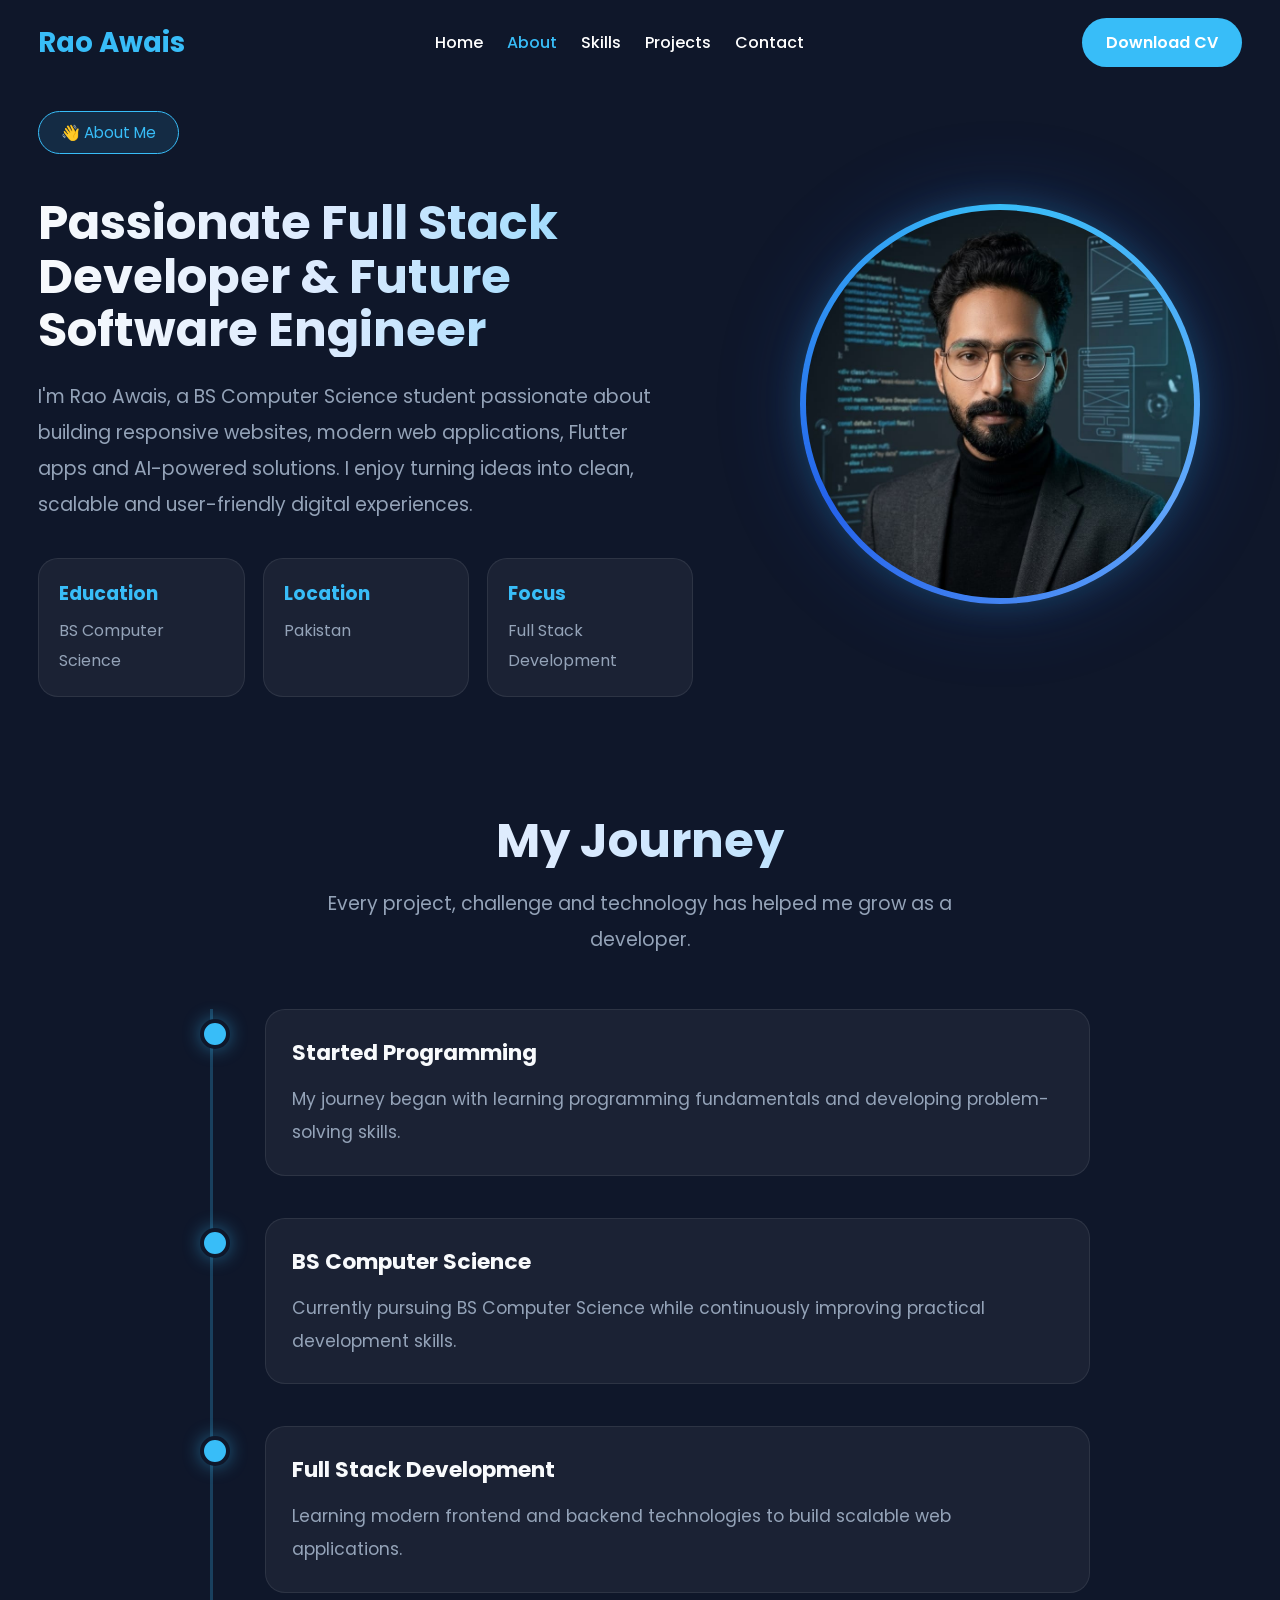
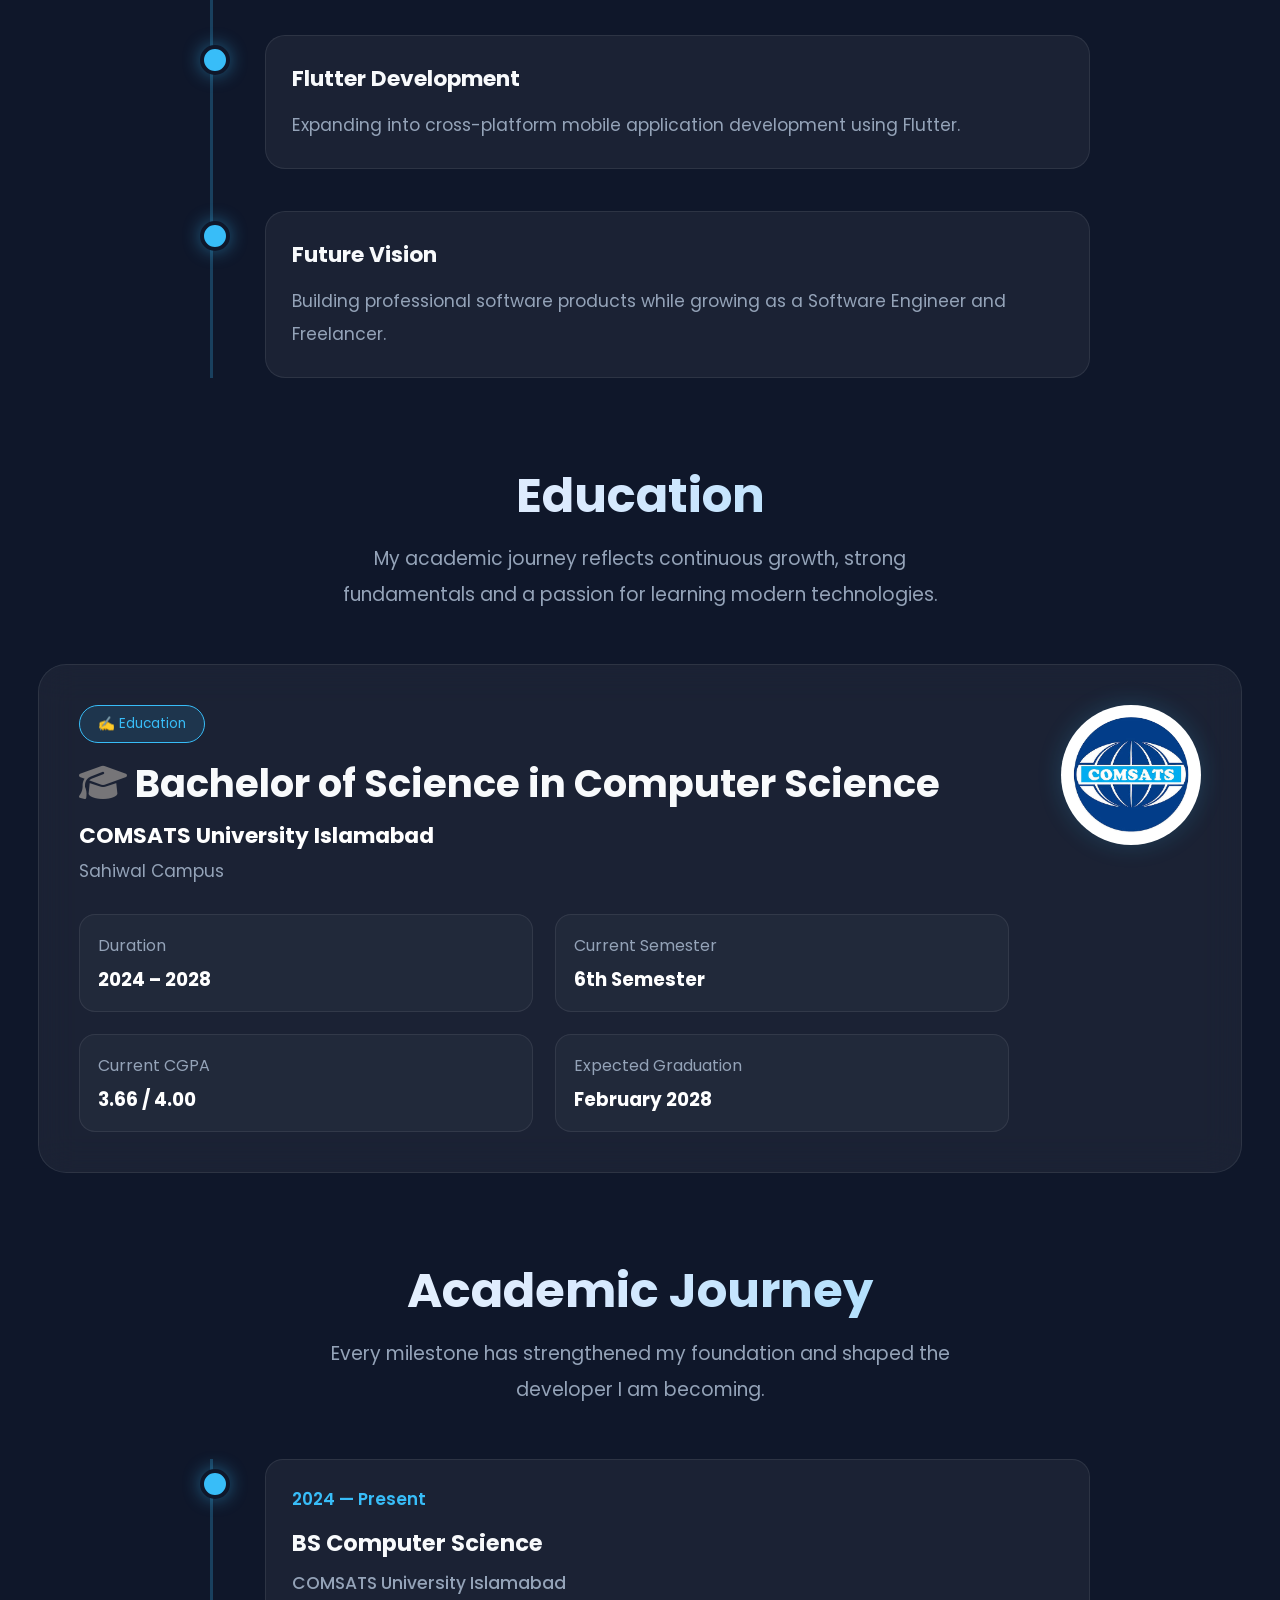
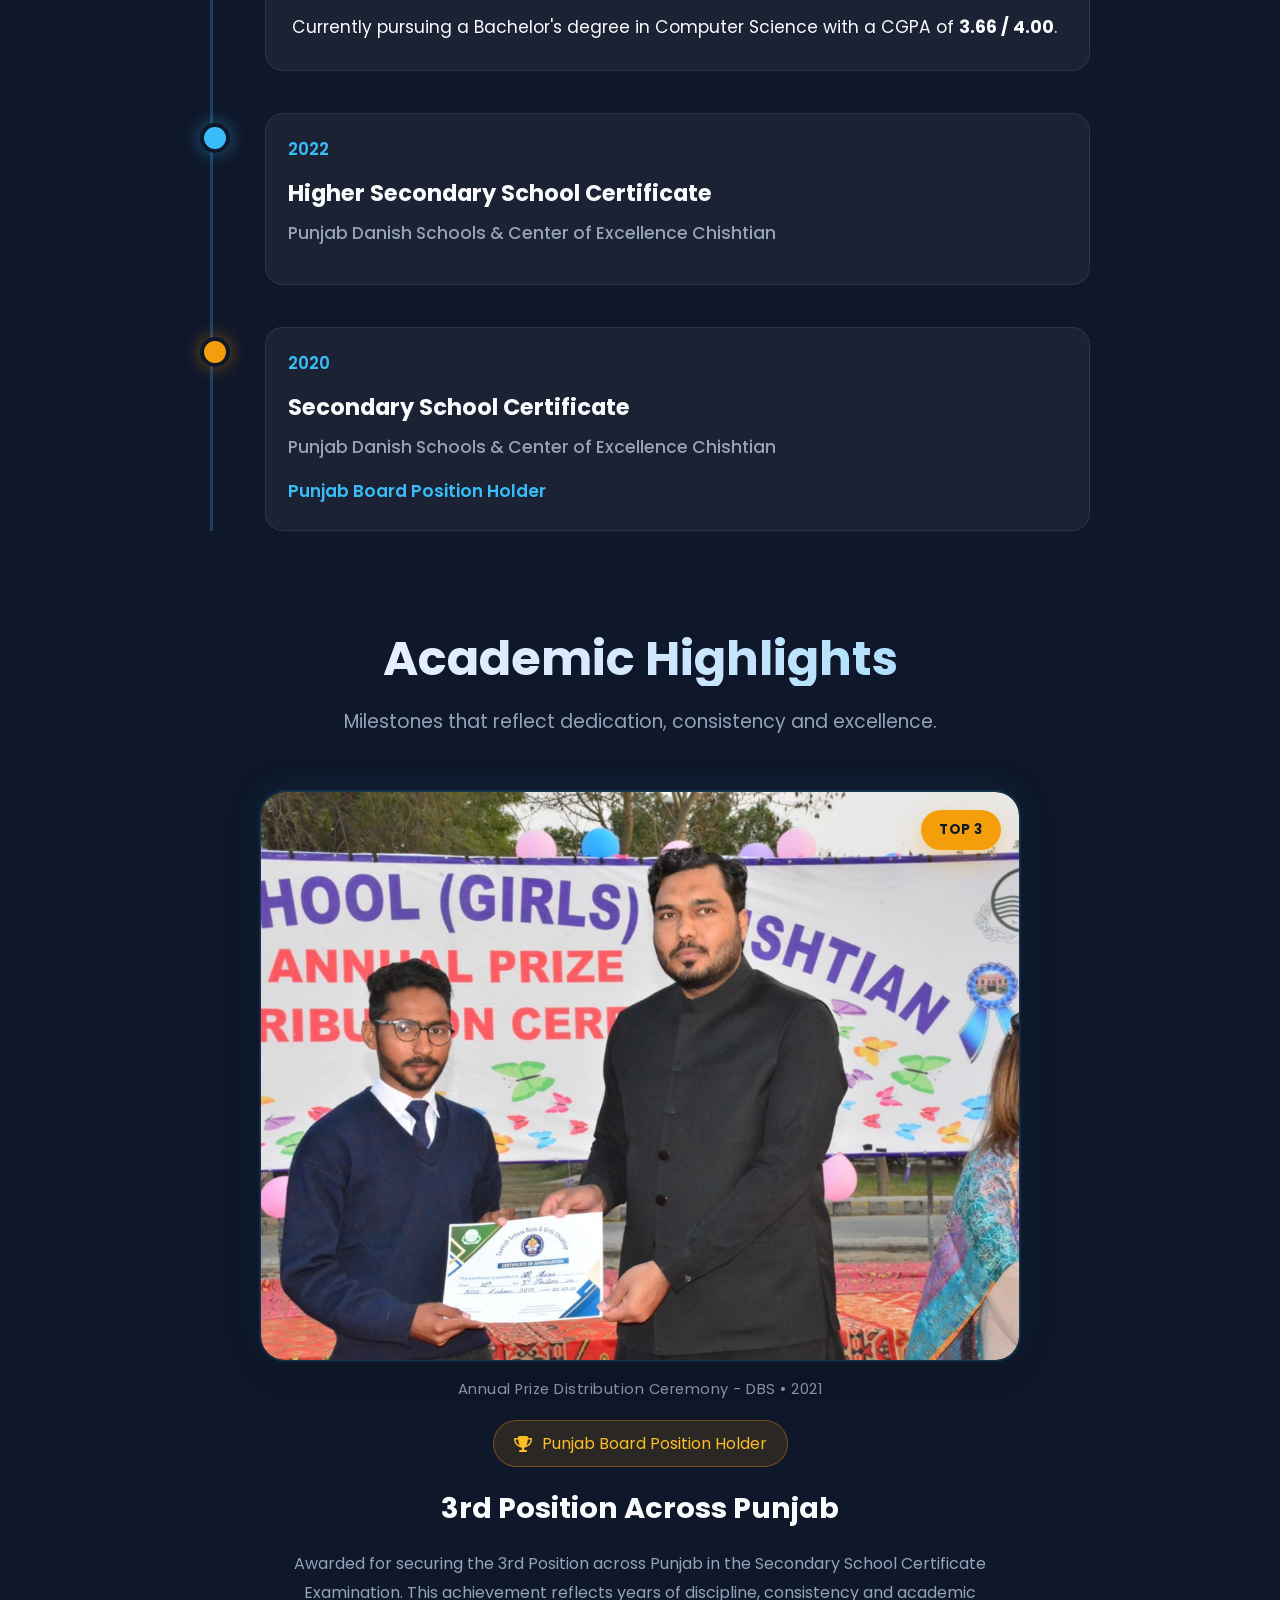
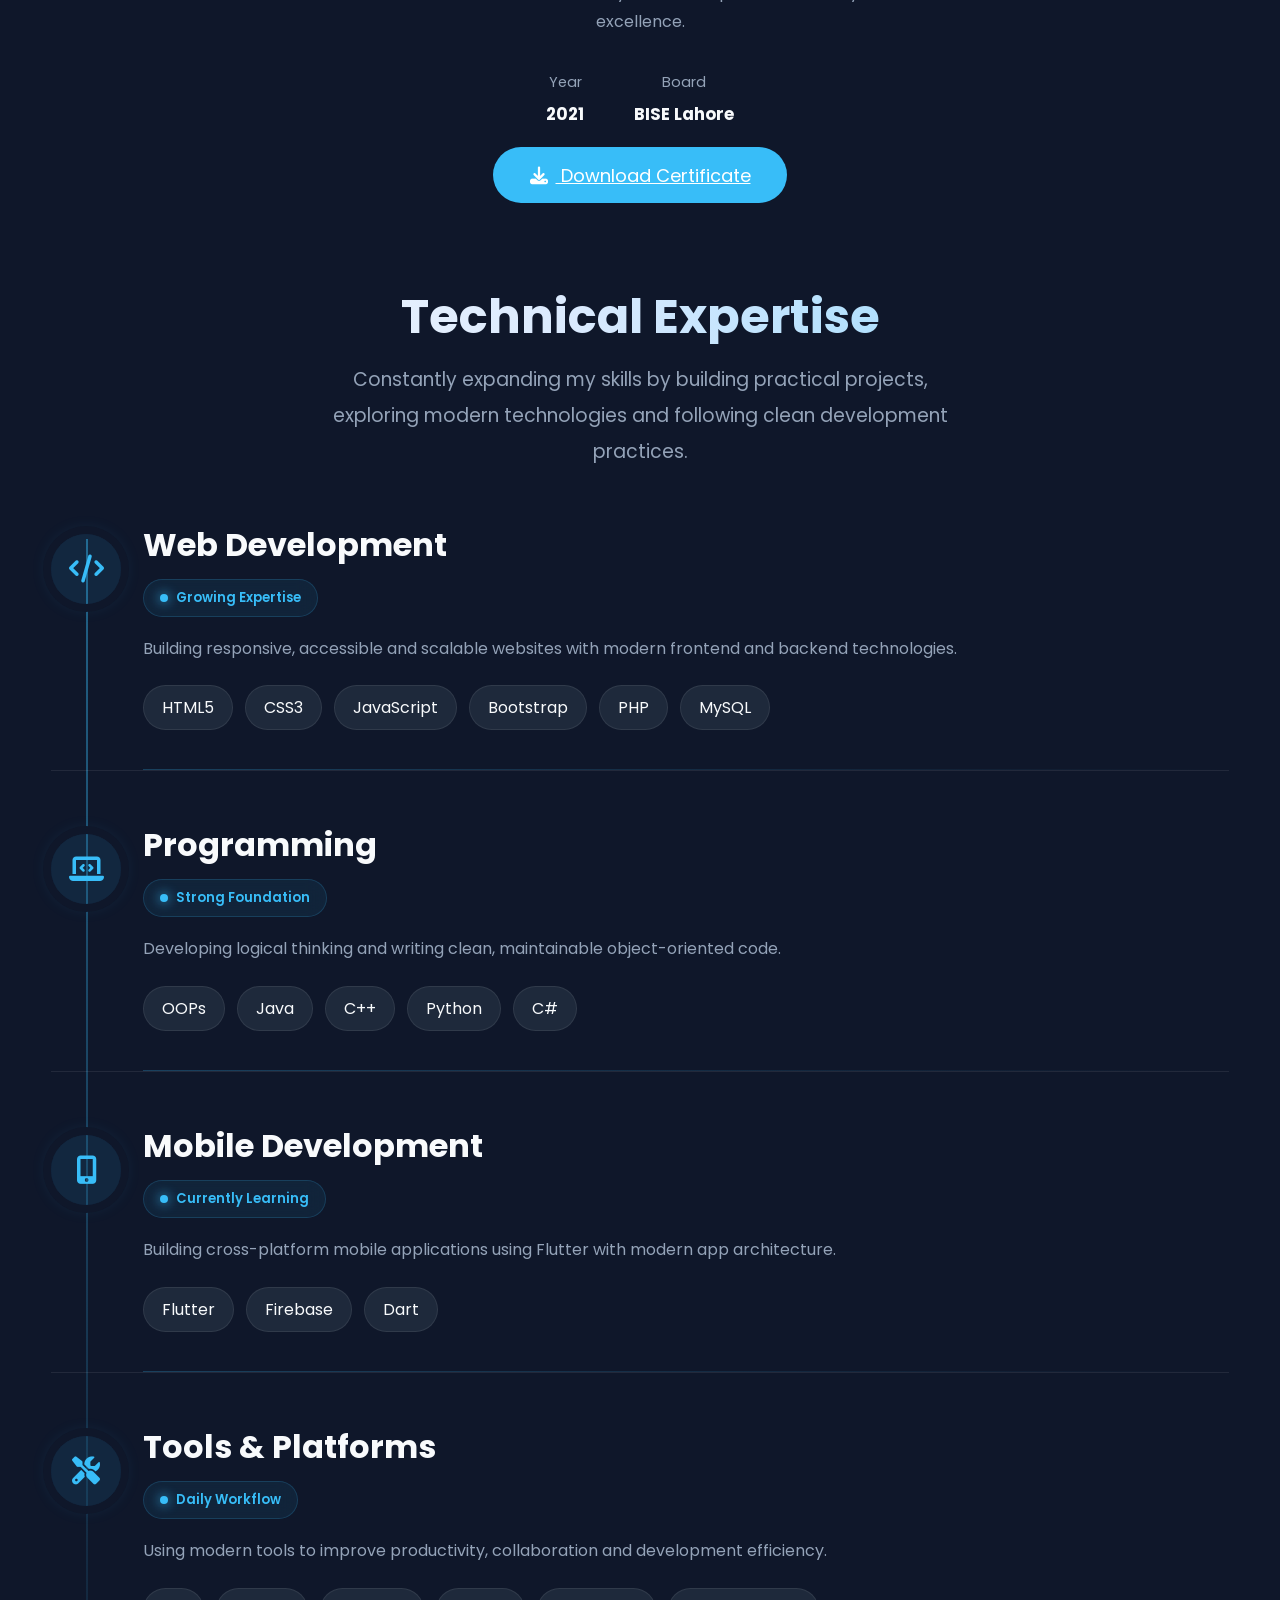
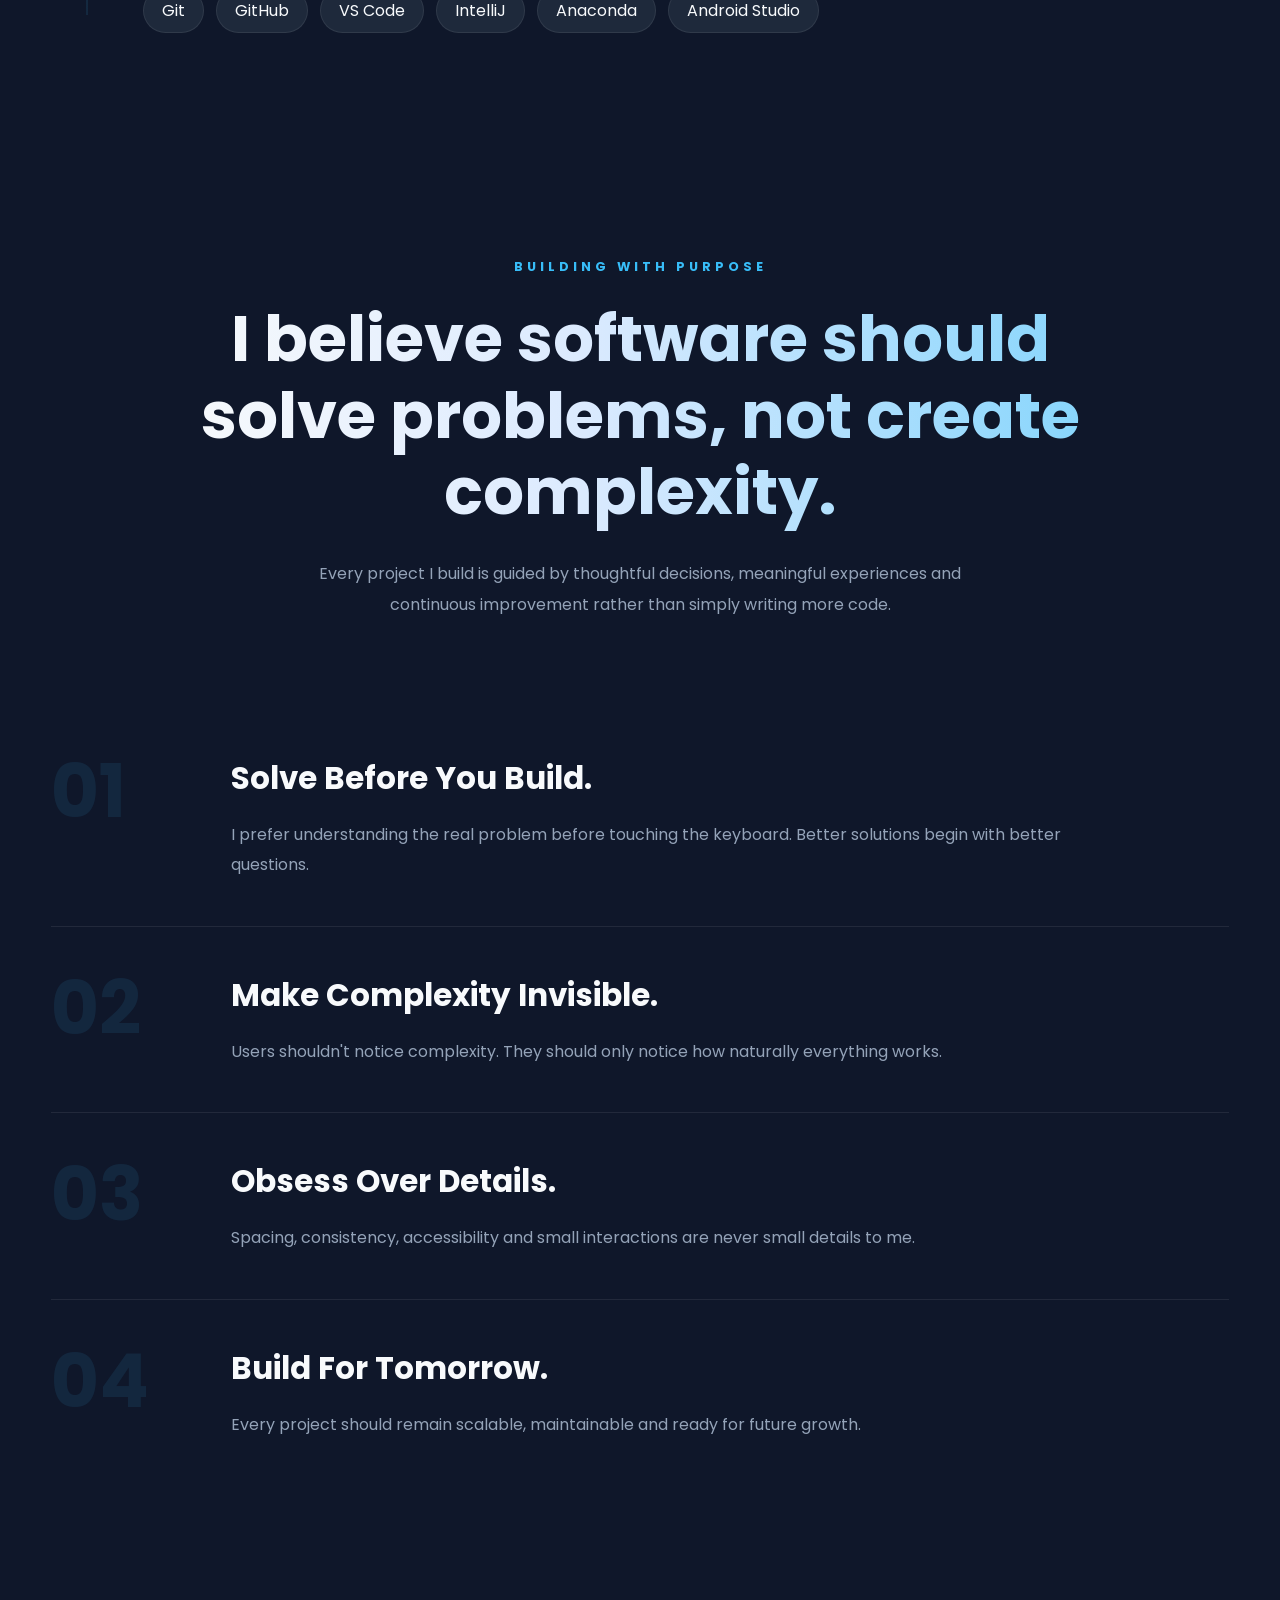
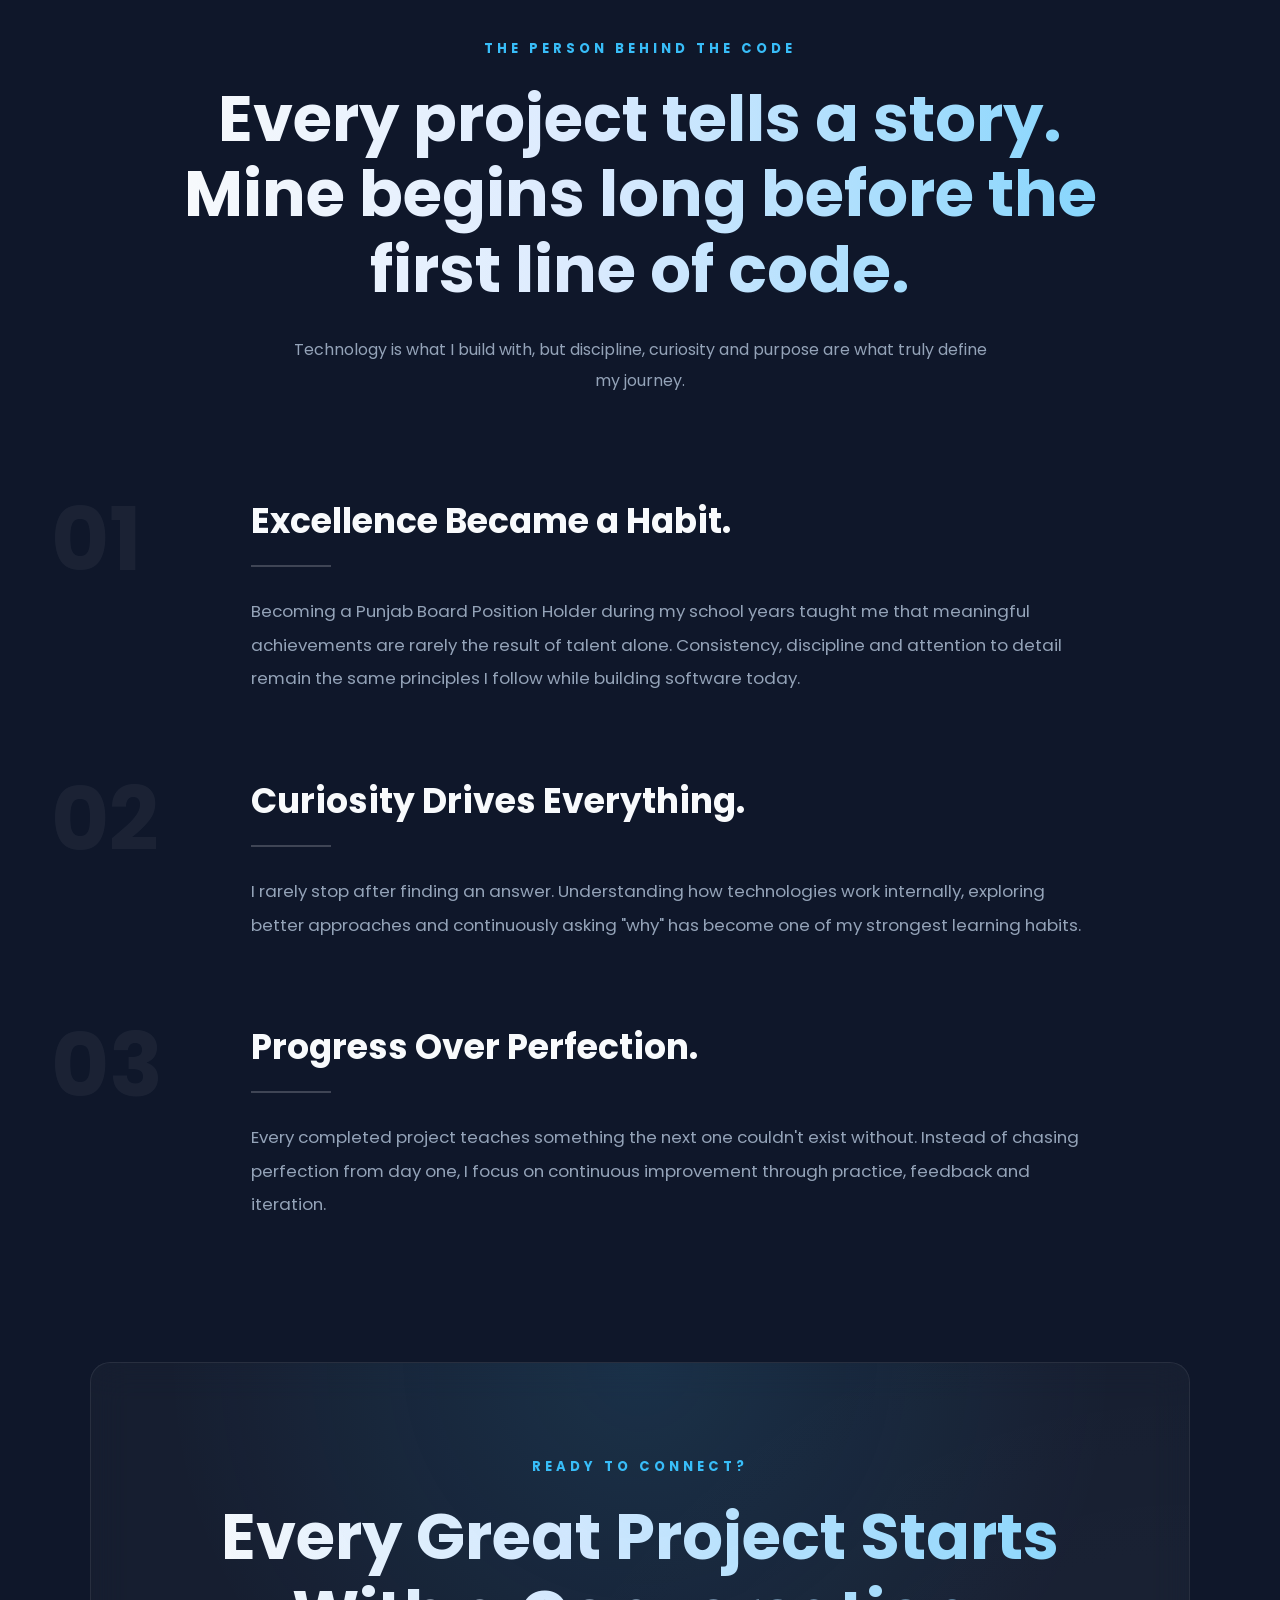
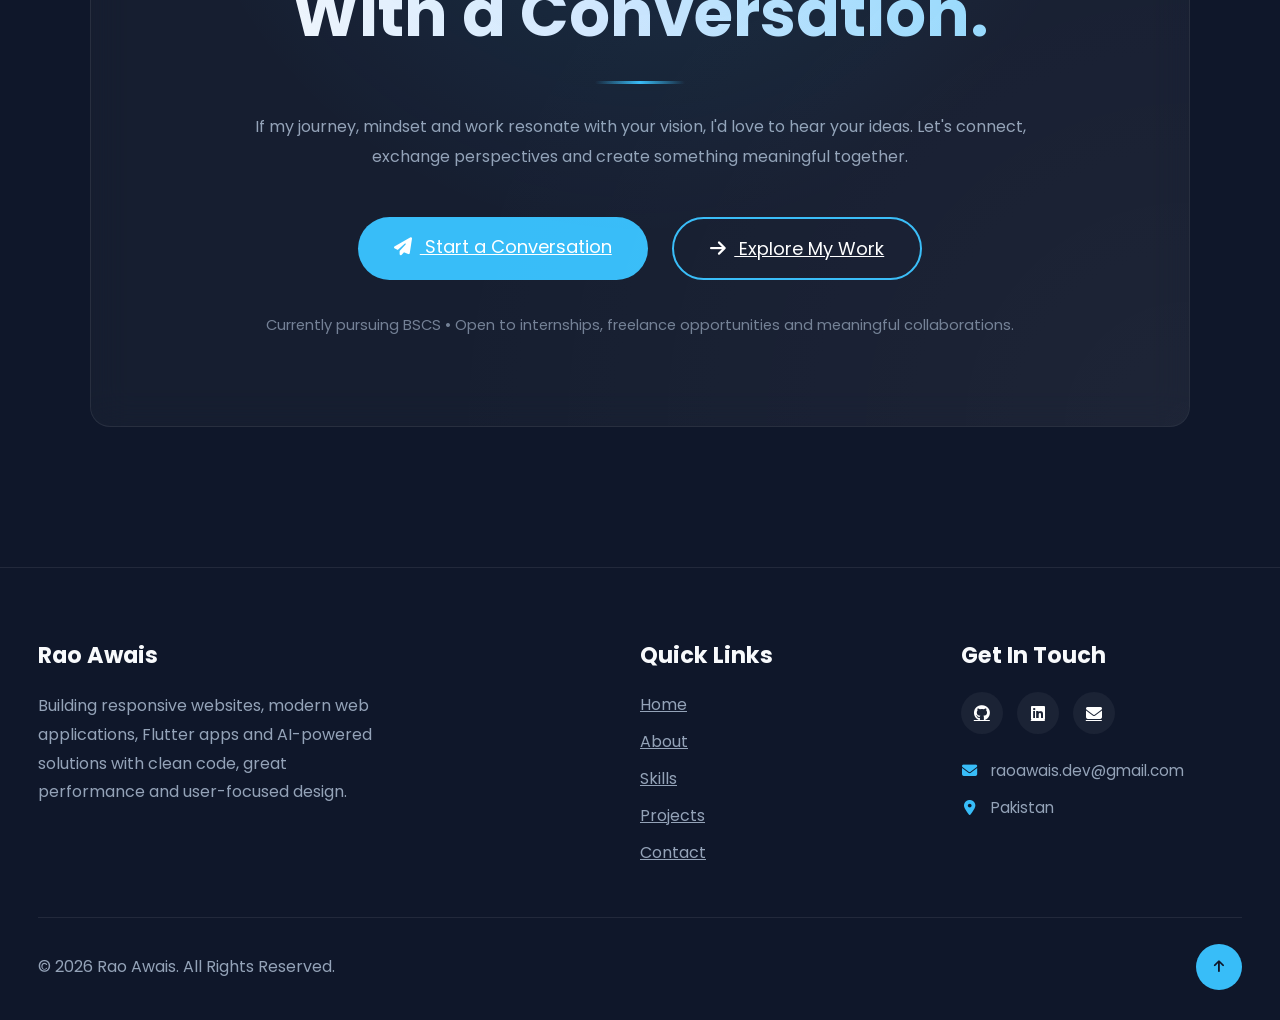
==== commit 4279e8b7: "minor imorovements." ====
--- a/about.html
+++ b/about.html
@@ -31,7 +31,7 @@
           <div class="about-hero-content">
             <span class="hero-tag"> 👋 About Me </span>
 
-            <h1>Passionate Full Stack Developer & Future Software Engineer</h1>
+            <h1 class="gradient-text">Passionate Full Stack Developer & Future Software Engineer</h1>
 
             <p>
               I'm Rao Awais, a BS Computer Science student passionate about
@@ -65,7 +65,7 @@
 
           <div class="about-hero-image">
             <div class="about-image-circle">
-              <img src="images/profile-picture.jpeg" alt="Rao Awais" />
+              <img src="images/profile/rao-awais-dev.jpeg" alt="Rao Awais" />
             </div>
           </div>
         </div>
@@ -75,7 +75,7 @@
     <section class="journey reveal">
       <div class="container">
         <div class="section-title">
-          <h2>My Journey</h2>
+          <h2 class="gradient-text">My Journey</h2>
 
           <p>
             Every project, challenge and technology has helped me grow as a
@@ -155,7 +155,7 @@
     <section class="education-section reveal">
       <div class="container">
         <div class="section-title">
-          <h2>Education</h2>
+          <h2 class="gradient-text">Education</h2>
 
           <p>
             My academic journey reflects continuous growth, strong fundamentals
@@ -200,7 +200,7 @@
           </div>
 
           <div class="education-logo">
-            <img src="images/comsats-logo.jpg" alt="COMSATS University Logo" />
+            <img src="images/logos/cui-logo.jfif" alt="COMSATS University Logo" />
           </div>
         </div>
       </div>
@@ -209,7 +209,7 @@
     <section class="education-timeline reveal">
       <div class="container">
         <div class="section-title">
-          <h2>Academic Journey</h2>
+          <h2 class="gradient-text">Academic Journey</h2>
 
           <p>
             Every milestone has strengthened my foundation and shaped the
@@ -273,7 +273,7 @@
     <section class="achievement-showcase reveal">
       <div class="container">
         <div class="section-title">
-          <h2>Academic Highlights</h2>
+          <h2 class="gradient-text">Academic Highlights</h2>
 
           <p>Milestones that reflect dedication, consistency and excellence.</p>
         </div>
@@ -281,14 +281,14 @@
         <div class="highlight-card">
           <div class="highlight-image">
             <img
-              src="images/profile-picture.jpeg"
+              src="images/profile/academic-highlight.jpeg"
               alt="Punjab Board Position Holder"
             />
 
             <div class="highlight-ribbon">TOP 3</div>
 
             <a
-              href="documents/ssc-board-position-certificate.pdf"
+              href="assets/rao-awais-bise-lahore-certificate.pdf"
               class="highlight-overlay"
               target="_blank"
             >
@@ -332,7 +332,7 @@
             </div>
 
             <a
-              href="documents/ssc-board-position-certificate.pdf"
+              href="assets/rao-awais-bise-lahore-certificate.pdf"
               class="btn-primary"
               download
             >
@@ -352,7 +352,7 @@
     <section class="expertise reveal">
       <div class="container">
         <div class="section-title">
-          <h2>Technical Expertise</h2>
+          <h2 class="gradient-text">Technical Expertise</h2>
 
           <p>
             Constantly expanding my skills by building practical projects,
@@ -490,7 +490,7 @@
         <div class="philosophy-intro">
           <span class="section-label"> BUILDING WITH PURPOSE </span>
 
-          <h2>
+          <h2 class="gradient-text">
             I believe software should solve problems, not create complexity.
           </h2>
 
@@ -566,7 +566,7 @@
         <div class="personality-header">
           <span>THE PERSON BEHIND THE CODE</span>
 
-          <h2>
+          <h2 class="gradient-text">
             Every project tells a story. Mine begins long before the first line
             of code.
           </h2>
@@ -644,7 +644,7 @@
         <div class="about-cta-content">
           <span class="about-cta-label"> READY TO CONNECT? </span>
 
-          <h2>Every Great Project Starts With a Conversation.</h2>
+          <h2 class="gradient-text">Every Great Project Starts With a Conversation.</h2>
 
           <p class="about-p1">
             If my journey, mindset and work resonate with your vision, I'd love
--- a/css/style.css
+++ b/css/style.css
@@ -45,7 +45,7 @@
 
   /* ==========================
        Border Radius
-    ========================== */
+ ========================== */
 
   --radius-sm: 10px;
 
@@ -167,3836 +167,15 @@
   --hover-shadow: 0 0 30px rgba(56, 189, 248, 0.2);
 }
 
-/* TEMP: Remove after full responsive phase is completed */
-html,
-body {
-  overflow-x: hidden;
-}
-
-/*=====================================
-        COMMON COMPONENTS
-=====================================*/
-
-.glass-card {
-  background: var(--card-bg);
-
-  border: 1px solid var(--border);
-
-  border-radius: var(--radius-lg);
-
-  box-shadow: var(--shadow);
-
-  transition: var(--transition);
-}
-
-.glass-card:hover {
-  transform: translateY(-10px);
-
-  box-shadow: var(--hover-shadow);
-}
-
-/* full body items */
-body {
-  font-family: "Poppins", sans-serif;
-  background: var(--background);
-  color: var(--text);
-}
-
-body.menu-open {
-  overflow: hidden;
-}
-
-/*====================================================
-                    NAVBAR
-====================================================*/
-
-.navbar {
-  padding: 20px 0;
-}
-
-.navbar-container {
-  display: flex;
-
-  justify-content: space-between;
-
-  align-items: center;
-
-  width: 100%;
-}
-
-.logo {
-  font-size: 28px;
-
-  font-weight: 700;
-
-  color: var(--primary);
-
-  text-decoration: none;
-
-  display: inline-flex;
-
-  align-items: center;
-
-  flex-shrink: 0;
-}
-
-.nav-right {
-  display: flex;
-
-  align-items: center;
-
-  justify-content: flex-end;
-
-  flex: 1;
-
-  gap: 40px;
-}
-
-.nav-links {
-  display: flex;
-
-  flex: 1;
-
-  justify-content: center;
-
-  list-style: none;
-
-  gap: 30px;
-}
-
-.nav-links a {
-  text-decoration: none;
-
-  color: white;
-
-  font-weight: 500;
-
-  transition: var(--transition);
-}
-
-.nav-links a:hover {
-  color: var(--primary);
-}
-
-.menu-toggle {
-  display: none;
-}
-
-.menu-close {
-  display: none;
-}
-
-/*====================================================
-                        HOME PAGE
-====================================================*/
-
-.hero {
-  display: flex;
-
-  justify-content: space-between;
-
-  align-items: center;
-
-  min-height: 85vh;
-
-  padding: 0 8%;
-
-  flex-wrap: wrap;
-  gap: 40px;
-}
-
-.hero-content {
-  flex: 1.2;
-  min-width: 300px;
-}
-
-.hero-content h1 {
-  font-size: 60px;
-
-  margin-bottom: 15px;
-}
-
-.hero-content h2 {
-  color: var(--primary);
-
-  margin-bottom: 20px;
-}
-
-.hero-content p {
-  color: #cbd5e1;
-
-  line-height: 1.8;
-
-  margin-bottom: 30px;
-}
-
-.hero-image {
-  flex: 0.8;
-  display: flex;
-  justify-content: center;
-}
-
-.hero-buttons {
-  display: flex;
-  gap: 20px;
-}
-
-.btn-primary,
-.btn-secondary {
-  padding: 14px 32px;
-
-  border: none;
-
-  border-radius: var(--radius-xxl);
-
-  font-size: 16px;
-
-  cursor: pointer;
-
-  transition: var(--transition);
-}
-
-.btn-primary {
-  background: var(--primary);
-
-  color: white;
-}
-
-.btn-secondary {
-  background: transparent;
-
-  color: white;
-
-  border: 2px solid var(--primary);
-}
-
-.btn-primary:hover {
-  transform: translateY(-5px);
-}
-
-.btn-secondary:hover {
-  background: var(--primary);
-}
-
-.cv-btn {
-  text-decoration: none;
-
-  background: var(--primary);
-
-  color: white;
-
-  padding: 12px 24px;
-
-  border-radius: var(--radius-xxl);
-
-  font-weight: 600;
-
-  transition: var(--transition);
-}
-
-.cv-btn:hover {
-  transform: translateY(-4px);
-
-  box-shadow: 0 10px 20px rgba(56, 189, 248, 0.4);
-}
-
-.nav-links a {
-  position: relative;
-}
-
-.nav-links a::after {
-  content: "";
-
-  position: absolute;
-
-  left: 0;
-
-  bottom: -5px;
-
-  width: 0;
-
-  height: 2px;
-
-  background: var(--primary);
-
-  transition: var(--transition);
-}
-
-.nav-links a:hover::after {
-  width: 100%;
-}
-
-.hero-tag {
-  display: inline-block;
-
-  padding: 8px 18px;
-
-  background: rgba(56, 189, 248, 0.12);
-
-  border: 1px solid var(--primary);
-
-  border-radius: var(--radius-xl);
-
-  color: var(--primary);
-
-  margin-bottom: 20px;
-
-  font-size: 14px;
-}
-
-.hero-content h1 {
-  font-size: 64px;
-
-  line-height: 1.2;
-
-  margin-bottom: 15px;
-}
-
-.hero-content h1 span {
-  color: var(--primary);
-}
-
-.hero-content h2 {
-  font-size: 32px;
-
-  font-weight: 500;
-
-  color: #cbd5e1;
-
-  margin-bottom: 25px;
-}
-
-.hero-content p {
-  max-width: 620px;
-
-  line-height: 1.9;
-
-  color: var(--muted);
-
-  margin-bottom: 35px;
-}
-
-.social-icons {
-  display: flex;
-
-  gap: 20px;
-
-  margin-top: 35px;
-}
-
-.social-icons a {
-  width: 50px;
-  height: 50px;
-
-  display: flex;
-  justify-content: center;
-  align-items: center;
-
-  border: 2px solid var(--primary);
-  border-radius: 50%;
-
-  color: var(--primary);
-
-  text-decoration: none;
-
-  font-size: 22px;
-
-  transition: var(--transition);
-}
-
-.social-icons a:hover {
-  background: var(--primary);
-  color: white;
-
-  transform: translateY(-6px);
-
-  box-shadow: 0 8px 20px rgba(56, 189, 248, 0.35);
-}
-
-.image-circle {
-  width: 410px;
-
-  height: 410px;
-
-  border-radius: 50%;
-
-  background: linear-gradient(135deg, var(--primary), #2563eb);
-
-  display: flex;
-
-  justify-content: center;
-
-  align-items: center;
-}
-
-.image-circle img {
-  width: calc(100% - 12px);
-
-  height: calc(100% - 12px);
-
-  object-fit: cover;
-
-  border-radius: 50%;
-
-  border: none;
-
-  display: block;
-}
-
-.image-circle {
-  position: relative;
-
-  width: clamp(410px, 22vw, 500px);
-
-  height: clamp(410px, 22vw, 500px);
-
-  border-radius: 50%;
-
-  display: flex;
-
-  justify-content: center;
-
-  align-items: center;
-
-  background: conic-gradient(from 0deg, #38bdf8, #60a5fa, #2563eb, #38bdf8);
-
-  animation:
-    floating 4s ease-in-out infinite,
-    rotateRing 12s linear infinite;
-
-  box-shadow:
-    0 0 25px rgba(56, 189, 248, 0.22),
-    0 0 70px rgba(37, 99, 235, 0.18);
-}
-
-@keyframes floating {
-  0% {
-    transform: translateY(0);
-  }
-
-  50% {
-    transform: translateY(-18px);
-  }
-
-  100% {
-    transform: translateY(0);
-  }
-}
-
-.image-circle {
-  animation: floating 4s ease-in-out infinite;
-}
-
-.image-circle:hover {
-  animation-play-state: paused;
-}
-
-.cursor {
-  color: var(--primary);
-
-  font-weight: bold;
-
-  animation: blink 0.8s infinite;
-}
-
-@keyframes blink {
-  50% {
-    opacity: 0;
-  }
-}
-
-.hero-bg {
-  position: absolute;
-
-  inset: 0;
-
-  z-index: -1;
-}
-
-.glow {
-  position: absolute;
-
-  border-radius: 50%;
-
-  filter: blur(100px);
-}
-
-/* Hero Glow 1 */
-
-.glow-1 {
-  width: clamp(350px, 20vw, 520px);
-
-  height: clamp(350px, 20vw, 520px);
-
-  top: clamp(-120px, -6vw, -80px);
-
-  left: clamp(-120px, -6vw, -80px);
-}
-
-/* Hero Glow 2 */
-
-.glow-2 {
-  width: clamp(300px, 18vw, 460px);
-
-  height: clamp(300px, 18vw, 460px);
-
-  bottom: clamp(-100px, -5vw, -70px);
-
-  right: clamp(-100px, -5vw, -70px);
-}
-
-@keyframes glowFloat {
-  0% {
-    transform: translateY(0);
-  }
-
-  50% {
-    transform: translateY(-30px);
-  }
-
-  100% {
-    transform: translateY(0);
-  }
-}
-
-.glow {
-  animation: glowFloat 8s ease-in-out infinite;
-}
-
-html {
-  scroll-behavior: smooth;
-}
-
-@keyframes fadeUp {
-  from {
-    opacity: 0;
-    transform: translateY(30px);
-  }
-
-  to {
-    opacity: 1;
-    transform: translateY(0);
-  }
-}
-
-.hero-content,
-.hero-image {
-  animation: fadeUp 0.8s ease-out;
-}
-
-/*==================================================
-            featured skills section
-==================================================*/
-
-.skills-preview {
-  padding: 100px 0;
-}
-
-.section-title {
-  text-align: center;
-
-  margin-bottom: 60px;
-}
-
-.section-title h2 {
-  font-size: 42px;
-
-  margin-bottom: 15px;
-}
-
-.section-title p {
-  color: var(--muted);
-
-  max-width: 650px;
-
-  margin: auto;
-}
-
-.skills-grid {
-  display: grid;
-
-  grid-template-columns: repeat(auto-fit, minmax(220px, 1fr));
-
-  gap: 25px;
-}
-
-.skill-card {
-  background: rgba(255, 255, 255, 0.05);
-
-  border: 1px solid rgba(255, 255, 255, 0.08);
-
-  border-radius: var(--radius-lg);
-
-  padding: 35px;
-
-  text-align: center;
-
-  transition: var(--transition);
-}
-
-/* T */
-.skill-content > i {
-  font-size: 55px;
-
-  color: var(--primary);
-
-  margin-bottom: 20px;
-}
-
-.skill-card {
-  position: relative;
-
-  overflow: hidden;
-}
-
-.skill-card:hover {
-  box-shadow: 0 0 30px rgba(56, 189, 248, 0.2);
-}
-
-.skill-card p {
-  color: var(--muted);
-}
-
-.skill-overlay {
-  position: absolute;
-
-  inset: 0;
-
-  display: flex;
-
-  justify-content: center;
-
-  align-items: center;
-
-  gap: 10px;
-
-  background: rgba(15, 23, 42, 0.82);
-
-  color: white;
-
-  text-decoration: none;
-
-  font-weight: 600;
-
-  opacity: 0;
-
-  transition: var(--transition);
-}
-
-.skill-card:hover .skill-overlay {
-  opacity: 1;
-}
-
-.skill-overlay i {
-  font-size: 20px;
-}
-
-.skill-overlay {
-  transform: translateY(30px);
-
-  opacity: 0;
-}
-
-.skill-card:hover .skill-overlay {
-  opacity: 1;
-
-  transform: translateY(0);
-}
-
-/*==================================================
-            featured projects section
-==================================================*/
-
-.projects-preview {
-  padding: 100px 0;
-}
-
-.project-content {
-  padding: 30px;
-}
-
-.project-content h3 {
-  margin-bottom: 15px;
-}
-
-.project-content p {
-  color: var(--muted);
-
-  line-height: 1.7;
-}
-
-.project-tags {
-  display: flex;
-
-  gap: 10px;
-
-  flex-wrap: wrap;
-
-  margin: 25px 0;
-}
-
-.project-tags span {
-  background: var(--background);
-
-  padding: 8px 16px;
-
-  border-radius: var(--radius-xl);
-
-  font-size: 14px;
-}
-
-.project-buttons {
-  display: flex;
-
-  gap: 15px;
-}
-
-.projects-grid {
-  display: grid;
-
-  grid-template-columns: repeat(auto-fit, minmax(320px, 1fr));
-
-  gap: 30px;
-}
-
-.project-card {
-  background: rgba(255, 255, 255, 0.05);
-
-  border-radius: var(--radius-lg);
-
-  overflow: hidden;
-
-  border: 1px solid rgba(255, 255, 255, 0.08);
-
-  transition: var(--transition);
-
-  display: flex;
-
-  flex-direction: column;
-}
-.project-card {
-  cursor: pointer;
-}
-
-.project-card img {
-  width: 100%;
-
-  height: 220px;
-
-  object-fit: cover;
-
-  display: block;
-}
-
-.project-info {
-  padding: 25px;
-
-  display: flex;
-
-  flex-direction: column;
-
-  flex: 1;
-}
-
-.project-info h3 {
-  margin-bottom: 15px;
-}
-
-.project-info p {
-  color: var(--muted);
-
-  line-height: 1.7;
-
-  margin-bottom: 20px;
-}
-
-.tech-stack {
-  display: flex;
-
-  flex-wrap: wrap;
-
-  gap: 10px;
-
-  margin-bottom: 25px;
-}
-
-.project-links {
-  display: flex;
-
-  gap: 12px;
-
-  margin-top: auto;
-}
-
-.project-links a {
-  text-decoration: none;
-
-  color: white;
-
-  padding: 10px 18px;
-
-  border-radius: var(--radius-sm);
-
-  border: 1px solid var(--primary);
-
-  transition: var(--transition);
-
-  flex: 1;
-
-  text-align: center;
-}
-
-.project-links a:hover {
-  background: var(--primary);
-
-  color: var(--background);
-}
-
-.project-card:hover {
-  transform: translateY(-10px);
-
-  box-shadow: 0 0 30px rgba(56, 189, 248, 0.2);
-}
-
-.project-image {
-  position: relative;
-
-  overflow: hidden;
-}
-
-/* project-details hover effect */
-.project-overlay {
-  position: absolute;
-
-  inset: 0;
-
-  display: flex;
-
-  justify-content: center;
-
-  align-items: center;
-
-  gap: 10px;
-
-  background: rgba(15, 23, 42, 0.75);
-
-  color: #fff;
-
-  text-decoration: none;
-
-  font-weight: 600;
-
-  opacity: 0;
-
-  transition: var(--transition);
-}
-
-.project-card:hover .project-overlay {
-  opacity: 1;
-}
-
-.project-status {
-  position: absolute;
-
-  top: 15px;
-
-  right: 15px;
-
-  background: var(--primary);
-
-  color: var(--background);
-
-  padding: 6px 12px;
-
-  border-radius: var(--radius-xl);
-
-  font-size: 12px;
-
-  font-weight: 600;
-}
-
-.project-category {
-  display: inline-flex;
-
-  align-items: center;
-
-  gap: 8px;
-
-  margin-bottom: 12px;
-
-  color: var(--muted);
-
-  font-size: 0.85rem;
-
-  font-weight: 500;
-}
-
-.project-category {
-  display: flex;
-
-  align-items: center;
-
-  gap: 10px;
-
-  margin-bottom: 12px;
-
-  color: var(--muted);
-
-  font-size: 0.85rem;
-
-  font-weight: 500;
-}
-
-.project-category::before {
-  content: "";
-
-  width: 24px;
-
-  height: 2px;
-
-  background: var(--primary);
-
-  border-radius: 999px;
-}
-
-.section-button {
-  text-align: center;
-
-  margin-top: 60px;
-}
-
-.section-button .btn-primary {
-  display: inline-flex;
-
-  align-items: center;
-
-  gap: 10px;
-}
-
-.section-button .btn-primary:hover {
-  transform: translateY(-4px);
-
-  box-shadow: 0 12px 25px rgba(56, 189, 248, 0.25);
-}
-
-.section-button .btn-primary i {
-  transition: transform 0.3s ease;
-}
-
-.section-button .btn-primary:hover i {
-  transform: translateX(5px);
-}
-
-.tech-stack span {
-  background: #1e293b;
-
-  border: 1px solid rgba(255, 255, 255, 0.08);
-
-  color: #cbd5e1;
-
-  padding: 8px 14px;
-
-  border-radius: var(--radius-xl);
-
-  font-size: 13px;
-}
-
-/*==================================================
-            why me section
-==================================================*/
-.why-wrapper {
-  display: grid;
-
-  grid-template-columns: repeat(auto-fit, minmax(350px, 1fr));
-
-  gap: 60px;
-
-  align-items: center;
-}
-
-.why-image {
-  display: flex;
-
-  justify-content: center;
-
-  align-items: center;
-}
-
-.why-image img {
-  width: 380px;
-
-  height: 380px;
-
-  border-radius: 50%;
-
-  object-fit: cover;
-
-  border: 6px solid rgba(56, 189, 248, 0.2);
-
-  box-shadow: 0 0 50px rgba(56, 189, 248, 0.2);
-
-  transition: transform 0.4s ease;
-}
-
-.why-image img:hover {
-  transform: scale(1.04);
-}
-
-.why-image img {
-  animation: floatImage 4s ease-in-out infinite;
-}
-
-.why-item i {
-  color: var(--primary);
-
-  font-size: 24px;
-
-  margin-top: 5px;
-}
-
-.why-item h3 {
-  margin-bottom: 8px;
-}
-
-.why-item p {
-  color: var(--muted);
-
-  line-height: 1.7;
-}
-
-.why-item {
-  display: flex;
-
-  gap: 20px;
-
-  padding-bottom: 22px;
-
-  margin-bottom: 22px;
-
-  border-bottom: 1px solid rgba(255, 255, 255, 0.08);
-}
-
-.why-item:last-child {
-  border-bottom: none;
-
-  margin-bottom: 10px;
-
-  padding-bottom: 0;
-}
-
-/*==================================================
-            cta section
-==================================================*/
-.cta {
-  padding: 120px 0;
-
-  text-align: center;
-}
-
-.cta h2 {
-  font-size: clamp(2rem, 5vw, 3rem);
-
-  margin-bottom: 20px;
-}
-
-.cta p {
-  max-width: 700px;
-
-  margin: 0 auto 40px;
-
-  color: var(--muted);
-
-  line-height: 1.8;
-}
-
-.cta-buttons {
-  display: flex;
-
-  justify-content: center;
-
-  gap: 20px;
-
-  flex-wrap: wrap;
-}
-
-.btn-primary i,
-.btn-secondary i {
-  margin-right: 8px;
-}
-
-/* glow effect for cta section */
-.cta {
-  position: relative;
-
-  overflow: hidden;
-}
-
-.cta::before {
-  content: "";
-
-  position: absolute;
-
-  width: 450px;
-
-  height: 450px;
-
-  background: rgba(56, 189, 248, 0.08);
-
-  border-radius: 50%;
-
-  filter: blur(100px);
-
-  top: -120px;
-
-  left: 50%;
-
-  transform: translateX(-50%);
-
-  z-index: -1;
-}
-
-/*====================================================
-                        FOOTER
-====================================================*/
-
-footer {
-  padding: 80px 0 30px;
-
-  border-top: 1px solid rgba(255, 255, 255, 0.08);
-}
-
-.footer-grid {
-  display: grid;
-
-  grid-template-columns: 2fr 1fr 1fr;
-
-  gap: 50px;
-
-  margin-bottom: 50px;
-}
-
-.footer-grid h3 {
-  margin-bottom: 20px;
-}
-
-.footer-about p {
-  color: var(--muted);
-
-  line-height: 1.8;
-
-  max-width: 400px;
-}
-
-.footer-links ul {
-  list-style: none;
-}
-
-.footer-links li {
-  margin-bottom: 12px;
-}
-
-.footer-links a {
-  color: var(--muted);
-
-  transition: var(--transition);
-}
-
-.footer-links a:hover {
-  color: var(--primary);
-}
-
-.footer-social {
-  display: flex;
-
-  gap: 18px;
-}
-
-.footer-social a {
-  width: 45px;
-
-  height: 45px;
-
-  display: flex;
-
-  justify-content: center;
-
-  align-items: center;
-
-  border-radius: 50%;
-
-  background: rgba(255, 255, 255, 0.05);
-
-  color: white;
-
-  transition: var(--transition);
-}
-
-.footer-social a:hover {
-  background: var(--primary);
-
-  color: var(--background);
-
-  transform: translateY(-5px);
-}
-
-.footer-bottom {
-  display: flex;
-
-  justify-content: space-between;
-
-  align-items: center;
-
-  border-top: 1px solid rgba(255, 255, 255, 0.08);
-
-  padding-top: 30px;
-}
-
-.footer-bottom p {
-  color: var(--muted);
-}
-
-#backToTop {
-  width: 48px;
-
-  height: 48px;
-
-  border: none;
-
-  border-radius: 50%;
-
-  background: var(--primary);
-
-  color: var(--background);
-
-  cursor: pointer;
-
-  transition: var(--transition);
-}
-
-#backToTop:hover {
-  transform: translateY(-5px);
-}
-
-.footer-contact-info {
-  margin-top: 25px;
-}
-
-.footer-contact-info p {
-  display: flex;
-
-  align-items: center;
-
-  gap: 12px;
-
-  color: var(--muted);
-
-  margin-bottom: 14px;
-
-  font-size: 0.95rem;
-
-  word-break: break-word;
-}
-
-.footer-contact-info i {
-  color: var(--primary);
-
-  width: 18px;
-
-  text-align: center;
-}
-
-.footer-contact-info p {
-  transition: var(--transition);
-}
-
-.footer-contact-info p:hover {
-  color: #ffffff;
-}
-
-.nav-links a.active {
-  color: var(--primary);
-}
-
-/*====================================================
-                        ABOUT PAGE
-====================================================*/
-
-/* ===========================
-   ABOUT HERO
-=========================== */
-
-.about-hero {
-  padding: 0px 0;
-}
-
-.about-hero-wrapper {
-  display: grid;
-
-  grid-template-columns: 1.2fr 1fr;
-
-  align-items: center;
-
-  gap: 70px;
-}
-
-.about-hero-content h1 {
-  font-size: 3.2rem;
-
-  line-height: 1.2;
-
-  margin: 20px 0;
-}
-
-.about-hero-content p {
-  color: var(--muted);
-
-  line-height: 1.9;
-
-  margin-bottom: 40px;
-}
-
-.about-hero-image {
-  display: flex;
-
-  justify-content: center;
-}
-
-.about-image-circle {
-  width: 400px;
-
-  height: 400px;
-
-  border-radius: 50%;
-
-  background: conic-gradient(from 0deg, #38bdf8, #60a5fa, #2563eb, #38bdf8);
-
-  display: flex;
-
-  justify-content: center;
-
-  align-items: center;
-
-  box-shadow:
-    0 0 35px rgba(56, 189, 248, 0.22),
-    0 0 90px rgba(37, 99, 235, 0.18);
-}
-
-.about-image-circle img {
-  width: calc(100% - 12px);
-
-  height: calc(100% - 12px);
-
-  object-fit: cover;
-
-  border-radius: 50%;
-
-  border: none;
-
-  display: block;
-}
-
-.about-quick-info {
-  display: grid;
-
-  grid-template-columns: repeat(3, 1fr);
-
-  gap: 20px;
-}
-
-.about-quick-info div {
-  background: rgba(255, 255, 255, 0.05);
-
-  border: 1px solid rgba(255, 255, 255, 0.08);
-
-  padding: 22px;
-
-  border-radius: var(--radius-lg);
-}
-
-.about-quick-info h3 {
-  margin-bottom: 8px;
-
-  color: var(--primary);
-}
-
-.about-quick-info p {
-  margin: 0;
-}
-
-/* ===============================
-   JOURNEY
-================================ */
-
-.journey {
-  padding: 100px 0 0;
-}
-
-.timeline {
-  position: relative;
-
-  max-width: 850px;
-
-  margin: auto;
-}
-
-.timeline::before {
-  content: "";
-
-  position: absolute;
-
-  left: 22px;
-
-  top: 0;
-
-  bottom: 0;
-
-  width: 2px;
-
-  background: rgba(56, 189, 248, 0.35);
-}
-
-.timeline-item {
-  position: relative;
-
-  padding-left: 70px;
-
-  margin-bottom: 50px;
-}
-
-.timeline-item:last-child {
-  margin-bottom: 0;
-}
-
-.timeline-dot {
-  position: absolute;
-
-  left: 10px;
-
-  top: 8px;
-
-  width: 24px;
-
-  height: 24px;
-
-  border-radius: 50%;
-
-  background: var(--primary);
-
-  border: 4px solid var(--background);
-
-  box-shadow: 0 0 18px rgba(56, 189, 248, 0.5);
-}
-
-.timeline-content {
-  background: rgba(255, 255, 255, 0.05);
-
-  border: 1px solid rgba(255, 255, 255, 0.08);
-
-  border-radius: var(--radius-lg);
-
-  padding: 28px;
-
-  transition: var(--transition);
-}
-
-.timeline-content h3 {
-  margin-bottom: 12px;
-}
-
-.timeline-content p {
-  color: var(--muted);
-
-  line-height: 1.8;
-}
-
-.timeline-content:hover {
-  transform: translateY(-8px);
-
-  box-shadow: 0 0 28px rgba(56, 189, 248, 0.18);
-}
-
-/* .timeline-item:last-child .timeline-dot{
-
-    background:transparent;
-
-    border:3px solid var(--primary);
-
-} */
-
-/* ==========================
-      EDUCATION SECTION
-========================== */
-
-.education-section {
-  padding: 100px 0 0;
-}
-
-.education-card {
-  display: flex;
-
-  justify-content: space-between;
-
-  align-items: center;
-
-  gap: 60px;
-
-  padding: 45px;
-
-  border-radius: var(--radius-xl);
-
-  background: rgba(255, 255, 255, 0.05);
-
-  border: 1px solid rgba(255, 255, 255, 0.08);
-
-  backdrop-filter: blur(18px);
-
-  transition: var(--transition);
-
-  overflow: hidden;
-
-  position: relative;
-}
-
-.education-card:hover {
-  transform: translateY(-8px);
-
-  box-shadow: 0 20px 50px rgba(56, 189, 248, 0.18);
-}
-
-.education-content {
-  flex: 1;
-}
-
-.education-badge {
-  display: inline-block;
-
-  padding: 8px 18px;
-
-  border-radius: 999px;
-
-  background: rgba(56, 189, 248, 0.12);
-
-  border: 1px solid var(--primary);
-
-  color: var(--primary);
-
-  font-size: 0.85rem;
-
-  margin-bottom: 18px;
-}
-
-.education-content h3 {
-  font-size: 2rem;
-
-  margin-bottom: 12px;
-}
-
-.education-content h3 i {
-  color: rgb(118, 117, 120);
-}
-
-.education-content h4 {
-  font-size: 1.2rem;
-
-  color: white;
-
-  margin-bottom: 6px;
-}
-
-.campus {
-  color: var(--muted);
-
-  margin-bottom: 35px;
-}
-
-.education-meta {
-  display: grid;
-
-  grid-template-columns: repeat(2, 1fr);
-
-  gap: 25px;
-}
-
-.education-meta div {
-  background: rgba(255, 255, 255, 0.03);
-
-  border: 1px solid rgba(255, 255, 255, 0.08);
-
-  border-radius: 16px;
-
-  padding: 18px;
-}
-
-.education-meta div {
-  transition: var(--transition);
-}
-
-.education-meta div:hover {
-  transform: translateY(-4px);
-
-  border-color: rgba(56, 189, 248, 0.18);
-
-  box-shadow: 0 12px 28px rgba(56, 189, 248, 0.08);
-}
-
-.education-meta span {
-  display: block;
-
-  color: var(--muted);
-
-  font-size: 0.9rem;
-
-  margin-bottom: 8px;
-}
-
-.education-meta strong {
-  color: white;
-
-  font-size: 1.05rem;
-}
-
-.education-logo {
-  width: 140px;
-
-  height: 140px;
-
-  flex-shrink: 0;
-
-  align-self: start;
-}
-
-.education-logo img {
-  width: 100%;
-
-  height: 100%;
-
-  object-fit: cover;
-
-  border-radius: 50%;
-
-  background: white;
-
-  padding: 12px;
-
-  box-shadow: 0 0 25px rgba(56, 189, 248, 0.18);
-}
-
-/* ===========================
-      Academic Timeline
-=========================== */
-
-.education-timeline {
-  padding: 100px 0 0;
-}
-
-.timeline {
-  position: relative;
-
-  max-width: 900px;
-
-  margin: auto;
-}
-
-.timeline::before {
-  content: "";
-
-  position: absolute;
-
-  left: 20px;
-
-  top: 0;
-
-  bottom: 0;
-
-  width: 3px;
-
-  background: rgba(56, 189, 248, 0.25);
-}
-
-.timeline-item {
-  position: relative;
-
-  padding-left: 75px;
-
-  margin-bottom: 45px;
-}
-
-.timeline-dot {
-  position: absolute;
-
-  left: 8px;
-
-  top: 12px;
-
-  width: 24px;
-
-  height: 24px;
-
-  border-radius: 50%;
-
-  background: var(--primary);
-
-  border: 5px solid #0f172a;
-
-  box-shadow: 0 0 18px rgba(56, 189, 248, 0.45);
-}
-
-.timeline-card {
-  background: rgba(255, 255, 255, 0.05);
-
-  border: 1px solid rgba(255, 255, 255, 0.08);
-
-  border-radius: 18px;
-
-  padding: 28px;
-
-  transition: var(--transition);
-}
-
-.timeline-card:hover {
-  transform: translateY(-6px);
-
-  box-shadow: 0 15px 35px rgba(56, 189, 248, 0.18);
-}
-
-.timeline-year {
-  color: var(--primary);
-
-  font-weight: 600;
-
-  display: inline-block;
-
-  margin-bottom: 12px;
-}
-
-.timeline-card h3 {
-  margin-bottom: 8px;
-}
-
-.timeline-card h4 {
-  color: var(--muted);
-
-  font-weight: 500;
-
-  margin-bottom: 15px;
-}
-
-.timeline-card.small {
-  padding: 22px;
-}
-
-.highlight {
-  color: var(--primary);
-
-  font-weight: 600;
-
-  margin-top: 12px;
-}
-
-.achievement {
-  background: #f59e0b;
-
-  box-shadow: 0 0 18px rgba(245, 158, 11, 0.45);
-}
-
-/* ==========================
-      Academic Highlight
-========================== */
-
-.achievement-showcase {
-  padding: 100px 0 0;
-}
-
-.highlight-card {
-  max-width: 850px;
-
-  margin: auto;
-
-  text-align: center;
-}
-
-.highlight-image {
-  position: relative;
-
-  overflow: hidden;
-
-  width: min(100%, 720px);
-
-  margin-inline: auto;
-
-  border-radius: 24px;
-
-  margin-bottom: 0px;
-
-  box-shadow: 0 25px 60px rgba(0, 0, 0, 0.35);
-}
-
-.highlight-image img {
-  width: 100%;
-
-  aspect-ratio: 4 / 3;
-
-  object-fit: cover;
-
-  display: block;
-
-  border-radius: 24px;
-
-  transition: var(--transition);
-}
-
-.highlight-overlay {
-  position: absolute;
-
-  inset: 0;
-
-  display: flex;
-
-  justify-content: center;
-
-  align-items: center;
-
-  gap: 12px;
-
-  background: rgba(15, 23, 42, 0.78);
-
-  color: white;
-
-  font-weight: 600;
-
-  opacity: 0;
-
-  transition: var(--transition);
-}
-
-.highlight-image:hover .highlight-overlay {
-  opacity: 1;
-}
-
-.highlight-card:hover img {
-  transform: scale(1.03);
-}
-
-.highlight-ribbon {
-  position: absolute;
-
-  top: 18px;
-
-  right: 18px;
-
-  background: #f59e0b;
-
-  color: #111827;
-
-  padding: 10px 18px;
-
-  border-radius: 999px;
-
-  font-weight: 700;
-
-  font-size: 0.85rem;
-
-  letter-spacing: 0.6px;
-
-  box-shadow: 0 10px 25px rgba(245, 158, 11, 0.35);
-}
-
-.highlight-badge {
-  display: inline-flex;
-
-  align-items: center;
-
-  gap: 10px;
-
-  padding: 10px 20px;
-
-  border-radius: 999px;
-
-  background: rgba(245, 158, 11, 0.12);
-
-  border: 1px solid rgba(245, 158, 11, 0.35);
-
-  color: #fbbf24;
-
-  margin-bottom: 20px;
-}
-
-.highlight-content h3 {
-  font-size: 2rem;
-
-  margin-bottom: 20px;
-}
-
-.highlight-content p {
-  max-width: 650px;
-
-  margin: 0 auto 35px;
-
-  color: var(--muted);
-
-  line-height: 1.8;
-}
-
-.highlight-meta {
-  display: flex;
-
-  justify-content: center;
-
-  gap: 50px;
-
-  margin-bottom: 35px;
-}
-
-.highlight-meta span {
-  display: block;
-
-  color: var(--muted);
-
-  font-size: 0.9rem;
-
-  margin-bottom: 8px;
-}
-
-.highlight-meta strong {
-  font-size: 1.05rem;
-}
-
-.highlight-image {
-  border: 1px solid rgba(56, 189, 248, 0.18);
-
-  box-shadow:
-    0 0 0 1px rgba(56, 189, 248, 0.08),
-    0 15px 45px rgba(0, 0, 0, 0.35),
-    0 0 35px rgba(56, 189, 248, 0.12);
-}
-
-.achievement-caption {
-  margin-top: 18px;
-  margin-bottom: 20px;
-
-  text-align: center;
-
-  color: var(--muted);
-
-  font-size: 0.92rem;
-
-  letter-spacing: 0.5px;
-}
-
-/*==============================
-    Technical Expertise
-===============================*/
-
-.expertise {
-  padding: 100px 0;
-}
-
-.expertise-list {
-  display: flex;
-
-  flex-direction: column;
-
-  gap: 45px;
-}
-
-.expertise-item {
-  padding-bottom: 40px;
-
-  border-bottom: 1px solid rgba(255, 255, 255, 0.08);
-}
-
-.expertise-item:last-child {
-  border: none;
-
-  padding-bottom: 0;
-}
-
-.expertise-heading {
-  display: flex;
-
-  align-items: center;
-
-  gap: 22px;
-
-  margin-bottom: 18px;
-}
-
-.expertise-icon {
-  width: 70px;
-
-  height: 70px;
-
-  border-radius: 50%;
-
-  display: flex;
-
-  justify-content: center;
-
-  align-items: center;
-
-  background: rgba(56, 189, 248, 0.1);
-
-  color: var(--primary);
-
-  font-size: 28px;
-
-  transition: var(--transition);
-}
-
-.expertise-item:hover .expertise-icon {
-  transform: rotate(-10deg) scale(1.08);
-}
-
-.expertise-heading h3 {
-  margin-bottom: 6px;
-}
-
-.expertise-level {
-  display: inline-flex;
-
-  align-items: center;
-
-  gap: 8px;
-
-  margin-top: 4px;
-
-  padding: 8px 16px;
-
-  border-radius: 999px;
-
-  background: rgba(56, 189, 248, 0.08);
-
-  border: 1px solid rgba(56, 189, 248, 0.18);
-
-  color: var(--primary);
-
-  font-size: 0.82rem;
-
-  font-weight: 600;
-
-  backdrop-filter: blur(10px);
-
-  transition: var(--transition);
-}
-
-.expertise-level::before {
-  content: "";
-
-  width: 8px;
-
-  height: 8px;
-
-  border-radius: 50%;
-
-  background: var(--primary);
-
-  box-shadow: 0 0 12px var(--primary);
-}
-
-.expertise-item:hover .expertise-level {
-  background: rgba(56, 189, 248, 0.14);
-
-  border-color: rgba(56, 189, 248, 0.35);
-}
-
-.expertise-item p {
-  color: var(--muted);
-
-  line-height: 1.8;
-
-  margin-bottom: 22px;
-
-  margin-left: 92px;
-
-  max-width: 720px;
-}
-
-.expertise-tags {
-  display: flex;
-
-  flex-wrap: wrap;
-
-  gap: 12px;
-
-  margin-left: 92px;
-}
-
-.expertise-tags span {
-  padding: 9px 18px;
-
-  border-radius: 999px;
-
-  background: #1e293b;
-
-  border: 1px solid rgba(255, 255, 255, 0.08);
-
-  transition: var(--transition);
-}
-
-.expertise-tags span:hover {
-  background: var(--primary);
-
-  color: var(--background);
-
-  transform: translateY(-3px);
-}
-
-.expertise-tags span {
-  cursor: default;
-}
-
-/* timeline animation */
-.expertise-list {
-  position: relative;
-}
-
-.expertise-list::before {
-  content: "";
-
-  position: absolute;
-
-  left: 34px;
-
-  top: 18px;
-
-  bottom: 18px;
-
-  width: 2px;
-
-  background: linear-gradient(
-    to bottom,
-
-    rgba(56, 189, 248, 0.45),
-    rgba(56, 189, 248, 0.1)
-  );
-}
-
-.expertise-icon {
-  position: relative;
-
-  z-index: 2;
-}
-
-.expertise-icon {
-  box-shadow:
-    0 0 0 8px rgba(15, 23, 42, 1),
-    0 0 20px rgba(56, 189, 248, 0.18);
-}
-
-.expertise-item:hover .expertise-icon {
-  transform: scale(1.12);
-
-  box-shadow:
-    0 0 0 8px rgba(15, 23, 42, 1),
-    0 0 35px rgba(56, 189, 248, 0.35);
-}
-
-.expertise-heading h3 {
-  transition: 0.3s;
-}
-
-.expertise-item:hover h3 {
-  color: var(--primary);
-  transition: var(--transition);
-}
-
-.expertise-item:hover span {
-  color: var(--text);
-  transition: var(--transition);
-}
-
-.expertise-tags span {
-  transition: 0.25s;
-}
-
-.expertise-tags span:hover {
-  transform: translateY(-2px);
-}
-
-/* divider */
-.expertise-item {
-  position: relative;
-}
-
-.expertise-item::after {
-  content: "";
-
-  position: absolute;
-
-  left: 92px;
-
-  bottom: 0;
-
-  width: calc(100% - 92px);
-
-  height: 1px;
-
-  background: linear-gradient(
-    to right,
-
-    rgba(56, 189, 248, 0.25),
-    transparent
-  );
-}
-
-.expertise-item:last-child::after {
-  display: none;
-}
-
-.expertise-item {
-  transition: var(--transition);
-}
-
-.expertise-item:hover {
-  transform: translateX(8px);
-}
-
-/*====================================
-        Building With Purpose
-====================================*/
-
-.philosophy {
-  padding: 120px 0 0;
-}
-
-.philosophy-intro {
-  max-width: 850px;
-
-  margin: 0 auto 90px;
-
-  text-align: center;
-}
-
-.section-label {
-  display: inline-block;
-
-  letter-spacing: 4px;
-
-  font-size: 0.8rem;
-
-  font-weight: 700;
-
-  color: var(--primary);
-
-  margin-bottom: 25px;
-}
-
-.philosophy-intro h2 {
-  font-size: clamp(2.4rem, 5vw, 4rem);
-
-  line-height: 1.2;
-
-  margin-bottom: 28px;
-}
-
-.philosophy-intro p {
-  max-width: 720px;
-
-  margin: auto;
-
-  color: var(--muted);
-
-  line-height: 1.9;
-}
-
-.philosophy-list {
-  display: flex;
-
-  flex-direction: column;
-}
-
-.philosophy-item {
-  display: grid;
-
-  grid-template-columns: 120px 1fr;
-
-  gap: 30px;
-
-  padding: 45px 0;
-
-  border-bottom: 1px solid rgba(255, 255, 255, 0.08);
-
-  transition: var(--transition);
-}
-
-.philosophy-item:last-child {
-  border-bottom: none;
-}
-
-.philosophy-number {
-  font-size: 4.5rem;
-
-  font-weight: 700;
-
-  color: rgba(56, 189, 248, 0.1);
-
-  transition: var(--transition);
-
-  line-height: 1;
-}
-
-.philosophy-item h3 {
-  font-size: 1.8rem;
-
-  margin-bottom: 18px;
-
-  transition: var(--transition);
-}
-
-.philosophy-item p {
-  color: var(--muted);
-
-  line-height: 1.9;
-
-  max-width: 700px;
-
-  transition: var(--transition);
-}
-
-.philosophy-item:hover {
-  transform: translateX(10px);
-}
-
-.philosophy-item:hover .philosophy-number {
-  color: rgba(56, 189, 248, 0.35);
-}
-
-.philosophy-item:hover h3 {
-  color: var(--primary);
-}
-
-.philosophy-item:hover p {
-  color: #dbe7f3;
-}
-
-/*===============================
-    The Person Behind The Code
-================================*/
-
-.personality {
-  padding: 150px 0 0;
-}
-
-.personality-header {
-  text-align: center;
-
-  max-width: 850px;
-
-  margin: 0 auto 100px;
-}
-
-.personality-header span {
-  display: inline-block;
-
-  letter-spacing: 4px;
-
-  color: var(--primary);
-
-  font-size: 0.82rem;
-
-  font-weight: 700;
-
-  margin-bottom: 22px;
-}
-
-.personality-header h2 {
-  font-size: clamp(2.8rem, 5vw, 4.4rem);
-
-  line-height: 1.18;
-
-  margin-bottom: 28px;
-}
-
-.personality-header p {
-  max-width: 720px;
-
-  margin: auto;
-
-  color: var(--muted);
-
-  line-height: 1.9;
-}
-
-.personality-list {
-  display: flex;
-
-  flex-direction: column;
-
-  gap: 80px;
-}
-
-.personality-item {
-  display: grid;
-
-  grid-template-columns: 130px 1fr;
-
-  gap: 40px;
-}
-
-.personality-number {
-  font-size: 6rem;
-
-  font-weight: 700;
-
-  color: rgba(255, 255, 255, 0.05);
-
-  line-height: 1;
-
-  transition: var(--transition);
-}
-
-.personality-content h3 {
-  font-size: 2.2rem;
-
-  margin-bottom: 18px;
-
-  transition: var(--transition);
-}
-
-.title-line {
-  width: 70px;
-
-  height: 2px;
-
-  background: rgba(255, 255, 255, 0.2);
-
-  margin-bottom: 28px;
-
-  transition: var(--transition);
-}
-
-.personality-content p {
-  max-width: 720px;
-
-  color: var(--muted);
-
-  line-height: 2;
-
-  font-size: 1.05rem;
-}
-
-.personality-item:hover {
-  transform: translateX(10px);
-}
-
-.personality-item:hover h3 {
-  color: var(--primary);
-}
-
-.personality-item:hover .title-line {
-  width: 120px;
-
-  background: var(--primary);
-}
-
-.personality-item:hover .personality-number {
-  color: rgba(56, 189, 248, 0.22);
-}
-
-/*==================================
-            ABOUT CTA
-===================================*/
-
-.about-cta {
-  padding: 140px 0;
-}
-
-.about-cta-content {
-  max-width: 900px;
-
-  margin: auto;
-
-  text-align: center;
-
-  padding: 80px 60px;
-
-  border: 1px solid rgba(255, 255, 255, 0.08);
-
-  border-radius: var(--radius-lg);
-
-  background: rgba(255, 255, 255, 0.03);
-
-  backdrop-filter: blur(18px);
-
-  position: relative;
-
-  overflow: hidden;
-}
-
-.about-cta-content::before {
-  content: "";
-
-  position: absolute;
-
-  inset: 0;
-
-  background:
-    radial-gradient(circle at top, rgba(56, 189, 248, 0.12), transparent 55%),
-    radial-gradient(
-      circle at bottom right,
-      rgba(255, 255, 255, 0.03),
-      transparent 60%
-    );
-
-  pointer-events: none;
-}
-
-.about-cta-label {
-  display: inline-block;
-
-  letter-spacing: 4px;
-
-  font-size: 0.82rem;
-
-  font-weight: 700;
-
-  color: var(--primary);
-
-  margin-bottom: 22px;
-}
-
-.about-cta h2 {
-  font-size: clamp(2.5rem, 5vw, 4rem);
-
-  line-height: 1.2;
-
-  margin-bottom: 28px;
-}
-
-.about-p1 {
-  max-width: 700px;
-
-  margin: 0 auto 45px;
-
-  color: var(--muted);
-
-  line-height: 1.9;
-}
-
-.about-cta-buttons {
-  display: flex;
-
-  justify-content: center;
-
-  gap: 20px;
-
-  flex-wrap: wrap;
-}
-
-.about-cta-buttons a {
-  min-width: 220px;
-}
-
-.about-cta-content:hover {
-  border-color: rgba(56, 189, 248, 0.25);
-
-  box-shadow: 0 0 50px rgba(56, 189, 248, 0.1);
-}
-
-.about-cta h2::after {
-  content: "";
-
-  display: block;
-
-  width: 90px;
-
-  height: 3px;
-
-  margin: 28px auto;
-
-  border-radius: 999px;
-
-  background: linear-gradient(
-    to right,
-    transparent,
-    var(--primary),
-    transparent
-  );
-}
-
-.cta-note {
-  margin-top: 35px;
-
-  font-size: 0.92rem;
-
-  color: var(--muted);
-
-  opacity: 0.75;
-}
-
-/*====================================================
-                        PROJECT DETAILS PAGE
-====================================================*/
-
-/*====================================
-     Project Details Section System
-====================================*/
-
-.project-details-page-section-header{
-
-    margin-bottom:45px;
-
-}
-
-.project-details-page-section-label{
-
-    display:inline-block;
-
-    letter-spacing:4px;
-
-    font-size:.82rem;
-
-    font-weight:700;
-
-    color:var(--primary);
-
-    margin-bottom:18px;
-
-}
-
-.project-details-page-section-header h2{
-
-    font-size:clamp(2rem,4vw,3rem);
-
-    line-height:1.2;
-
-    margin-bottom:18px;
-
-}
-
-.project-details-page-section-header p{
-
-    max-width:650px;
-
-    color:var(--muted);
-
-    line-height:1.9;
-
-}
-
-.project-details-page-section-header::after{
-
-    content:"";
-
-    display:block;
-
-    width:90px;
-
-    height:3px;
-
-    margin-top:24px;
-
-    border-radius:999px;
-
-    background:linear-gradient(
-        to right,
-        var(--primary),
-        transparent
-    );
-
-}
-
-/*----------------------------------------- project hero ---------------------------------------- */
-.project-hero-wrapper {
-  display: flex;
-
-  align-items: center;
-
-  justify-content: space-between;
-
-  gap: 60px;
-}
-
-.project-title{
-
-font-size:clamp(2rem,4vw,3rem);
-
-    line-height:1.2;
-
-    margin-bottom:18px;
-
-}
-
-.project-hero-content {
-  flex: 1;
-}
-
-.project-hero-image {
-  flex: 1;
-
-  position: relative;
-}
-
-.project-hero-image img {
-  width: 100%;
-
-  max-width: 520px;
-
-  aspect-ratio: 16/10;
-
-  object-fit: cover;
-
-  border-radius: var(--radius-lg);
-
-  display: block;
-
-  margin-left: auto;
-}
-
-.project-hero-content h1 {
-  margin: 18px 0;
-}
-
-/* project description */
-.project-hero-content p {
-  margin: 20px 0 30px;
-
-  line-height: 1.8;
-
-  color: var(--muted);
-}
-
-.project-badges {
-  display: flex;
-
-  flex-wrap: wrap;
-
-  gap: 12px;
-
-  margin-bottom: 30px;
-}
-.hero-buttons {
-  display: flex;
-
-  flex-wrap: wrap;
-
-  gap: 18px;
-}
-
-/* resuable card */
-.glass-card {
-  background: var(--card-bg);
-
-  border: 1px solid var(--border);
-
-  border-radius: var(--radius-lg);
-
-  box-shadow: var(--shadow);
-
-  padding: 30px;
-}
-
-/*====================================
-            PROJECT OVERVIEW
-====================================*/
-
-.overview-wrapper {
-  max-width: 900px;
-
-  margin-inline: 0;
-  
-}
-
-.overview-wrapper h2 {
-  font-size: clamp(2rem, 4vw, 3rem);
-
-  line-height: 1.2;
-
-  margin-bottom: 22px;
-}
-
-.overview-divider {
-  width: 90px;
-
-  height: 3px;
-
-  border-radius: 999px;
-
-  margin-bottom: 45px;
-
-  background: linear-gradient(to right, var(--primary), transparent);
-}
-
-.overview-description {
-  position: relative;
-
-  margin: 0;
-
-  padding-left: 52px;
-
-  border-left: 2px solid rgba(56, 189, 248, 0.35);
-}
-
-.quote-start {
-  position: absolute;
-
-  left: 12px;
-
-  top: -28px;
-
-  font-size: 5rem;
-
-  color: rgba(56, 189, 248, 0.22);
-
-  font-family: Georgia, serif;
-
-  line-height: 1;
-}
-
-.quote-end {
-  display: block;
-
-  text-align: right;
-
-  margin-top: 18px;
-
-  font-size: 4rem;
-
-  color: rgba(56, 189, 248, 0.22);
-
-  font-family: Georgia, serif;
-
-  line-height: 0.6;
-}
-
-.overview-description p {
-  margin: 0;
-
-  color: var(--muted);
-
-  line-height: 2;
-
-  font-size: 1.08rem;
-}
-
-/* ==========================
-   Project Gallery
-========================== */
-.gallery-grid {
-  display: grid;
-
-  grid-template-columns: repeat(3, 1fr);
-
-  gap: 30px;
-
-  margin-top: 40px;
-}
-
-.gallery-item {
-  overflow: hidden;
-
-  border-radius: var(--radius-lg);
-
-  border: 1px solid var(--border);
-
-  background: var(--card-bg);
-
-  box-shadow: var(--shadow);
-
-  cursor: pointer;
-
-  transition: var(--transition);
-}
-
-.gallery-item img {
-  width: 100%;
-
-  aspect-ratio: 16/10;
-
-  object-fit: cover;
-
-  display: block;
-
-  transition: var(--transition);
-}
-
-.gallery-item:hover {
-  transform: translateY(-8px);
-}
-
-.gallery-item:hover img {
-  transform: scale(1.08);
-}
-
-.gallery-item:hover {
-  transform: translateY(-10px);
-
-  box-shadow: var(--hover-shadow);
-}
-
-.project-overview,
-.project-gallery,
-.project-technologies,
-.project-features,
-.project-information,
-.project-navigation {
-  padding: 40px 0;
-}
-
-.gallery-item {
-  position: relative;
-}
-
-/* gallery overlay */
-.gallery-overlay {
-  position: absolute;
-
-  inset: 0;
-
-  display: flex;
-
-  flex-direction: column;
-
-  justify-content: center;
-
-  align-items: center;
-
-  gap: 10px;
-
-  background: linear-gradient(rgba(0, 0, 0, 0.15), rgba(0, 0, 0, 0.75));
-
-  opacity: 0;
-
-  visibility: hidden;
-
-  transition: var(--transition);
-}
-
-.gallery-overlay i {
-  font-size: 2rem;
-
-  color: white;
-}
-
-.gallery-overlay span {
-  color: white;
-
-  font-weight: 600;
-}
-
-.gallery-item:hover .gallery-overlay {
-  opacity: 1;
-
-  visibility: visible;
-}
-
-/* ==========================
-   Lightbox
-========================== */
-
-.lightbox {
-  position: fixed;
-
-  inset: 0;
-
-  display: flex;
-
-  justify-content: center;
-
-  align-items: center;
-
-  background: rgba(0, 0, 0, 0.92);
-
-  backdrop-filter: blur(10px);
-
-  opacity: 0;
-
-  visibility: hidden;
-
-  pointer-events: none;
-
-  transition:
-    opacity 0.35s ease,
-    visibility 0.35s ease;
-
-  z-index: 9999;
-}
-
-.lightbox.active {
-  opacity: 1;
-
-  visibility: visible;
-
-  pointer-events: auto;
-}
-
-/* ---------- Image ---------- */
-
-.lightbox img {
-  width: auto;
-
-  max-width: min(90vw, 1100px);
-
-  max-height: 80vh;
-
-  object-fit: contain;
-
-  border-radius: var(--radius-lg);
-
-  box-shadow: var(--hover-shadow);
-
-  cursor: default;
-
-  transform: scale(0.92);
-
-  transition: transform 0.35s ease;
-}
-
-.lightbox.active img {
-  transform: scale(1);
-}
-
-/* ---------- Buttons ---------- */
-
-.lightbox button {
-  position: absolute;
-
-  width: 55px;
-
-  height: 55px;
-
-  display: flex;
-
-  justify-content: center;
-
-  align-items: center;
-
-  border: 1px solid var(--border);
-
-  border-radius: 50%;
-
-  background: rgba(255, 255, 255, 0.08);
-
-  backdrop-filter: blur(15px);
-
-  color: #fff;
-
-  cursor: pointer;
-
-  transition:
-    background 0.25s ease,
-    box-shadow 0.25s ease;
-}
-
-.lightbox button:hover {
-  background: rgba(255, 255, 255, 0.15);
-
-  box-shadow: var(--hover-shadow);
-}
-
-/* ---------- Close ---------- */
-
-.lightbox-close {
-  top: 30px;
-
-  right: 30px;
-}
-
-/* ---------- Navigation ---------- */
-
-.lightbox-prev {
-  left: 30px;
-
-  top: 50%;
-
-  transform: translateY(-50%);
-}
-
-.lightbox-next {
-  right: 30px;
-
-  top: 50%;
-
-  transform: translateY(-50%);
-}
-
-/* ---------- Counter ---------- */
-
-.lightbox-counter {
-  position: absolute;
-
-  bottom: 30px;
-
-  left: 50%;
-
-  transform: translateX(-50%);
-
-  padding: 10px 18px;
-
-  border-radius: 999px;
-
-  background: rgba(255, 255, 255, 0.08);
-
-  backdrop-filter: blur(15px);
-
-  border: 1px solid var(--border);
-
-  color: #fff;
-
-  font-size: 0.95rem;
-
-  white-space: nowrap;
-}
-
-/*==============================
-        Technologies
-==============================*/
-
-.technologies-grid{
-
-    display:grid;
-
-    grid-template-columns:repeat(auto-fit,minmax(260px,1fr));
-
-    gap:22px;
-
-    margin-top:45px;
-
-}
-
-.pdp-technology-item{
-
-    display:flex;
-
-    align-items:center;
-
-    gap:22px;
-
-    padding:24px;
-
-    border-bottom:1px solid rgba(255,255,255,.08);
-
-    transition:var(--transition);
-
-}
-
-.pdp-technology-item:hover{
-
-    transform:translateX(8px);
-
-}
-
-.pdp-technology-icon{
-
-    width:64px;
-
-    height:64px;
-
-    border-radius:18px;
-
-    display:flex;
-
-    justify-content:center;
-
-    align-items:center;
-
-    background:rgba(255,255,255,.04);
-
-    border:1px solid rgba(255,255,255,.08);
-
-    flex-shrink:0;
-
-    transition:var(--transition);
-
-}
-
-.pdp-technology-item:hover .pdp-technology-icon{
-
-    background:rgba(56,189,248,.08);
-
-    border-color:rgba(56,189,248,.25);
-
-}
-
-.pdp-technology-icon i{
-
-    font-size:2.3rem;
-
-}
-
-.pdp-technology-info h3{
-
-    margin-bottom:6px;
-
-    font-size:1.15rem;
-
-}
-
-.technology-type{
-
-    color:var(--muted);
-
-    font-size:.9rem;
-
-}
-
-/* ==================================
-   BRAND COLORS OF TECH-ICONS
-================================== */
-.html5-tech {
-  color: #e34f26;
-}
-
-.css3-tech {
-  color: #1572b6;
-}
-
-.javascript-tech {
-  color: #f7df1e;
-}
-
-.bootstrap-tech {
-  color: #7952b3;
-}
-
-.fontawesome-tech {
-  color: #538dd7;
-}
-
-.default-tech {
-  color: var(--primary-color);
-}
-
-/*=====================================
-        PDP FEATURES
-======================================*/
-
-.pdp-features-list{
-
-    margin-top:60px;
-
-}
-
-.pdp-feature-item{
-
-    display:grid;
-
-    grid-template-columns:70px 1fr;
-
-    gap:28px;
-
-    padding:35px 0;
-
-    border-bottom:1px solid rgba(255,255,255,.08);
-
-    transition:var(--transition);
-
-}
-
-.pdp-feature-item:last-child{
-
-    border-bottom:none;
-
-}
-
-.pdp-feature-icon{
-
-    width:58px;
-
-    height:58px;
-
-    display:flex;
-
-    justify-content:center;
-
-    align-items:center;
-
-    border-radius:16px;
-
-    background:rgba(56,189,248,.08);
-
-    border:1px solid rgba(56,189,248,.18);
-
-    color:var(--primary);
-
-    font-size:1.35rem;
-
-    transition:var(--transition);
-
-}
-
-.pdp-feature-content h3{
-
-    font-size:1.35rem;
-
-    margin-bottom:12px;
-
-    transition:var(--transition);
-
-}
-
-.pdp-feature-content p{
-
-    color:var(--muted);
-
-    line-height:1.9;
-
-    max-width:720px;
-
-}
-
-.pdp-feature-item:hover{
-
-    transform:translateX(10px);
-
-}
-
-.pdp-feature-item:hover .pdp-feature-icon{
-
-    background:rgba(56,189,248,.15);
-
-    border-color:rgba(56,189,248,.35);
-
-    transform:scale(1.08);
-
-}
-
-.pdp-feature-item:hover h3{
-
-    color:var(--primary);
-
-}
-
-/*==================================
-    Project Information
-==================================*/
-
-.pdp-information-list{
-
-    max-width:900px;
-
-    margin:60px auto 0;
-
-}
-
-.pdp-info-row{
-
-    display:flex;
-
-    align-items:center;
-
-    gap:26px;
-
-    padding:30px 0;
-
-    border-bottom:1px solid rgba(255,255,255,.08);
-
-    transition:var(--transition);
-
-    position:relative;
-
-}
-
-.pdp-info-row:last-child{
-
-    border-bottom:none;
-
-}
-
-.pdp-info-row::before{
-
-    content:"";
-
-    position:absolute;
-
-    left:-22px;
-
-    top:50%;
-
-    transform:translateY(-50%);
-
-    width:3px;
-
-    height:0;
-
-    border-radius:999px;
-
-    background:var(--primary);
-
-    transition:var(--transition);
-
-}
-
-.pdp-info-row:hover::before{
-
-    height:60%;
-
-}
-
-.pdp-info-icon{
-
-    width:62px;
-
-    height:62px;
-
-    border-radius:50%;
-
-    display:flex;
-
-    justify-content:center;
-
-    align-items:center;
-
-    background:rgba(56,189,248,.08);
-
-    border:1px solid rgba(56,189,248,.15);
-
-    color:var(--primary);
-
-    font-size:1.45rem;
-
-    flex-shrink:0;
-
-    transition:var(--transition);
-
-}
-
-.pdp-info-text{
-
-    flex:1;
-
-}
-
-.pdp-info-label{
-
-    display:block;
-
-    font-size:.78rem;
-
-    text-transform:uppercase;
-
-    letter-spacing:2px;
-
-    color:var(--muted);
-
-    margin-bottom:8px;
-
-}
-
-.pdp-info-value{
-
-    font-size:1.55rem;
-
-    font-weight:650;
-
-    line-height:1.25;
-
-    transition:var(--transition);
-
-}
-
-.pdp-info-dot{
-
-    width:10px;
-
-    height:10px;
-
-    border-radius:50%;
-
-    background:rgba(56,189,248,.25);
-
-    box-shadow:0 0 0 6px rgba(56,189,248,.05);
-
-    flex-shrink:0;
-
-    transition:var(--transition);
-
-}
-
-.pdp-info-row:hover .pdp-info-dot{
-
-    background:var(--primary);
-
-    box-shadow:
-        0 0 0 6px rgba(56,189,248,.08),
-        0 0 18px rgba(56,189,248,.55);
-
-    transform:scale(1.25);
-
-}
-
-.pdp-info-row:hover .pdp-info-icon{
-
-    transform:rotate(-8deg) scale(1.08);
-
-    box-shadow:0 0 28px rgba(56,189,248,.18);
-
-}
-
-.pdp-info-row:hover .pdp-info-value{
-
-    color:var(--primary);
-
-}
-
-.pdp-info-row:hover .pdp-info-arrow{
-
-    color:var(--primary);
-
-    transform:translateX(6px);
-
-}
-
-/* ==========================
-   Project Navigation
-========================== */
-
-.project-navigation-wrapper {
-  display: grid;
-
-  grid-template-columns: repeat(2, 1fr);
-
-  gap: 50px;
-
-  margin-top: 50px;
-
-  padding-top: 40px;
-}
-
-.project-nav {
-  display: inline-flex;
-
-  flex-direction: column;
-
-  text-decoration: none;
-
-  color: inherit;
-
-  position: relative;
-
-  transition: transform 0.3s ease;
-}
-
-.previous-project {
-  justify-self: start;
-
-  align-items: flex-start;
-}
-
-.next-project {
-  justify-self: end;
-
-  align-items: flex-end;
-
-  text-align: right;
-}
-
-.project-nav small {
-  display: flex;
-
-  align-items: center;
-
-  gap: 10px;
-
-  color: var(--muted);
-
-  font-size: 0.9rem;
-
-  margin-bottom: 14px;
-
-  position: relative;
-
-  padding-bottom: 8px;
-}
-
-/* Animated underline */
-.project-nav small::after {
-  content: "";
-
-  position: absolute;
-
-  left: 0;
-
-  bottom: 0;
-
-  width: 0;
-
-  height: 2px;
-
-  background: var(--primary-color);
-
-  transition: width 0.3s ease;
-}
-
-.next-project small::after {
-  left: auto;
-
-  right: 0;
-}
-
-.project-nav:hover small::after {
-  width: 100%;
-}
-
-.project-nav:hover {
-  transform: translateY(-4px);
-}
-
-/* Badge (homepage wali class reuse hogi) */
-
-.project-nav .tech-stack {
-  display: flex;
-
-  flex-wrap: wrap;
-
-  gap: 10px;
-}
-
-.next-project .tech-stack {
-  justify-content: flex-end;
-}
-
-.project-nav .tech-badge {
-  transition: var(--transition);
-}
-
-.project-nav:hover .tech-badge {
-  background: var(--primary-color);
-
-  color: #fff;
-
-  transform: translateY(-2px);
-}
-
-/* ==========================
-   Project CTA
-========================== */
-
-.project-cta {
-  padding: 100px 0;
-}
-
-.project-cta-content{
-
-    position:relative;
-
-    overflow:hidden;
-
-    margin:auto;
-
-    text-align:center;
-
-    padding:70px clamp(28px,4vw,70px);
-
-    border:1px solid rgba(255,255,255,.08);
-
-    border-radius:var(--radius-lg);
-
-    background:rgba(255,255,255,.03);
-
-    backdrop-filter:blur(18px);
-
-    isolation:isolate;
-
-}
-
-.project-cta-content::before{
-
-    content:"";
-
-    position:absolute;
-
-    inset:0;
-
-    background:
-        radial-gradient(circle at top,
-        rgba(56,189,248,.16),
-        transparent 55%),
-
-        radial-gradient(circle at bottom right,
-        rgba(255,255,255,.04),
-        transparent 60%);
-
-    pointer-events:none;
-
-    z-index:-1;
-
-}
-
-.project-cta-content::after{
-
-    content:"";
-
-    position:absolute;
-
-    left:50%;
-
-    top:-140px;
-
-    width:340px;
-
-    height:340px;
-
-    transform:translateX(-50%);
-
-    border-radius:50%;
-
-    background:rgba(56,189,248,.08);
-
-    filter:blur(90px);
-
-    z-index:-2;
-
-}
-
-.project-cta-content h2{
-
-    font-size:clamp(2rem,4vw,3rem);
-
-    line-height:1.2;
-
-    margin-bottom:22px;
-
-}
-
-.project-cta-content p{
-
-    max-width:700px;
-
-    margin:0 auto 42px;
-
-    color:var(--muted);
-
-    line-height:1.9;
-
-}
-
-.project-cta-content:hover{
-
-    border-color:rgba(56,189,248,.25);
-
-    box-shadow:0 0 45px rgba(56,189,248,.10);
-
-}
-
-.project-cta-buttons {
-  display: flex;
-
-  justify-content: center;
-
-  align-items: center;
-
-  flex-wrap: wrap;
-
-  gap: 18px;
-}
-
-.project-cta-buttons .btn {
-  min-width: 190px;
-}
-
-.project-cta-buttons .btn {
-  transition:
-    transform 0.3s ease,
-    box-shadow 0.3s ease,
-    background-color 0.3s ease,
-    border-color 0.3s ease,
-    color 0.3s ease;
-}
-
-.project-cta-buttons .btn-secondary:hover {
-  transform: translateY(-4px);
-
-  box-shadow: var(--hover-shadow);
-}
-
-.highlight-item {
-  color: var(--primary);
-}
-
-/* ==========================
-   Contact Page
-========================== */
-
-.contact-section {
-  padding: var(--space-xl) 0;
-}
-
-.contact-layout {
-  display: grid;
-
-  grid-template-columns: minmax(320px, 380px) minmax(0, 1fr);
-
-  gap: var(--space-xxl);
-
-  align-items: stretch;
-}
-
-.contact-heading {
-  color: var(--primary);
-}
-
-.contact-hero-p1 {
-  color: var(--muted);
-}
-
-.contact-info {
-  display: flex;
-
-  flex-direction: column;
-
-  /* justify-content: space-between; */
-
-  gap: var(--space-xl);
-}
-
-.contact-form-wrapper {
-  background: var(--card-bg);
-
-  border: 1px solid var(--border);
-
-  border-radius: var(--radius-lg);
-
-  padding: var(--space-xxl);
-
-  margin: var(--space-xs);
-
-  transition: var(--transition);
-}
-
-.contact-intro {
-  display: flex;
-
-  flex-direction: column;
-
-  gap: var(--space-sm);
-}
-
-.contact-meta {
-  display: flex;
-
-  flex-direction: column;
-
-  gap: var(--space-lg);
-
-  padding-top: var(--space-lg);
-
-  border-top: 1px solid var(--border);
-}
-
-.contact-emoji {
-  font-size: 2.8rem;
-
-  line-height: 1;
-}
-
-.contact-tag {
-  color: var(--primary);
-
-  font-weight: 600;
-
-  letter-spacing: 0.08em;
-
-  text-transform: uppercase;
-
-  font-size: 0.85rem;
-}
-
-.contact-intro h2 {
-  margin: 0;
-
-  max-width: 20ch;
-
+/* ========================================================
+              GLOBAL GRADIENT COLORING SYSTEM
+========================================================= */
+
+/* ====================================
+   Animated Gradient Text
+==================================== */
+
+.gradient-text {
   background-image: linear-gradient(
     90deg,
     #f8fafc 0%,
@@ -4008,6 +187,3775 @@
 
   background-size: 200% auto;
 
+  background-position: 0% center;
+
+  -webkit-background-clip: text;
+  background-clip: text;
+
+  -webkit-text-fill-color: transparent;
+  color: transparent;
+
+  animation: gradientFlow 6s ease-in-out infinite alternate;
+}
+
+@keyframes gradientFlow {
+  from {
+    background-position: 0% center;
+  }
+
+  to {
+    background-position: 100% center;
+  }
+}
+
+/*=====================================
+        COMMON COMPONENTS
+=====================================*/
+
+.glass-card {
+  background: var(--card-bg);
+
+  border: 1px solid var(--border);
+
+  border-radius: var(--radius-lg);
+
+  box-shadow: var(--shadow);
+
+  transition: var(--transition);
+}
+
+.glass-card:hover {
+  transform: translateY(-10px);
+
+  box-shadow: var(--hover-shadow);
+}
+
+/* full body items */
+body {
+  font-family: "Poppins", sans-serif;
+  background: var(--background);
+  color: var(--text);
+}
+
+body.menu-open {
+  overflow: hidden;
+}
+
+/*====================================================
+                    NAVBAR
+====================================================*/
+
+.navbar {
+  padding: 20px 0;
+}
+
+.navbar-container {
+  display: flex;
+
+  justify-content: space-between;
+
+  align-items: center;
+
+  width: 100%;
+}
+
+.logo {
+  font-size: 28px;
+
+  font-weight: 700;
+
+  color: var(--primary);
+
+  text-decoration: none;
+
+  display: inline-flex;
+
+  align-items: center;
+
+  flex-shrink: 0;
+}
+
+.nav-right {
+  display: flex;
+
+  align-items: center;
+
+  justify-content: flex-end;
+
+  flex: 1;
+
+  gap: 40px;
+}
+
+.nav-links {
+  display: flex;
+
+  flex: 1;
+
+  justify-content: center;
+
+  list-style: none;
+
+  gap: 30px;
+}
+
+.nav-links a {
+  text-decoration: none;
+
+  color: white;
+
+  font-weight: 500;
+
+  transition: var(--transition);
+}
+
+.nav-links a:hover {
+  color: var(--primary);
+}
+
+.menu-toggle {
+  display: none;
+}
+
+.menu-close {
+  display: none;
+}
+
+/*====================================================
+                        HOME PAGE
+====================================================*/
+
+.hero {
+  display: flex;
+
+  justify-content: space-between;
+
+  align-items: center;
+
+  min-height: 85vh;
+
+  padding: 0 8%;
+
+  flex-wrap: wrap;
+  gap: 40px;
+}
+
+.hero-content {
+  flex: 1.2;
+  min-width: 300px;
+}
+
+.hero-content h1 {
+  font-size: 60px;
+
+  margin-bottom: 15px;
+}
+
+.hero-content h2 {
+  color: var(--primary);
+
+  margin-bottom: 20px;
+}
+
+.hero-content p {
+  color: #cbd5e1;
+
+  line-height: 1.8;
+
+  margin-bottom: 30px;
+}
+
+.hero-image {
+  flex: 0.8;
+  display: flex;
+  justify-content: center;
+}
+
+.hero-buttons {
+  display: flex;
+  gap: 20px;
+}
+
+.btn-primary,
+.btn-secondary {
+  padding: 14px 32px;
+
+  border: none;
+
+  border-radius: var(--radius-xxl);
+
+  font-size: 16px;
+
+  cursor: pointer;
+
+  transition: var(--transition);
+}
+
+.btn-primary {
+  background: var(--primary);
+
+  color: white;
+}
+
+.btn-secondary {
+  background: transparent;
+
+  color: white;
+
+  border: 2px solid var(--primary);
+}
+
+.btn-primary:hover {
+  transform: translateY(-5px);
+}
+
+.btn-secondary:hover {
+  background: var(--primary);
+}
+
+.cv-btn {
+  text-decoration: none;
+
+  background: var(--primary);
+
+  color: white;
+
+  padding: 12px 24px;
+
+  border-radius: var(--radius-xxl);
+
+  font-weight: 600;
+
+  transition: var(--transition);
+}
+
+.cv-btn:hover {
+  transform: translateY(-4px);
+
+  box-shadow: 0 10px 20px rgba(56, 189, 248, 0.4);
+}
+
+.nav-links a {
+  position: relative;
+}
+
+.nav-links a::after {
+  content: "";
+
+  position: absolute;
+
+  left: 0;
+
+  bottom: -5px;
+
+  width: 0;
+
+  height: 2px;
+
+  background: var(--primary);
+
+  transition: var(--transition);
+}
+
+.nav-links a:hover::after {
+  width: 100%;
+}
+
+.hero-tag {
+  display: inline-block;
+
+  padding: 8px 18px;
+
+  background: rgba(56, 189, 248, 0.12);
+
+  border: 1px solid var(--primary);
+
+  border-radius: var(--radius-xl);
+
+  color: var(--primary);
+
+  margin-bottom: 20px;
+
+  font-size: 14px;
+}
+
+.hero-content h1 {
+  font-size: 64px;
+
+  line-height: 1.2;
+
+  margin-bottom: 15px;
+}
+
+.hero-content h1 span {
+  color: var(--primary);
+}
+
+.hero-content h2 {
+  font-size: 32px;
+
+  font-weight: 500;
+
+  color: #cbd5e1;
+
+  margin-bottom: 25px;
+}
+
+.hero-content p {
+  max-width: 620px;
+
+  line-height: 1.9;
+
+  color: var(--muted);
+
+  margin-bottom: 35px;
+}
+
+.social-icons {
+  display: flex;
+
+  gap: 20px;
+
+  margin-top: 35px;
+}
+
+.social-icons a {
+  width: 50px;
+  height: 50px;
+
+  display: flex;
+  justify-content: center;
+  align-items: center;
+
+  border: 2px solid var(--primary);
+  border-radius: 50%;
+
+  color: var(--primary);
+
+  text-decoration: none;
+
+  font-size: 22px;
+
+  transition: var(--transition);
+}
+
+.social-icons a:hover {
+  background: var(--primary);
+  color: white;
+
+  transform: translateY(-6px);
+
+  box-shadow: 0 8px 20px rgba(56, 189, 248, 0.35);
+}
+
+.image-circle {
+  width: 410px;
+
+  height: 410px;
+
+  border-radius: 50%;
+
+  background: linear-gradient(135deg, var(--primary), #2563eb);
+
+  display: flex;
+
+  justify-content: center;
+
+  align-items: center;
+}
+
+.image-circle img {
+  width: calc(100% - 12px);
+
+  height: calc(100% - 12px);
+
+  object-fit: cover;
+
+  border-radius: 50%;
+
+  border: none;
+
+  display: block;
+}
+
+.image-circle {
+  position: relative;
+
+  width: clamp(410px, 22vw, 500px);
+
+  height: clamp(410px, 22vw, 500px);
+
+  border-radius: 50%;
+
+  display: flex;
+
+  justify-content: center;
+
+  align-items: center;
+
+  background: conic-gradient(from 0deg, #38bdf8, #60a5fa, #2563eb, #38bdf8);
+
+  animation:
+    floating 4s ease-in-out infinite,
+    rotateRing 12s linear infinite;
+
+  box-shadow:
+    0 0 25px rgba(56, 189, 248, 0.22),
+    0 0 70px rgba(37, 99, 235, 0.18);
+}
+
+@keyframes floating {
+  0% {
+    transform: translateY(0);
+  }
+
+  50% {
+    transform: translateY(-18px);
+  }
+
+  100% {
+    transform: translateY(0);
+  }
+}
+
+.image-circle {
+  animation: floating 4s ease-in-out infinite;
+}
+
+.image-circle:hover {
+  animation-play-state: paused;
+}
+
+.cursor {
+  color: var(--primary);
+
+  font-weight: bold;
+
+  animation: blink 0.8s infinite;
+}
+
+@keyframes blink {
+  50% {
+    opacity: 0;
+  }
+}
+
+.hero-bg {
+  position: absolute;
+
+  inset: 0;
+
+  z-index: -1;
+}
+
+.glow {
+  position: absolute;
+
+  border-radius: 50%;
+
+  filter: blur(100px);
+}
+
+/* Hero Glow 1 */
+
+.glow-1 {
+  width: clamp(350px, 20vw, 520px);
+
+  height: clamp(350px, 20vw, 520px);
+
+  top: clamp(-120px, -6vw, -80px);
+
+  left: clamp(-120px, -6vw, -80px);
+}
+
+/* Hero Glow 2 */
+
+.glow-2 {
+  width: clamp(300px, 18vw, 460px);
+
+  height: clamp(300px, 18vw, 460px);
+
+  bottom: clamp(-100px, -5vw, -70px);
+
+  right: clamp(-100px, -5vw, -70px);
+}
+
+@keyframes glowFloat {
+  0% {
+    transform: translateY(0);
+  }
+
+  50% {
+    transform: translateY(-30px);
+  }
+
+  100% {
+    transform: translateY(0);
+  }
+}
+
+.glow {
+  animation: glowFloat 8s ease-in-out infinite;
+}
+
+html {
+  scroll-behavior: smooth;
+}
+
+@keyframes fadeUp {
+  from {
+    opacity: 0;
+    transform: translateY(30px);
+  }
+
+  to {
+    opacity: 1;
+    transform: translateY(0);
+  }
+}
+
+.hero-content,
+.hero-image {
+  animation: fadeUp 0.8s ease-out;
+}
+
+.hero-bg {
+  position: relative;
+  overflow: clip;
+}
+
+/*==================================================
+            featured skills section
+==================================================*/
+
+.skills-preview {
+  padding: 100px 0;
+}
+
+.section-title {
+  text-align: center;
+
+  margin-bottom: 60px;
+}
+
+.section-title h2 {
+  font-size: 42px;
+
+  margin-bottom: 15px;
+}
+
+.section-title p {
+  color: var(--muted);
+
+  max-width: 650px;
+
+  margin: auto;
+}
+
+.skills-grid {
+  display: grid;
+
+  grid-template-columns: repeat(auto-fit, minmax(220px, 1fr));
+
+  gap: 25px;
+}
+
+.skill-card {
+  background: rgba(255, 255, 255, 0.05);
+
+  border: 1px solid rgba(255, 255, 255, 0.08);
+
+  border-radius: var(--radius-lg);
+
+  padding: 35px;
+
+  text-align: center;
+
+  transition: var(--transition);
+}
+
+/* T */
+.skill-content > i {
+  font-size: 55px;
+
+  color: var(--primary);
+
+  margin-bottom: 20px;
+}
+
+.skill-card {
+  position: relative;
+
+  overflow: hidden;
+}
+
+.skill-card:hover {
+  box-shadow: 0 0 30px rgba(56, 189, 248, 0.2);
+}
+
+.skill-card p {
+  color: var(--muted);
+}
+
+.skill-overlay {
+  position: absolute;
+
+  inset: 0;
+
+  display: flex;
+
+  justify-content: center;
+
+  align-items: center;
+
+  gap: 10px;
+
+  background: rgba(15, 23, 42, 0.82);
+
+  color: white;
+
+  text-decoration: none;
+
+  font-weight: 600;
+
+  opacity: 0;
+
+  transition: var(--transition);
+}
+
+.skill-card:hover .skill-overlay {
+  opacity: 1;
+}
+
+.skill-overlay i {
+  font-size: 20px;
+}
+
+.skill-overlay {
+  transform: translateY(30px);
+
+  opacity: 0;
+}
+
+.skill-card:hover .skill-overlay {
+  opacity: 1;
+
+  transform: translateY(0);
+}
+
+/*==================================================
+            featured projects section
+==================================================*/
+
+.projects-preview {
+  padding: 100px 0;
+}
+
+.project-content {
+  padding: 30px;
+}
+
+.project-content h3 {
+  margin-bottom: 15px;
+}
+
+.project-content p {
+  color: var(--muted);
+
+  line-height: 1.7;
+}
+
+.project-tags {
+  display: flex;
+
+  gap: 10px;
+
+  flex-wrap: wrap;
+
+  margin: 25px 0;
+}
+
+.project-tags span {
+  background: var(--background);
+
+  padding: 8px 16px;
+
+  border-radius: var(--radius-xl);
+
+  font-size: 14px;
+}
+
+.project-buttons {
+  display: flex;
+
+  gap: 15px;
+}
+
+.projects-grid {
+  display: grid;
+
+  grid-template-columns: repeat(auto-fit, minmax(320px, 1fr));
+
+  gap: 30px;
+}
+
+.project-card {
+  background: rgba(255, 255, 255, 0.05);
+
+  border-radius: var(--radius-lg);
+
+  overflow: hidden;
+
+  border: 1px solid rgba(255, 255, 255, 0.08);
+
+  transition: var(--transition);
+
+  display: flex;
+
+  flex-direction: column;
+}
+.project-card {
+  cursor: pointer;
+}
+
+.project-card img {
+  width: 100%;
+
+  height: 220px;
+
+  object-fit: cover;
+
+  display: block;
+}
+
+.project-info {
+  padding: 25px;
+
+  display: flex;
+
+  flex-direction: column;
+
+  flex: 1;
+}
+
+.project-info h3 {
+  margin-bottom: 15px;
+}
+
+.project-info p {
+  color: var(--muted);
+
+  line-height: 1.7;
+
+  margin-bottom: 20px;
+}
+
+.tech-stack {
+  display: flex;
+
+  flex-wrap: wrap;
+
+  gap: 10px;
+
+  margin-bottom: 25px;
+}
+
+.project-links {
+  display: flex;
+
+  gap: 12px;
+
+  margin-top: auto;
+}
+
+.project-links a {
+  text-decoration: none;
+
+  color: white;
+
+  padding: 10px 18px;
+
+  border-radius: var(--radius-sm);
+
+  border: 1px solid var(--primary);
+
+  transition: var(--transition);
+
+  flex: 1;
+
+  text-align: center;
+}
+
+.project-links a:hover {
+  background: var(--primary);
+
+  color: var(--background);
+}
+
+.project-card:hover {
+  transform: translateY(-10px);
+
+  box-shadow: 0 0 30px rgba(56, 189, 248, 0.2);
+}
+
+.project-image {
+  position: relative;
+
+  overflow: hidden;
+}
+
+/* project-details hover effect */
+.project-overlay {
+  position: absolute;
+
+  inset: 0;
+
+  display: flex;
+
+  justify-content: center;
+
+  align-items: center;
+
+  gap: 10px;
+
+  background: rgba(15, 23, 42, 0.75);
+
+  color: #fff;
+
+  text-decoration: none;
+
+  font-weight: 600;
+
+  opacity: 0;
+
+  transition: var(--transition);
+}
+
+.project-card:hover .project-overlay {
+  opacity: 1;
+}
+
+.project-status {
+  position: absolute;
+
+  top: 15px;
+
+  right: 15px;
+
+  background: var(--primary);
+
+  color: var(--background);
+
+  padding: 6px 12px;
+
+  border-radius: var(--radius-xl);
+
+  font-size: 12px;
+
+  font-weight: 600;
+}
+
+.project-category {
+  display: inline-flex;
+
+  align-items: center;
+
+  gap: 8px;
+
+  margin-bottom: 12px;
+
+  color: var(--muted);
+
+  font-size: 0.85rem;
+
+  font-weight: 500;
+}
+
+.project-category {
+  display: flex;
+
+  align-items: center;
+
+  gap: 10px;
+
+  margin-bottom: 12px;
+
+  color: var(--muted);
+
+  font-size: 0.85rem;
+
+  font-weight: 500;
+}
+
+.project-category::before {
+  content: "";
+
+  width: 24px;
+
+  height: 2px;
+
+  background: var(--primary);
+
+  border-radius: 999px;
+}
+
+.section-button {
+  text-align: center;
+
+  margin-top: 60px;
+}
+
+.section-button .btn-primary {
+  display: inline-flex;
+
+  align-items: center;
+
+  gap: 10px;
+}
+
+.section-button .btn-primary:hover {
+  transform: translateY(-4px);
+
+  box-shadow: 0 12px 25px rgba(56, 189, 248, 0.25);
+}
+
+.section-button .btn-primary i {
+  transition: transform 0.3s ease;
+}
+
+.section-button .btn-primary:hover i {
+  transform: translateX(5px);
+}
+
+.tech-stack span {
+  background: #1e293b;
+
+  border: 1px solid rgba(255, 255, 255, 0.08);
+
+  color: #cbd5e1;
+
+  padding: 8px 14px;
+
+  border-radius: var(--radius-xl);
+
+  font-size: 13px;
+}
+
+/*==================================================
+            why me section
+==================================================*/
+.why-wrapper {
+  display: grid;
+
+  grid-template-columns: repeat(auto-fit, minmax(350px, 1fr));
+
+  gap: 60px;
+
+  align-items: center;
+}
+
+.why-image {
+  display: flex;
+
+  justify-content: center;
+
+  align-items: center;
+}
+
+.why-image img {
+  width: 380px;
+
+  height: 380px;
+
+  border-radius: 50%;
+
+  object-fit: cover;
+
+  border: 6px solid rgba(56, 189, 248, 0.2);
+
+  box-shadow: 0 0 50px rgba(56, 189, 248, 0.2);
+
+  transition: transform 0.4s ease;
+}
+
+.why-image img:hover {
+  transform: scale(1.04);
+}
+
+.why-image img {
+  animation: floatImage 4s ease-in-out infinite;
+}
+
+.why-item i {
+  color: var(--primary);
+
+  font-size: 24px;
+
+  margin-top: 5px;
+}
+
+.why-item h3 {
+  margin-bottom: 8px;
+}
+
+.why-item p {
+  color: var(--muted);
+
+  line-height: 1.7;
+}
+
+.why-item {
+  display: flex;
+
+  gap: 20px;
+
+  padding-bottom: 22px;
+
+  margin-bottom: 22px;
+
+  border-bottom: 1px solid rgba(255, 255, 255, 0.08);
+}
+
+.why-item:last-child {
+  border-bottom: none;
+
+  margin-bottom: 10px;
+
+  padding-bottom: 0;
+}
+
+/*==================================================
+            cta section
+==================================================*/
+.cta {
+  padding: 120px 0;
+
+  text-align: center;
+}
+
+.cta h2 {
+  font-size: clamp(2rem, 5vw, 3rem);
+
+  margin-bottom: 20px;
+}
+
+.cta p {
+  max-width: 700px;
+
+  margin: 0 auto 40px;
+
+  color: var(--muted);
+
+  line-height: 1.8;
+}
+
+.cta-buttons {
+  display: flex;
+
+  justify-content: center;
+
+  gap: 20px;
+
+  flex-wrap: wrap;
+}
+
+.btn-primary i,
+.btn-secondary i {
+  margin-right: 8px;
+}
+
+/* glow effect for cta section */
+.cta {
+  position: relative;
+
+  overflow: hidden;
+}
+
+.cta::before {
+  content: "";
+
+  position: absolute;
+
+  width: 450px;
+
+  height: 450px;
+
+  background: rgba(56, 189, 248, 0.08);
+
+  border-radius: 50%;
+
+  filter: blur(100px);
+
+  top: -120px;
+
+  left: 50%;
+
+  transform: translateX(-50%);
+
+  z-index: -1;
+}
+
+/*====================================================
+                        FOOTER
+====================================================*/
+
+footer {
+  padding: 80px 0 30px;
+
+  border-top: 1px solid rgba(255, 255, 255, 0.08);
+}
+
+.footer-grid {
+  display: grid;
+
+  grid-template-columns: 2fr 1fr 1fr;
+
+  gap: 50px;
+
+  margin-bottom: 50px;
+}
+
+.footer-grid h3 {
+  margin-bottom: 20px;
+}
+
+.footer-about p {
+  color: var(--muted);
+
+  line-height: 1.8;
+
+  max-width: 400px;
+}
+
+.footer-links ul {
+  list-style: none;
+}
+
+.footer-links li {
+  margin-bottom: 12px;
+}
+
+.footer-links a {
+  color: var(--muted);
+
+  transition: var(--transition);
+}
+
+.footer-links a:hover {
+  color: var(--primary);
+}
+
+.footer-social {
+  display: flex;
+
+  gap: 18px;
+}
+
+.footer-social a {
+  width: 45px;
+
+  height: 45px;
+
+  display: flex;
+
+  justify-content: center;
+
+  align-items: center;
+
+  border-radius: 50%;
+
+  background: rgba(255, 255, 255, 0.05);
+
+  color: white;
+
+  transition: var(--transition);
+}
+
+.footer-social a:hover {
+  background: var(--primary);
+
+  color: var(--background);
+
+  transform: translateY(-5px);
+}
+
+.footer-bottom {
+  display: flex;
+
+  justify-content: space-between;
+
+  align-items: center;
+
+  border-top: 1px solid rgba(255, 255, 255, 0.08);
+
+  padding-top: 30px;
+}
+
+.footer-bottom p {
+  color: var(--muted);
+}
+
+#backToTop {
+  width: 48px;
+
+  height: 48px;
+
+  border: none;
+
+  border-radius: 50%;
+
+  background: var(--primary);
+
+  color: var(--background);
+
+  cursor: pointer;
+
+  transition: var(--transition);
+}
+
+#backToTop:hover {
+  transform: translateY(-5px);
+}
+
+.footer-contact-info {
+  margin-top: 25px;
+}
+
+.footer-contact-info p {
+  display: flex;
+
+  align-items: center;
+
+  gap: 12px;
+
+  color: var(--muted);
+
+  margin-bottom: 14px;
+
+  font-size: 0.95rem;
+
+  word-break: break-word;
+}
+
+.footer-contact-info i {
+  color: var(--primary);
+
+  width: 18px;
+
+  text-align: center;
+}
+
+.footer-contact-info p {
+  transition: var(--transition);
+}
+
+.footer-contact-info p:hover {
+  color: #ffffff;
+}
+
+.nav-links a.active {
+  color: var(--primary);
+}
+
+/*====================================================
+                        ABOUT PAGE
+====================================================*/
+
+/* ===========================
+   ABOUT HERO
+=========================== */
+
+.about-hero {
+  padding: 0px 0;
+}
+
+.about-hero-wrapper {
+  display: grid;
+
+  grid-template-columns: 1.2fr 1fr;
+
+  align-items: center;
+
+  gap: 70px;
+}
+
+.about-hero-content h1 {
+  font-size: 3.2rem;
+
+  line-height: 1.2;
+
+  margin: 20px 0;
+}
+
+.about-hero-content p {
+  color: var(--muted);
+
+  line-height: 1.9;
+
+  margin-bottom: 40px;
+}
+
+.about-hero-image {
+  display: flex;
+
+  justify-content: center;
+}
+
+.about-image-circle {
+  width: 400px;
+
+  height: 400px;
+
+  border-radius: 50%;
+
+  background: conic-gradient(from 0deg, #38bdf8, #60a5fa, #2563eb, #38bdf8);
+
+  display: flex;
+
+  justify-content: center;
+
+  align-items: center;
+
+  box-shadow:
+    0 0 35px rgba(56, 189, 248, 0.22),
+    0 0 90px rgba(37, 99, 235, 0.18);
+}
+
+.about-image-circle img {
+  width: calc(100% - 12px);
+
+  height: calc(100% - 12px);
+
+  object-fit: cover;
+
+  border-radius: 50%;
+
+  border: none;
+
+  display: block;
+}
+
+.about-quick-info {
+  display: grid;
+
+  grid-template-columns: repeat(3, 1fr);
+
+  gap: 20px;
+}
+
+.about-quick-info div {
+  background: rgba(255, 255, 255, 0.05);
+
+  border: 1px solid rgba(255, 255, 255, 0.08);
+
+  padding: 22px;
+
+  border-radius: var(--radius-lg);
+}
+
+.about-quick-info h3 {
+  margin-bottom: 8px;
+
+  color: var(--primary);
+}
+
+.about-quick-info p {
+  margin: 0;
+}
+
+/* ===============================
+   JOURNEY
+================================ */
+
+.journey {
+  padding: 100px 0 0;
+}
+
+.timeline {
+  position: relative;
+
+  max-width: 850px;
+
+  margin: auto;
+}
+
+.timeline::before {
+  content: "";
+
+  position: absolute;
+
+  left: 22px;
+
+  top: 0;
+
+  bottom: 0;
+
+  width: 2px;
+
+  background: rgba(56, 189, 248, 0.35);
+}
+
+.timeline-item {
+  position: relative;
+
+  padding-left: 70px;
+
+  margin-bottom: 50px;
+}
+
+.timeline-item:last-child {
+  margin-bottom: 0;
+}
+
+.timeline-dot {
+  position: absolute;
+
+  left: 10px;
+
+  top: 8px;
+
+  width: 24px;
+
+  height: 24px;
+
+  border-radius: 50%;
+
+  background: var(--primary);
+
+  border: 4px solid var(--background);
+
+  box-shadow: 0 0 18px rgba(56, 189, 248, 0.5);
+}
+
+.timeline-content {
+  background: rgba(255, 255, 255, 0.05);
+
+  border: 1px solid rgba(255, 255, 255, 0.08);
+
+  border-radius: var(--radius-lg);
+
+  padding: 28px;
+
+  transition: var(--transition);
+}
+
+.timeline-content h3 {
+  margin-bottom: 12px;
+}
+
+.timeline-content p {
+  color: var(--muted);
+
+  line-height: 1.8;
+}
+
+.timeline-content:hover {
+  transform: translateY(-8px);
+
+  box-shadow: 0 0 28px rgba(56, 189, 248, 0.18);
+}
+
+/* .timeline-item:last-child .timeline-dot{
+
+    background:transparent;
+
+    border:3px solid var(--primary);
+
+} */
+
+/* ==========================
+      EDUCATION SECTION
+========================== */
+
+.education-section {
+  padding: 100px 0 0;
+}
+
+.education-card {
+  display: flex;
+
+  justify-content: space-between;
+
+  align-items: center;
+
+  gap: 60px;
+
+  padding: 45px;
+
+  border-radius: var(--radius-xl);
+
+  background: rgba(255, 255, 255, 0.05);
+
+  border: 1px solid rgba(255, 255, 255, 0.08);
+
+  backdrop-filter: blur(18px);
+
+  transition: var(--transition);
+
+  overflow: hidden;
+
+  position: relative;
+}
+
+.education-card:hover {
+  transform: translateY(-8px);
+
+  box-shadow: 0 20px 50px rgba(56, 189, 248, 0.18);
+}
+
+.education-content {
+  flex: 1;
+}
+
+.education-badge {
+  display: inline-block;
+
+  padding: 8px 18px;
+
+  border-radius: 999px;
+
+  background: rgba(56, 189, 248, 0.12);
+
+  border: 1px solid var(--primary);
+
+  color: var(--primary);
+
+  font-size: 0.85rem;
+
+  margin-bottom: 18px;
+}
+
+.education-content h3 {
+  font-size: 2rem;
+
+  margin-bottom: 12px;
+}
+
+.education-content h3 i {
+  color: rgb(118, 117, 120);
+}
+
+.education-content h4 {
+  font-size: 1.2rem;
+
+  color: white;
+
+  margin-bottom: 6px;
+}
+
+.campus {
+  color: var(--muted);
+
+  margin-bottom: 35px;
+}
+
+.education-meta {
+  display: grid;
+
+  grid-template-columns: repeat(2, 1fr);
+
+  gap: 25px;
+}
+
+.education-meta div {
+  background: rgba(255, 255, 255, 0.03);
+
+  border: 1px solid rgba(255, 255, 255, 0.08);
+
+  border-radius: 16px;
+
+  padding: 18px;
+}
+
+.education-meta div {
+  transition: var(--transition);
+}
+
+.education-meta div:hover {
+  transform: translateY(-4px);
+
+  border-color: rgba(56, 189, 248, 0.18);
+
+  box-shadow: 0 12px 28px rgba(56, 189, 248, 0.08);
+}
+
+.education-meta span {
+  display: block;
+
+  color: var(--muted);
+
+  font-size: 0.9rem;
+
+  margin-bottom: 8px;
+}
+
+.education-meta strong {
+  color: white;
+
+  font-size: 1.05rem;
+}
+
+.education-logo {
+  width: 140px;
+
+  height: 140px;
+
+  flex-shrink: 0;
+
+  align-self: start;
+}
+
+.education-logo img {
+  width: 100%;
+
+  height: 100%;
+
+  object-fit: cover;
+
+  border-radius: 50%;
+
+  background: white;
+
+  padding: 12px;
+
+  box-shadow: 0 0 25px rgba(56, 189, 248, 0.18);
+}
+
+/* ===========================
+      Academic Timeline
+=========================== */
+
+.education-timeline {
+  padding: 100px 0 0;
+}
+
+.timeline {
+  position: relative;
+
+  max-width: 900px;
+
+  margin: auto;
+}
+
+.timeline::before {
+  content: "";
+
+  position: absolute;
+
+  left: 20px;
+
+  top: 0;
+
+  bottom: 0;
+
+  width: 3px;
+
+  background: rgba(56, 189, 248, 0.25);
+}
+
+.timeline-item {
+  position: relative;
+
+  padding-left: 75px;
+
+  margin-bottom: 45px;
+}
+
+.timeline-dot {
+  position: absolute;
+
+  left: 8px;
+
+  top: 12px;
+
+  width: 24px;
+
+  height: 24px;
+
+  border-radius: 50%;
+
+  background: var(--primary);
+
+  border: 5px solid #0f172a;
+
+  box-shadow: 0 0 18px rgba(56, 189, 248, 0.45);
+}
+
+.timeline-card {
+  background: rgba(255, 255, 255, 0.05);
+
+  border: 1px solid rgba(255, 255, 255, 0.08);
+
+  border-radius: 18px;
+
+  padding: 28px;
+
+  transition: var(--transition);
+}
+
+.timeline-card:hover {
+  transform: translateY(-6px);
+
+  box-shadow: 0 15px 35px rgba(56, 189, 248, 0.18);
+}
+
+.timeline-year {
+  color: var(--primary);
+
+  font-weight: 600;
+
+  display: inline-block;
+
+  margin-bottom: 12px;
+}
+
+.timeline-card h3 {
+  margin-bottom: 8px;
+}
+
+.timeline-card h4 {
+  color: var(--muted);
+
+  font-weight: 500;
+
+  margin-bottom: 15px;
+}
+
+.timeline-card.small {
+  padding: 22px;
+}
+
+.highlight {
+  color: var(--primary);
+
+  font-weight: 600;
+
+  margin-top: 12px;
+}
+
+.achievement {
+  background: #f59e0b;
+
+  box-shadow: 0 0 18px rgba(245, 158, 11, 0.45);
+}
+
+/* ==========================
+      Academic Highlight
+========================== */
+
+.achievement-showcase {
+  padding: 100px 0 0;
+}
+
+.highlight-card {
+  max-width: 850px;
+
+  margin: auto;
+
+  text-align: center;
+}
+
+.highlight-image {
+  position: relative;
+
+  overflow: hidden;
+
+  width: min(100%, 720px);
+
+  margin-inline: auto;
+
+  border-radius: 24px;
+
+  margin-bottom: 0px;
+
+  box-shadow: 0 25px 60px rgba(0, 0, 0, 0.35);
+}
+
+.highlight-image img {
+  width: 100%;
+
+  aspect-ratio: 4 / 3;
+
+  object-fit: cover;
+
+  display: block;
+
+  border-radius: 24px;
+
+  transition: var(--transition);
+}
+
+.highlight-overlay {
+  position: absolute;
+
+  inset: 0;
+
+  display: flex;
+
+  justify-content: center;
+
+  align-items: center;
+
+  gap: 12px;
+
+  background: rgba(15, 23, 42, 0.78);
+
+  color: white;
+
+  font-weight: 600;
+
+  opacity: 0;
+
+  transition: var(--transition);
+}
+
+.highlight-image:hover .highlight-overlay {
+  opacity: 1;
+}
+
+.highlight-card:hover img {
+  transform: scale(1.03);
+}
+
+.highlight-ribbon {
+  position: absolute;
+
+  top: 18px;
+
+  right: 18px;
+
+  background: #f59e0b;
+
+  color: #111827;
+
+  padding: 10px 18px;
+
+  border-radius: 999px;
+
+  font-weight: 700;
+
+  font-size: 0.85rem;
+
+  letter-spacing: 0.6px;
+
+  box-shadow: 0 10px 25px rgba(245, 158, 11, 0.35);
+}
+
+.highlight-badge {
+  display: inline-flex;
+
+  align-items: center;
+
+  gap: 10px;
+
+  padding: 10px 20px;
+
+  border-radius: 999px;
+
+  background: rgba(245, 158, 11, 0.12);
+
+  border: 1px solid rgba(245, 158, 11, 0.35);
+
+  color: #fbbf24;
+
+  margin-bottom: 20px;
+}
+
+.highlight-content h3 {
+  font-size: 2rem;
+
+  margin-bottom: 20px;
+}
+
+.highlight-content p {
+  max-width: 650px;
+
+  margin: 0 auto 35px;
+
+  color: var(--muted);
+
+  line-height: 1.8;
+}
+
+.highlight-meta {
+  display: flex;
+
+  justify-content: center;
+
+  gap: 50px;
+
+  margin-bottom: 35px;
+}
+
+.highlight-meta span {
+  display: block;
+
+  color: var(--muted);
+
+  font-size: 0.9rem;
+
+  margin-bottom: 8px;
+}
+
+.highlight-meta strong {
+  font-size: 1.05rem;
+}
+
+.highlight-image {
+  border: 1px solid rgba(56, 189, 248, 0.18);
+
+  box-shadow:
+    0 0 0 1px rgba(56, 189, 248, 0.08),
+    0 15px 45px rgba(0, 0, 0, 0.35),
+    0 0 35px rgba(56, 189, 248, 0.12);
+}
+
+.achievement-caption {
+  margin-top: 18px;
+  margin-bottom: 20px;
+
+  text-align: center;
+
+  color: var(--muted);
+
+  font-size: 0.92rem;
+
+  letter-spacing: 0.5px;
+}
+
+/*==============================
+    Technical Expertise
+===============================*/
+
+.expertise {
+  padding: 100px 0;
+}
+
+.expertise-list {
+  display: flex;
+
+  flex-direction: column;
+
+  gap: 45px;
+}
+
+.expertise-item {
+  padding-bottom: 40px;
+
+  border-bottom: 1px solid rgba(255, 255, 255, 0.08);
+}
+
+.expertise-item:last-child {
+  border: none;
+
+  padding-bottom: 0;
+}
+
+.expertise-heading {
+  display: flex;
+
+  align-items: center;
+
+  gap: 22px;
+
+  margin-bottom: 18px;
+}
+
+.expertise-icon {
+  width: 70px;
+
+  height: 70px;
+
+  border-radius: 50%;
+
+  display: flex;
+
+  justify-content: center;
+
+  align-items: center;
+
+  background: rgba(56, 189, 248, 0.1);
+
+  color: var(--primary);
+
+  font-size: 28px;
+
+  transition: var(--transition);
+}
+
+.expertise-item:hover .expertise-icon {
+  transform: rotate(-10deg) scale(1.08);
+}
+
+.expertise-heading h3 {
+  margin-bottom: 6px;
+}
+
+.expertise-level {
+  display: inline-flex;
+
+  align-items: center;
+
+  gap: 8px;
+
+  margin-top: 4px;
+
+  padding: 8px 16px;
+
+  border-radius: 999px;
+
+  background: rgba(56, 189, 248, 0.08);
+
+  border: 1px solid rgba(56, 189, 248, 0.18);
+
+  color: var(--primary);
+
+  font-size: 0.82rem;
+
+  font-weight: 600;
+
+  backdrop-filter: blur(10px);
+
+  transition: var(--transition);
+}
+
+.expertise-level::before {
+  content: "";
+
+  width: 8px;
+
+  height: 8px;
+
+  border-radius: 50%;
+
+  background: var(--primary);
+
+  box-shadow: 0 0 12px var(--primary);
+}
+
+.expertise-item:hover .expertise-level {
+  background: rgba(56, 189, 248, 0.14);
+
+  border-color: rgba(56, 189, 248, 0.35);
+}
+
+.expertise-item p {
+  color: var(--muted);
+
+  line-height: 1.8;
+
+  margin-bottom: 22px;
+
+  margin-left: 92px;
+
+  max-width: 720px;
+}
+
+.expertise-tags {
+  display: flex;
+
+  flex-wrap: wrap;
+
+  gap: 12px;
+
+  margin-left: 92px;
+}
+
+.expertise-tags span {
+  padding: 9px 18px;
+
+  border-radius: 999px;
+
+  background: #1e293b;
+
+  border: 1px solid rgba(255, 255, 255, 0.08);
+
+  transition: var(--transition);
+}
+
+.expertise-tags span:hover {
+  background: var(--primary);
+
+  color: var(--background);
+
+  transform: translateY(-3px);
+}
+
+.expertise-tags span {
+  cursor: default;
+}
+
+/* timeline animation */
+.expertise-list {
+  position: relative;
+}
+
+.expertise-list::before {
+  content: "";
+
+  position: absolute;
+
+  left: 34px;
+
+  top: 18px;
+
+  bottom: 18px;
+
+  width: 2px;
+
+  background: linear-gradient(
+    to bottom,
+
+    rgba(56, 189, 248, 0.45),
+    rgba(56, 189, 248, 0.1)
+  );
+}
+
+.expertise-icon {
+  position: relative;
+
+  z-index: 2;
+}
+
+.expertise-icon {
+  box-shadow:
+    0 0 0 8px rgba(15, 23, 42, 1),
+    0 0 20px rgba(56, 189, 248, 0.18);
+}
+
+.expertise-item:hover .expertise-icon {
+  transform: scale(1.12);
+
+  box-shadow:
+    0 0 0 8px rgba(15, 23, 42, 1),
+    0 0 35px rgba(56, 189, 248, 0.35);
+}
+
+.expertise-heading h3 {
+  transition: 0.3s;
+}
+
+.expertise-item:hover h3 {
+  color: var(--primary);
+  transition: var(--transition);
+}
+
+.expertise-item:hover span {
+  color: var(--text);
+  transition: var(--transition);
+}
+
+.expertise-tags span {
+  transition: 0.25s;
+}
+
+.expertise-tags span:hover {
+  transform: translateY(-2px);
+}
+
+/* divider */
+.expertise-item {
+  position: relative;
+}
+
+.expertise-item::after {
+  content: "";
+
+  position: absolute;
+
+  left: 92px;
+
+  bottom: 0;
+
+  width: calc(100% - 92px);
+
+  height: 1px;
+
+  background: linear-gradient(
+    to right,
+
+    rgba(56, 189, 248, 0.25),
+    transparent
+  );
+}
+
+.expertise-item:last-child::after {
+  display: none;
+}
+
+.expertise-item {
+  transition: var(--transition);
+}
+
+.expertise-item:hover {
+  transform: translateX(8px);
+}
+
+/*====================================
+        Building With Purpose
+====================================*/
+
+.philosophy {
+  padding: 120px 0 0;
+}
+
+.philosophy-intro {
+  max-width: 850px;
+
+  margin: 0 auto 90px;
+
+  text-align: center;
+}
+
+.section-label {
+  display: inline-block;
+
+  letter-spacing: 4px;
+
+  font-size: 0.8rem;
+
+  font-weight: 700;
+
+  color: var(--primary);
+
+  margin-bottom: 25px;
+}
+
+.philosophy-intro h2 {
+  font-size: clamp(2.4rem, 5vw, 4rem);
+
+  line-height: 1.2;
+
+  margin-bottom: 28px;
+}
+
+.philosophy-intro p {
+  max-width: 720px;
+
+  margin: auto;
+
+  color: var(--muted);
+
+  line-height: 1.9;
+}
+
+.philosophy-list {
+  display: flex;
+
+  flex-direction: column;
+}
+
+.philosophy-item {
+  display: grid;
+
+  grid-template-columns: 120px 1fr;
+
+  gap: 30px;
+
+  padding: 45px 0;
+
+  border-bottom: 1px solid rgba(255, 255, 255, 0.08);
+
+  transition: var(--transition);
+}
+
+.philosophy-item:last-child {
+  border-bottom: none;
+}
+
+.philosophy-number {
+  font-size: 4.5rem;
+
+  font-weight: 700;
+
+  color: rgba(56, 189, 248, 0.1);
+
+  transition: var(--transition);
+
+  line-height: 1;
+}
+
+.philosophy-item h3 {
+  font-size: 1.8rem;
+
+  margin-bottom: 18px;
+
+  transition: var(--transition);
+}
+
+.philosophy-item p {
+  color: var(--muted);
+
+  line-height: 1.9;
+
+  max-width: 700px;
+
+  transition: var(--transition);
+}
+
+.philosophy-item:hover {
+  transform: translateX(10px);
+}
+
+.philosophy-item:hover .philosophy-number {
+  color: rgba(56, 189, 248, 0.35);
+}
+
+.philosophy-item:hover h3 {
+  color: var(--primary);
+}
+
+.philosophy-item:hover p {
+  color: #dbe7f3;
+}
+
+/*===============================
+    The Person Behind The Code
+================================*/
+
+.personality {
+  padding: 150px 0 0;
+}
+
+.personality-header {
+  text-align: center;
+
+  max-width: 850px;
+
+  margin: 0 auto 100px;
+}
+
+.personality-header span {
+  display: inline-block;
+
+  letter-spacing: 4px;
+
+  color: var(--primary);
+
+  font-size: 0.82rem;
+
+  font-weight: 700;
+
+  margin-bottom: 22px;
+}
+
+.personality-header h2 {
+  font-size: clamp(2.8rem, 5vw, 4.4rem);
+
+  line-height: 1.18;
+
+  margin-bottom: 28px;
+}
+
+.personality-header p {
+  max-width: 720px;
+
+  margin: auto;
+
+  color: var(--muted);
+
+  line-height: 1.9;
+}
+
+.personality-list {
+  display: flex;
+
+  flex-direction: column;
+
+  gap: 80px;
+}
+
+.personality-item {
+  display: grid;
+
+  grid-template-columns: 130px 1fr;
+
+  gap: 40px;
+}
+
+.personality-number {
+  font-size: 6rem;
+
+  font-weight: 700;
+
+  color: rgba(255, 255, 255, 0.05);
+
+  line-height: 1;
+
+  transition: var(--transition);
+}
+
+.personality-content h3 {
+  font-size: 2.2rem;
+
+  margin-bottom: 18px;
+
+  transition: var(--transition);
+}
+
+.title-line {
+  width: 70px;
+
+  height: 2px;
+
+  background: rgba(255, 255, 255, 0.2);
+
+  margin-bottom: 28px;
+
+  transition: var(--transition);
+}
+
+.personality-content p {
+  max-width: 720px;
+
+  color: var(--muted);
+
+  line-height: 2;
+
+  font-size: 1.05rem;
+}
+
+.personality-item:hover {
+  transform: translateX(10px);
+}
+
+.personality-item:hover h3 {
+  color: var(--primary);
+}
+
+.personality-item:hover .title-line {
+  width: 120px;
+
+  background: var(--primary);
+}
+
+.personality-item:hover .personality-number {
+  color: rgba(56, 189, 248, 0.22);
+}
+
+/*==================================
+            ABOUT CTA
+===================================*/
+
+.about-cta {
+  padding: 140px 0;
+}
+
+.about-cta-content {
+  max-width: 900px;
+
+  margin: auto;
+
+  text-align: center;
+
+  padding: 80px 60px;
+
+  border: 1px solid rgba(255, 255, 255, 0.08);
+
+  border-radius: var(--radius-lg);
+
+  background: rgba(255, 255, 255, 0.03);
+
+  backdrop-filter: blur(18px);
+
+  position: relative;
+
+  overflow: hidden;
+}
+
+.about-cta-content::before {
+  content: "";
+
+  position: absolute;
+
+  inset: 0;
+
+  background:
+    radial-gradient(circle at top, rgba(56, 189, 248, 0.12), transparent 55%),
+    radial-gradient(
+      circle at bottom right,
+      rgba(255, 255, 255, 0.03),
+      transparent 60%
+    );
+
+  pointer-events: none;
+}
+
+.about-cta-label {
+  display: inline-block;
+
+  letter-spacing: 4px;
+
+  font-size: 0.82rem;
+
+  font-weight: 700;
+
+  color: var(--primary);
+
+  margin-bottom: 22px;
+}
+
+.about-cta h2 {
+  font-size: clamp(2.5rem, 5vw, 4rem);
+
+  line-height: 1.2;
+
+  margin-bottom: 28px;
+}
+
+.about-p1 {
+  max-width: 700px;
+
+  margin: 0 auto 45px;
+
+  color: var(--muted);
+
+  line-height: 1.9;
+}
+
+.about-cta-buttons {
+  display: flex;
+
+  justify-content: center;
+
+  gap: 20px;
+
+  flex-wrap: wrap;
+}
+
+.about-cta-buttons a {
+  min-width: 220px;
+}
+
+.about-cta-content:hover {
+  border-color: rgba(56, 189, 248, 0.25);
+
+  box-shadow: 0 0 50px rgba(56, 189, 248, 0.1);
+}
+
+.about-cta h2::after {
+  content: "";
+
+  display: block;
+
+  width: 90px;
+
+  height: 3px;
+
+  margin: 28px auto;
+
+  border-radius: 999px;
+
+  background: linear-gradient(
+    to right,
+    transparent,
+    var(--primary),
+    transparent
+  );
+}
+
+.cta-note {
+  margin-top: 35px;
+
+  font-size: 0.92rem;
+
+  color: var(--muted);
+
+  opacity: 0.75;
+}
+
+/*====================================================
+                        PROJECT DETAILS PAGE
+====================================================*/
+
+/*====================================
+     Project Details Section System
+====================================*/
+
+.project-details-page-section-header {
+  margin-bottom: 45px;
+}
+
+.project-details-page-section-label {
+  display: inline-block;
+
+  letter-spacing: 4px;
+
+  font-size: 0.82rem;
+
+  font-weight: 700;
+
+  color: var(--primary);
+
+  margin-bottom: 18px;
+}
+
+.project-details-page-section-header h2 {
+  font-size: clamp(2rem, 4vw, 3rem);
+
+  line-height: 1.2;
+
+  margin-bottom: 18px;
+}
+
+.project-details-page-section-header p {
+  max-width: 650px;
+
+  color: var(--muted);
+
+  line-height: 1.9;
+}
+
+.project-details-page-section-header::after {
+  content: "";
+
+  display: block;
+
+  width: 90px;
+
+  height: 3px;
+
+  margin-top: 24px;
+
+  border-radius: 999px;
+
+  background: linear-gradient(to right, var(--primary), transparent);
+}
+
+/*----------------------------------------- project hero ---------------------------------------- */
+.project-hero-wrapper {
+  display: flex;
+
+  align-items: center;
+
+  justify-content: space-between;
+
+  gap: 60px;
+}
+
+.project-title {
+  font-size: clamp(2rem, 4vw, 3rem);
+
+  line-height: 1.2;
+
+  margin-bottom: 18px;
+}
+
+.project-hero-content {
+  flex: 1;
+}
+
+.project-hero-image {
+  flex: 1;
+
+  position: relative;
+}
+
+.project-hero-image img {
+  width: 100%;
+
+  max-width: 520px;
+
+  aspect-ratio: 16/10;
+
+  object-fit: cover;
+
+  border-radius: var(--radius-lg);
+
+  display: block;
+
+  margin-left: auto;
+}
+
+.project-hero-content h1 {
+  margin: 18px 0;
+}
+
+/* project description */
+.project-hero-content p {
+  margin: 20px 0 30px;
+
+  line-height: 1.8;
+
+  color: var(--muted);
+}
+
+.project-badges {
+  display: flex;
+
+  flex-wrap: wrap;
+
+  gap: 12px;
+
+  margin-bottom: 30px;
+}
+.hero-buttons {
+  display: flex;
+
+  flex-wrap: wrap;
+
+  gap: 18px;
+}
+
+/* resuable card */
+.glass-card {
+  background: var(--card-bg);
+
+  border: 1px solid var(--border);
+
+  border-radius: var(--radius-lg);
+
+  box-shadow: var(--shadow);
+
+  padding: 30px;
+}
+
+/*====================================
+            PROJECT OVERVIEW
+====================================*/
+
+.overview-wrapper {
+  max-width: 900px;
+
+  margin-inline: 0;
+}
+
+.overview-wrapper h2 {
+  font-size: clamp(2rem, 4vw, 3rem);
+
+  line-height: 1.2;
+
+  margin-bottom: 22px;
+}
+
+.overview-divider {
+  width: 90px;
+
+  height: 3px;
+
+  border-radius: 999px;
+
+  margin-bottom: 45px;
+
+  background: linear-gradient(to right, var(--primary), transparent);
+}
+
+.overview-description {
+  position: relative;
+
+  margin: 0;
+
+  padding-left: 52px;
+
+  border-left: 2px solid rgba(56, 189, 248, 0.35);
+}
+
+.quote-start {
+  position: absolute;
+
+  left: 12px;
+
+  top: -28px;
+
+  font-size: 5rem;
+
+  color: rgba(56, 189, 248, 0.22);
+
+  font-family: Georgia, serif;
+
+  line-height: 1;
+}
+
+.quote-end {
+  display: block;
+
+  text-align: right;
+
+  margin-top: 18px;
+
+  font-size: 4rem;
+
+  color: rgba(56, 189, 248, 0.22);
+
+  font-family: Georgia, serif;
+
+  line-height: 0.6;
+}
+
+.overview-description p {
+  margin: 0;
+
+  color: var(--muted);
+
+  line-height: 2;
+
+  font-size: 1.08rem;
+}
+
+/* ==========================
+   Project Gallery
+========================== */
+.gallery-grid {
+  display: grid;
+
+  grid-template-columns: repeat(3, 1fr);
+
+  gap: 30px;
+
+  margin-top: 40px;
+}
+
+.gallery-item {
+  overflow: hidden;
+
+  border-radius: var(--radius-lg);
+
+  border: 1px solid var(--border);
+
+  background: var(--card-bg);
+
+  box-shadow: var(--shadow);
+
+  cursor: pointer;
+
+  transition: var(--transition);
+}
+
+.gallery-item img {
+  width: 100%;
+
+  aspect-ratio: 16/10;
+
+  object-fit: cover;
+
+  display: block;
+
+  transition: var(--transition);
+}
+
+.gallery-item:hover {
+  transform: translateY(-8px);
+}
+
+.gallery-item:hover img {
+  transform: scale(1.08);
+}
+
+.gallery-item:hover {
+  transform: translateY(-10px);
+
+  box-shadow: var(--hover-shadow);
+}
+
+.project-overview,
+.project-gallery,
+.project-technologies,
+.project-features,
+.project-information,
+.project-navigation {
+  padding: 40px 0;
+}
+
+.gallery-item {
+  position: relative;
+}
+
+/* gallery overlay */
+.gallery-overlay {
+  position: absolute;
+
+  inset: 0;
+
+  display: flex;
+
+  flex-direction: column;
+
+  justify-content: center;
+
+  align-items: center;
+
+  gap: 10px;
+
+  background: linear-gradient(rgba(0, 0, 0, 0.15), rgba(0, 0, 0, 0.75));
+
+  opacity: 0;
+
+  visibility: hidden;
+
+  transition: var(--transition);
+}
+
+.gallery-overlay i {
+  font-size: 2rem;
+
+  color: white;
+}
+
+.gallery-overlay span {
+  color: white;
+
+  font-weight: 600;
+}
+
+.gallery-item:hover .gallery-overlay {
+  opacity: 1;
+
+  visibility: visible;
+}
+
+/* ==========================
+   Lightbox
+========================== */
+
+.lightbox {
+  position: fixed;
+
+  inset: 0;
+
+  display: flex;
+
+  justify-content: center;
+
+  align-items: center;
+
+  background: rgba(0, 0, 0, 0.92);
+
+  backdrop-filter: blur(10px);
+
+  opacity: 0;
+
+  visibility: hidden;
+
+  pointer-events: none;
+
+  transition:
+    opacity 0.35s ease,
+    visibility 0.35s ease;
+
+  z-index: 9999;
+}
+
+.lightbox.active {
+  opacity: 1;
+
+  visibility: visible;
+
+  pointer-events: auto;
+}
+
+/* ---------- Image ---------- */
+
+.lightbox img {
+  width: auto;
+
+  max-width: min(90vw, 1100px);
+
+  max-height: 80vh;
+
+  object-fit: contain;
+
+  border-radius: var(--radius-lg);
+
+  box-shadow: var(--hover-shadow);
+
+  cursor: default;
+
+  transform: scale(0.92);
+
+  transition: transform 0.35s ease;
+}
+
+.lightbox.active img {
+  transform: scale(1);
+}
+
+/* ---------- Buttons ---------- */
+
+.lightbox button {
+  position: absolute;
+
+  width: 55px;
+
+  height: 55px;
+
+  display: flex;
+
+  justify-content: center;
+
+  align-items: center;
+
+  border: 1px solid var(--border);
+
+  border-radius: 50%;
+
+  background: rgba(255, 255, 255, 0.08);
+
+  backdrop-filter: blur(15px);
+
+  color: #fff;
+
+  cursor: pointer;
+
+  transition:
+    background 0.25s ease,
+    box-shadow 0.25s ease;
+}
+
+.lightbox button:hover {
+  background: rgba(255, 255, 255, 0.15);
+
+  box-shadow: var(--hover-shadow);
+}
+
+/* ---------- Close ---------- */
+
+.lightbox-close {
+  top: 30px;
+
+  right: 30px;
+}
+
+/* ---------- Navigation ---------- */
+
+.lightbox-prev {
+  left: 30px;
+
+  top: 50%;
+
+  transform: translateY(-50%);
+}
+
+.lightbox-next {
+  right: 30px;
+
+  top: 50%;
+
+  transform: translateY(-50%);
+}
+
+/* ---------- Counter ---------- */
+
+.lightbox-counter {
+  position: absolute;
+
+  bottom: 30px;
+
+  left: 50%;
+
+  transform: translateX(-50%);
+
+  padding: 10px 18px;
+
+  border-radius: 999px;
+
+  background: rgba(255, 255, 255, 0.08);
+
+  backdrop-filter: blur(15px);
+
+  border: 1px solid var(--border);
+
+  color: #fff;
+
+  font-size: 0.95rem;
+
+  white-space: nowrap;
+}
+
+/*==============================
+        Technologies
+==============================*/
+
+.technologies-grid {
+  display: grid;
+
+  grid-template-columns: repeat(auto-fit, minmax(260px, 1fr));
+
+  gap: 22px;
+
+  margin-top: 45px;
+}
+
+.pdp-technology-item {
+  display: flex;
+
+  align-items: center;
+
+  gap: 22px;
+
+  padding: 24px;
+
+  border-bottom: 1px solid rgba(255, 255, 255, 0.08);
+
+  transition: var(--transition);
+}
+
+.pdp-technology-item:hover {
+  transform: translateX(8px);
+}
+
+.pdp-technology-icon {
+  width: 64px;
+
+  height: 64px;
+
+  border-radius: 18px;
+
+  display: flex;
+
+  justify-content: center;
+
+  align-items: center;
+
+  background: rgba(255, 255, 255, 0.04);
+
+  border: 1px solid rgba(255, 255, 255, 0.08);
+
+  flex-shrink: 0;
+
+  transition: var(--transition);
+}
+
+.pdp-technology-item:hover .pdp-technology-icon {
+  background: rgba(56, 189, 248, 0.08);
+
+  border-color: rgba(56, 189, 248, 0.25);
+}
+
+.pdp-technology-icon i {
+  font-size: 2.3rem;
+}
+
+.pdp-technology-info h3 {
+  margin-bottom: 6px;
+
+  font-size: 1.15rem;
+}
+
+.technology-type {
+  color: var(--muted);
+
+  font-size: 0.9rem;
+}
+
+/* ==================================
+   BRAND COLORS OF TECH-ICONS
+================================== */
+.html5-tech {
+  color: #e34f26;
+}
+
+.css3-tech {
+  color: #1572b6;
+}
+
+.javascript-tech {
+  color: #f7df1e;
+}
+
+.bootstrap-tech {
+  color: #7952b3;
+}
+
+.fontawesome-tech {
+  color: #538dd7;
+}
+
+.default-tech {
+  color: var(--primary-color);
+}
+
+/*=====================================
+        PDP FEATURES
+======================================*/
+
+.pdp-features-list {
+  margin-top: 60px;
+}
+
+.pdp-feature-item {
+  display: grid;
+
+  grid-template-columns: 70px 1fr;
+
+  gap: 28px;
+
+  padding: 35px 0;
+
+  border-bottom: 1px solid rgba(255, 255, 255, 0.08);
+
+  transition: var(--transition);
+}
+
+.pdp-feature-item:last-child {
+  border-bottom: none;
+}
+
+.pdp-feature-icon {
+  width: 58px;
+
+  height: 58px;
+
+  display: flex;
+
+  justify-content: center;
+
+  align-items: center;
+
+  border-radius: 16px;
+
+  background: rgba(56, 189, 248, 0.08);
+
+  border: 1px solid rgba(56, 189, 248, 0.18);
+
+  color: var(--primary);
+
+  font-size: 1.35rem;
+
+  transition: var(--transition);
+}
+
+.pdp-feature-content h3 {
+  font-size: 1.35rem;
+
+  margin-bottom: 12px;
+
+  transition: var(--transition);
+}
+
+.pdp-feature-content p {
+  color: var(--muted);
+
+  line-height: 1.9;
+
+  max-width: 720px;
+}
+
+.pdp-feature-item:hover {
+  transform: translateX(10px);
+}
+
+.pdp-feature-item:hover .pdp-feature-icon {
+  background: rgba(56, 189, 248, 0.15);
+
+  border-color: rgba(56, 189, 248, 0.35);
+
+  transform: scale(1.08);
+}
+
+.pdp-feature-item:hover h3 {
+  color: var(--primary);
+}
+
+/*==================================
+    Project Information
+==================================*/
+
+.pdp-information-list {
+  max-width: 900px;
+
+  margin: 60px auto 0;
+}
+
+.pdp-info-row {
+  display: flex;
+
+  align-items: center;
+
+  gap: 26px;
+
+  padding: 30px 0;
+
+  border-bottom: 1px solid rgba(255, 255, 255, 0.08);
+
+  transition: var(--transition);
+
+  position: relative;
+}
+
+.pdp-info-row:last-child {
+  border-bottom: none;
+}
+
+.pdp-info-row::before {
+  content: "";
+
+  position: absolute;
+
+  left: -22px;
+
+  top: 50%;
+
+  transform: translateY(-50%);
+
+  width: 3px;
+
+  height: 0;
+
+  border-radius: 999px;
+
+  background: var(--primary);
+
+  transition: var(--transition);
+}
+
+.pdp-info-row:hover::before {
+  height: 60%;
+}
+
+.pdp-info-icon {
+  width: 62px;
+
+  height: 62px;
+
+  border-radius: 50%;
+
+  display: flex;
+
+  justify-content: center;
+
+  align-items: center;
+
+  background: rgba(56, 189, 248, 0.08);
+
+  border: 1px solid rgba(56, 189, 248, 0.15);
+
+  color: var(--primary);
+
+  font-size: 1.45rem;
+
+  flex-shrink: 0;
+
+  transition: var(--transition);
+}
+
+.pdp-info-text {
+  flex: 1;
+}
+
+.pdp-info-label {
+  display: block;
+
+  font-size: 0.78rem;
+
+  text-transform: uppercase;
+
+  letter-spacing: 2px;
+
+  color: var(--muted);
+
+  margin-bottom: 8px;
+}
+
+.pdp-info-value {
+  font-size: 1.55rem;
+
+  font-weight: 650;
+
+  line-height: 1.25;
+
+  transition: var(--transition);
+}
+
+.pdp-info-dot {
+  width: 10px;
+
+  height: 10px;
+
+  border-radius: 50%;
+
+  background: rgba(56, 189, 248, 0.25);
+
+  box-shadow: 0 0 0 6px rgba(56, 189, 248, 0.05);
+
+  flex-shrink: 0;
+
+  transition: var(--transition);
+}
+
+.pdp-info-row:hover .pdp-info-dot {
+  background: var(--primary);
+
+  box-shadow:
+    0 0 0 6px rgba(56, 189, 248, 0.08),
+    0 0 18px rgba(56, 189, 248, 0.55);
+
+  transform: scale(1.25);
+}
+
+.pdp-info-row:hover .pdp-info-icon {
+  transform: rotate(-8deg) scale(1.08);
+
+  box-shadow: 0 0 28px rgba(56, 189, 248, 0.18);
+}
+
+.pdp-info-row:hover .pdp-info-value {
+  color: var(--primary);
+}
+
+.pdp-info-row:hover .pdp-info-arrow {
+  color: var(--primary);
+
+  transform: translateX(6px);
+}
+
+/* ==========================
+   Project Navigation
+========================== */
+
+.project-navigation-wrapper {
+  display: grid;
+
+  grid-template-columns: repeat(2, 1fr);
+
+  gap: 50px;
+
+  margin-top: 50px;
+
+  padding-top: 40px;
+}
+
+.project-nav {
+  display: inline-flex;
+
+  flex-direction: column;
+
+  text-decoration: none;
+
+  color: inherit;
+
+  position: relative;
+
+  transition: transform 0.3s ease;
+}
+
+.previous-project {
+  justify-self: start;
+
+  align-items: flex-start;
+}
+
+.next-project {
+  justify-self: end;
+
+  align-items: flex-end;
+
+  text-align: right;
+}
+
+.project-nav small {
+  display: flex;
+
+  align-items: center;
+
+  gap: 10px;
+
+  color: var(--muted);
+
+  font-size: 0.9rem;
+
+  margin-bottom: 14px;
+
+  position: relative;
+
+  padding-bottom: 8px;
+}
+
+/* Animated underline */
+.project-nav small::after {
+  content: "";
+
+  position: absolute;
+
+  left: 0;
+
+  bottom: 0;
+
+  width: 0;
+
+  height: 2px;
+
+  background: var(--primary-color);
+
+  transition: width 0.3s ease;
+}
+
+.next-project small::after {
+  left: auto;
+
+  right: 0;
+}
+
+.project-nav:hover small::after {
+  width: 100%;
+}
+
+.project-nav:hover {
+  transform: translateY(-4px);
+}
+
+/* Badge (homepage wali class reuse hogi) */
+
+.project-nav .tech-stack {
+  display: flex;
+
+  flex-wrap: wrap;
+
+  gap: 10px;
+}
+
+.next-project .tech-stack {
+  justify-content: flex-end;
+}
+
+.project-nav .tech-badge {
+  transition: var(--transition);
+}
+
+.project-nav:hover .tech-badge {
+  background: var(--primary-color);
+
+  color: #fff;
+
+  transform: translateY(-2px);
+}
+
+/* ==========================
+   Project CTA
+========================== */
+
+.project-cta {
+  padding: 100px 0;
+}
+
+.project-cta-content {
+  position: relative;
+
+  overflow: hidden;
+
+  margin: auto;
+
+  text-align: center;
+
+  padding: 70px clamp(28px, 4vw, 70px);
+
+  border: 1px solid rgba(255, 255, 255, 0.08);
+
+  border-radius: var(--radius-lg);
+
+  background: rgba(255, 255, 255, 0.03);
+
+  backdrop-filter: blur(18px);
+
+  isolation: isolate;
+}
+
+.project-cta-content::before {
+  content: "";
+
+  position: absolute;
+
+  inset: 0;
+
+  background:
+    radial-gradient(circle at top, rgba(56, 189, 248, 0.16), transparent 55%),
+    radial-gradient(
+      circle at bottom right,
+      rgba(255, 255, 255, 0.04),
+      transparent 60%
+    );
+
+  pointer-events: none;
+
+  z-index: -1;
+}
+
+.project-cta-content::after {
+  content: "";
+
+  position: absolute;
+
+  left: 50%;
+
+  top: -140px;
+
+  width: 340px;
+
+  height: 340px;
+
+  transform: translateX(-50%);
+
+  border-radius: 50%;
+
+  background: rgba(56, 189, 248, 0.08);
+
+  filter: blur(90px);
+
+  z-index: -2;
+}
+
+.project-cta-content h2 {
+  font-size: clamp(2rem, 4vw, 3rem);
+
+  line-height: 1.2;
+
+  margin-bottom: 22px;
+}
+
+.project-cta-content p {
+  max-width: 700px;
+
+  margin: 0 auto 42px;
+
+  color: var(--muted);
+
+  line-height: 1.9;
+}
+
+.project-cta-content:hover {
+  border-color: rgba(56, 189, 248, 0.25);
+
+  box-shadow: 0 0 45px rgba(56, 189, 248, 0.1);
+}
+
+.project-cta-buttons {
+  display: flex;
+
+  justify-content: center;
+
+  align-items: center;
+
+  flex-wrap: wrap;
+
+  gap: 18px;
+}
+
+.project-cta-buttons .btn {
+  min-width: 190px;
+}
+
+.project-cta-buttons .btn {
+  transition:
+    transform 0.3s ease,
+    box-shadow 0.3s ease,
+    background-color 0.3s ease,
+    border-color 0.3s ease,
+    color 0.3s ease;
+}
+
+.project-cta-buttons .btn-secondary:hover {
+  transform: translateY(-4px);
+
+  box-shadow: var(--hover-shadow);
+}
+
+.highlight-item {
+  color: var(--primary);
+}
+
+/* ==========================
+   Contact Page
+========================== */
+
+.contact-section {
+  padding: var(--space-xl) 0;
+}
+
+.contact-layout {
+  display: grid;
+
+  grid-template-columns: minmax(320px, 380px) minmax(0, 1fr);
+
+  gap: var(--space-xxl);
+
+  align-items: stretch;
+}
+
+.contact-heading {
+  color: var(--primary);
+}
+
+.contact-hero-p1 {
+  color: var(--muted);
+}
+
+.contact-info {
+  display: flex;
+
+  flex-direction: column;
+
+  /* justify-content: space-between; */
+
+  gap: var(--space-xl);
+}
+
+.contact-form-wrapper {
+  background: var(--card-bg);
+
+  border: 1px solid var(--border);
+
+  border-radius: var(--radius-lg);
+
+  padding: var(--space-xxl);
+
+  margin: var(--space-xs);
+
+  transition: var(--transition);
+}
+
+.contact-intro {
+  display: flex;
+
+  flex-direction: column;
+
+  gap: var(--space-sm);
+}
+
+.contact-meta {
+  display: flex;
+
+  flex-direction: column;
+
+  gap: var(--space-lg);
+
+  padding-top: var(--space-lg);
+
+  border-top: 1px solid var(--border);
+}
+
+.contact-emoji {
+  font-size: 2.8rem;
+
+  line-height: 1;
+}
+
+.contact-tag {
+  color: var(--primary);
+
+  font-weight: 600;
+
+  letter-spacing: 0.08em;
+
+  text-transform: uppercase;
+
+  font-size: 0.85rem;
+}
+
+.contact-intro h2 {
+  margin: 0;
+
+  max-width: 20ch;
+
+  background-image: linear-gradient(
+    90deg,
+    #f8fafc 0%,
+    #dbeafe 22%,
+    #7dd3fc 52%,
+    #38bdf8 78%,
+    #e0f2fe 100%
+  );
+
+  background-size: 200% auto;
+
   -webkit-background-clip: text;
   background-clip: text;
 
@@ -4325,64 +4273,59 @@
     SKILL DETAILS GLOBAL SECTIONS
 ====================================*/
 
-.skill-details-page-section-header{
-    max-width:900px;
-
-    margin-bottom:60px;
-}
-
-.skill-details-page-section-label{
-    display:inline-block;
-
-    letter-spacing:4px;
-
-    text-transform:uppercase;
-
-    color:var(--primary);
-
-    font-size:.82rem;
-
-    font-weight:700;
-
-    margin-bottom:18px;
-}
-
-.skill-details-page-section-header h2{
-    font-size:clamp(2rem,4vw,3rem);
-
-    line-height:1.2;
-
-    margin-bottom:22px;
-}
-
-.skill-details-page-section-header p{
-    max-width:760px;
-
-    color:var(--muted);
-
-    line-height:1.9;
-}
-
-.skill-details-page-section-header::after{
-    content:"";
-
-    display:block;
-
-    width:90px;
-
-    height:3px;
-
-    margin-top:28px;
-
-    border-radius:999px;
-
-    background:linear-gradient(
-        to right,
-        var(--primary),
-        transparent
-    );
-}
-
+.skill-details-page-section-header {
+  max-width: 900px;
+
+  margin-bottom: 60px;
+}
+
+.skill-details-page-section-label {
+  display: inline-block;
+
+  letter-spacing: 4px;
+
+  text-transform: uppercase;
+
+  color: var(--primary);
+
+  font-size: 0.82rem;
+
+  font-weight: 700;
+
+  margin-bottom: 18px;
+}
+
+.skill-details-page-section-header h2 {
+  font-size: clamp(2rem, 4vw, 3rem);
+
+  line-height: 1.2;
+
+  margin-bottom: 22px;
+}
+
+.skill-details-page-section-header p {
+  max-width: 760px;
+
+  color: var(--muted);
+
+  line-height: 1.9;
+}
+
+.skill-details-page-section-header::after {
+  content: "";
+
+  display: block;
+
+  width: 90px;
+
+  height: 3px;
+
+  margin-top: 28px;
+
+  border-radius: 999px;
+
+  background: linear-gradient(to right, var(--primary), transparent);
+}
 
 /* ==========================
    Skill Hero
@@ -4398,11 +4341,10 @@
   align-items: center;
 }
 
-.skill-hero-title{
-
-    font-size:clamp(2.4rem,5vw,4rem);
-
-    line-height:1.15;
+.skill-hero-title {
+  font-size: clamp(2.4rem, 5vw, 4rem);
+
+  line-height: 1.15;
 }
 
 .hero-left p {
@@ -4557,265 +4499,218 @@
   margin: auto;
 }
 
-.overview-list{
-
-    list-style:none;
-
-    padding:0;
-
-    margin:0;
-
-}
-
-.overview-list li{
-
-    display:flex;
-
-    align-items:center;
-
-    gap:18px;
-
-    padding:18px 0;
-
-    border-bottom:1px solid rgba(255,255,255,.06);
-
-    transition:var(--transition);
-
-    position:relative;
-
-}
-
-.overview-list li:last-child{
-
-    border-bottom:none;
-
-}
-
-.overview-list i{
-
-    font-size:.8rem;
-
-    color:var(--primary);
-
-    width:18px;
-
-    transition:var(--transition);
-
-}
-
-.overview-list span{
-
-    font-size:1rem;
-
-    line-height:1.8;
-
-    transition:var(--transition);
-
-}
-
-.overview-list li::after{
-
-    content:"";
-
-    position:absolute;
-
-    right:0;
-
-    opacity:0;
-
-    transform:scale(.5);
-
-    width:10px;
-
-    height:10px;
-
-    border-radius:50%;
-
-    background:var(--primary);
-
-    box-shadow:0 0 12px rgba(56,189,248,.45);
-
-    transition:var(--transition);
-
-}
-
-.overview-list li:hover{
-
-    padding-left:8px;
-
-    border-color:rgba(56,189,248,.25);
-
-}
-
-.overview-list li:hover i{
-
-    transform:scale(1.25);
-
-    text-shadow:0 0 12px rgba(56,189,248,.45);
-
-}
-
-.overview-list li:hover span{
-
-    color:#fff;
-
-}
-
-.overview-list li:hover::after{
-
-    opacity:1;
-
-    transform:scale(1);
-
+.overview-list {
+  list-style: none;
+
+  padding: 0;
+
+  margin: 0;
+}
+
+.overview-list li {
+  display: flex;
+
+  align-items: center;
+
+  gap: 18px;
+
+  padding: 18px 0;
+
+  border-bottom: 1px solid rgba(255, 255, 255, 0.06);
+
+  transition: var(--transition);
+
+  position: relative;
+}
+
+.overview-list li:last-child {
+  border-bottom: none;
+}
+
+.overview-list i {
+  font-size: 0.8rem;
+
+  color: var(--primary);
+
+  width: 18px;
+
+  transition: var(--transition);
+}
+
+.overview-list span {
+  font-size: 1rem;
+
+  line-height: 1.8;
+
+  transition: var(--transition);
+}
+
+.overview-list li::after {
+  content: "";
+
+  position: absolute;
+
+  right: 0;
+
+  opacity: 0;
+
+  transform: scale(0.5);
+
+  width: 10px;
+
+  height: 10px;
+
+  border-radius: 50%;
+
+  background: var(--primary);
+
+  box-shadow: 0 0 12px rgba(56, 189, 248, 0.45);
+
+  transition: var(--transition);
+}
+
+.overview-list li:hover {
+  padding-left: 8px;
+
+  border-color: rgba(56, 189, 248, 0.25);
+}
+
+.overview-list li:hover i {
+  transform: scale(1.25);
+
+  text-shadow: 0 0 12px rgba(56, 189, 248, 0.45);
+}
+
+.overview-list li:hover span {
+  color: #fff;
+}
+
+.overview-list li:hover::after {
+  opacity: 1;
+
+  transform: scale(1);
 }
 
 /* COMMON-SECTION-HEADER*/
 
-.skill-dp-header{
-
-    max-width:900px;
-
-    margin-bottom:55px;
-
-}
-
-.skill-dp-section-title{
-
-    display:inline-block;
-
-    color:var(--primary);
-
-    font-size:.9rem;
-
-    font-weight:700;
-
-    letter-spacing:3px;
-
-    text-transform:uppercase;
-
-    margin-bottom:18px;
-
-}
-
-.skill-dp-header h2{
-
-    font-size:clamp(2rem,4vw,3rem);
-
-    line-height:1.2;
-
-    margin-bottom:22px;
-
-}
-
-.skill-dp-section-description{
-
-    max-width:760px;
-
-    color:var(--muted);
-
-    line-height:1.9;
-
-}
-
-
+.skill-dp-header {
+  max-width: 900px;
+
+  margin-bottom: 55px;
+}
+
+.skill-dp-section-title {
+  display: inline-block;
+
+  color: var(--primary);
+
+  font-size: 0.9rem;
+
+  font-weight: 700;
+
+  letter-spacing: 3px;
+
+  text-transform: uppercase;
+
+  margin-bottom: 18px;
+}
+
+.skill-dp-header h2 {
+  font-size: clamp(2rem, 4vw, 3rem);
+
+  line-height: 1.2;
+
+  margin-bottom: 22px;
+}
+
+.skill-dp-section-description {
+  max-width: 760px;
+
+  color: var(--muted);
+
+  line-height: 1.9;
+}
 
 /* ==========================
    Technologies
 ========================== */
 
-
 .skill-technologies {
   padding-top: var(--space-xxl);
 }
 
-
-.technology-stack{
-
-    display:flex;
-
-    flex-wrap:wrap;
-
-    gap:18px;
-
-}
-
-.technology-chip{
-
-    display:flex;
-
-    align-items:center;
-
-    padding:14px 22px;
-
-    border-radius:999px;
-
-    border:1px solid rgba(255,255,255,.08);
-
-    background:rgba(255,255,255,.03);
-
-    transition:var(--transition);
-
-    position:relative;
-
-}
-
-.technology-chip::before{
-
-    content:"";
-
-    width:8px;
-
-    height:8px;
-
-    border-radius:50%;
-
-    background:var(--primary);
-
-    margin-right:12px;
-
-    transition:var(--transition);
-
-}
-
-.technology-chip span{
-
-    color:var(--muted);
-
-    font-weight:500;
-
-    transition:var(--transition);
-
-}
-
-.technology-chip:hover{
-
-    transform:translateY(-4px);
-
-    border-color:rgba(56,189,248,.25);
-
-    box-shadow:0 0 18px rgba(56,189,248,.08);
-
-}
-
-.technology-chip:hover span{
-
-    color:#fff;
-
-}
-
-.technology-chip:hover::before{
-
-    box-shadow:0 0 12px rgba(56,189,248,.5);
-
-    transform:scale(1.25);
-
+.technology-stack {
+  display: flex;
+
+  flex-wrap: wrap;
+
+  gap: 18px;
+}
+
+.technology-chip {
+  display: flex;
+
+  align-items: center;
+
+  padding: 14px 22px;
+
+  border-radius: 999px;
+
+  border: 1px solid rgba(255, 255, 255, 0.08);
+
+  background: rgba(255, 255, 255, 0.03);
+
+  transition: var(--transition);
+
+  position: relative;
+}
+
+.technology-chip::before {
+  content: "";
+
+  width: 8px;
+
+  height: 8px;
+
+  border-radius: 50%;
+
+  background: var(--primary);
+
+  margin-right: 12px;
+
+  transition: var(--transition);
+}
+
+.technology-chip span {
+  color: var(--muted);
+
+  font-weight: 500;
+
+  transition: var(--transition);
+}
+
+.technology-chip:hover {
+  transform: translateY(-4px);
+
+  border-color: rgba(56, 189, 248, 0.25);
+
+  box-shadow: 0 0 18px rgba(56, 189, 248, 0.08);
+}
+
+.technology-chip:hover span {
+  color: #fff;
+}
+
+.technology-chip:hover::before {
+  box-shadow: 0 0 12px rgba(56, 189, 248, 0.5);
+
+  transform: scale(1.25);
 }
 
 /* ==========================
    Capabilities
 ========================== */
 
-
 .skill-capabilities {
   padding-top: var(--space-xxl);
 }
@@ -4884,10 +4779,8 @@
    Learning Journey
 ========================== */
 
-.learning-journey{
-
+.learning-journey {
   padding-top: var(--space-xxl);
-
 }
 
 .skill-learning {
@@ -5101,6 +4994,21 @@
 
 .hero-icon:hover {
   transform: translateY(-5px) scale(1.05);
+}
+
+/* =================================
+   Skill Details Navigation Fix
+================================= */
+
+.skill-navigation {
+  padding-left: 0;
+  padding-right: 0;
+}
+
+.skill-navigation .container {
+  width: min(100% - 2rem, var(--container-width));
+  max-width: var(--container-width);
+  margin-inline: auto;
 }
 
 /* ==========================
--- a/css/responsiveness/575.css
+++ b/css/responsiveness/575.css
@@ -84,7 +84,7 @@
                         FOOTER
 ====================================================*/
 
-footer{
+.footer{
 
     padding:48px 0 20px;
 
@@ -191,7 +191,7 @@
 
     min-height:auto;
 
-    padding:40px 20px 60px;
+    padding:0px 20px 60px;
 
     gap:40px;
 
@@ -336,7 +336,7 @@
 }
 
 /*====================================================
-                        SKILLS-PREVIEW-SECTION
+            SKILLS-PREVIEW-SECTION
 ====================================================*/
 
 .skills-preview{
@@ -388,6 +388,12 @@
     width:95%;
 
     justify-content:center;
+}
+
+@media(max-width:350px){
+    .skill-overlay span{
+        display: none;
+    }
 }
 
 
@@ -549,7 +555,7 @@
 
     .about-hero{
 
-        padding:40px 0 0;
+        padding:0px 0 0;
 
     }
 
@@ -1170,7 +1176,7 @@
 
 .projects-hero{
 
-    padding-top:20px;
+    padding-top:0px;
 
 }
 
@@ -1572,7 +1578,7 @@
 
 .project-hero{
 
-    padding:50px 0;
+    padding:10px 0 20px;
 
 }
 
@@ -2066,4 +2072,63 @@
 
 
 
+}
+
+/* =================================
+   Ultra Small Screens
+================================= */
+
+/* @media (max-width: 345px) {
+
+  .hero-content {
+    width: 100%;
+    max-width: 100%;
+    margin-left: 0;
+    margin-right: 0;
+  }
+
+  .hero-content > * {
+    min-width: 0;
+    max-width: 100%;
+  }
+
+  .hero-content h1,
+  .hero-content p,
+  .hero-content .hero-buttons {
+    max-width: 100%;
+  }
+
+} */
+
+@media (max-width: 345px) {
+
+  .hero {
+    padding-left: 1rem;
+    padding-right: 1rem;
+  }
+
+  .hero-content {
+    width: 100%;
+    max-width: 100%;
+    min-width: 0;
+    margin-left: auto;
+    margin-right: auto;
+  }
+
+}
+
+
+/* ================================================
+            about page cta fix
+==================================================*/
+@media (max-width: 360px) {
+
+  .about-cta h2 {
+    font-size: 2rem;
+    line-height: 1.15;
+    max-width: 100%;
+    overflow-wrap: break-word;
+    word-break: normal;
+  }
+
 }
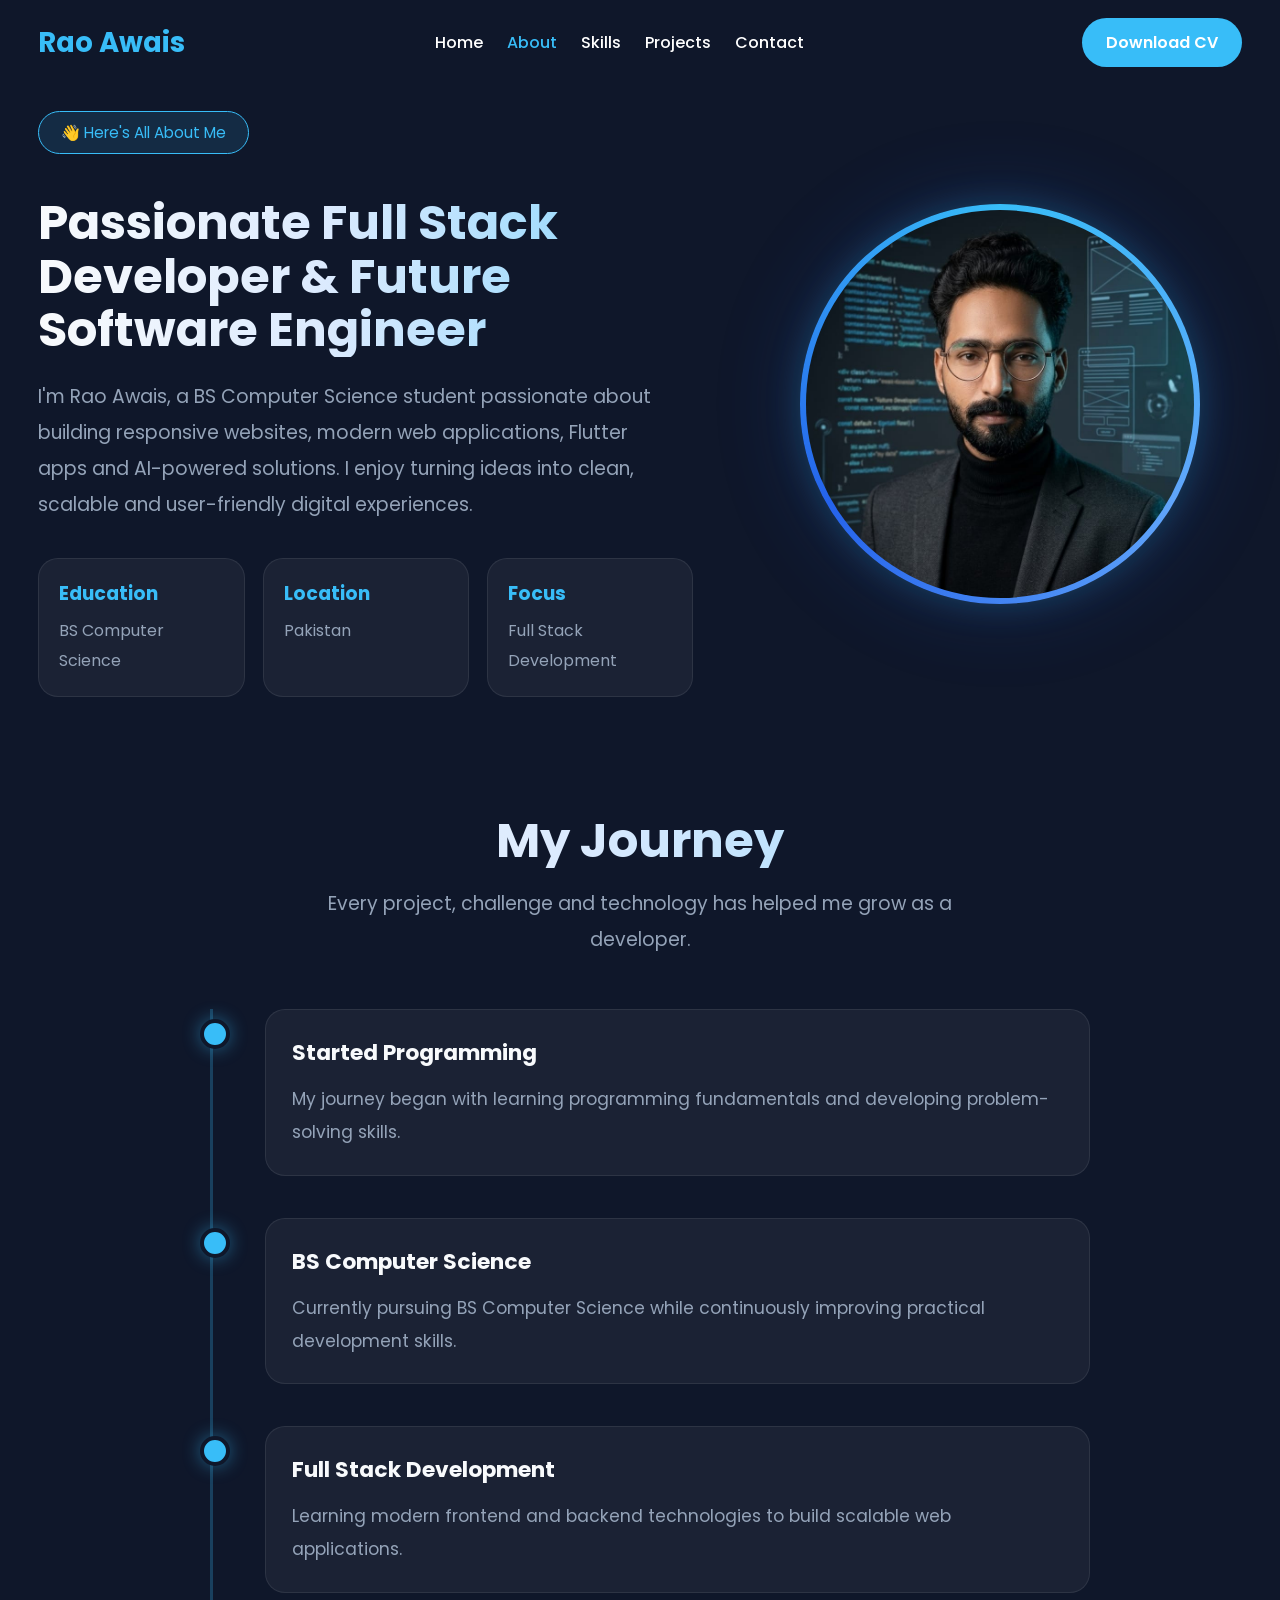
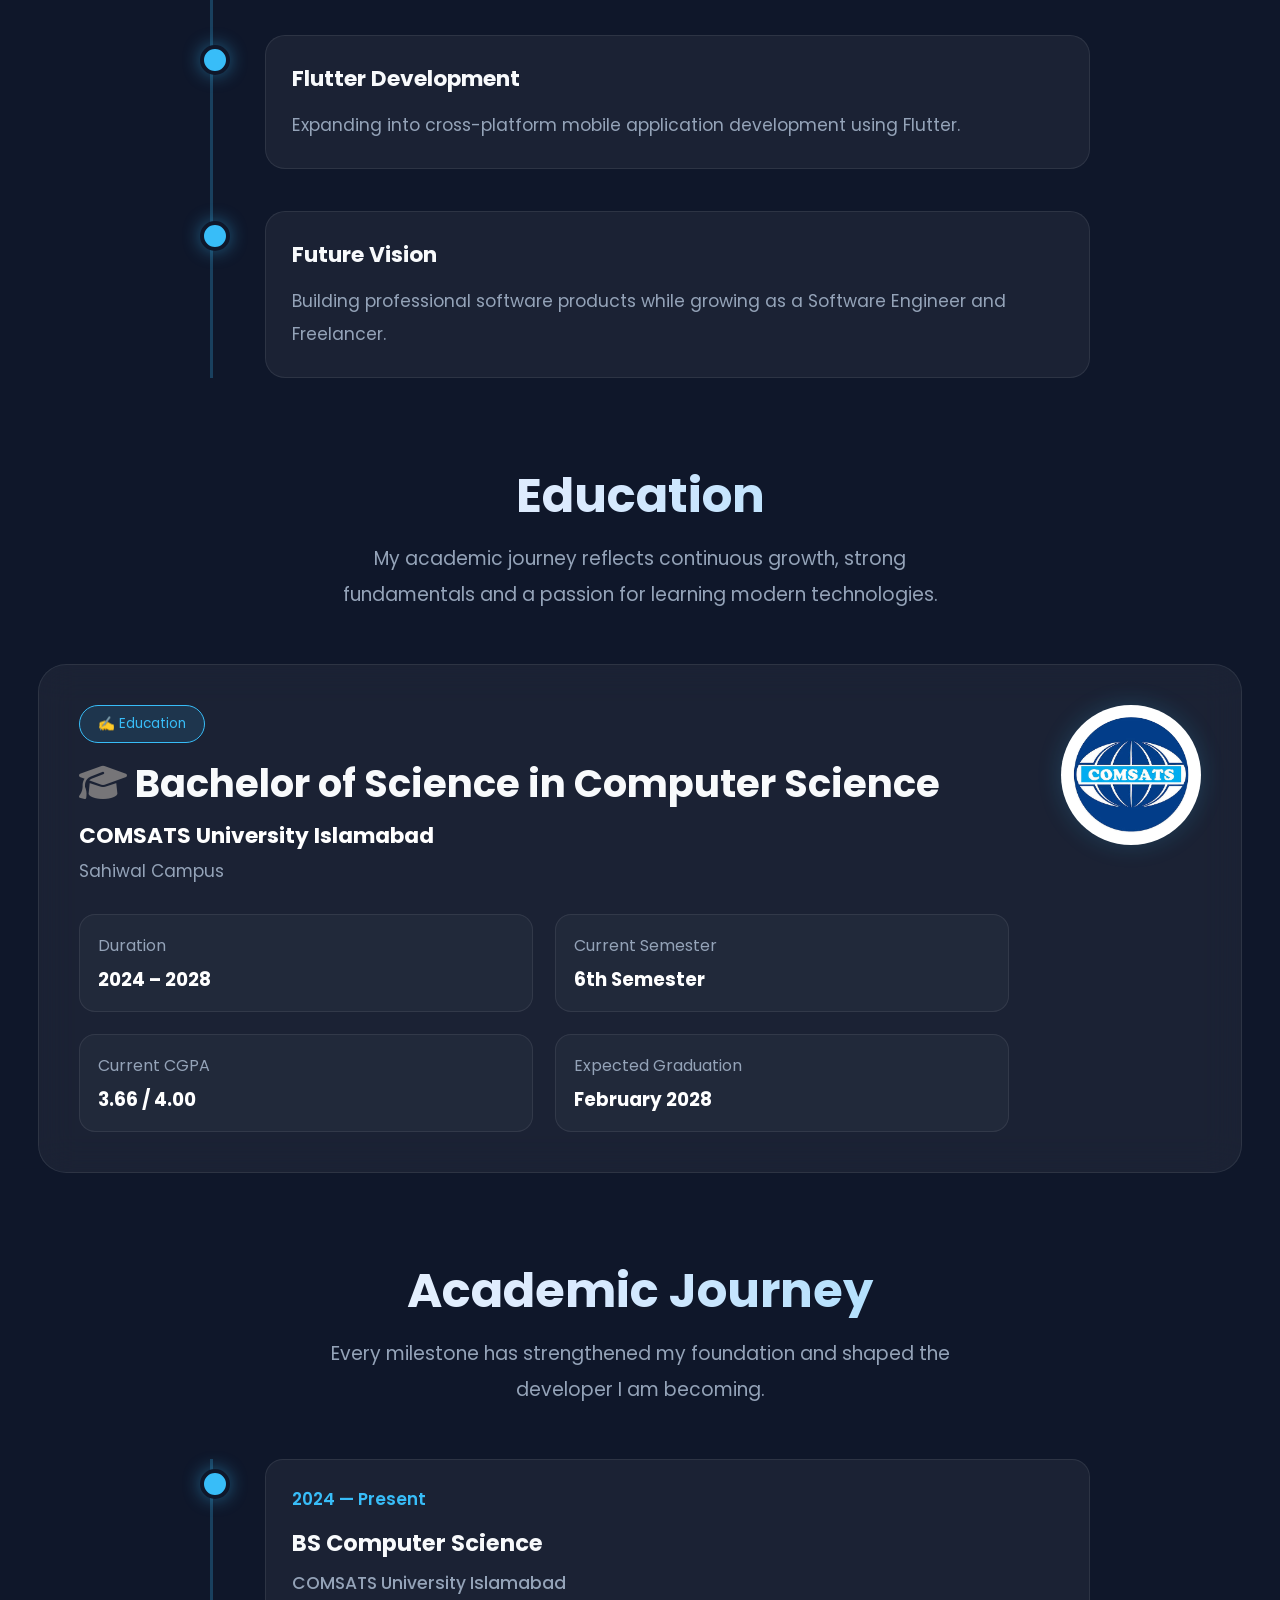
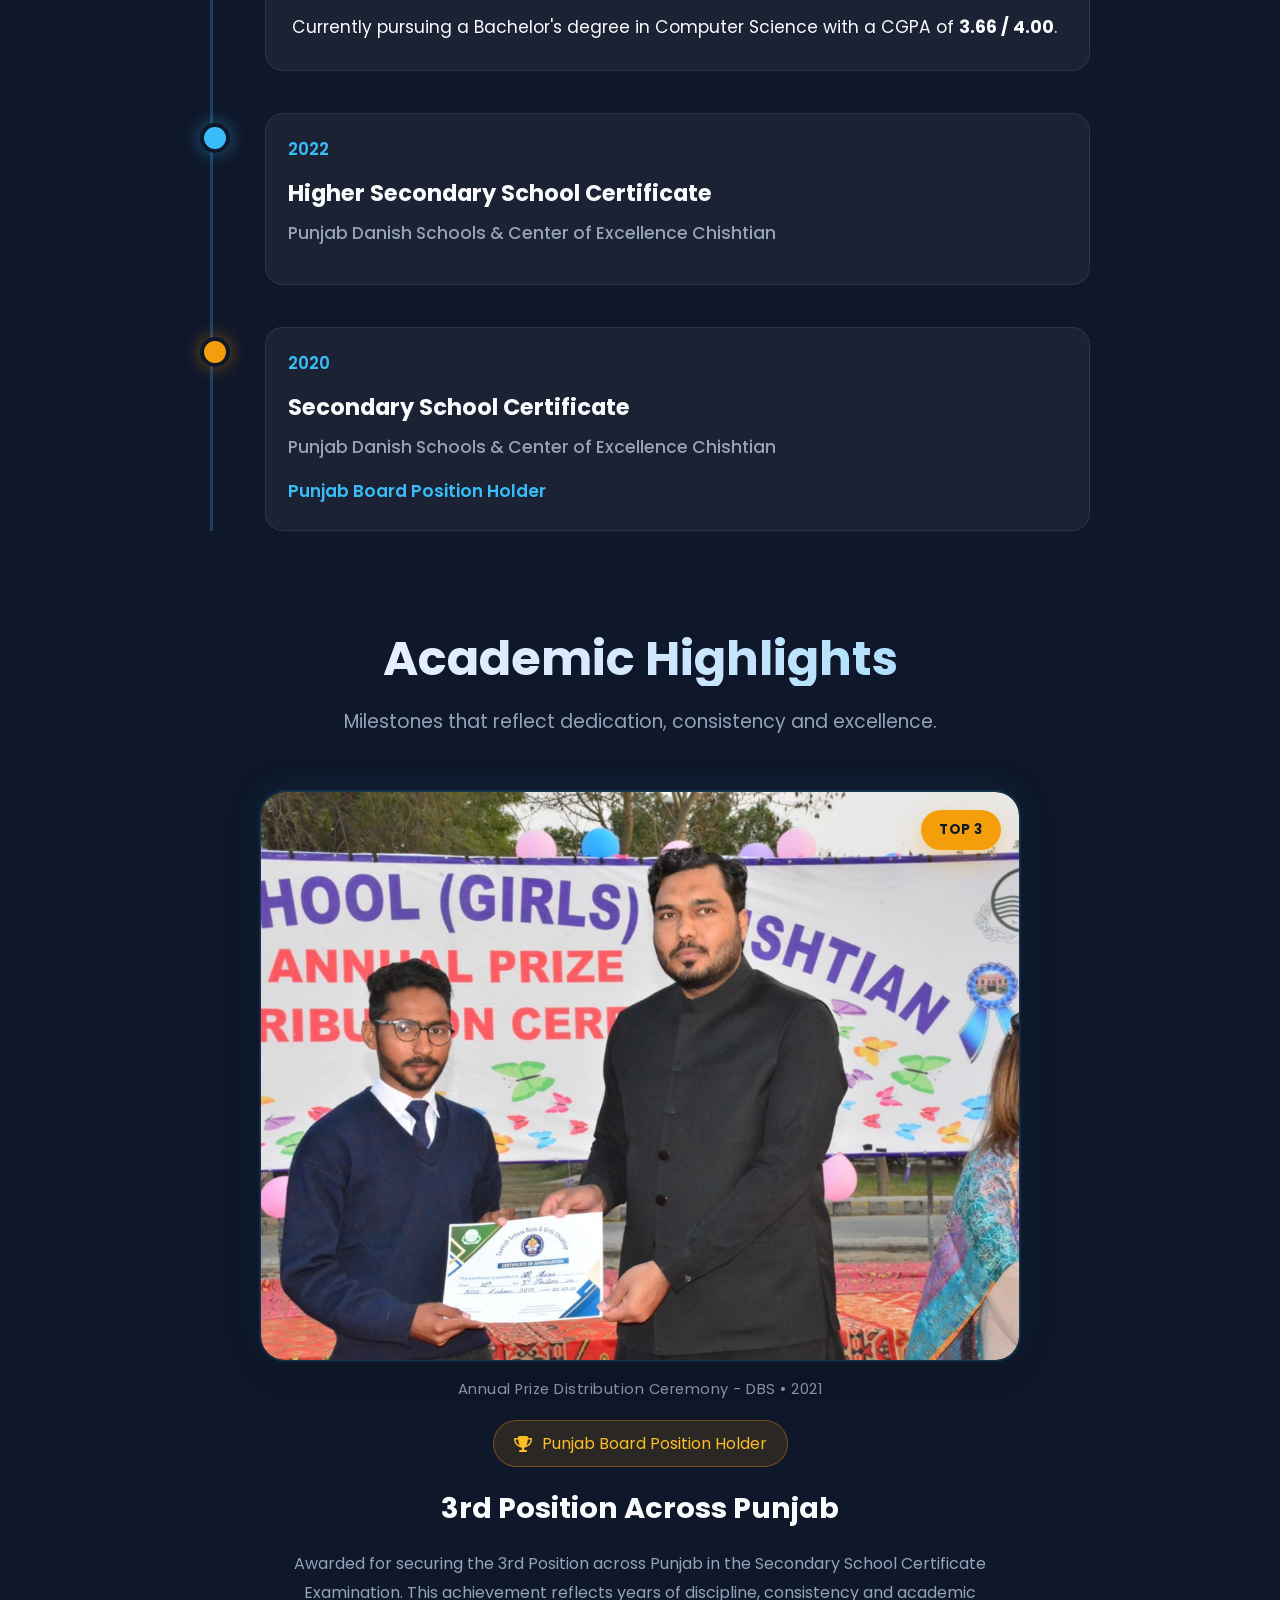
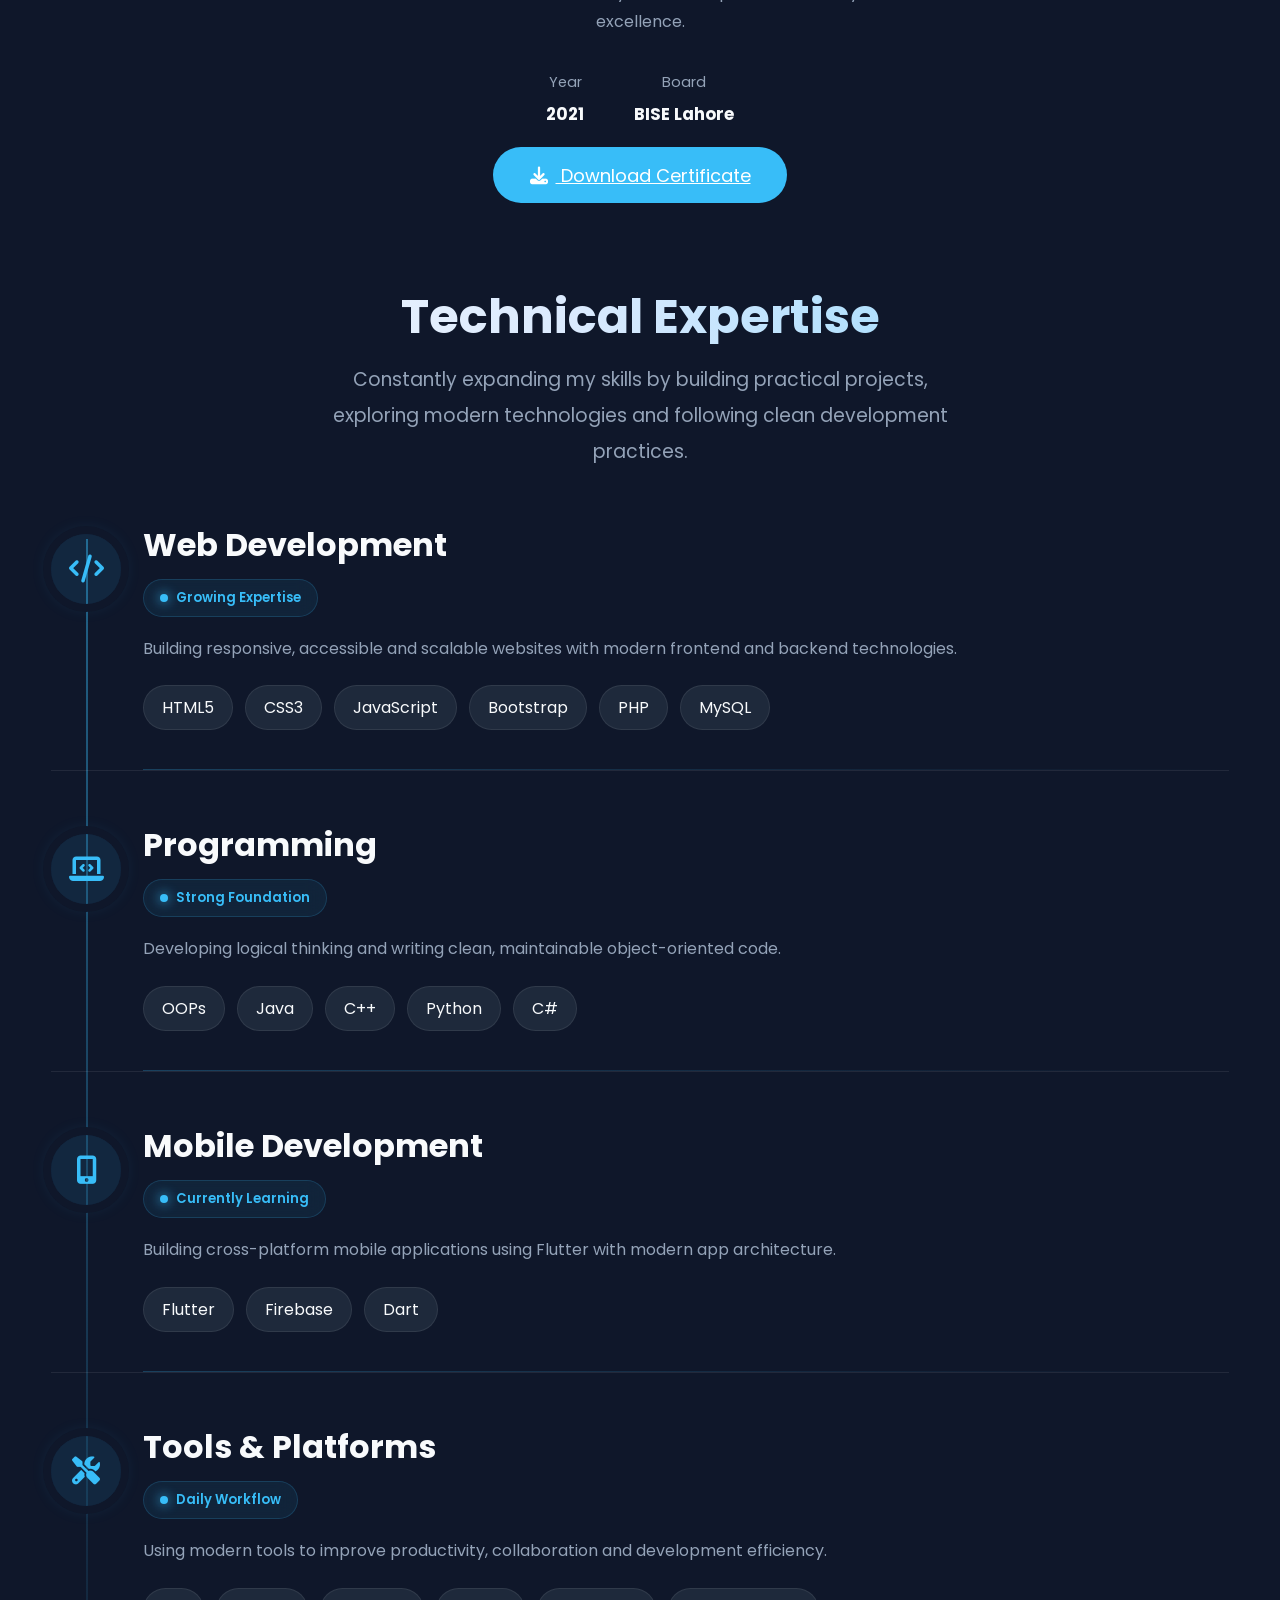
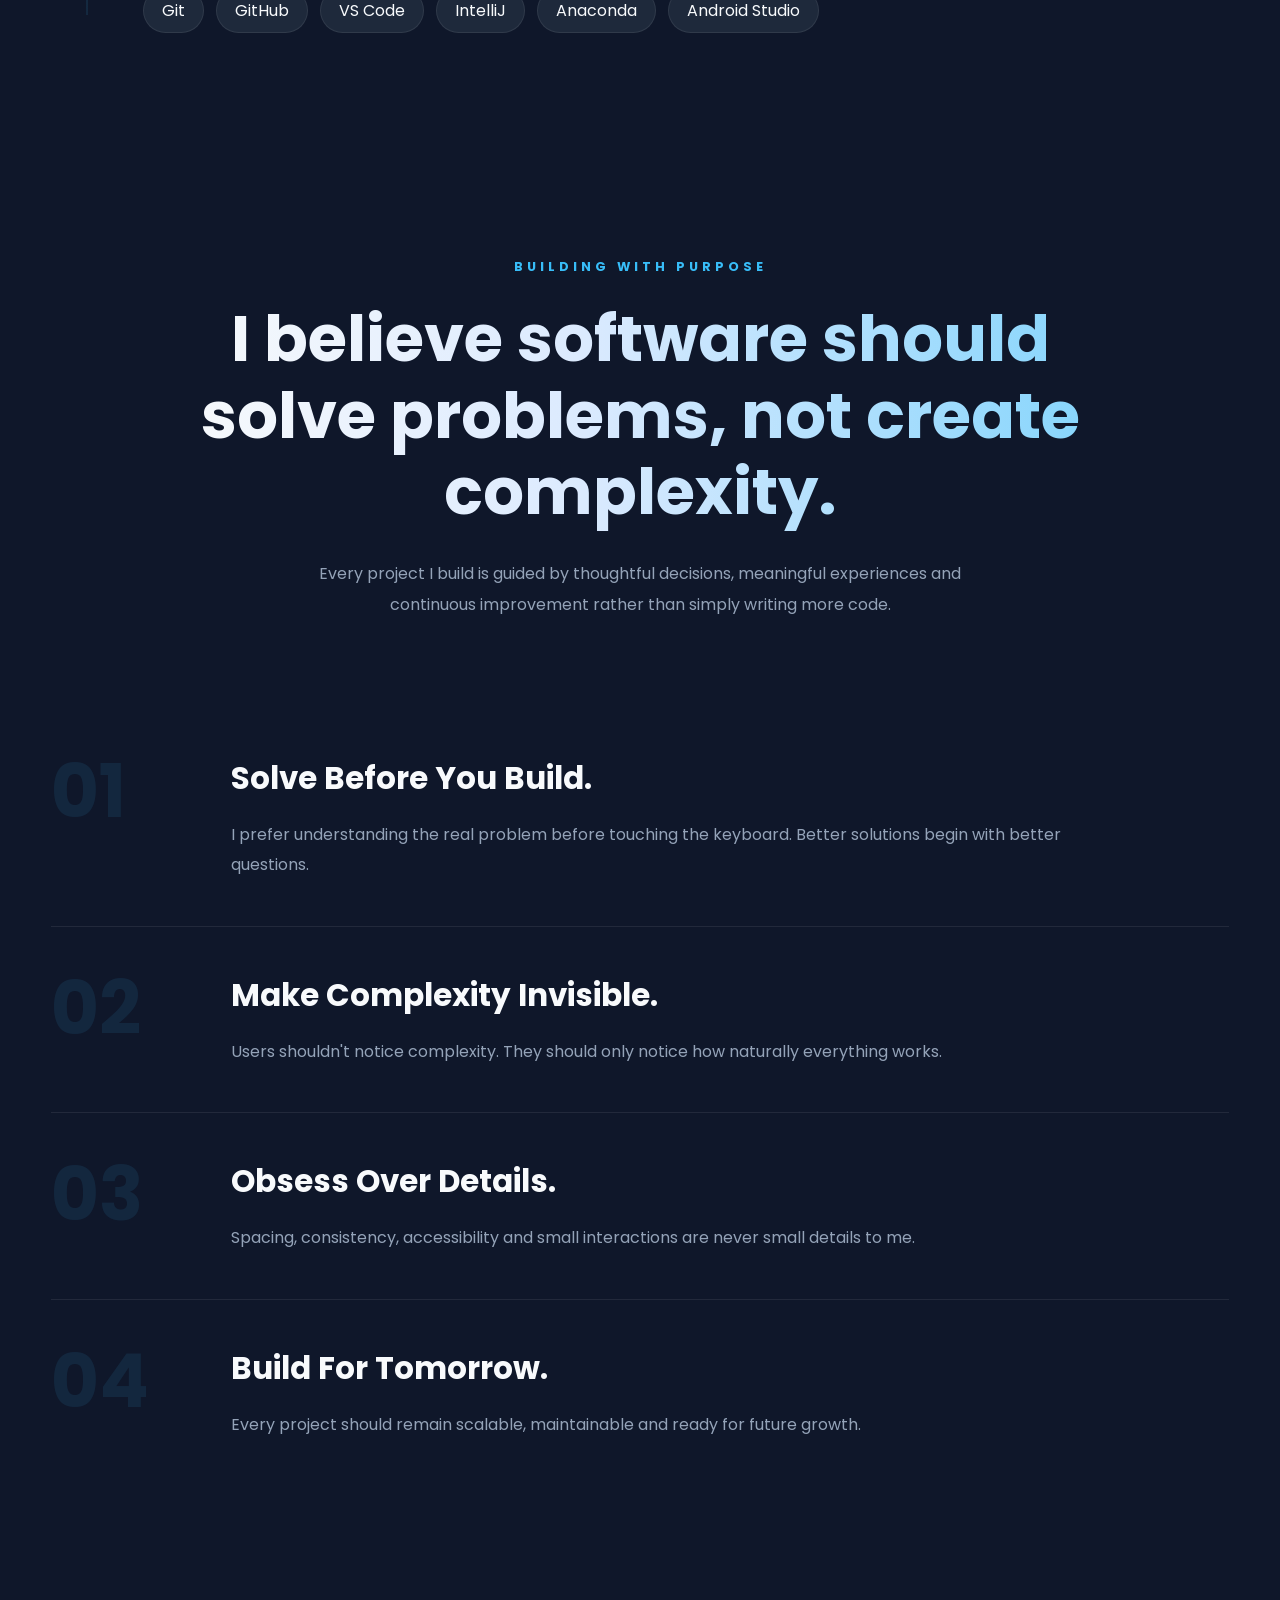
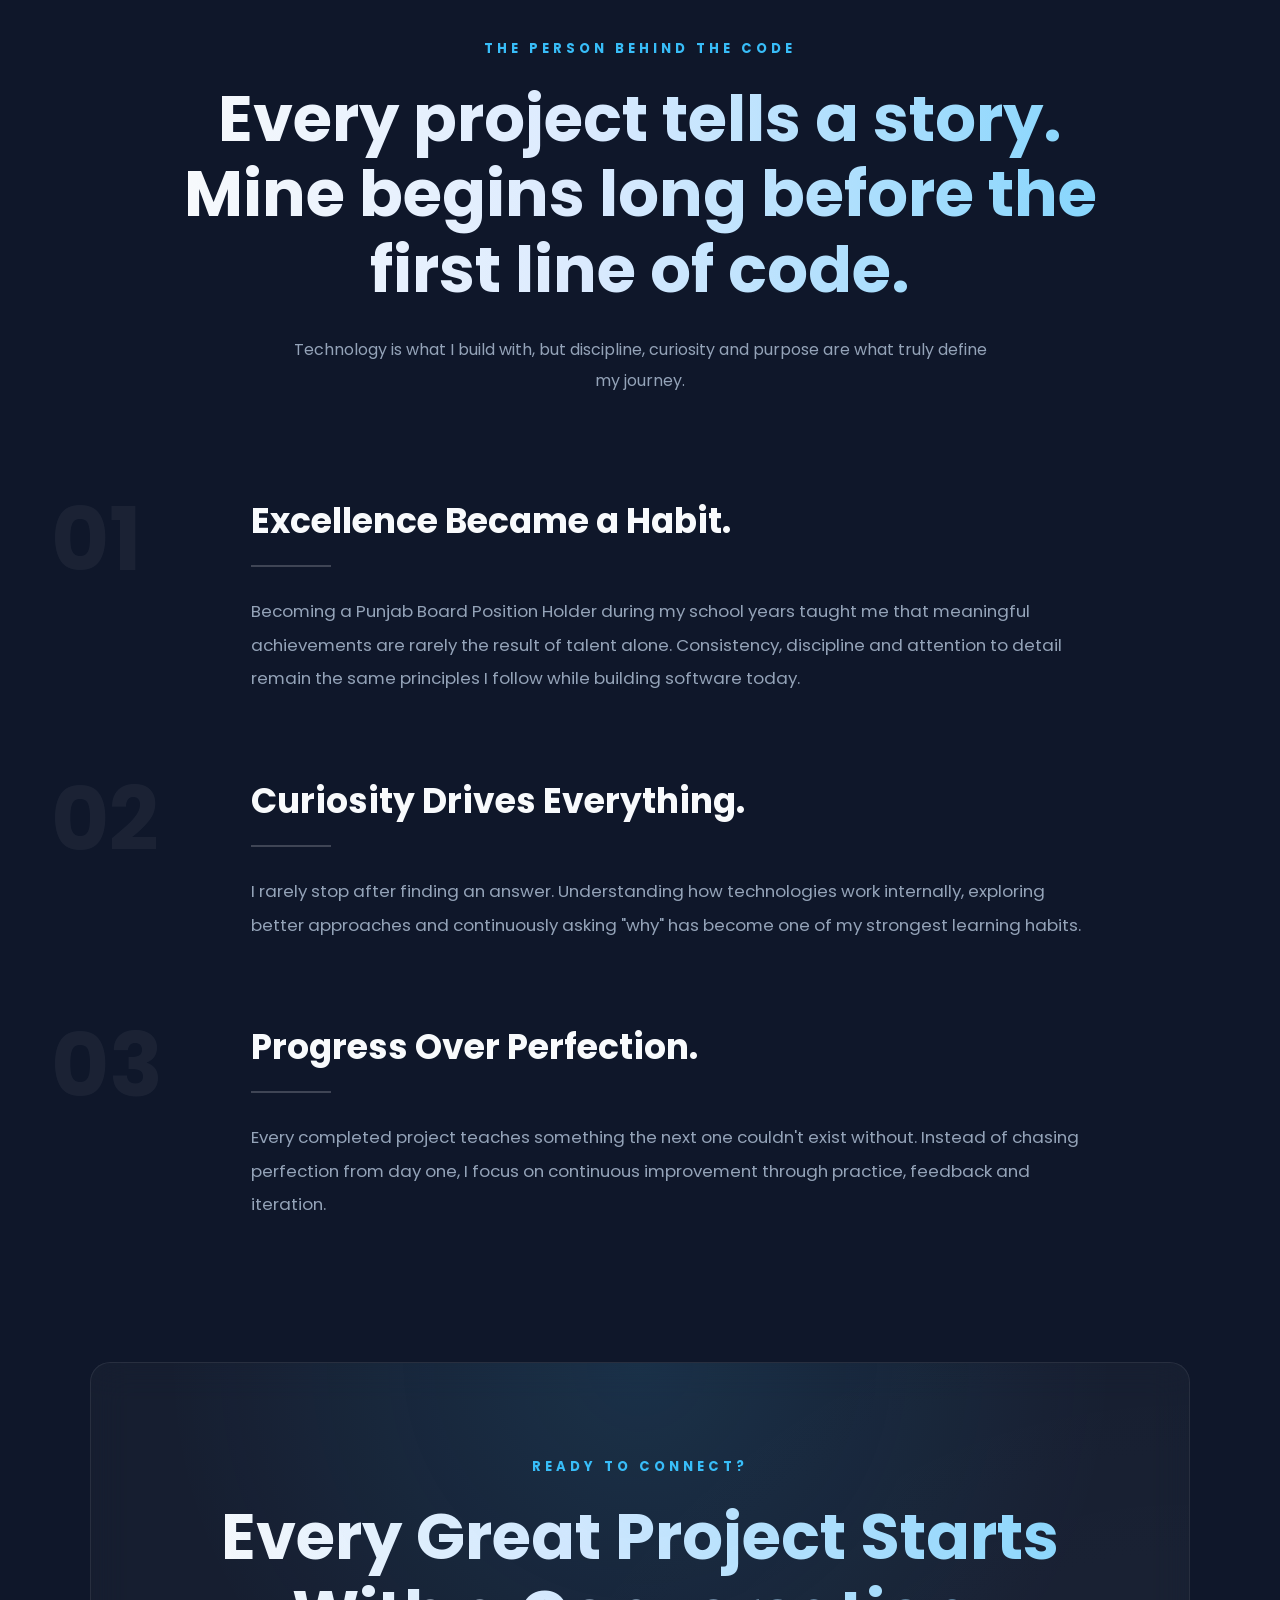
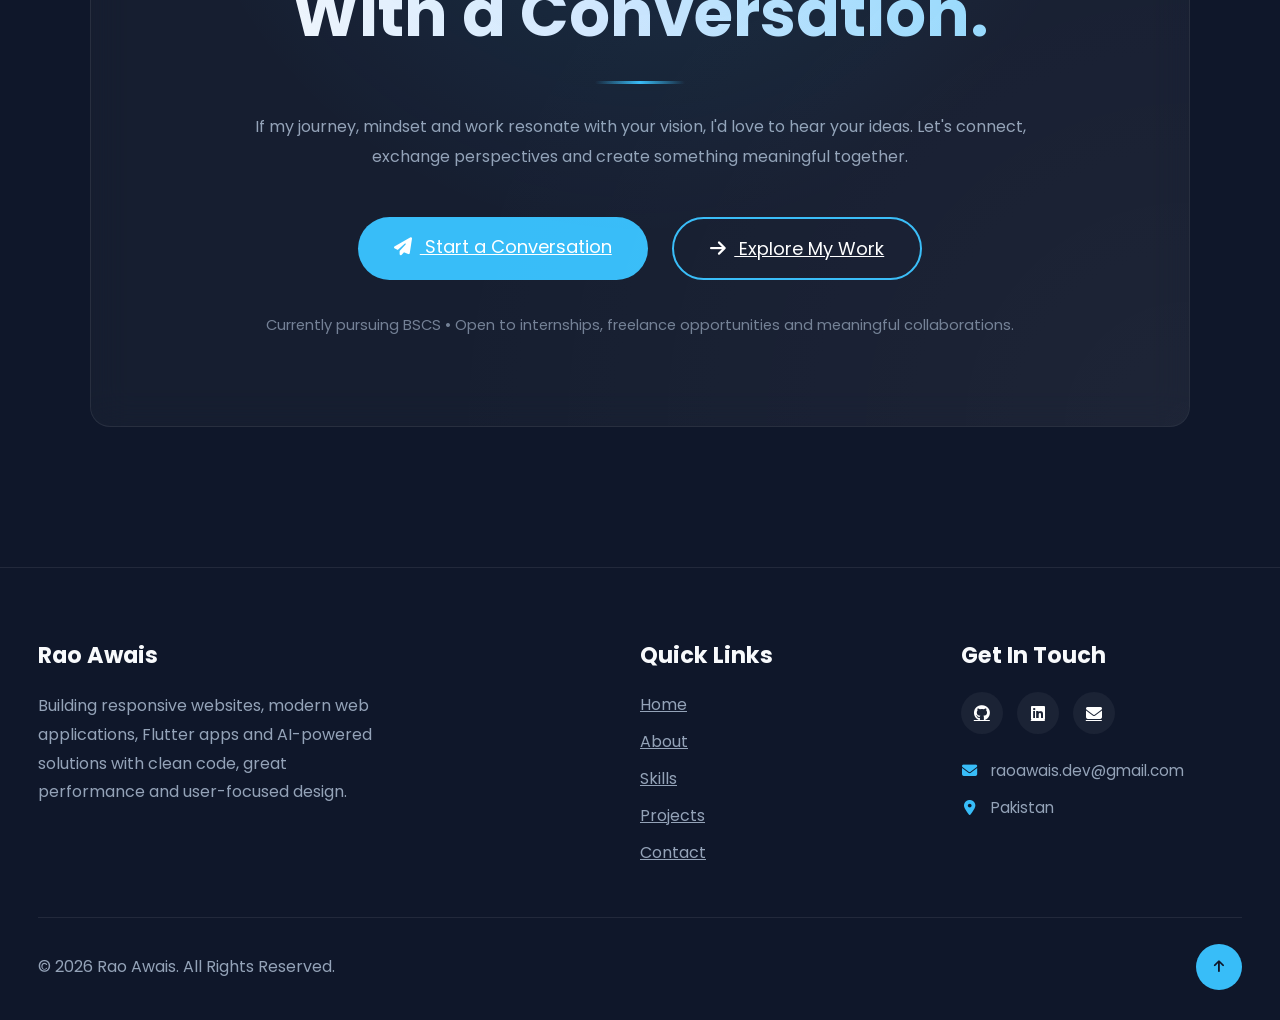
==== commit ab486fb7: "accessibility audit done." ====
--- a/about.html
+++ b/about.html
@@ -23,15 +23,21 @@
   <body>
     <div id="navbar-container"></div>
 
+<!-- ===========================
+      Hero
+============================ -->
+
     <section class="about-hero reveal">
       <div class="container">
         <div class="about-hero-wrapper">
           <!-- Left -->
 
           <div class="about-hero-content">
-            <span class="hero-tag"> 👋 About Me </span>
-
-            <h1 class="gradient-text">Passionate Full Stack Developer & Future Software Engineer</h1>
+            <span class="hero-tag"> 👋 Here's All About Me </span>
+
+            <h1 class="gradient-text">
+              Passionate Full Stack Developer & Future Software Engineer
+            </h1>
 
             <p>
               I'm Rao Awais, a BS Computer Science student passionate about
@@ -65,12 +71,19 @@
 
           <div class="about-hero-image">
             <div class="about-image-circle">
-              <img src="images/profile/rao-awais-dev.jpeg" alt="Rao Awais" />
-            </div>
-          </div>
-        </div>
-      </div>
-    </section>
+              <img
+                src="images/profile/rao-awais-dev.jpeg"
+                alt="Rao Awais, full stack developer"
+              />
+            </div>
+          </div>
+        </div>
+      </div>
+    </section>
+
+<!-- ===========================
+      Journey
+============================ -->
 
     <section class="journey reveal">
       <div class="container">
@@ -85,7 +98,7 @@
 
         <div class="timeline">
           <div class="timeline-item">
-            <div class="timeline-dot"></div>
+            <div class="timeline-dot" aria-hidden="true"></div>
 
             <div class="timeline-content">
               <h3>Started Programming</h3>
@@ -151,6 +164,10 @@
         </div>
       </div>
     </section>
+
+<!-- ===========================
+      Education
+============================ -->
 
     <section class="education-section reveal">
       <div class="container">
@@ -200,11 +217,18 @@
           </div>
 
           <div class="education-logo">
-            <img src="images/logos/cui-logo.jfif" alt="COMSATS University Logo" />
-          </div>
-        </div>
-      </div>
-    </section>
+            <img
+              src="images/logos/cui-logo.jfif"
+              alt="COMSATS University Logo"
+            />
+          </div>
+        </div>
+      </div>
+    </section>
+
+<!-- ===========================
+      Education Timeline
+============================ -->
 
     <section class="education-timeline reveal">
       <div class="container">
@@ -221,7 +245,7 @@
           <!-- BS -->
 
           <div class="timeline-item active">
-            <div class="timeline-dot"></div>
+            <div class="timeline-dot" aria-hidden="true"></div>
 
             <div class="timeline-card">
               <span class="timeline-year"> 2024 — Present </span>
@@ -240,7 +264,7 @@
           <!-- HSSC -->
 
           <div class="timeline-item">
-            <div class="timeline-dot"></div>
+            <div class="timeline-dot" aria-hidden="true"></div>
 
             <div class="timeline-card small">
               <span class="timeline-year"> 2022 </span>
@@ -269,6 +293,10 @@
         </div>
       </div>
     </section>
+
+<!-- ===========================
+      Academic Highlights
+============================ -->
 
     <section class="achievement-showcase reveal">
       <div class="container">
@@ -282,7 +310,7 @@
           <div class="highlight-image">
             <img
               src="images/profile/academic-highlight.jpeg"
-              alt="Punjab Board Position Holder"
+              alt="Rao Awais, Lahore Board Position Holder"
             />
 
             <div class="highlight-ribbon">TOP 3</div>
@@ -291,6 +319,7 @@
               href="assets/rao-awais-bise-lahore-certificate.pdf"
               class="highlight-overlay"
               target="_blank"
+              rel="noopener noreferrer"
             >
               <i class="fa-solid fa-expand"></i>
 
@@ -336,7 +365,7 @@
               class="btn-primary"
               download
             >
-              <i class="fa-solid fa-download"></i>
+              <i class="fa-solid fa-download" aria-hidden="true"></i>
 
               Download Certificate
             </a>
@@ -345,7 +374,7 @@
       </div>
     </section>
 
-    <!-- ===========================
+<!-- ===========================
       Technical Expertise
 ============================ -->
 
@@ -481,7 +510,7 @@
       </div>
     </section>
 
-    <!-- ===========================
+<!-- ===========================
       Building With Purpose
 ============================ -->
 
@@ -644,7 +673,9 @@
         <div class="about-cta-content">
           <span class="about-cta-label"> READY TO CONNECT? </span>
 
-          <h2 class="gradient-text">Every Great Project Starts With a Conversation.</h2>
+          <h2 class="gradient-text">
+            Every Great Project Starts With a Conversation.
+          </h2>
 
           <p class="about-p1">
             If my journey, mindset and work resonate with your vision, I'd love
--- a/css/responsiveness/767.css
+++ b/css/responsiveness/767.css
@@ -161,6 +161,7 @@
     min-height:auto;
 
     padding:20px 4%;
+    padding-top: 0;
 
     gap:42px;
 
@@ -447,11 +448,10 @@
             ABOUT HERO
 =======================================*/
 
-@media (max-width:768px){
-
     .about-hero{
 
         padding:50px 0 0;
+        padding-top: 0;
 
     }
 
@@ -514,8 +514,6 @@
         gap:16px;
 
     }
-
-}
 
 /*======================================
             JOURNEY
@@ -1511,6 +1509,7 @@
 .project-hero{
 
     padding:60px 0;
+    padding-top: 10px;
 
 }
 
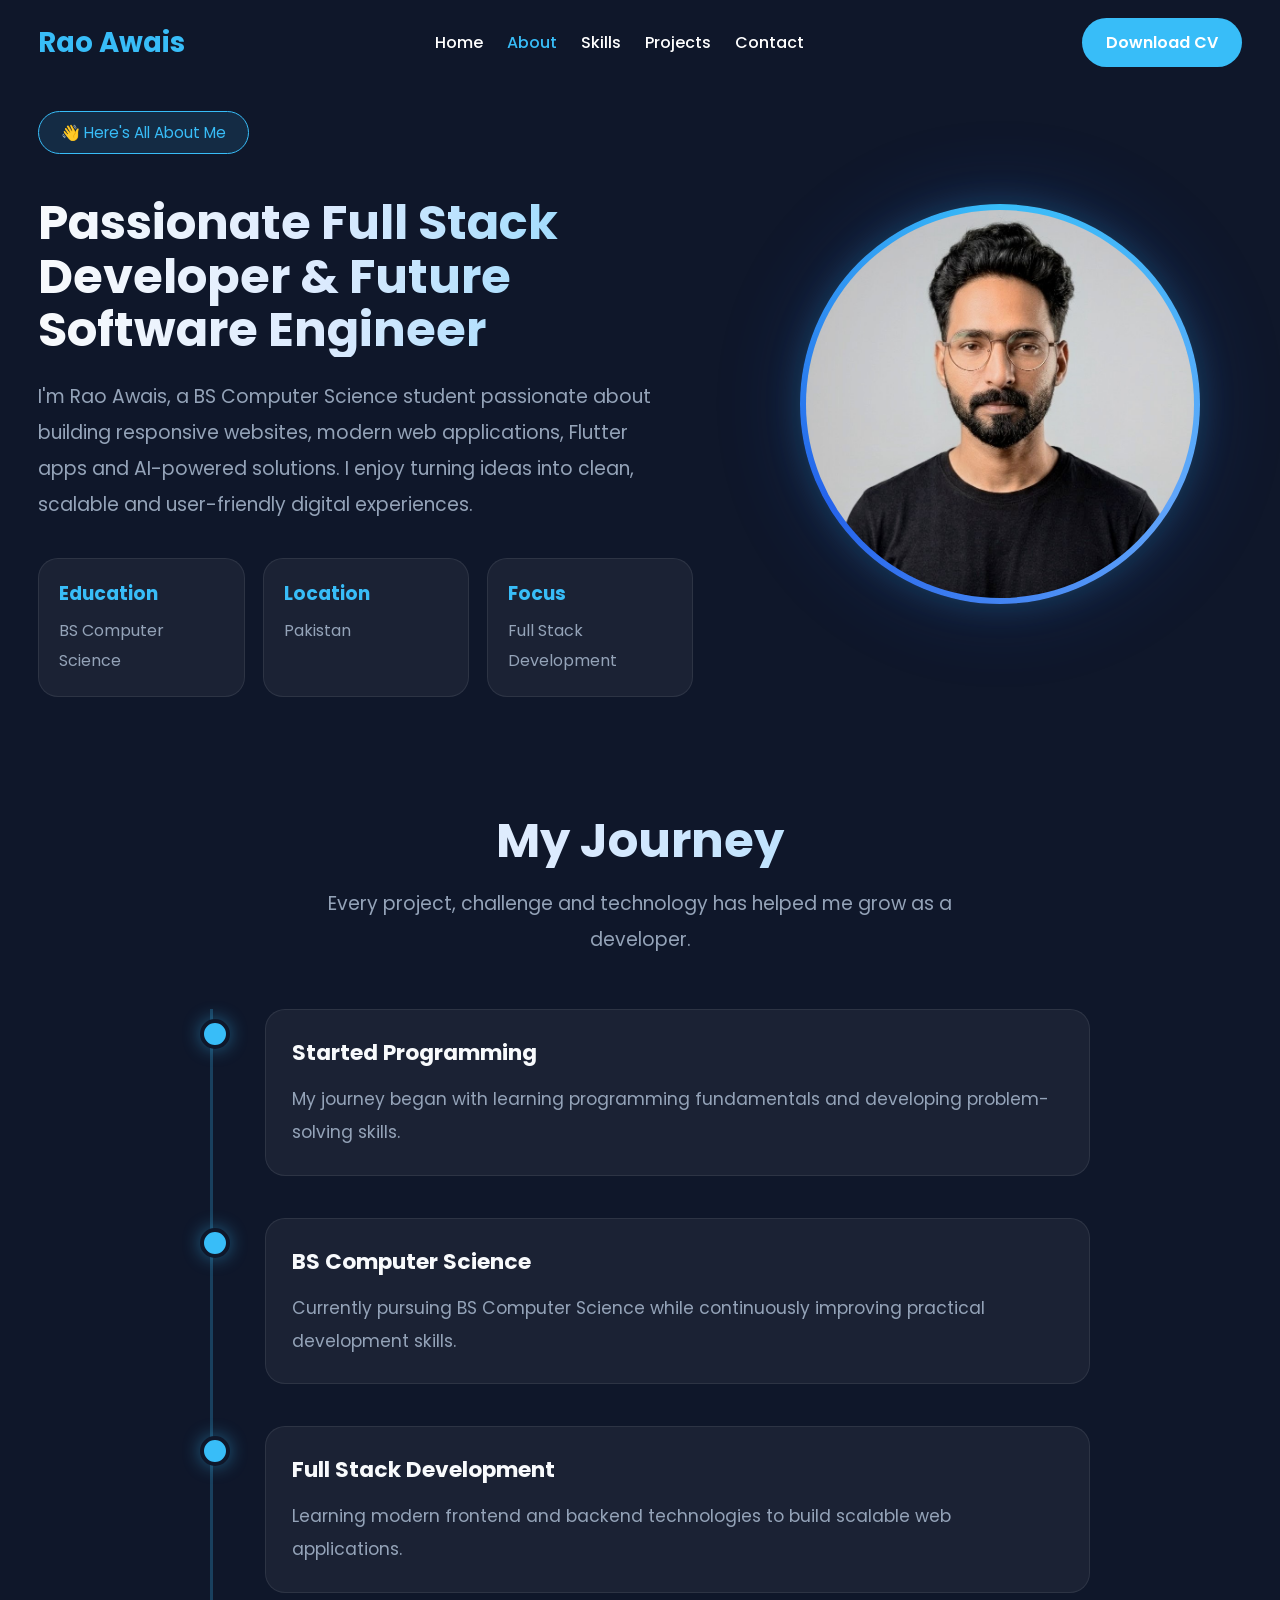
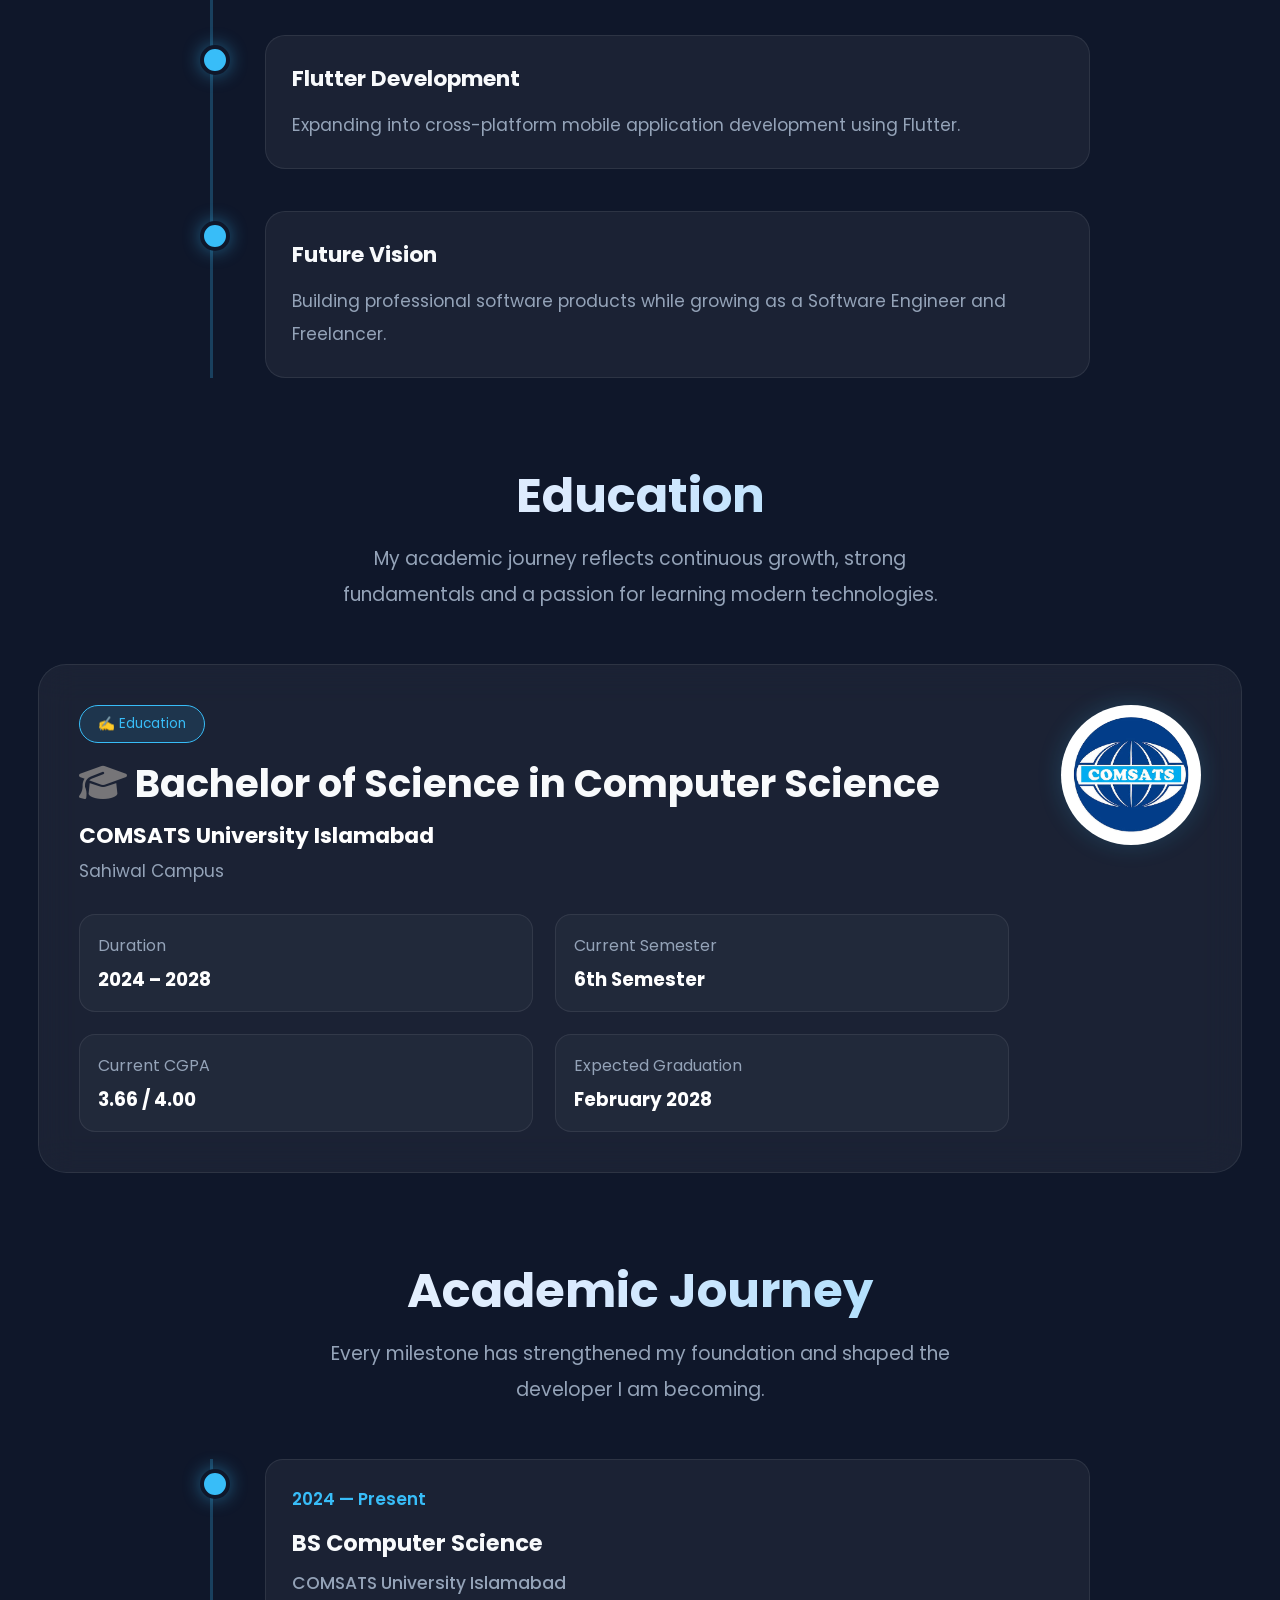
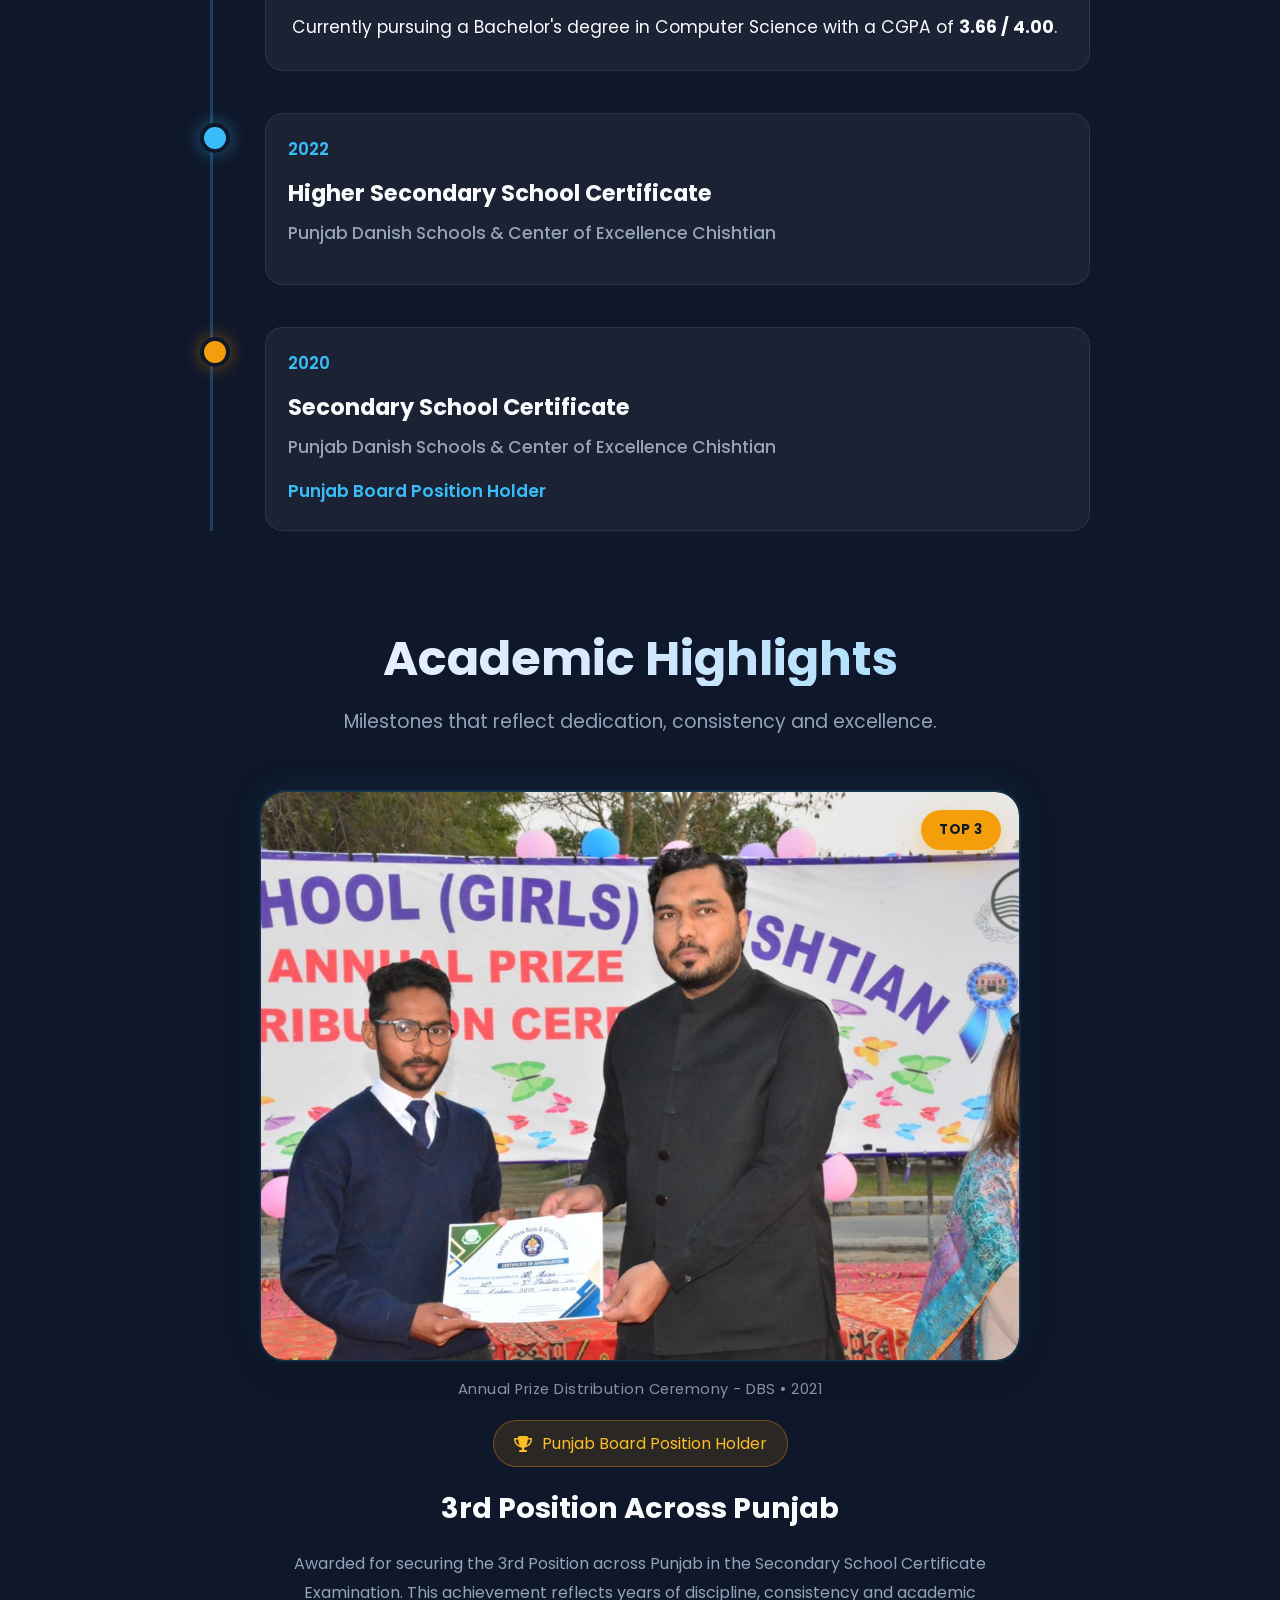
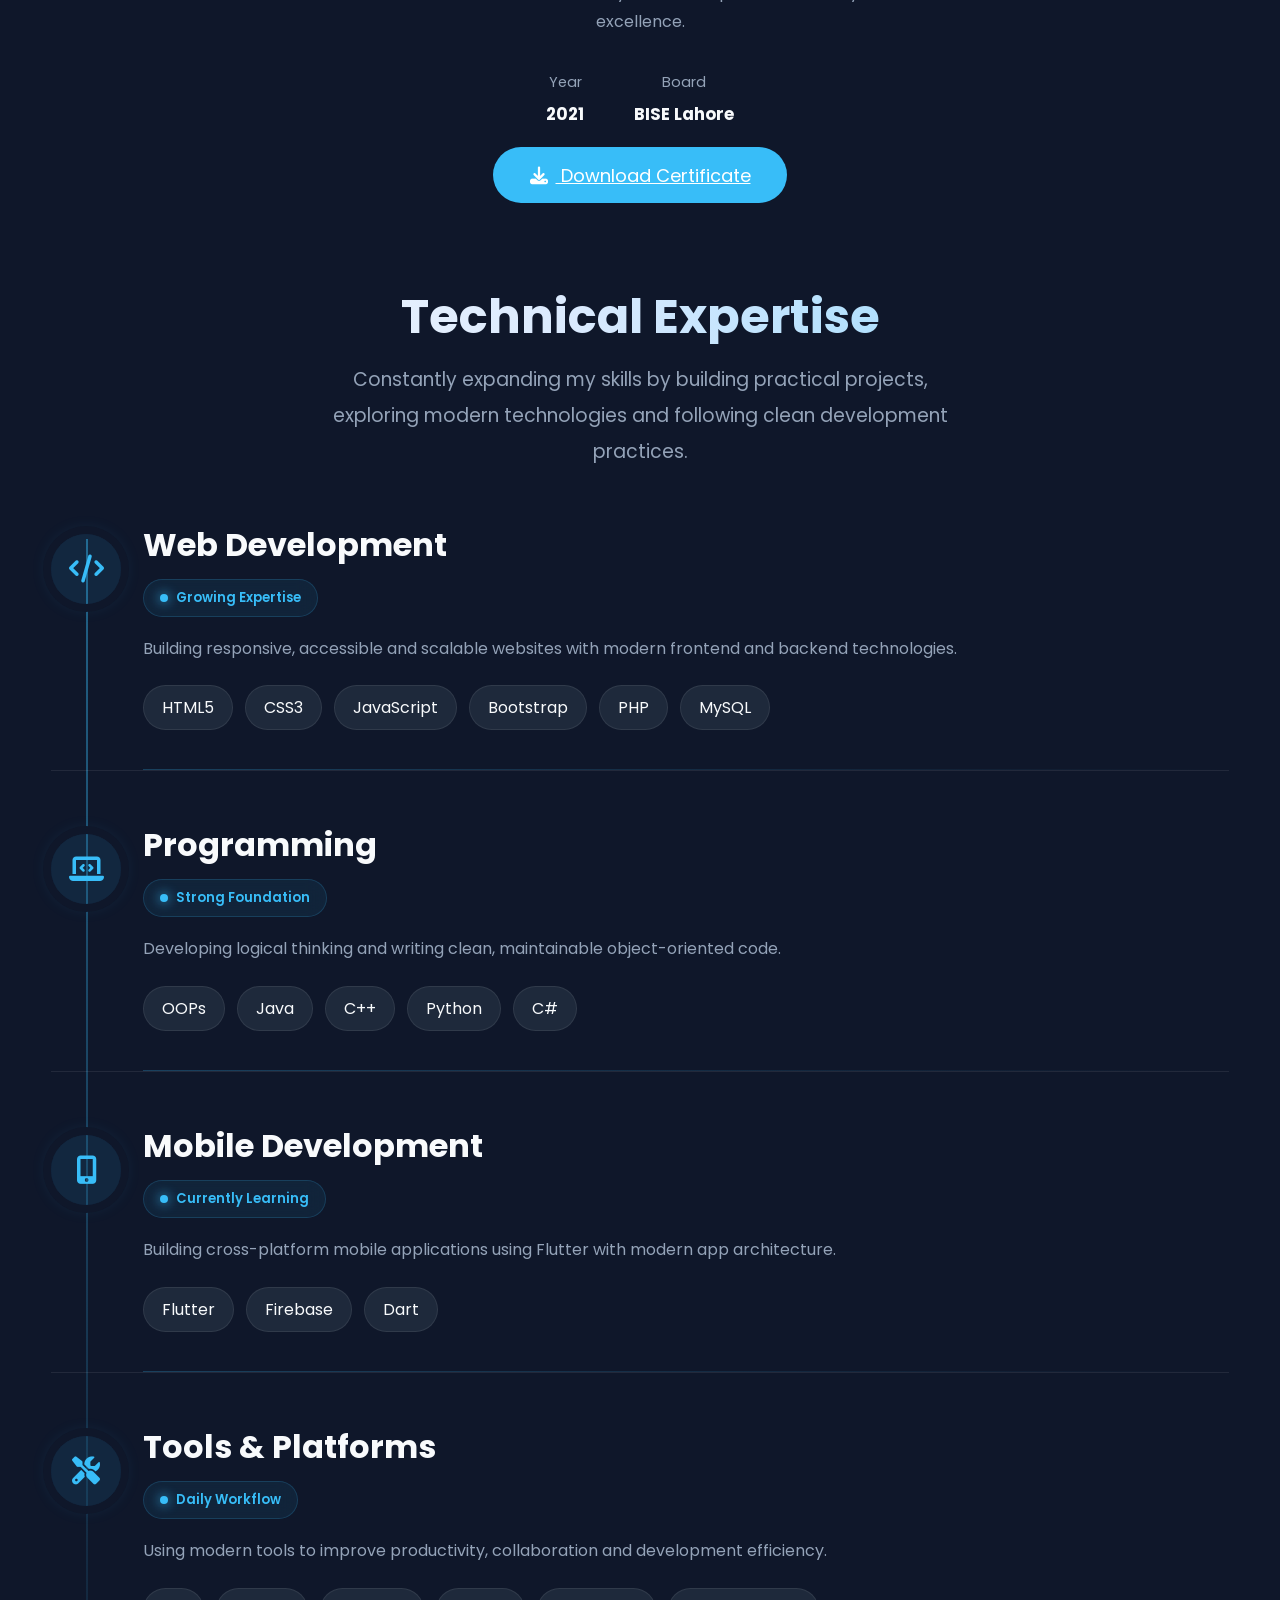
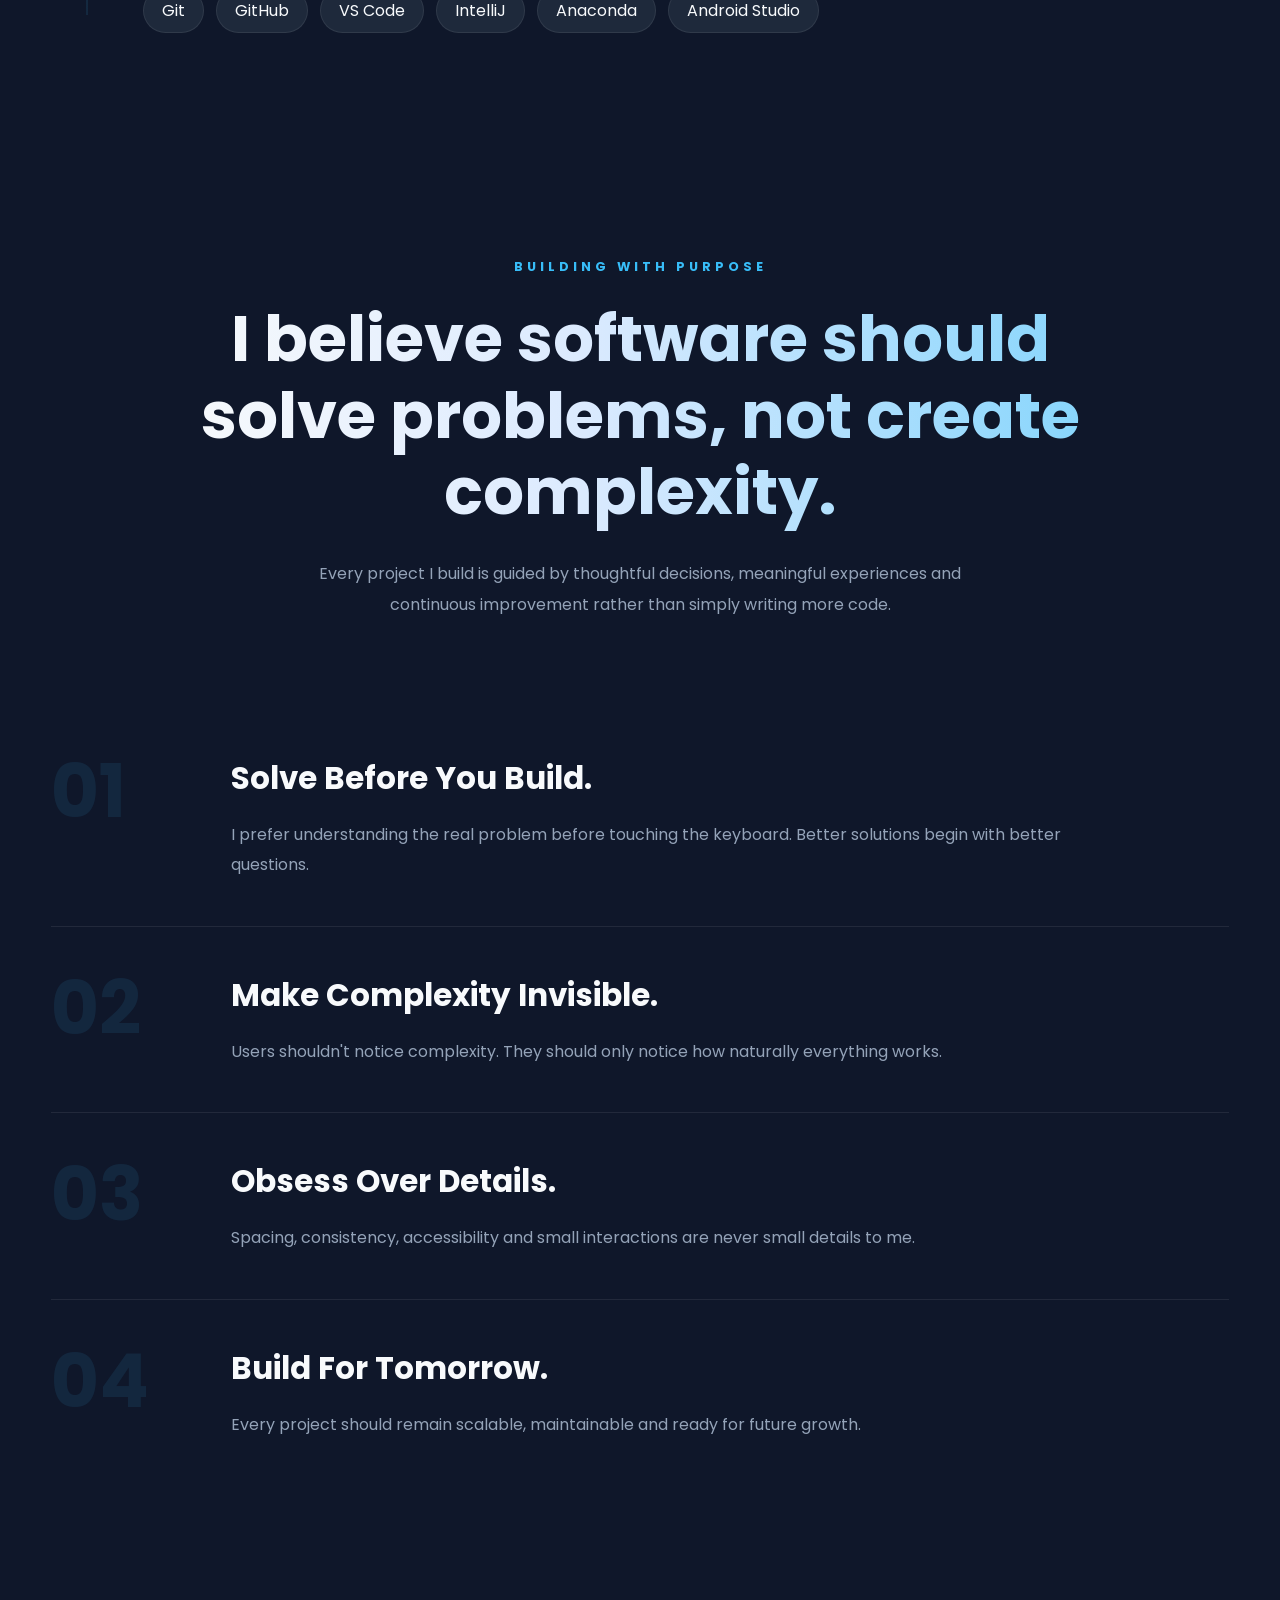
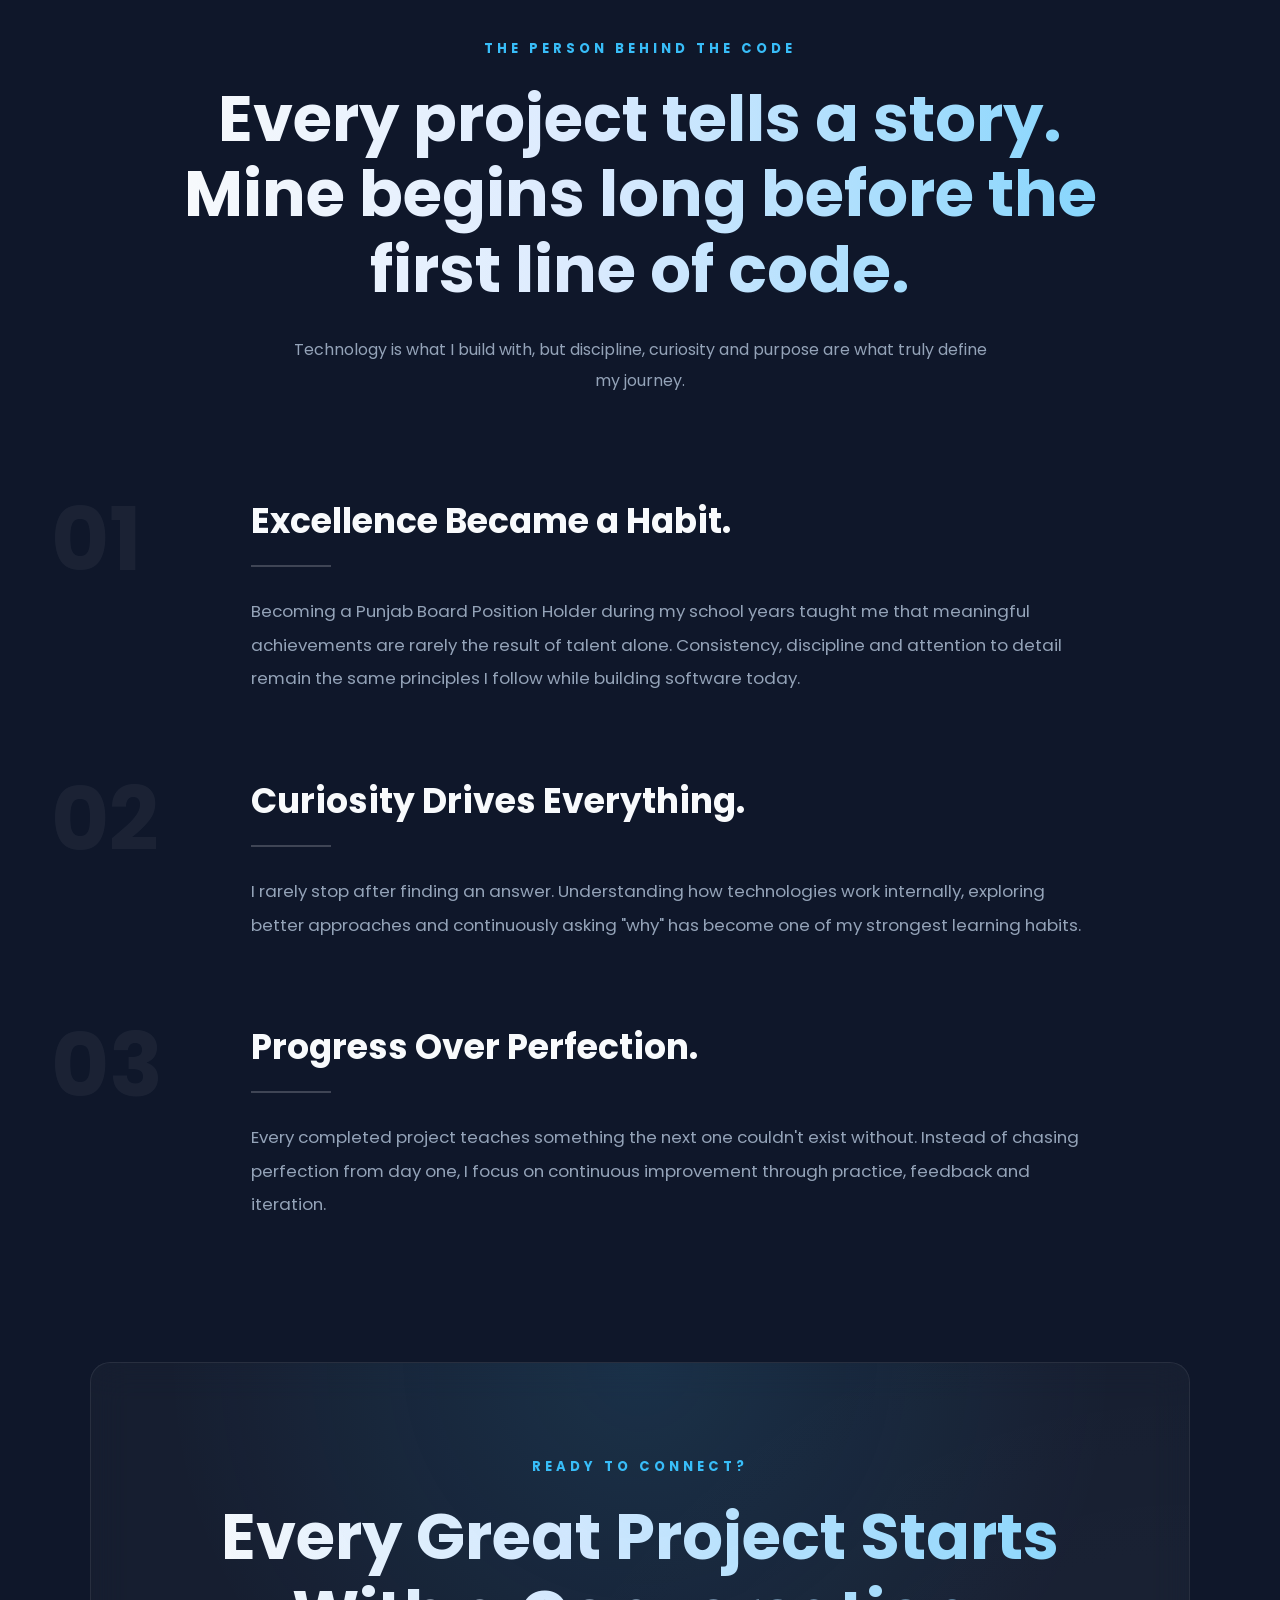
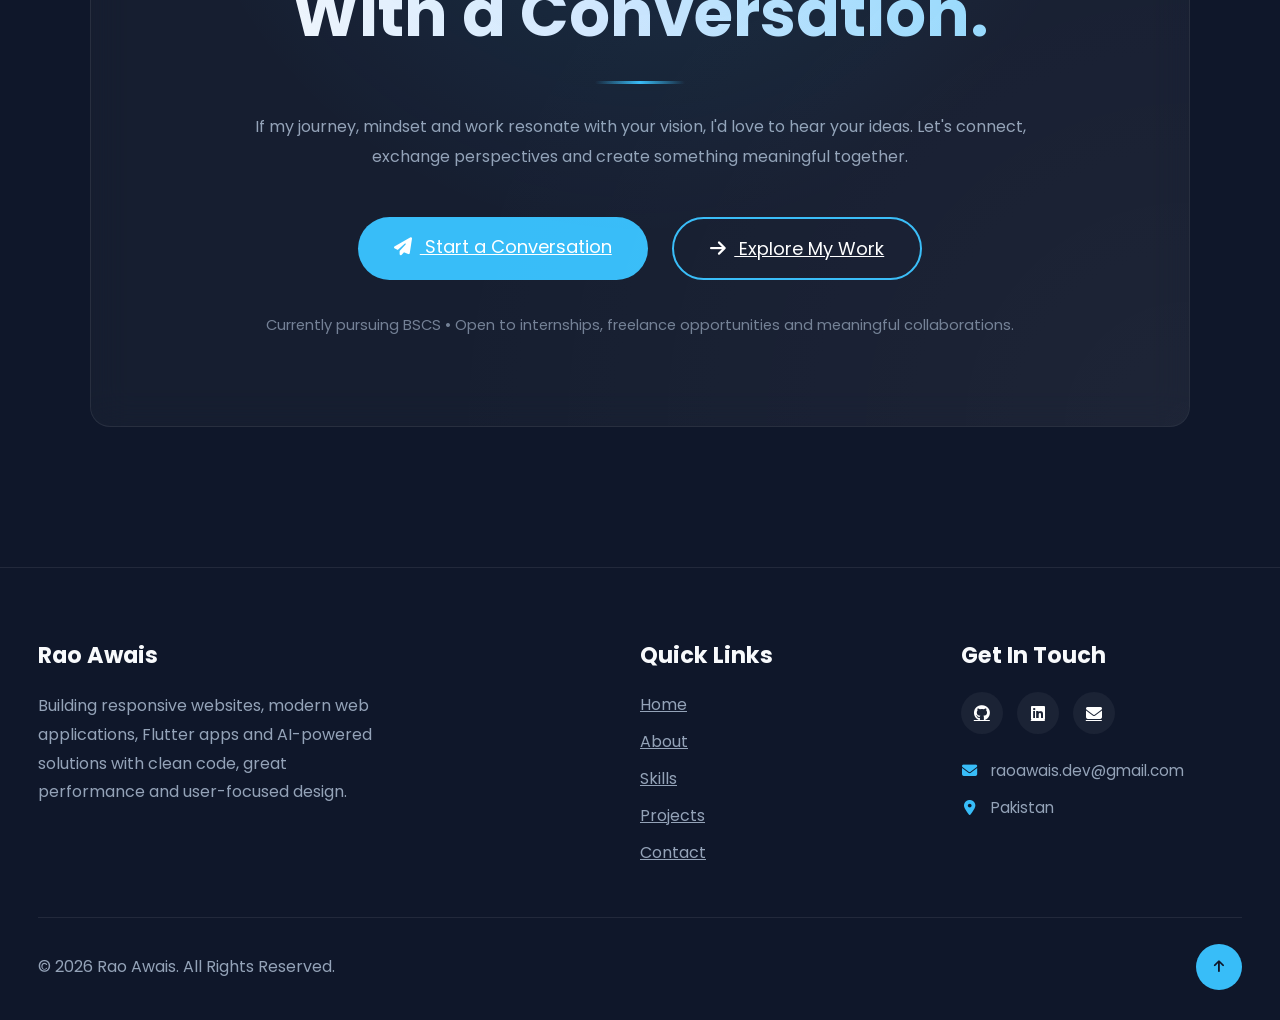
==== commit aff2f5e2: "performance optimized." ====
--- a/about.html
+++ b/about.html
@@ -72,7 +72,7 @@
           <div class="about-hero-image">
             <div class="about-image-circle">
               <img
-                src="images/profile/rao-awais-dev.jpeg"
+                src="images/profile/awais-portrait.jpeg"
                 alt="Rao Awais, full stack developer"
               />
             </div>
